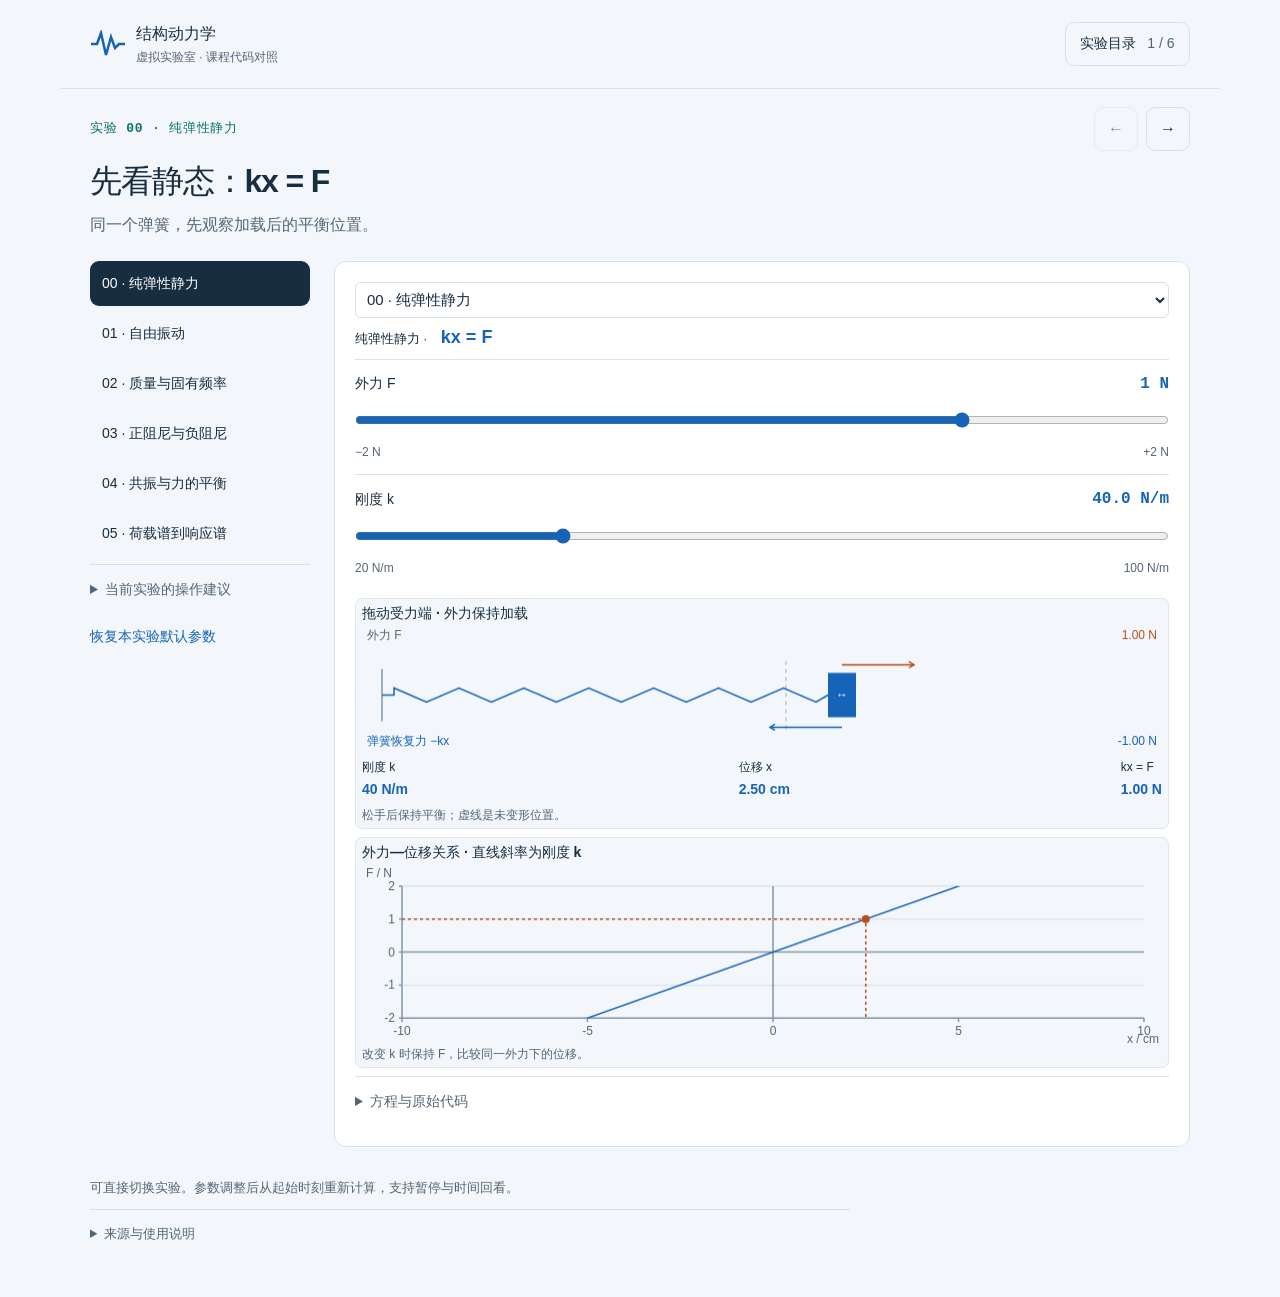
==== docs/index.html @ e1d56120 "Publish structural dynamics virtual laboratory" ====
<!doctype html>
<html lang="zh-CN"><head>
<meta charset="utf-8"><meta name="viewport" content="width=device-width,initial-scale=1,viewport-fit=cover">
<meta name="theme-color" content="#172d40"><meta name="description" content="结构动力学虚拟实验室。调节质量、阻尼与外力频率，同步观察运动、力的平衡、幅值相位和荷载谱到响应谱。手机可用，内含原始代码对照。">
<title>结构动力学 · 虚拟实验室</title>
<link rel="icon" href="data:image/svg+xml,%3Csvg xmlns='http://www.w3.org/2000/svg' viewBox='0 0 40 40'%3E%3Crect width='40' height='40' rx='8' fill='%231664b7'/%3E%3Cpath d='M4 20h7l4-12 7 24 5-12h9' fill='none' stroke='white' stroke-width='3'/%3E%3C/svg%3E">
<style>:root{--paper:#f3f6fa;--ink:#172d40;--muted:#536575;--blue:#1664b7;--teal:#0b746c;--orange:#b84f19;--line:#d8e1eb;--white:#fff;font-family:"Segoe UI","Microsoft YaHei","PingFang SC",sans-serif;color:var(--ink);background:var(--paper);font-size:16px;line-height:1.65;font-synthesis:none}
*{box-sizing:border-box}body{margin:0}button,input,select,textarea{font:inherit}button,a,input,summary,select{touch-action:manipulation}button,summary{cursor:pointer}button{min-height:44px;border:1px solid var(--line);border-radius:9px;padding:.55rem .9rem;background:white;color:var(--ink)}button:hover:not(:disabled){border-color:var(--blue);background:#edf4fb}button:disabled{opacity:.5;cursor:default}button:focus-visible,input:focus-visible,select:focus-visible,summary:focus-visible,a:focus-visible,textarea:focus-visible{outline:3px solid #df8d25;outline-offset:3px}a{color:var(--blue)}[hidden]{display:none!important}.masthead{max-width:1160px;margin:auto;display:flex;justify-content:space-between;align-items:center;padding:22px 30px;border-bottom:1px solid var(--line);gap:12px}.brand{display:flex;gap:10px;align-items:center;color:var(--ink);font-weight:700;text-decoration:none;line-height:1.35}.brand svg{color:var(--blue);flex-shrink:0}.brand small{display:block;font-size:.75rem;font-weight:400;color:var(--muted);margin-top:4px}.plain{background:transparent}.masthead .plain{font-size:.875rem;white-space:nowrap}#count{color:var(--muted);margin-left:7px;font-variant-numeric:tabular-nums}.course-menu{max-width:1100px;margin:12px auto 0;padding:16px;display:grid;grid-template-columns:repeat(4,1fr);gap:8px;background:var(--white);border:1px solid var(--line);border-radius:12px}.course-menu button{text-align:left;font-size:.875rem}.course-menu button[aria-current=true]{background:var(--ink);color:white}.course-menu small{display:block;color:inherit;opacity:.8}main{max-width:1100px;margin:0 auto;padding:18px 0 40px}.chapter-head{display:flex;justify-content:space-between;align-items:center}.eyebrow{font-family:Consolas,"Microsoft YaHei",monospace;font-size:.8125rem;letter-spacing:.06em;color:var(--teal);font-weight:700}.chapter-nav{display:flex;gap:8px}.chapter-nav button{width:44px;padding:0}h1{font-family:"Segoe UI","Microsoft YaHei",sans-serif;font-size:2rem;line-height:1.35;letter-spacing:-.035em;margin:9px 0 9px;font-weight:750}p{margin:.65rem 0}.scene{color:var(--muted);max-width:780px;margin:0 0 22px;font-size:1rem}.layout{display:grid;grid-template-columns:340px minmax(0,1fr);gap:26px;align-items:start}.inquiry{padding:20px;background:var(--white);border:1px solid var(--line);border-radius:12px;position:sticky;top:18px}.steps{display:flex;gap:9px;align-items:center;font-size:.8125rem;margin-bottom:24px;color:var(--muted)}.steps i{height:1px;flex:1;background:var(--line)}.steps .active{font-weight:700;color:var(--blue)}h2{font-size:1.0625rem;line-height:1.6;margin:0 0 14px}h3{font-size:1rem;margin:20px 0 8px}.choices{display:grid;gap:9px}.choices button{text-align:left;display:flex;gap:12px;align-items:baseline;width:100%;padding:11px 13px;font-size:.9375rem}.choice-letter{font-family:Consolas,monospace;color:var(--blue);font-size:.875rem;font-weight:bold}.choices button.selected{background:#eaf3fc;border-color:var(--blue)}.quiet{font-size:.8125rem;color:var(--muted)}.text-button{padding:.4rem 0;background:none;border:0;color:var(--blue);font-size:.875rem;text-align:left}.text-button:hover:not(:disabled){background:none;text-decoration:underline}.primary{background:var(--blue);border-color:var(--blue);color:white;font-weight:600}.primary:hover:not(:disabled){background:#105699;color:white}.wide{width:100%;margin-top:12px}.prediction-record{font-size:.875rem;color:var(--muted);border-left:3px solid var(--line);padding-left:10px;margin:0 0 18px}.hint-row{display:flex;align-items:center;justify-content:space-between;margin-top:15px}.hint{background:#edf6f5;border-left:3px solid var(--teal);padding:10px 12px;font-size:.9375rem}.redo{margin-top:14px}.reflection-label{font-size:.875rem}.inquiry textarea{width:100%;resize:vertical;border:1px solid var(--line);border-radius:7px;padding:10px;margin-top:7px;color:var(--ink);background:var(--paper);font-size:1rem}.explain-copy{border-top:1px solid var(--line);margin-top:20px;padding-top:12px;font-size:.9375rem}.evidence{color:var(--teal);font-weight:600}.lab{background:white;border:1px solid var(--line);border-radius:12px;overflow:hidden;padding:20px}.lab-heading{display:flex;justify-content:space-between;align-items:center;gap:8px}.lab-heading h2{font-size:.875rem;margin:0}.tag{font-size:.75rem;background:#eaf0f6;border-radius:5px;padding:3px 8px;color:var(--muted)}.visual-stage{margin:14px -4px 0;background:linear-gradient(#e9eff680 1px,transparent 1px),linear-gradient(90deg,#e9eff680 1px,transparent 1px);background-size:22px 22px;border-radius:6px}.visual-stage svg{width:100%;display:block;max-height:195px}.visual-caption,.chart-note{font-size:.8125rem;color:var(--muted);margin:6px 0 12px}.visual-caption{min-height:1.4em}.visual-stage text,#chart text{font-family:"Segoe UI","Microsoft YaHei",sans-serif;fill:var(--muted);font-size:19px}.visual-stage .strong{fill:var(--ink);font-weight:600}fieldset{margin:0;padding:0;border:0;min-width:0}.control{padding:11px 0;border-top:1px solid var(--line)}.control label{display:flex;align-items:center;justify-content:space-between;gap:12px;font-size:.875rem}.control output{font-family:Consolas,monospace;font-weight:700;color:var(--blue);font-size:1rem}.range-ends{display:flex;justify-content:space-between;color:var(--muted);font-size:.75rem}.control input[type=range]{width:100%;margin:8px 0 0;height:30px;accent-color:var(--blue)}.segments{display:flex;gap:6px;flex-wrap:wrap;margin-top:8px}.segments button{font-size:.875rem;flex:1;padding:7px 9px}.segments button[aria-pressed=true]{background:#eaf3fc;color:var(--blue);border-color:var(--blue)}.control small{display:block;color:var(--muted);font-size:.8125rem;margin-top:6px}.transport{display:flex;align-items:center;gap:8px;margin:10px 0 10px}.transport button{font-size:.875rem}.speed-label{display:flex;align-items:center;gap:6px;color:var(--muted);font-size:.8125rem;margin-left:auto}.speed-label select{border:1px solid var(--line);background:white;color:var(--ink);border-radius:6px;padding:9px 4px;min-height:44px;font-size:.8125rem}.transport output{font-family:Consolas,monospace;font-size:.8125rem;min-width:62px;text-align:right}.scrub-label{display:flex;justify-content:space-between;font-size:.75rem;color:var(--muted)}.scrub{width:100%;height:30px;accent-color:var(--teal);margin:1px 0 7px}.chart-wrap{border-top:1px solid var(--line);padding-top:10px}#chart{width:100%;display:block;overflow:visible}.legend{display:flex;gap:14px;flex-wrap:wrap;font-size:.8125rem;min-height:25px}.legend span{display:flex;gap:6px;align-items:center}.swatch{height:0;width:20px;border-top:3px solid var(--blue);display:inline-block}.swatch.orange{border-color:var(--orange)}.swatch.gray{border-color:#8293a3;border-top-style:dashed}.readouts{display:flex;gap:15px;justify-content:space-between;padding:10px 0;border-top:1px solid var(--line);font-size:.8125rem}.readouts b{display:block;color:var(--ink);font-family:Consolas,"Microsoft YaHei",sans-serif;font-size:1rem}.readouts span{color:var(--muted)}details{border-top:1px solid var(--line);font-size:.875rem;margin-top:8px}summary{padding:13px 0;color:var(--muted);min-height:44px}details p{margin:8px 0 13px}.formula{background:var(--paper);padding:10px;border-radius:6px;overflow-wrap:anywhere;font-family:Consolas,"Microsoft YaHei",monospace}footer{margin-top:30px;color:var(--muted);font-size:.8125rem}footer details{max-width:760px}footer summary{font-size:.8125rem}.source-list{padding-left:20px;overflow-wrap:anywhere}.sr-only{position:absolute;width:1px;height:1px;padding:0;overflow:hidden;clip:rect(0,0,0,0);white-space:nowrap;border:0}.warning{color:var(--orange);font-size:.8125rem}.mini-chart{width:100%;height:auto}.source-table{width:100%;border-collapse:collapse;font-size:.8125rem}.source-table td{border-bottom:1px solid var(--line);padding:7px;text-align:left}#transfer-feedback{font-size:.875rem;color:var(--teal)}
.mobile-task{display:none}.visual-stage text,#chart text{font-size:23px}
.layout{grid-template-columns:220px minmax(0,1fr);gap:24px}.workbench-sidebar{position:sticky;top:18px;min-width:0}.workbench-sidebar nav{display:grid;gap:5px}.workbench-sidebar nav button{text-align:left;border:0;background:transparent;font-size:.875rem;padding:11px 12px}.workbench-sidebar nav button[aria-current=true]{background:var(--ink);color:white}.workbench-sidebar p{font-size:.875rem;color:var(--muted)}#source-select{display:block;max-width:100%;width:100%;border:1px solid var(--line);border-radius:6px;padding:10px;margin:7px 0;background:white;color:var(--ink)}#source-code{font-family:Consolas,monospace;font-size:.8125rem;line-height:1.6;white-space:pre;overflow:auto;max-height:420px;padding:14px;background:#edf2f7;border-radius:8px;tab-size:4}.code-label{font-size:.8125rem}
@media(max-width:780px){.workbench-sidebar{position:static;width:100%;margin-bottom:-8px}.workbench-sidebar nav{display:none}.workbench-sidebar details{display:inline-block;width:100%;margin-top:0;border-top:0}.workbench-sidebar summary{padding:4px 0;font-size:.8125rem;min-height:32px}.workbench-sidebar #restore{display:none}.lab{min-width:0}}
#deep-lab{border-top:1px solid var(--line);padding-top:12px;margin-top:10px}.deep-tabs{display:flex;gap:5px;flex-wrap:wrap}.deep-tabs button{flex:1;padding:8px;font-size:.8125rem;white-space:normal}.deep-tabs button[aria-selected=true]{background:var(--ink);color:white;border-color:var(--ink)}.system-identity{display:flex;align-items:center;justify-content:space-between;gap:8px;font-size:.8125rem;margin-top:14px;flex-wrap:wrap}.system-identity b{display:block;color:var(--blue);font-size:1rem}.system-identity button{font-size:.8125rem}.state-contract{margin-top:8px}.live-equation{background:#f1f5f9;border-radius:9px;padding:13px;margin:12px 0}.equation-title{text-align:center;font-family:Consolas,"Microsoft YaHei",monospace;font-size:1.15rem;letter-spacing:.02em;font-weight:700}.equation-values{display:grid;grid-template-columns:repeat(4,1fr);gap:7px;margin-top:12px;font-size:.75rem}.equation-values b{display:block;font-family:Consolas,monospace;font-size:.9375rem}.force-sum{font-size:.8125rem;border-top:1px solid var(--line);padding-top:10px;margin-bottom:0}.micro-question{font-size:.875rem;color:var(--teal);line-height:1.7;margin:12px 0}.deep-chart,.spectrum-chart{width:100%;display:block;overflow:visible}.phase-stats{display:flex;gap:12px;justify-content:space-between;font-size:.8125rem;margin:12px 0}.phase-stats b{display:block;color:var(--blue);font-family:Consolas,monospace;font-size:1rem}.spectrum-step{border-bottom:1px solid var(--line);padding:6px 0}.spectrum-step h3{display:flex;align-items:center;gap:9px;margin:9px 0;font-size:.9375rem}.spectrum-step h3 b{font-family:Consolas,monospace;color:var(--blue)}.spectrum-step small{margin-left:auto;font-size:.75rem;color:var(--muted);font-weight:400}.spectral-phase{display:grid;grid-template-columns:repeat(3,1fr);text-align:center;font-size:.75rem;margin-bottom:10px}.spectral-phase em{display:block;font-style:normal;color:var(--teal)}.spectral-equations{font-size:.8125rem;overflow-wrap:anywhere}.transfer-pills{display:flex;flex-wrap:wrap;gap:8px;margin-top:12px}.transfer-pills span{background:#eef4f9;padding:8px;border-radius:6px;flex:1;min-width:130px;font-size:.8125rem}.transfer-pills small{display:block;color:var(--muted)}.extra-controls summary{font-size:.875rem}.extra-controls[open]{padding-bottom:10px}
@media(max-width:500px){.equation-values{grid-template-columns:repeat(2,1fr);row-gap:10px}.system-identity button{width:100%;padding:0;min-height:36px}.phase-stats{gap:7px}.phase-stats span{font-size:.75rem}.phase-stats b{font-size:.875rem}.deep-tabs button{font-size:.8125rem;padding:7px 5px}.equation-title{font-size:1.05rem}.spectrum-step h3{font-size:.875rem}}
@media(max-width:1160px){main{padding:18px 26px 40px}.course-menu{margin-left:26px;margin-right:26px}.layout{grid-template-columns:310px minmax(0,1fr);gap:20px}}
@media(max-width:780px){.mobile-task{display:block;font-size:.875rem;color:var(--muted);padding-top:6px;margin-bottom:0}}
@media(max-width:780px){.masthead{padding:15px 18px}.brand{font-size:.9375rem}.brand svg{width:29px}.brand small{font-size:.6875rem}.masthead .plain{padding:6px 9px;font-size:.8125rem}#count{margin-left:4px}main{padding:14px 18px 28px}.course-menu{margin:10px 18px;grid-template-columns:repeat(2,1fr);padding:10px}.chapter-head{min-height:32px}.chapter-nav button{min-height:38px;width:38px}h1{font-size:1.625rem;line-height:1.45;margin-top:10px}.scene{font-size:.9375rem;margin-bottom:16px}.layout{display:flex;flex-direction:column;gap:16px}.inquiry{position:static;padding:16px;width:100%}.steps{margin-bottom:14px;max-width:330px}.inquiry h2{font-size:1rem;margin-bottom:10px}.choices{gap:7px}.choices button{padding:9px 12px}.inquiry .quiet{margin:9px 0 1px}.lab{width:100%;padding:16px}.lab-heading{margin-bottom:0}.visual-stage{margin-top:9px}.visual-caption{margin-bottom:8px}.transport{gap:6px}.transport button{padding:8px 10px}.speed-label{font-size:0}.speed-label select{font-size:.8125rem}.transport output{min-width:54px}.readouts{gap:9px}.readouts b{font-size:.9375rem}footer{margin-top:24px}}
@media(max-width:380px){main{padding-left:12px;padding-right:12px}.masthead{padding-left:12px;padding-right:12px}.brand small{font-size:.65rem}.brand svg{display:none}.lab{padding:12px}.transport{flex-wrap:wrap}.transport output{margin-left:auto}.readouts{font-size:.75rem}.readouts b{font-size:.875rem}.segments button{font-size:.8125rem}}
@media(prefers-reduced-motion:reduce){*{scroll-behavior:auto!important}}
.lab{overflow:visible;min-width:0}.playback-bar{position:sticky;top:0;z-index:3;background:rgba(255,255,255,.97);padding:3px 0 0;border-bottom:1px solid var(--line)}
#view-navigation{margin-top:14px}.view-select-label,#view-select{display:none}.view-purpose{font-size:.8125rem;color:var(--teal);margin:0}.diagnostic-grid{display:grid;grid-template-columns:repeat(2,minmax(0,1fr));gap:16px}.diagnostic-card{min-width:0;border-top:2px solid #e1e8f0;padding-top:8px;margin-top:4px}.diagnostic-wide{grid-column:1/-1}.diagnostic-card h3{font-size:1rem;margin:5px 0}.diagnostic-purpose{font-size:.875rem;margin:3px 0 10px;color:var(--ink)}.diagnostic-note{font-size:.8125rem;color:var(--muted);margin:7px 0 10px;line-height:1.7}.diagnostic-chart{display:block;width:100%;height:auto;background:#f7f9fc;border-radius:7px}.diagnostic-chart text{font-family:"Segoe UI","Microsoft YaHei",sans-serif;font-size:24px;fill:var(--muted)}.diagnostic-summary{display:grid;grid-template-columns:repeat(4,minmax(0,1fr));gap:9px;background:#edf4fa;padding:13px;border-radius:9px;margin:12px 0 8px;font-size:.8125rem}.diagnostic-summary b{display:block;font-family:Consolas,"Microsoft YaHei",monospace;color:var(--blue);font-size:1.15rem}.diagnostic-link{font-size:.875rem;color:var(--muted);margin:8px 0 16px}.diagnostic-options{display:flex;gap:8px;align-items:center;flex-wrap:wrap;padding:12px 0;font-size:.8125rem}.diagnostic-options button{font-size:.8125rem}.diagnostic-options button[aria-pressed=true]{background:#edf4fa;border-color:var(--blue);color:var(--blue)}
@media(min-width:781px) and (max-width:1160px){.layout{grid-template-columns:200px minmax(0,1fr)}.diagnostic-grid{grid-template-columns:minmax(0,1fr)}}
@media(max-width:780px){#view-navigation .deep-tabs{display:none}.view-select-label{display:block;color:var(--muted);font-size:.8125rem;margin-bottom:4px}#view-select{display:block;width:100%;max-width:100%;min-height:44px;border:1px solid var(--line);border-radius:8px;background:#edf4fa;color:var(--ink);padding:9px;font-size:1rem}.diagnostic-grid{grid-template-columns:minmax(0,1fr);gap:12px}.diagnostic-summary{grid-template-columns:repeat(2,minmax(0,1fr))}.diagnostic-summary b{font-size:1.1rem}.diagnostic-options>span{flex-basis:100%}.diagnostic-chart text{font-size:26px}.playback-bar{padding-top:4px}.diagnostic-purpose{font-size:.875rem}.diagnostic-card h3{font-size:.9375rem}}
@media print{.masthead,.transport,#controls,.scrub-label,.scrub,.chapter-nav,#course-menu{display:none}.layout{display:block}.inquiry{position:static}body{background:white}.lab{break-inside:avoid}details{display:block}}
/* A compact, linked workbench keeps manipulation and evidence together. */
.quick-cases{display:grid;grid-template-columns:repeat(3,minmax(0,1fr));gap:6px;margin:8px 0}.quick-cases button{min-width:0;padding:7px 5px;line-height:1.4;font-size:.875rem}.quick-cases button b,.quick-cases button small{display:block}.quick-cases button small{font-size:.75rem;color:var(--muted);margin-top:3px}.quick-cases button em{font-style:normal;font-weight:400;font-size:.75rem}.quick-cases button[aria-pressed=true]{border-color:var(--blue);background:#e6f1fc;color:var(--blue)}#frequency-strip{display:flex;gap:7px;justify-content:space-between;font-size:.8125rem;line-height:1.45}#frequency-strip b{display:block;font-size:1rem;color:var(--blue);font-variant-numeric:tabular-nums}#frequency-strip:empty,#experiment-tools:empty{display:none}.damping-state,.drag-instruction{margin:5px 0;font-size:.875rem;line-height:1.5;color:var(--teal)}.damping-state span{display:block;color:var(--muted);font-size:.75rem}.damping-state.growing{color:#a34b18}#apparatus [data-drag-cart]{cursor:grab;touch-action:none}#apparatus [data-drag-cart]:active{cursor:grabbing}#apparatus [data-drag-cart]:focus{stroke:#b84f19;stroke-width:4px}#focus-lab{margin-left:auto;white-space:nowrap;min-height:36px;font-size:.875rem}#compact-views{height:350px;display:grid;grid-template-rows:1fr 1.45fr;gap:8px;margin-top:8px}.compact-pair{min-height:0;display:grid;grid-template-columns:repeat(2,minmax(0,1fr));gap:9px}.compact-panel{background:#f3f7fb;border:1px solid #dce6ef;border-radius:7px;min-width:0;min-height:0;padding:5px 6px;display:flex;flex-direction:column;overflow:hidden}.compact-panel h3{font-size:.875rem;line-height:1.4;margin:0 0 2px;flex:none}.compact-panel canvas{display:block;width:100%;height:100%;min-height:0;flex:1}.compact-panel small{font-size:.75rem;color:var(--muted);line-height:1.35;flex:none}.state-numbers>div{display:grid;align-content:center;gap:7px;flex:1;font-size:.875rem}.state-numbers span{display:flex;justify-content:space-between;gap:4px}.state-numbers b{font-variant-numeric:tabular-nums;color:var(--blue);font-size:.9375rem}.loop-label{display:flex;align-items:center;gap:3px;font-size:.8125rem;white-space:nowrap;min-height:40px}.loop-label input{accent-color:var(--blue);width:16px;height:16px}#full-views>summary{font-size:.875rem;color:var(--blue)}.phase-control{margin:0}.phase-control summary{padding:6px 0;min-height:32px}.phase-control+.extra-controls{margin:0}.extra-controls>summary{padding:6px 0;min-height:32px}.playback-bar{position:static}.visual-stage svg{max-height:130px}.visual-caption{margin:3px 0;font-size:.8125rem}.lab-focus{overflow:hidden}.lab-focus .lab{position:fixed;inset:0;z-index:100;background:white;border:0;border-radius:0;width:100%;height:100dvh;max-width:900px;margin:auto;padding:10px max(10px,env(safe-area-inset-left));padding-bottom:max(8px,env(safe-area-inset-bottom));display:flex;flex-direction:column;overflow:auto}.lab-focus .lab-heading,.lab-focus #experiment-tools,.lab-focus #frequency-strip,.lab-focus #controls,.lab-focus .visual-stage,.lab-focus .playback-bar{flex:none}.lab-focus #compact-views{flex:1;min-height:180px;height:auto}.lab-focus #full-views,.lab-focus #advanced,.lab-focus #original-code,.lab-focus .visual-caption,.lab-focus .lab-heading .tag{display:none}.lab-focus .visual-stage{margin-top:4px}.lab-focus .visual-stage svg{height:80px}.lab-focus .control{padding:5px 0}.lab-focus .range-ends{display:none}.lab-focus .control input[type=range]{height:24px;margin:0}.lab-focus .transport{margin:5px 0}.lab-focus .scrub{height:24px;margin:0}.lab-focus #lab-title{font-size:.875rem}.lab-focus .quick-cases{margin:4px 0}.lab-focus .extra-controls summary{font-size:.8125rem}.lab-focus #parameter-controls:has(.phase-control){display:grid;grid-template-columns:1fr 1fr;column-gap:12px}.lab-focus #parameter-controls:has(.phase-control)>.control{grid-column:1/-1}.lab-focus #parameter-controls:has(.phase-control)>details[open]{grid-column:1/-1}
@media(max-width:780px){.masthead{padding:9px 12px}.brand small,.brand svg{display:none}main{padding:10px 10px 24px}h1{font-size:1.15rem;margin:5px 0 8px}.scene{display:none}.chapter-head{min-height:28px}.chapter-nav button{min-height:32px;width:32px}.workbench-sidebar{display:none}.lab{padding:10px}.lab-heading .tag{display:none}#compact-views{height:300px}.visual-stage svg{height:86px}.visual-caption{font-size:.75rem}.control{padding:5px 0}.control input[type=range]{margin:1px 0;height:26px}.range-ends{font-size:.75rem}.transport{gap:5px}.transport button{padding:7px 8px}.transport output{min-width:48px}.quick-cases button b{font-size:.875rem}#frequency-strip{font-size:.75rem}#frequency-strip b{font-size:.9375rem}.diagnostic-purpose{font-size:.875rem}}
@media(max-height:700px){.lab-focus .visual-stage svg{height:56px}.lab-focus #compact-views{min-height:160px}.lab-focus .quick-cases button{padding:4px}.lab-focus .quick-cases button small{display:none}.lab-focus .damping-state span{display:none}.lab-focus .transport{margin:3px 0}.lab-focus .scrub-label{font-size:.75rem}}

.lab-focus .control input[type=range],.lab-focus .scrub{display:block}.lab-focus #parameter-controls>.control label{line-height:1.3}.lab-focus .playback-bar{padding-top:0}

#focus-settings{display:none;min-height:36px;font-size:.875rem;white-space:nowrap}.lab-focus #focus-settings{display:block}.lab-focus #focus-lab{margin-left:3px}.lab-focus #focus-settings{margin-left:auto}.lab-focus.show-settings #controls{position:absolute;inset:52px 10px 10px;background:white;z-index:5;overflow:auto;border:1px solid var(--line);padding:12px;border-radius:8px}.lab-focus.show-settings #parameter-controls{display:block}.lab-focus.show-settings #parameter-controls>details{display:block}.lab-focus.show-settings #parameter-controls>.control label{display:flex}
@media(max-height:700px){.lab-focus:not(.show-settings) #parameter-controls>details{display:none}.lab-focus[data-experiment="3"]:not(.show-settings) #parameter-controls>.control label{display:none}.lab-focus #compact-views{grid-template-rows:1.1fr 1fr}.lab-focus .compact-pair .compact-panel>small{display:none}}

#lab-lesson{display:block;min-height:36px;max-width:100%;flex:1;border:1px solid var(--line);border-radius:6px;background:white;color:var(--ink);font-size:.9375rem;padding:4px 7px}.lab-heading #lab-title,.lab-heading #lab-state,#focus-lab,#focus-settings{display:none!important}.case-select-label{display:flex;align-items:center;gap:12px;font-size:.875rem;margin:5px 0}.case-select-label select{flex:1;min-width:0;height:38px;border:1px solid var(--line);border-radius:6px;background:#edf4fa;color:var(--blue);font-size:.9375rem;padding:3px 8px}.transport #reset,.transport .loop-label,.transport .speed-label{display:none}.transport #play{width:100%;font-size:1rem}.lab-focus:not(.show-settings) #parameter-controls>details{display:block!important}.lab-focus #parameter-controls:has(.phase-control){display:block}.phase-control{display:none!important}.lab-focus #compact-views{min-height:200px}.lab-focus #parameter-controls>.extra-controls>summary{font-size:.8125rem;padding:3px 0;min-height:28px}#full-views>summary{font-size:.8125rem}#frequency-strip{margin-bottom:3px}

/* The classroom cockpit: one transport button and three linked observations. */
[hidden]{display:none!important}#model-canvas{width:100%;height:160px;display:block}.lab-focus #model-canvas{height:125px}.model-select{margin:3px 0}.scan-instruction{font-size:.8125rem;margin:5px 0;color:var(--teal)}
.lab-focus #parameter-controls>.phase-control{display:none!important}
body[data-experiment="3"] .visual-stage,body[data-experiment="3"] .visual-caption,body[data-experiment="5"] .visual-stage,body[data-experiment="5"] .visual-caption{display:none}
body[data-experiment="5"] #compact-views{grid-template-rows:1.55fr .85fr 1.05fr;height:460px}
.lab-focus[data-experiment="5"] #compact-views{height:auto;min-height:270px}
.lab-focus #advanced,.lab-focus #original-code{display:block;flex:none;margin-top:2px}.lab-focus #advanced>summary,.lab-focus #original-code>summary{min-height:26px;padding:3px 0;font-size:.75rem}
.lab-focus #advanced[open],.lab-focus #original-code[open]{flex:0 0 auto}
.lab-focus #parameter-controls>.control label{display:flex!important}
@media(max-height:700px){.lab-focus #model-canvas{height:88px}.lab-focus #compact-views{min-height:180px}.lab-focus[data-experiment="5"] #compact-views{min-height:225px}.lab-focus .compact-panel h3{font-size:.8125rem}.lab-focus .compact-panel small{font-size:.6875rem}.lab-focus .control{padding:3px 0}.lab-focus .case-select-label{margin:3px 0}.lab-focus .case-select-label select{height:34px}.lab-focus #frequency-strip b{font-size:.875rem}.lab-focus .compact-pair .compact-panel>small{display:block}}

.lab-focus:not(.show-settings) #parameter-controls>details.phase-control{display:none!important}
.lab-focus #advanced{margin-bottom:8px}.lab-focus[data-experiment="3"] #compact-views{grid-template-rows:.85fr 1.25fr}
.lab-focus[data-experiment="5"] #compact-views{grid-template-rows:1.25fr 1fr 1.05fr}
@media(max-height:600px){.lab-focus{font-size:14px}.lab-focus .lab{padding-top:6px;padding-bottom:4px}.lab-focus #frequency-strip{font-size:11px}.lab-focus #frequency-strip b{font-size:12px}.lab-focus #lab-lesson{min-height:32px}.lab-focus .case-select-label select{height:30px}.lab-focus .case-select-label{font-size:12px;line-height:1.3}.lab-focus #frequency-strip .damping-state,.lab-focus .drag-instruction{font-size:12px;margin:2px 0}.lab-focus .control label{font-size:12px}.lab-focus .control output{font-size:13px}.lab-focus #parameter-controls>.extra-controls>summary{min-height:24px;font-size:12px}.lab-focus .compact-panel h3{font-size:12px}.lab-focus #compact-views{min-height:170px}.lab-focus[data-experiment="3"] #compact-views{min-height:230px}.lab-focus[data-experiment="5"] #compact-views{min-height:250px}.lab-focus .compact-panel small{font-size:10px}.lab-focus #model-canvas{height:75px}.lab-focus .compact-pair .compact-panel small{line-height:1.2}}

.lab-focus #model-canvas{height:160px}@media(max-height:700px){.lab-focus #model-canvas{height:110px}}@media(max-height:600px){.lab-focus #model-canvas{height:75px}}

.precise-value{width:92px;min-height:30px;border:1px solid #c9d6e2;border-radius:5px;text-align:right;color:var(--blue);font-weight:700;background:white;font-size:14px;padding:2px 5px}
body[data-experiment="3"] #experiment-tools,body[data-experiment="5"] #experiment-tools{display:flex;gap:10px;align-items:center}.range-choice{display:flex;align-items:center;gap:5px;font-size:12px;white-space:nowrap}.range-choice select{height:34px;max-width:90px;border:1px solid var(--line);border-radius:5px;background:white;color:var(--blue);font-size:13px}.case-select-label{min-width:0;flex:1}.case-select-label select{width:100%}
@media(max-width:400px){body[data-experiment="3"] #experiment-tools,body[data-experiment="5"] #experiment-tools{gap:5px}.range-choice{gap:2px}.range-choice select{max-width:70px}.case-select-label{gap:4px;font-size:12px}.case-select-label select{font-size:13px;padding:2px}.precise-value{min-height:26px}}

@media(max-height:600px){.lab-focus .range-choice select{height:30px}.lab-focus .precise-value{min-height:24px;height:24px}.lab-focus .control{padding:2px 0}}

/* Phone text stays subordinate to the instruments; plotted ticks stay 12 CSS px. */
html{-webkit-text-size-adjust:100%;text-size-adjust:100%}
body[data-experiment="8"] .visual-stage,body[data-experiment="8"] .visual-caption,body[data-experiment="8"] .playback-bar{display:none}
body[data-experiment="8"] #compact-views{grid-template-rows:1fr 1fr;height:470px}
.lab-focus[data-experiment="8"] #compact-views{height:auto;min-height:280px}
.static-intro{margin:6px 0;font-size:13px}.static-intro b{display:inline!important;font-size:18px!important;margin-left:10px}
#elastic-apparatus{touch-action:none;cursor:ew-resize}
#elastic-values{display:flex;justify-content:space-between;gap:8px;font-size:12px;padding:6px 0}
#elastic-values b{display:block;color:var(--blue);font-size:14px;font-weight:600}
@media(max-width:780px){
 .lab-focus{line-height:1.45}
 .lab-focus #lab-lesson{font-size:14px}
 .lab-focus .control label{font-size:13px}
 .lab-focus .control output{font-size:14px;font-weight:600}
 .lab-focus .precise-value{font-size:14px;font-weight:600}
 .lab-focus .control{padding:3px 0}
 .lab-focus .case-select-label{font-size:12px;gap:4px;margin:3px 0}
 .lab-focus .case-select-label select{font-size:13px}
 .lab-focus #frequency-strip b{font-size:14px;font-weight:600}
 .lab-focus .compact-panel h3{font-size:13px;font-weight:600;line-height:1.3}
 .lab-focus .compact-panel small{font-size:11px;line-height:1.3}
 .lab-focus .state-numbers>div{font-size:13px}
 .lab-focus .state-numbers b{font-size:14px;font-weight:600}
 .lab-focus .transport #play{font-size:14px;min-height:44px}
 .lab-focus .transport{margin:3px 0}
 .lab-focus .compact-panel{padding:4px 5px}
}
@media(max-width:780px) and (max-height:600px){
 .lab-focus .control label{font-size:12px}
 .lab-focus .control output{font-size:13px}
 .lab-focus #frequency-strip b{font-size:12px}
 .lab-focus .compact-panel h3{font-size:12px}
 .lab-focus .control{padding:2px 0}
}
@media(max-width:780px) and (max-height:700px){
 .lab-focus[data-experiment="3"] #parameter-controls,.lab-focus[data-experiment="5"] #parameter-controls{display:grid;grid-template-columns:minmax(0,1fr) minmax(0,1fr);gap:0 10px}
 .lab-focus[data-experiment="3"] #parameter-controls>.control,.lab-focus[data-experiment="5"] #parameter-controls>.control{grid-column:auto}
 .lab-focus[data-experiment="3"] #parameter-controls>details,.lab-focus[data-experiment="5"] #parameter-controls>details{grid-column:1/-1}
 .lab-focus[data-experiment="3"] .precise-value,.lab-focus[data-experiment="5"] .precise-value{width:67px}
 .lab-focus #parameter-controls>.control label{gap:3px}
 .lab-focus[data-experiment="2"] #experiment-tools{display:flex;gap:8px}
 .lab-focus[data-experiment="2"] #experiment-tools .case-select-label{gap:3px;flex:1}
 .lab-focus[data-experiment="2"] #experiment-tools select{font-size:12px}
 .lab-focus[data-experiment="3"] #compact-views{grid-template-rows:1fr 1.2fr}
 .lab-focus[data-experiment="5"] #compact-views{grid-template-rows:1.2fr 1fr 1fr}
}
@media(max-width:780px) and (max-height:600px){
 .lab-focus #compact-views{gap:6px}
 .lab-focus[data-experiment="2"] #compact-views{grid-template-rows:.85fr 1.15fr}
 .lab-focus[data-experiment="2"] #frequency-strip{display:none}
 .lab-focus[data-experiment="3"] #compact-views{grid-template-rows:.85fr 1.35fr}
 .lab-focus[data-experiment="5"] #parameter-controls>.extra-controls{margin-top:0}
 .lab-focus[data-experiment="5"] #parameter-controls>.extra-controls>summary{padding:0;min-height:20px}
 .lab-focus[data-experiment="5"] .compact-panel{padding-top:2px;padding-bottom:2px}
 .lab-focus[data-experiment="5"] .compact-panel h3{line-height:1.2;margin-bottom:0}
 .lab-focus[data-experiment="5"] #compact-views{grid-template-rows:1.12fr 1fr 1fr}
 .lab-focus .state-numbers>div{gap:2px;font-size:12px}
 .lab-focus .state-numbers b{font-size:13px}
 .lab-focus[data-experiment="8"] #compact-views{grid-template-rows:1.2fr .8fr}
 .lab-focus .compact-pair .compact-panel small{font-size:11px}
}
</style></head><body>
<header class="masthead"><a class="brand" href="#8" aria-label="返回纯弹性静力"><svg width="36" height="28" viewBox="0 0 36 28" aria-hidden="true"><path d="M1 14H7L11 3L16 25L21 7L25 18L29 14H35" fill="none" stroke="currentColor" stroke-width="2.5"/></svg><span>结构动力学<small>虚拟实验室 · 课程代码对照</small></span></a><button id="open-menu" class="plain" aria-expanded="false" aria-controls="course-menu">实验目录 <span id="count">1 / 8</span></button></header>
<nav id="course-menu" class="course-menu" aria-label="实验目录" hidden></nav>
<main id="main"><div class="chapter-head"><span id="chapter-label" class="eyebrow"></span><div class="chapter-nav"><button id="prev" class="plain" aria-label="上一个实验">←</button><button id="next-top" class="plain" aria-label="下一个实验">→</button></div></div>
<h1 id="title"></h1><p id="scene" class="scene"></p>
<div class="layout"><aside class="workbench-sidebar"><nav id="side-menu" aria-label="切换实验"></nav><details><summary>当前实验的操作建议</summary><p id="operation-guide"></p></details><button id="restore" class="text-button">恢复本实验默认参数</button></aside>
<section class="lab" aria-label="交互实验"><div class="lab-heading"><h2 id="lab-title">结构动力学</h2><select id="lab-lesson" aria-label="选择实验"></select><span id="lab-state" class="tag">可调整 · 可暂停</span><button id="focus-settings" class="text-button" hidden>参数</button><button id="focus-lab" class="text-button" aria-pressed="false">聚焦联动</button></div>
<div id="experiment-tools"></div><div id="frequency-strip"></div>
<fieldset id="controls"><legend class="sr-only">实验参数</legend><div id="parameter-controls"></div></fieldset>
<div class="visual-stage"><canvas id="model-canvas" hidden role="img" aria-label="三维结构振动示意"></canvas><svg id="apparatus" viewBox="0 0 640 200" role="img" aria-label="结构运动示意图"></svg></div><p id="visual-caption" class="visual-caption"></p>
<div id="compact-views"></div>
<div class="playback-bar"><div class="transport"><button id="play" class="primary">释放，观察</button><button id="reset" class="plain">重来</button><label class="loop-label"><input id="loop" type="checkbox" checked title="每轮从同一初始状态重新播放">循环</label><label class="speed-label">速度<select id="speed" aria-label="播放速度"><option value="1">正常</option><option value="0.25">慢放 ¼</option></select></label></div>
<label class="scrub-label" for="scrub"><span id="scrub-title">同步时间</span><span><output id="time">0.00 s</output> · <span id="duration-label"></span></span></label><input id="scrub" class="scrub" type="range" min="0" max="8" step="0.01" value="0" aria-label="观察时间"></div>
<details id="full-views"><summary>展开完整图表与分析</summary><div id="view-navigation"></div>
<div class="chart-wrap"><div id="legend" class="legend"></div><svg id="chart" viewBox="0 0 640 240" role="img" aria-label="运动记录图"></svg><p id="chart-note" class="chart-note"></p></div>
<div id="readouts" class="readouts" aria-live="off"></div>
</details>
<details id="original-code"><summary>方程与原始代码</summary><details id="advanced"><summary>动力方程、参数与模型</summary><div id="model"></div></details><p id="code-context" class="quiet"></p><label class="code-label" for="source-select">源文件</label><select id="source-select"></select><button id="download-source" class="text-button">下载当前原代码</button><pre id="source-code" tabindex="0"></pre><p class="quiet">原文件逐字保留。MATLAB 脚本含多个演示段，建议按节运行；原默认值与网页教学模型可能不同。</p></details>
</section></div>
<footer><p>可直接切换实验。参数调整后从起始时刻重新计算，支持暂停与时间回看。</p><details><summary>来源与使用说明</summary><div id="source-info"></div></details></footer></main>
<noscript><p>请在浏览器中启用 JavaScript，才能操作这些实验。</p></noscript>
<script>/* Linear teaching models. SI internally for SDOF; two-mass and beam modes use stated normalized coordinates. */
const Physics = (() => {
  const tau = 2 * Math.PI;
  function free(t, { m=1, k=tau*tau, z=0, x0=1, v0=0 }={}) {
    const w=Math.sqrt(k/m), a=z*w;
    let x,v;
    if(Math.abs(z-1)<1e-8){const b=v0+w*x0,e=Math.exp(-w*t);x=(x0+b*t)*e;v=(b-w*(x0+b*t))*e;}
    else if(z<1){const d=w*Math.sqrt(1-z*z),b=(v0+a*x0)/d,e=Math.exp(-a*t),c=Math.cos(d*t),s=Math.sin(d*t);x=e*(x0*c+b*s);v=e*(-a*(x0*c+b*s)+d*(-x0*s+b*c));}
    else {const s=Math.sqrt(z*z-1),r1=-w*(z-s),r2=-w*(z+s),A=(v0-r2*x0)/(r1-r2),B=x0-A;x=A*Math.exp(r1*t)+B*Math.exp(r2*t);v=r1*A*Math.exp(r1*t)+r2*B*Math.exp(r2*t);}
    return {x,v,a:-2*z*w*v-w*w*x};
  }
  function harmonic(t,{r=1,z=.06,m=1,k=tau*tau,F0=1,rest=true}={}){
    if(z===0&&r===1){if(!rest)throw new RangeError('Undamped resonance has no finite steady state.');const w=Math.sqrt(k/m),A=F0/(2*k),x=A*(Math.sin(w*t)-w*t*Math.cos(w*t)),v=A*w*w*t*Math.sin(w*t),F=F0*Math.sin(w*t);return {x,v,a:(F-k*x)/m,F,D:Infinity,phase:Math.PI/2};}
    const w=Math.sqrt(k/m),om=w*r,den=Math.hypot(1-r*r,2*z*r),D=1/den,phase=Math.atan2(2*z*r,1-r*r),A=F0/k*D;
    let x=A*Math.sin(om*t-phase),v=A*om*Math.cos(om*t-phase);
    if(rest){const h=free(t,{m,k,z,x0:A*Math.sin(phase),v0:-A*om*Math.cos(phase)});x+=h.x;v+=h.v;}
    const F=F0*Math.sin(om*t);return {x,v,a:(F-2*z*Math.sqrt(k*m)*v-k*x)/m,F,D,phase};
  }
  function step(t,{z=.04,w=tau}={}){if(t<0)return {x:0,v:0};const f=free(t,{k:w*w,z});return {x:1-f.x,v:-f.v};}
  function pulse(t,{duration=.5,z=.04}={}){const a=step(t,{z}),b=step(t-duration,{z});return {x:a.x-b.x,v:a.v-b.v,F:t>=0&&t<duration?1:0};}
  function modes(t,{pattern='one',coupling=1}={}){
    const w1=tau*.65,w2=w1*Math.sqrt(1+2*coupling);
    let q1=pattern==='opposite'?0:pattern==='together'?1:.5;
    let q2=pattern==='together'?0:pattern==='opposite'?1:.5;
    q1*=Math.cos(w1*t);q2*=Math.cos(w2*t);
    return {x1:q1+q2,x2:q1-q2,q1,q2,f1:w1/tau,f2:w2/tau};
  }
  const betas=[1.875104068711961,4.694091132974175,7.854757438237612];
  function beamShape(s,n=1,type='simple'){
    if(type==='simple')return Math.sin(n*Math.PI*s);
    const b=betas[n-1],sig=(Math.cosh(b)+Math.cos(b))/(Math.sinh(b)+Math.sin(b));
    const raw=u=>Math.cosh(b*u)-Math.cos(b*u)-sig*(Math.sinh(b*u)-Math.sin(b*u));
    return raw(s)/Math.abs(raw(1));
  }
  function beamFrequency(n=1,type='simple'){return type==='simple'?n*n:(betas[n-1]/betas[0])**2;}
  function filter(t,{natural=1,z=.07,amplitudes=[1,1,1]}={}){
    const ratios=[.5,1,1.8],parts=ratios.map((f,i)=>{const amp=amplitudes[i],r=f/natural,D=1/Math.hypot(1-r*r,2*z*r),phase=Math.atan2(2*z*r,1-r*r);return {f,amp,phase,input:amp*Math.sin(tau*f*t),output:amp*D*Math.sin(tau*f*t-phase),D};});
    return {F:parts.reduce((s,p)=>s+p.input,0),x:parts.reduce((s,p)=>s+p.output,0),parts};
  }
  return {tau,free,harmonic,pulse,modes,beamShape,beamFrequency,filter};
})();
if(typeof module!=='undefined')module.exports=Physics;
</script><script>/* Pure analysis helpers: envelopes, phasors and steady-state transfer functions. */
const DynamicsDiagnostics=(()=>{
 const tau=2*Math.PI;
 function transfer(r,z){return {D:1/Math.hypot(1-r*r,2*z*r),phi:Math.atan2(2*z*r,1-r*r)};}
 function freeEnvelope(t,{m=1,k=tau*tau,z=0,x0=.01,v0=0}={}){if(z>=1)return null;const w=Math.sqrt(k/m),wd=w*Math.sqrt(1-z*z);return Math.hypot(x0,(v0+z*w*x0)/wd)*Math.exp(-z*w*t);}
 function harmonicInfo(p){const m=p.mass,k=p.stiffness,z=p.damping,fn=Math.sqrt(k/m)/tau,wn=tau*fn,omega=tau*p.frequency,r=p.frequency/fn,{D,phi}=transfer(r,z),X=D/k,c=2*z*Math.sqrt(k*m),T=1/p.frequency;return {m,k,z,fn,wn,omega,r,D,phi,X,c,T,delay:phi/omega,forcePeak:T/4,responsePeak:T/4+phi/omega};}
 function components(t,p){const q=harmonicInfo(p),steady=q.X*Math.sin(q.omega*t-q.phi),sv=q.omega*q.X*Math.cos(q.omega*t-q.phi),wd=q.wn*Math.sqrt(1-q.z*q.z),a=q.z*q.wn,A=q.X*Math.sin(q.phi),B=(-q.omega*q.X*Math.cos(q.phi)+a*A)/wd,e=Math.exp(-a*t),transient=e*(A*Math.cos(wd*t)+B*Math.sin(wd*t)),tv=e*((-a*A+wd*B)*Math.cos(wd*t)+(-a*B-wd*A)*Math.sin(wd*t)),envelope=Math.hypot(A,B)*e;
  return {...q,steady,sv,transient,tv,envelope,total:steady+transient,totalVelocity:sv+tv,lower:steady-envelope,upper:steady+envelope};}
 function phasors(p){const q=harmonicInfo(p),real=q.D*(1-q.r*q.r),imag=q.D*2*q.z*q.r;return {...q,spring:[q.D,0],inertia:[-q.r*q.r*q.D,0],damping:[0,imag],sum:[real,imag],resultMagnitude:Math.hypot(real,imag)};}
 return {transfer,freeEnvelope,harmonicInfo,components,phasors};
})();
if(typeof module!=='undefined')module.exports=DynamicsDiagnostics;
</script><script>/* Only the explicit range control changes the comparison scale. */
const InstrumentScale=(()=>{
 const levels=[10,50,600,1200];
 const limit=p=>levels.includes(Number(p.displayRange))?Number(p.displayRange):10;
 const clamp=(x,L)=>Math.max(-L,Math.min(L,x));
 function ratios(z,max=5){const peak=Math.sqrt(Math.max(0,1-2*z*z)),values=Array.from({length:1001},(_,j)=>max*j/1000);for(let j=-240;j<=240;j++){const r=peak+j*z/20;if(r>=0&&r<=max)values.push(r);}values.push(1,peak);return [...new Set(values)].sort((a,b)=>a-b);}
 const selector=p=>`<label class="range-choice">固定量程<select id="display-range" aria-label="固定量程，仅手动改变">${levels.map(v=>`<option value="${v}" ${limit(p)===v?'selected':''}>${v}</option>`).join('')}</select></label>`;
 return {levels,limit,clamp,ratios,selector};
})();
if(typeof module!=='undefined')module.exports=InstrumentScale;
</script><script>/* Source-derived linked views. Fixed time windows, separate physical meanings for each graph. */
const PhaseViews=(()=>{
 const $=s=>document.querySelector(s),Dg=DynamicsDiagnostics,B='#1664b7',O='#b84f19',G='#8293a3',T='#0b746c',V='#7951a8',I='#172d40';
 let context=null,tracked=[],orbits=[],serial=0,settings={orbit:'actual',frequencyMax:3};
 const fixed=(v,n=2)=>Number(v).toFixed(n),clean=(v,n=2)=>Math.abs(v)<1e-9?'0':fixed(v,n);
 const path=(points)=>points.map((p,i)=>(i?'L':'M')+p.map(v=>fixed(v,3)).join(',')).join(' ');
 function chart({id,title,xLabel,yLabel,xMin=0,xMax,yMin,yMax,curves=[],points=[],annotations='',height=280,track=false}){
  const w=640,left=74,right=610,top=38,bottom=height-55,x=v=>left+(v-xMin)/(xMax-xMin)*(right-left),y=v=>bottom-(v-yMin)/(yMax-yMin)*(bottom-top),clip='diag-clip-'+serial++;
  let svg=`<defs><clipPath id="${clip}"><rect x="${left}" y="${top}" width="${right-left}" height="${bottom-top}"/></clipPath></defs>`;
  for(let j=0;j<=4;j++){const v=xMin+(xMax-xMin)*j/4,xx=x(v);svg+=`<line x1="${xx}" x2="${xx}" y1="${top}" y2="${bottom}" stroke="#e2e9f0"/><text x="${xx}" y="${bottom+27}" text-anchor="middle">${clean(v,Math.abs(xMax-xMin)>8?1:2)}</text>`;}
  for(let j=0;j<=2;j++){const v=yMin+(yMax-yMin)*j/2,yy=y(v);svg+=`<line x1="${left}" x2="${right}" y1="${yy}" y2="${yy}" stroke="${j===1?'#c1cfdd':'#e2e9f0'}"/><text x="${left-9}" y="${yy+7}" text-anchor="end">${clean(v,Math.max(Math.abs(yMin),Math.abs(yMax))>=100?0:Math.max(Math.abs(yMin),Math.abs(yMax))>8?1:2)}</text>`;}
  svg+=`<text x="${left}" y="24">${yLabel}</text><text x="${right}" y="${height-5}" text-anchor="end">${xLabel}</text>`;
  svg+=`<g clip-path="url(#${clip})">${curves.map(c=>`<path d="${path(c.values.map(a=>[x(a[0]),y(a[1])]))}" fill="none" stroke="${c.color||B}" stroke-width="${c.width||3}" ${c.dash?'stroke-dasharray="8 6"':''} ${c.opacity?'opacity="'+c.opacity+'"':''}/>`).join('')}${points.map(a=>`<circle cx="${x(a.x)}" cy="${y(a.y)}" r="6" fill="${a.color||B}"/>`).join('')}</g>${annotations?annotations({x,y,top,bottom,left,right}):''}`;
  if(track){svg+=`<line id="${id}-cursor" x1="${left}" x2="${left}" y1="${top}" y2="${bottom}" stroke="${T}" stroke-width="2"/><circle id="${id}-dot" cx="${left}" cy="${y(0)}" r="6" fill="${B}"/>`;tracked.push({id,x,y,clip:[yMin,yMax],value:track});}
  return `<svg id="${id}" class="diagnostic-chart" viewBox="0 0 640 ${height}" role="img" aria-label="${title}">${svg}</svg>`;
 }
 const card=(title,why,body,note='',wide=false)=>`<section class="diagnostic-card ${wide?'diagnostic-wide':''}"><h3>${title}</h3><p class="diagnostic-purpose">${why}</p>${body}${note?`<p class="diagnostic-note">${note}</p>`:''}</section>`;
 function orbit({id,title,why,samples,xval,yval,xlim,ylim,xLabel,yLabel,note,reference=[]}){
  const values=samples.map(s=>[xval(s),yval(s)]),curves=[...reference,{values,color:B}],sv=chart({id,title,xLabel,yLabel,xMin:-xlim,xMax:xlim,yMin:-ylim,yMax:ylim,curves,height:629,annotations:({x,y,left,right,top,bottom})=>`<line x1="${x(0)}" x2="${x(0)}" y1="${top}" y2="${bottom}" stroke="#a6b8ca"/><line x1="${left}" x2="${right}" y1="${y(0)}" y2="${y(0)}" stroke="#a6b8ca"/><circle id="${id}-state" r="7" cx="${x(values[0][0])}" cy="${y(values[0][1])}" fill="${O}" stroke="white" stroke-width="2"/><path id="${id}-direction" fill="none" stroke="${O}" stroke-width="2.5"/>`});
  orbits.push({id,xval,yval,xlim,ylim,values});return card(title,why,sv,note);
 }
 function sampleTimes(duration,count=801){return Array.from({length:count},(_,j)=>j*duration/(count-1));}
 function steadySample(t,p){const q=Dg.harmonicInfo(p),r=Physics.harmonic(t,{r:q.r,z:q.z,m:q.m,k:q.k,rest:false});return {...r,xSI:r.x,vSI:r.v,x:r.x*q.k,k:q.k,fn:q.fn};}
 function resonance(p,sample,end,scale){
  tracked=[];orbits=[];context={idx:3,p,sample,end,scale};const q=Dg.harmonicInfo(p),times=sampleTimes(end,Math.max(801,Math.ceil(end*Math.max(q.fn,p.frequency)*64)+1)),data=times.map(sample),steady=sampleTimes(q.T,721).map(t=>steadySample(t,p)),cp=t=>Dg.components(t,p),isStart=p.response==='start';
  const info=`<div class="diagnostic-summary"><span>频率比 r<b>${fixed(q.r,3)}</b></span><span>动力放大 D<b>${fixed(q.D,3)}</b></span><span>位移振幅 X<b>${fixed(q.X*100)} cm</b></span><span>滞后 φ<b>${fixed(q.phi*180/Math.PI,1)}°</b></span></div><p class="diagnostic-link">静力位移 F₀/k = ${fixed(100/q.k)} cm；稳态振幅 X = D × F₀/k。${isStart?'当前曲线包含启动瞬态；D 和 φ 描述最终稳态。':'所有图对应同一个稳态；播放只移动共同的时间标记。'}</p>`;
  const actual=card('外力与位移时程','比较实际放大：两条线使用同一个纵轴尺度。',chart({id:'force-displacement-time',title:'固定时间窗内外力和位移时程',xLabel:'时间 t / s',yLabel:'F/F₀，kx/F₀',xMax:end,yMin:-scale,yMax:scale,curves:[{values:times.map((t,i)=>[t,data[i].F]),color:O,dash:true},{values:times.map((t,i)=>[t,data[i].x]),color:B}],track:t=>sample(t).x}),`橙色虚线：F/F₀；蓝线：kx/F₀。${isStart?'此处为总响应，不给启动曲线强行标一个恒定相位。':'蓝线的振幅就是 D。'}超界时请用上方“固定量程”选择大量程。`,true);
  const phaseAnnotation=({x,top,bottom})=>q.responsePeak>end?`<text x="342" y="${top+26}" text-anchor="middle">本窗口不含完整峰对；Δt = ${fixed(q.delay,3)} s</text>`:`<line x1="${x(q.forcePeak)}" x2="${x(q.forcePeak)}" y1="${top}" y2="${bottom}" stroke="${O}" stroke-dasharray="4 5"/><line x1="${x(q.responsePeak)}" x2="${x(q.responsePeak)}" y1="${top}" y2="${bottom}" stroke="${B}" stroke-dasharray="4 5"/><path d="M${x(q.forcePeak)} ${top+18}H${x(q.responsePeak)}" stroke="${V}" stroke-width="3"/><text x="${Math.min(460,Math.max(160,(x(q.forcePeak)+x(q.responsePeak))/2))}" y="${top+48}" text-anchor="middle" fill="${V}">Δt = ${fixed(q.delay,3)} s</text>`;
  const alignment=card('同频波形的相位差','只比较先后：各自除以幅值，再标出相应的两个波峰。',chart({id:'phase-time',title:'归一化外力与位移的相位时差',xLabel:'时间 t / s',yLabel:'F/F₀，x/X',xMax:end,yMin:-1.5,yMax:1.5,curves:[{values:times.map(t=>[t,Math.sin(q.omega*t)]),color:O,dash:true},{values:times.map(t=>[t,Math.sin(q.omega*t-q.phi)]),color:B}],annotations:phaseAnnotation,track:t=>Math.sin(q.omega*t-q.phi)}),`φ = 360° × Δt/T = ${fixed(q.phi*180/Math.PI,1)}°，T = ${fixed(q.T,3)} s。此图隐藏了振幅倍率，不能用峰高判断 D。${isStart?'这是最终稳态的相位参照。':''}`,true);
  const normalized=settings.orbit==='shape',shapeLimit=isStart?Math.max(1.25,Math.ceil(Math.max(...data.map(s=>Math.abs(s.x/q.D)))*1.1*4)/4):1.25;
  const forceOrbit=orbit({id:'load-orbit',title:'外力—位移关系图',why:'由原代码的 F—kx 关系图展开：每个点配对同一时刻的外力和位移。',samples:isStart?data:steady,xval:s=>normalized?s.x/q.D:s.x,yval:s=>s.F,xlim:normalized?shapeLimit:scale,ylim:1.25,xLabel:normalized?'位移 x/X':'位移 kx/F₀',yLabel:'外力 F/F₀',note:`橙点与时程游标同步。${normalized?'横轴除以稳态振幅。稳态下两轴等比例，90°对应圆形轨迹。':'当前横轴保留实际倍率，宽度随 D 变化。'}${isStart?'启动轨迹未必闭合；灰虚线是最终稳态环。'+(normalized?'启动横轴按总响应展宽，不能直接比较圆度。':''):'轨迹的展开与倾斜反映外力和位移的相位关系。'}`,reference:isStart?[{values:steady.map(s=>[normalized?s.x/q.D:s.x,s.F]),color:G,dash:true}]:[]});
  const stateX=scale,stateV=scale;
  const stateOrbit=orbit({id:'state-orbit',title:'位移—速度相图',why:'横轴是位移，纵轴是速度；用固定尺度比较同一系统的不同工况。',samples:isStart?data:steady,xval:s=>s.x,yval:s=>s.v/q.wn,xlim:stateX,ylim:stateV,xLabel:'位移 x/x静 = kx/F₀',yLabel:'速度 v/(ωₙx静)',note:'两轴以静力位移和固有角频率为尺度；只随手动量程改变。超出图框时需选择大量程。',reference:isStart?[{values:steady.map(s=>[s.x,s.v/q.wn]),color:G,dash:true}]:[]});
  const shapeControls=`<div class="diagnostic-options"><span>外力—位移图横轴</span><button data-diag-setting="orbit" data-value="shape" aria-pressed="${normalized}">只看相位形状</button><button data-diag-setting="orbit" data-value="actual" aria-pressed="${!normalized}">保留振幅倍率</button></div>`;
  const fullDomain=50,domain=settings.frequencyMax===3?3:fullDomain,ratios=InstrumentScale.ratios(p.damping,domain),dt=ratios.map(r=>[r,Dg.transfer(r,p.damping).D]),pt=ratios.map(r=>[r,Dg.transfer(r,p.damping).phi*180/Math.PI]),marker=q.r<=domain;
  const frequency=`${info}<div class="diagnostic-options"><span>固定频率比横轴</span><button data-diag-setting="frequencyMax" data-value="3" aria-pressed="${domain===3}">0—3，细看共振</button><button data-diag-setting="frequencyMax" data-value="12" aria-pressed="${settings.frequencyMax===12}">0—${fullDomain}，全范围</button></div>${!marker?'<p class="warning">当前频率比超出横轴，请切换到“全范围”查看当前位置。</p>':''}<div class="diagnostic-grid">${card('动力放大曲线 D(r)','一个频率对应一个稳态振幅倍率；圆点是当前外力频率。',chart({id:'daf-curve',title:'动力放大系数随频率比变化',xLabel:'r = 外力频率 / 自身频率',yLabel:'D = X / (F₀/k)',xMax:domain,yMin:0,yMax:scale,curves:[{values:dt,color:B}],points:marker?[{x:q.r,y:q.D,color:O}]:[]}),`D = ${fixed(q.D,3)}，X = ${fixed(q.X*100)} cm。曲线纵轴固定为 0—${scale}。有阻尼时位移峰略低于 r = 1。`,true)}${card('相频曲线 φ(r)','与上图用同一条频率比横轴；这里看位移相对外力滞后多少。',chart({id:'phase-response',title:'位移相位滞后随频率比变化',xLabel:'r = 外力频率 / 自身频率',yLabel:'相位滞后 φ / °',xMax:domain,yMin:0,yMax:180,curves:[{values:pt,color:V}],points:marker?[{x:q.r,y:q.phi*180/Math.PI,color:O}]:[]}),`当前 φ = ${fixed(q.phi*180/Math.PI,1)}°。本图与 D 曲线都是稳态特性，不描述启动过程中单一恒定相位。`,true)}</div>`;
  const componentCurves=[{values:times.map(t=>[t,cp(t).total*q.k]),color:B},{values:times.map(t=>[t,cp(t).steady*q.k]),color:O,dash:true},{values:times.map(t=>[t,cp(t).transient*q.k]),color:V}];
  const transient=card('从静止启动：总响应 = 稳态 + 瞬态','三条记录共用固定的时间轴，先区分最终持续的部分与逐渐消失的部分。',chart({id:'startup-components',title:'受迫启动响应分解',xLabel:'时间 t / s',yLabel:'kx/F₀',xMax:end,yMin:-scale,yMax:scale,curves:componentCurves,track:t=>cp(t).total*q.k}),'蓝线：总响应；橙虚线：最终稳态；紫线：自由瞬态。分解满足初始位移、速度都为零。',true);
  const envelope=card('自由瞬态的衰减包络','包络约束的是瞬态分量；不是把总响应直接包成 ±Ae⁻ᵃᵗ。',chart({id:'transient-envelope',title:'启动自由瞬态与指数衰减包络',xLabel:'时间 t / s',yLabel:'kxₕ/F₀',xMax:end,yMin:-scale,yMax:scale,curves:[{values:times.map(t=>[t,cp(t).transient*q.k]),color:V},{values:times.map(t=>[t,cp(t).envelope*q.k]),color:T,dash:true},{values:times.map(t=>[t,-cp(t).envelope*q.k]),color:T,dash:true}],track:t=>cp(t).transient*q.k}),'绿色虚线：±R e⁻ζωₙᵗ。R 由满足零初始条件所需的自由振动系数计算。',true);
  const boundLimit=scale;
  const totalBounds=card('总响应的边界：围绕稳态上下浮动','将衰减包络加到稳态曲线上，得到总响应所在的上下边界。',chart({id:'total-envelope',title:'总响应与以稳态为中心的上下边界',xLabel:'时间 t / s',yLabel:'kx/F₀',xMax:end,yMin:-boundLimit,yMax:boundLimit,curves:[{values:times.map(t=>[t,cp(t).lower*q.k]),color:T,dash:true},{values:times.map(t=>[t,cp(t).upper*q.k]),color:T,dash:true},{values:times.map(t=>[t,cp(t).steady*q.k]),color:O,dash:true},{values:times.map(t=>[t,cp(t).total*q.k]),color:B}],track:t=>cp(t).total*q.k}),`绿色边界：xₛ(t) ± R e⁻ζωₙᵗ；蓝线是总响应。该图纵轴固定为 ±${boundLimit}；超出图框时请手动展宽；时间范围仍固定为 0—${end} s。`,true);
  return {phase:`${info}<div class="diagnostic-grid">${actual}${alignment}</div>${shapeControls}<div class="diagnostic-grid">${forceOrbit}${stateOrbit}</div>`,frequency,envelope:isStart?`<p class="diagnostic-link">固定显示 0—${end} s；改变频率不会改变这个时间范围。</p><div class="diagnostic-grid">${transient}${envelope}${totalBounds}</div>`:`<p class="diagnostic-link">当前选择“持续推动后”，没有启动瞬态。可直接切换观察阶段，查看从静止启动的分解与包络。</p><button class="primary" data-param="response" data-value="start">切换到从静止启动</button>`};
 }
 function free(i,p,sample,end,scale=1.6){tracked=[];orbits=[];context={idx:i,p,sample,end};const k=Physics.tau**2,m=i===1?p.mass:1,z=i===2?p.damping:0,x0=(p.amplitude??1)*.01,times=sampleTimes(end),data=times.map(sample),valid=z<1,env=t=>Dg.freeEnvelope(t,{k,m,z,x0})*100;
  const freeCurves=[...(i===1||i===2?[{values:times.map((t,j)=>[t,data[j].ref]),color:G,dash:true}]:[]),{values:times.map((t,j)=>[t,data[j].x]),color:B},...(valid?[{values:times.map(t=>[t,env(t)]),color:T,dash:true},{values:times.map(t=>[t,-env(t)]),color:T,dash:true}]:[])];
  const report=card(valid?(z<0?'负阻尼：振动与包络增长':z>0?'自由振动与指数包络':'自由振动与恒定包络'):'临界与过阻尼回位',valid?'将位移时程与它的振幅边界放在一起，固定时间与位移刻度。':'当前不再往返振荡，仍显示完整回位曲线；欠阻尼包络不适用于这里。',chart({id:'free-envelope',title:'自由响应时程与适用的包络',xLabel:'时间 t / s',yLabel:'位移 / cm',xMax:end,yMin:-scale,yMax:scale,curves:freeCurves,track:t=>sample(t).x}),`蓝线：当前位移。${i===1?'灰虚线：原来的 1 kg。':i===2?'灰虚线：无阻尼基准。':''}${valid?'绿色虚线：数学包络。'+(z<0?'ζ 为负时，指数包络随时间增长；负阻尼表示外部能量输入。':z>0?'静止释放时的包络系数为 |x₀|/√(1−ζ²)。接近临界阻尼时包络可能超过图框。':'无阻尼时包络不衰减。'):'当前不画欠阻尼包络。'}`,true);
  return `<div class="diagnostic-grid">${report}${orbit({id:'free-state',title:'位移—速度相图',why:'同一条运动记录换一种坐标看：每个点都包含位移与速度。',samples:data,xval:s=>s.x,yval:s=>s.v,xlim:scale,ylim:z<0?scale*Physics.tau:Math.max(10,...data.map(s=>Math.abs(s.v)*1.12)),xLabel:'位移 x / cm',yLabel:'速度 v / (cm/s)',note:'无阻尼时轨迹闭合；正阻尼时向内收缩；负阻尼时向外扩展。橙色点和方向箭头跟随当前时间。'})}</div>`;
 }
 function pulse(p,sample,end){tracked=[];orbits=[];context={idx:4,p,sample,end};const times=sampleTimes(end),data=times.map(sample),q=sample(p.duration),z=.04,w=Physics.tau,wd=w*Math.sqrt(1-z*z),R=Math.hypot(q.x,(q.v+z*w*q.x)/wd),tail=times.filter(t=>t>=p.duration),env=t=>R*Math.exp(-z*w*(t-p.duration));
  return `<div class="diagnostic-grid">${card('撤力后的自由振动包络','撤力瞬间的位移与速度共同决定剩余振幅。',chart({id:'pulse-envelope',title:'短时荷载撤去后的振动及包络',xLabel:'时间 t / s',yLabel:'kx/F₀，F/F₀',xMax:end,yMin:-2.2,yMax:2.2,curves:[{values:[[0,1],[p.duration,1],[p.duration,0],[end,0]],color:O,dash:true},{values:times.map((t,j)=>[t,data[j].x]),color:B},{values:tail.map(t=>[t,env(t)]),color:T,dash:true},{values:tail.map(t=>[t,-env(t)]),color:T,dash:true}],track:t=>sample(t).x,annotations:({x,top,bottom})=>`<rect x="${x(0)}" y="${top}" width="${x(p.duration)-x(0)}" height="${bottom-top}" fill="${O}" opacity=".06"/><line x1="${x(p.duration)}" x2="${x(p.duration)}" y1="${top}" y2="${bottom}" stroke="${O}" stroke-dasharray="5 5"/><text x="${Math.max(150,x(p.duration))}" y="${top+26}" text-anchor="middle">撤力 ${fixed(p.duration,1)} s</text>`}),`橙虚线：荷载 F/F₀；蓝线：位移 kx/F₀；绿色虚线：撤力后的包络，从 ${fixed(p.duration,1)} s 开始。`,true)}${orbit({id:'pulse-state',title:'加载与撤力的状态轨迹',why:'同一个物体在施力期间和撤力以后，沿不同的轨迹运动。',samples:data,xval:s=>s.x,yval:s=>s.v,xlim:2.2,ylim:15,xLabel:'位移 kx/F₀',yLabel:'速度 kv/F₀ / s⁻¹',note:'横纵轴都是由同一个静力位移尺度归一化的物理量；橙点对应当前时刻。'})}</div>`;
 }
 function update(t,s){for(const c of tracked){const line=$('#'+c.id+'-cursor'),dot=$('#'+c.id+'-dot');if(!line||!dot)continue;const v=c.value(t);line.setAttribute('x1',c.x(t));line.setAttribute('x2',c.x(t));dot.setAttribute('cx',c.x(t));dot.setAttribute('cy',c.y(v));dot.style.visibility=v<c.clip[0]||v>c.clip[1]?'hidden':'visible';}
  if(!context)return;const cur=context.sample(t),next=context.sample(Math.min(context.end,t+.015));for(const o of orbits){const dot=$('#'+o.id+'-state'),direction=$('#'+o.id+'-direction');if(!dot)continue;const xx=v=>74+(v+o.xlim)/(2*o.xlim)*536,yy=v=>574-(v+o.ylim)/(2*o.ylim)*536,x=xx(o.xval(cur)),y=yy(o.yval(cur)),dx=xx(o.xval(next))-x,dy=yy(o.yval(next))-y,l=Math.hypot(dx,dy),inside=Math.abs(o.xval(cur))<=o.xlim&&Math.abs(o.yval(cur))<=o.ylim;dot.setAttribute('cx',x);dot.setAttribute('cy',y);dot.style.visibility=inside?'visible':'hidden';if(l>1e-8&&inside){const ux=dx/l,uy=dy/l,ex=x+ux*19,ey=y+uy*19;direction.setAttribute('d',`M${x},${y}L${ex},${ey}M${ex-ux*7-uy*4},${ey-uy*7+ux*4}L${ex},${ey}L${ex-ux*7+uy*4},${ey-uy*7-ux*4}`);}else direction.setAttribute('d','');}}
 function set(key,value){if(key==='orbit')settings.orbit=value;else if(key==='frequencyMax')settings.frequencyMax=Number(value);}
 function reset(){tracked=[];orbits=[];context=null;}
 return {resonance,free,pulse,update,set,reset};
})();
</script><script>const LESSONS = [
  {
    "id": "release",
    "name": "自由振动",
    "title": "自由振动：位移与弹簧力",
    "scene": "把一个连着弹簧的小物体拉开，再松手。中间的虚线是它原来静止的位置。",
    "task": "先释放一次，再拖动时间，停在物体经过中间的那一刻。留意它移动的快慢。",
    "duration": 6,
    "defaults": {
      "amplitude": 1
    },
    "params": [
      {
        "key": "amplitude",
        "label": "释放位置 x₀",
        "min": -1.5,
        "max": 1.5,
        "step": 0.1,
        "unit": " cm",
        "ends": [
          "左侧 −1.5 cm",
          "右侧 +1.5 cm"
        ]
      }
    ],
    "caption": "拖动蓝色小车设定释放位置；松手后从零速度释放。",
    "note": "横轴是时间，纵轴是相对静止位置的位移。坐标固定为 ±1.6 cm。",
    "model": "<p>物体在水平光滑面上运动，忽略摩擦。位移以平衡位置为零点。采用线性弹簧，m = 1 kg，k = 4π² N/m，初速度为 0。</p><p class=\"formula\">m ẍ + kx = 0<br>x(t) = x₀ cos(ωₙt)<br>ωₙ = √(k/m)，T = 2π√(m/k) = 1 s</p><p>速度箭头与曲线取自同一个解析解。这里只讨论小变形、线性恢复力。</p><p>三维外观与小车共用同一个广义位移 q(t)。桥采用原 bridge_mode_241011.m 的 30×4×1 m 简支梁及 sin(πx/L) 示意，建筑新增六层均匀剪切型一阶振型。外观尺寸不用于反算本实验 m、k。支承保持固定，变形仅在画面上放大。</p>",
    "source": "Dynamics.m：固有频率与自由振动；补入位移与弹簧力的联动观察。"
  },
  {
    "id": "mass",
    "name": "质量与固有频率",
    "title": "质量改变，固有频率怎样变化",
    "scene": "仍用同一根弹簧，拉开同样的距离。灰色虚线保留原来 1 kg 物体的运动。",
    "task": "先看 1 kg，再只把质量改为 4 kg。比较同样 4 秒内，蓝线和灰线各往返几次。",
    "duration": 8,
    "defaults": {
      "mass": 1,
      "amplitude": 1
    },
    "params": [
      {
        "key": "mass",
        "label": "物体质量",
        "min": 0.5,
        "max": 4,
        "step": 0.5,
        "unit": " kg",
        "ends": [
          "0.5 kg",
          "4 kg"
        ]
      }
    ],
    "caption": "灰色轮廓与灰色虚线：原来的 1 kg；蓝色：当前质量。",
    "note": "两条线用相同初始位移与时间轴；弹簧刚度始终不变。",
    "model": "<p>k = 4π² N/m，默认 x₀ = 1 cm（可拖动小车改变），v₀ = 0，阻尼为 0。灰线固定 m = 1 kg。</p><p class=\"formula\">fₙ = (1 / 2π) √(k/m)<br>T = 2π √(m/k)</p><p>“质量”表示物体惯性大小；日常所说“更重”在这里对应更大的质量。此水平模型不把重力作为沿运动方向的驱动力。</p><p>三维外观与小车共用同一个广义位移 q(t)。桥采用原 bridge_mode_241011.m 的 30×4×1 m 简支梁及 sin(πx/L) 示意，建筑新增六层均匀剪切型一阶振型。外观尺寸不用于反算本实验 m、k。支承保持固定，变形仅在画面上放大。</p>",
    "source": "Dynamics.m：m、k 与 omega_n = sqrt(k/m)。"
  },
  {
    "id": "damping",
    "name": "正阻尼与负阻尼",
    "title": "阻尼：衰减、保持与增长",
    "scene": "拖开小车后松手。正阻尼带走机械能，负阻尼向系统输入能量；用位移时程和位移—力关系观察。",
    "task": "可直接选择正阻尼、无阻尼或负阻尼，再拖开小车释放；拖动到中点释放时，初始位移和速度都为零。",
    "duration": 6,
    "defaults": {
      "damping": 0.08,
      "amplitude": 1
    },
    "params": [
      {
        "key": "damping",
        "label": "阻尼比 ζ",
        "min": -0.08,
        "max": 1.5,
        "step": 0.001,
        "unit": "",
        "ends": [
          "−0.08 · 注入能量",
          "1.5 · 强耗能"
        ]
      }
    ],
    "caption": "拖开蓝色小车后松手；灰色为同样初始条件下的无阻尼基准。",
    "note": "同一阻尼设置下，整段记录使用固定量程；负阻尼会展宽纵轴以显示增长包络。",
    "model": "<p>m = 1 kg，k = 4π² N/m。初始位移可拖动设定，松手时 v₀ = 0。滑块控制阻尼比 ζ；c = 2ζ√(km)。</p><p class=\"formula\">m ẍ + c ẋ + kx = 0<br>ζ &lt; 0：负阻尼，能量输入<br>ζ = 0：无阻尼，机械能不变<br>0 &lt; ζ &lt; 1：振荡衰减<br>ζ ≥ 1：临界 / 过阻尼回位</p><p class=\"formula\">E = ½mv² + ½kx²<br>dE/dt = −cv²<br>实际阻尼力 = −cv</p><p>负阻尼时，−cv 与速度同向，表示外部供能的等效模型；并非被动阻尼器自行产生能量。零位移、零速度的理想初始状态仍保持静止。当前不设置饱和非线性；增长按线性方程计算。原 Dynamics.m 首段的 ζ = −0.008 属于同类增长示例。</p><p>三维外观与小车共用同一个广义位移 q(t)。桥采用原 bridge_mode_241011.m 的 30×4×1 m 简支梁及 sin(πx/L) 示意，建筑新增六层均匀剪切型一阶振型。外观尺寸不用于反算本实验 m、k。支承保持固定，变形仅在画面上放大。</p>",
    "source": "Dynamics.m：负阻尼自由振动与指数因子；增加正负阻尼对比、能量符号与手拖释放。"
  },
  {
    "id": "resonance",
    "name": "共振与力的平衡",
    "title": "简谐受迫振动：共振与力的平衡",
    "scene": "用迟滞曲线、动力放大曲线和力项平衡，对照三个典型频率区间。",
    "task": "选择准静力、共振或高频，保持固定量程比较。再调阻尼比；超出图框时，可手动选择 50 或 600 的大量程，之后再作比较。",
    "duration": 24,
    "defaults": {
      "frequency": 0.1,
      "mass": 1,
      "stiffness": 39.47841760435743,
      "damping": 0.06,
      "response": "steady",
      "plotScale": 10,
      "displayRange": 10
    },
    "params": [
      {
        "key": "frequency",
        "label": "外力频率 f",
        "min": 0.01,
        "max": 12,
        "step": 0.01,
        "unit": " Hz",
        "ends": [
          "慢",
          "快"
        ]
      },
      {
        "key": "response",
        "label": "观察哪个阶段",
        "type": "choice",
        "options": [
          [
            "steady",
            "持续推动后"
          ],
          [
            "start",
            "从静止启动"
          ]
        ],
        "compactFold": true
      },
      {
        "key": "mass",
        "label": "质量 m",
        "min": 0.5,
        "max": 4,
        "step": 0.5,
        "unit": " kg",
        "ends": [
          "0.5 kg",
          "4 kg"
        ],
        "advanced": true
      },
      {
        "key": "stiffness",
        "label": "弹簧刚度 k",
        "min": 10,
        "max": 100,
        "step": 1,
        "unit": " N/m",
        "ends": [
          "软 · 10",
          "硬 · 100"
        ],
        "advanced": true
      },
      {
        "key": "damping",
        "label": "阻尼比 ζ",
        "min": 0.001,
        "max": 0.3,
        "step": 0.001,
        "unit": "",
        "ends": [
          "0.001",
          "0.300"
        ]
      }
    ],
    "caption": "橙色箭头表示外力；蓝色物体的运动来自同一条动力方程。",
    "note": "固定时程不随频率改变；完整稳态关系图另外覆盖一个周期。低频与高频为接近直线，虚线标出理想极限。",
    "model": "<p>F(t) = F₀ sin(ωt)，F₀ = 1 N。m、k、ζ 和外力频率 f 可调；ω = 2πf，ωₙ = √(k/m)，c = 2ζ√(km)。保持 ζ 不变而改 m 或 k 时，c 会相应变化，界面显示其数值。</p><p class=\"formula\">mẍ + cẋ + kx = F(t)<br>x = X sin(ωt − φ)<br>ẋ = ωX cos(ωt − φ)<br>ẍ = −ω²X sin(ωt − φ)<br>X = F₀ / √[(k−mω²)² + (cω)²]<br>φ = atan2(cω, k−mω²)</p><p class=\"formula\">mẍ + kx = (k−mω²)x<br>ω = ωₙ → mẍ + kx = 0<br>cẋ = F，X = F₀/(cωₙ) = F₀/(2ζk)</p><p>上式抵消条件只对单频稳态严格成立；从静止启动时另加满足零初值的自由响应。在有阻尼系统中，固定 m、k、ζ 扫频得到的位移振幅峰位于 ω/ωₙ = √(1−2ζ²)，略低于惯性与弹性精确抵消的位置。</p><p>这里画的是方程左侧项。ma 是加速度/惯性项；物体实际所受弹簧力为 −kx，阻尼力为 −cẋ，达朗贝尔惯性力为 −ma，不能混用正负号。</p><p>主屏量程只由“固定量程”选择框改变，不随频率、阻尼、质量或刚度自动变化。迟滞图横轴为 x/x静 = kx/F₀，静力位移 x静=F₀/k；不再除以当前响应峰值。灰线为准静力 F=kx。超出量程的部分在图边标明，数值不截断。ζ=0.001、r=1 时 D=500，应先选 600 再比较阻尼变化。</p>",
    "source": "Dynamics.m：第 128–129 行 F—kx 轨迹，第 158–232 行运动与三项力时程，第 340–374 行动力放大；本页补入相频曲线、x—v 相图与严格包络，并区分启动和稳态。"
  },
  {
    "id": "pulse",
    "name": "短时荷载",
    "title": "矩形脉冲：施加荷载与撤力",
    "scene": "施加一段恒定推力，然后完全撤去。推力大小不变，只改变持续时间。",
    "task": "先试持续 0.5 秒，再试 1 秒。拖动时间到撤力前后，看看运动能否突然消失。",
    "duration": 6,
    "defaults": {
      "duration": 0.5
    },
    "params": [
      {
        "key": "duration",
        "label": "这次推多久",
        "min": 0.1,
        "max": 2,
        "step": 0.1,
        "unit": " s",
        "ends": [
          "短 · 0.1 s",
          "长 · 2 s"
        ]
      }
    ],
    "caption": "橙色箭头只在施力期间出现；之后让物体自己运动。",
    "note": "橙色底带：恒力持续时间。蓝线位移以 F₀/k 为单位，纵轴固定为 ±2.2。",
    "model": "<p>矩形力脉冲是一般外力的最小例子：0 ≤ t &lt; τ 时 F = F₀，其余时间 F = 0。采用 ζ = 0.04，固有周期 1 s，零初始位移与速度。</p><p class=\"formula\">x(t) / (F₀/k) = g(t) − g(t−τ)<br>g(t)：单位阶跃响应，t &lt; 0 时为 0</p><p>网页用两个解析阶跃响应相减，保证撤力处位移与速度连续。原脚本中数值积分与一般时变力的思路在此用短时推力具体化。</p>",
    "source": "Dynamics.m：动力学方程与一般时变外力；矩形脉冲为教学重构。"
  },
  {
    "id": "filter",
    "name": "荷载谱到响应谱",
    "title": "一个荷载频率，对应一个响应",
    "scene": "选定一个频率后保持不变，观察同频响应的幅值与相位，再由老师引导换下一个频率。",
    "task": "先选低频、共振或高频，按开始查看这一频率的运动。调参时保持量程不变。阻尼降到 0.001 时可手动选 600；两个频率之间由教师组织比较。",
    "duration": 4,
    "defaults": {
      "frequency": 0.5,
      "natural": 1,
      "damping": 0.07,
      "force": 1,
      "displayRange": 10
    },
    "params": [
      {
        "key": "frequency",
        "label": "当前单频荷载 f",
        "min": 0.05,
        "max": 3,
        "step": 0.01,
        "unit": " Hz",
        "ends": [
          "0.05 Hz",
          "3 Hz"
        ]
      },
      {
        "key": "damping",
        "label": "阻尼比 ζ",
        "min": 0.001,
        "max": 0.3,
        "step": 0.001,
        "unit": "",
        "ends": [
          "0.001",
          "0.300"
        ]
      },
      {
        "key": "natural",
        "label": "结构固有频率 fₙ",
        "min": 0.4,
        "max": 2,
        "step": 0.1,
        "unit": " Hz",
        "ends": [
          "0.4 Hz",
          "2 Hz"
        ],
        "advanced": true
      },
      {
        "key": "force",
        "label": "荷载幅值 F₀",
        "min": 0.2,
        "max": 2,
        "step": 0.1,
        "unit": " N",
        "ends": [
          "0.2 N",
          "2 N"
        ],
        "advanced": true
      }
    ],
    "caption": "",
    "note": "始终是当前单频的稳态响应。开始仅播放时间，外力频率保持不变。",
    "model": "<p>每次只研究一个选定频率的简谐稳态响应。开始按钮只推进时间，绝不改变荷载频率；老师可以引导学生另选一个频率比较。m=1 kg，k=(2πfₙ)²。</p><p class=\"formula\">r=f/fₙ<br>D=1/√[(1−r²)²+(2ζr)²]<br>φ=atan2(2ζr,1−r²)<br>X=(F₀/k)D</p><p>两条谱线是 F₀ 与 kX，单位同为 N，始终共用手动固定量程，因此高度比为 D。时程也用同一个固定量程（F、kx，单位 N），时间窗固定 4 s；调参不会重新缩放。物理位移 X 单独以 cm 显示。D 曲线横轴固定为频率比 0—3。</p><p>阻尼可从 0.001 调到 0.3，并可直接输入数值。小阻尼峰较尖；曲线在解析峰附近加密采样。ζ=0.001 时 r=1 的 D=500。低阻尼达到稳态需要很长启动过程，本实验显示已经建立的稳态。</p><p>这里是幅值谱；功率谱密度必须用 Sₓ=|H|²Sꜰ。多条谱线可各自变换再保留相位叠加；原代码按原样保留。</p>",
    "source": "Dynamics.m：频率响应与频域转换；课件第22—27页。"
  },
  {
    "id": "modes",
    "name": "双自由度与模态",
    "title": "双自由度：模态与叠加",
    "scene": "两个相同物体用弹簧连接，两端也各接一根弹簧。初始摆放方式不同，可能唤起不同的运动组合。",
    "task": "比较“同向拉开”和“反向拉开”。最后试“只拉左边”，看看能否用前两种摆法解释它。",
    "duration": 10,
    "defaults": {
      "pattern": "together"
    },
    "params": [
      {
        "key": "pattern",
        "label": "怎样拉开两个物体",
        "type": "choice",
        "options": [
          [
            "together",
            "同向拉开"
          ],
          [
            "opposite",
            "反向拉开"
          ],
          [
            "one",
            "只拉左边"
          ]
        ]
      }
    ],
    "caption": "蓝色：左边物体；橙色：右边物体。所有弹簧刚度相同。",
    "note": "两条曲线用同一位移尺度。无阻尼，两个物体质量相同。",
    "model": "<p>本实验是从多自由度与模态叠加思想重构的二自由度模型。m₁ = m₂ = 1 kg，三根弹簧刚度均为 k₀ = (2π × 0.65)² N/m。</p><p class=\"formula\">M = diag(1,1)<br>K = k₀ [[2,−1],[−1,2]]<br>φ₁ = [1,1]，φ₂ = [1,−1]<br>f₁ = 0.65 Hz，f₂ = √3 f₁</p><p>同向初位移 [1,1]，反向 [1,−1]，只拉左边 [1,0] = 0.5φ₁ + 0.5φ₂，初速度均为零。画面位移放大用于观察。</p>",
    "source": "Dynamics_MDOF.m：多自由度与模态叠加；二质量模型为入门重构。"
  },
  {
    "id": "beam",
    "name": "梁振型与测点",
    "title": "梁的振型与测点记录",
    "scene": "把离散的两个物体换成一根梁。选择一种基本摆法，再移动测点，寻找“几乎看不到运动”的位置。",
    "task": "先选第 2 种摆法，把测点放在 50%。再移到 25%。梁的运动改变了吗，还是测点改变了？",
    "duration": 10,
    "defaults": {
      "mode": 1,
      "sensor": 0.5,
      "support": "simple"
    },
    "params": [
      {
        "key": "mode",
        "label": "选择一种基本摆法",
        "type": "choice",
        "options": [
          [
            1,
            "第 1 种"
          ],
          [
            2,
            "第 2 种"
          ],
          [
            3,
            "第 3 种"
          ]
        ]
      },
      {
        "key": "sensor",
        "label": "测点离左端的位置",
        "min": 0,
        "max": 1,
        "step": 0.01,
        "unit": "%",
        "scale": 100,
        "ends": [
          "左端 · 0%",
          "右端 · 100%"
        ]
      },
      {
        "key": "support",
        "label": "梁怎样被支住",
        "type": "choice",
        "options": [
          [
            "simple",
            "两端简支"
          ],
          [
            "cantilever",
            "一端固定"
          ]
        ]
      }
    ],
    "caption": "绿色圆点是测点；浅灰线是梁未变形的位置。变形已放大。",
    "note": "横轴按当前模态周期计时，始终显示 2 次往返；这是慢放，不能凭屏幕快慢比较固有频率。",
    "model": "<p>均匀 Euler–Bernoulli 梁的小幅横向弯曲，不包含索、桥塔、真实桥梁三维耦合。本页一次仅激活一个模态。</p><p class=\"formula\">简支：φₙ(s) = sin(nπs)，fₙ/f₁ = n²<br>悬臂：βL = 1.8751, 4.6941, 7.8548<br>fₙ/f₁ = (βₙ/β₁)²</p><p>悬臂振型用 cosh、cos、sinh、sin 的标准组合并按端点幅值归一化。简支频率比是 1:4:9；悬臂约为 1:6.27:17.55。两种边界各自以第 1 阶为基准，不能据此推断两种梁的绝对频率相同。</p><p>原 HTML 中按 1、2、3 Hz 播放的频率仅用于演示，网页改用正确的频率比，并统一按模态周期慢放避免高阶闪烁和采样混叠。</p>",
    "source": "Dynamics_MDOF.m、bridge_mode*.m、cantilever_beam.html、bridge_vibration.html：振型、模态、测点。"
  }
];
LESSONS.push({name:"纯弹性静力",title:"先看静态：kx = F",scene:"同一个弹簧，先观察加载后的平衡位置。",task:"拖动受力端或改变外力，观察F–x直线；保持外力再改变刚度。",duration:1,defaults:{force:1,stiffness:40},params:[{key:"force",label:"外力 F",min:-2,max:2,step:.01,unit:" N",ends:["−2 N","+2 N"]},{key:"stiffness",label:"刚度 k",min:20,max:100,step:1,unit:" N/m",ends:["20 N/m","100 N/m"]}],caption:"纯弹性静力平衡",note:"固定坐标观察外力与位移",model:"<p class=\"formula\">kx = F；x = F/k</p><p>x以米代入，k单位N/m。弹簧对受力端的实际恢复力为−kx，和外力F方向相反。这里逐个显示加载后的静力平衡，不模拟加载过程；松手后外力仍保持。</p>",source:"基于Dynamics.m线性弹簧项kx新增的静力导入实验；是网页新增教学示例，原代码逐字保留。"});
</script><script>const ORIGINAL_SOURCES = {"bridge_mode.m":"% 清空环境\r\nclear; clc; close all;\r\n\r\n%% 1. 桥梁的几何参数定义\r\nL = 1000;                % 梁长 (单位: m)\r\nb = 50;                  % 梁宽 (单位: m)\r\nh = 2;                   % 梁高 (单位: m)\r\nsegment_length = 10;      % 每段长度 (单位: m)\r\nn_segments = L / segment_length;   % 分段数量\r\nx = linspace(0, L, n_segments + 1); % 节点位置\r\n\r\n% 两个四分点和跨中点位置\r\nquarter_point1 = L / 4;\r\nquarter_point2 = 3 * L / 4;\r\nmid_point = L / 2;\r\n\r\n% 找到最近的节点索引\r\n[~, quarter1_idx] = min(abs(x - quarter_point1));\r\n[~, quarter2_idx] = min(abs(x - quarter_point2));\r\n[~, mid_idx] = min(abs(x - mid_point));\r\n\r\n%% 2. 振动模式选择\r\nmode_types = {'Vertical Bending', 'Lateral Bending', 'Torsion'};\r\norders = 1:2; % 1阶和2阶\r\n\r\n% 示例选择（用户可根据需要修改）\r\nselected_mode_type = 'Vertical Bending';   % 振动类型: 'Vertical Bending', 'Lateral Bending', 'Torsion'\r\nselected_order = 1;               % 振动阶数: 1或2\r\n\r\n% 振动频率\r\nbase_frequencies = containers.Map({'Vertical Bending', 'Lateral Bending', 'Torsion'}, [0.3, 0.25, 0.2]);\r\n\r\n%% 定义振动形态\r\n% 根据振动类型生成对应的位移形态\r\n[mode_shape, omega] = generate_mode_shape(base_frequencies, selected_mode_type, selected_order, x, L);\r\n\r\n%% 3. 时间参数定义\r\nT_end = 10;          % 模拟时间 (秒)\r\ndt = 0.02;           % 时间步长 (秒)\r\nt = 0:dt:T_end;      % 时间向量\r\nnum_steps = length(t);\r\n\r\n% 设置缩放因子（用于动画放大）\r\nscale_factor = 10;   \r\n\r\n% 预分配存储\r\ndisplacements = zeros(n_segments + 1, num_steps);\r\n\r\n%% 4. 计算每个时间步的位移\r\nfor i = 1:num_steps\r\n    displacements(:,i) = mode_shape * sin(omega * t(i)) * scale_factor;\r\nend\r\n\r\n%% 5. 绘制三维桥梁的振动动画\r\nplot_vibration_animation(x, displacements, selected_mode_type, scale_factor, b, h, n_segments);\r\n\r\n%% 定义函数部分\r\n\r\nfunction [mode_shape, omega] = generate_mode_shape(frequencies, mode_type, order, x, L)\r\n    % 根据选择的模式生成模态形状\r\n    base_freq = frequencies(mode_type);\r\n    omega = 2 * pi * base_freq * order; % 角频率\r\n    mode_shape = sin(order * pi * x / L); % 振型\r\nend\r\n\r\nfunction plot_vibration_animation(x, displacements, mode_type, scale_factor, b, h, n_segments)\r\n    % 绘制桥梁的振动动画\r\n    figure;\r\n    axis equal;\r\n    hold on;\r\n    xlabel('横向位置 (m)');\r\n    ylabel('竖向位移 (m)');\r\n    zlabel('侧向位移 (m)');\r\n    title(sprintf('桥梁振动动画 - %s', mode_type));\r\n    view(45, 30);\r\n\r\n    % 设置每段桥梁的几何形状\r\n    block_length = x(2) - x(1);\r\n    \r\n    % 动画循环\r\n    for i = 1:size(displacements, 2)\r\n        clf; % 清除上一帧\r\n        for seg = 1:n_segments\r\n            % 竖向或侧向位移\r\n            if strcmp(mode_type, 'Vertical Bending')\r\n                z_disp = displacements(seg, i);  % 竖向\r\n                plot3([x(seg) x(seg+1)], [0 0], [z_disp z_disp], 'b-', 'LineWidth', 2); \r\n            elseif strcmp(mode_type, 'Lateral Bending')\r\n                y_disp = displacements(seg, i);  % 侧向\r\n                plot3([x(seg) x(seg+1)], [y_disp y_disp], [0 0], 'r-', 'LineWidth', 2);\r\n            end\r\n        end\r\n        drawnow;\r\n    end\r\nend\r\n\r\n","bridge_mode_241011.m":"%% 桥梁振型表述\r\n% This script visualizes the vibration modes of a simply supported bridge main beam in 3D.\r\n% The vibration is analyzed at three quarter-span points, helping understand the behavior\r\n% of each mode in a real inspection scenario. Let's visualize and analyze one mode shape.\r\n\r\n%% Define Basic Parameters\r\nclc; clear;\r\nL = 30; % Length of the bridge main beam (meters)\r\nnPoints = 100; % Number of points along the length for visualization\r\nx = linspace(0, L, nPoints); % Discretized points along the bridge length\r\n\r\n% Mode shape parameters\r\namplitude = 0.5; % Maximum amplitude of displacement (meters)\r\nmodeNumber = 1; % Default mode number\r\nmodeType = 'Vertical Bending'; % Default mode type\r\n\r\n% Ask user for mode type and mode number\r\nprompt = 'Select mode type (1: Vertical Bending, 2: Lateral Bending, 3: Torsion): ';\r\nmodeSelection = input(prompt);\r\nswitch modeSelection\r\n    case 1\r\n        modeType = 'Vertical Bending';\r\n    case 2\r\n        modeType = 'Lateral Bending';\r\n    case 3\r\n        modeType = 'Torsion';\r\n    otherwise\r\n        disp('Invalid selection, defaulting to Vertical Bending.');\r\nend\r\n\r\nmodeNumber = input('Enter mode number (e.g., 1, 2, 3): ');\r\n\r\n%% Visualization of Mode Shape in 3D\r\nfigure;\r\nswitch modeType\r\n    case 'Vertical Bending'\r\n        displacement = amplitude * sin(modeNumber * pi * x / L);\r\n        plot3(x, zeros(size(x)), displacement, 'b', 'LineWidth', 2);\r\n        zlabel('Vertical displacement (m)');\r\n    case 'Lateral Bending'\r\n        displacement = amplitude * sin(modeNumber * pi * x / L);\r\n        plot3(x, zeros(size(x)), displacement, 'g', 'LineWidth', 2);\r\n        zlabel('Lateral displacement (m)');\r\n    case 'Torsion'\r\n        displacement = amplitude * sin(modeNumber * pi * x / L);\r\n        plot3(x, displacement, zeros(size(x)), 'm', 'LineWidth', 2);\r\n        zlabel('Torsional displacement (m)');\r\nend\r\ngrid on;\r\nxlabel('Length along bridge (m)');\r\nylabel('Transverse direction (m)');\r\ntitle([modeType, ' Mode Shape of Bridge Main Beam']);\r\nview(45, 20); % Adjust viewing angle for better visualization\r\naxis equal; % Keep axis scales equal for better representation\r\nylim([-amplitude, amplitude]); % Keep y-axis limits constant\r\nxlim([0, L]); % Keep x-axis limits constant\r\nzlim([-amplitude, amplitude]); % Keep z-axis limits constant\r\n\r\n%% Adding Quarter-Span Points\r\nhold on;\r\nquarterSpans = [L/4, L/2, 3*L/4];\r\nquarterDisplacements = amplitude * sin(modeNumber * pi * quarterSpans / L);\r\nif strcmp(modeType, 'Vertical Bending')\r\n    plot3(quarterSpans, zeros(size(quarterSpans)), quarterDisplacements, 'ro', 'MarkerSize', 8, 'MarkerFaceColor', 'r');\r\nelseif strcmp(modeType, 'Lateral Bending')\r\n    plot3(quarterSpans, zeros(size(quarterSpans)), quarterDisplacements, 'ro', 'MarkerSize', 8, 'MarkerFaceColor', 'r');\r\nelseif strcmp(modeType, 'Torsion')\r\n    plot3(quarterSpans, quarterDisplacements, zeros(size(quarterSpans)), 'ro', 'MarkerSize', 8, 'MarkerFaceColor', 'r');\r\nend\r\n\r\n%% Realistic Bridge Inspection Scenario\r\n% In real-world bridge inspections, monitoring displacement at key points is crucial.\r\n% Here, we consider three points at quarter spans (L/4, L/2, 3L/4), which are marked in red.\r\n% These points are commonly used to understand the dynamic behavior of the bridge.\r\n\r\n% Analysis Text:\r\n% - If the displacement at these quarter-span points matches the predicted values\r\n%   from the mode shape, it indicates healthy dynamic performance.\r\n% - Significant deviations might indicate damage, such as cracks or changes in stiffness.\r\n\r\n%% Animation of Bridge Main Beam Vibration\r\n% Animate the vibration mode shape of the bridge main beam.\r\nfigure;\r\nwidth = 4; % Width of the bridge (meters)\r\nheight = 1; % Height of the bridge (meters)\r\n\r\nfor t = 0:0.05:2*pi\r\n    % Calculate displacement at time t\r\n    displacement = amplitude * sin(modeNumber * pi * x / L) * cos(t);\r\n    % Plot 3D representation of the main beam with width and height\r\n    switch modeType\r\n        case 'Vertical Bending'\r\n            plot3(x, zeros(size(x)), displacement, 'b', 'LineWidth', 2);\r\n            fill3([x, fliplr(x)], [width/2 * ones(1, nPoints), -width/2 * ones(1, nPoints)], [displacement, fliplr(displacement)], 'b', 'FaceAlpha', 0.3);\r\n            zlabel('Vertical displacement (m)');\r\n        case 'Lateral Bending'\r\n            plot3(x, zeros(size(x)), displacement, 'g', 'LineWidth', 2);\r\n            fill3([x, fliplr(x)], [width/2 * ones(1, nPoints), -width/2 * ones(1, nPoints)], [displacement, fliplr(displacement)], 'g', 'FaceAlpha', 0.3);\r\n            zlabel('Lateral displacement (m)');\r\n        case 'Torsion'\r\n            plot3(x, displacement, zeros(size(x)), 'm', 'LineWidth', 2);\r\n            fill3([x, fliplr(x)], [displacement + width/2, fliplr(displacement - width/2)], [height/2 * ones(1, nPoints), -height/2 * ones(1, nPoints)], 'm', 'FaceAlpha', 0.3);\r\n            zlabel('Torsional displacement (m)');\r\n    end\r\n    hold off;\r\n    grid on;\r\n    xlabel('Length along bridge (m)');\r\n    ylabel('Transverse direction (m)');\r\n    title(['Animated Vibration of Bridge Main Beam - ', modeType]);\r\n    view(45, 20);\r\n    axis equal; % Keep axis scales equal for better representation\r\n    ylim([-amplitude, amplitude]); % Keep y-axis limits constant\r\n    xlim([0, L]); % Keep x-axis limits constant\r\n    zlim([-amplitude, amplitude]); % Keep z-axis limits constant\r\n    pause(0.05);\r\nend\r\n\r\n%% Summary\r\n% The visualized mode shapes help in understanding the dynamic properties of the bridge.\r\n% Real-time measurements from bridge inspections can be compared with these plots\r\n% to assess structural health and detect potential issues early.\r\n% The animations provide a clearer understanding of how the bridge deforms under different modes,\r\n% which is crucial for identifying abnormal behaviors during inspections.\r\n","Dynamics.m":"%% 固有频率和阻尼比的计算与说明\r\n\r\n% 定义系统参数\r\nm = 100;      % 质量 (kg)\r\nk = 100;   % 刚度 (N/m)\r\n\r\n% 计算系统的固有频率 (Natural Frequency)\r\nomega_n = sqrt(k/m);  % 固有频率 (rad/s)\r\nf_n = omega_n / (2 * pi);  % 固有频率 (Hz)\r\n\r\n% 定义阻尼比 (Damping Ratio)\r\nzeta = -0.008;  % 阻尼比\r\n\r\n% 计算阻尼振动频率 (Damped Natural Frequency)\r\nomega_d = omega_n * sqrt(1 - zeta^2);  % 阻尼振动频率 (rad/s)\r\n\r\n% 时间参数\r\ntspan = 1/f_n*674;\r\nt = linspace(0, tspan, tspan*100); \r\n\r\n% 初始条件\r\nx0 = 1;  % 初始位移 (m)\r\nv0 = 0;  % 初始速度 (m/s)\r\n\r\n% 计算自由振动响应\r\nx_t = exp(-zeta * omega_n * t) .* (x0 * cos(omega_d * t) + (v0 + zeta * omega_n * x0) / omega_d * sin(omega_d * t));\r\n\r\n% 绘制响应曲线\r\nfigure;\r\nhold on;\r\ngrid on;\r\nxlabel('周期（T）');\r\nylabel('位移响应 (m)');\r\ntitle(sprintf('阻尼比 \\\\zeta = %.3f 下的自由振动响应', zeta));\r\n\r\n% 绘制响应曲线\r\nplot(t*f_n, x_t, 'b-', 'LineWidth', 1.5, 'DisplayName', sprintf('\\\\zeta = %.2f', zeta));\r\n\r\n% 定义系统参数\r\nm = 1;     % 质量 (kg)\r\nk = 1;   % 刚度 (N/m)\r\n\r\n% 计算系统固有频率和阻尼比\r\nomega_n = sqrt(k/m);  % 固有频率 (rad/s)\r\n%zeta = c / (2 * sqrt(k * m));  % 阻尼比\r\nzeta = 0.01;\r\nc = zeta*(2 * sqrt(k * m));\r\n\r\n% 外荷载频率为固有频率的 1/10\r\nomega_load = omega_n *1;\r\n\r\n% 定义时间参数\r\nt_total = 3*1/omega_load*2*pi;  % 动画总时长 (秒)\r\nt = linspace(0, t_total, 300);  % 时间向量\r\n\r\n% 定义外部荷载 (正弦波)\r\nF0 = 1;  % 外力幅值\r\nF = F0 * sin(omega_load * t);  % 外力\r\n\r\n% 计算结构的稳态响应\r\nr = omega_load / omega_n;  % 频率比\r\nDAF = 1 / sqrt((1 - r^2)^2 + (2 * zeta * r)^2);  % 动力放大系数\r\nphi = atan2(2 * zeta * r, 1 - r^2);  % 相位差\r\nx = DAF * (F0 / k) * sin(omega_load * t - phi);  % 结构稳态响应\r\n\r\n%% 创建图形窗口，使用 subplot 布局\r\n\r\nfigure;\r\n\r\n% 左侧的子图（外荷载随时间变化的正弦波）\r\nsubplot(2, 1, 1);  % 左侧子图\r\nhold on;\r\nylabel('外荷载 (N)');\r\nxlabel('时间 (s)');\r\ntitle('外荷载随时间变化');\r\n%set(gca, 'YAxisLocation', 'right');  % 让纵轴在右侧，和中间图对齐\r\ngrid on;\r\n% 左侧 comet 初始化\r\nh1 = plot(t(1), F(1), 'r.', 'MarkerSize', 30);  % 当前点的轨迹\r\ncomet_tail1 = plot(t, F, 'Color', [0.7 0.7 0.7]);  % 灰色历史轨迹\r\n% 下侧的子图（结构响应 * k 随时间变化）\r\nsubplot(2, 1, 2);  % 下侧子图，占用第8、12个位置\r\nhold on;\r\nxlabel('结构响应 * k');\r\nylabel('时间 (s)');\r\ntitle('结构响应随时间变化');\r\n%set(gca, 'YAxisLocation', 'right');  % 让纵轴在右侧，和中间图对齐\r\ngrid on;\r\n% 下侧 comet 初始化\r\nh3 = plot(t(1),x(1) * k,  'b.', 'MarkerSize', 30);  % 当前点的轨迹\r\ncomet_tail3 = plot(t,x * k,  'Color', [0.7 0.7 0.7]);  % 灰色历史轨迹\r\n\r\n%% 同步动画\r\n\r\nfor i = 1:length(t)\r\n    % 更新左侧子图的外荷载\r\n    set(h1, 'XData', t(i), 'YData', F(i));\r\n    % 更新下侧子图的结构响应\r\n    set(h3, 'XData', t(i), 'YData', x(i) * k);\r\n    % 暂停控制动画速度\r\n    pause(0.001);\r\nend\r\n\r\n\r\n%% 创建图形窗口，使用 subplot 布局\r\n\r\nfigure;\r\n\r\n% 左侧的子图（外荷载随时间变化的正弦波）\r\nsubplot(2, 2, 1);  % 左侧子图，占用第1、5、9个位置\r\nhold on;\r\n%ylabel('外荷载 (N)');\r\nxlabel('时间 (s)');\r\ntitle('外荷载随时间变化');\r\nset(gca, 'YAxisLocation', 'right');  % 让纵轴在右侧，和中间图对齐\r\ngrid on;\r\n% 左侧 comet 初始化\r\nh1 = plot(t(1), F(1), 'r.', 'MarkerSize', 30);  % 当前点的轨迹\r\ncomet_tail1 = plot(t, F, 'Color', [0.7 0.7 0.7]);  % 灰色历史轨迹\r\n\r\n% 中间主图 (外荷载 vs 结构响应的 comet 动画)\r\nsubplot(2, 2, 2);  % 中间主图，使用多个位置让其宽度适中\r\nhold on;\r\nxlabel('结构响应 (*k)');\r\nylabel('外荷载 (N)');\r\ntitle('外荷载与结构响应');\r\nplot([-1, 1], [-1, 1] * F0, 'k--', 'LineWidth', 1.5);  % 绘制 y=x 的虚线\r\ncomet_tail2 = plot(x * k, F, 'Color', [0.7 0.7 0.7]);  % 灰色历史轨迹\r\nh2 = plot(x(1) * k, F(1), 'b.', 'MarkerSize', 30);  % 当前点的轨迹\r\ngrid on;\r\n\r\n% 下侧的子图（结构响应 * k 随时间变化）\r\nsubplot(2, 2, 4);  % 下侧子图，占用第8、12个位置\r\nhold on;\r\n%xlabel('结构响应 * k');\r\nylabel('时间 (s)');\r\n%title('结构响应随时间变化');\r\nset(gca, 'XAxisLocation', 'top');  % 让横轴在上方，和中间图对齐\r\ngrid on;\r\n% 下侧 comet 初始化\r\nh3 = plot(x(1) * k, t(1), 'b.', 'MarkerSize', 30);  % 当前点的轨迹\r\ncomet_tail3 = plot(x * k, t, 'Color', [0.7 0.7 0.7]);  % 灰色历史轨迹\r\n\r\n%% 同步动画\r\n\r\nfor i = 1:length(t)\r\n    % 更新左侧子图的外荷载\r\n    set(h1, 'XData', t(i), 'YData', F(i));\r\n    \r\n    % 更新中间主图的外荷载与结构响应\r\n    set(h2, 'XData', x(i) * k, 'YData', F(i));\r\n    \r\n    % 更新下侧子图的结构响应\r\n    set(h3, 'XData', x(i) * k, 'YData', t(i));\r\n    \r\n    % 暂停控制动画速度\r\n    pause(0.001);\r\nend\r\n\r\n% 计算位移的导数\r\nv = omega_load * DAF * (F0 / k) * cos(omega_load * t - phi);  % 速度 (一阶导数)\r\na = -omega_load^2 * DAF * (F0 / k) * sin(omega_load * t - phi);  % 加速度 (二阶导数)\r\n\r\n% 计算力\r\nF_inertia = m * a;       % 惯性力\r\nF_damping = c * v;       % 阻尼力\r\nF_spring = k * x;        % 弹性力\r\n\r\n%% 创建图形窗口，使用 subplot 布局\r\n\r\nfigure;\r\n\r\n% 左上：外荷载随时间变化\r\nsubplot(4, 1, 1);\r\nhold on;\r\nylabel('外荷载 (N)');\r\nxlabel('时间 (s)');\r\ntitle('外荷载随时间变化');\r\ngrid on;\r\nh_load = plot(t(1), F(1), 'r.', 'MarkerSize', 30);  % 当前点的轨迹\r\ncomet_load = plot(t, F, 'Color', [0.7 0.7 0.7]);   % 灰色历史轨迹\r\n\r\n% 左中：惯性力随时间变化\r\nsubplot(4, 1, 2);\r\nhold on;\r\nylabel('惯性力 (N)');\r\nxlabel('时间 (s)');\r\ntitle('惯性力随时间变化');\r\ngrid on;\r\nh_inertia = plot(t(1), F_inertia(1), 'b.', 'MarkerSize', 30);  % 当前点的轨迹\r\ncomet_inertia = plot(t, F_inertia, 'Color', [0.7 0.7 0.7]);   % 灰色历史轨迹\r\n\r\n% 左下：阻尼力随时间变化\r\nsubplot(4, 1, 3);\r\nhold on;\r\nylabel('阻尼力 (N)');\r\nxlabel('时间 (s)');\r\ntitle('阻尼力随时间变化');\r\ngrid on;\r\nh_damping = plot(t(1), F_damping(1), 'g.', 'MarkerSize', 30);  % 当前点的轨迹\r\ncomet_damping = plot(t, F_damping, 'Color', [0.7 0.7 0.7]);   % 灰色历史轨迹\r\n\r\n% 右下：弹性力随时间变化\r\nsubplot(4, 1, 4);\r\nhold on;\r\nylabel('弹性力 (N)');\r\nxlabel('时间 (s)');\r\ntitle('弹性力随时间变化');\r\ngrid on;\r\nh_spring = plot(t(1), F_spring(1), 'm.', 'MarkerSize', 30);  % 当前点的轨迹\r\ncomet_spring = plot(t, F_spring, 'Color', [0.7 0.7 0.7]);   % 灰色历史轨迹\r\n\r\n%% 同步动画\r\n\r\nfor i = 1:length(t)\r\n    % 更新外荷载轨迹\r\n    set(h_load, 'XData', t(i), 'YData', F(i));\r\n    \r\n    % 更新惯性力轨迹\r\n    set(h_inertia, 'XData', t(i), 'YData', F_inertia(i));\r\n    \r\n    % 更新阻尼力轨迹\r\n    set(h_damping, 'XData', t(i), 'YData', F_damping(i));\r\n    \r\n    % 更新弹性力轨迹\r\n    set(h_spring, 'XData', t(i), 'YData', F_spring(i));\r\n    \r\n    % 暂停控制动画速度\r\n    pause(0.001);\r\nend\r\n\r\n%调整阻尼比，调整至0.001、0.01、0.05，观察结构响应的最大值有什么变化。\r\n\r\n% MATLAB Script to analyze frequency spectrum of steady-state input and output signals for different excitation frequencies\r\n\r\n% Define system parameters\r\nm = 1;          % Mass (kg)\r\nk = 100;        % Stiffness (N/m)\r\nc = 1;          % Damping coefficient (Ns/m)\r\n\r\n% Natural frequency of the system\r\nomega_n = sqrt(k/m);     % Natural frequency (rad/s)\r\n%zeta = c / (2*sqrt(m*k)); % Damping ratio\r\nzeta = 0.004;\r\n\r\nc = zeta*(2*sqrt(m*k)); % 根据阻尼比定义c\r\n\r\n% Time parameters\r\nt_total = 100;              % Total time for simulation to reduce spectral leakage (seconds)\r\nt = linspace(0, t_total, 100000); % Time vector with more points for higher resolution\r\ndt = t(2) - t(1);           % Time step\r\n\r\n% Define a range of excitation frequencies (including more frequencies)\r\nexcitation_frequencies = [0.1,0.2, 0.5, 0.8,0.9, 1,1.1, 1.2, 1.5, 2] * omega_n; % Excitation frequencies (rad/s)\r\n\r\n% Initialize arrays to store FFT results\r\nfreq = []; % Frequency vector\r\nF_ffts = []; % FFTs of input signals\r\nX_ffts = []; % FFTs of output signals\r\nDAFs = [];   % Dynamic Amplification Factors\r\n\r\n% Loop over different excitation frequencies\r\nfor i = 1:length(excitation_frequencies)\r\n    omega_excitation = excitation_frequencies(i); % Current excitation frequency\r\n    \r\n    % External force as a sinusoidal function with the current frequency\r\n    F0 = 1; % Amplitude of the force\r\n    F = F0 * sin(omega_excitation * t); % Sinusoidal external force\r\n\r\n    % Theoretical steady-state response\r\n    A = F0 / m;  % Force amplitude per unit mass\r\n    denominator = sqrt((omega_n^2 - omega_excitation^2)^2 + (2*zeta*omega_n*omega_excitation)^2);\r\n    amplitude_response = A / denominator; % Steady-state amplitude\r\n    phase_shift = atan2(2*zeta*omega_n*omega_excitation, omega_n^2 - omega_excitation^2); % Phase shift\r\n\r\n    % Steady-state displacement response\r\n    displacement = amplitude_response * sin(omega_excitation * t - phase_shift); % Output signal\r\n\r\n    % Select steady-state portion of the signals for frequency analysis\r\n    steady_start_idx = round(length(t) * 0.5); % Start index for steady-state analysis\r\n    F_steady = F(steady_start_idx:end); % Steady-state portion of input force\r\n    X_steady = displacement(steady_start_idx:end); % Steady-state portion of displacement\r\n\r\n    % Compute FFT for steady-state input and output\r\n    N = length(F_steady); % Length of steady-state signal\r\n    F_fft = abs(fft(F_steady) / N); % Normalized FFT for input\r\n    X_fft = abs(fft(X_steady) / N); % Normalized FFT for output\r\n\r\n    % Normalize input FFT to make its peak value equal to 1\r\n    F_fft = F_fft / max(F_fft);\r\n    \r\n    % Store results for plotting\r\n    F_ffts(:, i) = F_fft;\r\n    X_ffts(:, i) = X_fft;\r\n    \r\n    if isempty(freq)\r\n        freq = (0:N-1) * (2 * pi / (N * dt)); % Frequency vector in rad/s\r\n    end\r\n\r\n    % Compute DAF based on peak values\r\n    input_peak = max(F_fft);\r\n    output_peak = max(X_fft);\r\n    DAF_peak_ratio = output_peak / input_peak;\r\n    DAFs(i) = DAF_peak_ratio;\r\n\r\n    % Display DAF result\r\n    %fprintf('DAF for \\\\omega = %.2f\\\\omega_n: %.2f\\n', omega_excitation/omega_n, DAF_peak_ratio);\r\nend\r\n\r\n% Plot frequency spectrum for all input signals on one figure\r\nfigure;\r\nhold on;\r\ngrid on;\r\nxlabel('Frequency (rad/s)');\r\nylabel('Amplitude');\r\ntitle('Frequency Spectrum of Steady-State Input Signals (Normalized to Peak = 1)');\r\ncolors = {'r', 'g', 'b', 'c', 'm', 'y', 'k', [0.5, 0.5, 0.5], [0.5, 0, 0.5], [0.8, 0.4, 0]};\r\n\r\nfor i = 1:length(excitation_frequencies)\r\n    plot(freq, F_ffts(:, i), '--', 'Color', colors{i}, 'LineWidth', 1.5, 'DisplayName', sprintf('Input \\\\omega = %.2f\\\\omega_n', excitation_frequencies(i)/omega_n));\r\nend\r\nxlim([0, 30]); % Limit x-axis to 0-30 rad/s for clearer view\r\nlegend('Location', 'Best');\r\n\r\n% Plot frequency spectrum for all output signals on one figure\r\nfigure;\r\nhold on;\r\ngrid on;\r\nxlabel('Frequency (rad/s)');\r\nylabel('Amplitude');\r\ntitle('Frequency Spectrum of Steady-State Output Signals');\r\nfor i = 1:length(excitation_frequencies)\r\n    plot(freq, X_ffts(:, i), '-', 'Color', colors{i}, 'LineWidth', 1.5, 'DisplayName', sprintf('Output \\\\omega = %.2f\\\\omega_n', excitation_frequencies(i)/omega_n));\r\nend\r\nxlim([0, 30]); % Limit x-axis to 0-30 rad/s for clearer view\r\nlegend('Location', 'Best');\r\n\r\n\r\n\r\n%% 绘制动力放大系数的曲线\r\n\r\n% 设定参数\r\nzeta = 0.001;  % 阻尼比\r\nomega_n = 1;  % 固有频率，假设为 1 rad/s\r\n\r\n% 定义频率比范围，设置为激励频率相对于固有频率的比值\r\nomega_ratio = logspace(-2, 1, 1000);  % 使用 logspace 定义频率比范围, 从 0.01 到 10\r\n\r\n% 计算动力放大系数 (DAF)\r\nDAF = 1 ./ sqrt((1 - omega_ratio.^2).^2 + (2 * zeta * omega_ratio).^2);\r\n\r\n% 双对数坐标下的 DAF 曲线\r\nfigure;\r\n\r\n% 绘制背景区域\r\nhold on;\r\nfill([0.01 1/5 1/5 0.01], [0.01 0.01 100 100], [1, 0.8, 0.8], 'EdgeColor', 'none');  % 静力响应区 (红色背景)\r\nfill([0.8 1.2 1.2 0.8], [0.01 0.01 100 100], [0.8, 1, 0.8], 'EdgeColor', 'none');  % 共振区 (绿色背景)\r\nfill([3 10 10 3], [0.01 0.01 100 100], [0.8, 0.8, 1], 'EdgeColor', 'none');  % 响应弱化区 (蓝色背景)\r\n\r\n% 绘制动力放大系数曲线\r\nloglog(omega_ratio, DAF, 'b-', 'LineWidth', 1.5);  % 确保使用 loglog 进行双对数绘图\r\nxlabel('频率比 r = \\omega/\\omega_n (对数坐标)');\r\nylabel('动力放大系数 (DAF)');\r\ntitle(sprintf('阻尼比 \\\\zeta = %.3f 的动力放大系数曲线 (双对数坐标)', zeta));\r\ngrid on;\r\nxlim([0.01 10]);\r\nylim([0.01 100]);\r\n\r\n% 标注区域\r\ntext(0.02, 75, '静力响应区', 'Color', 'r', 'FontSize', 12);\r\ntext(0.8, 75, '共振区', 'Color', 'k', 'FontSize', 12);\r\ntext(4, 75, '弱化区', 'Color', 'b', 'FontSize', 12);\r\nset(gca, 'XScale', 'log', 'YScale', 'log');  % Set X and Y axes to log scale\r\nhold off;\r\n\r\n% MATLAB Script to plot input spectrum, DAF curve, and response spectrum\r\n\r\n% System parameters\r\nm = 1;          % Mass (kg)\r\nk = (2*pi*3)^2 * m; % Stiffness based on natural frequency of 3 Hz (omega_n = 2*pi*f_n)\r\nzeta = 0.001;    % Damping ratio\r\n\r\n% Natural frequency of the system (rad/s)\r\nomega_n = sqrt(k/m);  % Omega_n corresponds to 3 Hz (i.e., 2*pi*3)\r\n\r\n% Frequency range for analysis (0 to 10 Hz)\r\nf_min = 0.1;\r\nf_max = 10;\r\nf = linspace(f_min, f_max, 1000);  % Frequency vector in Hz\r\nomega = 2 * pi * f;                % Convert frequency to rad/s\r\n\r\n% Time vector for generating signals\r\nt_total = 10;                       % Total time in seconds\r\ndt = 1/1000;                        % Time step (1000 Hz sampling rate)\r\nt = 0:dt:t_total-dt;                % Time vector\r\n\r\n% 1. Input signal: Sum of sinusoids at 1 Hz and 5 Hz\r\nF_input_time =2*( sin(2*pi*1*t)+sin(2*pi*3*t) + sin(2*pi*5*t));  % Input signal in time domain\r\n\r\n% Perform FFT to get the frequency spectrum\r\nN = length(F_input_time);                    % Length of the signal\r\nF_input_fft = abs(fft(F_input_time)/N);       % Normalized FFT\r\nF_input_fft = F_input_fft(1:N/2+1);           % Take only the positive frequencies\r\nfrequencies = (0:N/2) * (1/t_total);          % Frequency vector in Hz\r\n\r\n% 2. DAF (Dynamic Amplification Factor) curve calculation\r\nDAF = 1 ./ sqrt((1 - (omega/omega_n).^2).^2 + (2*zeta*omega/omega_n).^2);\r\n\r\n% 3. Response spectrum: Multiply input spectrum by DAF\r\n% Interpolate DAF values to match the frequencies obtained from FFT\r\nDAF_interp = interp1(f, DAF, frequencies, 'linear', 'extrap');\r\nresponse_spectrum = F_input_fft .* DAF_interp;  % Multiply input spectrum by DAF\r\n\r\n% Plot 1: Input spectrum\r\nfigure;\r\nsubplot(3,1,1);\r\nstem(frequencies, F_input_fft);\r\ntitle('Input Spectrum (1 Hz and 5 Hz)');\r\nxlabel('Frequency (Hz)');\r\nylabel('Amplitude');\r\nxlim([0, 10]);\r\ngrid on;\r\n\r\n% Plot 2: DAF curve\r\nsubplot(3,1,2);\r\nsemilogy(f, DAF);\r\ntitle('Dynamic Amplification Factor (DAF)');\r\nxlabel('Frequency (Hz)');\r\nylabel('DAF');\r\nxlim([0, 10]);\r\ngrid on;\r\n\r\n% Plot 3: Response spectrum\r\nsubplot(3,1,3);\r\nstem(frequencies, response_spectrum);\r\ntitle('Response Spectrum (Input Spectrum * DAF)');\r\nxlabel('Frequency (Hz)');\r\nylabel('Amplitude');\r\nxlim([0, 10]);\r\ngrid on;\r\n\r\n% MATLAB Script to plot wind spectrum input, DAF curve, and response spectrum\r\n\r\n% System parameters\r\nm = 1;          % Mass (kg)\r\nk = (2*pi*3.1)^2 * m; % Stiffness based on natural frequency of 3 Hz (omega_n = 2*pi*f_n)\r\nzeta = 0.02;    % Damping ratio\r\n\r\n% Natural frequency of the system (rad/s)\r\nomega_n = sqrt(k/m);  % Omega_n corresponds to 3 Hz (i.e., 2*pi*3)\r\n\r\n% Frequency range for analysis (0 to 10 Hz)\r\nf_min = 0.1;\r\nf_max = 10;\r\nf = linspace(f_min, f_max, 1000);  % Frequency vector in Hz\r\nomega = 2 * pi * f;                % Convert frequency to rad/s\r\n\r\n% Wind parameters\r\nU = 30;            % Mean wind speed (m/s)\r\nI_u = 0.2;         % Turbulence intensity\r\nu_star = I_u * U;  % Friction velocity\r\nL_u = 340;         % Length scale (m)\r\n\r\n% 1. Wind spectrum (Kaimal spectrum)\r\nSu = (4 * L_u * u_star^2) ./ (U * (1 + 6 * f * L_u / U).^(5/3));\r\n\r\n% 2. DAF (Dynamic Amplification Factor) curve calculation\r\nDAF = 1 ./ sqrt((1 - (omega/omega_n).^2).^2 + (2*zeta*omega/omega_n).^2);\r\n\r\n% 3. Response spectrum: Multiply wind spectrum by DAF\r\nresponse_spectrum = Su .* DAF;\r\n\r\n% Plot 1: Wind spectrum (input spectrum)\r\nfigure;\r\nsubplot(3,1,1);\r\nplot(f, Su, 'LineWidth', 1.5);\r\ntitle('Wind Spectrum (Kaimal, U=30 m/s, I_u=0.2)');\r\nxlabel('Frequency (Hz)');\r\nylabel('Power Spectral Density (m^2/s)');\r\nxlim([0.1, 10]);\r\ngrid on;\r\n\r\n% Plot 2: DAF curve\r\nsubplot(3,1,2);\r\nsemilogy(f, DAF, 'LineWidth', 1.5);\r\ntitle('Dynamic Amplification Factor (DAF)');\r\nxlabel('Frequency (Hz)');\r\nylabel('DAF');\r\nxlim([0, 10]);\r\ngrid on;\r\n\r\n% Plot 3: Response spectrum\r\nsubplot(3,1,3);\r\nplot(f, response_spectrum, 'LineWidth', 1.5);\r\ntitle('Response Spectrum (Wind Spectrum * DAF)');\r\nxlabel('Frequency (Hz)');\r\nylabel('Amplitude');\r\nxlim([0.1, 10]);\r\ngrid on;\r\n\r\nclear\r\nclc\r\n% MATLAB Symbolic Solver for Dynamic Equation\r\n\r\n% Define symbolic variables测试\r\nsyms y(x)\r\n\r\n% Define the differential equation\r\neqn = diff(y, x, 2) + y == 0;\r\n\r\n% Solve the differential equation\r\ny_solution = dsolve(eqn);\r\ndisp('测试d2y/dx2+y=0的解:');\r\n% Display the general solution\r\ndisp('The general solution for y(x) is:');\r\npretty(y_solution)\r\n\r\n\r\n% Define symbolic variables\r\nsyms x(t) m c k F0 omega\r\ndisp('动力学方程:');\r\n% Define the equation of motion\r\neqn = m*diff(x, t, 2) + c*diff(x, t) + k*x == F0*sin(omega*t);\r\n\r\n% Solve the differential equation\r\nx_solution = dsolve(eqn);\r\n\r\n% Display the general solution\r\ndisp('The general solution for x(t) is:');\r\npretty(x_solution)\r\n\r\n% % MATLAB Symbolic Solver for Dynamic Equation with Initial Conditions and Plotting\r\n% \r\n% % Define symbolic variables\r\n% syms x(t)\r\n% \r\n% % Given parameters\r\n% m = 1;            % Mass (kg)\r\n% k = 1;            % Stiffness (N/m)\r\n% c = 1;            % Damping coefficient\r\n% F0 = 1;           % Force amplitude\r\n% omega = 0.9;      % Force frequency\r\n\r\n% % Define the equation of motion as a second-order ODE\r\n% eqn = m*diff(x, t, 2) + c*diff(x, t) + k*x == F0*sin(omega*t);\r\n% \r\n% % Define initial conditions\r\n% x0 = 0;  % Initial displacement\r\n% v0 = 0;  % Initial velocity (dx/dt at t=0)\r\n% \r\n% % Solve the differential equation with initial conditions\r\n% x_solution = dsolve(eqn, x(0) == 0, diff(x, t) == 0);\r\n% \r\n% % Display the specific solution with initial conditions\r\n% disp('The solution for x(t) with initial conditions is:');\r\n% x_solution = simplify(x_solution); % Simplify the solution\r\n% pretty(x_solution)\r\n% \r\n% % Convert symbolic solution to a MATLAB function for plotting\r\n% x_func = matlabFunction(x_solution);\r\n% \r\n% % Define the time range for the plot\r\n% t_values = linspace(0, 100, 1000);\r\n% \r\n% % Evaluate the response over the time range\r\n% x_values = x_func(t_values);\r\n% \r\n% % Plot the response\r\n% figure;\r\n% plot(t_values, x_values, 'LineWidth', 1.5);\r\n% xlabel('Time (t)');\r\n% ylabel('Displacement (x(t))');\r\n% title('Dynamic Response of the System with m=1, k=1, c=1, F_0=1, \\omega=0.9');\r\n% grid on;\r\n\r\n\r\n%% 固有频率和阻尼比的计算与说明\r\n\r\n% 定义系统参数\r\nm = 2300;      % 质量 (kg)\r\nk = 180000;   % 刚度 (N/m)\r\n\r\n% 计算系统的固有频率 (Natural Frequency)\r\nomega_n = sqrt(k/m);  % 固有频率 (rad/s)\r\nf_n = omega_n / (2 * pi);  % 固有频率 (Hz)\r\n\r\n% 定义阻尼比 (Damping Ratio)\r\nzeta = 0.04;  % 阻尼比为5%\r\n\r\n% 计算阻尼振动频率 (Damped Natural Frequency)\r\nomega_d = omega_n * sqrt(1 - zeta^2);  % 阻尼振动频率 (rad/s)\r\n\r\n% 时间参数\r\ntspan = 10;\r\nt = linspace(0, tspan, tspan*100);  % 时间范围从0到10秒, 1000个时间点\r\n\r\n% 初始条件\r\nx0 = 1;  % 初始位移 (m)\r\nv0 = 0;  % 初始速度 (m/s)\r\n\r\n% 计算自由振动响应\r\nx_t = exp(-zeta * omega_n * t) .* (x0 * cos(omega_d * t) + (v0 + zeta * omega_n * x0) / omega_d * sin(omega_d * t));\r\n\r\n% 绘制响应曲线\r\nfigure;\r\nhold on;\r\ngrid on;\r\nxlabel('时间 (s)');\r\nylabel('位移响应 (m)');\r\ntitle(sprintf('阻尼比 \\\\zeta = %.3f 下的自由振动响应', zeta));\r\n\r\n% 绘制响应曲线\r\nplot(t, x_t, 'b-', 'LineWidth', 1.5, 'DisplayName', sprintf('\\\\zeta = %.2f', zeta));\r\nlegend('show', 'Location', 'northeast');\r\n\r\n%% 固有频率和阻尼比的计算与说明\r\n\r\n\r\n% 计算系统的固有频率 (Natural Frequency)\r\nomega_n = sqrt(k/m);  % 固有频率 (rad/s)\r\nf_n = omega_n / (2 * pi);  % 固有频率 (Hz)\r\n\r\n\r\n% 计算阻尼振动频率 (Damped Natural Frequency)\r\nomega_d = omega_n * sqrt(1 - zeta^2);  % 阻尼振动频率 (rad/s)\r\n\r\n% 生成阻尼比的说明文本\r\nif zeta > 0.001 && zeta \u003c= 0.01\r\n    damping_description = '钢结构的一般阻尼比取值范围为 0.001 - 0.01。';\r\nelseif zeta > 0.01 && zeta \u003c= 0.05\r\n    damping_description = '混凝土结构的一般阻尼比取值范围为 0.01 - 0.05。';\r\nelseif zeta \u003c 0\r\n    damping_description = '这是负阻尼，一般用于桥梁抗风领域的颤振和发散振动模式。';\r\nelse\r\n    damping_description = '阻尼比越大，结构振动衰减越快。';\r\nend\r\n\r\n% 显示 LaTeX 公式内容\r\nlatex_formula_omega_n = sprintf('$$\\\\omega_n = \\\\sqrt{\\\\frac{k}{m}} = \\\\sqrt{\\\\frac{%.0f}{%.0f}} = %.2f\\\\,\\\\mathrm{rad/s}$$', k, m, omega_n);\r\nlatex_formula_zeta = sprintf('$$\\\\zeta = %.3f$$', zeta);\r\nlatex_formula_omega_d = sprintf('$$\\\\omega_d = \\\\omega_n \\\\sqrt{1 - \\\\zeta^2} = %.2f \\\\times \\\\sqrt{1 - %.2f^2} = %.2f\\\\,\\\\mathrm{rad/s}$$', omega_n, zeta, omega_d);\r\n\r\n% 创建一个空白的图形窗口来显示这些公式\r\nfigure;\r\naxis off;  % 隐藏坐标轴\r\nhold on;\r\n\r\n% 在图形中显示文字描述\r\nannotation('textbox', [0.1, 0.85, 0.8, 0.1], 'String', damping_description, 'Interpreter', 'none', 'FontSize', 12, 'EdgeColor', 'none', 'FontWeight', 'bold');\r\n\r\n% 将 LaTeX 公式显示在图形上\r\nannotation('textbox', [0.1, 0.7, 0.8, 0.2], 'String', latex_formula_omega_n, 'Interpreter', 'latex', 'FontSize', 14, 'EdgeColor', 'none');\r\nannotation('textbox', [0.1, 0.55, 0.8, 0.2], 'String', latex_formula_zeta, 'Interpreter', 'latex', 'FontSize', 14, 'EdgeColor', 'none');\r\nannotation('textbox', [0.1, 0.4, 0.8, 0.2], 'String', latex_formula_omega_d, 'Interpreter', 'latex', 'FontSize', 14, 'EdgeColor', 'none');\r\n\r\n% 修改标题：尝试不使用LaTeX解析器来解决错误\r\ntitle('固有频率和阻尼比的计算公式', 'FontSize', 16, 'FontWeight', 'normal');\r\n\r\nfunction dydt = sdof_system(t, y, m, c, k, F0, omega)\r\n    % Differential equations for SDOF system under dynamic load\r\n    % y(1) = displacement, y(2) = velocity\r\n    dydt = zeros(2, 1);\r\n    dydt(1) = y(2);\r\n    dydt(2) = (F0 * sin(omega * t) - c * y(2) - k * y(1)) / m;\r\nend\r\n","Dynamics_MDOF.m":"% 悬臂梁（建筑物）的自由衰减振动过程模拟，考虑前五阶振型，并添加选择振型功能\r\n\r\n% 参数设置\r\nL = 100;            % 楼的高度 (m)\r\nwidth = 2;          % 楼的宽度 (m)\r\namplitude = 2;      % 初始位移幅度 (m)\r\nzeta = 0.051;       % 阻尼比\r\nomega_n = 2 * pi / 10;  % 自然频率 (rad/s)，假设周期为10秒\r\nT = 30;             % 模拟时间 (s)\r\nfps = 30;           % 帧率 (frames per second)\r\nnum_frames = T * fps; % 总帧数\r\n\r\n% 定义时间向量\r\nt = linspace(0, T, num_frames);  % 时间向量\r\n\r\n% 用户选择振型 (1-5)\r\nmode_choice = 4;\r\n\r\n% 定义振型特征值（前五阶）\r\nbeta = [1.87510407, 4.69409113, 7.85475744, 10.99560784, 14.13716549];  % 前五阶悬臂梁特征值 (无量纲)\r\n\r\n% 根据选择的振型设置振型函数\r\nif mode_choice >= 1 && mode_choice \u003c= 5\r\n    beta_n = beta(mode_choice);\r\nelse\r\n    disp('无效选择，默认使用第一振型');\r\n    beta_n = beta(1);\r\nend\r\n\r\n% 定义自由衰减运动位移公式：x(t) = A * exp(-zeta*omega_n*t) * cos(omega_d * t)\r\nomega_d = omega_n * sqrt(1 - zeta^2);  % 阻尼后的频率 (rad/s)\r\nx_t = @(t) amplitude * exp(-zeta * omega_n * t) .* cos(omega_d * t);  % 计算顶端位移\r\n\r\n% 定义选择的振型函数\r\nphi_n = @(y) cosh(beta_n * y / L) - cos(beta_n * y / L) - ...\r\n    ((cosh(beta_n) + cos(beta_n)) / (sinh(beta_n) + sin(beta_n))) * (sinh(beta_n * y / L) - sin(beta_n * y / L));\r\n\r\n% 高度分布\r\ny = linspace(0, L, 50);  % 从底部到顶部的高度划分成50段\r\n\r\n% 选择顶端和中间位置的高度\r\ny_top = L;              % 顶端高度\r\ny_mid = L * 0.5;        % 中间高度\r\n\r\n% 初始化存储顶端和中间位置的位移值\r\ntop_displacement_history = zeros(1, num_frames);\r\nmid_displacement_history = zeros(1, num_frames);\r\n\r\n% 动画绘制\r\nfigure;\r\nfor frame = 1:num_frames\r\n    % 当前时间\r\n    t_now = t(frame);\r\n    \r\n    % 计算当前时间的顶端位移\r\n    top_displacement = x_t(t_now);\r\n    \r\n    % 计算不同高度处的位移，使用选择的振型进行缩放\r\n    displacements = top_displacement * phi_n(y);\r\n    \r\n    % 计算顶端和中间位置的位移\r\n    top_disp = top_displacement * phi_n(y_top);\r\n    mid_disp = top_displacement * phi_n(y_mid);\r\n    \r\n    % 存储位移历史\r\n    top_displacement_history(frame) = top_disp;\r\n    mid_displacement_history(frame) = mid_disp;\r\n    \r\n    % 建筑物左侧和右侧的坐标（根据当前位移情况）\r\n    x_left = -width / 2 + displacements;  % 左侧的位移\r\n    x_right = width / 2 + displacements;  % 右侧的位移\r\n    \r\n    % 清除之前的图像\r\n    clf;\r\n    \r\n    % 子图 1：动态展示建筑物的振动状态\r\n    subplot(2, 2, [1 3]);\r\n    fill([x_left, fliplr(x_right)], [y, fliplr(y)], 'b');\r\n    hold on;\r\n    % 标出顶端和中间位置\r\n    plot(top_disp, y_top, 'ro', 'MarkerSize', 8, 'LineWidth', 2);  % 标出顶端\r\n    plot(mid_disp, y_mid, 'go', 'MarkerSize', 8, 'LineWidth', 2);  % 标出中间位置\r\n    hold off;\r\n    axis([-10 10 0 L + 10]);  % 设置X轴为[-10, 10]，Y轴为[0, L]\r\n    xlabel('位移 (m)');\r\n    ylabel('高度 (m)');\r\n    title(sprintf('自由衰减振动，第 %d 阶振型 (t = %.2f 秒)', mode_choice, t_now));\r\n    grid on;\r\n    \r\n    % 子图 2：顶端位移随时间变化\r\n    subplot(2, 2, 2);\r\n    plot(t(1:frame), top_displacement_history(1:frame), 'r', 'LineWidth', 1.5);\r\n    xlabel('时间 (s)');\r\n    ylabel('顶端位移 (m)');\r\n    title('顶端位移随时间变化');\r\n    grid on;\r\n    xlim([0, T]);\r\n    ylim([-amplitude - 2, amplitude + 2]);\r\n    \r\n    % 子图 3：中间位置位移随时间变化\r\n    subplot(2, 2, 4);\r\n    plot(t(1:frame), mid_displacement_history(1:frame), 'g', 'LineWidth', 1.5);\r\n    xlabel('时间 (s)');\r\n    ylabel('中间位移 (m)');\r\n    title('中间位移随时间变化');\r\n    grid on;\r\n    xlim([0, T]);\r\n    ylim([-amplitude - 2, amplitude + 2]);\r\n    \r\n    % 暂停以创建动画效果\r\n    pause(1/fps);\r\nend\r\n\r\n\r\n\r\n% 悬臂梁的前三阶振型动态响应动画（分别绘制，颠倒 x 和 y 轴）\r\n\r\n% 参数定义\r\nL = 10;           % 梁的长度 (m)\r\nx = linspace(0, L, 1000);  % 沿梁的长度分布 (m)\r\nT = 10;           % 动画持续时间 (秒)\r\nfps = 30;         % 帧率 (frames per second)\r\nnum_frames = T * fps; % 总帧数\r\n\r\n% 悬臂梁的前三阶特征值 (beta_n) 和固有频率 (无量纲)\r\nbeta = [1.87510407, 4.69409113, 7.85475744];  % 悬臂梁前三阶特征值\r\nfrequencies = [3.52, 22.03, 61.70];  % 对应的前三阶固有频率 (Hz) 估计值，参考悬臂梁理论\r\n\r\n% 定义振型函数\r\nvibration_mode = @(beta_n, x, L) (cosh(beta_n * x / L) - cos(beta_n * x / L)) - ...\r\n    ((cosh(beta_n) + cos(beta_n)) / (sinh(beta_n) + sin(beta_n))) * (sinh(beta_n * x / L) - sin(beta_n * x / L));\r\n\r\n% 计算前三阶振型\r\nmode1 = vibration_mode(beta(1), x, L);\r\nmode2 = vibration_mode(beta(2), x, L);\r\nmode3 = vibration_mode(beta(3), x, L);\r\n\r\n% 设置振幅和振动频率\r\namplitude = [0.1, 0.05, 0.02];  % 振动的幅度\r\nomega = 2 * pi * frequencies;  % 转换为角频率 (rad/s)\r\n\r\n% 创建第一阶振型动画\r\nfigure;\r\nfor frame = 1:num_frames\r\n    t = (frame - 1) / fps;  % 当前时间\r\n    \r\n    % 计算第一阶振型的动态响应（正弦函数模拟振动）\r\n    y1 = amplitude(1) * mode1 * sin(omega(1) * t);  % 第一阶振型\r\n    \r\n    % 绘制第一阶振型 (将 y1 放在 x 轴，x 放在 y 轴)\r\n    plot(y1, x, 'LineWidth', 2);\r\n    axis([-0.2 0.2 0 L]);  % 设置X轴和Y轴范围\r\n    xlabel('位移 (m)');\r\n    ylabel('梁的长度 (m)');\r\n    title(sprintf('悬臂梁第一阶振型 (t = %.2f 秒)', t));\r\n    grid on;\r\n    \r\n    % 暂停以创建动画效果\r\n    pause(1/fps);\r\nend\r\n\r\n% 创建第二阶振型动画\r\nfigure;\r\nfor frame = 1:num_frames\r\n    t = (frame - 1) / fps;  % 当前时间\r\n    \r\n    % 计算第二阶振型的动态响应\r\n    y2 = amplitude(2) * mode2 * sin(omega(2) * t);  % 第二阶振型\r\n    \r\n    % 绘制第二阶振型 (将 y2 放在 x 轴，x 放在 y 轴)\r\n    plot(y2, x, 'LineWidth', 2);\r\n    axis([-0.2 0.2 0 L]);  % 设置X轴和Y轴范围\r\n    xlabel('位移 (m)');\r\n    ylabel('梁的长度 (m)');\r\n    title(sprintf('悬臂梁第二阶振型 (t = %.2f 秒)', t));\r\n    grid on;\r\n    \r\n    % 暂停以创建动画效果\r\n    pause(1/fps);\r\nend\r\n\r\n% 创建第三阶振型动画\r\nfigure;\r\nfor frame = 1:num_frames\r\n    t = (frame - 1) / fps;  % 当前时间\r\n    \r\n    % 计算第三阶振型的动态响应\r\n    y3 = amplitude(3) * mode3 * sin(omega(3) * t);  % 第三阶振型\r\n    \r\n    % 绘制第三阶振型 (将 y3 放在 x 轴，x 放在 y 轴)\r\n    plot(y3, x, 'LineWidth', 2);\r\n    axis([-0.2 0.2 0 L]);  % 设置X轴和Y轴范围\r\n    xlabel('位移 (m)');\r\n    ylabel('梁的长度 (m)');\r\n    title(sprintf('悬臂梁第三阶振型 (t = %.2f 秒)', t));\r\n    grid on;\r\n    \r\n    % 暂停以创建动画效果\r\n    pause(1/fps);\r\nend\r\n\r\n\r\n% 悬臂梁的动态响应动画，添加时变塔顶和中部位置的位移展示\r\n\r\n% 参数定义\r\nL = 10;               % 梁的长度 (m)\r\nx = linspace(0, L, 1000);  % 沿梁的长度分布 (m)\r\nT = 10;               % 动画持续时间 (秒)\r\nfps = 30;             % 帧率 (frames per second)\r\nnum_frames = T * fps; % 总帧数\r\n\r\n% 悬臂梁的前三阶特征值 (beta_n) 和固有频率 (无量纲)\r\nbeta = [1.87510407, 4.69409113, 7.85475744];  % 悬臂梁前三阶特征值\r\nfrequencies = [3.52, 22.03, 61.70];  % 对应的前三阶固有频率 (Hz) 估计值，参考悬臂梁理论\r\n\r\n% 定义振型函数\r\nvibration_mode = @(beta_n, x, L) (cosh(beta_n * x / L) - cos(beta_n * x / L)) - ...\r\n    ((cosh(beta_n) + cos(beta_n)) / (sinh(beta_n) + sin(beta_n))) * (sinh(beta_n * x / L) - sin(beta_n * x / L));\r\n\r\n% 计算前三阶振型\r\nmode1 = vibration_mode(beta(1), x, L);  % 第一阶振型\r\nmode2 = vibration_mode(beta(2), x, L);  % 第二阶振型\r\nmode3 = vibration_mode(beta(3), x, L);  % 第三阶振型\r\n\r\n% 设置振幅和振动频率\r\namplitude = [0.1, 0.05, 0.02];  % 振动的幅度\r\nomega = 2 * pi * frequencies;   % 转换为角频率 (rad/s)\r\n\r\n% 选择塔顶和中部的位置\r\ny_top = L;         % 顶端高度\r\ny_mid = L * 0.5;   % 中部高度\r\n\r\n% 初始化存储顶端和中部位置的位移\r\ntop_displacement_history = zeros(1, num_frames);\r\nmid_displacement_history = zeros(1, num_frames);\r\ntime_history = linspace(0, T, num_frames);  % 时间向量\r\n\r\n% 创建动画\r\nfigure;\r\nfor frame = 1:num_frames\r\n    t = (frame - 1) / fps;  % 当前时间\r\n    \r\n    % 计算不同阶振型的动态响应（正弦函数模拟振动）\r\n    y1 = amplitude(1) * mode1 * sin(omega(1) * t);  % 第一阶振型\r\n    y2 = amplitude(2) * mode2 * sin(omega(2) * t);  % 第二阶振型\r\n    y3 = amplitude(3) * mode3 * sin(omega(3) * t);  % 第三阶振型\r\n    \r\n    % 绘制前三阶振型的叠加结果\r\n    y_total = y1 + y2 + y3;\r\n    \r\n    % 计算塔顶和中部位置的位移\r\n    top_displacement = interp1(x, y_total, y_top);  % 插值计算顶端位移\r\n    mid_displacement = interp1(x, y_total, y_mid);  % 插值计算中部位移\r\n    \r\n    % 存储位移历史\r\n    top_displacement_history(frame) = top_displacement;\r\n    mid_displacement_history(frame) = mid_displacement;\r\n    \r\n    % 清除之前的图像\r\n    clf;\r\n    \r\n    % 子图 1：动态展示梁的振动状态\r\n    subplot(2, 2, [1,3]);\r\n    plot(y_total, x, 'LineWidth', 2);\r\n    hold on;\r\n    % 在主图中用圆圈标记塔顶和中部的位置\r\n    plot(top_displacement, y_top, 'ro', 'MarkerSize', 8, 'LineWidth', 2);  % 红色圈标记塔顶位置\r\n    plot(mid_displacement, y_mid, 'bo', 'MarkerSize', 8, 'LineWidth', 2);  % 蓝色圈标记中部位置\r\n    axis([-0.4 0.4 0 L ]);  % 限定位移和梁长的显示范围\r\n    ylabel('梁的长度 (m)');\r\n    xlabel('位移 (m)');\r\n    title(sprintf('悬臂梁振动动画 (t = %.2f 秒)', t));\r\n    grid on;\r\n    \r\n    % 子图 2：展示塔顶和中部位置的位移随时间变化\r\n    subplot(2, 2, 2);\r\n    hold on;\r\n    plot(time_history(1:frame), top_displacement_history(1:frame), 'r', 'LineWidth', 1.5);  % 顶端位移曲线\r\n    \r\n    xlabel('时间 (s)');\r\n    ylabel('位移 (m)');\r\n    title('塔顶位置的位移随时间变化');\r\n    grid on;\r\n    xlim([0 T]);\r\n    ylim([-0.4 0.4]);  % 根据振幅设定范围\r\n    \r\n    subplot(2, 2, 4);\r\n    hold on;\r\n    plot(time_history(1:frame), mid_displacement_history(1:frame), 'b', 'LineWidth', 1.5);  % 中部位移曲线\r\n    xlabel('时间 (s)');\r\n    ylabel('位移 (m)');\r\n    title('中部位置的位移随时间变化');\r\n    grid on;\r\n    xlim([0 T]);\r\n    ylim([-0.2 0.2]);  % 根据振幅设定范围\r\n\r\n    % 控制动画速度，使其更加流畅\r\n    pause(1/fps);\r\nend\r\n\r\n% 计算塔顶和中部位置的频谱\r\nFs = fps;  % 采样频率\r\nn = length(top_displacement_history);\r\n\r\n% 频率向量\r\nf = (0:n-1)*(Fs/n);\r\n\r\n% 计算顶端和中部位置的频谱\r\ntop_fft = abs(fft(top_displacement_history));\r\nmid_fft = abs(fft(mid_displacement_history));\r\n\r\n% 绘制频谱图\r\nfigure;\r\nsubplot(2,1,1);\r\nplot(f(1:n/2), top_fft(1:n/2), 'r');\r\ntitle('塔顶位置的频谱');\r\nxlabel('频率 (Hz)');\r\nylabel('幅值');\r\ngrid on;\r\n\r\nsubplot(2,1,2);\r\nplot(f(1:n/2), mid_fft(1:n/2), 'b');\r\ntitle('中部位置的频谱');\r\nxlabel('频率 (Hz)');\r\nylabel('幅值');\r\ngrid on;\r\n","cantilever_beam.html":"\u003c!DOCTYPE html>\r\n\u003chtml lang=\"zh-CN\">\r\n\u003chead>\r\n    \u003cmeta charset=\"UTF-8\">\r\n    \u003cmeta name=\"viewport\" content=\"width=device-width, initial-scale=1.0\">\r\n    \u003ctitle>多自由度悬臂梁振动分析\u003c/title>\r\n    \u003cstyle>\r\n        * {\r\n            margin: 0;\r\n            padding: 0;\r\n            box-sizing: border-box;\r\n        }\r\n\r\n        body {\r\n            font-family: 'Microsoft YaHei', 'Arial', sans-serif;\r\n            background: linear-gradient(135deg, #667eea 0%, #764ba2 100%);\r\n            padding: 20px;\r\n            min-height: 100vh;\r\n        }\r\n\r\n        .container {\r\n            max-width: 1800px;\r\n            margin: 0 auto;\r\n            background: white;\r\n            border-radius: 20px;\r\n            padding: 30px;\r\n            box-shadow: 0 20px 60px rgba(0,0,0,0.3);\r\n        }\r\n\r\n        h1 {\r\n            text-align: center;\r\n            color: #333;\r\n            margin-bottom: 10px;\r\n            font-size: 32px;\r\n        }\r\n\r\n        .subtitle {\r\n            text-align: center;\r\n            color: #666;\r\n            margin-bottom: 30px;\r\n            font-size: 16px;\r\n        }\r\n\r\n        .main-content {\r\n            display: grid;\r\n            grid-template-columns: 1fr 350px;\r\n            gap: 30px;\r\n            margin-bottom: 30px;\r\n        }\r\n\r\n        .canvas-container {\r\n            background: #f8f9fa;\r\n            border-radius: 15px;\r\n            padding: 20px;\r\n            box-shadow: 0 4px 15px rgba(0,0,0,0.1);\r\n        }\r\n\r\n        canvas {\r\n            display: block;\r\n            width: 100%;\r\n            background: white;\r\n            border-radius: 10px;\r\n        }\r\n\r\n        #beamCanvas {\r\n            height: 500px;\r\n        }\r\n\r\n        .charts-section {\r\n            display: grid;\r\n            grid-template-columns: 1fr 1fr;\r\n            gap: 20px;\r\n            margin-top: 20px;\r\n        }\r\n\r\n        .chart-container {\r\n            background: #f8f9fa;\r\n            border-radius: 15px;\r\n            padding: 20px;\r\n            box-shadow: 0 4px 15px rgba(0,0,0,0.1);\r\n        }\r\n\r\n        .chart-container h3 {\r\n            color: #667eea;\r\n            margin-bottom: 15px;\r\n            font-size: 18px;\r\n            text-align: center;\r\n        }\r\n\r\n        #timeHistoryCanvas, #fftCanvas {\r\n            height: 300px;\r\n        }\r\n\r\n        .controls {\r\n            background: #f8f9fa;\r\n            border-radius: 15px;\r\n            padding: 25px;\r\n            box-shadow: 0 4px 15px rgba(0,0,0,0.1);\r\n            max-height: 820px;\r\n            overflow-y: auto;\r\n        }\r\n\r\n        .control-group {\r\n            margin-bottom: 25px;\r\n            padding-bottom: 20px;\r\n            border-bottom: 2px solid #e0e0e0;\r\n        }\r\n\r\n        .control-group:last-child {\r\n            border-bottom: none;\r\n        }\r\n\r\n        .control-group h3 {\r\n            color: #667eea;\r\n            margin-bottom: 15px;\r\n            font-size: 18px;\r\n        }\r\n\r\n        .slider-control {\r\n            margin-bottom: 15px;\r\n        }\r\n\r\n        .slider-control label {\r\n            display: block;\r\n            color: #555;\r\n            margin-bottom: 8px;\r\n            font-size: 14px;\r\n            font-weight: 500;\r\n        }\r\n\r\n        .slider-value {\r\n            float: right;\r\n            color: #667eea;\r\n            font-weight: bold;\r\n        }\r\n\r\n        input[type=\"range\"] {\r\n            width: 100%;\r\n            height: 6px;\r\n            border-radius: 5px;\r\n            background: #ddd;\r\n            outline: none;\r\n            -webkit-appearance: none;\r\n        }\r\n\r\n        input[type=\"range\"]::-webkit-slider-thumb {\r\n            -webkit-appearance: none;\r\n            appearance: none;\r\n            width: 18px;\r\n            height: 18px;\r\n            border-radius: 50%;\r\n            background: #667eea;\r\n            cursor: pointer;\r\n            box-shadow: 0 2px 5px rgba(0,0,0,0.2);\r\n        }\r\n\r\n        input[type=\"range\"]::-moz-range-thumb {\r\n            width: 18px;\r\n            height: 18px;\r\n            border-radius: 50%;\r\n            background: #667eea;\r\n            cursor: pointer;\r\n            box-shadow: 0 2px 5px rgba(0,0,0,0.2);\r\n        }\r\n\r\n        .checkbox-control {\r\n            margin-bottom: 12px;\r\n        }\r\n\r\n        .checkbox-control label {\r\n            display: flex;\r\n            align-items: center;\r\n            color: #555;\r\n            cursor: pointer;\r\n            font-size: 14px;\r\n        }\r\n\r\n        .checkbox-control input[type=\"checkbox\"] {\r\n            margin-right: 10px;\r\n            width: 18px;\r\n            height: 18px;\r\n            cursor: pointer;\r\n        }\r\n\r\n        button {\r\n            width: 100%;\r\n            padding: 12px;\r\n            background: linear-gradient(135deg, #667eea 0%, #764ba2 100%);\r\n            color: white;\r\n            border: none;\r\n            border-radius: 8px;\r\n            font-size: 16px;\r\n            font-weight: bold;\r\n            cursor: pointer;\r\n            transition: transform 0.2s, box-shadow 0.2s;\r\n            margin-bottom: 10px;\r\n        }\r\n\r\n        button:hover {\r\n            transform: translateY(-2px);\r\n            box-shadow: 0 5px 15px rgba(102, 126, 234, 0.4);\r\n        }\r\n\r\n        button:active {\r\n            transform: translateY(0);\r\n        }\r\n\r\n        .info-panel {\r\n            background: #e8f4f8;\r\n            border-left: 4px solid #667eea;\r\n            padding: 15px;\r\n            border-radius: 8px;\r\n            margin-top: 15px;\r\n        }\r\n\r\n        .info-panel h4 {\r\n            color: #333;\r\n            margin-bottom: 8px;\r\n            font-size: 14px;\r\n        }\r\n\r\n        .info-panel p {\r\n            color: #666;\r\n            font-size: 12px;\r\n            line-height: 1.6;\r\n        }\r\n\r\n        .mode-buttons {\r\n            display: grid;\r\n            grid-template-columns: 1fr 1fr;\r\n            gap: 8px;\r\n            margin-bottom: 15px;\r\n        }\r\n\r\n        .mode-buttons button {\r\n            padding: 8px;\r\n            font-size: 14px;\r\n        }\r\n\r\n        .frequency-display {\r\n            background: white;\r\n            padding: 10px;\r\n            border-radius: 6px;\r\n            margin-top: 10px;\r\n            font-size: 12px;\r\n            color: #555;\r\n            line-height: 1.5;\r\n        }\r\n\r\n        .point-selector {\r\n            display: grid;\r\n            grid-template-columns: repeat(3, 1fr);\r\n            gap: 8px;\r\n            margin-top: 10px;\r\n        }\r\n\r\n        .point-selector button {\r\n            padding: 8px;\r\n            font-size: 13px;\r\n        }\r\n    \u003c/style>\r\n\u003c/head>\r\n\u003cbody>\r\n    \u003cdiv class=\"container\">\r\n        \u003ch1>多自由度悬臂梁振动分析系统\u003c/h1>\r\n        \u003cp class=\"subtitle\">Multi-DOF Cantilever Beam Vibration Analysis with FFT\u003c/p>\r\n\r\n        \u003cdiv class=\"main-content\">\r\n            \u003cdiv class=\"canvas-container\">\r\n                \u003ccanvas id=\"beamCanvas\">\u003c/canvas>\r\n            \u003c/div>\r\n\r\n            \u003cdiv class=\"controls\">\r\n                \u003cdiv class=\"control-group\">\r\n                    \u003ch3>🎯 振型选择\u003c/h3>\r\n                    \u003cdiv class=\"mode-buttons\">\r\n                        \u003cbutton onclick=\"setMode(1)\">第1阶\u003c/button>\r\n                        \u003cbutton onclick=\"setMode(2)\">第2阶\u003c/button>\r\n                        \u003cbutton onclick=\"setMode(3)\">第3阶\u003c/button>\r\n                        \u003cbutton onclick=\"setMode(4)\">第4阶\u003c/button>\r\n                    \u003c/div>\r\n                    \u003cdiv class=\"frequency-display\" id=\"freqDisplay\">\r\n                        当前频率: 0.00 Hz\r\n                    \u003c/div>\r\n                \u003c/div>\r\n\r\n                \u003cdiv class=\"control-group\">\r\n                    \u003ch3>⚙️ 振动参数\u003c/h3>\r\n                    \u003cdiv class=\"slider-control\">\r\n                        \u003clabel>\r\n                            振幅倍数\r\n                            \u003cspan class=\"slider-value\" id=\"ampValue\">2.0\u003c/span>\r\n                        \u003c/label>\r\n                        \u003cinput type=\"range\" id=\"amplitude\" min=\"0.5\" max=\"5\" step=\"0.1\" value=\"2\">\r\n                    \u003c/div>\r\n\r\n                    \u003cdiv class=\"slider-control\">\r\n                        \u003clabel>\r\n                            动画速度\r\n                            \u003cspan class=\"slider-value\" id=\"speedValue\">1.0x\u003c/span>\r\n                        \u003c/label>\r\n                        \u003cinput type=\"range\" id=\"speed\" min=\"0.1\" max=\"3\" step=\"0.1\" value=\"1\">\r\n                    \u003c/div>\r\n\r\n                    \u003cdiv class=\"slider-control\">\r\n                        \u003clabel>\r\n                            阻尼比 (ξ)\r\n                            \u003cspan class=\"slider-value\" id=\"dampValue\">0.05\u003c/span>\r\n                        \u003c/label>\r\n                        \u003cinput type=\"range\" id=\"damping\" min=\"0\" max=\"1\" step=\"0.01\" value=\"0.05\">\r\n                    \u003c/div>\r\n                \u003c/div>\r\n\r\n                \u003cdiv class=\"control-group\">\r\n                    \u003ch3>🔧 模态组合\u003c/h3>\r\n                    \u003cdiv class=\"checkbox-control\">\r\n                        \u003clabel>\r\n                            \u003cinput type=\"checkbox\" id=\"mode1\" checked>\r\n                            第1阶振型 (1.00 Hz)\r\n                        \u003c/label>\r\n                    \u003c/div>\r\n                    \u003cdiv class=\"checkbox-control\">\r\n                        \u003clabel>\r\n                            \u003cinput type=\"checkbox\" id=\"mode2\">\r\n                            第2阶振型 (2.00 Hz)\r\n                        \u003c/label>\r\n                    \u003c/div>\r\n                    \u003cdiv class=\"checkbox-control\">\r\n                        \u003clabel>\r\n                            \u003cinput type=\"checkbox\" id=\"mode3\">\r\n                            第3阶振型 (3.00 Hz)\r\n                        \u003c/label>\r\n                    \u003c/div>\r\n                    \u003cdiv class=\"checkbox-control\">\r\n                        \u003clabel>\r\n                            \u003cinput type=\"checkbox\" id=\"mode4\">\r\n                            第4阶振型 (4.00 Hz)\r\n                        \u003c/label>\r\n                    \u003c/div>\r\n                \u003c/div>\r\n\r\n                \u003cdiv class=\"control-group\">\r\n                    \u003ch3>🎲 随机振动\u003c/h3>\r\n                    \u003cdiv class=\"slider-control\">\r\n                        \u003clabel>\r\n                            激励强度\r\n                            \u003cspan class=\"slider-value\" id=\"randomValue\">0.0\u003c/span>\r\n                        \u003c/label>\r\n                        \u003cinput type=\"range\" id=\"randomIntensity\" min=\"0\" max=\"5\" step=\"0.1\" value=\"0\">\r\n                    \u003c/div>\r\n                    \u003cbutton onclick=\"toggleRandom()\">启动/停止随机激励\u003c/button>\r\n                \u003c/div>\r\n\r\n                \u003cdiv class=\"control-group\">\r\n                    \u003ch3>📊 监测点选择\u003c/h3>\r\n                    \u003cdiv class=\"point-selector\">\r\n                        \u003cbutton onclick=\"selectPoint(0.25)\">L/4\u003c/button>\r\n                        \u003cbutton onclick=\"selectPoint(0.5)\">L/2\u003c/button>\r\n                        \u003cbutton onclick=\"selectPoint(0.75)\">3L/4\u003c/button>\r\n                        \u003cbutton onclick=\"selectPoint(1.0)\" style=\"grid-column: span 3;\">自由端 (L)\u003c/button>\r\n                    \u003c/div>\r\n                \u003c/div>\r\n\r\n                \u003cdiv class=\"control-group\">\r\n                    \u003cbutton onclick=\"toggleAnimation()\">⏯️ 暂停/播放\u003c/button>\r\n                    \u003cbutton onclick=\"resetAnimation()\">🔄 重置\u003c/button>\r\n                    \u003cbutton onclick=\"exportData()\">💾 导出数据 (CSV)\u003c/button>\r\n                \u003c/div>\r\n\r\n                \u003cdiv class=\"info-panel\">\r\n                    \u003ch4>💡 使用说明\u003c/h4>\r\n                    \u003cp>\r\n                        • 振型：悬臂梁的自然振动模式\u003cbr>\r\n                        • 阻尼比：能量耗散系数(0-1)\u003cbr>\r\n                        • 模态组合：叠加多个振型\u003cbr>\r\n                        • 随机振动：模拟环境激励\u003cbr>\r\n                        • FFT：频域分析，识别主频\r\n                    \u003c/p>\r\n                \u003c/div>\r\n            \u003c/div>\r\n        \u003c/div>\r\n\r\n        \u003cdiv class=\"charts-section\">\r\n            \u003cdiv class=\"chart-container\">\r\n                \u003ch3>📈 位移时程曲线\u003c/h3>\r\n                \u003ccanvas id=\"timeHistoryCanvas\">\u003c/canvas>\r\n            \u003c/div>\r\n            \u003cdiv class=\"chart-container\">\r\n                \u003ch3>🔬 傅里叶变换 (FFT)\u003c/h3>\r\n                \u003ccanvas id=\"fftCanvas\">\u003c/canvas>\r\n            \u003c/div>\r\n        \u003c/div>\r\n    \u003c/div>\r\n\r\n    \u003cscript>\r\n        // Canvas setup\r\n        const beamCanvas = document.getElementById('beamCanvas');\r\n        const beamCtx = beamCanvas.getContext('2d');\r\n        const timeCanvas = document.getElementById('timeHistoryCanvas');\r\n        const timeCtx = timeCanvas.getContext('2d');\r\n        const fftCanvas = document.getElementById('fftCanvas');\r\n        const fftCtx = fftCanvas.getContext('2d');\r\n\r\n        // Set canvas sizes\r\n        function resizeCanvas() {\r\n            [beamCanvas, timeCanvas, fftCanvas].forEach(canvas => {\r\n                const rect = canvas.getBoundingClientRect();\r\n                canvas.width = rect.width;\r\n                canvas.height = rect.height;\r\n            });\r\n        }\r\n        resizeCanvas();\r\n        window.addEventListener('resize', resizeCanvas);\r\n\r\n        // Physics parameters\r\n        const beamLength = 1.0;\r\n        const numNodes = 50;\r\n        let currentMode = 1;\r\n        let amplitude = 2.0;\r\n        let animationSpeed = 1.0;\r\n        let dampingRatio = 0.05;\r\n        let time = 0;\r\n        let isAnimating = true;\r\n        let randomIntensity = 0;\r\n        let isRandomActive = false;\r\n        let monitorPoint = 1.0; // Default to free end\r\n\r\n        // Simplified frequencies: 1, 2, 3, 4 Hz\r\n        const actualFrequencies = [1.0, 2.0, 3.0, 4.0];\r\n\r\n        // Time history data storage\r\n        const maxHistoryLength = 1000;\r\n        let timeHistory = [];\r\n        let displacementHistory = [];\r\n\r\n        // Mode shapes for cantilever beam\r\n        function modeShape(x, mode) {\r\n            const beta = [1.875, 4.694, 7.855, 10.996][mode - 1];\r\n            const L = beamLength;\r\n            const xi = x / L;\r\n\r\n            const sinhBeta = Math.sinh(beta);\r\n            const sinBeta = Math.sin(beta);\r\n            const coshBeta = Math.cosh(beta);\r\n            const cosBeta = Math.cos(beta);\r\n\r\n            const sigma = (sinhBeta - sinBeta) / (coshBeta + cosBeta);\r\n\r\n            const phi = (Math.cosh(beta * xi) - Math.cos(beta * xi)) -\r\n                       sigma * (Math.sinh(beta * xi) - Math.sin(beta * xi));\r\n\r\n            return phi;\r\n        }\r\n\r\n        // Damping envelope\r\n        function dampingEnvelope(t, omega, zeta) {\r\n            return Math.exp(-zeta * omega * t);\r\n        }\r\n\r\n        // Random excitation\r\n        let randomPhases = new Array(4).fill(0).map(() => Math.random() * Math.PI * 2);\r\n        let randomAmplitudes = new Array(4).fill(0).map(() => 0.1 + Math.random() * 0.2);\r\n        let noiseComponents = new Array(4).fill(0);\r\n\r\n        function updateRandomExcitation() {\r\n            for (let i = 0; i \u003c 4; i++) {\r\n                // Smooth random walk\r\n                noiseComponents[i] += (Math.random() - 0.5) * 0.1;\r\n                noiseComponents[i] *= 0.95; // Decay\r\n            }\r\n        }\r\n\r\n        function getRandomExcitation(mode, t) {\r\n            if (!isRandomActive) return 0;\r\n            const freq = actualFrequencies[mode - 1];\r\n            return randomIntensity * (\r\n                randomAmplitudes[mode - 1] * Math.sin(freq * 2 * Math.PI * t + randomPhases[mode - 1]) +\r\n                noiseComponents[mode - 1] * 0.5\r\n            );\r\n        }\r\n\r\n        // Calculate beam displacement\r\n        function getDisplacement(x, t) {\r\n            let displacement = 0;\r\n\r\n            for (let mode = 1; mode \u003c= 4; mode++) {\r\n                const checkbox = document.getElementById(`mode${mode}`);\r\n                if (!checkbox.checked) continue;\r\n\r\n                const omega = actualFrequencies[mode - 1] * 2 * Math.PI;\r\n                const zeta = dampingRatio;\r\n                const envelope = dampingEnvelope(t, omega, zeta);\r\n                const phi = modeShape(x, mode);\r\n                const randomComponent = getRandomExcitation(mode, t);\r\n\r\n                displacement += phi * envelope *\r\n                               Math.sin(omega * t) * amplitude * 0.05 +\r\n                               phi * randomComponent * 0.05;\r\n            }\r\n\r\n            return displacement;\r\n        }\r\n\r\n        // Draw beam\r\n        function drawBeam() {\r\n            beamCtx.clearRect(0, 0, beamCanvas.width, beamCanvas.height);\r\n\r\n            const margin = 50;\r\n            const scale = (beamCanvas.width - 2 * margin);\r\n            const centerY = beamCanvas.height / 2;\r\n            const amplitudeScale = beamCanvas.height * 0.3;\r\n\r\n            // Draw fixed end\r\n            beamCtx.fillStyle = '#333';\r\n            beamCtx.fillRect(margin - 20, centerY - 60, 20, 120);\r\n\r\n            // Draw hatching\r\n            beamCtx.strokeStyle = '#666';\r\n            beamCtx.lineWidth = 2;\r\n            for (let i = 0; i \u003c 6; i++) {\r\n                beamCtx.beginPath();\r\n                beamCtx.moveTo(margin - 20, centerY - 60 + i * 20);\r\n                beamCtx.lineTo(margin - 30, centerY - 50 + i * 20);\r\n                beamCtx.stroke();\r\n            }\r\n\r\n            // Draw original beam (dashed)\r\n            beamCtx.strokeStyle = '#ccc';\r\n            beamCtx.lineWidth = 2;\r\n            beamCtx.setLineDash([5, 5]);\r\n            beamCtx.beginPath();\r\n            beamCtx.moveTo(margin, centerY);\r\n            beamCtx.lineTo(margin + scale, centerY);\r\n            beamCtx.stroke();\r\n            beamCtx.setLineDash([]);\r\n\r\n            // Draw deformed beam\r\n            beamCtx.strokeStyle = '#667eea';\r\n            beamCtx.lineWidth = 3;\r\n            beamCtx.shadowColor = 'rgba(102, 126, 234, 0.5)';\r\n            beamCtx.shadowBlur = 10;\r\n\r\n            beamCtx.beginPath();\r\n            for (let i = 0; i \u003c= numNodes; i++) {\r\n                const x = (i / numNodes) * beamLength;\r\n                const displacement = getDisplacement(x, time);\r\n                const screenX = margin + x * scale;\r\n                const screenY = centerY - displacement * amplitudeScale;\r\n\r\n                if (i === 0) {\r\n                    beamCtx.moveTo(screenX, screenY);\r\n                } else {\r\n                    beamCtx.lineTo(screenX, screenY);\r\n                }\r\n            }\r\n            beamCtx.stroke();\r\n            beamCtx.shadowBlur = 0;\r\n\r\n            // Draw nodes\r\n            beamCtx.fillStyle = '#764ba2';\r\n            for (let i = 0; i \u003c= numNodes; i += 5) {\r\n                const x = (i / numNodes) * beamLength;\r\n                const displacement = getDisplacement(x, time);\r\n                const screenX = margin + x * scale;\r\n                const screenY = centerY - displacement * amplitudeScale;\r\n\r\n                beamCtx.beginPath();\r\n                beamCtx.arc(screenX, screenY, 4, 0, Math.PI * 2);\r\n                beamCtx.fill();\r\n            }\r\n\r\n            // Draw monitor point marker\r\n            const monitorDisplacement = getDisplacement(monitorPoint, time);\r\n            const monitorScreenX = margin + monitorPoint * scale;\r\n            const monitorScreenY = centerY - monitorDisplacement * amplitudeScale;\r\n\r\n            beamCtx.fillStyle = '#ff6b6b';\r\n            beamCtx.beginPath();\r\n            beamCtx.arc(monitorScreenX, monitorScreenY, 8, 0, Math.PI * 2);\r\n            beamCtx.fill();\r\n\r\n            // Draw displacement arrow\r\n            if (Math.abs(monitorDisplacement) > 0.001) {\r\n                beamCtx.strokeStyle = '#ff6b6b';\r\n                beamCtx.lineWidth = 2;\r\n                beamCtx.setLineDash([3, 3]);\r\n                beamCtx.beginPath();\r\n                beamCtx.moveTo(monitorScreenX, centerY);\r\n                beamCtx.lineTo(monitorScreenX, monitorScreenY);\r\n                beamCtx.stroke();\r\n                beamCtx.setLineDash([]);\r\n\r\n                beamCtx.fillStyle = '#333';\r\n                beamCtx.font = 'bold 12px Arial';\r\n                beamCtx.fillText(`δ = ${(monitorDisplacement * 1000).toFixed(1)} mm`,\r\n                           monitorScreenX + 15, (centerY + monitorScreenY) / 2);\r\n            }\r\n\r\n            // Draw labels\r\n            beamCtx.fillStyle = '#333';\r\n            beamCtx.font = '14px Arial';\r\n            beamCtx.fillText('固定端', margin - 15, centerY + 80);\r\n            beamCtx.fillText('自由端', margin + scale - 20, centerY + 80);\r\n\r\n            // Draw current mode info\r\n            beamCtx.font = 'bold 16px Arial';\r\n            beamCtx.fillStyle = '#667eea';\r\n            const activeModes = [];\r\n            for (let i = 1; i \u003c= 4; i++) {\r\n                if (document.getElementById(`mode${i}`).checked) {\r\n                    activeModes.push(i);\r\n                }\r\n            }\r\n            const modeText = activeModes.length > 0 ?\r\n                           `激活振型: ${activeModes.join(', ')}` : '无激活振型';\r\n            beamCtx.fillText(modeText, margin, 30);\r\n\r\n            // Draw monitor point location\r\n            beamCtx.font = '12px Arial';\r\n            beamCtx.fillStyle = '#ff6b6b';\r\n            beamCtx.fillText(`监测点: ${(monitorPoint * beamLength * 100).toFixed(0)} cm`, margin + scale - 120, 30);\r\n\r\n            // Draw time\r\n            beamCtx.fillStyle = '#666';\r\n            beamCtx.fillText(`t = ${time.toFixed(2)} s`, margin + scale - 120, 50);\r\n        }\r\n\r\n        // Draw time history\r\n        function drawTimeHistory() {\r\n            timeCtx.clearRect(0, 0, timeCanvas.width, timeCanvas.height);\r\n\r\n            const margin = 50;\r\n            const plotWidth = timeCanvas.width - 2 * margin;\r\n            const plotHeight = timeCanvas.height - 2 * margin;\r\n            const centerY = timeCanvas.height / 2;\r\n\r\n            // Draw axes\r\n            timeCtx.strokeStyle = '#333';\r\n            timeCtx.lineWidth = 2;\r\n            timeCtx.beginPath();\r\n            timeCtx.moveTo(margin, margin);\r\n            timeCtx.lineTo(margin, timeCanvas.height - margin);\r\n            timeCtx.lineTo(timeCanvas.width - margin, timeCanvas.height - margin);\r\n            timeCtx.stroke();\r\n\r\n            // Draw grid\r\n            timeCtx.strokeStyle = '#e0e0e0';\r\n            timeCtx.lineWidth = 1;\r\n            for (let i = 0; i \u003c= 5; i++) {\r\n                const y = margin + (plotHeight * i / 5);\r\n                timeCtx.beginPath();\r\n                timeCtx.moveTo(margin, y);\r\n                timeCtx.lineTo(timeCanvas.width - margin, y);\r\n                timeCtx.stroke();\r\n            }\r\n\r\n            // Draw zero line\r\n            timeCtx.strokeStyle = '#999';\r\n            timeCtx.lineWidth = 1;\r\n            timeCtx.setLineDash([5, 5]);\r\n            timeCtx.beginPath();\r\n            timeCtx.moveTo(margin, centerY);\r\n            timeCtx.lineTo(timeCanvas.width - margin, centerY);\r\n            timeCtx.stroke();\r\n            timeCtx.setLineDash([]);\r\n\r\n            if (displacementHistory.length > 1) {\r\n                // Find max displacement for scaling\r\n                const maxDisp = Math.max(...displacementHistory.map(Math.abs), 0.01);\r\n\r\n                // Draw displacement curve\r\n                timeCtx.strokeStyle = '#667eea';\r\n                timeCtx.lineWidth = 2;\r\n                timeCtx.beginPath();\r\n\r\n                for (let i = 0; i \u003c displacementHistory.length; i++) {\r\n                    const x = margin + (i / maxHistoryLength) * plotWidth;\r\n                    const y = centerY - (displacementHistory[i] / maxDisp) * (plotHeight / 2) * 0.8;\r\n\r\n                    if (i === 0) {\r\n                        timeCtx.moveTo(x, y);\r\n                    } else {\r\n                        timeCtx.lineTo(x, y);\r\n                    }\r\n                }\r\n                timeCtx.stroke();\r\n            }\r\n\r\n            // Draw labels\r\n            timeCtx.fillStyle = '#333';\r\n            timeCtx.font = '14px Arial';\r\n            timeCtx.fillText('位移 (mm)', 10, 30);\r\n            timeCtx.fillText('时间 (s)', timeCanvas.width - 80, timeCanvas.height - 10);\r\n\r\n            // Y-axis labels\r\n            if (displacementHistory.length > 0) {\r\n                const maxDisp = Math.max(...displacementHistory.map(Math.abs), 0.01);\r\n                timeCtx.font = '11px Arial';\r\n                timeCtx.fillText((maxDisp * 1000).toFixed(1), 5, margin);\r\n                timeCtx.fillText('0', 5, centerY);\r\n                timeCtx.fillText((-maxDisp * 1000).toFixed(1), 5, timeCanvas.height - margin);\r\n            }\r\n        }\r\n\r\n        // FFT implementation (simplified DFT)\r\n        function computeFFT(data) {\r\n            const N = data.length;\r\n            const frequencies = [];\r\n            const magnitudes = [];\r\n\r\n            // Compute DFT for first N/2 frequencies\r\n            for (let k = 0; k \u003c N / 2; k++) {\r\n                let real = 0;\r\n                let imag = 0;\r\n\r\n                for (let n = 0; n \u003c N; n++) {\r\n                    const angle = -2 * Math.PI * k * n / N;\r\n                    real += data[n] * Math.cos(angle);\r\n                    imag += data[n] * Math.sin(angle);\r\n                }\r\n\r\n                const magnitude = Math.sqrt(real * real + imag * imag) / N;\r\n                magnitudes.push(magnitude);\r\n\r\n                // Frequency resolution\r\n                const dt = 0.016 * animationSpeed; // Time step\r\n                const samplingRate = 1 / dt;\r\n                frequencies.push(k * samplingRate / N);\r\n            }\r\n\r\n            return { frequencies, magnitudes };\r\n        }\r\n\r\n        // Draw FFT\r\n        function drawFFT() {\r\n            fftCtx.clearRect(0, 0, fftCanvas.width, fftCanvas.height);\r\n\r\n            const margin = 50;\r\n            const plotWidth = fftCanvas.width - 2 * margin;\r\n            const plotHeight = fftCanvas.height - 2 * margin;\r\n\r\n            // Draw axes\r\n            fftCtx.strokeStyle = '#333';\r\n            fftCtx.lineWidth = 2;\r\n            fftCtx.beginPath();\r\n            fftCtx.moveTo(margin, margin);\r\n            fftCtx.lineTo(margin, fftCanvas.height - margin);\r\n            fftCtx.lineTo(fftCanvas.width - margin, fftCanvas.height - margin);\r\n            fftCtx.stroke();\r\n\r\n            // Draw grid\r\n            fftCtx.strokeStyle = '#e0e0e0';\r\n            fftCtx.lineWidth = 1;\r\n            for (let i = 0; i \u003c= 5; i++) {\r\n                const y = margin + (plotHeight * i / 5);\r\n                fftCtx.beginPath();\r\n                fftCtx.moveTo(margin, y);\r\n                fftCtx.lineTo(fftCanvas.width - margin, y);\r\n                fftCtx.stroke();\r\n            }\r\n\r\n            if (displacementHistory.length >= 64) {\r\n                const { frequencies, magnitudes } = computeFFT(displacementHistory.slice(-512));\r\n                const maxFreq = 10; // Display up to 10 Hz\r\n                const maxMag = Math.max(...magnitudes, 0.001);\r\n\r\n                // Draw spectrum\r\n                fftCtx.fillStyle = '#764ba2';\r\n                for (let i = 0; i \u003c frequencies.length && frequencies[i] \u003c= maxFreq; i++) {\r\n                    const x = margin + (frequencies[i] / maxFreq) * plotWidth;\r\n                    const height = (magnitudes[i] / maxMag) * plotHeight * 0.9;\r\n                    const y = fftCanvas.height - margin - height;\r\n                    const barWidth = plotWidth / frequencies.length;\r\n\r\n                    fftCtx.fillRect(x, y, barWidth * 0.8, height);\r\n                }\r\n\r\n                // Mark modal frequencies\r\n                fftCtx.strokeStyle = '#ff6b6b';\r\n                fftCtx.lineWidth = 2;\r\n                fftCtx.setLineDash([5, 5]);\r\n                for (let i = 0; i \u003c 4; i++) {\r\n                    if (document.getElementById(`mode${i+1}`).checked) {\r\n                        const freq = actualFrequencies[i];\r\n                        if (freq \u003c= maxFreq) {\r\n                            const x = margin + (freq / maxFreq) * plotWidth;\r\n                            fftCtx.beginPath();\r\n                            fftCtx.moveTo(x, margin);\r\n                            fftCtx.lineTo(x, fftCanvas.height - margin);\r\n                            fftCtx.stroke();\r\n\r\n                            fftCtx.fillStyle = '#ff6b6b';\r\n                            fftCtx.font = 'bold 11px Arial';\r\n                            fftCtx.fillText(`${freq}Hz`, x + 3, margin + 15);\r\n                        }\r\n                    }\r\n                }\r\n                fftCtx.setLineDash([]);\r\n            }\r\n\r\n            // Draw labels\r\n            fftCtx.fillStyle = '#333';\r\n            fftCtx.font = '14px Arial';\r\n            fftCtx.fillText('幅值', 10, 30);\r\n            fftCtx.fillText('频率 (Hz)', fftCanvas.width - 80, fftCanvas.height - 10);\r\n\r\n            // X-axis labels\r\n            fftCtx.font = '11px Arial';\r\n            for (let i = 0; i \u003c= 5; i++) {\r\n                const freq = i * 2; // 0, 2, 4, 6, 8, 10 Hz\r\n                const x = margin + (freq / 10) * plotWidth;\r\n                fftCtx.fillText(freq.toString(), x - 5, fftCanvas.height - margin + 20);\r\n            }\r\n        }\r\n\r\n        // Animation loop\r\n        function animate() {\r\n            if (isAnimating) {\r\n                time += 0.016 * animationSpeed;\r\n                updateRandomExcitation();\r\n\r\n                // Record displacement\r\n                const displacement = getDisplacement(monitorPoint, time);\r\n                timeHistory.push(time);\r\n                displacementHistory.push(displacement);\r\n\r\n                // Limit history length\r\n                if (timeHistory.length > maxHistoryLength) {\r\n                    timeHistory.shift();\r\n                    displacementHistory.shift();\r\n                }\r\n\r\n                drawBeam();\r\n                drawTimeHistory();\r\n                drawFFT();\r\n            }\r\n            requestAnimationFrame(animate);\r\n        }\r\n\r\n        // Control functions\r\n        function setMode(mode) {\r\n            currentMode = mode;\r\n            for (let i = 1; i \u003c= 4; i++) {\r\n                document.getElementById(`mode${i}`).checked = false;\r\n            }\r\n            document.getElementById(`mode${mode}`).checked = true;\r\n            updateFrequencyDisplay();\r\n        }\r\n\r\n        function selectPoint(position) {\r\n            monitorPoint = position;\r\n            // Reset history when changing point\r\n            timeHistory = [];\r\n            displacementHistory = [];\r\n        }\r\n\r\n        function toggleAnimation() {\r\n            isAnimating = !isAnimating;\r\n        }\r\n\r\n        function resetAnimation() {\r\n            time = 0;\r\n            timeHistory = [];\r\n            displacementHistory = [];\r\n            randomPhases = new Array(4).fill(0).map(() => Math.random() * Math.PI * 2);\r\n            noiseComponents = new Array(4).fill(0);\r\n        }\r\n\r\n        function toggleRandom() {\r\n            isRandomActive = !isRandomActive;\r\n            if (isRandomActive) {\r\n                randomPhases = new Array(4).fill(0).map(() => Math.random() * Math.PI * 2);\r\n                noiseComponents = new Array(4).fill(0);\r\n            }\r\n        }\r\n\r\n        function updateFrequencyDisplay() {\r\n            const activeModes = [];\r\n            for (let i = 1; i \u003c= 4; i++) {\r\n                if (document.getElementById(`mode${i}`).checked) {\r\n                    activeModes.push(`第${i}阶: ${actualFrequencies[i-1].toFixed(2)} Hz`);\r\n                }\r\n            }\r\n            const freqText = activeModes.length > 0 ?\r\n                           activeModes.join('\u003cbr>') : '无激活振型';\r\n            document.getElementById('freqDisplay').innerHTML = `${freqText}`;\r\n        }\r\n\r\n        function exportData() {\r\n            if (timeHistory.length === 0) {\r\n                alert('没有数据可导出！请先运行模拟。');\r\n                return;\r\n            }\r\n\r\n            let csv = '时间(s),位移(mm)\\n';\r\n            for (let i = 0; i \u003c timeHistory.length; i++) {\r\n                csv += `${timeHistory[i].toFixed(4)},${(displacementHistory[i] * 1000).toFixed(6)}\\n`;\r\n            }\r\n\r\n            const blob = new Blob([csv], { type: 'text/csv' });\r\n            const url = window.URL.createObjectURL(blob);\r\n            const a = document.createElement('a');\r\n            a.href = url;\r\n            a.download = `beam_vibration_${new Date().getTime()}.csv`;\r\n            a.click();\r\n            window.URL.revokeObjectURL(url);\r\n        }\r\n\r\n        // Event listeners\r\n        document.getElementById('amplitude').addEventListener('input', (e) => {\r\n            amplitude = parseFloat(e.target.value);\r\n            document.getElementById('ampValue').textContent = amplitude.toFixed(1);\r\n        });\r\n\r\n        document.getElementById('speed').addEventListener('input', (e) => {\r\n            animationSpeed = parseFloat(e.target.value);\r\n            document.getElementById('speedValue').textContent = animationSpeed.toFixed(1) + 'x';\r\n        });\r\n\r\n        document.getElementById('damping').addEventListener('input', (e) => {\r\n            dampingRatio = parseFloat(e.target.value);\r\n            document.getElementById('dampValue').textContent = dampingRatio.toFixed(2);\r\n        });\r\n\r\n        document.getElementById('randomIntensity').addEventListener('input', (e) => {\r\n            randomIntensity = parseFloat(e.target.value);\r\n            document.getElementById('randomValue').textContent = randomIntensity.toFixed(1);\r\n        });\r\n\r\n        for (let i = 1; i \u003c= 4; i++) {\r\n            document.getElementById(`mode${i}`).addEventListener('change', updateFrequencyDisplay);\r\n        }\r\n\r\n        // Start animation\r\n        updateFrequencyDisplay();\r\n        animate();\r\n    \u003c/script>\r\n\u003c/body>\r\n\u003c/html>","bridge_vibration.html":"\u003c!DOCTYPE html>\r\n\u003chtml lang=\"zh-CN\">\r\n\u003chead>\r\n    \u003cmeta charset=\"UTF-8\">\r\n    \u003cmeta name=\"viewport\" content=\"width=device-width, initial-scale=1.0\">\r\n    \u003ctitle>大跨度桥梁振动分析系统\u003c/title>\r\n    \u003cstyle>\r\n        * {\r\n            margin: 0;\r\n            padding: 0;\r\n            box-sizing: border-box;\r\n        }\r\n\r\n        body {\r\n            font-family: 'Microsoft YaHei', 'Arial', sans-serif;\r\n            background: linear-gradient(135deg, #1e3c72 0%, #2a5298 100%);\r\n            padding: 20px;\r\n            min-height: 100vh;\r\n        }\r\n\r\n        .container {\r\n            max-width: 1800px;\r\n            margin: 0 auto;\r\n            background: white;\r\n            border-radius: 20px;\r\n            padding: 30px;\r\n            box-shadow: 0 20px 60px rgba(0,0,0,0.3);\r\n        }\r\n\r\n        h1 {\r\n            text-align: center;\r\n            color: #1e3c72;\r\n            margin-bottom: 10px;\r\n            font-size: 32px;\r\n        }\r\n\r\n        .subtitle {\r\n            text-align: center;\r\n            color: #666;\r\n            margin-bottom: 30px;\r\n            font-size: 16px;\r\n        }\r\n\r\n        .main-content {\r\n            display: grid;\r\n            grid-template-columns: 1fr 350px;\r\n            gap: 30px;\r\n            margin-bottom: 30px;\r\n        }\r\n\r\n        .canvas-container {\r\n            background: #f8f9fa;\r\n            border-radius: 15px;\r\n            padding: 20px;\r\n            box-shadow: 0 4px 15px rgba(0,0,0,0.1);\r\n        }\r\n\r\n        canvas {\r\n            display: block;\r\n            width: 100%;\r\n            background: white;\r\n            border-radius: 10px;\r\n        }\r\n\r\n        #bridgeCanvas {\r\n            height: 500px;\r\n        }\r\n\r\n        .charts-section {\r\n            display: grid;\r\n            grid-template-columns: 1fr 1fr;\r\n            gap: 20px;\r\n            margin-top: 20px;\r\n        }\r\n\r\n        .chart-container {\r\n            background: #f8f9fa;\r\n            border-radius: 15px;\r\n            padding: 20px;\r\n            box-shadow: 0 4px 15px rgba(0,0,0,0.1);\r\n        }\r\n\r\n        .chart-container h3 {\r\n            color: #1e3c72;\r\n            margin-bottom: 15px;\r\n            font-size: 18px;\r\n            text-align: center;\r\n        }\r\n\r\n        #timeHistoryCanvas, #fftCanvas {\r\n            height: 300px;\r\n        }\r\n\r\n        .controls {\r\n            background: #f8f9fa;\r\n            border-radius: 15px;\r\n            padding: 25px;\r\n            box-shadow: 0 4px 15px rgba(0,0,0,0.1);\r\n            max-height: 820px;\r\n            overflow-y: auto;\r\n        }\r\n\r\n        .control-group {\r\n            margin-bottom: 25px;\r\n            padding-bottom: 20px;\r\n            border-bottom: 2px solid #e0e0e0;\r\n        }\r\n\r\n        .control-group:last-child {\r\n            border-bottom: none;\r\n        }\r\n\r\n        .control-group h3 {\r\n            color: #1e3c72;\r\n            margin-bottom: 15px;\r\n            font-size: 18px;\r\n        }\r\n\r\n        .slider-control {\r\n            margin-bottom: 15px;\r\n        }\r\n\r\n        .slider-control label {\r\n            display: block;\r\n            color: #555;\r\n            margin-bottom: 8px;\r\n            font-size: 14px;\r\n            font-weight: 500;\r\n        }\r\n\r\n        .slider-value {\r\n            float: right;\r\n            color: #1e3c72;\r\n            font-weight: bold;\r\n        }\r\n\r\n        input[type=\"range\"] {\r\n            width: 100%;\r\n            height: 6px;\r\n            border-radius: 5px;\r\n            background: #ddd;\r\n            outline: none;\r\n            -webkit-appearance: none;\r\n        }\r\n\r\n        input[type=\"range\"]::-webkit-slider-thumb {\r\n            -webkit-appearance: none;\r\n            appearance: none;\r\n            width: 18px;\r\n            height: 18px;\r\n            border-radius: 50%;\r\n            background: #1e3c72;\r\n            cursor: pointer;\r\n            box-shadow: 0 2px 5px rgba(0,0,0,0.2);\r\n        }\r\n\r\n        input[type=\"range\"]::-moz-range-thumb {\r\n            width: 18px;\r\n            height: 18px;\r\n            border-radius: 50%;\r\n            background: #1e3c72;\r\n            cursor: pointer;\r\n            box-shadow: 0 2px 5px rgba(0,0,0,0.2);\r\n        }\r\n\r\n        .checkbox-control {\r\n            margin-bottom: 12px;\r\n        }\r\n\r\n        .checkbox-control label {\r\n            display: flex;\r\n            align-items: center;\r\n            color: #555;\r\n            cursor: pointer;\r\n            font-size: 14px;\r\n        }\r\n\r\n        .checkbox-control input[type=\"checkbox\"] {\r\n            margin-right: 10px;\r\n            width: 18px;\r\n            height: 18px;\r\n            cursor: pointer;\r\n        }\r\n\r\n        button {\r\n            width: 100%;\r\n            padding: 12px;\r\n            background: linear-gradient(135deg, #1e3c72 0%, #2a5298 100%);\r\n            color: white;\r\n            border: none;\r\n            border-radius: 8px;\r\n            font-size: 16px;\r\n            font-weight: bold;\r\n            cursor: pointer;\r\n            transition: transform 0.2s, box-shadow 0.2s;\r\n            margin-bottom: 10px;\r\n        }\r\n\r\n        button:hover {\r\n            transform: translateY(-2px);\r\n            box-shadow: 0 5px 15px rgba(30, 60, 114, 0.4);\r\n        }\r\n\r\n        button:active {\r\n            transform: translateY(0);\r\n        }\r\n\r\n        .info-panel {\r\n            background: #e3f2fd;\r\n            border-left: 4px solid #1e3c72;\r\n            padding: 15px;\r\n            border-radius: 8px;\r\n            margin-top: 15px;\r\n        }\r\n\r\n        .info-panel h4 {\r\n            color: #333;\r\n            margin-bottom: 8px;\r\n            font-size: 14px;\r\n        }\r\n\r\n        .info-panel p {\r\n            color: #666;\r\n            font-size: 12px;\r\n            line-height: 1.6;\r\n        }\r\n\r\n        .mode-buttons {\r\n            display: grid;\r\n            grid-template-columns: 1fr 1fr;\r\n            gap: 8px;\r\n            margin-bottom: 15px;\r\n        }\r\n\r\n        .mode-buttons button {\r\n            padding: 8px;\r\n            font-size: 14px;\r\n        }\r\n\r\n        .frequency-display {\r\n            background: white;\r\n            padding: 10px;\r\n            border-radius: 6px;\r\n            margin-top: 10px;\r\n            font-size: 12px;\r\n            color: #555;\r\n            line-height: 1.5;\r\n        }\r\n\r\n        .point-selector {\r\n            display: grid;\r\n            grid-template-columns: repeat(3, 1fr);\r\n            gap: 8px;\r\n            margin-top: 10px;\r\n        }\r\n\r\n        .point-selector button {\r\n            padding: 8px;\r\n            font-size: 13px;\r\n        }\r\n\r\n        .bridge-info {\r\n            background: linear-gradient(135deg, #1e3c72 0%, #2a5298 100%);\r\n            color: white;\r\n            padding: 15px;\r\n            border-radius: 10px;\r\n            margin-bottom: 20px;\r\n            text-align: center;\r\n        }\r\n\r\n        .bridge-info h2 {\r\n            font-size: 20px;\r\n            margin-bottom: 8px;\r\n        }\r\n\r\n        .bridge-info p {\r\n            font-size: 13px;\r\n            opacity: 0.9;\r\n        }\r\n    \u003c/style>\r\n\u003c/head>\r\n\u003cbody>\r\n    \u003cdiv class=\"container\">\r\n        \u003ch1>🌉 大跨度桥梁振动分析系统\u003c/h1>\r\n        \u003cp class=\"subtitle\">Long-Span Bridge Vibration Analysis - Simply Supported Beam Model\u003c/p>\r\n\r\n        \u003cdiv class=\"bridge-info\">\r\n            \u003ch2>简支梁桥梁模型\u003c/h2>\r\n            \u003cp>跨度: 100m | 结构类型: 双支座简支梁 | 分析方法: 模态叠加法\u003c/p>\r\n        \u003c/div>\r\n\r\n        \u003cdiv class=\"main-content\">\r\n            \u003cdiv class=\"canvas-container\">\r\n                \u003ccanvas id=\"bridgeCanvas\">\u003c/canvas>\r\n            \u003c/div>\r\n\r\n            \u003cdiv class=\"controls\">\r\n                \u003cdiv class=\"control-group\">\r\n                    \u003ch3>🎯 振型选择\u003c/h3>\r\n                    \u003cdiv class=\"mode-buttons\">\r\n                        \u003cbutton onclick=\"setMode(1)\">第1阶\u003c/button>\r\n                        \u003cbutton onclick=\"setMode(2)\">第2阶\u003c/button>\r\n                        \u003cbutton onclick=\"setMode(3)\">第3阶\u003c/button>\r\n                        \u003cbutton onclick=\"setMode(4)\">第4阶\u003c/button>\r\n                    \u003c/div>\r\n                    \u003cdiv class=\"frequency-display\" id=\"freqDisplay\">\r\n                        当前频率: 0.00 Hz\r\n                    \u003c/div>\r\n                \u003c/div>\r\n\r\n                \u003cdiv class=\"control-group\">\r\n                    \u003ch3>⚙️ 振动参数\u003c/h3>\r\n                    \u003cdiv class=\"slider-control\">\r\n                        \u003clabel>\r\n                            振幅倍数\r\n                            \u003cspan class=\"slider-value\" id=\"ampValue\">2.0\u003c/span>\r\n                        \u003c/label>\r\n                        \u003cinput type=\"range\" id=\"amplitude\" min=\"0.5\" max=\"5\" step=\"0.1\" value=\"2\">\r\n                    \u003c/div>\r\n\r\n                    \u003cdiv class=\"slider-control\">\r\n                        \u003clabel>\r\n                            动画速度\r\n                            \u003cspan class=\"slider-value\" id=\"speedValue\">1.0x\u003c/span>\r\n                        \u003c/label>\r\n                        \u003cinput type=\"range\" id=\"speed\" min=\"0.1\" max=\"3\" step=\"0.1\" value=\"1\">\r\n                    \u003c/div>\r\n\r\n                    \u003cdiv class=\"slider-control\">\r\n                        \u003clabel>\r\n                            阻尼比 (ξ)\r\n                            \u003cspan class=\"slider-value\" id=\"dampValue\">0.03\u003c/span>\r\n                        \u003c/label>\r\n                        \u003cinput type=\"range\" id=\"damping\" min=\"0\" max=\"0.5\" step=\"0.005\" value=\"0.03\">\r\n                    \u003c/div>\r\n                \u003c/div>\r\n\r\n                \u003cdiv class=\"control-group\">\r\n                    \u003ch3>🔧 模态组合\u003c/h3>\r\n                    \u003cdiv class=\"checkbox-control\">\r\n                        \u003clabel>\r\n                            \u003cinput type=\"checkbox\" id=\"mode1\" checked>\r\n                            第1阶振型 - 竖弯 (1.00 Hz)\r\n                        \u003c/label>\r\n                    \u003c/div>\r\n                    \u003cdiv class=\"checkbox-control\">\r\n                        \u003clabel>\r\n                            \u003cinput type=\"checkbox\" id=\"mode2\">\r\n                            第2阶振型 - 竖弯 (2.00 Hz)\r\n                        \u003c/label>\r\n                    \u003c/div>\r\n                    \u003cdiv class=\"checkbox-control\">\r\n                        \u003clabel>\r\n                            \u003cinput type=\"checkbox\" id=\"mode3\">\r\n                            第3阶振型 - 竖弯 (3.00 Hz)\r\n                        \u003c/label>\r\n                    \u003c/div>\r\n                    \u003cdiv class=\"checkbox-control\">\r\n                        \u003clabel>\r\n                            \u003cinput type=\"checkbox\" id=\"mode4\">\r\n                            第4阶振型 - 竖弯 (4.00 Hz)\r\n                        \u003c/label>\r\n                    \u003c/div>\r\n                \u003c/div>\r\n\r\n                \u003cdiv class=\"control-group\">\r\n                    \u003ch3>🌊 环境激励\u003c/h3>\r\n                    \u003cdiv class=\"slider-control\">\r\n                        \u003clabel>\r\n                            激励强度 (风/车辆)\r\n                            \u003cspan class=\"slider-value\" id=\"randomValue\">0.0\u003c/span>\r\n                        \u003c/label>\r\n                        \u003cinput type=\"range\" id=\"randomIntensity\" min=\"0\" max=\"5\" step=\"0.1\" value=\"0\">\r\n                    \u003c/div>\r\n                    \u003cbutton onclick=\"toggleRandom()\">启动/停止环境激励\u003c/button>\r\n                \u003c/div>\r\n\r\n                \u003cdiv class=\"control-group\">\r\n                    \u003ch3>📊 监测点选择\u003c/h3>\r\n                    \u003cdiv class=\"point-selector\">\r\n                        \u003cbutton onclick=\"selectPoint(0.25)\">1/4跨\u003c/button>\r\n                        \u003cbutton onclick=\"selectPoint(0.5)\">跨中\u003c/button>\r\n                        \u003cbutton onclick=\"selectPoint(0.75)\">3/4跨\u003c/button>\r\n                    \u003c/div>\r\n                \u003c/div>\r\n\r\n                \u003cdiv class=\"control-group\">\r\n                    \u003cbutton onclick=\"toggleAnimation()\">⏯️ 暂停/播放\u003c/button>\r\n                    \u003cbutton onclick=\"resetAnimation()\">🔄 重置\u003c/button>\r\n                    \u003cbutton onclick=\"exportData()\">💾 导出数据 (CSV)\u003c/button>\r\n                \u003c/div>\r\n\r\n                \u003cdiv class=\"info-panel\">\r\n                    \u003ch4>💡 使用说明\u003c/h4>\r\n                    \u003cp>\r\n                        • 简支梁：两端铰支，可自由转动\u003cbr>\r\n                        • 振型：竖向弯曲振动模式\u003cbr>\r\n                        • 阻尼比：典型值0.02-0.05\u003cbr>\r\n                        • 环境激励：模拟风、车辆等\u003cbr>\r\n                        • FFT：识别桥梁自振频率\r\n                    \u003c/p>\r\n                \u003c/div>\r\n            \u003c/div>\r\n        \u003c/div>\r\n\r\n        \u003cdiv class=\"charts-section\">\r\n            \u003cdiv class=\"chart-container\">\r\n                \u003ch3>📈 竖向位移时程曲线\u003c/h3>\r\n                \u003ccanvas id=\"timeHistoryCanvas\">\u003c/canvas>\r\n            \u003c/div>\r\n            \u003cdiv class=\"chart-container\">\r\n                \u003ch3>🔬 频域分析 (FFT)\u003c/h3>\r\n                \u003ccanvas id=\"fftCanvas\">\u003c/canvas>\r\n            \u003c/div>\r\n        \u003c/div>\r\n    \u003c/div>\r\n\r\n    \u003cscript>\r\n        // Canvas setup\r\n        const bridgeCanvas = document.getElementById('bridgeCanvas');\r\n        const bridgeCtx = bridgeCanvas.getContext('2d');\r\n        const timeCanvas = document.getElementById('timeHistoryCanvas');\r\n        const timeCtx = timeCanvas.getContext('2d');\r\n        const fftCanvas = document.getElementById('fftCanvas');\r\n        const fftCtx = fftCanvas.getContext('2d');\r\n\r\n        // Set canvas sizes\r\n        function resizeCanvas() {\r\n            [bridgeCanvas, timeCanvas, fftCanvas].forEach(canvas => {\r\n                const rect = canvas.getBoundingClientRect();\r\n                canvas.width = rect.width;\r\n                canvas.height = rect.height;\r\n            });\r\n        }\r\n        resizeCanvas();\r\n        window.addEventListener('resize', resizeCanvas);\r\n\r\n        // Bridge parameters\r\n        const bridgeLength = 100.0; // 100 meters\r\n        const numNodes = 60;\r\n        let currentMode = 1;\r\n        let amplitude = 2.0;\r\n        let animationSpeed = 1.0;\r\n        let dampingRatio = 0.03;\r\n        let time = 0;\r\n        let isAnimating = true;\r\n        let randomIntensity = 0;\r\n        let isRandomActive = false;\r\n        let monitorPoint = 0.5; // Default to mid-span\r\n\r\n        // Modal frequencies (simplified): 1, 2, 3, 4 Hz\r\n        const modalFrequencies = [1.0, 2.0, 3.0, 4.0];\r\n\r\n        // Time history data storage\r\n        const maxHistoryLength = 1000;\r\n        let timeHistory = [];\r\n        let displacementHistory = [];\r\n\r\n        // Simply supported beam mode shapes: φ(x) = sin(nπx/L)\r\n        function modeShape(x, mode) {\r\n            return Math.sin(mode * Math.PI * x / bridgeLength);\r\n        }\r\n\r\n        // Damping envelope\r\n        function dampingEnvelope(t, omega, zeta) {\r\n            return Math.exp(-zeta * omega * t);\r\n        }\r\n\r\n        // Random excitation\r\n        let randomPhases = new Array(4).fill(0).map(() => Math.random() * Math.PI * 2);\r\n        let randomAmplitudes = new Array(4).fill(0).map(() => 0.1 + Math.random() * 0.2);\r\n        let noiseComponents = new Array(4).fill(0);\r\n\r\n        function updateRandomExcitation() {\r\n            for (let i = 0; i \u003c 4; i++) {\r\n                // Smooth random walk for wind/traffic simulation\r\n                noiseComponents[i] += (Math.random() - 0.5) * 0.15;\r\n                noiseComponents[i] *= 0.93; // Decay\r\n            }\r\n        }\r\n\r\n        function getRandomExcitation(mode, t) {\r\n            if (!isRandomActive) return 0;\r\n            const freq = modalFrequencies[mode - 1];\r\n            return randomIntensity * (\r\n                randomAmplitudes[mode - 1] * Math.sin(freq * 2 * Math.PI * t + randomPhases[mode - 1]) +\r\n                noiseComponents[mode - 1] * 0.6\r\n            );\r\n        }\r\n\r\n        // Calculate bridge displacement\r\n        function getDisplacement(x, t) {\r\n            let displacement = 0;\r\n\r\n            for (let mode = 1; mode \u003c= 4; mode++) {\r\n                const checkbox = document.getElementById(`mode${mode}`);\r\n                if (!checkbox.checked) continue;\r\n\r\n                const omega = modalFrequencies[mode - 1] * 2 * Math.PI;\r\n                const zeta = dampingRatio;\r\n                const envelope = dampingEnvelope(t, omega, zeta);\r\n                const phi = modeShape(x, mode);\r\n                const randomComponent = getRandomExcitation(mode, t);\r\n\r\n                displacement += phi * envelope *\r\n                               Math.sin(omega * t) * amplitude * 0.3 +\r\n                               phi * randomComponent * 0.3;\r\n            }\r\n\r\n            return displacement;\r\n        }\r\n\r\n        // Draw bridge\r\n        function drawBridge() {\r\n            bridgeCtx.clearRect(0, 0, bridgeCanvas.width, bridgeCanvas.height);\r\n\r\n            const margin = 60;\r\n            const scale = (bridgeCanvas.width - 2 * margin);\r\n            const centerY = bridgeCanvas.height / 2;\r\n            const amplitudeScale = bridgeCanvas.height * 0.25;\r\n\r\n            // Draw supports (pins at both ends)\r\n            const supportHeight = 40;\r\n            const supportWidth = 30;\r\n\r\n            // Left support (pin)\r\n            bridgeCtx.fillStyle = '#333';\r\n            bridgeCtx.beginPath();\r\n            bridgeCtx.moveTo(margin, centerY);\r\n            bridgeCtx.lineTo(margin - supportWidth/2, centerY + supportHeight);\r\n            bridgeCtx.lineTo(margin + supportWidth/2, centerY + supportHeight);\r\n            bridgeCtx.closePath();\r\n            bridgeCtx.fill();\r\n\r\n            // Draw small circle for pin joint\r\n            bridgeCtx.fillStyle = '#666';\r\n            bridgeCtx.beginPath();\r\n            bridgeCtx.arc(margin, centerY, 8, 0, Math.PI * 2);\r\n            bridgeCtx.fill();\r\n\r\n            // Right support (pin)\r\n            bridgeCtx.fillStyle = '#333';\r\n            bridgeCtx.beginPath();\r\n            bridgeCtx.moveTo(margin + scale, centerY);\r\n            bridgeCtx.lineTo(margin + scale - supportWidth/2, centerY + supportHeight);\r\n            bridgeCtx.lineTo(margin + scale + supportWidth/2, centerY + supportHeight);\r\n            bridgeCtx.closePath();\r\n            bridgeCtx.fill();\r\n\r\n            bridgeCtx.fillStyle = '#666';\r\n            bridgeCtx.beginPath();\r\n            bridgeCtx.arc(margin + scale, centerY, 8, 0, Math.PI * 2);\r\n            bridgeCtx.fill();\r\n\r\n            // Draw ground\r\n            bridgeCtx.strokeStyle = '#666';\r\n            bridgeCtx.lineWidth = 3;\r\n            for (let i = -1; i \u003c= 1; i++) {\r\n                const x1 = margin + i * supportWidth;\r\n                const x2 = margin + scale + i * supportWidth;\r\n                for (let j = 0; j \u003c 5; j++) {\r\n                    bridgeCtx.beginPath();\r\n                    bridgeCtx.moveTo(x1 - supportWidth/2 + j * 8, centerY + supportHeight);\r\n                    bridgeCtx.lineTo(x1 - supportWidth/2 + j * 8 - 6, centerY + supportHeight + 8);\r\n                    bridgeCtx.stroke();\r\n\r\n                    bridgeCtx.beginPath();\r\n                    bridgeCtx.moveTo(x2 - supportWidth/2 + j * 8, centerY + supportHeight);\r\n                    bridgeCtx.lineTo(x2 - supportWidth/2 + j * 8 - 6, centerY + supportHeight + 8);\r\n                    bridgeCtx.stroke();\r\n                }\r\n            }\r\n\r\n            // Draw original bridge deck (dashed)\r\n            bridgeCtx.strokeStyle = '#ccc';\r\n            bridgeCtx.lineWidth = 2;\r\n            bridgeCtx.setLineDash([8, 8]);\r\n            bridgeCtx.beginPath();\r\n            bridgeCtx.moveTo(margin, centerY);\r\n            bridgeCtx.lineTo(margin + scale, centerY);\r\n            bridgeCtx.stroke();\r\n            bridgeCtx.setLineDash([]);\r\n\r\n            // Draw deformed bridge deck\r\n            bridgeCtx.strokeStyle = '#1e3c72';\r\n            bridgeCtx.lineWidth = 4;\r\n            bridgeCtx.shadowColor = 'rgba(30, 60, 114, 0.5)';\r\n            bridgeCtx.shadowBlur = 10;\r\n\r\n            bridgeCtx.beginPath();\r\n            for (let i = 0; i \u003c= numNodes; i++) {\r\n                const x = (i / numNodes) * bridgeLength;\r\n                const displacement = getDisplacement(x, time);\r\n                const screenX = margin + (x / bridgeLength) * scale;\r\n                const screenY = centerY + displacement * amplitudeScale; // Positive down for bridge\r\n\r\n                if (i === 0) {\r\n                    bridgeCtx.moveTo(screenX, screenY);\r\n                } else {\r\n                    bridgeCtx.lineTo(screenX, screenY);\r\n                }\r\n            }\r\n            bridgeCtx.stroke();\r\n            bridgeCtx.shadowBlur = 0;\r\n\r\n            // Draw deck thickness\r\n            bridgeCtx.strokeStyle = '#2a5298';\r\n            bridgeCtx.lineWidth = 3;\r\n            bridgeCtx.beginPath();\r\n            for (let i = 0; i \u003c= numNodes; i++) {\r\n                const x = (i / numNodes) * bridgeLength;\r\n                const displacement = getDisplacement(x, time);\r\n                const screenX = margin + (x / bridgeLength) * scale;\r\n                const screenY = centerY + displacement * amplitudeScale + 6;\r\n\r\n                if (i === 0) {\r\n                    bridgeCtx.moveTo(screenX, screenY);\r\n                } else {\r\n                    bridgeCtx.lineTo(screenX, screenY);\r\n                }\r\n            }\r\n            bridgeCtx.stroke();\r\n\r\n            // Draw monitoring points along bridge\r\n            bridgeCtx.fillStyle = '#2a5298';\r\n            for (let i = 0; i \u003c= numNodes; i += 10) {\r\n                const x = (i / numNodes) * bridgeLength;\r\n                const displacement = getDisplacement(x, time);\r\n                const screenX = margin + (x / bridgeLength) * scale;\r\n                const screenY = centerY + displacement * amplitudeScale;\r\n\r\n                bridgeCtx.beginPath();\r\n                bridgeCtx.arc(screenX, screenY, 3, 0, Math.PI * 2);\r\n                bridgeCtx.fill();\r\n            }\r\n\r\n            // Draw monitor point marker\r\n            const monitorX = monitorPoint * bridgeLength;\r\n            const monitorDisplacement = getDisplacement(monitorX, time);\r\n            const monitorScreenX = margin + monitorPoint * scale;\r\n            const monitorScreenY = centerY + monitorDisplacement * amplitudeScale;\r\n\r\n            bridgeCtx.fillStyle = '#ff6b6b';\r\n            bridgeCtx.beginPath();\r\n            bridgeCtx.arc(monitorScreenX, monitorScreenY, 10, 0, Math.PI * 2);\r\n            bridgeCtx.fill();\r\n\r\n            // Draw displacement arrow and value\r\n            if (Math.abs(monitorDisplacement) > 0.001) {\r\n                bridgeCtx.strokeStyle = '#ff6b6b';\r\n                bridgeCtx.lineWidth = 2;\r\n                bridgeCtx.setLineDash([5, 5]);\r\n                bridgeCtx.beginPath();\r\n                bridgeCtx.moveTo(monitorScreenX, centerY);\r\n                bridgeCtx.lineTo(monitorScreenX, monitorScreenY);\r\n                bridgeCtx.stroke();\r\n                bridgeCtx.setLineDash([]);\r\n\r\n                bridgeCtx.fillStyle = '#333';\r\n                bridgeCtx.font = 'bold 13px Arial';\r\n                const dispText = `δ = ${(monitorDisplacement * 1000).toFixed(2)} mm`;\r\n                bridgeCtx.fillText(dispText, monitorScreenX + 15, (centerY + monitorScreenY) / 2);\r\n            }\r\n\r\n            // Draw labels\r\n            bridgeCtx.fillStyle = '#333';\r\n            bridgeCtx.font = '14px Arial';\r\n            bridgeCtx.fillText('左支座', margin - 20, centerY + supportHeight + 30);\r\n            bridgeCtx.fillText('右支座', margin + scale - 20, centerY + supportHeight + 30);\r\n\r\n            // Draw span markers\r\n            bridgeCtx.font = '12px Arial';\r\n            bridgeCtx.fillStyle = '#666';\r\n            bridgeCtx.fillText('0m', margin - 10, centerY - 50);\r\n            bridgeCtx.fillText('25m', margin + scale * 0.25 - 15, centerY - 50);\r\n            bridgeCtx.fillText('50m (跨中)', margin + scale * 0.5 - 30, centerY - 50);\r\n            bridgeCtx.fillText('75m', margin + scale * 0.75 - 15, centerY - 50);\r\n            bridgeCtx.fillText('100m', margin + scale - 20, centerY - 50);\r\n\r\n            // Draw current mode info\r\n            bridgeCtx.font = 'bold 16px Arial';\r\n            bridgeCtx.fillStyle = '#1e3c72';\r\n            const activeModes = [];\r\n            for (let i = 1; i \u003c= 4; i++) {\r\n                if (document.getElementById(`mode${i}`).checked) {\r\n                    activeModes.push(i);\r\n                }\r\n            }\r\n            const modeText = activeModes.length > 0 ?\r\n                           `激活振型: ${activeModes.join(', ')}` : '无激活振型';\r\n            bridgeCtx.fillText(modeText, margin, 30);\r\n\r\n            // Draw monitor point location\r\n            bridgeCtx.font = '12px Arial';\r\n            bridgeCtx.fillStyle = '#ff6b6b';\r\n            bridgeCtx.fillText(`监测点: ${(monitorPoint * bridgeLength).toFixed(1)}m`, bridgeCanvas.width - 150, 30);\r\n\r\n            // Draw time\r\n            bridgeCtx.fillStyle = '#666';\r\n            bridgeCtx.fillText(`时间: ${time.toFixed(2)} s`, bridgeCanvas.width - 150, 50);\r\n        }\r\n\r\n        // Draw time history\r\n        function drawTimeHistory() {\r\n            timeCtx.clearRect(0, 0, timeCanvas.width, timeCanvas.height);\r\n\r\n            const margin = 50;\r\n            const plotWidth = timeCanvas.width - 2 * margin;\r\n            const plotHeight = timeCanvas.height - 2 * margin;\r\n            const centerY = timeCanvas.height / 2;\r\n\r\n            // Draw axes\r\n            timeCtx.strokeStyle = '#333';\r\n            timeCtx.lineWidth = 2;\r\n            timeCtx.beginPath();\r\n            timeCtx.moveTo(margin, margin);\r\n            timeCtx.lineTo(margin, timeCanvas.height - margin);\r\n            timeCtx.lineTo(timeCanvas.width - margin, timeCanvas.height - margin);\r\n            timeCtx.stroke();\r\n\r\n            // Draw grid\r\n            timeCtx.strokeStyle = '#e0e0e0';\r\n            timeCtx.lineWidth = 1;\r\n            for (let i = 0; i \u003c= 5; i++) {\r\n                const y = margin + (plotHeight * i / 5);\r\n                timeCtx.beginPath();\r\n                timeCtx.moveTo(margin, y);\r\n                timeCtx.lineTo(timeCanvas.width - margin, y);\r\n                timeCtx.stroke();\r\n            }\r\n\r\n            // Draw zero line\r\n            timeCtx.strokeStyle = '#999';\r\n            timeCtx.lineWidth = 1;\r\n            timeCtx.setLineDash([5, 5]);\r\n            timeCtx.beginPath();\r\n            timeCtx.moveTo(margin, centerY);\r\n            timeCtx.lineTo(timeCanvas.width - margin, centerY);\r\n            timeCtx.stroke();\r\n            timeCtx.setLineDash([]);\r\n\r\n            if (displacementHistory.length > 1) {\r\n                const maxDisp = Math.max(...displacementHistory.map(Math.abs), 0.01);\r\n\r\n                // Draw displacement curve\r\n                timeCtx.strokeStyle = '#1e3c72';\r\n                timeCtx.lineWidth = 2.5;\r\n                timeCtx.beginPath();\r\n\r\n                for (let i = 0; i \u003c displacementHistory.length; i++) {\r\n                    const x = margin + (i / maxHistoryLength) * plotWidth;\r\n                    const y = centerY - (displacementHistory[i] / maxDisp) * (plotHeight / 2) * 0.8;\r\n\r\n                    if (i === 0) {\r\n                        timeCtx.moveTo(x, y);\r\n                    } else {\r\n                        timeCtx.lineTo(x, y);\r\n                    }\r\n                }\r\n                timeCtx.stroke();\r\n            }\r\n\r\n            // Draw labels\r\n            timeCtx.fillStyle = '#333';\r\n            timeCtx.font = '14px Arial';\r\n            timeCtx.fillText('位移 (mm)', 10, 30);\r\n            timeCtx.fillText('时间 (s)', timeCanvas.width - 80, timeCanvas.height - 10);\r\n\r\n            // Y-axis labels\r\n            if (displacementHistory.length > 0) {\r\n                const maxDisp = Math.max(...displacementHistory.map(Math.abs), 0.01);\r\n                timeCtx.font = '11px Arial';\r\n                timeCtx.fillText((maxDisp * 1000).toFixed(1), 5, margin);\r\n                timeCtx.fillText('0', 5, centerY);\r\n                timeCtx.fillText((-maxDisp * 1000).toFixed(1), 5, timeCanvas.height - margin);\r\n            }\r\n        }\r\n\r\n        // FFT implementation\r\n        function computeFFT(data) {\r\n            const N = data.length;\r\n            const frequencies = [];\r\n            const magnitudes = [];\r\n\r\n            for (let k = 0; k \u003c N / 2; k++) {\r\n                let real = 0;\r\n                let imag = 0;\r\n\r\n                for (let n = 0; n \u003c N; n++) {\r\n                    const angle = -2 * Math.PI * k * n / N;\r\n                    real += data[n] * Math.cos(angle);\r\n                    imag += data[n] * Math.sin(angle);\r\n                }\r\n\r\n                const magnitude = Math.sqrt(real * real + imag * imag) / N;\r\n                magnitudes.push(magnitude);\r\n\r\n                const dt = 0.016 * animationSpeed;\r\n                const samplingRate = 1 / dt;\r\n                frequencies.push(k * samplingRate / N);\r\n            }\r\n\r\n            return { frequencies, magnitudes };\r\n        }\r\n\r\n        // Draw FFT\r\n        function drawFFT() {\r\n            fftCtx.clearRect(0, 0, fftCanvas.width, fftCanvas.height);\r\n\r\n            const margin = 50;\r\n            const plotWidth = fftCanvas.width - 2 * margin;\r\n            const plotHeight = fftCanvas.height - 2 * margin;\r\n\r\n            // Draw axes\r\n            fftCtx.strokeStyle = '#333';\r\n            fftCtx.lineWidth = 2;\r\n            fftCtx.beginPath();\r\n            fftCtx.moveTo(margin, margin);\r\n            fftCtx.lineTo(margin, fftCanvas.height - margin);\r\n            fftCtx.lineTo(fftCanvas.width - margin, fftCanvas.height - margin);\r\n            fftCtx.stroke();\r\n\r\n            // Draw grid\r\n            fftCtx.strokeStyle = '#e0e0e0';\r\n            fftCtx.lineWidth = 1;\r\n            for (let i = 0; i \u003c= 5; i++) {\r\n                const y = margin + (plotHeight * i / 5);\r\n                fftCtx.beginPath();\r\n                fftCtx.moveTo(margin, y);\r\n                fftCtx.lineTo(fftCanvas.width - margin, y);\r\n                fftCtx.stroke();\r\n            }\r\n\r\n            if (displacementHistory.length >= 64) {\r\n                const { frequencies, magnitudes } = computeFFT(displacementHistory.slice(-512));\r\n                const maxFreq = 10;\r\n                const maxMag = Math.max(...magnitudes, 0.001);\r\n\r\n                // Draw spectrum\r\n                fftCtx.fillStyle = '#2a5298';\r\n                for (let i = 0; i \u003c frequencies.length && frequencies[i] \u003c= maxFreq; i++) {\r\n                    const x = margin + (frequencies[i] / maxFreq) * plotWidth;\r\n                    const height = (magnitudes[i] / maxMag) * plotHeight * 0.9;\r\n                    const y = fftCanvas.height - margin - height;\r\n                    const barWidth = plotWidth / frequencies.length;\r\n\r\n                    fftCtx.fillRect(x, y, barWidth * 0.8, height);\r\n                }\r\n\r\n                // Mark modal frequencies\r\n                fftCtx.strokeStyle = '#ff6b6b';\r\n                fftCtx.lineWidth = 2;\r\n                fftCtx.setLineDash([5, 5]);\r\n                for (let i = 0; i \u003c 4; i++) {\r\n                    if (document.getElementById(`mode${i+1}`).checked) {\r\n                        const freq = modalFrequencies[i];\r\n                        if (freq \u003c= maxFreq) {\r\n                            const x = margin + (freq / maxFreq) * plotWidth;\r\n                            fftCtx.beginPath();\r\n                            fftCtx.moveTo(x, margin);\r\n                            fftCtx.lineTo(x, fftCanvas.height - margin);\r\n                            fftCtx.stroke();\r\n\r\n                            fftCtx.fillStyle = '#ff6b6b';\r\n                            fftCtx.font = 'bold 11px Arial';\r\n                            fftCtx.fillText(`f${i+1}=${freq}Hz`, x + 3, margin + 15 + i * 15);\r\n                        }\r\n                    }\r\n                }\r\n                fftCtx.setLineDash([]);\r\n            }\r\n\r\n            // Draw labels\r\n            fftCtx.fillStyle = '#333';\r\n            fftCtx.font = '14px Arial';\r\n            fftCtx.fillText('幅值', 10, 30);\r\n            fftCtx.fillText('频率 (Hz)', fftCanvas.width - 80, fftCanvas.height - 10);\r\n\r\n            // X-axis labels\r\n            fftCtx.font = '11px Arial';\r\n            for (let i = 0; i \u003c= 5; i++) {\r\n                const freq = i * 2;\r\n                const x = margin + (freq / 10) * plotWidth;\r\n                fftCtx.fillText(freq.toString(), x - 5, fftCanvas.height - margin + 20);\r\n            }\r\n        }\r\n\r\n        // Animation loop\r\n        function animate() {\r\n            if (isAnimating) {\r\n                time += 0.016 * animationSpeed;\r\n                updateRandomExcitation();\r\n\r\n                const displacement = getDisplacement(monitorPoint * bridgeLength, time);\r\n                timeHistory.push(time);\r\n                displacementHistory.push(displacement);\r\n\r\n                if (timeHistory.length > maxHistoryLength) {\r\n                    timeHistory.shift();\r\n                    displacementHistory.shift();\r\n                }\r\n\r\n                drawBridge();\r\n                drawTimeHistory();\r\n                drawFFT();\r\n            }\r\n            requestAnimationFrame(animate);\r\n        }\r\n\r\n        // Control functions\r\n        function setMode(mode) {\r\n            currentMode = mode;\r\n            for (let i = 1; i \u003c= 4; i++) {\r\n                document.getElementById(`mode${i}`).checked = false;\r\n            }\r\n            document.getElementById(`mode${mode}`).checked = true;\r\n            updateFrequencyDisplay();\r\n        }\r\n\r\n        function selectPoint(position) {\r\n            monitorPoint = position;\r\n            timeHistory = [];\r\n            displacementHistory = [];\r\n        }\r\n\r\n        function toggleAnimation() {\r\n            isAnimating = !isAnimating;\r\n        }\r\n\r\n        function resetAnimation() {\r\n            time = 0;\r\n            timeHistory = [];\r\n            displacementHistory = [];\r\n            randomPhases = new Array(4).fill(0).map(() => Math.random() * Math.PI * 2);\r\n            noiseComponents = new Array(4).fill(0);\r\n        }\r\n\r\n        function toggleRandom() {\r\n            isRandomActive = !isRandomActive;\r\n            if (isRandomActive) {\r\n                randomPhases = new Array(4).fill(0).map(() => Math.random() * Math.PI * 2);\r\n                noiseComponents = new Array(4).fill(0);\r\n            }\r\n        }\r\n\r\n        function updateFrequencyDisplay() {\r\n            const activeModes = [];\r\n            for (let i = 1; i \u003c= 4; i++) {\r\n                if (document.getElementById(`mode${i}`).checked) {\r\n                    activeModes.push(`第${i}阶: ${modalFrequencies[i-1].toFixed(2)} Hz`);\r\n                }\r\n            }\r\n            const freqText = activeModes.length > 0 ?\r\n                           activeModes.join('\u003cbr>') : '无激活振型';\r\n            document.getElementById('freqDisplay').innerHTML = `${freqText}`;\r\n        }\r\n\r\n        function exportData() {\r\n            if (timeHistory.length === 0) {\r\n                alert('没有数据可导出！请先运行模拟。');\r\n                return;\r\n            }\r\n\r\n            let csv = '时间(s),位移(mm)\\n';\r\n            for (let i = 0; i \u003c timeHistory.length; i++) {\r\n                csv += `${timeHistory[i].toFixed(4)},${(displacementHistory[i] * 1000).toFixed(6)}\\n`;\r\n            }\r\n\r\n            const blob = new Blob([csv], { type: 'text/csv;charset=utf-8;' });\r\n            const url = window.URL.createObjectURL(blob);\r\n            const a = document.createElement('a');\r\n            a.href = url;\r\n            a.download = `bridge_vibration_${new Date().getTime()}.csv`;\r\n            a.click();\r\n            window.URL.revokeObjectURL(url);\r\n        }\r\n\r\n        // Event listeners\r\n        document.getElementById('amplitude').addEventListener('input', (e) => {\r\n            amplitude = parseFloat(e.target.value);\r\n            document.getElementById('ampValue').textContent = amplitude.toFixed(1);\r\n        });\r\n\r\n        document.getElementById('speed').addEventListener('input', (e) => {\r\n            animationSpeed = parseFloat(e.target.value);\r\n            document.getElementById('speedValue').textContent = animationSpeed.toFixed(1) + 'x';\r\n        });\r\n\r\n        document.getElementById('damping').addEventListener('input', (e) => {\r\n            dampingRatio = parseFloat(e.target.value);\r\n            document.getElementById('dampValue').textContent = dampingRatio.toFixed(3);\r\n        });\r\n\r\n        document.getElementById('randomIntensity').addEventListener('input', (e) => {\r\n            randomIntensity = parseFloat(e.target.value);\r\n            document.getElementById('randomValue').textContent = randomIntensity.toFixed(1);\r\n        });\r\n\r\n        for (let i = 1; i \u003c= 4; i++) {\r\n            document.getElementById(`mode${i}`).addEventListener('change', updateFrequencyDisplay);\r\n        }\r\n\r\n        // Start animation\r\n        updateFrequencyDisplay();\r\n        animate();\r\n    \u003c/script>\r\n\u003c/body>\r\n\u003c/html>"};</script><script>/* Coordinated force, motion and spectral views. All values come from the same samples as the main animation. */
const LabExtension=(()=>{
 const $=s=>document.querySelector(s),B='#1664b7',O='#b84f19',V='#7951a8',T='#0b746c',I='#172d40';
 const num=(v,n=2)=>Number(v).toFixed(n),signed=v=>(v>=0?'+':'')+num(v);
 let host,idx=-1,p={},sample,end=8,scale=10,views={3:'phase',5:'time'},lastState=null,maxTrace=0,plotSerial=0,record=[];
 function ensure(){if(!host){host=document.createElement('div');host.id='deep-lab';$('.chart-wrap').insertAdjacentElement('beforebegin',host);document.addEventListener('click',e=>{const b=e.target.closest('[data-view]');if(b){views[idx]=b.dataset.view;applyView();if(lastState)draw(lastState);}const option=e.target.closest('[data-diag-setting]');if(option){const prior=lastState;PhaseViews.set(option.dataset.diagSetting,option.dataset.value);setup(idx,p,sample,end,scale);if(prior)draw(prior);}});document.addEventListener('change',e=>{if(e.target.id==='view-select'){views[idx]=e.target.value;applyView();if(lastState)draw(lastState);}});}return host;}
 function linePlot(rows){
  let svg='';const h=126,points=record.length,x=t=>92+t/end*516,serial=plotSerial++;
  rows.forEach((row,j)=>{const top=j*h,y0=top+75,lim=row.limit||scale;
    svg+=`<text x="12" y="${top+25}" font-size="23" fill="${I}">${row.label}</text><text x="610" y="${top+25}" font-size="21" text-anchor="end" fill="#536575">±${num(lim,lim<1?2:1)} ${row.unit}</text><line x1="92" x2="608" y1="${y0}" y2="${y0}" stroke="#c9d5e1"/>`;
    for(let k=0;k<=4;k++)svg+=`<line x1="${92+k*129}" x2="${92+k*129}" y1="${top+35}" y2="${top+113}" stroke="#e8edf3"/>`;
    svg+=`<defs><clipPath id="deep-clip-${serial}-${j}"><rect x="92" y="${top+34}" width="516" height="80"/></clipPath></defs>`;
    row.curves.forEach(c=>{let d='';for(let n=0;n<points;n++){const t=n*end/(points-1),v=c.value(record[n]);d+=`${n?'L':'M'}${x(t)},${y0-v/lim*36} `;}svg+=`<path d="${d}" fill="none" stroke="${c.color}" stroke-width="3" clip-path="url(#deep-clip-${serial}-${j})" ${c.dash?'stroke-dasharray="7 6"':''}/>`;});
    svg+=`<line class="deep-cursor" x1="92" x2="92" y1="${top+34}" y2="${top+113}" stroke="${T}" stroke-width="2"/>`;
  });
  for(let k=0;k<=4;k++)svg+=`<text x="${92+k*129}" y="${rows.length*h+15}" text-anchor="middle" font-size="21" fill="#536575">${num(k*end/4,1)}</text>`;
  return `<svg viewBox="0 0 640 ${rows.length*h+28}" class="deep-chart" role="img" aria-label="共用时间轴的同步时程">${svg}</svg>`;
 }
 function setup(i,params,fn,duration,max){ensure();idx=i;p=params;sample=fn;end=duration;scale=max;lastState=null;PhaseViews.reset();
  $('#view-navigation').innerHTML='';
  if(i>5){host.hidden=true;$('.chart-wrap').hidden=false;return;}
  host.hidden=false;
  if(i<3||i===4){host.innerHTML=i===4?PhaseViews.pulse(p,sample,end):PhaseViews.free(i,p,sample,end,scale);$('.chart-wrap').hidden=true;$('#view-navigation').innerHTML='<p class="view-purpose">同步查看：位移时程与包络 · 位移—速度轨迹</p>';return;}
  const count=Math.max(801,Math.ceil(end*Math.max(p.frequency||0,sample(0).fn||1)*64)+1);record=Array.from({length:count},(_,n)=>sample(n*end/(count-1)));maxTrace=Math.max(...record.map(r=>i===3?Math.max(Math.abs(r.x),Math.abs(r.ma),Math.abs(r.cv),Math.abs(r.kx),Math.abs(r.F)):Math.abs(r.x)));
  const tabs=i===3?[['phase','相位与两种轨迹'],['frequency','D 与相位频响'],['envelope','启动分解与包络'],['forces','力的平衡'],['motion','位移·速度·加速度']]:[['time','输入与响应时程'],['spectrum','谱的转换']];
  $('#view-navigation').innerHTML=`<label class="view-select-label" for="view-select">观察内容</label><select id="view-select">${tabs.map(([v,label])=>`<option value="${v}" ${views[i]===v?'selected':''}>${label}</option>`).join('')}</select><div class="deep-tabs" role="tablist" aria-label="观察角度">${tabs.map(([v,label])=>`<button role="tab" data-view="${v}" aria-selected="${views[i]===v}">${label}</button>`).join('')}</div>`;
  host.innerHTML='<div class="deep-context"></div><div class="deep-panel"></div>';
  if(i===3){renderForces();const extra=PhaseViews.resonance(p,sample,end,scale);host.querySelector('[data-panel="phase"]').innerHTML=extra.phase;host.querySelector('.deep-panel').insertAdjacentHTML('beforeend',`<div data-panel="frequency">${extra.frequency}</div><div data-panel="envelope">${extra.envelope}</div>`);host.querySelector('.deep-panel').append(host.querySelector('#range-warning'),host.querySelector('[data-param="displayRange"]'));}else renderSpectrum();applyView();
 }
 function renderForces(){
  const r=sample(0),probe=record,peak=key=>Math.max(.01,...probe.map(v=>Math.abs(v[key])))*1.1;
  const forceRows=[{label:'紫：惯性项 ma　蓝：弹性项 kx',unit:'N',curves:[{color:V,value:r=>r.ma},{color:B,value:r=>r.kx}]},{label:'绿：阻尼项 cẋ　橙虚线：外力 F',unit:'N',curves:[{color:T,value:r=>r.cv},{color:O,value:r=>r.F,dash:true}]}];
  const wn=Math.sqrt(p.stiffness/p.mass);
  const motionRows=[{label:'位移 x/x静',unit:'无量纲',limit:scale,curves:[{color:B,value:r=>r.xSI*p.stiffness}]},{label:'速度 v/(ωₙx静)',unit:'无量纲',limit:scale,curves:[{color:T,value:r=>r.vSI*p.stiffness/wn}]},{label:'加速度 a/(ωₙ²x静)',unit:'无量纲',limit:scale,curves:[{color:V,value:r=>r.aSI*p.mass}]}];
  $('.deep-context').innerHTML=`<div class="system-identity"><span>结构固有频率 fₙ <b>${num(r.fn)} Hz</b></span><span>频率比 f/fₙ <b>${num(r.ratio)} 倍</b></span><button id="tune-frequency" class="text-button">对准结构固有频率</button></div><p class="quiet state-contract">${p.response==='steady'?'当前为稳态：已经持续推动了一段时间。':'当前从静止启动：开始时位移和速度均为零。'}实际阻尼系数 c = ${num(r.c)} N·s/m。</p>`;
  $('.deep-panel').innerHTML=`<div data-panel="forces"><div class="live-equation" aria-label="实时动力平衡"><div class="equation-title">mẍ + cẋ + kx = F(t)</div><div class="equation-values"><span style="color:${V}">惯性项 ma<b id="force-ma"></b></span><span style="color:${T}">阻尼项 cẋ<b id="force-cv"></b></span><span style="color:${B}">弹性项 kx<b id="force-kx"></b></span><span style="color:${O}">外力 F<b id="force-f"></b></span></div><p id="force-sum" class="force-sum"></p><details><summary>查看数值平衡</summary><p id="force-check" class="quiet"></p></details></div><p class="micro-question">暂停或拖动共同时间游标，同时比较惯性项与弹性项之和，以及阻尼项与外力。</p>${linePlot(forceRows)}<p class="quiet">两行共用时间轴与力刻度；力项图显示完整记录，竖线是当前时刻。这里画方程左侧项，实际弹簧力和阻尼力分别是 −kx、−cẋ。</p></div><div data-panel="motion"><p class="quiet">各行都用手动固定量程；静力位移 x静=F₀/k，固有角频率 ωₙ=√(k/m)。</p>${linePlot(motionRows)}<div id="motion-values" class="readouts"></div><p class="quiet">三行共用时间轴与固定无量纲刻度；下方数值另列实际位移、速度和加速度。调频率或阻尼不会重设坐标。</p></div><div data-panel="phase"><div class="phase-stats"><span>外力频率<b>${num(p.frequency)} Hz</b></span><span>稳态响应频率<b>${num(p.frequency)} Hz</b></span><span>位移滞后<b>${num(r.phase*180/Math.PI,1)}°</b></span></div><p class="micro-question">先数波峰，再比较峰高和出现时刻。相同频率，也能有不同响应。</p><p class="quiet">${p.response==='start'?'启动阶段含固有振动成分，当前总响应未必是单频；上面列的是最终稳态特性。':'相位滞后对应 '+num(r.phase/(2*Math.PI*p.frequency),3)+' s；调整频率后，相位与幅值都会改变。'}</p></div><p id="range-warning" class="warning" hidden></p><button data-param="displayRange" data-value="${scale<50?50:scale<600?600:10}" class="text-button">${scale<50?'手动展宽至 ±50':scale<600?'手动展宽至 ±600':'恢复固定量程 ±10'}</button>`;
 }
 function renderSpectrum(){
  const r=sample(0),k=Physics.tau**2,weights=r.parts;
  const spectrum=(key,max,unit,color)=>{let s=`<line x1="58" x2="618" y1="142" y2="142" stroke="#c0cddb"/><text x="12" y="38" font-size="21" fill="#536575">${max}</text><text x="24" y="148" font-size="21" fill="#536575">0</text>`;if(key==='H'){let curve='';for(let n=0;n<=800;n++){const freq=n/800*2.2,ratio=freq/p.natural,H=1/(k*Math.hypot(1-ratio*ratio,2*p.damping*ratio));curve+=`${n?'L':'M'}${58+freq/2.2*560},${142-H/max*105} `;}s+=`<path d="${curve}" fill="none" stroke="${T}" stroke-width="2" opacity=".65"/>`;}weights.forEach((part,j)=>{const x=58+part.f/2.2*560,value=key==='input'?part.amp:key==='H'?part.D/k:part.amp*part.D/k*100,h=value/max*105;s+=`<line x1="${x}" x2="${x}" y1="142" y2="${142-h}" stroke="${color}" stroke-width="7"/><circle cx="${x}" cy="${142-h}" r="5" fill="${color}"/><text x="${x}" y="${132-h}" text-anchor="middle" font-size="22" fill="${I}">${num(value,key==='H'?3:2)}</text><text x="${x}" y="178" text-anchor="middle" font-size="22" fill="#536575">${part.f} Hz</text>`;});return `<svg class="spectrum-chart" viewBox="0 0 640 190" role="img" aria-label="${unit}离散谱">${s}</svg>`;};
  $('.deep-context').innerHTML=`<p class="quiet">每一列对应同一个频率。输入相位均为 0°；改变结构参数后，频率仍在原处。</p>`;
  $('.deep-panel').innerHTML=`<div data-panel="spectrum"><div class="spectrum-step"><h3><b>1</b> 荷载幅值谱 <small>N</small></h3>${spectrum('input',2,'荷载幅值 N',O)}</div><div class="spectrum-step"><h3><b>2</b> 逐频率转换 <small>柔度 |H| · m/N</small></h3>${spectrum('H',.65,'柔度 m/N',T)}<div class="spectral-phase">${weights.map(pt=>`<span>${pt.f} Hz<em>滞后 ${num(pt.phase*180/Math.PI,1)}°</em></span>`).join('')}</div></div><div class="spectrum-step"><h3><b>3</b> 响应位移幅值谱 <small>cm</small></h3>${spectrum('output',130,'响应位移幅值 cm',B)}</div><div class="spectral-equations">${weights.map(pt=>`<p><b>${pt.f} Hz</b>：${num(pt.amp)} N × ${num(pt.D/k,4)} m/N = <strong>${num(pt.amp*pt.D/k*100)} cm</strong>${pt.amp===0?'（未输入这一频率）':''}</p>`).join('')}</div><p class="quiet">绿色曲线是连续频率响应，三个圆点是输入频率处的柔度。三张图单位不同，分别使用固定刻度；不能直接比较柱高。它们是已知正弦分量的幅值谱，不是随机荷载的功率谱密度。</p><details><summary>如果手里的是功率谱呢？</summary><p class="formula">Sₓ(f) = |H(f)|² Sꜰ(f)</p><p>力的功率谱单位为 N²/Hz，位移功率谱为 m²/Hz。这里要乘柔度的平方；仅有功率谱，不能唯一确定一段时程的相位。</p></details></div><div data-panel="time"><div class="transfer-pills">${weights.filter(pt=>pt.amp>0).map(pt=>`<span>${pt.f} Hz：${num(pt.amp)} N → <b>${num(pt.amp*pt.D/k*100)} cm</b><small>滞后 ${num(pt.phase*180/Math.PI,1)}°</small></span>`).join('')||'<p>所有输入幅值为 0，响应也为 0。</p>'}</div><p class="micro-question">下方时程由各频率的响应按各自幅值和相位叠加得到。</p></div><p id="range-warning" class="warning" hidden></p><button data-param="displayRange" data-value="${scale<60?60:12}" class="text-button">${scale<60?'展宽时程纵轴至 ±60 N':'恢复时程纵轴至 ±12 N'}</button>`;
 }
 function applyView(){if(idx!==3&&idx!==5)return;const view=views[idx];document.querySelectorAll('#view-navigation [data-view]').forEach(b=>b.setAttribute('aria-selected',String(b.dataset.view===view)));$('#view-select').value=view;host.querySelectorAll('[data-panel]').forEach(el=>el.hidden=el.dataset.panel!==view);$('.chart-wrap').hidden=!(idx===5&&view==='time');}
 function draw(s){lastState=s;const {idx:i,t,phase,r,params}=s;PhaseViews.update(t,s);if(i!==3&&i!==5)return;host.hidden=false;applyView();
  if(i===3){$('#force-ma').textContent=signed(r.ma)+' N';$('#force-cv').textContent=signed(r.cv)+' N';$('#force-kx').textContent=signed(r.kx)+' N';$('#force-f').textContent=signed(r.F)+' N';$('#force-sum').innerHTML=`惯性项 + 弹性项 = <b>${signed(r.ma+r.kx)} N</b>`;$('#force-check').textContent=`三项之和 = ${signed(r.ma+r.cv+r.kx)} N；与外力之差 ${Math.abs(r.ma+r.cv+r.kx-r.F).toExponential(1)} N`;$('#motion-values').innerHTML=`<span>x<b>${num(r.xSI,3)} m</b></span><span>ẋ<b>${num(r.vSI,3)} m/s</b></span><span>ẍ<b>${num(r.aSI,3)} m/s²</b></span>`;
    host.querySelectorAll('.deep-cursor').forEach(el=>{el.setAttribute('x1',92+t/end*516);el.setAttribute('x2',92+t/end*516);});
  }
  const warning=$('#range-warning');if(warning){warning.hidden=maxTrace<=scale;warning.textContent=`完整记录的${i===3?'位移倍率或方程项的最大绝对值':'kx 峰值'}约 ${num(maxTrace)}${i===3?'（位移为倍数，力项为 N）':' N'}，超过当前 ±${scale} 刻度；曲线在图框处裁切，可点下方展宽。原始数值未截断。`;}
 }
 return {setup,draw};
})();
</script><script>/* A shared, compact instrument panel. Canvas coordinates use CSS pixels on every phone. */
const Workbench=(()=>{
 const $=s=>document.querySelector(s),B='#1664b7',O='#b84f19',G='#92a0ae',T='#0b746c',V='#7951a8';
 let state=null,lastT=0,observer;const fmt=(v,n=2)=>Number(v).toFixed(n);
 const panel=(id,title,note='')=>`<section class="compact-panel"><h3>${title}</h3><canvas id="${id}" aria-label="${title}" role="img"></canvas>${note?`<small>${note}</small>`:''}</section>`;
 function setup(i,p,sample,end,limit){
  const host=$('#compact-views');state={i,p,sample,end,limit,range:InstrumentScale.limit(p)};lastT=0;
  $('#focus-lab').hidden=i>4;host.hidden=i>4;
  const cases=i===2?[[-.04,'负阻尼：增长'],[0,'无阻尼：保持'],[.08,'正阻尼：衰减']]:[[.1,'准静力 · r = 0.1'],[1,'共振 · r = 1'],[5,'高频 · r = 5']],current=i===2?p.damping:i===3?p.frequency/(Math.sqrt(p.stiffness/p.mass)/Physics.tau):0,selected=cases.some(([v])=>Math.abs(v-current)<1e-7);
  $('#experiment-tools').innerHTML=i===2||i===3?`<label class="case-select-label">${i===2?'阻尼':'典型工况'}<select id="${i===2?'damping-case':'typical-case'}">${cases.map(([v,name])=>`<option value="${v}" ${Math.abs(v-current)<1e-7?'selected':''}>${name}</option>`).join('')}<option value="manual" ${!selected?'selected':''}>当前手动设置</option></select></label>`:'';
  if(i===3){$('#experiment-tools').insertAdjacentHTML('beforeend',InstrumentScale.selector(p));const q=DynamicsDiagnostics.harmonicInfo(p);state.q=q;$('#frequency-strip').innerHTML=`<span>外力频率 f<b>${fmt(p.frequency,3)} Hz</b></span><span>结构固有频率 fₙ<b>${fmt(q.fn,3)} Hz</b></span><span>频率比 f/fₙ<b>${fmt(q.r,2)}</b></span>`;}
  else $('#frequency-strip').innerHTML=i===2?`<p class="damping-state ${p.damping<0?'growing':''}">ζ = ${fmt(p.damping,3)} · ${p.damping<0?'负阻尼：能量流入，轨迹向外扩展':p.damping===0?'无阻尼：机械能保持':p.damping<1?'正阻尼：能量流出，轨迹向内收缩':'强阻尼：不再往返振荡'}<span>拖开小车，松手释放</span></p>`:i<2?'<p class="drag-instruction">用手指或鼠标拖开蓝色小车，松手后观察。</p>':'';
  if(i>4){host.innerHTML='';return;}
  const count=Math.max(801,Math.min(24001,Math.ceil(end*Math.max(p.frequency||1,i===3?state.q.fn:1)*48)+1));
  state.data=Array.from({length:count},(_,j)=>{const t=end*j/(count-1);return {t,...sample(t)};});
  state.timePeak=i===3?Math.max(1.2,...state.data.map(a=>Math.abs(a.x)))*1.1:limit;state.forcePeak=i===3?state.range:1;
  if(i===3){const q=state.q;state.ring=Array.from({length:361},(_,j)=>{const theta=j/360*Physics.tau;return {x:q.D*Math.sin(theta-q.phi),y:Math.sin(theta)};});
   host.innerHTML=panel('compact-time','动力放大系数 D（倍）',`${q.D>state.range?'↑ 超量程，手动选大量程 · ':''}D=${fmt(q.D,2)} · φ=${fmt(q.phi*180/Math.PI,1)}°`)+`<div class="compact-pair">${panel('compact-orbit','外力—位移 · 迟滞曲线',p.response==='start'?'蓝：稳态；灰：启动；点：当前':'灰线：静力关系；x静=F₀/k')}${panel('compact-force','力的平衡','ma + cv + kx = F（N）')}</div>`;
  }else{host.innerHTML=panel('compact-time',i===4?'荷载、位移与撤力包络':'位移时程与包络',i===4?'橙：荷载　蓝：位移　绿：包络':'蓝：位移　绿：包络　灰：基准')+`<div class="compact-pair">${panel('compact-orbit',i===2?'位移与弹簧力、阻尼力':'位移与弹簧力',i===2?'蓝：−kx；绿：−cv。外力已撤去':'蓝：弹簧力 −kx；外力已撤去')}<section class="compact-panel state-numbers"><h3>同一时刻的状态</h3><div id="compact-values"></div><small>${i===2?'实际阻尼力 = −cv':i===4?'撤力后仍保留位移和速度':'松手时初速度为零'}</small></section></div>`;}
  if(!observer){observer=new ResizeObserver(()=>{if(state)draw(lastT);});observer.observe(host);}draw(0);
 }
 function surface(id){const el=$('#'+id);if(!el)return null;const r=el.getBoundingClientRect();if(r.width<1||r.height<1)return null;const dpr=Math.min(3,window.devicePixelRatio||1),w=r.width,h=r.height;if(el.width!==Math.round(w*dpr)||el.height!==Math.round(h*dpr)){el.width=Math.round(w*dpr);el.height=Math.round(h*dpr);}const c=el.getContext('2d');c.textBaseline='alphabetic';c.setTransform(dpr,0,0,dpr,0,0);c.clearRect(0,0,w,h);c.font='12px "Segoe UI","Microsoft YaHei",sans-serif';c.lineJoin='round';return {c,w,h,el,dpr};}
 function line(c,points,color,dash=[]){c.beginPath();points.forEach(([x,y],j)=>j?c.lineTo(x,y):c.moveTo(x,y));c.strokeStyle=color;c.lineWidth=1.8;c.setLineDash(dash);c.stroke();c.setLineDash([]);}
 function dot(c,x,y,color=O){c.fillStyle=color;c.beginPath();c.arc(x,y,4,0,Physics.tau);c.fill();}
 function arrow(c,x,y,dx,dy){line(c,[[x-5*dx+3*dy,y-5*dy-3*dx],[x,y],[x-5*dx-3*dy,y-5*dy+3*dx]],'#8296a8');}
 function gainAxes(surface,p,q,L){
  const {c,w,h,el}=surface,l=38,right=w-14,short=h<75,top=short?9:23,bottom=h-24,domain=5,x=r=>l+r/domain*(right-l),y=d=>bottom-d/L*(bottom-top);
  el.dataset.scale=String(L);el.setAttribute('aria-label',`动力放大系数：横轴频率比0至5，纵轴D为0至${L}倍，当前${fmt(q.D,2)}倍`);
  c.fillStyle='#536575';c.textAlign='left';if(!short)c.fillText('D / 倍',l,12);c.textAlign='right';c.fillText('频率比 r = f/fₙ',right,12);
  for(const v of [0,L/2,L]){const py=y(v);line(c,[[l,py],[right,py]],'#dce5ed');line(c,[[l-4,py],[l,py]],'#8296a8');c.textAlign='right';if(!short||v!==L/2)c.fillText(String(v),l-7,py+4);}
  line(c,[[l,top-4],[l,bottom],[right+5,bottom]],'#8296a8');arrow(c,l,top-4,0,-1);arrow(c,right+5,bottom,1,0);
  for(let r=0;r<=domain;r++){line(c,[[x(r),bottom],[x(r),bottom+4]],'#8296a8');c.textAlign='center';c.fillText(String(r),x(r),bottom+18);}
  c.save();c.beginPath();c.rect(l,top,right-l,bottom-top);c.clip();
  for(const z of [.02,.2])line(c,InstrumentScale.ratios(z,domain).map(r=>[x(r),y(DynamicsDiagnostics.transfer(r,z).D)]),'#c3cfd9',[3,3]);
  line(c,InstrumentScale.ratios(p.damping,domain).map(r=>[x(r),y(DynamicsDiagnostics.transfer(r,p.damping).D)]),B);
  line(c,[[x(1),top],[x(1),bottom]],'#93a9bd',[3,3]);c.restore();
  dot(c,x(Math.min(q.r,domain)),y(Math.min(q.D,L)),O);
  const peak=DynamicsDiagnostics.transfer(Math.sqrt(1-2*p.damping*p.damping),p.damping).D;
  c.fillStyle=O;c.textAlign='left';if(peak>L)c.fillText('↑ 峰 '+fmt(peak,1),x(1)+6,top+12);
  if(q.r>domain){c.textAlign='right';c.fillText('→ r='+fmt(q.r,1),right,bottom-7);}
 }
 function orbitAxes(surface,s,L){
  const {c,w,h,el}=surface,l=19,right=w-19,top=24,bottom=h-24,cx=(l+right)/2,cy=(top+bottom)/2,fx=(right-l)/2,fy=(bottom-top)/2;
  const x=v=>cx+v/L*fx,y=v=>cy-v/1.25*fy;
  el.dataset.scale=String(L);el.setAttribute('aria-label',`外力位移曲线：横轴x除以静位移，范围负${L}至正${L}；纵轴F除以外力幅值，刻度负1、0、正1，均无量纲`);
  line(c,[[l-4,cy],[right+5,cy]],'#8296a8');arrow(c,right+5,cy,1,0);
  line(c,[[cx,bottom],[cx,top-5]],'#8296a8');arrow(c,cx,top-5,0,-1);
  c.save();c.beginPath();c.rect(l,top,right-l,bottom-top);c.clip();
  line(c,[[x(-1),y(-1)],[x(1),y(1)]],G,[3,3]);line(c,state.ring.map(a=>[x(a.x),y(a.y)]),B);c.restore();
  dot(c,x(InstrumentScale.clamp(s.x,L)),y(s.F));
  c.fillStyle='#536575';
  for(const v of [-L,0,L]){line(c,[[x(v),cy-3],[x(v),cy+3]],'#8296a8');c.textAlign=v<0?'left':v>0?'right':'right';c.fillText(v<0?'−'+L:v>0?'+'+L:'0',x(v)+(v===0?-5:0),cy+16);}
  for(const v of [-1,1]){line(c,[[cx-3,y(v)],[cx+3,y(v)]],'#8296a8');c.textAlign='right';c.fillText(v<0?'−1':'+1',cx-6,y(v)+4);}
  c.textAlign='left';c.fillText('F/F₀',3,12);c.textAlign='right';c.fillText('x/x静',w-3,h-3);
 }
 function forceAxes(surface,s,L){
  const {c,w,h,el}=surface,l=8,right=w-8,cx=(l+right)/2,half=(right-l)/2,top=15,bottom=h-19,row=(bottom-top)/4,x=v=>cx+InstrumentScale.clamp(v,L)/L*half;
  el.dataset.scale=String(L);el.setAttribute('aria-label',`四项力共用牛顿标尺，负${L}至正${L}，中线为零，正值向右，负值向左`);
  line(c,[[cx,top-3],[cx,h-23]],'#b5c4d0',[2,3]);
  [['惯性 ma',s.ma,V],['阻尼 cv',s.cv,T],['弹性 kx',s.kx,B],['外力 F',s.F,O]].forEach(([label,v,color],j)=>{
   const py=top+j*row;c.fillStyle=color;c.textAlign='left';c.fillText(label,2,py-5);c.textAlign='right';c.fillText((Math.abs(v)>L?'›':'')+fmt(v,1),w-2,py-5);
   line(c,[[l,py],[right,py]],'#dce5ed');line(c,[[cx,py],[x(v),py]],color);dot(c,x(v),py,color);
  });
  const axis=h-23;line(c,[[l,axis],[right,axis]],'#8296a8');c.fillStyle='#536575';
  for(const v of [-L,0,L]){line(c,[[x(v),axis-3],[x(v),axis+3]],'#8296a8');c.textAlign=v<0?'left':v>0?'right':'center';c.fillText(v<0?'−'+L:v>0?'+'+L:'0',x(v),axis+16);}
 }
 function freeForces(surface,s,p,i,limit,data){
  const {c,w,h,el}=surface,k=Physics.tau**2,m=i===1?p.mass:1,z=i===2?p.damping:0,damping=2*z*Math.sqrt(k*m),L=Math.max(1,Math.ceil(k*limit/100)),l=25,right=w-15,top=24,bottom=h-24,cx=(l+right)/2,cy=(top+bottom)/2,x=v=>cx+v/limit*(right-l)/2,y=v=>cy-v/L*(bottom-top)/2;
  el.setAttribute('aria-label',`位移与作用力：横轴位移厘米，纵轴力牛顿；蓝线弹簧恢复力负kx${i===2?'，绿线阻尼力负cv':''}`);
  line(c,[[l,cy],[right+4,cy]],'#8296a8');arrow(c,right+4,cy,1,0);line(c,[[cx,bottom],[cx,top-4]],'#8296a8');arrow(c,cx,top-4,0,-1);
  c.save();c.beginPath();c.rect(l,top,right-l,bottom-top);c.clip();line(c,[[x(-limit),y(k*limit/100)],[x(limit),y(-k*limit/100)]],B);
  if(i===2)line(c,data.map(a=>[x(a.x),y(-damping*a.v/100)]),T);
  dot(c,x(s.x),y(-k*s.x/100),B);if(i===2)dot(c,x(s.x),y(-damping*s.v/100),T);c.restore();
  c.fillStyle='#536575';for(const v of [-limit,0,limit]){line(c,[[x(v),cy-3],[x(v),cy+3]],'#8296a8');c.textAlign=v<0?'left':'right';c.fillText(v===0?'0':fmt(v,1),x(v)+(v===0?-4:0),cy+16);}
  for(const v of [-L,L]){line(c,[[cx-3,y(v)],[cx+3,y(v)]],'#8296a8');c.textAlign='right';c.fillText(String(v),cx-5,y(v)+4);}
  c.textAlign='left';c.fillText('力 / N',1,12);c.textAlign='right';c.fillText('x / cm',w-2,h-3);
 }
 function draw(t){lastT=t;if(!state||state.i>4)return;const {i,p,sample,end,limit,data,q}=state,s=sample(t),time=surface('compact-time');
  if(time&&i===3)gainAxes(time,p,q,state.range);
  if(time&&i!==3){const {c,w,h}=time,l=37,r=w-9,top=10,bottom=h-19,peak=state.timePeak,x=t=>l+t/end*(r-l),y=v=>bottom-(v+peak)/(2*peak)*(bottom-top);
   const cacheKey=w+'x'+h+'@'+time.dpr;if(!state.timeCache||state.timeCache.key!==cacheKey){
   c.fillStyle='#536575';c.textAlign='right';c.fillText(fmt(peak,peak>=10?0:1),l-4,top+4);c.fillText('0',l-4,y(0)+4);c.textAlign='left';c.fillText('0',l,bottom+15);c.textAlign='right';c.fillText(end+' s',r,bottom+15);line(c,[[l,y(0)],[r,y(0)]],'#d0dae4');
   c.save();c.beginPath();c.rect(l,top,r-l,bottom-top);c.clip();
   if(i===1||i===2)line(c,data.map(a=>[x(a.t),y(a.ref)]),G,[4,3]);
   if(i===3||i===4)line(c,data.map(a=>[x(a.t),y(a.F)]),O,[4,3]);
   if(i<3&&p.damping!==1&&(i!==2||p.damping<1)){for(const sign of [-1,1])line(c,data.map(a=>[x(a.t),y(sign*DynamicsDiagnostics.freeEnvelope(a.t,{m:i===1?p.mass:1,z:i===2?p.damping:0,x0:(p.amplitude??1)*.01})*100)]),T,[4,3]);}
   if(i===4){const start=sample(p.duration),z=.04,wn=Physics.tau,R=Math.hypot(start.x,(start.v+z*wn*start.x)/(wn*Math.sqrt(1-z*z)));for(const sign of [-1,1])line(c,data.filter(a=>a.t>=p.duration).map(a=>[x(a.t),y(sign*R*Math.exp(-z*wn*(a.t-p.duration)))]),T,[4,3]);}
   line(c,data.map(a=>[x(a.t),y(a.x)]),B);c.restore();const bg=document.createElement('canvas');bg.width=time.el.width;bg.height=time.el.height;bg.getContext('2d').drawImage(time.el,0,0);state.timeCache={key:cacheKey,bg};}else c.drawImage(state.timeCache.bg,0,0,w,h);c.save();c.beginPath();c.rect(l,top,r-l,bottom-top);c.clip();line(c,[[x(t),top],[x(t),bottom]],T);dot(c,x(t),y(s.x),B);c.restore();}
  const orbit=surface('compact-orbit');if(orbit&&i===3)orbitAxes(orbit,s,state.range);
  else if(orbit&&i<3)freeForces(orbit,s,p,i,limit,data);
  else if(orbit){const {c,w,h}=orbit,size=Math.min(w-18,h-14),cx=w/2,cy=h/2,factor=size/2,xl=limit,vl=Math.max(1,...data.map(a=>Math.abs(a.v)))*1.12;
   const pts=data.map(a=>[cx+a.x/xl*factor,cy-a.v/vl*factor]),xx=cx+s.x/xl*factor,yy=cy-s.v/vl*factor;
   line(c,[[cx-factor,cy],[cx+factor,cy]],'#d4dee7');line(c,[[cx,cy-factor],[cx,cy+factor]],'#d4dee7');c.save();c.beginPath();c.rect(cx-factor,cy-factor,2*factor,2*factor);c.clip();line(c,pts,B);c.restore();dot(c,xx,yy);c.fillStyle='#536575';c.textAlign='left';c.fillText('v',4,12);c.textAlign='right';c.fillText('x',w-3,h-2);}
  if(i===3){const force=surface('compact-force');if(force)forceAxes(force,s,state.range);}
  else{const vals=$('#compact-values'),m=i===1?p.mass:1,x=i===4?s.x/Physics.tau**2:s.x/100,v=i===4?s.v/Physics.tau**2:s.v/100,z=i===2?p.damping:0,energy=.5*m*v*v+.5*Physics.tau**2*x*x;vals.innerHTML=`<span>x <b>${fmt(s.x)} ${i===4?'倍':'cm'}</b></span><span>v <b>${fmt(s.v)} ${i===4?'倍/s':'cm/s'}</b></span><span>${i===2?'−cv':'E'} <b>${i===2?fmt(-2*z*Math.sqrt(m*Physics.tau**2)*v,3)+' N':fmt(energy*1000,2)+' mJ'}</b></span>`;}
 }
 return {setup,draw,clear(){state=null;}};
})();
</script><script>const STRUCTURAL_ASSETS = {"schema_version":1,"units":"m","coordinate_system":{"x":"桥纵向 / 建筑摇摆方向","y":"水平横向","z":"竖直向上","to_three_js":"(x,y,z) -> (x,z,-y)"},"geometry_contract":{"mesh_kind":"hexahedron","face_vertex_indices":[[0,3,2,1],[4,5,6,7],[0,1,5,4],[1,2,6,5],[2,3,7,6],[3,0,4,7]],"deformation_equation":"deformedVertex_i = vertices_i + displacement_axis * phi_i * q_metres * display_scale","display_scale":"Host-owned presentation value. Do not overwrite physical vertices or q(t).","stationary_rule":"All phi values are 0 for a mesh with static=true.","time_response":"Not stored or calculated in this asset."},"materials":{"ground":{"color":"#edf1ed","role_zh":"地面"},"support":{"color":"#8c9ba5","role_zh":"静止支承"},"bearing":{"color":"#435864","role_zh":"支座"},"deck":{"color":"#547e99","role_zh":"桥梁梁体"},"edge":{"color":"#cedce4","role_zh":"桥面边缘"},"floor":{"color":"#4387a0","role_zh":"楼层质量示意"},"column":{"color":"#aab8bf","role_zh":"层间刚度示意"}},"models":[{"model_id":"simply-supported-bridge","label_zh":"简支梁桥","short_label_zh":"桥梁","dimensions":{"span_between_support_centres_m":30,"deck_width_m":4,"girder_depth_m":1,"girder_bottom_elevation_m":4,"girder_top_elevation_m":5,"longitudinal_segments":40},"source":{"type":"source_geometry_with_teaching_display_additions","path":"source_archive/extracted_matlab/bridge_mode_241011.m","parameter_lines":{"L":8,"width":84,"height":85},"formula":"displacement = amplitude * sin(modeNumber * pi * x / L)","selected_mode_number":1,"notes_zh":"跨度、宽度、高度及正弦一阶形状来自课程源码。实体梁厚、端部支承、支座、边缘条和离地高度为便于辨识添加的教学外形。"},"assumptions_zh":["采用一阶竖向弯曲的规定形状，不导入有限元计算结果。","只显示横截面竖向平移，忽略小转角引起的轴向纤维位移。","支承中心位于 x=0 与 x=30 m；端部竖向位移为零。","4 m 宽度是原始梁示意宽度，不据此声明车道布置。"],"deformation":{"displacement_axis":[0,0,1],"shape_formula":"phi(x)=sin(pi*x/30)","q_definition_zh":"q(t) 为跨中竖向位移，单位 m，正值向上。","normalization":"phi(15 m)=1","reference_position_m":[15,0,5],"reference_node_id":"bridge-station-20","fixed_node_ids":["bridge-station-00","bridge-station-40"]},"camera_hint":{"target_m":[15,0,3],"azimuth_deg":35,"elevation_deg":23,"fit_extent_m":[36,9,8]},"nodes":[{"node_id":"bridge-station-00","position_m":[0,0,4.5],"phi":0},{"node_id":"bridge-station-01","position_m":[0.75,0,4.5],"phi":0.0784590957},{"node_id":"bridge-station-02","position_m":[1.5,0,4.5],"phi":0.156434465},{"node_id":"bridge-station-03","position_m":[2.25,0,4.5],"phi":0.2334453639},{"node_id":"bridge-station-04","position_m":[3.0,0,4.5],"phi":0.3090169944},{"node_id":"bridge-station-05","position_m":[3.75,0,4.5],"phi":0.3826834324},{"node_id":"bridge-station-06","position_m":[4.5,0,4.5],"phi":0.4539904997},{"node_id":"bridge-station-07","position_m":[5.25,0,4.5],"phi":0.5224985647},{"node_id":"bridge-station-08","position_m":[6.0,0,4.5],"phi":0.5877852523},{"node_id":"bridge-station-09","position_m":[6.75,0,4.5],"phi":0.6494480483},{"node_id":"bridge-station-10","position_m":[7.5,0,4.5],"phi":0.7071067812},{"node_id":"bridge-station-11","position_m":[8.25,0,4.5],"phi":0.7604059656},{"node_id":"bridge-station-12","position_m":[9.0,0,4.5],"phi":0.8090169944},{"node_id":"bridge-station-13","position_m":[9.75,0,4.5],"phi":0.8526401644},{"node_id":"bridge-station-14","position_m":[10.5,0,4.5],"phi":0.8910065242},{"node_id":"bridge-station-15","position_m":[11.25,0,4.5],"phi":0.9238795325},{"node_id":"bridge-station-16","position_m":[12.0,0,4.5],"phi":0.9510565163},{"node_id":"bridge-station-17","position_m":[12.75,0,4.5],"phi":0.9723699204},{"node_id":"bridge-station-18","position_m":[13.5,0,4.5],"phi":0.9876883406},{"node_id":"bridge-station-19","position_m":[14.25,0,4.5],"phi":0.9969173337},{"node_id":"bridge-station-20","position_m":[15.0,0,4.5],"phi":1.0},{"node_id":"bridge-station-21","position_m":[15.75,0,4.5],"phi":0.9969173337},{"node_id":"bridge-station-22","position_m":[16.5,0,4.5],"phi":0.9876883406},{"node_id":"bridge-station-23","position_m":[17.25,0,4.5],"phi":0.9723699204},{"node_id":"bridge-station-24","position_m":[18.0,0,4.5],"phi":0.9510565163},{"node_id":"bridge-station-25","position_m":[18.75,0,4.5],"phi":0.9238795325},{"node_id":"bridge-station-26","position_m":[19.5,0,4.5],"phi":0.8910065242},{"node_id":"bridge-station-27","position_m":[20.25,0,4.5],"phi":0.8526401644},{"node_id":"bridge-station-28","position_m":[21.0,0,4.5],"phi":0.8090169944},{"node_id":"bridge-station-29","position_m":[21.75,0,4.5],"phi":0.7604059656},{"node_id":"bridge-station-30","position_m":[22.5,0,4.5],"phi":0.7071067812},{"node_id":"bridge-station-31","position_m":[23.25,0,4.5],"phi":0.6494480483},{"node_id":"bridge-station-32","position_m":[24.0,0,4.5],"phi":0.5877852523},{"node_id":"bridge-station-33","position_m":[24.75,0,4.5],"phi":0.5224985647},{"node_id":"bridge-station-34","position_m":[25.5,0,4.5],"phi":0.4539904997},{"node_id":"bridge-station-35","position_m":[26.25,0,4.5],"phi":0.3826834324},{"node_id":"bridge-station-36","position_m":[27.0,0,4.5],"phi":0.3090169944},{"node_id":"bridge-station-37","position_m":[27.75,0,4.5],"phi":0.2334453639},{"node_id":"bridge-station-38","position_m":[28.5,0,4.5],"phi":0.156434465},{"node_id":"bridge-station-39","position_m":[29.25,0,4.5],"phi":0.0784590957},{"node_id":"bridge-station-40","position_m":[30.0,0,4.5],"phi":0}],"meshes":[{"component_id":"bridge-ground","label_zh":"地面（静止）","kind":"hexahedron","material":"ground","center_m":[15,0,-0.15],"size_m":[36,9,0.3],"vertices":[[-3.0,-4.5,-0.3],[33.0,-4.5,-0.3],[33.0,4.5,-0.3],[-3.0,4.5,-0.3],[-3.0,-4.5,0],[33.0,-4.5,0],[33.0,4.5,0],[-3.0,4.5,0]],"phi":[0,0,0,0,0,0,0,0],"static":true},{"component_id":"bridge-left-abutment","label_zh":"端部支承（静止）","kind":"hexahedron","material":"support","center_m":[0,0,1.9],"size_m":[1.8,5,3.8],"vertices":[[-0.9,-2.5,0],[0.9,-2.5,0],[0.9,2.5,0],[-0.9,2.5,0],[-0.9,-2.5,3.8],[0.9,-2.5,3.8],[0.9,2.5,3.8],[-0.9,2.5,3.8]],"phi":[0,0,0,0,0,0,0,0],"static":true},{"component_id":"bridge-left-bearing-near","label_zh":"支座（静止）","kind":"hexahedron","material":"bearing","center_m":[0,-1.3,3.9],"size_m":[0.6,0.6,0.2],"vertices":[[-0.3,-1.6,3.8],[0.3,-1.6,3.8],[0.3,-1.0,3.8],[-0.3,-1.0,3.8],[-0.3,-1.6,4.0],[0.3,-1.6,4.0],[0.3,-1.0,4.0],[-0.3,-1.0,4.0]],"phi":[0,0,0,0,0,0,0,0],"static":true},{"component_id":"bridge-left-bearing-far","label_zh":"支座（静止）","kind":"hexahedron","material":"bearing","center_m":[0,1.3,3.9],"size_m":[0.6,0.6,0.2],"vertices":[[-0.3,1.0,3.8],[0.3,1.0,3.8],[0.3,1.6,3.8],[-0.3,1.6,3.8],[-0.3,1.0,4.0],[0.3,1.0,4.0],[0.3,1.6,4.0],[-0.3,1.6,4.0]],"phi":[0,0,0,0,0,0,0,0],"static":true},{"component_id":"bridge-right-abutment","label_zh":"端部支承（静止）","kind":"hexahedron","material":"support","center_m":[30,0,1.9],"size_m":[1.8,5,3.8],"vertices":[[29.1,-2.5,0],[30.9,-2.5,0],[30.9,2.5,0],[29.1,2.5,0],[29.1,-2.5,3.8],[30.9,-2.5,3.8],[30.9,2.5,3.8],[29.1,2.5,3.8]],"phi":[0,0,0,0,0,0,0,0],"static":true},{"component_id":"bridge-right-bearing-near","label_zh":"支座（静止）","kind":"hexahedron","material":"bearing","center_m":[30,-1.3,3.9],"size_m":[0.6,0.6,0.2],"vertices":[[29.7,-1.6,3.8],[30.3,-1.6,3.8],[30.3,-1.0,3.8],[29.7,-1.0,3.8],[29.7,-1.6,4.0],[30.3,-1.6,4.0],[30.3,-1.0,4.0],[29.7,-1.0,4.0]],"phi":[0,0,0,0,0,0,0,0],"static":true},{"component_id":"bridge-right-bearing-far","label_zh":"支座（静止）","kind":"hexahedron","material":"bearing","center_m":[30,1.3,3.9],"size_m":[0.6,0.6,0.2],"vertices":[[29.7,1.0,3.8],[30.3,1.0,3.8],[30.3,1.6,3.8],[29.7,1.6,3.8],[29.7,1.0,4.0],[30.3,1.0,4.0],[30.3,1.6,4.0],[29.7,1.6,4.0]],"phi":[0,0,0,0,0,0,0,0],"static":true},{"component_id":"bridge-deck-00","label_zh":"主梁第 1 段","kind":"hexahedron","material":"deck","center_m":[0.375,0,4.5],"size_m":[0.75,4,1],"vertices":[[0,-2.0,4.0],[0.75,-2.0,4.0],[0.75,2.0,4.0],[0,2.0,4.0],[0,-2.0,5.0],[0.75,-2.0,5.0],[0.75,2.0,5.0],[0,2.0,5.0]],"phi":[0,0.0784590957,0.0784590957,0,0,0.0784590957,0.0784590957,0],"static":false,"station_range_m":[0.0,0.75],"role":"modal_beam_segment"},{"component_id":"bridge-edge-near-00","label_zh":"桥面边缘示意","kind":"hexahedron","material":"edge","center_m":[0.375,-1.9,5.055],"size_m":[0.75,0.16,0.11],"vertices":[[0,-1.98,5.0],[0.75,-1.98,5.0],[0.75,-1.82,5.0],[0,-1.82,5.0],[0,-1.98,5.11],[0.75,-1.98,5.11],[0.75,-1.82,5.11],[0,-1.82,5.11]],"phi":[0,0.0784590957,0.0784590957,0,0,0.0784590957,0.0784590957,0],"static":false,"station_range_m":[0.0,0.75],"role":"edge_strip"},{"component_id":"bridge-edge-far-00","label_zh":"桥面边缘示意","kind":"hexahedron","material":"edge","center_m":[0.375,1.9,5.055],"size_m":[0.75,0.16,0.11],"vertices":[[0,1.82,5.0],[0.75,1.82,5.0],[0.75,1.98,5.0],[0,1.98,5.0],[0,1.82,5.11],[0.75,1.82,5.11],[0.75,1.98,5.11],[0,1.98,5.11]],"phi":[0,0.0784590957,0.0784590957,0,0,0.0784590957,0.0784590957,0],"static":false,"station_range_m":[0.0,0.75],"role":"edge_strip"},{"component_id":"bridge-deck-01","label_zh":"主梁第 2 段","kind":"hexahedron","material":"deck","center_m":[1.125,0,4.5],"size_m":[0.75,4,1],"vertices":[[0.75,-2.0,4.0],[1.5,-2.0,4.0],[1.5,2.0,4.0],[0.75,2.0,4.0],[0.75,-2.0,5.0],[1.5,-2.0,5.0],[1.5,2.0,5.0],[0.75,2.0,5.0]],"phi":[0.0784590957,0.156434465,0.156434465,0.0784590957,0.0784590957,0.156434465,0.156434465,0.0784590957],"static":false,"station_range_m":[0.75,1.5],"role":"modal_beam_segment"},{"component_id":"bridge-edge-near-01","label_zh":"桥面边缘示意","kind":"hexahedron","material":"edge","center_m":[1.125,-1.9,5.055],"size_m":[0.75,0.16,0.11],"vertices":[[0.75,-1.98,5.0],[1.5,-1.98,5.0],[1.5,-1.82,5.0],[0.75,-1.82,5.0],[0.75,-1.98,5.11],[1.5,-1.98,5.11],[1.5,-1.82,5.11],[0.75,-1.82,5.11]],"phi":[0.0784590957,0.156434465,0.156434465,0.0784590957,0.0784590957,0.156434465,0.156434465,0.0784590957],"static":false,"station_range_m":[0.75,1.5],"role":"edge_strip"},{"component_id":"bridge-edge-far-01","label_zh":"桥面边缘示意","kind":"hexahedron","material":"edge","center_m":[1.125,1.9,5.055],"size_m":[0.75,0.16,0.11],"vertices":[[0.75,1.82,5.0],[1.5,1.82,5.0],[1.5,1.98,5.0],[0.75,1.98,5.0],[0.75,1.82,5.11],[1.5,1.82,5.11],[1.5,1.98,5.11],[0.75,1.98,5.11]],"phi":[0.0784590957,0.156434465,0.156434465,0.0784590957,0.0784590957,0.156434465,0.156434465,0.0784590957],"static":false,"station_range_m":[0.75,1.5],"role":"edge_strip"},{"component_id":"bridge-deck-02","label_zh":"主梁第 3 段","kind":"hexahedron","material":"deck","center_m":[1.875,0,4.5],"size_m":[0.75,4,1],"vertices":[[1.5,-2.0,4.0],[2.25,-2.0,4.0],[2.25,2.0,4.0],[1.5,2.0,4.0],[1.5,-2.0,5.0],[2.25,-2.0,5.0],[2.25,2.0,5.0],[1.5,2.0,5.0]],"phi":[0.156434465,0.2334453639,0.2334453639,0.156434465,0.156434465,0.2334453639,0.2334453639,0.156434465],"static":false,"station_range_m":[1.5,2.25],"role":"modal_beam_segment"},{"component_id":"bridge-edge-near-02","label_zh":"桥面边缘示意","kind":"hexahedron","material":"edge","center_m":[1.875,-1.9,5.055],"size_m":[0.75,0.16,0.11],"vertices":[[1.5,-1.98,5.0],[2.25,-1.98,5.0],[2.25,-1.82,5.0],[1.5,-1.82,5.0],[1.5,-1.98,5.11],[2.25,-1.98,5.11],[2.25,-1.82,5.11],[1.5,-1.82,5.11]],"phi":[0.156434465,0.2334453639,0.2334453639,0.156434465,0.156434465,0.2334453639,0.2334453639,0.156434465],"static":false,"station_range_m":[1.5,2.25],"role":"edge_strip"},{"component_id":"bridge-edge-far-02","label_zh":"桥面边缘示意","kind":"hexahedron","material":"edge","center_m":[1.875,1.9,5.055],"size_m":[0.75,0.16,0.11],"vertices":[[1.5,1.82,5.0],[2.25,1.82,5.0],[2.25,1.98,5.0],[1.5,1.98,5.0],[1.5,1.82,5.11],[2.25,1.82,5.11],[2.25,1.98,5.11],[1.5,1.98,5.11]],"phi":[0.156434465,0.2334453639,0.2334453639,0.156434465,0.156434465,0.2334453639,0.2334453639,0.156434465],"static":false,"station_range_m":[1.5,2.25],"role":"edge_strip"},{"component_id":"bridge-deck-03","label_zh":"主梁第 4 段","kind":"hexahedron","material":"deck","center_m":[2.625,0,4.5],"size_m":[0.75,4,1],"vertices":[[2.25,-2.0,4.0],[3.0,-2.0,4.0],[3.0,2.0,4.0],[2.25,2.0,4.0],[2.25,-2.0,5.0],[3.0,-2.0,5.0],[3.0,2.0,5.0],[2.25,2.0,5.0]],"phi":[0.2334453639,0.3090169944,0.3090169944,0.2334453639,0.2334453639,0.3090169944,0.3090169944,0.2334453639],"static":false,"station_range_m":[2.25,3.0],"role":"modal_beam_segment"},{"component_id":"bridge-edge-near-03","label_zh":"桥面边缘示意","kind":"hexahedron","material":"edge","center_m":[2.625,-1.9,5.055],"size_m":[0.75,0.16,0.11],"vertices":[[2.25,-1.98,5.0],[3.0,-1.98,5.0],[3.0,-1.82,5.0],[2.25,-1.82,5.0],[2.25,-1.98,5.11],[3.0,-1.98,5.11],[3.0,-1.82,5.11],[2.25,-1.82,5.11]],"phi":[0.2334453639,0.3090169944,0.3090169944,0.2334453639,0.2334453639,0.3090169944,0.3090169944,0.2334453639],"static":false,"station_range_m":[2.25,3.0],"role":"edge_strip"},{"component_id":"bridge-edge-far-03","label_zh":"桥面边缘示意","kind":"hexahedron","material":"edge","center_m":[2.625,1.9,5.055],"size_m":[0.75,0.16,0.11],"vertices":[[2.25,1.82,5.0],[3.0,1.82,5.0],[3.0,1.98,5.0],[2.25,1.98,5.0],[2.25,1.82,5.11],[3.0,1.82,5.11],[3.0,1.98,5.11],[2.25,1.98,5.11]],"phi":[0.2334453639,0.3090169944,0.3090169944,0.2334453639,0.2334453639,0.3090169944,0.3090169944,0.2334453639],"static":false,"station_range_m":[2.25,3.0],"role":"edge_strip"},{"component_id":"bridge-deck-04","label_zh":"主梁第 5 段","kind":"hexahedron","material":"deck","center_m":[3.375,0,4.5],"size_m":[0.75,4,1],"vertices":[[3.0,-2.0,4.0],[3.75,-2.0,4.0],[3.75,2.0,4.0],[3.0,2.0,4.0],[3.0,-2.0,5.0],[3.75,-2.0,5.0],[3.75,2.0,5.0],[3.0,2.0,5.0]],"phi":[0.3090169944,0.3826834324,0.3826834324,0.3090169944,0.3090169944,0.3826834324,0.3826834324,0.3090169944],"static":false,"station_range_m":[3.0,3.75],"role":"modal_beam_segment"},{"component_id":"bridge-edge-near-04","label_zh":"桥面边缘示意","kind":"hexahedron","material":"edge","center_m":[3.375,-1.9,5.055],"size_m":[0.75,0.16,0.11],"vertices":[[3.0,-1.98,5.0],[3.75,-1.98,5.0],[3.75,-1.82,5.0],[3.0,-1.82,5.0],[3.0,-1.98,5.11],[3.75,-1.98,5.11],[3.75,-1.82,5.11],[3.0,-1.82,5.11]],"phi":[0.3090169944,0.3826834324,0.3826834324,0.3090169944,0.3090169944,0.3826834324,0.3826834324,0.3090169944],"static":false,"station_range_m":[3.0,3.75],"role":"edge_strip"},{"component_id":"bridge-edge-far-04","label_zh":"桥面边缘示意","kind":"hexahedron","material":"edge","center_m":[3.375,1.9,5.055],"size_m":[0.75,0.16,0.11],"vertices":[[3.0,1.82,5.0],[3.75,1.82,5.0],[3.75,1.98,5.0],[3.0,1.98,5.0],[3.0,1.82,5.11],[3.75,1.82,5.11],[3.75,1.98,5.11],[3.0,1.98,5.11]],"phi":[0.3090169944,0.3826834324,0.3826834324,0.3090169944,0.3090169944,0.3826834324,0.3826834324,0.3090169944],"static":false,"station_range_m":[3.0,3.75],"role":"edge_strip"},{"component_id":"bridge-deck-05","label_zh":"主梁第 6 段","kind":"hexahedron","material":"deck","center_m":[4.125,0,4.5],"size_m":[0.75,4,1],"vertices":[[3.75,-2.0,4.0],[4.5,-2.0,4.0],[4.5,2.0,4.0],[3.75,2.0,4.0],[3.75,-2.0,5.0],[4.5,-2.0,5.0],[4.5,2.0,5.0],[3.75,2.0,5.0]],"phi":[0.3826834324,0.4539904997,0.4539904997,0.3826834324,0.3826834324,0.4539904997,0.4539904997,0.3826834324],"static":false,"station_range_m":[3.75,4.5],"role":"modal_beam_segment"},{"component_id":"bridge-edge-near-05","label_zh":"桥面边缘示意","kind":"hexahedron","material":"edge","center_m":[4.125,-1.9,5.055],"size_m":[0.75,0.16,0.11],"vertices":[[3.75,-1.98,5.0],[4.5,-1.98,5.0],[4.5,-1.82,5.0],[3.75,-1.82,5.0],[3.75,-1.98,5.11],[4.5,-1.98,5.11],[4.5,-1.82,5.11],[3.75,-1.82,5.11]],"phi":[0.3826834324,0.4539904997,0.4539904997,0.3826834324,0.3826834324,0.4539904997,0.4539904997,0.3826834324],"static":false,"station_range_m":[3.75,4.5],"role":"edge_strip"},{"component_id":"bridge-edge-far-05","label_zh":"桥面边缘示意","kind":"hexahedron","material":"edge","center_m":[4.125,1.9,5.055],"size_m":[0.75,0.16,0.11],"vertices":[[3.75,1.82,5.0],[4.5,1.82,5.0],[4.5,1.98,5.0],[3.75,1.98,5.0],[3.75,1.82,5.11],[4.5,1.82,5.11],[4.5,1.98,5.11],[3.75,1.98,5.11]],"phi":[0.3826834324,0.4539904997,0.4539904997,0.3826834324,0.3826834324,0.4539904997,0.4539904997,0.3826834324],"static":false,"station_range_m":[3.75,4.5],"role":"edge_strip"},{"component_id":"bridge-deck-06","label_zh":"主梁第 7 段","kind":"hexahedron","material":"deck","center_m":[4.875,0,4.5],"size_m":[0.75,4,1],"vertices":[[4.5,-2.0,4.0],[5.25,-2.0,4.0],[5.25,2.0,4.0],[4.5,2.0,4.0],[4.5,-2.0,5.0],[5.25,-2.0,5.0],[5.25,2.0,5.0],[4.5,2.0,5.0]],"phi":[0.4539904997,0.5224985647,0.5224985647,0.4539904997,0.4539904997,0.5224985647,0.5224985647,0.4539904997],"static":false,"station_range_m":[4.5,5.25],"role":"modal_beam_segment"},{"component_id":"bridge-edge-near-06","label_zh":"桥面边缘示意","kind":"hexahedron","material":"edge","center_m":[4.875,-1.9,5.055],"size_m":[0.75,0.16,0.11],"vertices":[[4.5,-1.98,5.0],[5.25,-1.98,5.0],[5.25,-1.82,5.0],[4.5,-1.82,5.0],[4.5,-1.98,5.11],[5.25,-1.98,5.11],[5.25,-1.82,5.11],[4.5,-1.82,5.11]],"phi":[0.4539904997,0.5224985647,0.5224985647,0.4539904997,0.4539904997,0.5224985647,0.5224985647,0.4539904997],"static":false,"station_range_m":[4.5,5.25],"role":"edge_strip"},{"component_id":"bridge-edge-far-06","label_zh":"桥面边缘示意","kind":"hexahedron","material":"edge","center_m":[4.875,1.9,5.055],"size_m":[0.75,0.16,0.11],"vertices":[[4.5,1.82,5.0],[5.25,1.82,5.0],[5.25,1.98,5.0],[4.5,1.98,5.0],[4.5,1.82,5.11],[5.25,1.82,5.11],[5.25,1.98,5.11],[4.5,1.98,5.11]],"phi":[0.4539904997,0.5224985647,0.5224985647,0.4539904997,0.4539904997,0.5224985647,0.5224985647,0.4539904997],"static":false,"station_range_m":[4.5,5.25],"role":"edge_strip"},{"component_id":"bridge-deck-07","label_zh":"主梁第 8 段","kind":"hexahedron","material":"deck","center_m":[5.625,0,4.5],"size_m":[0.75,4,1],"vertices":[[5.25,-2.0,4.0],[6.0,-2.0,4.0],[6.0,2.0,4.0],[5.25,2.0,4.0],[5.25,-2.0,5.0],[6.0,-2.0,5.0],[6.0,2.0,5.0],[5.25,2.0,5.0]],"phi":[0.5224985647,0.5877852523,0.5877852523,0.5224985647,0.5224985647,0.5877852523,0.5877852523,0.5224985647],"static":false,"station_range_m":[5.25,6.0],"role":"modal_beam_segment"},{"component_id":"bridge-edge-near-07","label_zh":"桥面边缘示意","kind":"hexahedron","material":"edge","center_m":[5.625,-1.9,5.055],"size_m":[0.75,0.16,0.11],"vertices":[[5.25,-1.98,5.0],[6.0,-1.98,5.0],[6.0,-1.82,5.0],[5.25,-1.82,5.0],[5.25,-1.98,5.11],[6.0,-1.98,5.11],[6.0,-1.82,5.11],[5.25,-1.82,5.11]],"phi":[0.5224985647,0.5877852523,0.5877852523,0.5224985647,0.5224985647,0.5877852523,0.5877852523,0.5224985647],"static":false,"station_range_m":[5.25,6.0],"role":"edge_strip"},{"component_id":"bridge-edge-far-07","label_zh":"桥面边缘示意","kind":"hexahedron","material":"edge","center_m":[5.625,1.9,5.055],"size_m":[0.75,0.16,0.11],"vertices":[[5.25,1.82,5.0],[6.0,1.82,5.0],[6.0,1.98,5.0],[5.25,1.98,5.0],[5.25,1.82,5.11],[6.0,1.82,5.11],[6.0,1.98,5.11],[5.25,1.98,5.11]],"phi":[0.5224985647,0.5877852523,0.5877852523,0.5224985647,0.5224985647,0.5877852523,0.5877852523,0.5224985647],"static":false,"station_range_m":[5.25,6.0],"role":"edge_strip"},{"component_id":"bridge-deck-08","label_zh":"主梁第 9 段","kind":"hexahedron","material":"deck","center_m":[6.375,0,4.5],"size_m":[0.75,4,1],"vertices":[[6.0,-2.0,4.0],[6.75,-2.0,4.0],[6.75,2.0,4.0],[6.0,2.0,4.0],[6.0,-2.0,5.0],[6.75,-2.0,5.0],[6.75,2.0,5.0],[6.0,2.0,5.0]],"phi":[0.5877852523,0.6494480483,0.6494480483,0.5877852523,0.5877852523,0.6494480483,0.6494480483,0.5877852523],"static":false,"station_range_m":[6.0,6.75],"role":"modal_beam_segment"},{"component_id":"bridge-edge-near-08","label_zh":"桥面边缘示意","kind":"hexahedron","material":"edge","center_m":[6.375,-1.9,5.055],"size_m":[0.75,0.16,0.11],"vertices":[[6.0,-1.98,5.0],[6.75,-1.98,5.0],[6.75,-1.82,5.0],[6.0,-1.82,5.0],[6.0,-1.98,5.11],[6.75,-1.98,5.11],[6.75,-1.82,5.11],[6.0,-1.82,5.11]],"phi":[0.5877852523,0.6494480483,0.6494480483,0.5877852523,0.5877852523,0.6494480483,0.6494480483,0.5877852523],"static":false,"station_range_m":[6.0,6.75],"role":"edge_strip"},{"component_id":"bridge-edge-far-08","label_zh":"桥面边缘示意","kind":"hexahedron","material":"edge","center_m":[6.375,1.9,5.055],"size_m":[0.75,0.16,0.11],"vertices":[[6.0,1.82,5.0],[6.75,1.82,5.0],[6.75,1.98,5.0],[6.0,1.98,5.0],[6.0,1.82,5.11],[6.75,1.82,5.11],[6.75,1.98,5.11],[6.0,1.98,5.11]],"phi":[0.5877852523,0.6494480483,0.6494480483,0.5877852523,0.5877852523,0.6494480483,0.6494480483,0.5877852523],"static":false,"station_range_m":[6.0,6.75],"role":"edge_strip"},{"component_id":"bridge-deck-09","label_zh":"主梁第 10 段","kind":"hexahedron","material":"deck","center_m":[7.125,0,4.5],"size_m":[0.75,4,1],"vertices":[[6.75,-2.0,4.0],[7.5,-2.0,4.0],[7.5,2.0,4.0],[6.75,2.0,4.0],[6.75,-2.0,5.0],[7.5,-2.0,5.0],[7.5,2.0,5.0],[6.75,2.0,5.0]],"phi":[0.6494480483,0.7071067812,0.7071067812,0.6494480483,0.6494480483,0.7071067812,0.7071067812,0.6494480483],"static":false,"station_range_m":[6.75,7.5],"role":"modal_beam_segment"},{"component_id":"bridge-edge-near-09","label_zh":"桥面边缘示意","kind":"hexahedron","material":"edge","center_m":[7.125,-1.9,5.055],"size_m":[0.75,0.16,0.11],"vertices":[[6.75,-1.98,5.0],[7.5,-1.98,5.0],[7.5,-1.82,5.0],[6.75,-1.82,5.0],[6.75,-1.98,5.11],[7.5,-1.98,5.11],[7.5,-1.82,5.11],[6.75,-1.82,5.11]],"phi":[0.6494480483,0.7071067812,0.7071067812,0.6494480483,0.6494480483,0.7071067812,0.7071067812,0.6494480483],"static":false,"station_range_m":[6.75,7.5],"role":"edge_strip"},{"component_id":"bridge-edge-far-09","label_zh":"桥面边缘示意","kind":"hexahedron","material":"edge","center_m":[7.125,1.9,5.055],"size_m":[0.75,0.16,0.11],"vertices":[[6.75,1.82,5.0],[7.5,1.82,5.0],[7.5,1.98,5.0],[6.75,1.98,5.0],[6.75,1.82,5.11],[7.5,1.82,5.11],[7.5,1.98,5.11],[6.75,1.98,5.11]],"phi":[0.6494480483,0.7071067812,0.7071067812,0.6494480483,0.6494480483,0.7071067812,0.7071067812,0.6494480483],"static":false,"station_range_m":[6.75,7.5],"role":"edge_strip"},{"component_id":"bridge-deck-10","label_zh":"主梁第 11 段","kind":"hexahedron","material":"deck","center_m":[7.875,0,4.5],"size_m":[0.75,4,1],"vertices":[[7.5,-2.0,4.0],[8.25,-2.0,4.0],[8.25,2.0,4.0],[7.5,2.0,4.0],[7.5,-2.0,5.0],[8.25,-2.0,5.0],[8.25,2.0,5.0],[7.5,2.0,5.0]],"phi":[0.7071067812,0.7604059656,0.7604059656,0.7071067812,0.7071067812,0.7604059656,0.7604059656,0.7071067812],"static":false,"station_range_m":[7.5,8.25],"role":"modal_beam_segment"},{"component_id":"bridge-edge-near-10","label_zh":"桥面边缘示意","kind":"hexahedron","material":"edge","center_m":[7.875,-1.9,5.055],"size_m":[0.75,0.16,0.11],"vertices":[[7.5,-1.98,5.0],[8.25,-1.98,5.0],[8.25,-1.82,5.0],[7.5,-1.82,5.0],[7.5,-1.98,5.11],[8.25,-1.98,5.11],[8.25,-1.82,5.11],[7.5,-1.82,5.11]],"phi":[0.7071067812,0.7604059656,0.7604059656,0.7071067812,0.7071067812,0.7604059656,0.7604059656,0.7071067812],"static":false,"station_range_m":[7.5,8.25],"role":"edge_strip"},{"component_id":"bridge-edge-far-10","label_zh":"桥面边缘示意","kind":"hexahedron","material":"edge","center_m":[7.875,1.9,5.055],"size_m":[0.75,0.16,0.11],"vertices":[[7.5,1.82,5.0],[8.25,1.82,5.0],[8.25,1.98,5.0],[7.5,1.98,5.0],[7.5,1.82,5.11],[8.25,1.82,5.11],[8.25,1.98,5.11],[7.5,1.98,5.11]],"phi":[0.7071067812,0.7604059656,0.7604059656,0.7071067812,0.7071067812,0.7604059656,0.7604059656,0.7071067812],"static":false,"station_range_m":[7.5,8.25],"role":"edge_strip"},{"component_id":"bridge-deck-11","label_zh":"主梁第 12 段","kind":"hexahedron","material":"deck","center_m":[8.625,0,4.5],"size_m":[0.75,4,1],"vertices":[[8.25,-2.0,4.0],[9.0,-2.0,4.0],[9.0,2.0,4.0],[8.25,2.0,4.0],[8.25,-2.0,5.0],[9.0,-2.0,5.0],[9.0,2.0,5.0],[8.25,2.0,5.0]],"phi":[0.7604059656,0.8090169944,0.8090169944,0.7604059656,0.7604059656,0.8090169944,0.8090169944,0.7604059656],"static":false,"station_range_m":[8.25,9.0],"role":"modal_beam_segment"},{"component_id":"bridge-edge-near-11","label_zh":"桥面边缘示意","kind":"hexahedron","material":"edge","center_m":[8.625,-1.9,5.055],"size_m":[0.75,0.16,0.11],"vertices":[[8.25,-1.98,5.0],[9.0,-1.98,5.0],[9.0,-1.82,5.0],[8.25,-1.82,5.0],[8.25,-1.98,5.11],[9.0,-1.98,5.11],[9.0,-1.82,5.11],[8.25,-1.82,5.11]],"phi":[0.7604059656,0.8090169944,0.8090169944,0.7604059656,0.7604059656,0.8090169944,0.8090169944,0.7604059656],"static":false,"station_range_m":[8.25,9.0],"role":"edge_strip"},{"component_id":"bridge-edge-far-11","label_zh":"桥面边缘示意","kind":"hexahedron","material":"edge","center_m":[8.625,1.9,5.055],"size_m":[0.75,0.16,0.11],"vertices":[[8.25,1.82,5.0],[9.0,1.82,5.0],[9.0,1.98,5.0],[8.25,1.98,5.0],[8.25,1.82,5.11],[9.0,1.82,5.11],[9.0,1.98,5.11],[8.25,1.98,5.11]],"phi":[0.7604059656,0.8090169944,0.8090169944,0.7604059656,0.7604059656,0.8090169944,0.8090169944,0.7604059656],"static":false,"station_range_m":[8.25,9.0],"role":"edge_strip"},{"component_id":"bridge-deck-12","label_zh":"主梁第 13 段","kind":"hexahedron","material":"deck","center_m":[9.375,0,4.5],"size_m":[0.75,4,1],"vertices":[[9.0,-2.0,4.0],[9.75,-2.0,4.0],[9.75,2.0,4.0],[9.0,2.0,4.0],[9.0,-2.0,5.0],[9.75,-2.0,5.0],[9.75,2.0,5.0],[9.0,2.0,5.0]],"phi":[0.8090169944,0.8526401644,0.8526401644,0.8090169944,0.8090169944,0.8526401644,0.8526401644,0.8090169944],"static":false,"station_range_m":[9.0,9.75],"role":"modal_beam_segment"},{"component_id":"bridge-edge-near-12","label_zh":"桥面边缘示意","kind":"hexahedron","material":"edge","center_m":[9.375,-1.9,5.055],"size_m":[0.75,0.16,0.11],"vertices":[[9.0,-1.98,5.0],[9.75,-1.98,5.0],[9.75,-1.82,5.0],[9.0,-1.82,5.0],[9.0,-1.98,5.11],[9.75,-1.98,5.11],[9.75,-1.82,5.11],[9.0,-1.82,5.11]],"phi":[0.8090169944,0.8526401644,0.8526401644,0.8090169944,0.8090169944,0.8526401644,0.8526401644,0.8090169944],"static":false,"station_range_m":[9.0,9.75],"role":"edge_strip"},{"component_id":"bridge-edge-far-12","label_zh":"桥面边缘示意","kind":"hexahedron","material":"edge","center_m":[9.375,1.9,5.055],"size_m":[0.75,0.16,0.11],"vertices":[[9.0,1.82,5.0],[9.75,1.82,5.0],[9.75,1.98,5.0],[9.0,1.98,5.0],[9.0,1.82,5.11],[9.75,1.82,5.11],[9.75,1.98,5.11],[9.0,1.98,5.11]],"phi":[0.8090169944,0.8526401644,0.8526401644,0.8090169944,0.8090169944,0.8526401644,0.8526401644,0.8090169944],"static":false,"station_range_m":[9.0,9.75],"role":"edge_strip"},{"component_id":"bridge-deck-13","label_zh":"主梁第 14 段","kind":"hexahedron","material":"deck","center_m":[10.125,0,4.5],"size_m":[0.75,4,1],"vertices":[[9.75,-2.0,4.0],[10.5,-2.0,4.0],[10.5,2.0,4.0],[9.75,2.0,4.0],[9.75,-2.0,5.0],[10.5,-2.0,5.0],[10.5,2.0,5.0],[9.75,2.0,5.0]],"phi":[0.8526401644,0.8910065242,0.8910065242,0.8526401644,0.8526401644,0.8910065242,0.8910065242,0.8526401644],"static":false,"station_range_m":[9.75,10.5],"role":"modal_beam_segment"},{"component_id":"bridge-edge-near-13","label_zh":"桥面边缘示意","kind":"hexahedron","material":"edge","center_m":[10.125,-1.9,5.055],"size_m":[0.75,0.16,0.11],"vertices":[[9.75,-1.98,5.0],[10.5,-1.98,5.0],[10.5,-1.82,5.0],[9.75,-1.82,5.0],[9.75,-1.98,5.11],[10.5,-1.98,5.11],[10.5,-1.82,5.11],[9.75,-1.82,5.11]],"phi":[0.8526401644,0.8910065242,0.8910065242,0.8526401644,0.8526401644,0.8910065242,0.8910065242,0.8526401644],"static":false,"station_range_m":[9.75,10.5],"role":"edge_strip"},{"component_id":"bridge-edge-far-13","label_zh":"桥面边缘示意","kind":"hexahedron","material":"edge","center_m":[10.125,1.9,5.055],"size_m":[0.75,0.16,0.11],"vertices":[[9.75,1.82,5.0],[10.5,1.82,5.0],[10.5,1.98,5.0],[9.75,1.98,5.0],[9.75,1.82,5.11],[10.5,1.82,5.11],[10.5,1.98,5.11],[9.75,1.98,5.11]],"phi":[0.8526401644,0.8910065242,0.8910065242,0.8526401644,0.8526401644,0.8910065242,0.8910065242,0.8526401644],"static":false,"station_range_m":[9.75,10.5],"role":"edge_strip"},{"component_id":"bridge-deck-14","label_zh":"主梁第 15 段","kind":"hexahedron","material":"deck","center_m":[10.875,0,4.5],"size_m":[0.75,4,1],"vertices":[[10.5,-2.0,4.0],[11.25,-2.0,4.0],[11.25,2.0,4.0],[10.5,2.0,4.0],[10.5,-2.0,5.0],[11.25,-2.0,5.0],[11.25,2.0,5.0],[10.5,2.0,5.0]],"phi":[0.8910065242,0.9238795325,0.9238795325,0.8910065242,0.8910065242,0.9238795325,0.9238795325,0.8910065242],"static":false,"station_range_m":[10.5,11.25],"role":"modal_beam_segment"},{"component_id":"bridge-edge-near-14","label_zh":"桥面边缘示意","kind":"hexahedron","material":"edge","center_m":[10.875,-1.9,5.055],"size_m":[0.75,0.16,0.11],"vertices":[[10.5,-1.98,5.0],[11.25,-1.98,5.0],[11.25,-1.82,5.0],[10.5,-1.82,5.0],[10.5,-1.98,5.11],[11.25,-1.98,5.11],[11.25,-1.82,5.11],[10.5,-1.82,5.11]],"phi":[0.8910065242,0.9238795325,0.9238795325,0.8910065242,0.8910065242,0.9238795325,0.9238795325,0.8910065242],"static":false,"station_range_m":[10.5,11.25],"role":"edge_strip"},{"component_id":"bridge-edge-far-14","label_zh":"桥面边缘示意","kind":"hexahedron","material":"edge","center_m":[10.875,1.9,5.055],"size_m":[0.75,0.16,0.11],"vertices":[[10.5,1.82,5.0],[11.25,1.82,5.0],[11.25,1.98,5.0],[10.5,1.98,5.0],[10.5,1.82,5.11],[11.25,1.82,5.11],[11.25,1.98,5.11],[10.5,1.98,5.11]],"phi":[0.8910065242,0.9238795325,0.9238795325,0.8910065242,0.8910065242,0.9238795325,0.9238795325,0.8910065242],"static":false,"station_range_m":[10.5,11.25],"role":"edge_strip"},{"component_id":"bridge-deck-15","label_zh":"主梁第 16 段","kind":"hexahedron","material":"deck","center_m":[11.625,0,4.5],"size_m":[0.75,4,1],"vertices":[[11.25,-2.0,4.0],[12.0,-2.0,4.0],[12.0,2.0,4.0],[11.25,2.0,4.0],[11.25,-2.0,5.0],[12.0,-2.0,5.0],[12.0,2.0,5.0],[11.25,2.0,5.0]],"phi":[0.9238795325,0.9510565163,0.9510565163,0.9238795325,0.9238795325,0.9510565163,0.9510565163,0.9238795325],"static":false,"station_range_m":[11.25,12.0],"role":"modal_beam_segment"},{"component_id":"bridge-edge-near-15","label_zh":"桥面边缘示意","kind":"hexahedron","material":"edge","center_m":[11.625,-1.9,5.055],"size_m":[0.75,0.16,0.11],"vertices":[[11.25,-1.98,5.0],[12.0,-1.98,5.0],[12.0,-1.82,5.0],[11.25,-1.82,5.0],[11.25,-1.98,5.11],[12.0,-1.98,5.11],[12.0,-1.82,5.11],[11.25,-1.82,5.11]],"phi":[0.9238795325,0.9510565163,0.9510565163,0.9238795325,0.9238795325,0.9510565163,0.9510565163,0.9238795325],"static":false,"station_range_m":[11.25,12.0],"role":"edge_strip"},{"component_id":"bridge-edge-far-15","label_zh":"桥面边缘示意","kind":"hexahedron","material":"edge","center_m":[11.625,1.9,5.055],"size_m":[0.75,0.16,0.11],"vertices":[[11.25,1.82,5.0],[12.0,1.82,5.0],[12.0,1.98,5.0],[11.25,1.98,5.0],[11.25,1.82,5.11],[12.0,1.82,5.11],[12.0,1.98,5.11],[11.25,1.98,5.11]],"phi":[0.9238795325,0.9510565163,0.9510565163,0.9238795325,0.9238795325,0.9510565163,0.9510565163,0.9238795325],"static":false,"station_range_m":[11.25,12.0],"role":"edge_strip"},{"component_id":"bridge-deck-16","label_zh":"主梁第 17 段","kind":"hexahedron","material":"deck","center_m":[12.375,0,4.5],"size_m":[0.75,4,1],"vertices":[[12.0,-2.0,4.0],[12.75,-2.0,4.0],[12.75,2.0,4.0],[12.0,2.0,4.0],[12.0,-2.0,5.0],[12.75,-2.0,5.0],[12.75,2.0,5.0],[12.0,2.0,5.0]],"phi":[0.9510565163,0.9723699204,0.9723699204,0.9510565163,0.9510565163,0.9723699204,0.9723699204,0.9510565163],"static":false,"station_range_m":[12.0,12.75],"role":"modal_beam_segment"},{"component_id":"bridge-edge-near-16","label_zh":"桥面边缘示意","kind":"hexahedron","material":"edge","center_m":[12.375,-1.9,5.055],"size_m":[0.75,0.16,0.11],"vertices":[[12.0,-1.98,5.0],[12.75,-1.98,5.0],[12.75,-1.82,5.0],[12.0,-1.82,5.0],[12.0,-1.98,5.11],[12.75,-1.98,5.11],[12.75,-1.82,5.11],[12.0,-1.82,5.11]],"phi":[0.9510565163,0.9723699204,0.9723699204,0.9510565163,0.9510565163,0.9723699204,0.9723699204,0.9510565163],"static":false,"station_range_m":[12.0,12.75],"role":"edge_strip"},{"component_id":"bridge-edge-far-16","label_zh":"桥面边缘示意","kind":"hexahedron","material":"edge","center_m":[12.375,1.9,5.055],"size_m":[0.75,0.16,0.11],"vertices":[[12.0,1.82,5.0],[12.75,1.82,5.0],[12.75,1.98,5.0],[12.0,1.98,5.0],[12.0,1.82,5.11],[12.75,1.82,5.11],[12.75,1.98,5.11],[12.0,1.98,5.11]],"phi":[0.9510565163,0.9723699204,0.9723699204,0.9510565163,0.9510565163,0.9723699204,0.9723699204,0.9510565163],"static":false,"station_range_m":[12.0,12.75],"role":"edge_strip"},{"component_id":"bridge-deck-17","label_zh":"主梁第 18 段","kind":"hexahedron","material":"deck","center_m":[13.125,0,4.5],"size_m":[0.75,4,1],"vertices":[[12.75,-2.0,4.0],[13.5,-2.0,4.0],[13.5,2.0,4.0],[12.75,2.0,4.0],[12.75,-2.0,5.0],[13.5,-2.0,5.0],[13.5,2.0,5.0],[12.75,2.0,5.0]],"phi":[0.9723699204,0.9876883406,0.9876883406,0.9723699204,0.9723699204,0.9876883406,0.9876883406,0.9723699204],"static":false,"station_range_m":[12.75,13.5],"role":"modal_beam_segment"},{"component_id":"bridge-edge-near-17","label_zh":"桥面边缘示意","kind":"hexahedron","material":"edge","center_m":[13.125,-1.9,5.055],"size_m":[0.75,0.16,0.11],"vertices":[[12.75,-1.98,5.0],[13.5,-1.98,5.0],[13.5,-1.82,5.0],[12.75,-1.82,5.0],[12.75,-1.98,5.11],[13.5,-1.98,5.11],[13.5,-1.82,5.11],[12.75,-1.82,5.11]],"phi":[0.9723699204,0.9876883406,0.9876883406,0.9723699204,0.9723699204,0.9876883406,0.9876883406,0.9723699204],"static":false,"station_range_m":[12.75,13.5],"role":"edge_strip"},{"component_id":"bridge-edge-far-17","label_zh":"桥面边缘示意","kind":"hexahedron","material":"edge","center_m":[13.125,1.9,5.055],"size_m":[0.75,0.16,0.11],"vertices":[[12.75,1.82,5.0],[13.5,1.82,5.0],[13.5,1.98,5.0],[12.75,1.98,5.0],[12.75,1.82,5.11],[13.5,1.82,5.11],[13.5,1.98,5.11],[12.75,1.98,5.11]],"phi":[0.9723699204,0.9876883406,0.9876883406,0.9723699204,0.9723699204,0.9876883406,0.9876883406,0.9723699204],"static":false,"station_range_m":[12.75,13.5],"role":"edge_strip"},{"component_id":"bridge-deck-18","label_zh":"主梁第 19 段","kind":"hexahedron","material":"deck","center_m":[13.875,0,4.5],"size_m":[0.75,4,1],"vertices":[[13.5,-2.0,4.0],[14.25,-2.0,4.0],[14.25,2.0,4.0],[13.5,2.0,4.0],[13.5,-2.0,5.0],[14.25,-2.0,5.0],[14.25,2.0,5.0],[13.5,2.0,5.0]],"phi":[0.9876883406,0.9969173337,0.9969173337,0.9876883406,0.9876883406,0.9969173337,0.9969173337,0.9876883406],"static":false,"station_range_m":[13.5,14.25],"role":"modal_beam_segment"},{"component_id":"bridge-edge-near-18","label_zh":"桥面边缘示意","kind":"hexahedron","material":"edge","center_m":[13.875,-1.9,5.055],"size_m":[0.75,0.16,0.11],"vertices":[[13.5,-1.98,5.0],[14.25,-1.98,5.0],[14.25,-1.82,5.0],[13.5,-1.82,5.0],[13.5,-1.98,5.11],[14.25,-1.98,5.11],[14.25,-1.82,5.11],[13.5,-1.82,5.11]],"phi":[0.9876883406,0.9969173337,0.9969173337,0.9876883406,0.9876883406,0.9969173337,0.9969173337,0.9876883406],"static":false,"station_range_m":[13.5,14.25],"role":"edge_strip"},{"component_id":"bridge-edge-far-18","label_zh":"桥面边缘示意","kind":"hexahedron","material":"edge","center_m":[13.875,1.9,5.055],"size_m":[0.75,0.16,0.11],"vertices":[[13.5,1.82,5.0],[14.25,1.82,5.0],[14.25,1.98,5.0],[13.5,1.98,5.0],[13.5,1.82,5.11],[14.25,1.82,5.11],[14.25,1.98,5.11],[13.5,1.98,5.11]],"phi":[0.9876883406,0.9969173337,0.9969173337,0.9876883406,0.9876883406,0.9969173337,0.9969173337,0.9876883406],"static":false,"station_range_m":[13.5,14.25],"role":"edge_strip"},{"component_id":"bridge-deck-19","label_zh":"主梁第 20 段","kind":"hexahedron","material":"deck","center_m":[14.625,0,4.5],"size_m":[0.75,4,1],"vertices":[[14.25,-2.0,4.0],[15.0,-2.0,4.0],[15.0,2.0,4.0],[14.25,2.0,4.0],[14.25,-2.0,5.0],[15.0,-2.0,5.0],[15.0,2.0,5.0],[14.25,2.0,5.0]],"phi":[0.9969173337,1.0,1.0,0.9969173337,0.9969173337,1.0,1.0,0.9969173337],"static":false,"station_range_m":[14.25,15.0],"role":"modal_beam_segment"},{"component_id":"bridge-edge-near-19","label_zh":"桥面边缘示意","kind":"hexahedron","material":"edge","center_m":[14.625,-1.9,5.055],"size_m":[0.75,0.16,0.11],"vertices":[[14.25,-1.98,5.0],[15.0,-1.98,5.0],[15.0,-1.82,5.0],[14.25,-1.82,5.0],[14.25,-1.98,5.11],[15.0,-1.98,5.11],[15.0,-1.82,5.11],[14.25,-1.82,5.11]],"phi":[0.9969173337,1.0,1.0,0.9969173337,0.9969173337,1.0,1.0,0.9969173337],"static":false,"station_range_m":[14.25,15.0],"role":"edge_strip"},{"component_id":"bridge-edge-far-19","label_zh":"桥面边缘示意","kind":"hexahedron","material":"edge","center_m":[14.625,1.9,5.055],"size_m":[0.75,0.16,0.11],"vertices":[[14.25,1.82,5.0],[15.0,1.82,5.0],[15.0,1.98,5.0],[14.25,1.98,5.0],[14.25,1.82,5.11],[15.0,1.82,5.11],[15.0,1.98,5.11],[14.25,1.98,5.11]],"phi":[0.9969173337,1.0,1.0,0.9969173337,0.9969173337,1.0,1.0,0.9969173337],"static":false,"station_range_m":[14.25,15.0],"role":"edge_strip"},{"component_id":"bridge-deck-20","label_zh":"主梁第 21 段","kind":"hexahedron","material":"deck","center_m":[15.375,0,4.5],"size_m":[0.75,4,1],"vertices":[[15.0,-2.0,4.0],[15.75,-2.0,4.0],[15.75,2.0,4.0],[15.0,2.0,4.0],[15.0,-2.0,5.0],[15.75,-2.0,5.0],[15.75,2.0,5.0],[15.0,2.0,5.0]],"phi":[1.0,0.9969173337,0.9969173337,1.0,1.0,0.9969173337,0.9969173337,1.0],"static":false,"station_range_m":[15.0,15.75],"role":"modal_beam_segment"},{"component_id":"bridge-edge-near-20","label_zh":"桥面边缘示意","kind":"hexahedron","material":"edge","center_m":[15.375,-1.9,5.055],"size_m":[0.75,0.16,0.11],"vertices":[[15.0,-1.98,5.0],[15.75,-1.98,5.0],[15.75,-1.82,5.0],[15.0,-1.82,5.0],[15.0,-1.98,5.11],[15.75,-1.98,5.11],[15.75,-1.82,5.11],[15.0,-1.82,5.11]],"phi":[1.0,0.9969173337,0.9969173337,1.0,1.0,0.9969173337,0.9969173337,1.0],"static":false,"station_range_m":[15.0,15.75],"role":"edge_strip"},{"component_id":"bridge-edge-far-20","label_zh":"桥面边缘示意","kind":"hexahedron","material":"edge","center_m":[15.375,1.9,5.055],"size_m":[0.75,0.16,0.11],"vertices":[[15.0,1.82,5.0],[15.75,1.82,5.0],[15.75,1.98,5.0],[15.0,1.98,5.0],[15.0,1.82,5.11],[15.75,1.82,5.11],[15.75,1.98,5.11],[15.0,1.98,5.11]],"phi":[1.0,0.9969173337,0.9969173337,1.0,1.0,0.9969173337,0.9969173337,1.0],"static":false,"station_range_m":[15.0,15.75],"role":"edge_strip"},{"component_id":"bridge-deck-21","label_zh":"主梁第 22 段","kind":"hexahedron","material":"deck","center_m":[16.125,0,4.5],"size_m":[0.75,4,1],"vertices":[[15.75,-2.0,4.0],[16.5,-2.0,4.0],[16.5,2.0,4.0],[15.75,2.0,4.0],[15.75,-2.0,5.0],[16.5,-2.0,5.0],[16.5,2.0,5.0],[15.75,2.0,5.0]],"phi":[0.9969173337,0.9876883406,0.9876883406,0.9969173337,0.9969173337,0.9876883406,0.9876883406,0.9969173337],"static":false,"station_range_m":[15.75,16.5],"role":"modal_beam_segment"},{"component_id":"bridge-edge-near-21","label_zh":"桥面边缘示意","kind":"hexahedron","material":"edge","center_m":[16.125,-1.9,5.055],"size_m":[0.75,0.16,0.11],"vertices":[[15.75,-1.98,5.0],[16.5,-1.98,5.0],[16.5,-1.82,5.0],[15.75,-1.82,5.0],[15.75,-1.98,5.11],[16.5,-1.98,5.11],[16.5,-1.82,5.11],[15.75,-1.82,5.11]],"phi":[0.9969173337,0.9876883406,0.9876883406,0.9969173337,0.9969173337,0.9876883406,0.9876883406,0.9969173337],"static":false,"station_range_m":[15.75,16.5],"role":"edge_strip"},{"component_id":"bridge-edge-far-21","label_zh":"桥面边缘示意","kind":"hexahedron","material":"edge","center_m":[16.125,1.9,5.055],"size_m":[0.75,0.16,0.11],"vertices":[[15.75,1.82,5.0],[16.5,1.82,5.0],[16.5,1.98,5.0],[15.75,1.98,5.0],[15.75,1.82,5.11],[16.5,1.82,5.11],[16.5,1.98,5.11],[15.75,1.98,5.11]],"phi":[0.9969173337,0.9876883406,0.9876883406,0.9969173337,0.9969173337,0.9876883406,0.9876883406,0.9969173337],"static":false,"station_range_m":[15.75,16.5],"role":"edge_strip"},{"component_id":"bridge-deck-22","label_zh":"主梁第 23 段","kind":"hexahedron","material":"deck","center_m":[16.875,0,4.5],"size_m":[0.75,4,1],"vertices":[[16.5,-2.0,4.0],[17.25,-2.0,4.0],[17.25,2.0,4.0],[16.5,2.0,4.0],[16.5,-2.0,5.0],[17.25,-2.0,5.0],[17.25,2.0,5.0],[16.5,2.0,5.0]],"phi":[0.9876883406,0.9723699204,0.9723699204,0.9876883406,0.9876883406,0.9723699204,0.9723699204,0.9876883406],"static":false,"station_range_m":[16.5,17.25],"role":"modal_beam_segment"},{"component_id":"bridge-edge-near-22","label_zh":"桥面边缘示意","kind":"hexahedron","material":"edge","center_m":[16.875,-1.9,5.055],"size_m":[0.75,0.16,0.11],"vertices":[[16.5,-1.98,5.0],[17.25,-1.98,5.0],[17.25,-1.82,5.0],[16.5,-1.82,5.0],[16.5,-1.98,5.11],[17.25,-1.98,5.11],[17.25,-1.82,5.11],[16.5,-1.82,5.11]],"phi":[0.9876883406,0.9723699204,0.9723699204,0.9876883406,0.9876883406,0.9723699204,0.9723699204,0.9876883406],"static":false,"station_range_m":[16.5,17.25],"role":"edge_strip"},{"component_id":"bridge-edge-far-22","label_zh":"桥面边缘示意","kind":"hexahedron","material":"edge","center_m":[16.875,1.9,5.055],"size_m":[0.75,0.16,0.11],"vertices":[[16.5,1.82,5.0],[17.25,1.82,5.0],[17.25,1.98,5.0],[16.5,1.98,5.0],[16.5,1.82,5.11],[17.25,1.82,5.11],[17.25,1.98,5.11],[16.5,1.98,5.11]],"phi":[0.9876883406,0.9723699204,0.9723699204,0.9876883406,0.9876883406,0.9723699204,0.9723699204,0.9876883406],"static":false,"station_range_m":[16.5,17.25],"role":"edge_strip"},{"component_id":"bridge-deck-23","label_zh":"主梁第 24 段","kind":"hexahedron","material":"deck","center_m":[17.625,0,4.5],"size_m":[0.75,4,1],"vertices":[[17.25,-2.0,4.0],[18.0,-2.0,4.0],[18.0,2.0,4.0],[17.25,2.0,4.0],[17.25,-2.0,5.0],[18.0,-2.0,5.0],[18.0,2.0,5.0],[17.25,2.0,5.0]],"phi":[0.9723699204,0.9510565163,0.9510565163,0.9723699204,0.9723699204,0.9510565163,0.9510565163,0.9723699204],"static":false,"station_range_m":[17.25,18.0],"role":"modal_beam_segment"},{"component_id":"bridge-edge-near-23","label_zh":"桥面边缘示意","kind":"hexahedron","material":"edge","center_m":[17.625,-1.9,5.055],"size_m":[0.75,0.16,0.11],"vertices":[[17.25,-1.98,5.0],[18.0,-1.98,5.0],[18.0,-1.82,5.0],[17.25,-1.82,5.0],[17.25,-1.98,5.11],[18.0,-1.98,5.11],[18.0,-1.82,5.11],[17.25,-1.82,5.11]],"phi":[0.9723699204,0.9510565163,0.9510565163,0.9723699204,0.9723699204,0.9510565163,0.9510565163,0.9723699204],"static":false,"station_range_m":[17.25,18.0],"role":"edge_strip"},{"component_id":"bridge-edge-far-23","label_zh":"桥面边缘示意","kind":"hexahedron","material":"edge","center_m":[17.625,1.9,5.055],"size_m":[0.75,0.16,0.11],"vertices":[[17.25,1.82,5.0],[18.0,1.82,5.0],[18.0,1.98,5.0],[17.25,1.98,5.0],[17.25,1.82,5.11],[18.0,1.82,5.11],[18.0,1.98,5.11],[17.25,1.98,5.11]],"phi":[0.9723699204,0.9510565163,0.9510565163,0.9723699204,0.9723699204,0.9510565163,0.9510565163,0.9723699204],"static":false,"station_range_m":[17.25,18.0],"role":"edge_strip"},{"component_id":"bridge-deck-24","label_zh":"主梁第 25 段","kind":"hexahedron","material":"deck","center_m":[18.375,0,4.5],"size_m":[0.75,4,1],"vertices":[[18.0,-2.0,4.0],[18.75,-2.0,4.0],[18.75,2.0,4.0],[18.0,2.0,4.0],[18.0,-2.0,5.0],[18.75,-2.0,5.0],[18.75,2.0,5.0],[18.0,2.0,5.0]],"phi":[0.9510565163,0.9238795325,0.9238795325,0.9510565163,0.9510565163,0.9238795325,0.9238795325,0.9510565163],"static":false,"station_range_m":[18.0,18.75],"role":"modal_beam_segment"},{"component_id":"bridge-edge-near-24","label_zh":"桥面边缘示意","kind":"hexahedron","material":"edge","center_m":[18.375,-1.9,5.055],"size_m":[0.75,0.16,0.11],"vertices":[[18.0,-1.98,5.0],[18.75,-1.98,5.0],[18.75,-1.82,5.0],[18.0,-1.82,5.0],[18.0,-1.98,5.11],[18.75,-1.98,5.11],[18.75,-1.82,5.11],[18.0,-1.82,5.11]],"phi":[0.9510565163,0.9238795325,0.9238795325,0.9510565163,0.9510565163,0.9238795325,0.9238795325,0.9510565163],"static":false,"station_range_m":[18.0,18.75],"role":"edge_strip"},{"component_id":"bridge-edge-far-24","label_zh":"桥面边缘示意","kind":"hexahedron","material":"edge","center_m":[18.375,1.9,5.055],"size_m":[0.75,0.16,0.11],"vertices":[[18.0,1.82,5.0],[18.75,1.82,5.0],[18.75,1.98,5.0],[18.0,1.98,5.0],[18.0,1.82,5.11],[18.75,1.82,5.11],[18.75,1.98,5.11],[18.0,1.98,5.11]],"phi":[0.9510565163,0.9238795325,0.9238795325,0.9510565163,0.9510565163,0.9238795325,0.9238795325,0.9510565163],"static":false,"station_range_m":[18.0,18.75],"role":"edge_strip"},{"component_id":"bridge-deck-25","label_zh":"主梁第 26 段","kind":"hexahedron","material":"deck","center_m":[19.125,0,4.5],"size_m":[0.75,4,1],"vertices":[[18.75,-2.0,4.0],[19.5,-2.0,4.0],[19.5,2.0,4.0],[18.75,2.0,4.0],[18.75,-2.0,5.0],[19.5,-2.0,5.0],[19.5,2.0,5.0],[18.75,2.0,5.0]],"phi":[0.9238795325,0.8910065242,0.8910065242,0.9238795325,0.9238795325,0.8910065242,0.8910065242,0.9238795325],"static":false,"station_range_m":[18.75,19.5],"role":"modal_beam_segment"},{"component_id":"bridge-edge-near-25","label_zh":"桥面边缘示意","kind":"hexahedron","material":"edge","center_m":[19.125,-1.9,5.055],"size_m":[0.75,0.16,0.11],"vertices":[[18.75,-1.98,5.0],[19.5,-1.98,5.0],[19.5,-1.82,5.0],[18.75,-1.82,5.0],[18.75,-1.98,5.11],[19.5,-1.98,5.11],[19.5,-1.82,5.11],[18.75,-1.82,5.11]],"phi":[0.9238795325,0.8910065242,0.8910065242,0.9238795325,0.9238795325,0.8910065242,0.8910065242,0.9238795325],"static":false,"station_range_m":[18.75,19.5],"role":"edge_strip"},{"component_id":"bridge-edge-far-25","label_zh":"桥面边缘示意","kind":"hexahedron","material":"edge","center_m":[19.125,1.9,5.055],"size_m":[0.75,0.16,0.11],"vertices":[[18.75,1.82,5.0],[19.5,1.82,5.0],[19.5,1.98,5.0],[18.75,1.98,5.0],[18.75,1.82,5.11],[19.5,1.82,5.11],[19.5,1.98,5.11],[18.75,1.98,5.11]],"phi":[0.9238795325,0.8910065242,0.8910065242,0.9238795325,0.9238795325,0.8910065242,0.8910065242,0.9238795325],"static":false,"station_range_m":[18.75,19.5],"role":"edge_strip"},{"component_id":"bridge-deck-26","label_zh":"主梁第 27 段","kind":"hexahedron","material":"deck","center_m":[19.875,0,4.5],"size_m":[0.75,4,1],"vertices":[[19.5,-2.0,4.0],[20.25,-2.0,4.0],[20.25,2.0,4.0],[19.5,2.0,4.0],[19.5,-2.0,5.0],[20.25,-2.0,5.0],[20.25,2.0,5.0],[19.5,2.0,5.0]],"phi":[0.8910065242,0.8526401644,0.8526401644,0.8910065242,0.8910065242,0.8526401644,0.8526401644,0.8910065242],"static":false,"station_range_m":[19.5,20.25],"role":"modal_beam_segment"},{"component_id":"bridge-edge-near-26","label_zh":"桥面边缘示意","kind":"hexahedron","material":"edge","center_m":[19.875,-1.9,5.055],"size_m":[0.75,0.16,0.11],"vertices":[[19.5,-1.98,5.0],[20.25,-1.98,5.0],[20.25,-1.82,5.0],[19.5,-1.82,5.0],[19.5,-1.98,5.11],[20.25,-1.98,5.11],[20.25,-1.82,5.11],[19.5,-1.82,5.11]],"phi":[0.8910065242,0.8526401644,0.8526401644,0.8910065242,0.8910065242,0.8526401644,0.8526401644,0.8910065242],"static":false,"station_range_m":[19.5,20.25],"role":"edge_strip"},{"component_id":"bridge-edge-far-26","label_zh":"桥面边缘示意","kind":"hexahedron","material":"edge","center_m":[19.875,1.9,5.055],"size_m":[0.75,0.16,0.11],"vertices":[[19.5,1.82,5.0],[20.25,1.82,5.0],[20.25,1.98,5.0],[19.5,1.98,5.0],[19.5,1.82,5.11],[20.25,1.82,5.11],[20.25,1.98,5.11],[19.5,1.98,5.11]],"phi":[0.8910065242,0.8526401644,0.8526401644,0.8910065242,0.8910065242,0.8526401644,0.8526401644,0.8910065242],"static":false,"station_range_m":[19.5,20.25],"role":"edge_strip"},{"component_id":"bridge-deck-27","label_zh":"主梁第 28 段","kind":"hexahedron","material":"deck","center_m":[20.625,0,4.5],"size_m":[0.75,4,1],"vertices":[[20.25,-2.0,4.0],[21.0,-2.0,4.0],[21.0,2.0,4.0],[20.25,2.0,4.0],[20.25,-2.0,5.0],[21.0,-2.0,5.0],[21.0,2.0,5.0],[20.25,2.0,5.0]],"phi":[0.8526401644,0.8090169944,0.8090169944,0.8526401644,0.8526401644,0.8090169944,0.8090169944,0.8526401644],"static":false,"station_range_m":[20.25,21.0],"role":"modal_beam_segment"},{"component_id":"bridge-edge-near-27","label_zh":"桥面边缘示意","kind":"hexahedron","material":"edge","center_m":[20.625,-1.9,5.055],"size_m":[0.75,0.16,0.11],"vertices":[[20.25,-1.98,5.0],[21.0,-1.98,5.0],[21.0,-1.82,5.0],[20.25,-1.82,5.0],[20.25,-1.98,5.11],[21.0,-1.98,5.11],[21.0,-1.82,5.11],[20.25,-1.82,5.11]],"phi":[0.8526401644,0.8090169944,0.8090169944,0.8526401644,0.8526401644,0.8090169944,0.8090169944,0.8526401644],"static":false,"station_range_m":[20.25,21.0],"role":"edge_strip"},{"component_id":"bridge-edge-far-27","label_zh":"桥面边缘示意","kind":"hexahedron","material":"edge","center_m":[20.625,1.9,5.055],"size_m":[0.75,0.16,0.11],"vertices":[[20.25,1.82,5.0],[21.0,1.82,5.0],[21.0,1.98,5.0],[20.25,1.98,5.0],[20.25,1.82,5.11],[21.0,1.82,5.11],[21.0,1.98,5.11],[20.25,1.98,5.11]],"phi":[0.8526401644,0.8090169944,0.8090169944,0.8526401644,0.8526401644,0.8090169944,0.8090169944,0.8526401644],"static":false,"station_range_m":[20.25,21.0],"role":"edge_strip"},{"component_id":"bridge-deck-28","label_zh":"主梁第 29 段","kind":"hexahedron","material":"deck","center_m":[21.375,0,4.5],"size_m":[0.75,4,1],"vertices":[[21.0,-2.0,4.0],[21.75,-2.0,4.0],[21.75,2.0,4.0],[21.0,2.0,4.0],[21.0,-2.0,5.0],[21.75,-2.0,5.0],[21.75,2.0,5.0],[21.0,2.0,5.0]],"phi":[0.8090169944,0.7604059656,0.7604059656,0.8090169944,0.8090169944,0.7604059656,0.7604059656,0.8090169944],"static":false,"station_range_m":[21.0,21.75],"role":"modal_beam_segment"},{"component_id":"bridge-edge-near-28","label_zh":"桥面边缘示意","kind":"hexahedron","material":"edge","center_m":[21.375,-1.9,5.055],"size_m":[0.75,0.16,0.11],"vertices":[[21.0,-1.98,5.0],[21.75,-1.98,5.0],[21.75,-1.82,5.0],[21.0,-1.82,5.0],[21.0,-1.98,5.11],[21.75,-1.98,5.11],[21.75,-1.82,5.11],[21.0,-1.82,5.11]],"phi":[0.8090169944,0.7604059656,0.7604059656,0.8090169944,0.8090169944,0.7604059656,0.7604059656,0.8090169944],"static":false,"station_range_m":[21.0,21.75],"role":"edge_strip"},{"component_id":"bridge-edge-far-28","label_zh":"桥面边缘示意","kind":"hexahedron","material":"edge","center_m":[21.375,1.9,5.055],"size_m":[0.75,0.16,0.11],"vertices":[[21.0,1.82,5.0],[21.75,1.82,5.0],[21.75,1.98,5.0],[21.0,1.98,5.0],[21.0,1.82,5.11],[21.75,1.82,5.11],[21.75,1.98,5.11],[21.0,1.98,5.11]],"phi":[0.8090169944,0.7604059656,0.7604059656,0.8090169944,0.8090169944,0.7604059656,0.7604059656,0.8090169944],"static":false,"station_range_m":[21.0,21.75],"role":"edge_strip"},{"component_id":"bridge-deck-29","label_zh":"主梁第 30 段","kind":"hexahedron","material":"deck","center_m":[22.125,0,4.5],"size_m":[0.75,4,1],"vertices":[[21.75,-2.0,4.0],[22.5,-2.0,4.0],[22.5,2.0,4.0],[21.75,2.0,4.0],[21.75,-2.0,5.0],[22.5,-2.0,5.0],[22.5,2.0,5.0],[21.75,2.0,5.0]],"phi":[0.7604059656,0.7071067812,0.7071067812,0.7604059656,0.7604059656,0.7071067812,0.7071067812,0.7604059656],"static":false,"station_range_m":[21.75,22.5],"role":"modal_beam_segment"},{"component_id":"bridge-edge-near-29","label_zh":"桥面边缘示意","kind":"hexahedron","material":"edge","center_m":[22.125,-1.9,5.055],"size_m":[0.75,0.16,0.11],"vertices":[[21.75,-1.98,5.0],[22.5,-1.98,5.0],[22.5,-1.82,5.0],[21.75,-1.82,5.0],[21.75,-1.98,5.11],[22.5,-1.98,5.11],[22.5,-1.82,5.11],[21.75,-1.82,5.11]],"phi":[0.7604059656,0.7071067812,0.7071067812,0.7604059656,0.7604059656,0.7071067812,0.7071067812,0.7604059656],"static":false,"station_range_m":[21.75,22.5],"role":"edge_strip"},{"component_id":"bridge-edge-far-29","label_zh":"桥面边缘示意","kind":"hexahedron","material":"edge","center_m":[22.125,1.9,5.055],"size_m":[0.75,0.16,0.11],"vertices":[[21.75,1.82,5.0],[22.5,1.82,5.0],[22.5,1.98,5.0],[21.75,1.98,5.0],[21.75,1.82,5.11],[22.5,1.82,5.11],[22.5,1.98,5.11],[21.75,1.98,5.11]],"phi":[0.7604059656,0.7071067812,0.7071067812,0.7604059656,0.7604059656,0.7071067812,0.7071067812,0.7604059656],"static":false,"station_range_m":[21.75,22.5],"role":"edge_strip"},{"component_id":"bridge-deck-30","label_zh":"主梁第 31 段","kind":"hexahedron","material":"deck","center_m":[22.875,0,4.5],"size_m":[0.75,4,1],"vertices":[[22.5,-2.0,4.0],[23.25,-2.0,4.0],[23.25,2.0,4.0],[22.5,2.0,4.0],[22.5,-2.0,5.0],[23.25,-2.0,5.0],[23.25,2.0,5.0],[22.5,2.0,5.0]],"phi":[0.7071067812,0.6494480483,0.6494480483,0.7071067812,0.7071067812,0.6494480483,0.6494480483,0.7071067812],"static":false,"station_range_m":[22.5,23.25],"role":"modal_beam_segment"},{"component_id":"bridge-edge-near-30","label_zh":"桥面边缘示意","kind":"hexahedron","material":"edge","center_m":[22.875,-1.9,5.055],"size_m":[0.75,0.16,0.11],"vertices":[[22.5,-1.98,5.0],[23.25,-1.98,5.0],[23.25,-1.82,5.0],[22.5,-1.82,5.0],[22.5,-1.98,5.11],[23.25,-1.98,5.11],[23.25,-1.82,5.11],[22.5,-1.82,5.11]],"phi":[0.7071067812,0.6494480483,0.6494480483,0.7071067812,0.7071067812,0.6494480483,0.6494480483,0.7071067812],"static":false,"station_range_m":[22.5,23.25],"role":"edge_strip"},{"component_id":"bridge-edge-far-30","label_zh":"桥面边缘示意","kind":"hexahedron","material":"edge","center_m":[22.875,1.9,5.055],"size_m":[0.75,0.16,0.11],"vertices":[[22.5,1.82,5.0],[23.25,1.82,5.0],[23.25,1.98,5.0],[22.5,1.98,5.0],[22.5,1.82,5.11],[23.25,1.82,5.11],[23.25,1.98,5.11],[22.5,1.98,5.11]],"phi":[0.7071067812,0.6494480483,0.6494480483,0.7071067812,0.7071067812,0.6494480483,0.6494480483,0.7071067812],"static":false,"station_range_m":[22.5,23.25],"role":"edge_strip"},{"component_id":"bridge-deck-31","label_zh":"主梁第 32 段","kind":"hexahedron","material":"deck","center_m":[23.625,0,4.5],"size_m":[0.75,4,1],"vertices":[[23.25,-2.0,4.0],[24.0,-2.0,4.0],[24.0,2.0,4.0],[23.25,2.0,4.0],[23.25,-2.0,5.0],[24.0,-2.0,5.0],[24.0,2.0,5.0],[23.25,2.0,5.0]],"phi":[0.6494480483,0.5877852523,0.5877852523,0.6494480483,0.6494480483,0.5877852523,0.5877852523,0.6494480483],"static":false,"station_range_m":[23.25,24.0],"role":"modal_beam_segment"},{"component_id":"bridge-edge-near-31","label_zh":"桥面边缘示意","kind":"hexahedron","material":"edge","center_m":[23.625,-1.9,5.055],"size_m":[0.75,0.16,0.11],"vertices":[[23.25,-1.98,5.0],[24.0,-1.98,5.0],[24.0,-1.82,5.0],[23.25,-1.82,5.0],[23.25,-1.98,5.11],[24.0,-1.98,5.11],[24.0,-1.82,5.11],[23.25,-1.82,5.11]],"phi":[0.6494480483,0.5877852523,0.5877852523,0.6494480483,0.6494480483,0.5877852523,0.5877852523,0.6494480483],"static":false,"station_range_m":[23.25,24.0],"role":"edge_strip"},{"component_id":"bridge-edge-far-31","label_zh":"桥面边缘示意","kind":"hexahedron","material":"edge","center_m":[23.625,1.9,5.055],"size_m":[0.75,0.16,0.11],"vertices":[[23.25,1.82,5.0],[24.0,1.82,5.0],[24.0,1.98,5.0],[23.25,1.98,5.0],[23.25,1.82,5.11],[24.0,1.82,5.11],[24.0,1.98,5.11],[23.25,1.98,5.11]],"phi":[0.6494480483,0.5877852523,0.5877852523,0.6494480483,0.6494480483,0.5877852523,0.5877852523,0.6494480483],"static":false,"station_range_m":[23.25,24.0],"role":"edge_strip"},{"component_id":"bridge-deck-32","label_zh":"主梁第 33 段","kind":"hexahedron","material":"deck","center_m":[24.375,0,4.5],"size_m":[0.75,4,1],"vertices":[[24.0,-2.0,4.0],[24.75,-2.0,4.0],[24.75,2.0,4.0],[24.0,2.0,4.0],[24.0,-2.0,5.0],[24.75,-2.0,5.0],[24.75,2.0,5.0],[24.0,2.0,5.0]],"phi":[0.5877852523,0.5224985647,0.5224985647,0.5877852523,0.5877852523,0.5224985647,0.5224985647,0.5877852523],"static":false,"station_range_m":[24.0,24.75],"role":"modal_beam_segment"},{"component_id":"bridge-edge-near-32","label_zh":"桥面边缘示意","kind":"hexahedron","material":"edge","center_m":[24.375,-1.9,5.055],"size_m":[0.75,0.16,0.11],"vertices":[[24.0,-1.98,5.0],[24.75,-1.98,5.0],[24.75,-1.82,5.0],[24.0,-1.82,5.0],[24.0,-1.98,5.11],[24.75,-1.98,5.11],[24.75,-1.82,5.11],[24.0,-1.82,5.11]],"phi":[0.5877852523,0.5224985647,0.5224985647,0.5877852523,0.5877852523,0.5224985647,0.5224985647,0.5877852523],"static":false,"station_range_m":[24.0,24.75],"role":"edge_strip"},{"component_id":"bridge-edge-far-32","label_zh":"桥面边缘示意","kind":"hexahedron","material":"edge","center_m":[24.375,1.9,5.055],"size_m":[0.75,0.16,0.11],"vertices":[[24.0,1.82,5.0],[24.75,1.82,5.0],[24.75,1.98,5.0],[24.0,1.98,5.0],[24.0,1.82,5.11],[24.75,1.82,5.11],[24.75,1.98,5.11],[24.0,1.98,5.11]],"phi":[0.5877852523,0.5224985647,0.5224985647,0.5877852523,0.5877852523,0.5224985647,0.5224985647,0.5877852523],"static":false,"station_range_m":[24.0,24.75],"role":"edge_strip"},{"component_id":"bridge-deck-33","label_zh":"主梁第 34 段","kind":"hexahedron","material":"deck","center_m":[25.125,0,4.5],"size_m":[0.75,4,1],"vertices":[[24.75,-2.0,4.0],[25.5,-2.0,4.0],[25.5,2.0,4.0],[24.75,2.0,4.0],[24.75,-2.0,5.0],[25.5,-2.0,5.0],[25.5,2.0,5.0],[24.75,2.0,5.0]],"phi":[0.5224985647,0.4539904997,0.4539904997,0.5224985647,0.5224985647,0.4539904997,0.4539904997,0.5224985647],"static":false,"station_range_m":[24.75,25.5],"role":"modal_beam_segment"},{"component_id":"bridge-edge-near-33","label_zh":"桥面边缘示意","kind":"hexahedron","material":"edge","center_m":[25.125,-1.9,5.055],"size_m":[0.75,0.16,0.11],"vertices":[[24.75,-1.98,5.0],[25.5,-1.98,5.0],[25.5,-1.82,5.0],[24.75,-1.82,5.0],[24.75,-1.98,5.11],[25.5,-1.98,5.11],[25.5,-1.82,5.11],[24.75,-1.82,5.11]],"phi":[0.5224985647,0.4539904997,0.4539904997,0.5224985647,0.5224985647,0.4539904997,0.4539904997,0.5224985647],"static":false,"station_range_m":[24.75,25.5],"role":"edge_strip"},{"component_id":"bridge-edge-far-33","label_zh":"桥面边缘示意","kind":"hexahedron","material":"edge","center_m":[25.125,1.9,5.055],"size_m":[0.75,0.16,0.11],"vertices":[[24.75,1.82,5.0],[25.5,1.82,5.0],[25.5,1.98,5.0],[24.75,1.98,5.0],[24.75,1.82,5.11],[25.5,1.82,5.11],[25.5,1.98,5.11],[24.75,1.98,5.11]],"phi":[0.5224985647,0.4539904997,0.4539904997,0.5224985647,0.5224985647,0.4539904997,0.4539904997,0.5224985647],"static":false,"station_range_m":[24.75,25.5],"role":"edge_strip"},{"component_id":"bridge-deck-34","label_zh":"主梁第 35 段","kind":"hexahedron","material":"deck","center_m":[25.875,0,4.5],"size_m":[0.75,4,1],"vertices":[[25.5,-2.0,4.0],[26.25,-2.0,4.0],[26.25,2.0,4.0],[25.5,2.0,4.0],[25.5,-2.0,5.0],[26.25,-2.0,5.0],[26.25,2.0,5.0],[25.5,2.0,5.0]],"phi":[0.4539904997,0.3826834324,0.3826834324,0.4539904997,0.4539904997,0.3826834324,0.3826834324,0.4539904997],"static":false,"station_range_m":[25.5,26.25],"role":"modal_beam_segment"},{"component_id":"bridge-edge-near-34","label_zh":"桥面边缘示意","kind":"hexahedron","material":"edge","center_m":[25.875,-1.9,5.055],"size_m":[0.75,0.16,0.11],"vertices":[[25.5,-1.98,5.0],[26.25,-1.98,5.0],[26.25,-1.82,5.0],[25.5,-1.82,5.0],[25.5,-1.98,5.11],[26.25,-1.98,5.11],[26.25,-1.82,5.11],[25.5,-1.82,5.11]],"phi":[0.4539904997,0.3826834324,0.3826834324,0.4539904997,0.4539904997,0.3826834324,0.3826834324,0.4539904997],"static":false,"station_range_m":[25.5,26.25],"role":"edge_strip"},{"component_id":"bridge-edge-far-34","label_zh":"桥面边缘示意","kind":"hexahedron","material":"edge","center_m":[25.875,1.9,5.055],"size_m":[0.75,0.16,0.11],"vertices":[[25.5,1.82,5.0],[26.25,1.82,5.0],[26.25,1.98,5.0],[25.5,1.98,5.0],[25.5,1.82,5.11],[26.25,1.82,5.11],[26.25,1.98,5.11],[25.5,1.98,5.11]],"phi":[0.4539904997,0.3826834324,0.3826834324,0.4539904997,0.4539904997,0.3826834324,0.3826834324,0.4539904997],"static":false,"station_range_m":[25.5,26.25],"role":"edge_strip"},{"component_id":"bridge-deck-35","label_zh":"主梁第 36 段","kind":"hexahedron","material":"deck","center_m":[26.625,0,4.5],"size_m":[0.75,4,1],"vertices":[[26.25,-2.0,4.0],[27.0,-2.0,4.0],[27.0,2.0,4.0],[26.25,2.0,4.0],[26.25,-2.0,5.0],[27.0,-2.0,5.0],[27.0,2.0,5.0],[26.25,2.0,5.0]],"phi":[0.3826834324,0.3090169944,0.3090169944,0.3826834324,0.3826834324,0.3090169944,0.3090169944,0.3826834324],"static":false,"station_range_m":[26.25,27.0],"role":"modal_beam_segment"},{"component_id":"bridge-edge-near-35","label_zh":"桥面边缘示意","kind":"hexahedron","material":"edge","center_m":[26.625,-1.9,5.055],"size_m":[0.75,0.16,0.11],"vertices":[[26.25,-1.98,5.0],[27.0,-1.98,5.0],[27.0,-1.82,5.0],[26.25,-1.82,5.0],[26.25,-1.98,5.11],[27.0,-1.98,5.11],[27.0,-1.82,5.11],[26.25,-1.82,5.11]],"phi":[0.3826834324,0.3090169944,0.3090169944,0.3826834324,0.3826834324,0.3090169944,0.3090169944,0.3826834324],"static":false,"station_range_m":[26.25,27.0],"role":"edge_strip"},{"component_id":"bridge-edge-far-35","label_zh":"桥面边缘示意","kind":"hexahedron","material":"edge","center_m":[26.625,1.9,5.055],"size_m":[0.75,0.16,0.11],"vertices":[[26.25,1.82,5.0],[27.0,1.82,5.0],[27.0,1.98,5.0],[26.25,1.98,5.0],[26.25,1.82,5.11],[27.0,1.82,5.11],[27.0,1.98,5.11],[26.25,1.98,5.11]],"phi":[0.3826834324,0.3090169944,0.3090169944,0.3826834324,0.3826834324,0.3090169944,0.3090169944,0.3826834324],"static":false,"station_range_m":[26.25,27.0],"role":"edge_strip"},{"component_id":"bridge-deck-36","label_zh":"主梁第 37 段","kind":"hexahedron","material":"deck","center_m":[27.375,0,4.5],"size_m":[0.75,4,1],"vertices":[[27.0,-2.0,4.0],[27.75,-2.0,4.0],[27.75,2.0,4.0],[27.0,2.0,4.0],[27.0,-2.0,5.0],[27.75,-2.0,5.0],[27.75,2.0,5.0],[27.0,2.0,5.0]],"phi":[0.3090169944,0.2334453639,0.2334453639,0.3090169944,0.3090169944,0.2334453639,0.2334453639,0.3090169944],"static":false,"station_range_m":[27.0,27.75],"role":"modal_beam_segment"},{"component_id":"bridge-edge-near-36","label_zh":"桥面边缘示意","kind":"hexahedron","material":"edge","center_m":[27.375,-1.9,5.055],"size_m":[0.75,0.16,0.11],"vertices":[[27.0,-1.98,5.0],[27.75,-1.98,5.0],[27.75,-1.82,5.0],[27.0,-1.82,5.0],[27.0,-1.98,5.11],[27.75,-1.98,5.11],[27.75,-1.82,5.11],[27.0,-1.82,5.11]],"phi":[0.3090169944,0.2334453639,0.2334453639,0.3090169944,0.3090169944,0.2334453639,0.2334453639,0.3090169944],"static":false,"station_range_m":[27.0,27.75],"role":"edge_strip"},{"component_id":"bridge-edge-far-36","label_zh":"桥面边缘示意","kind":"hexahedron","material":"edge","center_m":[27.375,1.9,5.055],"size_m":[0.75,0.16,0.11],"vertices":[[27.0,1.82,5.0],[27.75,1.82,5.0],[27.75,1.98,5.0],[27.0,1.98,5.0],[27.0,1.82,5.11],[27.75,1.82,5.11],[27.75,1.98,5.11],[27.0,1.98,5.11]],"phi":[0.3090169944,0.2334453639,0.2334453639,0.3090169944,0.3090169944,0.2334453639,0.2334453639,0.3090169944],"static":false,"station_range_m":[27.0,27.75],"role":"edge_strip"},{"component_id":"bridge-deck-37","label_zh":"主梁第 38 段","kind":"hexahedron","material":"deck","center_m":[28.125,0,4.5],"size_m":[0.75,4,1],"vertices":[[27.75,-2.0,4.0],[28.5,-2.0,4.0],[28.5,2.0,4.0],[27.75,2.0,4.0],[27.75,-2.0,5.0],[28.5,-2.0,5.0],[28.5,2.0,5.0],[27.75,2.0,5.0]],"phi":[0.2334453639,0.156434465,0.156434465,0.2334453639,0.2334453639,0.156434465,0.156434465,0.2334453639],"static":false,"station_range_m":[27.75,28.5],"role":"modal_beam_segment"},{"component_id":"bridge-edge-near-37","label_zh":"桥面边缘示意","kind":"hexahedron","material":"edge","center_m":[28.125,-1.9,5.055],"size_m":[0.75,0.16,0.11],"vertices":[[27.75,-1.98,5.0],[28.5,-1.98,5.0],[28.5,-1.82,5.0],[27.75,-1.82,5.0],[27.75,-1.98,5.11],[28.5,-1.98,5.11],[28.5,-1.82,5.11],[27.75,-1.82,5.11]],"phi":[0.2334453639,0.156434465,0.156434465,0.2334453639,0.2334453639,0.156434465,0.156434465,0.2334453639],"static":false,"station_range_m":[27.75,28.5],"role":"edge_strip"},{"component_id":"bridge-edge-far-37","label_zh":"桥面边缘示意","kind":"hexahedron","material":"edge","center_m":[28.125,1.9,5.055],"size_m":[0.75,0.16,0.11],"vertices":[[27.75,1.82,5.0],[28.5,1.82,5.0],[28.5,1.98,5.0],[27.75,1.98,5.0],[27.75,1.82,5.11],[28.5,1.82,5.11],[28.5,1.98,5.11],[27.75,1.98,5.11]],"phi":[0.2334453639,0.156434465,0.156434465,0.2334453639,0.2334453639,0.156434465,0.156434465,0.2334453639],"static":false,"station_range_m":[27.75,28.5],"role":"edge_strip"},{"component_id":"bridge-deck-38","label_zh":"主梁第 39 段","kind":"hexahedron","material":"deck","center_m":[28.875,0,4.5],"size_m":[0.75,4,1],"vertices":[[28.5,-2.0,4.0],[29.25,-2.0,4.0],[29.25,2.0,4.0],[28.5,2.0,4.0],[28.5,-2.0,5.0],[29.25,-2.0,5.0],[29.25,2.0,5.0],[28.5,2.0,5.0]],"phi":[0.156434465,0.0784590957,0.0784590957,0.156434465,0.156434465,0.0784590957,0.0784590957,0.156434465],"static":false,"station_range_m":[28.5,29.25],"role":"modal_beam_segment"},{"component_id":"bridge-edge-near-38","label_zh":"桥面边缘示意","kind":"hexahedron","material":"edge","center_m":[28.875,-1.9,5.055],"size_m":[0.75,0.16,0.11],"vertices":[[28.5,-1.98,5.0],[29.25,-1.98,5.0],[29.25,-1.82,5.0],[28.5,-1.82,5.0],[28.5,-1.98,5.11],[29.25,-1.98,5.11],[29.25,-1.82,5.11],[28.5,-1.82,5.11]],"phi":[0.156434465,0.0784590957,0.0784590957,0.156434465,0.156434465,0.0784590957,0.0784590957,0.156434465],"static":false,"station_range_m":[28.5,29.25],"role":"edge_strip"},{"component_id":"bridge-edge-far-38","label_zh":"桥面边缘示意","kind":"hexahedron","material":"edge","center_m":[28.875,1.9,5.055],"size_m":[0.75,0.16,0.11],"vertices":[[28.5,1.82,5.0],[29.25,1.82,5.0],[29.25,1.98,5.0],[28.5,1.98,5.0],[28.5,1.82,5.11],[29.25,1.82,5.11],[29.25,1.98,5.11],[28.5,1.98,5.11]],"phi":[0.156434465,0.0784590957,0.0784590957,0.156434465,0.156434465,0.0784590957,0.0784590957,0.156434465],"static":false,"station_range_m":[28.5,29.25],"role":"edge_strip"},{"component_id":"bridge-deck-39","label_zh":"主梁第 40 段","kind":"hexahedron","material":"deck","center_m":[29.625,0,4.5],"size_m":[0.75,4,1],"vertices":[[29.25,-2.0,4.0],[30.0,-2.0,4.0],[30.0,2.0,4.0],[29.25,2.0,4.0],[29.25,-2.0,5.0],[30.0,-2.0,5.0],[30.0,2.0,5.0],[29.25,2.0,5.0]],"phi":[0.0784590957,0,0,0.0784590957,0.0784590957,0,0,0.0784590957],"static":false,"station_range_m":[29.25,30.0],"role":"modal_beam_segment"},{"component_id":"bridge-edge-near-39","label_zh":"桥面边缘示意","kind":"hexahedron","material":"edge","center_m":[29.625,-1.9,5.055],"size_m":[0.75,0.16,0.11],"vertices":[[29.25,-1.98,5.0],[30.0,-1.98,5.0],[30.0,-1.82,5.0],[29.25,-1.82,5.0],[29.25,-1.98,5.11],[30.0,-1.98,5.11],[30.0,-1.82,5.11],[29.25,-1.82,5.11]],"phi":[0.0784590957,0,0,0.0784590957,0.0784590957,0,0,0.0784590957],"static":false,"station_range_m":[29.25,30.0],"role":"edge_strip"},{"component_id":"bridge-edge-far-39","label_zh":"桥面边缘示意","kind":"hexahedron","material":"edge","center_m":[29.625,1.9,5.055],"size_m":[0.75,0.16,0.11],"vertices":[[29.25,1.82,5.0],[30.0,1.82,5.0],[30.0,1.98,5.0],[29.25,1.98,5.0],[29.25,1.82,5.11],[30.0,1.82,5.11],[30.0,1.98,5.11],[29.25,1.98,5.11]],"phi":[0.0784590957,0,0,0.0784590957,0.0784590957,0,0,0.0784590957],"static":false,"station_range_m":[29.25,30.0],"role":"edge_strip"}]},{"model_id":"six-storey-shear-building","label_zh":"六层建筑","short_label_zh":"建筑","dimensions":{"floor_count":6,"plan_width_m":8,"plan_depth_m":8,"storey_height_m":3.5,"total_height_above_base_m":21.0,"floor_slab_thickness_m":0.18,"column_width_m":0.35},"source":{"type":"teaching_assumption","path":null,"notes_zh":"原创六层剪切楼教学示意，8×8 m 平面、3.5 m 层高均为教学假设；不代表课程源码中的特定建筑或真实工程。"},"assumptions_zh":["各层质量相等、各层侧向刚度相等、基础固定的六自由度剪切楼的一阶振型形状。","楼板保持水平且同层作刚性平移，楼层之间按高度线性插值。","柱截面及楼板厚度仅用于可辨识外形，未由这些尺寸求刚度或质量。","这里只提供一阶形状，时间变化由主页面的等效单自由度 q(t) 驱动。"],"deformation":{"displacement_axis":[1,0,0],"shape_formula":"phi_j=sin(j*pi/(2*N+1))/sin(N*pi/(2*N+1)), N=6","q_definition_zh":"q(t) 为屋顶水平位移，单位 m，正值沿 x 方向。","normalization":"phi_0=0, phi_6=1","reference_position_m":[0,0,21],"reference_node_id":"building-level-06","fixed_node_ids":["building-level-00"]},"camera_hint":{"target_m":[0,0,10],"azimuth_deg":35,"elevation_deg":18,"fit_extent_m":[15,15,24]},"nodes":[{"node_id":"building-level-00","position_m":[0,0,0],"phi":0},{"node_id":"building-level-01","position_m":[0,0,3.5],"phi":0.2410733605},{"node_id":"building-level-02","position_m":[0,0,7.0],"phi":0.4681364136},{"node_id":"building-level-03","position_m":[0,0,10.5],"phi":0.6679930799},{"node_id":"building-level-04","position_m":[0,0,14.0],"phi":0.8290284165},{"node_id":"building-level-05","position_m":[0,0,17.5],"phi":0.9418836349},{"node_id":"building-level-06","position_m":[0,0,21.0],"phi":1.0}],"meshes":[{"component_id":"building-ground","label_zh":"地面（静止）","kind":"hexahedron","material":"ground","center_m":[0,0,-0.45],"size_m":[14,14,0.1],"vertices":[[-7.0,-7.0,-0.5],[7.0,-7.0,-0.5],[7.0,7.0,-0.5],[-7.0,7.0,-0.5],[-7.0,-7.0,-0.4],[7.0,-7.0,-0.4],[7.0,7.0,-0.4],[-7.0,7.0,-0.4]],"phi":[0,0,0,0,0,0,0,0],"static":true},{"component_id":"building-foundation","label_zh":"基础（静止）","kind":"hexahedron","material":"support","center_m":[0,0,-0.2],"size_m":[9,9,0.4],"vertices":[[-4.5,-4.5,-0.4],[4.5,-4.5,-0.4],[4.5,4.5,-0.4],[-4.5,4.5,-0.4],[-4.5,-4.5,0],[4.5,-4.5,0],[4.5,4.5,0],[-4.5,4.5,0]],"phi":[0,0,0,0,0,0,0,0],"static":true},{"component_id":"building-floor-01","label_zh":"第 1 层楼板","kind":"hexahedron","material":"floor","center_m":[0,0,3.41],"size_m":[8,8,0.18],"vertices":[[-4.0,-4.0,3.32],[4.0,-4.0,3.32],[4.0,4.0,3.32],[-4.0,4.0,3.32],[-4.0,-4.0,3.5],[4.0,-4.0,3.5],[4.0,4.0,3.5],[-4.0,4.0,3.5]],"phi":[0.2410733605,0.2410733605,0.2410733605,0.2410733605,0.2410733605,0.2410733605,0.2410733605,0.2410733605],"static":false,"floor_index":1,"role":"rigid_floor"},{"component_id":"building-column-01-0","label_zh":"第 1 层柱 1","kind":"hexahedron","material":"column","center_m":[-3.5,-3.5,1.75],"size_m":[0.35,0.35,3.5],"vertices":[[-3.675,-3.675,0],[-3.325,-3.675,0],[-3.325,-3.325,0],[-3.675,-3.325,0],[-3.675,-3.675,3.5],[-3.325,-3.675,3.5],[-3.325,-3.325,3.5],[-3.675,-3.325,3.5]],"phi":[0,0,0,0,0.2410733605,0.2410733605,0.2410733605,0.2410733605],"static":false,"floor_index":1,"role":"story_shear_connector","endpoint_positions_m":[[-3.5,-3.5,0.0],[-3.5,-3.5,3.5]],"endpoint_phi":[0,0.2410733605]},{"component_id":"building-column-01-1","label_zh":"第 1 层柱 2","kind":"hexahedron","material":"column","center_m":[3.5,-3.5,1.75],"size_m":[0.35,0.35,3.5],"vertices":[[3.325,-3.675,0],[3.675,-3.675,0],[3.675,-3.325,0],[3.325,-3.325,0],[3.325,-3.675,3.5],[3.675,-3.675,3.5],[3.675,-3.325,3.5],[3.325,-3.325,3.5]],"phi":[0,0,0,0,0.2410733605,0.2410733605,0.2410733605,0.2410733605],"static":false,"floor_index":1,"role":"story_shear_connector","endpoint_positions_m":[[3.5,-3.5,0.0],[3.5,-3.5,3.5]],"endpoint_phi":[0,0.2410733605]},{"component_id":"building-column-01-2","label_zh":"第 1 层柱 3","kind":"hexahedron","material":"column","center_m":[3.5,3.5,1.75],"size_m":[0.35,0.35,3.5],"vertices":[[3.325,3.325,0],[3.675,3.325,0],[3.675,3.675,0],[3.325,3.675,0],[3.325,3.325,3.5],[3.675,3.325,3.5],[3.675,3.675,3.5],[3.325,3.675,3.5]],"phi":[0,0,0,0,0.2410733605,0.2410733605,0.2410733605,0.2410733605],"static":false,"floor_index":1,"role":"story_shear_connector","endpoint_positions_m":[[3.5,3.5,0.0],[3.5,3.5,3.5]],"endpoint_phi":[0,0.2410733605]},{"component_id":"building-column-01-3","label_zh":"第 1 层柱 4","kind":"hexahedron","material":"column","center_m":[-3.5,3.5,1.75],"size_m":[0.35,0.35,3.5],"vertices":[[-3.675,3.325,0],[-3.325,3.325,0],[-3.325,3.675,0],[-3.675,3.675,0],[-3.675,3.325,3.5],[-3.325,3.325,3.5],[-3.325,3.675,3.5],[-3.675,3.675,3.5]],"phi":[0,0,0,0,0.2410733605,0.2410733605,0.2410733605,0.2410733605],"static":false,"floor_index":1,"role":"story_shear_connector","endpoint_positions_m":[[-3.5,3.5,0.0],[-3.5,3.5,3.5]],"endpoint_phi":[0,0.2410733605]},{"component_id":"building-floor-02","label_zh":"第 2 层楼板","kind":"hexahedron","material":"floor","center_m":[0,0,6.91],"size_m":[8,8,0.18],"vertices":[[-4.0,-4.0,6.82],[4.0,-4.0,6.82],[4.0,4.0,6.82],[-4.0,4.0,6.82],[-4.0,-4.0,7.0],[4.0,-4.0,7.0],[4.0,4.0,7.0],[-4.0,4.0,7.0]],"phi":[0.4681364136,0.4681364136,0.4681364136,0.4681364136,0.4681364136,0.4681364136,0.4681364136,0.4681364136],"static":false,"floor_index":2,"role":"rigid_floor"},{"component_id":"building-column-02-0","label_zh":"第 2 层柱 1","kind":"hexahedron","material":"column","center_m":[-3.5,-3.5,5.25],"size_m":[0.35,0.35,3.5],"vertices":[[-3.675,-3.675,3.5],[-3.325,-3.675,3.5],[-3.325,-3.325,3.5],[-3.675,-3.325,3.5],[-3.675,-3.675,7.0],[-3.325,-3.675,7.0],[-3.325,-3.325,7.0],[-3.675,-3.325,7.0]],"phi":[0.2410733605,0.2410733605,0.2410733605,0.2410733605,0.4681364136,0.4681364136,0.4681364136,0.4681364136],"static":false,"floor_index":2,"role":"story_shear_connector","endpoint_positions_m":[[-3.5,-3.5,3.5],[-3.5,-3.5,7.0]],"endpoint_phi":[0.2410733605,0.4681364136]},{"component_id":"building-column-02-1","label_zh":"第 2 层柱 2","kind":"hexahedron","material":"column","center_m":[3.5,-3.5,5.25],"size_m":[0.35,0.35,3.5],"vertices":[[3.325,-3.675,3.5],[3.675,-3.675,3.5],[3.675,-3.325,3.5],[3.325,-3.325,3.5],[3.325,-3.675,7.0],[3.675,-3.675,7.0],[3.675,-3.325,7.0],[3.325,-3.325,7.0]],"phi":[0.2410733605,0.2410733605,0.2410733605,0.2410733605,0.4681364136,0.4681364136,0.4681364136,0.4681364136],"static":false,"floor_index":2,"role":"story_shear_connector","endpoint_positions_m":[[3.5,-3.5,3.5],[3.5,-3.5,7.0]],"endpoint_phi":[0.2410733605,0.4681364136]},{"component_id":"building-column-02-2","label_zh":"第 2 层柱 3","kind":"hexahedron","material":"column","center_m":[3.5,3.5,5.25],"size_m":[0.35,0.35,3.5],"vertices":[[3.325,3.325,3.5],[3.675,3.325,3.5],[3.675,3.675,3.5],[3.325,3.675,3.5],[3.325,3.325,7.0],[3.675,3.325,7.0],[3.675,3.675,7.0],[3.325,3.675,7.0]],"phi":[0.2410733605,0.2410733605,0.2410733605,0.2410733605,0.4681364136,0.4681364136,0.4681364136,0.4681364136],"static":false,"floor_index":2,"role":"story_shear_connector","endpoint_positions_m":[[3.5,3.5,3.5],[3.5,3.5,7.0]],"endpoint_phi":[0.2410733605,0.4681364136]},{"component_id":"building-column-02-3","label_zh":"第 2 层柱 4","kind":"hexahedron","material":"column","center_m":[-3.5,3.5,5.25],"size_m":[0.35,0.35,3.5],"vertices":[[-3.675,3.325,3.5],[-3.325,3.325,3.5],[-3.325,3.675,3.5],[-3.675,3.675,3.5],[-3.675,3.325,7.0],[-3.325,3.325,7.0],[-3.325,3.675,7.0],[-3.675,3.675,7.0]],"phi":[0.2410733605,0.2410733605,0.2410733605,0.2410733605,0.4681364136,0.4681364136,0.4681364136,0.4681364136],"static":false,"floor_index":2,"role":"story_shear_connector","endpoint_positions_m":[[-3.5,3.5,3.5],[-3.5,3.5,7.0]],"endpoint_phi":[0.2410733605,0.4681364136]},{"component_id":"building-floor-03","label_zh":"第 3 层楼板","kind":"hexahedron","material":"floor","center_m":[0,0,10.41],"size_m":[8,8,0.18],"vertices":[[-4.0,-4.0,10.32],[4.0,-4.0,10.32],[4.0,4.0,10.32],[-4.0,4.0,10.32],[-4.0,-4.0,10.5],[4.0,-4.0,10.5],[4.0,4.0,10.5],[-4.0,4.0,10.5]],"phi":[0.6679930799,0.6679930799,0.6679930799,0.6679930799,0.6679930799,0.6679930799,0.6679930799,0.6679930799],"static":false,"floor_index":3,"role":"rigid_floor"},{"component_id":"building-column-03-0","label_zh":"第 3 层柱 1","kind":"hexahedron","material":"column","center_m":[-3.5,-3.5,8.75],"size_m":[0.35,0.35,3.5],"vertices":[[-3.675,-3.675,7.0],[-3.325,-3.675,7.0],[-3.325,-3.325,7.0],[-3.675,-3.325,7.0],[-3.675,-3.675,10.5],[-3.325,-3.675,10.5],[-3.325,-3.325,10.5],[-3.675,-3.325,10.5]],"phi":[0.4681364136,0.4681364136,0.4681364136,0.4681364136,0.6679930799,0.6679930799,0.6679930799,0.6679930799],"static":false,"floor_index":3,"role":"story_shear_connector","endpoint_positions_m":[[-3.5,-3.5,7.0],[-3.5,-3.5,10.5]],"endpoint_phi":[0.4681364136,0.6679930799]},{"component_id":"building-column-03-1","label_zh":"第 3 层柱 2","kind":"hexahedron","material":"column","center_m":[3.5,-3.5,8.75],"size_m":[0.35,0.35,3.5],"vertices":[[3.325,-3.675,7.0],[3.675,-3.675,7.0],[3.675,-3.325,7.0],[3.325,-3.325,7.0],[3.325,-3.675,10.5],[3.675,-3.675,10.5],[3.675,-3.325,10.5],[3.325,-3.325,10.5]],"phi":[0.4681364136,0.4681364136,0.4681364136,0.4681364136,0.6679930799,0.6679930799,0.6679930799,0.6679930799],"static":false,"floor_index":3,"role":"story_shear_connector","endpoint_positions_m":[[3.5,-3.5,7.0],[3.5,-3.5,10.5]],"endpoint_phi":[0.4681364136,0.6679930799]},{"component_id":"building-column-03-2","label_zh":"第 3 层柱 3","kind":"hexahedron","material":"column","center_m":[3.5,3.5,8.75],"size_m":[0.35,0.35,3.5],"vertices":[[3.325,3.325,7.0],[3.675,3.325,7.0],[3.675,3.675,7.0],[3.325,3.675,7.0],[3.325,3.325,10.5],[3.675,3.325,10.5],[3.675,3.675,10.5],[3.325,3.675,10.5]],"phi":[0.4681364136,0.4681364136,0.4681364136,0.4681364136,0.6679930799,0.6679930799,0.6679930799,0.6679930799],"static":false,"floor_index":3,"role":"story_shear_connector","endpoint_positions_m":[[3.5,3.5,7.0],[3.5,3.5,10.5]],"endpoint_phi":[0.4681364136,0.6679930799]},{"component_id":"building-column-03-3","label_zh":"第 3 层柱 4","kind":"hexahedron","material":"column","center_m":[-3.5,3.5,8.75],"size_m":[0.35,0.35,3.5],"vertices":[[-3.675,3.325,7.0],[-3.325,3.325,7.0],[-3.325,3.675,7.0],[-3.675,3.675,7.0],[-3.675,3.325,10.5],[-3.325,3.325,10.5],[-3.325,3.675,10.5],[-3.675,3.675,10.5]],"phi":[0.4681364136,0.4681364136,0.4681364136,0.4681364136,0.6679930799,0.6679930799,0.6679930799,0.6679930799],"static":false,"floor_index":3,"role":"story_shear_connector","endpoint_positions_m":[[-3.5,3.5,7.0],[-3.5,3.5,10.5]],"endpoint_phi":[0.4681364136,0.6679930799]},{"component_id":"building-floor-04","label_zh":"第 4 层楼板","kind":"hexahedron","material":"floor","center_m":[0,0,13.91],"size_m":[8,8,0.18],"vertices":[[-4.0,-4.0,13.82],[4.0,-4.0,13.82],[4.0,4.0,13.82],[-4.0,4.0,13.82],[-4.0,-4.0,14.0],[4.0,-4.0,14.0],[4.0,4.0,14.0],[-4.0,4.0,14.0]],"phi":[0.8290284165,0.8290284165,0.8290284165,0.8290284165,0.8290284165,0.8290284165,0.8290284165,0.8290284165],"static":false,"floor_index":4,"role":"rigid_floor"},{"component_id":"building-column-04-0","label_zh":"第 4 层柱 1","kind":"hexahedron","material":"column","center_m":[-3.5,-3.5,12.25],"size_m":[0.35,0.35,3.5],"vertices":[[-3.675,-3.675,10.5],[-3.325,-3.675,10.5],[-3.325,-3.325,10.5],[-3.675,-3.325,10.5],[-3.675,-3.675,14.0],[-3.325,-3.675,14.0],[-3.325,-3.325,14.0],[-3.675,-3.325,14.0]],"phi":[0.6679930799,0.6679930799,0.6679930799,0.6679930799,0.8290284165,0.8290284165,0.8290284165,0.8290284165],"static":false,"floor_index":4,"role":"story_shear_connector","endpoint_positions_m":[[-3.5,-3.5,10.5],[-3.5,-3.5,14.0]],"endpoint_phi":[0.6679930799,0.8290284165]},{"component_id":"building-column-04-1","label_zh":"第 4 层柱 2","kind":"hexahedron","material":"column","center_m":[3.5,-3.5,12.25],"size_m":[0.35,0.35,3.5],"vertices":[[3.325,-3.675,10.5],[3.675,-3.675,10.5],[3.675,-3.325,10.5],[3.325,-3.325,10.5],[3.325,-3.675,14.0],[3.675,-3.675,14.0],[3.675,-3.325,14.0],[3.325,-3.325,14.0]],"phi":[0.6679930799,0.6679930799,0.6679930799,0.6679930799,0.8290284165,0.8290284165,0.8290284165,0.8290284165],"static":false,"floor_index":4,"role":"story_shear_connector","endpoint_positions_m":[[3.5,-3.5,10.5],[3.5,-3.5,14.0]],"endpoint_phi":[0.6679930799,0.8290284165]},{"component_id":"building-column-04-2","label_zh":"第 4 层柱 3","kind":"hexahedron","material":"column","center_m":[3.5,3.5,12.25],"size_m":[0.35,0.35,3.5],"vertices":[[3.325,3.325,10.5],[3.675,3.325,10.5],[3.675,3.675,10.5],[3.325,3.675,10.5],[3.325,3.325,14.0],[3.675,3.325,14.0],[3.675,3.675,14.0],[3.325,3.675,14.0]],"phi":[0.6679930799,0.6679930799,0.6679930799,0.6679930799,0.8290284165,0.8290284165,0.8290284165,0.8290284165],"static":false,"floor_index":4,"role":"story_shear_connector","endpoint_positions_m":[[3.5,3.5,10.5],[3.5,3.5,14.0]],"endpoint_phi":[0.6679930799,0.8290284165]},{"component_id":"building-column-04-3","label_zh":"第 4 层柱 4","kind":"hexahedron","material":"column","center_m":[-3.5,3.5,12.25],"size_m":[0.35,0.35,3.5],"vertices":[[-3.675,3.325,10.5],[-3.325,3.325,10.5],[-3.325,3.675,10.5],[-3.675,3.675,10.5],[-3.675,3.325,14.0],[-3.325,3.325,14.0],[-3.325,3.675,14.0],[-3.675,3.675,14.0]],"phi":[0.6679930799,0.6679930799,0.6679930799,0.6679930799,0.8290284165,0.8290284165,0.8290284165,0.8290284165],"static":false,"floor_index":4,"role":"story_shear_connector","endpoint_positions_m":[[-3.5,3.5,10.5],[-3.5,3.5,14.0]],"endpoint_phi":[0.6679930799,0.8290284165]},{"component_id":"building-floor-05","label_zh":"第 5 层楼板","kind":"hexahedron","material":"floor","center_m":[0,0,17.41],"size_m":[8,8,0.18],"vertices":[[-4.0,-4.0,17.32],[4.0,-4.0,17.32],[4.0,4.0,17.32],[-4.0,4.0,17.32],[-4.0,-4.0,17.5],[4.0,-4.0,17.5],[4.0,4.0,17.5],[-4.0,4.0,17.5]],"phi":[0.9418836349,0.9418836349,0.9418836349,0.9418836349,0.9418836349,0.9418836349,0.9418836349,0.9418836349],"static":false,"floor_index":5,"role":"rigid_floor"},{"component_id":"building-column-05-0","label_zh":"第 5 层柱 1","kind":"hexahedron","material":"column","center_m":[-3.5,-3.5,15.75],"size_m":[0.35,0.35,3.5],"vertices":[[-3.675,-3.675,14.0],[-3.325,-3.675,14.0],[-3.325,-3.325,14.0],[-3.675,-3.325,14.0],[-3.675,-3.675,17.5],[-3.325,-3.675,17.5],[-3.325,-3.325,17.5],[-3.675,-3.325,17.5]],"phi":[0.8290284165,0.8290284165,0.8290284165,0.8290284165,0.9418836349,0.9418836349,0.9418836349,0.9418836349],"static":false,"floor_index":5,"role":"story_shear_connector","endpoint_positions_m":[[-3.5,-3.5,14.0],[-3.5,-3.5,17.5]],"endpoint_phi":[0.8290284165,0.9418836349]},{"component_id":"building-column-05-1","label_zh":"第 5 层柱 2","kind":"hexahedron","material":"column","center_m":[3.5,-3.5,15.75],"size_m":[0.35,0.35,3.5],"vertices":[[3.325,-3.675,14.0],[3.675,-3.675,14.0],[3.675,-3.325,14.0],[3.325,-3.325,14.0],[3.325,-3.675,17.5],[3.675,-3.675,17.5],[3.675,-3.325,17.5],[3.325,-3.325,17.5]],"phi":[0.8290284165,0.8290284165,0.8290284165,0.8290284165,0.9418836349,0.9418836349,0.9418836349,0.9418836349],"static":false,"floor_index":5,"role":"story_shear_connector","endpoint_positions_m":[[3.5,-3.5,14.0],[3.5,-3.5,17.5]],"endpoint_phi":[0.8290284165,0.9418836349]},{"component_id":"building-column-05-2","label_zh":"第 5 层柱 3","kind":"hexahedron","material":"column","center_m":[3.5,3.5,15.75],"size_m":[0.35,0.35,3.5],"vertices":[[3.325,3.325,14.0],[3.675,3.325,14.0],[3.675,3.675,14.0],[3.325,3.675,14.0],[3.325,3.325,17.5],[3.675,3.325,17.5],[3.675,3.675,17.5],[3.325,3.675,17.5]],"phi":[0.8290284165,0.8290284165,0.8290284165,0.8290284165,0.9418836349,0.9418836349,0.9418836349,0.9418836349],"static":false,"floor_index":5,"role":"story_shear_connector","endpoint_positions_m":[[3.5,3.5,14.0],[3.5,3.5,17.5]],"endpoint_phi":[0.8290284165,0.9418836349]},{"component_id":"building-column-05-3","label_zh":"第 5 层柱 4","kind":"hexahedron","material":"column","center_m":[-3.5,3.5,15.75],"size_m":[0.35,0.35,3.5],"vertices":[[-3.675,3.325,14.0],[-3.325,3.325,14.0],[-3.325,3.675,14.0],[-3.675,3.675,14.0],[-3.675,3.325,17.5],[-3.325,3.325,17.5],[-3.325,3.675,17.5],[-3.675,3.675,17.5]],"phi":[0.8290284165,0.8290284165,0.8290284165,0.8290284165,0.9418836349,0.9418836349,0.9418836349,0.9418836349],"static":false,"floor_index":5,"role":"story_shear_connector","endpoint_positions_m":[[-3.5,3.5,14.0],[-3.5,3.5,17.5]],"endpoint_phi":[0.8290284165,0.9418836349]},{"component_id":"building-floor-06","label_zh":"第 6 层楼板","kind":"hexahedron","material":"floor","center_m":[0,0,20.91],"size_m":[8,8,0.18],"vertices":[[-4.0,-4.0,20.82],[4.0,-4.0,20.82],[4.0,4.0,20.82],[-4.0,4.0,20.82],[-4.0,-4.0,21.0],[4.0,-4.0,21.0],[4.0,4.0,21.0],[-4.0,4.0,21.0]],"phi":[1.0,1.0,1.0,1.0,1.0,1.0,1.0,1.0],"static":false,"floor_index":6,"role":"rigid_floor"},{"component_id":"building-column-06-0","label_zh":"第 6 层柱 1","kind":"hexahedron","material":"column","center_m":[-3.5,-3.5,19.25],"size_m":[0.35,0.35,3.5],"vertices":[[-3.675,-3.675,17.5],[-3.325,-3.675,17.5],[-3.325,-3.325,17.5],[-3.675,-3.325,17.5],[-3.675,-3.675,21.0],[-3.325,-3.675,21.0],[-3.325,-3.325,21.0],[-3.675,-3.325,21.0]],"phi":[0.9418836349,0.9418836349,0.9418836349,0.9418836349,1.0,1.0,1.0,1.0],"static":false,"floor_index":6,"role":"story_shear_connector","endpoint_positions_m":[[-3.5,-3.5,17.5],[-3.5,-3.5,21.0]],"endpoint_phi":[0.9418836349,1.0]},{"component_id":"building-column-06-1","label_zh":"第 6 层柱 2","kind":"hexahedron","material":"column","center_m":[3.5,-3.5,19.25],"size_m":[0.35,0.35,3.5],"vertices":[[3.325,-3.675,17.5],[3.675,-3.675,17.5],[3.675,-3.325,17.5],[3.325,-3.325,17.5],[3.325,-3.675,21.0],[3.675,-3.675,21.0],[3.675,-3.325,21.0],[3.325,-3.325,21.0]],"phi":[0.9418836349,0.9418836349,0.9418836349,0.9418836349,1.0,1.0,1.0,1.0],"static":false,"floor_index":6,"role":"story_shear_connector","endpoint_positions_m":[[3.5,-3.5,17.5],[3.5,-3.5,21.0]],"endpoint_phi":[0.9418836349,1.0]},{"component_id":"building-column-06-2","label_zh":"第 6 层柱 3","kind":"hexahedron","material":"column","center_m":[3.5,3.5,19.25],"size_m":[0.35,0.35,3.5],"vertices":[[3.325,3.325,17.5],[3.675,3.325,17.5],[3.675,3.675,17.5],[3.325,3.675,17.5],[3.325,3.325,21.0],[3.675,3.325,21.0],[3.675,3.675,21.0],[3.325,3.675,21.0]],"phi":[0.9418836349,0.9418836349,0.9418836349,0.9418836349,1.0,1.0,1.0,1.0],"static":false,"floor_index":6,"role":"story_shear_connector","endpoint_positions_m":[[3.5,3.5,17.5],[3.5,3.5,21.0]],"endpoint_phi":[0.9418836349,1.0]},{"component_id":"building-column-06-3","label_zh":"第 6 层柱 4","kind":"hexahedron","material":"column","center_m":[-3.5,3.5,19.25],"size_m":[0.35,0.35,3.5],"vertices":[[-3.675,3.325,17.5],[-3.325,3.325,17.5],[-3.325,3.675,17.5],[-3.675,3.675,17.5],[-3.675,3.325,21.0],[-3.325,3.325,21.0],[-3.325,3.675,21.0],[-3.675,3.675,21.0]],"phi":[0.9418836349,0.9418836349,0.9418836349,0.9418836349,1.0,1.0,1.0,1.0],"static":false,"floor_index":6,"role":"story_shear_connector","endpoint_positions_m":[[-3.5,3.5,17.5],[-3.5,3.5,21.0]],"endpoint_phi":[0.9418836349,1.0]}]}],"display_note_zh":"预设一阶形状 · 变形放大显示；时间历程使用当前等效质量、刚度和阻尼。"};</script><script>/* Canonical 3D solids, projected in an orthographic engineering view. */
const StructuralView=(()=>{
 let selected='cart',last=0,limit=1.6,observer;
 const $=s=>document.querySelector(s);
 function setup(i,p,axisLimit){limit=axisLimit;const el=$('#model-canvas');if(i>2){el.hidden=true;$('#apparatus').removeAttribute('hidden');return;}$('#experiment-tools').insertAdjacentHTML('beforeend','<label class="case-select-label model-select">外观<select id="structure-model"><option value="cart">小车与弹簧</option><option value="bridge">简支梁桥 · 三维</option><option value="building">六层建筑 · 三维</option></select></label>');if(!observer){observer=new ResizeObserver(()=>draw(last));observer.observe(el);}$('#structure-model').value=selected;$('#structure-model').onchange=e=>{selected=e.target.value;draw(last);};draw(last);}
 function draw(q){last=q;const el=$('#model-canvas');if(!$('#structure-model'))return;el.hidden=selected==='cart';const hint=document.querySelector('.drag-instruction,.damping-state span');if(hint)hint.textContent=selected==='cart'?'拖开小车，松手释放':'按开始观看；切回小车可拖拽';$('#apparatus').toggleAttribute('hidden',selected!=='cart');if(el.hidden)return;const model=STRUCTURAL_ASSETS.models.find(m=>m.model_id.includes(selected)),rect=el.getBoundingClientRect();if(!rect.width||!rect.height)return;const d=Math.min(3,devicePixelRatio||1),w=rect.width,h=rect.height;el.width=w*d;el.height=h*d;const c=el.getContext('2d');c.scale(d,d);c.lineJoin='round';const bridge=selected==='bridge',magnitude=(bridge?2:3)/limit,axis=bridge?[0,0,1]:[1,0,0],raw=v=>[v[0]*.9-v[1]*.6,-v[2]+v[0]*.12+v[1]*.28],all=model.meshes.flatMap(m=>m.vertices.map(raw)),xmin=Math.min(...all.map(a=>a[0])),xmax=Math.max(...all.map(a=>a[0])),ymin=Math.min(...all.map(a=>a[1]))-3,ymax=Math.max(...all.map(a=>a[1]))+3,scale=Math.min((w-28)/(xmax-xmin),(h-23)/(ymax-ymin)),project=v=>{const r=raw(v);return [w/2+(r[0]-(xmin+xmax)/2)*scale,(h-16)/2+(r[1]-(ymin+ymax)/2)*scale];},faces=[];
 for(const m of model.meshes){const vs=m.vertices.map((v,j)=>v.map((x,k)=>x+axis[k]*m.phi[j]*q*magnitude));for(const face of STRUCTURAL_ASSETS.geometry_contract.face_vertex_indices){const vertices=face.map(j=>vs[j]);faces.push({pts:vertices.map(project),depth:vertices.reduce((a,v)=>a+v[0]*.3+v[1]-.15*v[2],0)/4,color:STRUCTURAL_ASSETS.materials[m.material].color});}}
 for(const m of model.meshes.filter((m,j)=>m.material==='floor'||(m.material==='deck'&&j%10===0))){c.beginPath();[4,5,6,7,4].forEach((n,j)=>{const [x,y]=project(m.vertices[n]);j?c.lineTo(x,y):c.moveTo(x,y);});c.strokeStyle='#879bad';c.lineWidth=1;c.setLineDash([3,3]);c.stroke();c.setLineDash([]);}faces.sort((a,b)=>b.depth-a.depth);for(const face of faces){c.beginPath();face.pts.forEach(([x,y],i)=>i?c.lineTo(x,y):c.moveTo(x,y));c.closePath();c.fillStyle=face.color;c.fill();c.strokeStyle='#42647a66';c.lineWidth=.65;c.stroke();}c.fillStyle='#536575';c.font='12px "Microsoft YaHei",sans-serif';c.fillText('同一 q(t) 驱动 · 变形放大 ×'+Math.round(magnitude*100)+' · 虚线原位',6,h-4);}
 return {setup,draw};
})();
</script><script>/* A selected single-frequency steady experiment; playback never changes f. */
const SpectrumLab=(()=>{
 const B='#1664b7',O='#b84f19',T='#0b746c',V='#8655a3';let p,observer,last=0;
 const $=s=>document.querySelector(s),f=(x,n=2)=>Number(x).toFixed(n);
 function info(a=p,r=a.frequency/a.natural){const z=a.damping,D=1/Math.hypot(1-r*r,2*z*r),phi=Math.atan2(2*z*r,1-r*r),rp=Math.sqrt(1-2*z*z),peak=1/(2*z*Math.sqrt(1-z*z)),lo=Math.sqrt(1-2*z*z-2*z*Math.sqrt(1-z*z)),hi=Math.sqrt(1-2*z*z+2*z*Math.sqrt(1-z*z)),k=(Physics.tau*a.natural)**2;return {r,D,phi,rp,peak,lo,hi,k,Ax:a.force/k*D};}
 function setup(params){p=params;const r=p.frequency/p.natural,cases=[[.5,'低频'],[1,'共振'],[2,'高频']],selected=cases.some(([a])=>Math.abs(a-r)<1e-8);$('#frequency-strip').innerHTML='';$('#experiment-tools').innerHTML=`<label class="case-select-label">频率<select id="single-case">${cases.map(([a,label])=>`<option value="${a}" ${Math.abs(a-r)<1e-8?'selected':''}>${label} · ${a} fₙ</option>`).join('')}<option value="manual" ${!selected?'selected':''}>手动设置</option></select></label>`+InstrumentScale.selector(p);$('#compact-views').hidden=false;$('#compact-views').innerHTML='<section class="compact-panel spectrum-main"><h3>动力放大 D · 当前频率对应的倍率</h3><canvas id="sweep-gain" role="img" aria-label="固定坐标动力放大曲线"></canvas><small id="sweep-stats"></small></section><section class="compact-panel"><h3>幅值谱 · 荷载 → 刚度×位移</h3><canvas id="sweep-lines" role="img" aria-label="固定坐标同频输入响应谱"></canvas><small id="sweep-pair"></small></section><section class="compact-panel"><h3>同频响应 · 直接比较放大</h3><canvas id="sweep-wave" role="img" aria-label="固定幅值坐标的荷载和位移时程"></canvas><small id="wave-scale-note"></small></section>';if(!observer){observer=new ResizeObserver(()=>draw(last));observer.observe($('#compact-views'));}draw(0);}
 function surface(id){const e=$('#'+id),r=e.getBoundingClientRect(),d=Math.min(3,devicePixelRatio||1);if(!r.width||!r.height)return null;e.width=Math.round(r.width*d);e.height=Math.round(r.height*d);e.dataset.scale=String(InstrumentScale.limit(p));const c=e.getContext('2d');c.scale(d,d);c.font='12px "Microsoft YaHei",sans-serif';c.lineJoin='round';return {c,w:r.width,h:r.height};}
 function line(c,pts,color,dash=[],width=1.7){c.beginPath();pts.forEach(([x,y],i)=>i?c.lineTo(x,y):c.moveTo(x,y));c.strokeStyle=color;c.setLineDash(dash);c.lineWidth=width;c.stroke();c.setLineDash([]);}
 function dot(c,x,y,color){c.fillStyle=color;c.beginPath();c.arc(x,y,3.5,0,7);c.fill();}
 function draw(t){last=t;if(!p||!$('#sweep-gain'))return;const q=info(),L=InstrumentScale.limit(p),overflow=p.force*q.D>L;
 $('#sweep-stats').textContent=`ζ=${f(p.damping,3)} · 峰 ${f(q.peak,1)} · 带宽 ${f((q.hi-q.lo)*p.natural,4)} Hz`;
 $('#sweep-pair').textContent=`D=${f(q.D,2)} · X=${f(q.Ax*100)} cm · 滞后 ${f(q.phi*180/Math.PI,1)}°`;
 $('#wave-scale-note').textContent=overflow?`↑ 响应 ${f(p.force*q.D,1)} 超出 ±${L}；手动选大量程`:`橙 F / 蓝 kx（N）· 固定 ±${L}，0—4 s`;
 $('#wave-scale-note').style.color=overflow?O:'';
 let s=surface('sweep-gain');if(s){const {c,w,h}=s,l=32,right=w-10,b=h-22,top=22,x=r=>l+r/3*(right-l),y=d=>b-d/L*(b-top);c.fillStyle='#536575';c.fillText('D',3,13);c.fillText(String(L),2,top+4);c.fillText('0',17,b+3);line(c,[[l,b],[right,b]],'#c4d2df');c.save();c.beginPath();c.rect(l,top,right-l,b-top);c.clip();c.fillStyle='#e4eceb';c.fillRect(x(q.lo),top,x(q.hi)-x(q.lo),b-top);for(const [z,color] of [[.02,V],[.07,O],[.2,T]])line(c,InstrumentScale.ratios(z,3).map(r=>[x(r),y(info({...p,damping:z},r).D)]),color,[3,3],1);
 const points=InstrumentScale.ratios(p.damping,3).concat(q.lo,q.hi).sort((a,b)=>a-b);line(c,points.map(r=>[x(r),y(info(p,r).D)]),B,[],2.4);line(c,[[x(q.lo),y(q.peak/Math.SQRT2)],[x(q.hi),y(q.peak/Math.SQRT2)]],T,[],3);c.restore();dot(c,x(q.r),y(Math.min(q.D,L)),B);if(q.peak>L){c.fillStyle=B;c.fillText('↑ 峰 '+f(q.peak,1),x(q.rp)+7,top+12);}for(let j=0;j<=3;j++){c.fillStyle='#536575';c.textAlign='center';c.fillText(String(j),x(j),b+15);}c.textAlign='right';c.fillText('r = f/fₙ',right,12);c.textAlign='left';[[.02,V],[.07,O],[.2,T]].forEach(([z,color],j)=>{c.fillStyle=color;c.fillText('ζ '+f(z),38+j*62,12);});}
 s=surface('sweep-lines');if(s){const {c,w,h}=s,half=w/2,bottom=h-16,top=22,room=Math.max(10,bottom-top);for(const [j,color,label,amplitude] of [[0,O,'F₀ = '+f(p.force)+' N',p.force],[1,B,'kX = '+f(p.force*q.D)+' N',p.force*q.D]]){const l=j*half+25,right=(j+1)*half-8,x=l+q.r/3*(right-l),height=room*Math.min(amplitude,L)/L;c.fillStyle=color;c.textAlign='left';c.fillText(label,l-6,12);line(c,[[l,bottom],[right,bottom]],'#bacad7');line(c,[[x,bottom],[x,bottom-height]],color,[],4);dot(c,x,bottom-height,color);if(amplitude>L)c.fillText('↑',x+5,top+12);c.fillStyle='#536575';c.fillText('0',l-7,bottom+13);c.fillText(String(L),j*half+1,top+5);c.textAlign='right';c.fillText('3 fₙ',right,bottom+13);c.textAlign='left';}c.fillStyle='#536575';c.textAlign='center';c.fillText('→',half,Math.max(30,h/2));}
 s=surface('sweep-wave');if(s){const {c,w,h}=s,l=32,right=w-9,top=9,bottom=h-18,cy=(top+bottom)/2,xx=time=>l+time/4*(right-l),yy=v=>cy-v/L*(bottom-top)/2;line(c,[[l,cy],[right,cy]],'#c5d3df');c.save();c.beginPath();c.rect(l,top,right-l,bottom-top);c.clip();for(const [color,gain,phase] of [[O,p.force,0],[B,p.force*q.D,q.phi]])line(c,Array.from({length:801},(_,j)=>[xx(j/200),yy(gain*Math.sin(Physics.tau*p.frequency*j/200-phase))]),color);c.restore();c.fillStyle='#536575';c.fillText(String(L),0,top+4);c.fillText('−'+L,0,bottom);c.fillText('0',l,h-2);c.textAlign='right';c.fillText('4 s',right,h-2);line(c,[[xx(t%4),top],[xx(t%4),bottom]],T,[3,3]);dot(c,xx(t%4),yy(InstrumentScale.clamp(p.force*q.D*Math.sin(Physics.tau*p.frequency*(t%4)-q.phi),L)),B);}
 }
 return {setup,draw,info};
})();
</script><script>/* Elastic equilibrium: external force is held after drag release; no time integration. */
const StaticLab=(()=>{
 const B='#1664b7',O='#b84f19',G='#8296a8',$=s=>document.querySelector(s);
 let p=null,onForce=null,drag=null,observer=null;
 const state=({force,stiffness})=>({F:force,k:stiffness,x:force/stiffness,kx:force});
 const fmt=v=>(Math.abs(v)<.00005?0:v).toFixed(2);
 function surface(id){const el=$('#'+id),r=el.getBoundingClientRect(),d=Math.min(devicePixelRatio||1,3),c=el.getContext('2d');el.width=Math.round(r.width*d);el.height=Math.round(r.height*d);c.setTransform(d,0,0,d,0,0);c.font='12px "Segoe UI","Microsoft YaHei",sans-serif';c.lineWidth=1.5;return {el,c,w:r.width,h:r.height};}
 function line(c,points,color=G,dash=[]){c.beginPath();points.forEach(([x,y],i)=>i?c.lineTo(x,y):c.moveTo(x,y));c.strokeStyle=color;c.setLineDash(dash);c.stroke();c.setLineDash([]);}
 function arrow(c,x,y,end,color){if(Math.abs(end-x)<.1)return;line(c,[[x,y],[end,y]],color);const s=Math.sign(end-x);line(c,[[end-5*s,y-3],[end,y],[end-5*s,y+3]],color);}
 function geometry(w){return {origin:w*.53,scale:w*.28/10};}
 function draw(){if(!p||!$('#elastic-apparatus'))return;const q=state(p),a=surface('elastic-apparatus'),{c,w,h,el}=a,{origin,scale}=geometry(w),cx=origin+q.x*100*scale,cy=h*.55;
  c.fillStyle='#536575';c.textAlign='left';c.fillText('外力 F',5,14);c.textAlign='right';c.fillStyle=O;c.fillText(fmt(q.F)+' N',w-5,14);
  line(c,[[20,cy-26],[20,cy+26]],G);line(c,[[origin,cy-34],[origin,cy+35]],'#b9c8d5',[4,4]);
  const points=[[20,cy],[32,cy]],end=cx-14;for(let j=0;j<14;j++)points.push([32+(end-44)*j/13,cy+(j%2?7:-7)]);points.push([end,cy]);line(c,points,B);
  c.fillStyle=B;c.fillRect(cx-14,cy-22,28,44);c.fillStyle='white';c.textAlign='center';c.fillText('↔',cx,cy+4);
  arrow(c,cx,cy-30,cx+q.F/2*w*.18,O);arrow(c,cx,cy+32,cx-q.kx/2*w*.18,B);
  c.textAlign='left';c.fillStyle=B;c.fillText('弹簧恢复力 −kx',5,h-7);c.textAlign='right';c.fillText(fmt(-q.kx)+' N',w-5,h-7);
  el.setAttribute('aria-valuenow',fmt(q.x*100));el.setAttribute('aria-valuetext',`位移${fmt(q.x*100)}厘米，外力${fmt(q.F)}牛顿`);
  $('#elastic-values').innerHTML=`<span>刚度 k<b>${p.stiffness} N/m</b></span><span>位移 x<b>${fmt(q.x*100)} cm</b></span><span>kx = F<b>${fmt(q.kx)} N</b></span>`;
  const a2=surface('elastic-curve'),ctx=a2.c,W=a2.w,H=a2.h,l=40,r=W-18,top=22,bottom=H-28,x=v=>l+(v+10)/20*(r-l),y=v=>bottom-(v+2)/4*(bottom-top);
  ctx.fillStyle='#536575';ctx.textAlign='left';ctx.fillText('F / N',4,13);ctx.textAlign='right';ctx.fillText('x / cm',W-3,H-3);
  for(const v of [-2,-1,0,1,2]){line(ctx,[[l,y(v)],[r,y(v)]],v===0?G:'#dce5ed');ctx.textAlign='right';ctx.fillText(String(v),l-7,y(v)+4);line(ctx,[[l-3,y(v)],[l,y(v)]],G);}
  line(ctx,[[l,top],[l,bottom],[r,bottom]],G);line(ctx,[[x(0),top],[x(0),bottom]],G);
  for(const v of [-10,-5,0,5,10]){line(ctx,[[x(v),bottom],[x(v),bottom+4]],G);ctx.textAlign='center';ctx.fillText(String(v),x(v),bottom+17);}
  ctx.save();ctx.beginPath();ctx.rect(l,top,r-l,bottom-top);ctx.clip();line(ctx,[[x(-10),y(-.1*p.stiffness)],[x(10),y(.1*p.stiffness)]],B);ctx.restore();
  line(ctx,[[l,y(q.F)],[x(q.x*100),y(q.F)],[x(q.x*100),bottom]],O,[3,3]);ctx.fillStyle=O;ctx.beginPath();ctx.arc(x(q.x*100),y(q.F),4,0,Math.PI*2);ctx.fill();
 }
 function setFromPointer(e){const el=$('#elastic-apparatus'),rect=el.getBoundingClientRect(),g=geometry(rect.width),cm=(e.clientX-rect.left-drag.offset-g.origin)/g.scale;onForce(Math.max(-2,Math.min(2,Math.round(cm/100*p.stiffness*100)/100)));}
 function setup(params,changeForce){p=params;onForce=changeForce;const host=$('#compact-views');host.hidden=false;$('#experiment-tools').innerHTML='';$('#frequency-strip').innerHTML='<p class="static-intro">纯弹性静力 · <b>kx = F</b></p>';
  if(!$('#elastic-apparatus'))host.innerHTML='<section class="compact-panel elastic-model"><h3>拖动受力端 · 外力保持加载</h3><canvas id="elastic-apparatus" role="slider" tabindex="0" aria-label="拖动弹簧受力端，方向键调整外力" aria-valuemin="-10" aria-valuemax="10"></canvas><div id="elastic-values"></div><small>松手后保持平衡；虚线是未变形位置。</small></section><section class="compact-panel"><h3>外力—位移关系 · 直线斜率为刚度 k</h3><canvas id="elastic-curve" role="img" aria-label="外力位移直线，横轴负10至10厘米，纵轴负2至2牛顿"></canvas><small>改变 k 时保持 F，比较同一外力下的位移。</small></section>';
  if(!observer){observer=new ResizeObserver(draw);observer.observe(host);
   host.addEventListener('pointerdown',e=>{if(!p||e.target.id!=='elastic-apparatus'||e.button!==0)return;e.preventDefault();const rect=e.target.getBoundingClientRect(),g=geometry(rect.width),q=state(p);drag={id:e.pointerId,offset:e.clientX-rect.left-g.origin-q.x*100*g.scale};host.setPointerCapture(e.pointerId);});
   host.addEventListener('pointermove',e=>{if(p&&drag&&e.pointerId===drag.id)setFromPointer(e);});
   const end=e=>{if(drag&&e.pointerId===drag.id){drag=null;if(host.hasPointerCapture(e.pointerId))host.releasePointerCapture(e.pointerId);}};
   host.addEventListener('pointerup',end);host.addEventListener('pointercancel',end);
   host.addEventListener('keydown',e=>{if(p&&e.target.id==='elastic-apparatus'&&['ArrowLeft','ArrowRight'].includes(e.key)){e.preventDefault();onForce(Math.max(-2,Math.min(2,Math.round((p.force+(e.key==='ArrowRight'?.05:-.05))*100)/100)));}});
  }draw();
 }
 return {state,setup,draw,clear(){p=null;drag=null;}};
})();
if(typeof module!=='undefined')module.exports=StaticLab;
</script><script>(()=>{
'use strict';
const $=s=>document.querySelector(s),P=Physics,B='#1664b7',O='#b84f19',G='#8293a3',T='#0b746c';
let idx=0,params={},phase=1,t=0,playing=false,last=0,cache=[],series=[],axis={};
const saved={};
const ACTIVE=[8,0,1,2,3,5];
const lessonNumber=i=>String(ACTIVE.indexOf(i)).padStart(2,'0');

let drag=null,dragDirty=false,detailReady=false,detailDirty=true;
const freeLimit=()=>idx===2&&params.damping<0?Math.max(1.6,Math.ceil(1.5/Math.sqrt(1-params.damping**2)*Math.exp(-params.damping*P.tau*6)*1.08)):1.6;
const cartScale=()=>idx===3?160/(axis.visualMax||axis.max):idx===4?60:Math.min(75,160/axis.max);
function focusLab(on){document.body.classList.remove("show-settings");$("#focus-settings").textContent="参数";document.body.classList.toggle("lab-focus",on);$("#focus-lab").textContent=on?"退出聚焦":"聚焦联动";$("#focus-lab").setAttribute("aria-pressed",String(on));requestAnimationFrame(()=>Workbench.draw(t));}
function focusForPhone(){if(ACTIVE.includes(idx)&&matchMedia("(max-width:780px)").matches)focusLab(true);}
function syncFrequency(){if(idx!==3)return;const input=$("#param-frequency"),fn=Math.sqrt(params.stiffness/params.mass)/P.tau;input.min=Math.min(.01,fn*.1);input.max=Math.max(5*fn,params.frequency);input.step="any";input.value=params.frequency;$("#value-frequency").textContent=f(params.frequency,3)+" Hz";const ends=input.nextElementSibling;ends.firstElementChild.textContent=f(Number(input.min),3)+" Hz";ends.lastElementChild.textContent=f(Number(input.max),3)+" Hz";}
const lesson=()=>LESSONS[idx];
const esc=s=>String(s).replace(/[&<>"']/g,c=>({'&':'&amp;','<':'&lt;','>':'&gt;','"':'&quot;',"'":'&#39;'}[c]));
const f=(v,n=2)=>Number(v).toFixed(n).replace(/\.00$/,'');
const controlMarkup=p=>p.type==='choice'?`<div class="control"><label>${p.label}</label><div class="segments">${p.options.map(([v,label])=>`<button data-param="${p.key}" data-value="${v}" aria-pressed="${String(params[p.key])===String(v)}">${label}</button>`).join('')}</div></div>`:`<div class="control"><label for="param-${p.key}">${p.label}${p.key==='damping'?`<input class="precise-value" id="value-damping" data-number="damping" type="number" min="${p.min}" max="${p.max}" step="0.001" value="${Number(params.damping).toFixed(3)}" aria-label="精确输入阻尼比">`:`<output id="value-${p.key}">${formatParam(p)}</output>`}</label><input id="param-${p.key}" data-range="${p.key}" type="range" min="${p.min}" max="${p.max}" step="${p.step}" value="${params[p.key]}" aria-label="${p.label}"><div class="range-ends"><span>${p.ends[0]}</span><span>${p.ends[1]}</span></div></div>`;
function selectLesson(i,scroll=true){
  playing=false;drag=null;dragDirty=false;focusLab(false);if(Object.keys(params).length)saved[idx]={params:{...params}};
  idx=ACTIVE.includes(i)?i:8;params={...lesson().defaults,...saved[idx]?.params};phase=1;t=0;
  $('#title').textContent=lesson().title;$('#scene').textContent=lesson().scene;$('#chapter-label').textContent=`实验 ${lessonNumber(idx)} · ${lesson().name}`;
  document.body.dataset.experiment=idx;$('#focus-settings').hidden=idx!==3;$('#full-views').open=false;$('#full-views').hidden=idx===5||idx===8;
  $('#count').textContent=`${ACTIVE.indexOf(idx)+1} / ${ACTIVE.length}`;$('#prev').disabled=idx===ACTIVE[0];$('#next-top').disabled=idx===ACTIVE.at(-1);
  $('#operation-guide').textContent=lesson().task;
  $('#visual-caption').textContent=lesson().caption;$('#chart-note').textContent=lesson().note;$('#model').innerHTML=lesson().model+`<p class="quiet">来源：${esc(lesson().source)}</p>`;$('#advanced').open=false;
  $('#scrub').max=lesson().duration;$('#duration-label').textContent=idx===7?'0—2 个周期':`0—${lesson().duration} s`;
  $('#parameter-controls').innerHTML=lesson().params.filter(p=>!p.advanced&&!p.compactFold).map(controlMarkup).join('')+(lesson().params.some(p=>p.compactFold)?'<details class="extra-controls phase-control"><summary>阶段：稳态 / 启动</summary>'+lesson().params.filter(p=>p.compactFold).map(controlMarkup).join('')+'</details>':'')+(lesson().params.some(p=>p.advanced)?`<details class="extra-controls"><summary>${idx===3?'结构参数：m · k · ζ':'结构频率与荷载幅值'}</summary>${lesson().params.filter(p=>p.advanced).map(controlMarkup).join('')}</details>`:'');
  renderMenu();prepare();renderPhase();drawFrame();renderSource();
  focusForPhone();if(scroll)window.scrollTo({top:0,behavior:'instant'});
  try{history.replaceState(null,'','#'+idx);}catch{}
}
function formatParam(p){return f(params[p.key]*(p.scale||1),p.scale?0:p.step<.01?3:p.step<.1?2:1)+(p.unit||'');}
function renderMenu(){$('#lab-lesson').innerHTML=ACTIVE.map(i=>'<option value="'+i+'" '+(i===idx?'selected':'')+'>'+lessonNumber(i)+' · '+LESSONS[i].name+'</option>').join('');const links=ACTIVE.map(i=>{const l=LESSONS[i];return `<button data-lesson="${i}" aria-current="${i===idx}">${lessonNumber(i)} · ${l.name}</button>`;}).join('');$('#course-menu').innerHTML=links;$('#side-menu').innerHTML=links;}
function renderPhase(){
 $('#lab-state').textContent=playing?'正在运行':'可调整 · 可暂停';
 $('#play').textContent=playing?'暂停':'开始';
}
function renderSource(){const names=idx<6||idx===8?['Dynamics.m']:idx===6?['Dynamics_MDOF.m']:['Dynamics_MDOF.m','bridge_mode.m','bridge_mode_241011.m','cantilever_beam.html','bridge_vibration.html'];$('#source-select').innerHTML=names.map(n=>`<option>${n}</option>`).join('');$('#source-code').textContent=ORIGINAL_SOURCES[names[0]];$('#code-context').textContent=lesson().source;$('#original-code').open=false;}
function getSample(time){
 switch(idx){
 case 0:{const r=P.free(time,{x0:params.amplitude*.01});return {...r,x:r.x*100,v:r.v*100,a:r.a*100,values:[r.x*100]};}
 case 1:{const r=P.free(time,{m:params.mass,x0:(params.amplitude??1)*.01}),ref=P.free(time,{x0:(params.amplitude??1)*.01});return {...r,x:r.x*100,v:r.v*100,a:r.a*100,ref:ref.x*100,values:[r.x*100,ref.x*100]};}
 case 2:{const r=P.free(time,{z:params.damping,x0:(params.amplitude??1)*.01}),ref=P.free(time,{x0:(params.amplitude??1)*.01});return {...r,x:r.x*100,v:r.v*100,a:r.a*100,ref:ref.x*100,values:[r.x*100,ref.x*100]};}
 case 3:{const k=params.stiffness,m=params.mass,fn=Math.sqrt(k/m)/P.tau,c=2*params.damping*Math.sqrt(k*m),ratio=params.frequency/fn,r=P.harmonic(time,{r:ratio,k,m,z:params.damping,rest:params.response==='start'});return {...r,xSI:r.x,vSI:r.v,aSI:r.a,k,m,c,fn,ratio,ma:m*r.a,cv:c*r.v,kx:k*r.x,x:r.x*k,v:r.v*k,values:[r.x*k,r.F]};}
 case 4:{const r=P.pulse(time,{duration:params.duration});return {...r,values:[r.x]};}
 case 5:{const q=SpectrumLab.info(params),r=P.harmonic(time,{r:q.r,z:params.damping,k:q.k,F0:params.force,rest:false});return {...r,xSI:r.x,x:r.x*q.k,values:[r.x*q.k,r.F]};}
 case 6:{const r=P.modes(time,{pattern:params.pattern});return {...r,x:r.x1,values:[r.x1,r.x2]};}
 case 7:{const shape=P.beamShape(params.sensor,Number(params.mode),params.support),x=shape*Math.cos(P.tau*time/5);return {x,shape,values:[x]};}
 }
}
function prepare(){
 if(idx===8){axis={min:-10,max:10,end:1};detailDirty=false;detailReady=false;Workbench.clear();StructuralView.setup(idx,params,10);StaticLab.setup(params,value=>changeParam('force',value));return;}
 StaticLab.clear();
 if(idx===3)lesson().duration=params.response==='steady'?8:24;
 $('#scrub').max=lesson().duration;$('#duration-label').textContent=idx===7?'0—2 个周期':`0—${lesson().duration} s`;
 const limits=[1.6,1.6,freeLimit(),InstrumentScale.limit(params),2.2,InstrumentScale.limit(params),1.2,1.1];axis={min:-limits[idx],max:limits[idx],end:lesson().duration};
 if(idx===3)axis.visualMax=axis.max;
 series=[{name:idx===7?'测点位移':idx===6?'左边物体':idx===5?'混合后的响应':'当前位移',color:B}];
 if(idx===1||idx===2)series.push({name:idx===1?'原来的 1 kg':'无阻尼基准',color:G,dash:'9 7'});
 if(idx===3)series.push({name:'外力 ÷ 刚度',color:O,dash:'7 6'});
 if(idx===3){series[0].name='位移 kx/F₀';series[1].name='外力 F/F₀';}
 if(idx===5){series[0].name='响应 kx（N）';series.push({name:'荷载 F（N）',color:O,dash:'7 6'});}
 if(idx===6)series.push({name:'右边物体',color:O});
 $('#legend').innerHTML=series.map(s=>`<span><i class="swatch ${s.color===G?'gray':s.color===O?'orange':''}"></i>${s.name}</span>`).join('');
 cache=Array.from({length:801},(_,i)=>({t:i*axis.end/800,...getSample(i*axis.end/800)}));
 const x=v=>64+v/axis.end*552,y=v=>112-v/axis.max*78;
 let grid='';for(let j=-1;j<=1;j++)grid+=`<line x1="64" y1="${y(j*axis.max)}" x2="616" y2="${y(j*axis.max)}" stroke="${j===0?'#b9c9d8':'#e2e9f0'}"/><text x="52" y="${y(j*axis.max)+8}" text-anchor="end">${f(j*axis.max,1)}</text>`;
 for(let j=0;j<=4;j++){const xx=x(j*axis.end/4);grid+=`<line x1="${xx}" y1="34" x2="${xx}" y2="190" stroke="#e7edf3"/><text x="${xx}" y="223" text-anchor="middle">${idx===7?f(j/2,1):f(j*axis.end/4,1)}</text>`;}
 let extra=idx===4?`<rect x="64" y="34" width="${params.duration/axis.end*552}" height="156" fill="${O}" opacity=".10"/>`:'';
 const paths=series.map((s,j)=>{const d=cache.map((a,i)=>`${i?'L':'M'}${f(x(a.t))},${f(y(a.values[j]))}`).join(' ');return `<path d="${d}" fill="none" stroke="${s.color}" stroke-width="3.2" ${s.dash?`stroke-dasharray="${s.dash}"`:''} ${s.color===G?'':'clip-path="url(#history-clip)"'}/>`;}).join('');
 $('#chart').innerHTML=`<defs><clipPath id="plot-area"><rect x="64" y="30" width="552" height="165"/></clipPath><clipPath id="history-clip"><rect id="history-rect" x="64" y="30" width="0" height="165"/></clipPath></defs>${grid}<text x="64" y="22">${idx<=2?'cm':idx===7?'相对位移':'相对位移'}</text><text x="616" y="22" text-anchor="end">${idx===7?'时间 / 当前周期':'时间 s'}</text><g clip-path="url(#plot-area)">${extra}${paths}</g><line id="time-cursor" x1="64" x2="64" y1="30" y2="192" stroke="${T}" stroke-width="2"/><circle id="time-dot" cx="64" cy="112" r="5" fill="${B}"/>`;
 const chartLabels=$('#chart').querySelectorAll('text');chartLabels[chartLabels.length-2].textContent=idx===5?'N':idx===3?'无量纲':idx<=2?'cm':'相对位移';
 detailDirty=true;detailReady=false;if($("#full-views").open){LabExtension.setup(idx,params,getSample,axis.end,axis.max);detailReady=true;detailDirty=false;}
 if(idx===5){SpectrumLab.setup(params);const input=$("#param-frequency");input.max=3*params.natural;input.value=params.frequency;input.nextElementSibling.lastElementChild.textContent=f(3*params.natural,2)+" Hz";$("#scrub-title").textContent="同步时间 · 频率保持不变";}else{Workbench.setup(idx,params,getSample,axis.end,axis.max);$("#scrub-title").textContent="同步时间";}StructuralView.setup(idx,params,axis.max);syncFrequency();
}
function spring(x1,x2,y,color=G){const length=x2-x1;let points=`${x1},${y} ${x1+length*.12},${y}`;for(let j=0;j<12;j++)points+=` ${x1+length*(.15+.7*j/11)},${y+(j%2?9:-9)}`;points+=` ${x2-length*.12},${y} ${x2},${y}`;return `<polyline points="${points}" fill="none" stroke="${color}" stroke-width="3" stroke-linejoin="round"/>`;}
function arrow(x,y,v,color,label=''){if(Math.abs(v)<.02)return '';const end=x+Math.sign(v)*Math.min(90,Math.max(12,Math.abs(v))),sign=Math.sign(v);return `<path d="M${x} ${y}H${end}m${-sign*8} -5l${sign*8} 5l${-sign*8} 5" fill="none" stroke="${color}" stroke-width="3"/>${label?`<text x="${x}" y="${y-11}" fill="${color}">${label}</text>`:''}`;}
function apparatus(r){
 if(idx===5)return '';
 if(idx===6){const a=200+r.x1*47,b=437+r.x2*47;return `<path d="M35 60V150M605 60V150" stroke="${G}" stroke-width="6"/><path d="M200 62V154M437 62V154" stroke="#c0ceda" stroke-dasharray="5 6"/>${spring(35,a-27,107)}${spring(a+27,b-27,107)}${spring(b+27,605,107)}<rect x="${a-27}" y="78" width="54" height="58" rx="8" fill="${B}"/><rect x="${b-27}" y="78" width="54" height="58" rx="8" fill="${O}"/><text x="${a}" y="177" text-anchor="middle">左边</text><text x="${b}" y="177" text-anchor="middle">右边</text>`;}
 if(idx===7){const wave=Math.cos(P.tau*t/5),mode=Number(params.mode),shape=s=>P.beamShape(s,mode,params.support);let d='';for(let i=0;i<=120;i++)d+=`${i?'L':'M'}${55+i/120*530},${105-shape(i/120)*wave*52} `;const sensorX=55+params.sensor*530,sensorY=105-r.x*52;return `<line x1="55" x2="585" y1="105" y2="105" stroke="#b6c5d3" stroke-dasharray="8 7"/>${params.support==='simple'?'<path d="M55 109l-15 23h30ZM585 109l-15 23h30Z" fill="#a9bac9"/>':'<path d="M48 43V161" stroke="#8293a3" stroke-width="10"/>'}<path d="${d}" stroke="${B}" stroke-width="6" fill="none"/><line x1="${sensorX}" x2="${sensorX}" y1="39" y2="170" stroke="${T}" stroke-width="1.5" stroke-dasharray="4 6"/><circle cx="${sensorX}" cy="${sensorY}" r="8" fill="${T}" stroke="white" stroke-width="3"/><text x="320" y="194" text-anchor="middle">测点位置 ${f(params.sensor*100,0)}%</text>`;}
 const scale=cartScale(),cx=334+r.x*scale,box=idx===1?45+Math.sqrt(params.mass)*14:58;
 let svg=`<path d="M42 62V150" stroke="${G}" stroke-width="7"/><path d="M40 151H600" stroke="#a3b5c6" stroke-width="2"/><line x1="334" x2="334" y1="48" y2="164" stroke="#abbcc9" stroke-dasharray="5 6"/>`;
 if(r.ref!==undefined){svg+=`<rect x="${334+r.ref*scale-29}" y="77" width="58" height="64" rx="8" stroke="${G}" stroke-dasharray="5 5" fill="#f4f7fa" opacity=".85"/>`;}
 svg+=spring(42,cx-box/2,106)+`<g ${idx<3?'data-drag-cart="true" tabindex="0" role="slider" aria-label="拖动小车设定初始位移；方向键移动，空格释放" aria-valuemin="-1.5" aria-valuemax="1.5" aria-valuenow="'+(params.amplitude??1)+'"':''}><rect x="${cx-box/2}" y="77" width="${box}" height="64" rx="8" fill="${B}"/><circle cx="${cx-17}" cy="146" r="5" fill="${G}"/><circle cx="${cx+17}" cy="146" r="5" fill="${G}"/>${idx<3?`<rect x="${cx-80}" y="20" width="160" height="160" fill="transparent"/>`:""}</g>`;
 if(idx<=2)svg+=arrow(cx,53,r.v*10,T,'速度');
 if(idx===3||idx===4)svg+=arrow(cx,54,r.F*67,O,'外力');
 svg+=`<text x="334" y="191" text-anchor="middle">原来静止的位置</text>`;
 return svg;
}
function drawFrame(){
 if(idx===8){StaticLab.draw();return;}
 const r=getSample(t);$('#apparatus').innerHTML=apparatus(r);const xx=64+t/axis.end*552,yy=112-r.values[0]/axis.max*78;
 $('#time-cursor').setAttribute('x1',xx);$('#time-cursor').setAttribute('x2',xx);$('#time-dot').setAttribute('cx',xx);$('#time-dot').setAttribute('cy',yy);$('#time-dot').style.visibility=Math.abs(r.values[0])>axis.max?'hidden':'visible';$('#history-rect').setAttribute('width',552);
 $('#scrub').value=t;$('#time').textContent=idx===7?f(t/5)+' Tₙ':f(t)+' s';
 let a,b,c;
 if(idx===0){a=['当前位置',f(r.x)+' cm'];b=['当前速度',f(r.v)+' cm/s'];c=['完整往返','1 s'];}
 if(idx===1){a=['当前质量',f(params.mass,1)+' kg'];b=['当前周期',f(Math.sqrt(params.mass))+' s'];c=['原来周期','1 s'];}
 if(idx===2){a=['当前位移',f(r.x)+' cm'];b=['阻尼比',f(params.damping,3)];c=['观察时长',f(t)+' s'];}
 if(idx===3){a=['当前位移',f(r.xSI*100)+' cm'];b=['稳态振幅',f(r.D/r.k*100)+' cm'];c=['位移滞后外力',f(r.phase*180/Math.PI,1)+'°'];}
 if(idx===4){a=['当前位移',f(r.x)+' 倍'];b=['外力状态',t<params.duration?'仍在推动':'已经撤去'];c=['推力持续',f(params.duration,1)+' s'];}
 if(idx===5){const q=SpectrumLab.info(params);a=['当前荷载频率',f(params.frequency,3)+' Hz'];b=['D',f(q.D)];c=['相位滞后',f(q.phi*180/Math.PI,1)+'°'];}
 if(idx===6){a=['左边位移',f(r.x1)];b=['右边位移',f(r.x2)];c=['当前摆法',params.pattern==='one'?'只拉左边':params.pattern==='together'?'同向':'反向'];}
 if(idx===7){a=['测点位移',f(r.x)];b=['此处振幅',f(Math.abs(r.shape))];c=['本阶 / 第1阶频率',f(P.beamFrequency(Number(params.mode),params.support))+' 倍'];}
 $('#readouts').innerHTML=[a,b,c].map(([label,value])=>`<span>${label}<b>${phase===0?'—':value}</b></span>`).join('');
 if(detailReady&&$("#full-views").open)LabExtension.draw({idx,params,t,phase,r,axis});if(idx===5)SpectrumLab.draw(t);else Workbench.draw(t);if(idx<3)StructuralView.draw(r.x);
}
function changeParam(key,value){params[key]=typeof lesson().defaults[key]==='number'?Number(value):value;playing=false;t=0;if(idx===5&&key==='natural')params.frequency=Math.min(params.frequency,3*params.natural);if(idx===5&&key.startsWith('amp')){params.load='custom';document.querySelectorAll('[data-param="load"]').forEach(b=>b.setAttribute('aria-pressed',String(b.dataset.value==='custom')));}const p=lesson().params.find(p=>p.key===key);if(p?.type==='choice')document.querySelectorAll(`[data-param="${key}"]`).forEach(b=>b.setAttribute('aria-pressed',String(b.dataset.value===String(value))));else if(p){if(key==='damping')$('#value-damping').value=Number(params.damping).toFixed(3);else $('#value-'+key).textContent=formatParam(p);$('#param-'+key).value=params[key];}prepare();drawFrame();renderPhase();}
function frame(now){if(dragDirty){dragDirty=false;prepare();drawFrame();}if(playing){if(last){const dt=Math.min((now-last)/1000,.1)*Number($('#speed').value);t=Math.min(axis.end,t+dt);}drawFrame();if(t>=axis.end){if($("#loop").checked){t=0;last=0;}else{playing=false;renderPhase();}}}last=now;requestAnimationFrame(frame);}
document.addEventListener('click',e=>{
 const preset=e.target.closest('[data-ratio]');if(preset&&idx===3){params.response='steady';document.querySelectorAll('[data-param="response"]').forEach(b=>b.setAttribute('aria-pressed',String(b.dataset.value==='steady')));changeParam('frequency',Number(preset.dataset.ratio)*Math.sqrt(params.stiffness/params.mass)/P.tau);playing=true;last=0;renderPhase();focusForPhone();return;}
 if(e.target.closest('#tune-frequency')&&idx===3){const freq=Math.sqrt(params.stiffness/params.mass)/P.tau;changeParam('frequency',freq);$('#param-frequency').value=freq;return;}
 const l=e.target.closest('[data-lesson]');if(l){$('#course-menu').hidden=true;$('#open-menu').setAttribute('aria-expanded','false');selectLesson(Number(l.dataset.lesson));return;}
 const v=e.target.closest('[data-param]');if(v&&phase>0){changeParam(v.dataset.param,v.dataset.value);return;}
});
$('#parameter-controls').addEventListener('toggle',e=>{if(e.target.open){playing=false;renderPhase();}},true);
$('#parameter-controls').addEventListener('input',e=>{if(e.target.dataset.range)changeParam(e.target.dataset.range,e.target.value);});
$('#open-menu').onclick=()=>{const closed=$('#course-menu').hidden;$('#course-menu').hidden=!closed;$('#open-menu').setAttribute('aria-expanded',String(closed));};
$('#prev').onclick=()=>selectLesson(ACTIVE[ACTIVE.indexOf(idx)-1]);$('#next-top').onclick=()=>selectLesson(ACTIVE[ACTIVE.indexOf(idx)+1]);
$('#full-views').addEventListener('toggle',()=>{if($('#full-views').open&&detailDirty){LabExtension.setup(idx,params,getSample,axis.end,axis.max);detailReady=true;detailDirty=false;drawFrame();}});
$('#lab-lesson').onchange=e=>{selectLesson(Number(e.target.value),false);focusForPhone();};
document.addEventListener('change',e=>{if(e.target.id==='display-range')changeParam('displayRange',Number(e.target.value));if(e.target.id==='single-case'&&e.target.value!=='manual')changeParam('frequency',Number(e.target.value)*params.natural);if(e.target.dataset.number){if(e.target.value!==''&&e.target.validity.valid)changeParam(e.target.dataset.number,Number(e.target.value));else e.target.value=Number(params.damping).toFixed(3);}if(e.target.id==='typical-case'&&e.target.value!=='manual'){params.response='steady';changeParam('frequency',Number(e.target.value)*Math.sqrt(params.stiffness/params.mass)/P.tau);}if(e.target.id==='damping-case'&&e.target.value!=='manual')changeParam('damping',Number(e.target.value));});
$('#focus-settings').onclick=()=>{playing=false;const on=document.body.classList.toggle('show-settings');$('#focus-settings').textContent=on?'收起参数':'参数';if(on)document.querySelectorAll('#parameter-controls>details').forEach(d=>d.open=true);else document.querySelectorAll('#parameter-controls>details').forEach(d=>d.open=false);renderPhase();};
$('#focus-lab').onclick=()=>focusLab(!document.body.classList.contains('lab-focus'));
$('#play').onclick=()=>{focusForPhone();if(t>=axis.end){t=0;if(idx===5)SpectrumLab.setup(params);}playing=!playing;last=0;renderPhase();drawFrame();};
$('#reset').onclick=()=>{playing=false;t=0;drawFrame();renderPhase();};
$('#scrub').oninput=e=>{playing=false;t=Number(e.target.value);drawFrame();renderPhase();};
$('#advanced').addEventListener('toggle',()=>{if($('#advanced').open){playing=false;renderPhase();}});$('#original-code').addEventListener('toggle',()=>{if($('#original-code').open){playing=false;renderPhase();}});
$('#source-info').innerHTML='<p>改编自你提供的《课程全部代码与数据.zip》。适合非专业学习者；当前六个实验用于课堂讲授过程中的即时操作，从纯弹性静力开始，围绕质量、刚度、阻尼、共振与单频谱转换展开。</p><p>图中的运动由线性教学模型计算，不是实测桥梁记录。每次改参数会从相同初始条件重新运行；谱转换只播放选定频率的稳态运动，频率保持不变。</p><p>核心来源：Dynamics.m、Dynamics_MDOF.m、bridge_mode.m、bridge_mode_241011.m、cantilever_beam.html、bridge_vibration.html。bridge_demo.m 为静力截面演示，未纳入。</p><p>自由振动包含正负阻尼对比，梁振型频率已定标，启动与稳态分开显示；多频响应保留相位，避免把功率谱直接乘振幅倍率。详细提取清单、原代码与教学说明随交付压缩包提供。</p>';
$('#restore').onclick=()=>{params={};delete saved[idx];selectLesson(idx,false);};
$('#source-select').onchange=e=>{$('#source-code').textContent=ORIGINAL_SOURCES[e.target.value];};
$('#download-source').onclick=()=>{const name=$('#source-select').value,url=URL.createObjectURL(new Blob([ORIGINAL_SOURCES[name]],{type:'text/plain;charset=utf-8'})),a=document.createElement('a');a.href=url;a.download=name;a.click();setTimeout(()=>URL.revokeObjectURL(url),1000);};
const cart=$("#apparatus");
function pointerPosition(e){const pt=new DOMPoint(e.clientX,e.clientY).matrixTransform(cart.getScreenCTM().inverse());return pt.x;}
function dragMove(e){if(!drag||e.pointerId!==drag.id)return;params.amplitude=Math.max(-1.5,Math.min(1.5,Math.round((pointerPosition(e)-drag.offset-334)/drag.scale*100)/100));t=0;dragDirty=true;if(idx===0){$("#param-amplitude").value=params.amplitude;$("#value-amplitude").textContent=f(params.amplitude)+" cm";}}
cart.addEventListener('pointerdown',e=>{if(idx>2||!e.target.closest('[data-drag-cart]')||e.button!==0)return;e.preventDefault();const r=getSample(t),scale=cartScale();playing=false;t=0;drag={id:e.pointerId,scale,offset:pointerPosition(e)-(334+Math.max(-1.5,Math.min(1.5,r.x))*scale)};cart.setPointerCapture(e.pointerId);dragMove(e);renderPhase();});
cart.addEventListener('pointermove',dragMove);
function endDrag(e,cancel=false){if(!drag||e.pointerId!==drag.id)return;if(!cancel)dragMove(e);drag=null;dragDirty=false;if(cart.hasPointerCapture(e.pointerId))cart.releasePointerCapture(e.pointerId);prepare();t=0;playing=!cancel;last=0;renderPhase();drawFrame();if(!cancel)focusForPhone();}
cart.addEventListener('pointerup',e=>endDrag(e));cart.addEventListener('pointercancel',e=>endDrag(e,true));
cart.addEventListener('keydown',e=>{if(idx>2||!e.target.closest('[data-drag-cart]'))return;if(['ArrowLeft','ArrowRight',' ','Enter'].includes(e.key)){e.preventDefault();if(e.key==='ArrowLeft'||e.key==='ArrowRight'){changeParam('amplitude',Math.max(-1.5,Math.min(1.5,(params.amplitude??1)+(e.key==='ArrowRight'?.1:-.1))));cart.querySelector('[data-drag-cart]').focus();}else{playing=true;t=0;last=0;focusForPhone();renderPhase();}}});
document.addEventListener('keydown',e=>{if(e.key==='Escape')focusLab(false);});
document.addEventListener('visibilitychange',()=>{if(document.hidden){playing=false;renderPhase();}});
window.addEventListener('hashchange',()=>{const n=Number(location.hash.slice(1));if(ACTIVE.includes(n)&&n!==idx)selectLesson(n);});
const n=location.hash?Number(location.hash.slice(1)):8;selectLesson(ACTIVE.includes(n)?n:8,false);requestAnimationFrame(frame);focusForPhone();
})();
</script></body></html>
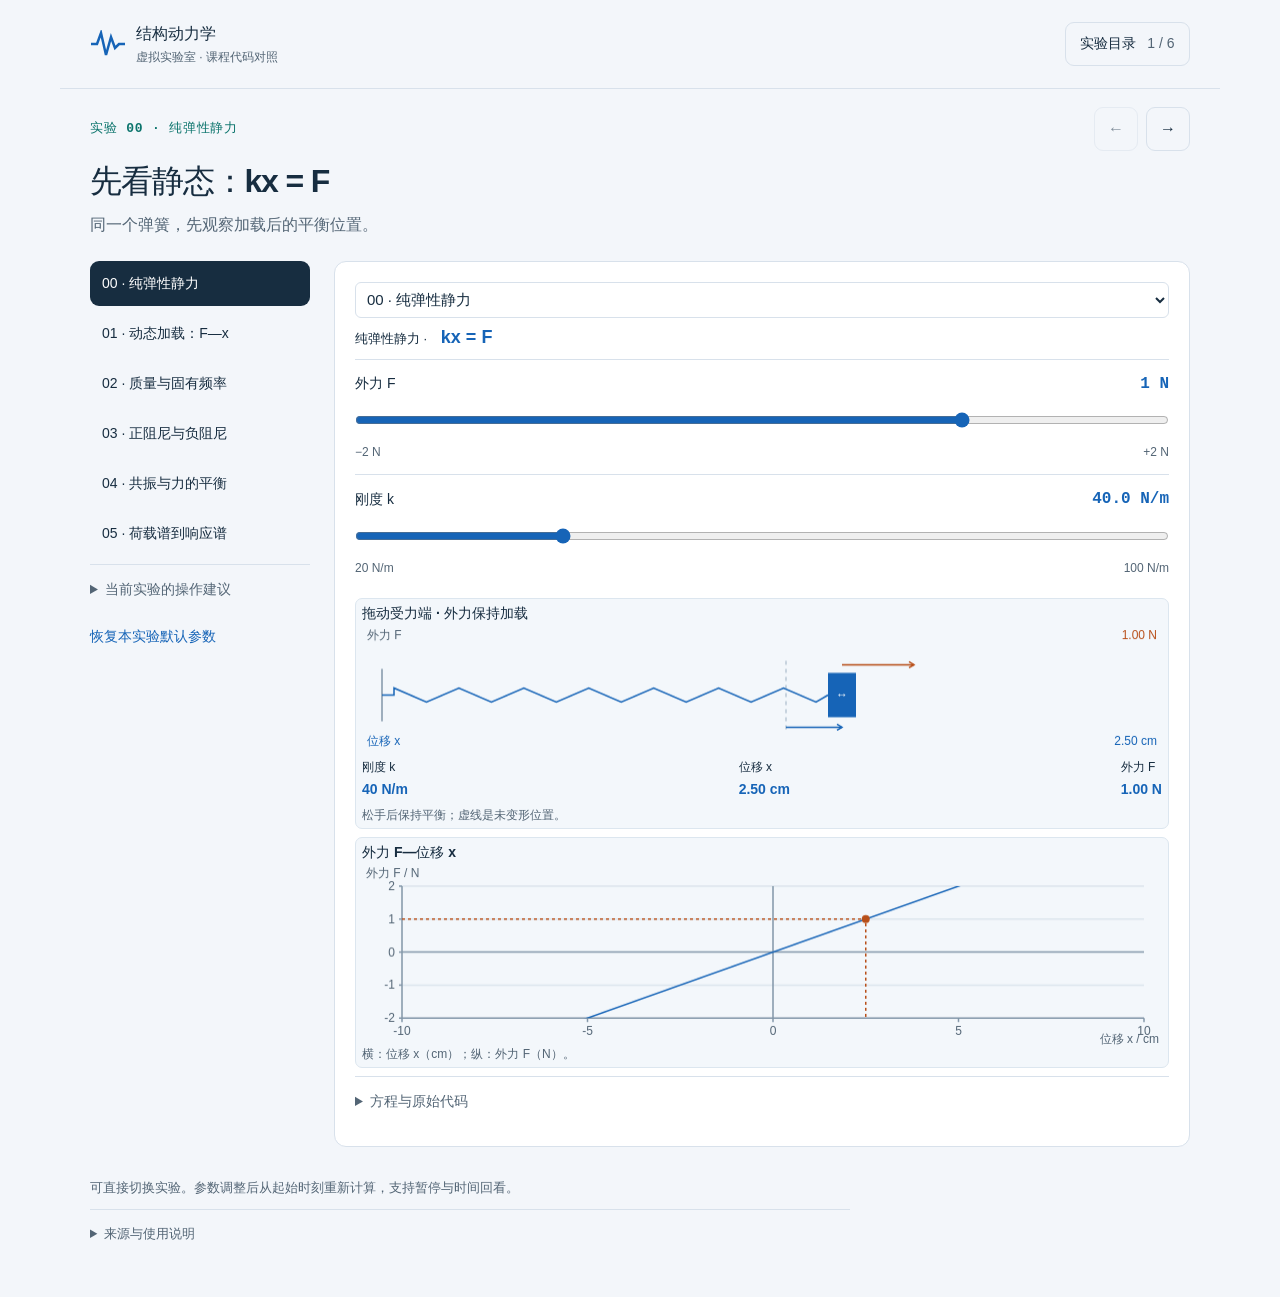
==== commit 8802f159: "Show true displacement-force response and complete mobile spectrum plots" ====
--- a/docs/index.html
+++ b/docs/index.html
@@ -66,6 +66,23 @@
 #elastic-apparatus{touch-action:none;cursor:ew-resize}
 #elastic-values{display:flex;justify-content:space-between;gap:8px;font-size:12px;padding:6px 0}
 #elastic-values b{display:block;color:var(--blue);font-size:14px;font-weight:600}
+body[data-experiment="0"] .visual-stage,body[data-experiment="0"] .visual-caption{display:none}
+body[data-experiment="0"] #compact-views{grid-template-rows:.65fr 1.35fr;height:480px}
+.lab-focus[data-experiment="0"] #compact-views{height:auto;min-height:260px}
+body[data-experiment="0"] #experiment-tools{display:flex;gap:8px;align-items:center}
+.driven-info{font-size:12px;margin:4px 0;line-height:1.3}
+#driven-cart{flex:none;height:55px}
+#driven-values{display:flex;gap:5px;justify-content:space-between;font-size:12px;line-height:1.35;padding:2px 0}
+#driven-values b{color:var(--blue);font-weight:600}
+@media(max-width:780px) and (max-height:700px){
+ .lab-focus[data-experiment="0"] #parameter-controls{display:grid;grid-template-columns:minmax(0,1fr) minmax(0,1fr);gap:0 10px}
+ .lab-focus[data-experiment="0"] #parameter-controls>.control{grid-column:auto}
+ .lab-focus[data-experiment="0"] #parameter-controls>details{grid-column:1/-1}
+ .lab-focus[data-experiment="0"] .precise-value{width:67px}
+ .lab-focus[data-experiment="0"] #compact-views{grid-template-rows:.8fr 1.2fr}
+ .lab-focus[data-experiment="0"] #driven-cart{height:40px}
+ .lab-focus[data-experiment="0"] #driven-values{font-size:11px}
+}
 @media(max-width:780px){
  .lab-focus{line-height:1.45}
  .lab-focus #lab-lesson{font-size:14px}
@@ -117,6 +134,25 @@
  .lab-focus .state-numbers b{font-size:13px}
  .lab-focus[data-experiment="8"] #compact-views{grid-template-rows:1.2fr .8fr}
  .lab-focus .compact-pair .compact-panel small{font-size:11px}
+}
+
+/* Keep the controls, plotted axes and playback in view on short phones. */
+@media(max-width:780px) and (max-height:700px){
+ .lab-focus:is([data-experiment="0"],[data-experiment="5"]) .playback-bar{display:grid;grid-template-columns:64px minmax(0,1fr);grid-template-rows:22px 24px;gap:0 9px;padding:3px 0 0;margin-top:3px}
+ .lab-focus:is([data-experiment="0"],[data-experiment="5"]) .transport{grid-column:1;grid-row:1/3;margin:0;display:flex;align-items:center}
+ .lab-focus:is([data-experiment="0"],[data-experiment="5"]) .transport #play{padding:5px;min-height:44px}
+ .lab-focus:is([data-experiment="0"],[data-experiment="5"]) .scrub-label{grid-column:2;grid-row:1;font-size:11px;align-items:center;line-height:1.2;gap:2px}
+ .lab-focus:is([data-experiment="0"],[data-experiment="5"]) .scrub{grid-column:2;grid-row:2;width:100%}
+ .lab-focus[data-experiment="0"] #compact-views{grid-template-rows:.7fr 1.3fr}
+ .lab-focus[data-experiment="5"] #compact-views{grid-template-rows:1fr 1fr 1fr}
+}
+@media(max-width:780px) and (max-height:600px){
+ .lab-focus[data-experiment="0"] #driven-cart{display:none}
+ .lab-focus[data-experiment="0"] #compact-views{grid-template-rows:.8fr 1.2fr;min-height:280px}
+ .lab-focus[data-experiment="0"] #driven-values{font-size:11px;gap:2px}
+ .lab-focus[data-experiment="5"] #compact-views{gap:4px;min-height:320px}
+ .lab-focus[data-experiment="5"] .compact-panel h3{display:none}
+ .lab-focus[data-experiment="5"] .compact-panel small{font-size:11px;line-height:1.3}
 }
 </style></head><body>
 <header class="masthead"><a class="brand" href="#8" aria-label="返回纯弹性静力"><svg width="36" height="28" viewBox="0 0 36 28" aria-hidden="true"><path d="M1 14H7L11 3L16 25L21 7L25 18L29 14H35" fill="none" stroke="currentColor" stroke-width="2.5"/></svg><span>结构动力学<small>虚拟实验室 · 课程代码对照</small></span></a><button id="open-menu" class="plain" aria-expanded="false" aria-controls="course-menu">实验目录 <span id="count">1 / 8</span></button></header>
@@ -195,7 +231,7 @@
 if(typeof module!=='undefined')module.exports=DynamicsDiagnostics;
 </script><script>/* Only the explicit range control changes the comparison scale. */
 const InstrumentScale=(()=>{
- const levels=[10,50,600,1200];
+ const levels=[10,50,600,1200,2000,20000];
  const limit=p=>levels.includes(Number(p.displayRange))?Number(p.displayRange):10;
  const clamp=(x,L)=>Math.max(-L,Math.min(L,x));
  function ratios(z,max=5){const peak=Math.sqrt(Math.max(0,1-2*z*z)),values=Array.from({length:1001},(_,j)=>max*j/1000);for(let j=-240;j<=240;j++){const r=peak+j*z/20;if(r>=0&&r<=max)values.push(r);}values.push(1,peak);return [...new Set(values)].sort((a,b)=>a-b);}
@@ -473,7 +509,7 @@
     "name": "荷载谱到响应谱",
     "title": "一个荷载频率，对应一个响应",
     "scene": "选定一个频率后保持不变，观察同频响应的幅值与相位，再由老师引导换下一个频率。",
-    "task": "先选低频、共振或高频，按开始查看这一频率的运动。调参时保持量程不变。阻尼降到 0.001 时可手动选 600；两个频率之间由教师组织比较。",
+    "task": "先选低频、共振或高频，按开始查看这一频率的运动。调参时保持量程不变。阻尼降到 0.001 时可手动扩大位移量程；两个频率之间由教师组织比较。",
     "duration": 4,
     "defaults": {
       "frequency": 0.5,
@@ -536,7 +572,7 @@
     ],
     "caption": "",
     "note": "始终是当前单频的稳态响应。开始仅播放时间，外力频率保持不变。",
-    "model": "<p>每次只研究一个选定频率的简谐稳态响应。开始按钮只推进时间，绝不改变荷载频率；老师可以引导学生另选一个频率比较。m=1 kg，k=(2πfₙ)²。</p><p class=\"formula\">r=f/fₙ<br>D=1/√[(1−r²)²+(2ζr)²]<br>φ=atan2(2ζr,1−r²)<br>X=(F₀/k)D</p><p>两条谱线是 F₀ 与 kX，单位同为 N，始终共用手动固定量程，因此高度比为 D。时程也用同一个固定量程（F、kx，单位 N），时间窗固定 4 s；调参不会重新缩放。物理位移 X 单独以 cm 显示。D 曲线横轴固定为频率比 0—3。</p><p>阻尼可从 0.001 调到 0.3，并可直接输入数值。小阻尼峰较尖；曲线在解析峰附近加密采样。ζ=0.001 时 r=1 的 D=500。低阻尼达到稳态需要很长启动过程，本实验显示已经建立的稳态。</p><p>这里是幅值谱；功率谱密度必须用 Sₓ=|H|²Sꜰ。多条谱线可各自变换再保留相位叠加；原代码按原样保留。</p>",
+    "model": "<p>每次只研究一个选定频率的简谐稳态响应。开始按钮只推进时间，绝不改变荷载频率；老师可以引导学生另选一个频率比较。m=1 kg，k=(2πfₙ)²。</p><p class=\"formula\">r=f/fₙ<br>D=1/√[(1−r²)²+(2ζr)²]<br>φ=atan2(2ζr,1−r²)<br>X=(F₀/k)D</p><p>两条谱线分别是外力幅值 F₀（N）与位移幅值 X（cm），位移未乘刚度。外力轴固定 0—2 N，位移轴由量程框手动选择；两轴单位不同，不能用图上高度比直接读 D。动态放大系数 D=X/(F₀/k)，以图中的独立曲线表示。时程左轴为外力 F（N），右轴为位移 x（cm），时间窗固定 4 s；调参不自动缩放。D 曲线横轴为频率比 0—3，配对幅值谱横轴为频率 Hz。位移的大量程档（1200、2000、20000 cm）对应的 D 轴固定为 0—600，使两种不同单位的图都能完整观察。各轴只随手动量程档改变，不随频率、力或阻尼自动缩放。</p><p>阻尼可从 0.001 调到 0.3，并可直接输入数值。小阻尼峰较尖；曲线在解析峰附近加密采样。ζ=0.001 时 r=1 的 D=500。低阻尼达到稳态需要很长启动过程，本实验显示已经建立的稳态。</p><p>这里是幅值谱；功率谱密度必须用 Sₓ=|H|²Sꜰ。多条谱线可各自变换再保留相位叠加；原代码按原样保留。</p>",
     "source": "Dynamics.m：频率响应与频域转换；课件第22—27页。"
   },
   {
@@ -643,6 +679,11 @@
   }
 ];
 LESSONS.push({name:"纯弹性静力",title:"先看静态：kx = F",scene:"同一个弹簧，先观察加载后的平衡位置。",task:"拖动受力端或改变外力，观察F–x直线；保持外力再改变刚度。",duration:1,defaults:{force:1,stiffness:40},params:[{key:"force",label:"外力 F",min:-2,max:2,step:.01,unit:" N",ends:["−2 N","+2 N"]},{key:"stiffness",label:"刚度 k",min:20,max:100,step:1,unit:" N/m",ends:["20 N/m","100 N/m"]}],caption:"纯弹性静力平衡",note:"固定坐标观察外力与位移",model:"<p class=\"formula\">kx = F；x = F/k</p><p>x以米代入，k单位N/m。弹簧对受力端的实际恢复力为−kx，和外力F方向相反。这里逐个显示加载后的静力平衡，不模拟加载过程；松手后外力仍保持。</p>",source:"基于Dynamics.m线性弹簧项kx新增的静力导入实验；是网页新增教学示例，原代码逐字保留。"});
+
+LESSONS[0]={id:'driven',name:'动态加载：F—x',title:'周期外力下：外力F与位移x',scene:'保持周期外力，观察同一位移处的外力如何变化。',task:'比较低频、固有频率和高频下的外力—位移轨迹；暂停或拖动时间，对照同一时刻的x与F。',duration:4,
+defaults:{mass:1,stiffness:40,damping:.2,force:1,frequency:Math.sqrt(40)/(2*Math.PI),displayRange:10},
+params:[{key:'frequency',label:'外力频率 f',min:.05,max:8,step:.001,unit:' Hz',ends:['0.05 Hz','8 Hz']},{key:'damping',label:'阻尼比 ζ',min:.001,max:.3,step:.001,unit:'',ends:['0.001','0.300']},{key:'force',label:'外力幅值 F₀',min:0,max:2,step:.05,unit:' N',ends:['0 N','2 N'],advanced:true},{key:'mass',label:'质量 m',min:.5,max:4,step:.5,unit:' kg',ends:['0.5 kg','4 kg'],advanced:true},{key:'stiffness',label:'刚度 k',min:20,max:100,step:1,unit:' N/m',ends:['20 N/m','100 N/m'],advanced:true}],
+caption:'持续施加周期外力，展示稳态动态响应。',note:'横轴是真实位移x（cm），纵轴是外力F（N），轴量程固定。',model:'<p class="formula">mẍ+cẋ+kx=F₀sin(ωt)<br>x=Xsin(ωt−φ)<br>X=F₀/√[(k−mω²)²+(cω)²]<br>φ=atan2(cω,k−mω²)</p><p>这里的F是持续施加的外力。横轴x直接以厘米显示，未乘刚度，也未除以当前峰值。静力参考线F=kx使用同一x轴；以厘米代入图时F=kx/100。</p><p>有阻尼的周期稳态中，力与位移的相位差形成椭圆。ω=ωₙ时相差90°；是否看起来像圆还取决于两轴的单位和刻度。只有惯性而没有阻尼的非共振稳态满足F=(k−mω²)x，仍为直线。自由振动释放后外力F=0，可在质量和阻尼实验中观察自由响应。</p>',source:'Dynamics.m第57—64行的周期外力稳态、第124—129行的力位移轨迹。原图横轴kx；本页改为真实x（cm），纵轴外力F（N）。'};
 </script><script>const ORIGINAL_SOURCES = {"bridge_mode.m":"% 清空环境\r\nclear; clc; close all;\r\n\r\n%% 1. 桥梁的几何参数定义\r\nL = 1000;                % 梁长 (单位: m)\r\nb = 50;                  % 梁宽 (单位: m)\r\nh = 2;                   % 梁高 (单位: m)\r\nsegment_length = 10;      % 每段长度 (单位: m)\r\nn_segments = L / segment_length;   % 分段数量\r\nx = linspace(0, L, n_segments + 1); % 节点位置\r\n\r\n% 两个四分点和跨中点位置\r\nquarter_point1 = L / 4;\r\nquarter_point2 = 3 * L / 4;\r\nmid_point = L / 2;\r\n\r\n% 找到最近的节点索引\r\n[~, quarter1_idx] = min(abs(x - quarter_point1));\r\n[~, quarter2_idx] = min(abs(x - quarter_point2));\r\n[~, mid_idx] = min(abs(x - mid_point));\r\n\r\n%% 2. 振动模式选择\r\nmode_types = {'Vertical Bending', 'Lateral Bending', 'Torsion'};\r\norders = 1:2; % 1阶和2阶\r\n\r\n% 示例选择（用户可根据需要修改）\r\nselected_mode_type = 'Vertical Bending';   % 振动类型: 'Vertical Bending', 'Lateral Bending', 'Torsion'\r\nselected_order = 1;               % 振动阶数: 1或2\r\n\r\n% 振动频率\r\nbase_frequencies = containers.Map({'Vertical Bending', 'Lateral Bending', 'Torsion'}, [0.3, 0.25, 0.2]);\r\n\r\n%% 定义振动形态\r\n% 根据振动类型生成对应的位移形态\r\n[mode_shape, omega] = generate_mode_shape(base_frequencies, selected_mode_type, selected_order, x, L);\r\n\r\n%% 3. 时间参数定义\r\nT_end = 10;          % 模拟时间 (秒)\r\ndt = 0.02;           % 时间步长 (秒)\r\nt = 0:dt:T_end;      % 时间向量\r\nnum_steps = length(t);\r\n\r\n% 设置缩放因子（用于动画放大）\r\nscale_factor = 10;   \r\n\r\n% 预分配存储\r\ndisplacements = zeros(n_segments + 1, num_steps);\r\n\r\n%% 4. 计算每个时间步的位移\r\nfor i = 1:num_steps\r\n    displacements(:,i) = mode_shape * sin(omega * t(i)) * scale_factor;\r\nend\r\n\r\n%% 5. 绘制三维桥梁的振动动画\r\nplot_vibration_animation(x, displacements, selected_mode_type, scale_factor, b, h, n_segments);\r\n\r\n%% 定义函数部分\r\n\r\nfunction [mode_shape, omega] = generate_mode_shape(frequencies, mode_type, order, x, L)\r\n    % 根据选择的模式生成模态形状\r\n    base_freq = frequencies(mode_type);\r\n    omega = 2 * pi * base_freq * order; % 角频率\r\n    mode_shape = sin(order * pi * x / L); % 振型\r\nend\r\n\r\nfunction plot_vibration_animation(x, displacements, mode_type, scale_factor, b, h, n_segments)\r\n    % 绘制桥梁的振动动画\r\n    figure;\r\n    axis equal;\r\n    hold on;\r\n    xlabel('横向位置 (m)');\r\n    ylabel('竖向位移 (m)');\r\n    zlabel('侧向位移 (m)');\r\n    title(sprintf('桥梁振动动画 - %s', mode_type));\r\n    view(45, 30);\r\n\r\n    % 设置每段桥梁的几何形状\r\n    block_length = x(2) - x(1);\r\n    \r\n    % 动画循环\r\n    for i = 1:size(displacements, 2)\r\n        clf; % 清除上一帧\r\n        for seg = 1:n_segments\r\n            % 竖向或侧向位移\r\n            if strcmp(mode_type, 'Vertical Bending')\r\n                z_disp = displacements(seg, i);  % 竖向\r\n                plot3([x(seg) x(seg+1)], [0 0], [z_disp z_disp], 'b-', 'LineWidth', 2); \r\n            elseif strcmp(mode_type, 'Lateral Bending')\r\n                y_disp = displacements(seg, i);  % 侧向\r\n                plot3([x(seg) x(seg+1)], [y_disp y_disp], [0 0], 'r-', 'LineWidth', 2);\r\n            end\r\n        end\r\n        drawnow;\r\n    end\r\nend\r\n\r\n","bridge_mode_241011.m":"%% 桥梁振型表述\r\n% This script visualizes the vibration modes of a simply supported bridge main beam in 3D.\r\n% The vibration is analyzed at three quarter-span points, helping understand the behavior\r\n% of each mode in a real inspection scenario. Let's visualize and analyze one mode shape.\r\n\r\n%% Define Basic Parameters\r\nclc; clear;\r\nL = 30; % Length of the bridge main beam (meters)\r\nnPoints = 100; % Number of points along the length for visualization\r\nx = linspace(0, L, nPoints); % Discretized points along the bridge length\r\n\r\n% Mode shape parameters\r\namplitude = 0.5; % Maximum amplitude of displacement (meters)\r\nmodeNumber = 1; % Default mode number\r\nmodeType = 'Vertical Bending'; % Default mode type\r\n\r\n% Ask user for mode type and mode number\r\nprompt = 'Select mode type (1: Vertical Bending, 2: Lateral Bending, 3: Torsion): ';\r\nmodeSelection = input(prompt);\r\nswitch modeSelection\r\n    case 1\r\n        modeType = 'Vertical Bending';\r\n    case 2\r\n        modeType = 'Lateral Bending';\r\n    case 3\r\n        modeType = 'Torsion';\r\n    otherwise\r\n        disp('Invalid selection, defaulting to Vertical Bending.');\r\nend\r\n\r\nmodeNumber = input('Enter mode number (e.g., 1, 2, 3): ');\r\n\r\n%% Visualization of Mode Shape in 3D\r\nfigure;\r\nswitch modeType\r\n    case 'Vertical Bending'\r\n        displacement = amplitude * sin(modeNumber * pi * x / L);\r\n        plot3(x, zeros(size(x)), displacement, 'b', 'LineWidth', 2);\r\n        zlabel('Vertical displacement (m)');\r\n    case 'Lateral Bending'\r\n        displacement = amplitude * sin(modeNumber * pi * x / L);\r\n        plot3(x, zeros(size(x)), displacement, 'g', 'LineWidth', 2);\r\n        zlabel('Lateral displacement (m)');\r\n    case 'Torsion'\r\n        displacement = amplitude * sin(modeNumber * pi * x / L);\r\n        plot3(x, displacement, zeros(size(x)), 'm', 'LineWidth', 2);\r\n        zlabel('Torsional displacement (m)');\r\nend\r\ngrid on;\r\nxlabel('Length along bridge (m)');\r\nylabel('Transverse direction (m)');\r\ntitle([modeType, ' Mode Shape of Bridge Main Beam']);\r\nview(45, 20); % Adjust viewing angle for better visualization\r\naxis equal; % Keep axis scales equal for better representation\r\nylim([-amplitude, amplitude]); % Keep y-axis limits constant\r\nxlim([0, L]); % Keep x-axis limits constant\r\nzlim([-amplitude, amplitude]); % Keep z-axis limits constant\r\n\r\n%% Adding Quarter-Span Points\r\nhold on;\r\nquarterSpans = [L/4, L/2, 3*L/4];\r\nquarterDisplacements = amplitude * sin(modeNumber * pi * quarterSpans / L);\r\nif strcmp(modeType, 'Vertical Bending')\r\n    plot3(quarterSpans, zeros(size(quarterSpans)), quarterDisplacements, 'ro', 'MarkerSize', 8, 'MarkerFaceColor', 'r');\r\nelseif strcmp(modeType, 'Lateral Bending')\r\n    plot3(quarterSpans, zeros(size(quarterSpans)), quarterDisplacements, 'ro', 'MarkerSize', 8, 'MarkerFaceColor', 'r');\r\nelseif strcmp(modeType, 'Torsion')\r\n    plot3(quarterSpans, quarterDisplacements, zeros(size(quarterSpans)), 'ro', 'MarkerSize', 8, 'MarkerFaceColor', 'r');\r\nend\r\n\r\n%% Realistic Bridge Inspection Scenario\r\n% In real-world bridge inspections, monitoring displacement at key points is crucial.\r\n% Here, we consider three points at quarter spans (L/4, L/2, 3L/4), which are marked in red.\r\n% These points are commonly used to understand the dynamic behavior of the bridge.\r\n\r\n% Analysis Text:\r\n% - If the displacement at these quarter-span points matches the predicted values\r\n%   from the mode shape, it indicates healthy dynamic performance.\r\n% - Significant deviations might indicate damage, such as cracks or changes in stiffness.\r\n\r\n%% Animation of Bridge Main Beam Vibration\r\n% Animate the vibration mode shape of the bridge main beam.\r\nfigure;\r\nwidth = 4; % Width of the bridge (meters)\r\nheight = 1; % Height of the bridge (meters)\r\n\r\nfor t = 0:0.05:2*pi\r\n    % Calculate displacement at time t\r\n    displacement = amplitude * sin(modeNumber * pi * x / L) * cos(t);\r\n    % Plot 3D representation of the main beam with width and height\r\n    switch modeType\r\n        case 'Vertical Bending'\r\n            plot3(x, zeros(size(x)), displacement, 'b', 'LineWidth', 2);\r\n            fill3([x, fliplr(x)], [width/2 * ones(1, nPoints), -width/2 * ones(1, nPoints)], [displacement, fliplr(displacement)], 'b', 'FaceAlpha', 0.3);\r\n            zlabel('Vertical displacement (m)');\r\n        case 'Lateral Bending'\r\n            plot3(x, zeros(size(x)), displacement, 'g', 'LineWidth', 2);\r\n            fill3([x, fliplr(x)], [width/2 * ones(1, nPoints), -width/2 * ones(1, nPoints)], [displacement, fliplr(displacement)], 'g', 'FaceAlpha', 0.3);\r\n            zlabel('Lateral displacement (m)');\r\n        case 'Torsion'\r\n            plot3(x, displacement, zeros(size(x)), 'm', 'LineWidth', 2);\r\n            fill3([x, fliplr(x)], [displacement + width/2, fliplr(displacement - width/2)], [height/2 * ones(1, nPoints), -height/2 * ones(1, nPoints)], 'm', 'FaceAlpha', 0.3);\r\n            zlabel('Torsional displacement (m)');\r\n    end\r\n    hold off;\r\n    grid on;\r\n    xlabel('Length along bridge (m)');\r\n    ylabel('Transverse direction (m)');\r\n    title(['Animated Vibration of Bridge Main Beam - ', modeType]);\r\n    view(45, 20);\r\n    axis equal; % Keep axis scales equal for better representation\r\n    ylim([-amplitude, amplitude]); % Keep y-axis limits constant\r\n    xlim([0, L]); % Keep x-axis limits constant\r\n    zlim([-amplitude, amplitude]); % Keep z-axis limits constant\r\n    pause(0.05);\r\nend\r\n\r\n%% Summary\r\n% The visualized mode shapes help in understanding the dynamic properties of the bridge.\r\n% Real-time measurements from bridge inspections can be compared with these plots\r\n% to assess structural health and detect potential issues early.\r\n% The animations provide a clearer understanding of how the bridge deforms under different modes,\r\n% which is crucial for identifying abnormal behaviors during inspections.\r\n","Dynamics.m":"%% 固有频率和阻尼比的计算与说明\r\n\r\n% 定义系统参数\r\nm = 100;      % 质量 (kg)\r\nk = 100;   % 刚度 (N/m)\r\n\r\n% 计算系统的固有频率 (Natural Frequency)\r\nomega_n = sqrt(k/m);  % 固有频率 (rad/s)\r\nf_n = omega_n / (2 * pi);  % 固有频率 (Hz)\r\n\r\n% 定义阻尼比 (Damping Ratio)\r\nzeta = -0.008;  % 阻尼比\r\n\r\n% 计算阻尼振动频率 (Damped Natural Frequency)\r\nomega_d = omega_n * sqrt(1 - zeta^2);  % 阻尼振动频率 (rad/s)\r\n\r\n% 时间参数\r\ntspan = 1/f_n*674;\r\nt = linspace(0, tspan, tspan*100); \r\n\r\n% 初始条件\r\nx0 = 1;  % 初始位移 (m)\r\nv0 = 0;  % 初始速度 (m/s)\r\n\r\n% 计算自由振动响应\r\nx_t = exp(-zeta * omega_n * t) .* (x0 * cos(omega_d * t) + (v0 + zeta * omega_n * x0) / omega_d * sin(omega_d * t));\r\n\r\n% 绘制响应曲线\r\nfigure;\r\nhold on;\r\ngrid on;\r\nxlabel('周期（T）');\r\nylabel('位移响应 (m)');\r\ntitle(sprintf('阻尼比 \\\\zeta = %.3f 下的自由振动响应', zeta));\r\n\r\n% 绘制响应曲线\r\nplot(t*f_n, x_t, 'b-', 'LineWidth', 1.5, 'DisplayName', sprintf('\\\\zeta = %.2f', zeta));\r\n\r\n% 定义系统参数\r\nm = 1;     % 质量 (kg)\r\nk = 1;   % 刚度 (N/m)\r\n\r\n% 计算系统固有频率和阻尼比\r\nomega_n = sqrt(k/m);  % 固有频率 (rad/s)\r\n%zeta = c / (2 * sqrt(k * m));  % 阻尼比\r\nzeta = 0.01;\r\nc = zeta*(2 * sqrt(k * m));\r\n\r\n% 外荷载频率为固有频率的 1/10\r\nomega_load = omega_n *1;\r\n\r\n% 定义时间参数\r\nt_total = 3*1/omega_load*2*pi;  % 动画总时长 (秒)\r\nt = linspace(0, t_total, 300);  % 时间向量\r\n\r\n% 定义外部荷载 (正弦波)\r\nF0 = 1;  % 外力幅值\r\nF = F0 * sin(omega_load * t);  % 外力\r\n\r\n% 计算结构的稳态响应\r\nr = omega_load / omega_n;  % 频率比\r\nDAF = 1 / sqrt((1 - r^2)^2 + (2 * zeta * r)^2);  % 动力放大系数\r\nphi = atan2(2 * zeta * r, 1 - r^2);  % 相位差\r\nx = DAF * (F0 / k) * sin(omega_load * t - phi);  % 结构稳态响应\r\n\r\n%% 创建图形窗口，使用 subplot 布局\r\n\r\nfigure;\r\n\r\n% 左侧的子图（外荷载随时间变化的正弦波）\r\nsubplot(2, 1, 1);  % 左侧子图\r\nhold on;\r\nylabel('外荷载 (N)');\r\nxlabel('时间 (s)');\r\ntitle('外荷载随时间变化');\r\n%set(gca, 'YAxisLocation', 'right');  % 让纵轴在右侧，和中间图对齐\r\ngrid on;\r\n% 左侧 comet 初始化\r\nh1 = plot(t(1), F(1), 'r.', 'MarkerSize', 30);  % 当前点的轨迹\r\ncomet_tail1 = plot(t, F, 'Color', [0.7 0.7 0.7]);  % 灰色历史轨迹\r\n% 下侧的子图（结构响应 * k 随时间变化）\r\nsubplot(2, 1, 2);  % 下侧子图，占用第8、12个位置\r\nhold on;\r\nxlabel('结构响应 * k');\r\nylabel('时间 (s)');\r\ntitle('结构响应随时间变化');\r\n%set(gca, 'YAxisLocation', 'right');  % 让纵轴在右侧，和中间图对齐\r\ngrid on;\r\n% 下侧 comet 初始化\r\nh3 = plot(t(1),x(1) * k,  'b.', 'MarkerSize', 30);  % 当前点的轨迹\r\ncomet_tail3 = plot(t,x * k,  'Color', [0.7 0.7 0.7]);  % 灰色历史轨迹\r\n\r\n%% 同步动画\r\n\r\nfor i = 1:length(t)\r\n    % 更新左侧子图的外荷载\r\n    set(h1, 'XData', t(i), 'YData', F(i));\r\n    % 更新下侧子图的结构响应\r\n    set(h3, 'XData', t(i), 'YData', x(i) * k);\r\n    % 暂停控制动画速度\r\n    pause(0.001);\r\nend\r\n\r\n\r\n%% 创建图形窗口，使用 subplot 布局\r\n\r\nfigure;\r\n\r\n% 左侧的子图（外荷载随时间变化的正弦波）\r\nsubplot(2, 2, 1);  % 左侧子图，占用第1、5、9个位置\r\nhold on;\r\n%ylabel('外荷载 (N)');\r\nxlabel('时间 (s)');\r\ntitle('外荷载随时间变化');\r\nset(gca, 'YAxisLocation', 'right');  % 让纵轴在右侧，和中间图对齐\r\ngrid on;\r\n% 左侧 comet 初始化\r\nh1 = plot(t(1), F(1), 'r.', 'MarkerSize', 30);  % 当前点的轨迹\r\ncomet_tail1 = plot(t, F, 'Color', [0.7 0.7 0.7]);  % 灰色历史轨迹\r\n\r\n% 中间主图 (外荷载 vs 结构响应的 comet 动画)\r\nsubplot(2, 2, 2);  % 中间主图，使用多个位置让其宽度适中\r\nhold on;\r\nxlabel('结构响应 (*k)');\r\nylabel('外荷载 (N)');\r\ntitle('外荷载与结构响应');\r\nplot([-1, 1], [-1, 1] * F0, 'k--', 'LineWidth', 1.5);  % 绘制 y=x 的虚线\r\ncomet_tail2 = plot(x * k, F, 'Color', [0.7 0.7 0.7]);  % 灰色历史轨迹\r\nh2 = plot(x(1) * k, F(1), 'b.', 'MarkerSize', 30);  % 当前点的轨迹\r\ngrid on;\r\n\r\n% 下侧的子图（结构响应 * k 随时间变化）\r\nsubplot(2, 2, 4);  % 下侧子图，占用第8、12个位置\r\nhold on;\r\n%xlabel('结构响应 * k');\r\nylabel('时间 (s)');\r\n%title('结构响应随时间变化');\r\nset(gca, 'XAxisLocation', 'top');  % 让横轴在上方，和中间图对齐\r\ngrid on;\r\n% 下侧 comet 初始化\r\nh3 = plot(x(1) * k, t(1), 'b.', 'MarkerSize', 30);  % 当前点的轨迹\r\ncomet_tail3 = plot(x * k, t, 'Color', [0.7 0.7 0.7]);  % 灰色历史轨迹\r\n\r\n%% 同步动画\r\n\r\nfor i = 1:length(t)\r\n    % 更新左侧子图的外荷载\r\n    set(h1, 'XData', t(i), 'YData', F(i));\r\n    \r\n    % 更新中间主图的外荷载与结构响应\r\n    set(h2, 'XData', x(i) * k, 'YData', F(i));\r\n    \r\n    % 更新下侧子图的结构响应\r\n    set(h3, 'XData', x(i) * k, 'YData', t(i));\r\n    \r\n    % 暂停控制动画速度\r\n    pause(0.001);\r\nend\r\n\r\n% 计算位移的导数\r\nv = omega_load * DAF * (F0 / k) * cos(omega_load * t - phi);  % 速度 (一阶导数)\r\na = -omega_load^2 * DAF * (F0 / k) * sin(omega_load * t - phi);  % 加速度 (二阶导数)\r\n\r\n% 计算力\r\nF_inertia = m * a;       % 惯性力\r\nF_damping = c * v;       % 阻尼力\r\nF_spring = k * x;        % 弹性力\r\n\r\n%% 创建图形窗口，使用 subplot 布局\r\n\r\nfigure;\r\n\r\n% 左上：外荷载随时间变化\r\nsubplot(4, 1, 1);\r\nhold on;\r\nylabel('外荷载 (N)');\r\nxlabel('时间 (s)');\r\ntitle('外荷载随时间变化');\r\ngrid on;\r\nh_load = plot(t(1), F(1), 'r.', 'MarkerSize', 30);  % 当前点的轨迹\r\ncomet_load = plot(t, F, 'Color', [0.7 0.7 0.7]);   % 灰色历史轨迹\r\n\r\n% 左中：惯性力随时间变化\r\nsubplot(4, 1, 2);\r\nhold on;\r\nylabel('惯性力 (N)');\r\nxlabel('时间 (s)');\r\ntitle('惯性力随时间变化');\r\ngrid on;\r\nh_inertia = plot(t(1), F_inertia(1), 'b.', 'MarkerSize', 30);  % 当前点的轨迹\r\ncomet_inertia = plot(t, F_inertia, 'Color', [0.7 0.7 0.7]);   % 灰色历史轨迹\r\n\r\n% 左下：阻尼力随时间变化\r\nsubplot(4, 1, 3);\r\nhold on;\r\nylabel('阻尼力 (N)');\r\nxlabel('时间 (s)');\r\ntitle('阻尼力随时间变化');\r\ngrid on;\r\nh_damping = plot(t(1), F_damping(1), 'g.', 'MarkerSize', 30);  % 当前点的轨迹\r\ncomet_damping = plot(t, F_damping, 'Color', [0.7 0.7 0.7]);   % 灰色历史轨迹\r\n\r\n% 右下：弹性力随时间变化\r\nsubplot(4, 1, 4);\r\nhold on;\r\nylabel('弹性力 (N)');\r\nxlabel('时间 (s)');\r\ntitle('弹性力随时间变化');\r\ngrid on;\r\nh_spring = plot(t(1), F_spring(1), 'm.', 'MarkerSize', 30);  % 当前点的轨迹\r\ncomet_spring = plot(t, F_spring, 'Color', [0.7 0.7 0.7]);   % 灰色历史轨迹\r\n\r\n%% 同步动画\r\n\r\nfor i = 1:length(t)\r\n    % 更新外荷载轨迹\r\n    set(h_load, 'XData', t(i), 'YData', F(i));\r\n    \r\n    % 更新惯性力轨迹\r\n    set(h_inertia, 'XData', t(i), 'YData', F_inertia(i));\r\n    \r\n    % 更新阻尼力轨迹\r\n    set(h_damping, 'XData', t(i), 'YData', F_damping(i));\r\n    \r\n    % 更新弹性力轨迹\r\n    set(h_spring, 'XData', t(i), 'YData', F_spring(i));\r\n    \r\n    % 暂停控制动画速度\r\n    pause(0.001);\r\nend\r\n\r\n%调整阻尼比，调整至0.001、0.01、0.05，观察结构响应的最大值有什么变化。\r\n\r\n% MATLAB Script to analyze frequency spectrum of steady-state input and output signals for different excitation frequencies\r\n\r\n% Define system parameters\r\nm = 1;          % Mass (kg)\r\nk = 100;        % Stiffness (N/m)\r\nc = 1;          % Damping coefficient (Ns/m)\r\n\r\n% Natural frequency of the system\r\nomega_n = sqrt(k/m);     % Natural frequency (rad/s)\r\n%zeta = c / (2*sqrt(m*k)); % Damping ratio\r\nzeta = 0.004;\r\n\r\nc = zeta*(2*sqrt(m*k)); % 根据阻尼比定义c\r\n\r\n% Time parameters\r\nt_total = 100;              % Total time for simulation to reduce spectral leakage (seconds)\r\nt = linspace(0, t_total, 100000); % Time vector with more points for higher resolution\r\ndt = t(2) - t(1);           % Time step\r\n\r\n% Define a range of excitation frequencies (including more frequencies)\r\nexcitation_frequencies = [0.1,0.2, 0.5, 0.8,0.9, 1,1.1, 1.2, 1.5, 2] * omega_n; % Excitation frequencies (rad/s)\r\n\r\n% Initialize arrays to store FFT results\r\nfreq = []; % Frequency vector\r\nF_ffts = []; % FFTs of input signals\r\nX_ffts = []; % FFTs of output signals\r\nDAFs = [];   % Dynamic Amplification Factors\r\n\r\n% Loop over different excitation frequencies\r\nfor i = 1:length(excitation_frequencies)\r\n    omega_excitation = excitation_frequencies(i); % Current excitation frequency\r\n    \r\n    % External force as a sinusoidal function with the current frequency\r\n    F0 = 1; % Amplitude of the force\r\n    F = F0 * sin(omega_excitation * t); % Sinusoidal external force\r\n\r\n    % Theoretical steady-state response\r\n    A = F0 / m;  % Force amplitude per unit mass\r\n    denominator = sqrt((omega_n^2 - omega_excitation^2)^2 + (2*zeta*omega_n*omega_excitation)^2);\r\n    amplitude_response = A / denominator; % Steady-state amplitude\r\n    phase_shift = atan2(2*zeta*omega_n*omega_excitation, omega_n^2 - omega_excitation^2); % Phase shift\r\n\r\n    % Steady-state displacement response\r\n    displacement = amplitude_response * sin(omega_excitation * t - phase_shift); % Output signal\r\n\r\n    % Select steady-state portion of the signals for frequency analysis\r\n    steady_start_idx = round(length(t) * 0.5); % Start index for steady-state analysis\r\n    F_steady = F(steady_start_idx:end); % Steady-state portion of input force\r\n    X_steady = displacement(steady_start_idx:end); % Steady-state portion of displacement\r\n\r\n    % Compute FFT for steady-state input and output\r\n    N = length(F_steady); % Length of steady-state signal\r\n    F_fft = abs(fft(F_steady) / N); % Normalized FFT for input\r\n    X_fft = abs(fft(X_steady) / N); % Normalized FFT for output\r\n\r\n    % Normalize input FFT to make its peak value equal to 1\r\n    F_fft = F_fft / max(F_fft);\r\n    \r\n    % Store results for plotting\r\n    F_ffts(:, i) = F_fft;\r\n    X_ffts(:, i) = X_fft;\r\n    \r\n    if isempty(freq)\r\n        freq = (0:N-1) * (2 * pi / (N * dt)); % Frequency vector in rad/s\r\n    end\r\n\r\n    % Compute DAF based on peak values\r\n    input_peak = max(F_fft);\r\n    output_peak = max(X_fft);\r\n    DAF_peak_ratio = output_peak / input_peak;\r\n    DAFs(i) = DAF_peak_ratio;\r\n\r\n    % Display DAF result\r\n    %fprintf('DAF for \\\\omega = %.2f\\\\omega_n: %.2f\\n', omega_excitation/omega_n, DAF_peak_ratio);\r\nend\r\n\r\n% Plot frequency spectrum for all input signals on one figure\r\nfigure;\r\nhold on;\r\ngrid on;\r\nxlabel('Frequency (rad/s)');\r\nylabel('Amplitude');\r\ntitle('Frequency Spectrum of Steady-State Input Signals (Normalized to Peak = 1)');\r\ncolors = {'r', 'g', 'b', 'c', 'm', 'y', 'k', [0.5, 0.5, 0.5], [0.5, 0, 0.5], [0.8, 0.4, 0]};\r\n\r\nfor i = 1:length(excitation_frequencies)\r\n    plot(freq, F_ffts(:, i), '--', 'Color', colors{i}, 'LineWidth', 1.5, 'DisplayName', sprintf('Input \\\\omega = %.2f\\\\omega_n', excitation_frequencies(i)/omega_n));\r\nend\r\nxlim([0, 30]); % Limit x-axis to 0-30 rad/s for clearer view\r\nlegend('Location', 'Best');\r\n\r\n% Plot frequency spectrum for all output signals on one figure\r\nfigure;\r\nhold on;\r\ngrid on;\r\nxlabel('Frequency (rad/s)');\r\nylabel('Amplitude');\r\ntitle('Frequency Spectrum of Steady-State Output Signals');\r\nfor i = 1:length(excitation_frequencies)\r\n    plot(freq, X_ffts(:, i), '-', 'Color', colors{i}, 'LineWidth', 1.5, 'DisplayName', sprintf('Output \\\\omega = %.2f\\\\omega_n', excitation_frequencies(i)/omega_n));\r\nend\r\nxlim([0, 30]); % Limit x-axis to 0-30 rad/s for clearer view\r\nlegend('Location', 'Best');\r\n\r\n\r\n\r\n%% 绘制动力放大系数的曲线\r\n\r\n% 设定参数\r\nzeta = 0.001;  % 阻尼比\r\nomega_n = 1;  % 固有频率，假设为 1 rad/s\r\n\r\n% 定义频率比范围，设置为激励频率相对于固有频率的比值\r\nomega_ratio = logspace(-2, 1, 1000);  % 使用 logspace 定义频率比范围, 从 0.01 到 10\r\n\r\n% 计算动力放大系数 (DAF)\r\nDAF = 1 ./ sqrt((1 - omega_ratio.^2).^2 + (2 * zeta * omega_ratio).^2);\r\n\r\n% 双对数坐标下的 DAF 曲线\r\nfigure;\r\n\r\n% 绘制背景区域\r\nhold on;\r\nfill([0.01 1/5 1/5 0.01], [0.01 0.01 100 100], [1, 0.8, 0.8], 'EdgeColor', 'none');  % 静力响应区 (红色背景)\r\nfill([0.8 1.2 1.2 0.8], [0.01 0.01 100 100], [0.8, 1, 0.8], 'EdgeColor', 'none');  % 共振区 (绿色背景)\r\nfill([3 10 10 3], [0.01 0.01 100 100], [0.8, 0.8, 1], 'EdgeColor', 'none');  % 响应弱化区 (蓝色背景)\r\n\r\n% 绘制动力放大系数曲线\r\nloglog(omega_ratio, DAF, 'b-', 'LineWidth', 1.5);  % 确保使用 loglog 进行双对数绘图\r\nxlabel('频率比 r = \\omega/\\omega_n (对数坐标)');\r\nylabel('动力放大系数 (DAF)');\r\ntitle(sprintf('阻尼比 \\\\zeta = %.3f 的动力放大系数曲线 (双对数坐标)', zeta));\r\ngrid on;\r\nxlim([0.01 10]);\r\nylim([0.01 100]);\r\n\r\n% 标注区域\r\ntext(0.02, 75, '静力响应区', 'Color', 'r', 'FontSize', 12);\r\ntext(0.8, 75, '共振区', 'Color', 'k', 'FontSize', 12);\r\ntext(4, 75, '弱化区', 'Color', 'b', 'FontSize', 12);\r\nset(gca, 'XScale', 'log', 'YScale', 'log');  % Set X and Y axes to log scale\r\nhold off;\r\n\r\n% MATLAB Script to plot input spectrum, DAF curve, and response spectrum\r\n\r\n% System parameters\r\nm = 1;          % Mass (kg)\r\nk = (2*pi*3)^2 * m; % Stiffness based on natural frequency of 3 Hz (omega_n = 2*pi*f_n)\r\nzeta = 0.001;    % Damping ratio\r\n\r\n% Natural frequency of the system (rad/s)\r\nomega_n = sqrt(k/m);  % Omega_n corresponds to 3 Hz (i.e., 2*pi*3)\r\n\r\n% Frequency range for analysis (0 to 10 Hz)\r\nf_min = 0.1;\r\nf_max = 10;\r\nf = linspace(f_min, f_max, 1000);  % Frequency vector in Hz\r\nomega = 2 * pi * f;                % Convert frequency to rad/s\r\n\r\n% Time vector for generating signals\r\nt_total = 10;                       % Total time in seconds\r\ndt = 1/1000;                        % Time step (1000 Hz sampling rate)\r\nt = 0:dt:t_total-dt;                % Time vector\r\n\r\n% 1. Input signal: Sum of sinusoids at 1 Hz and 5 Hz\r\nF_input_time =2*( sin(2*pi*1*t)+sin(2*pi*3*t) + sin(2*pi*5*t));  % Input signal in time domain\r\n\r\n% Perform FFT to get the frequency spectrum\r\nN = length(F_input_time);                    % Length of the signal\r\nF_input_fft = abs(fft(F_input_time)/N);       % Normalized FFT\r\nF_input_fft = F_input_fft(1:N/2+1);           % Take only the positive frequencies\r\nfrequencies = (0:N/2) * (1/t_total);          % Frequency vector in Hz\r\n\r\n% 2. DAF (Dynamic Amplification Factor) curve calculation\r\nDAF = 1 ./ sqrt((1 - (omega/omega_n).^2).^2 + (2*zeta*omega/omega_n).^2);\r\n\r\n% 3. Response spectrum: Multiply input spectrum by DAF\r\n% Interpolate DAF values to match the frequencies obtained from FFT\r\nDAF_interp = interp1(f, DAF, frequencies, 'linear', 'extrap');\r\nresponse_spectrum = F_input_fft .* DAF_interp;  % Multiply input spectrum by DAF\r\n\r\n% Plot 1: Input spectrum\r\nfigure;\r\nsubplot(3,1,1);\r\nstem(frequencies, F_input_fft);\r\ntitle('Input Spectrum (1 Hz and 5 Hz)');\r\nxlabel('Frequency (Hz)');\r\nylabel('Amplitude');\r\nxlim([0, 10]);\r\ngrid on;\r\n\r\n% Plot 2: DAF curve\r\nsubplot(3,1,2);\r\nsemilogy(f, DAF);\r\ntitle('Dynamic Amplification Factor (DAF)');\r\nxlabel('Frequency (Hz)');\r\nylabel('DAF');\r\nxlim([0, 10]);\r\ngrid on;\r\n\r\n% Plot 3: Response spectrum\r\nsubplot(3,1,3);\r\nstem(frequencies, response_spectrum);\r\ntitle('Response Spectrum (Input Spectrum * DAF)');\r\nxlabel('Frequency (Hz)');\r\nylabel('Amplitude');\r\nxlim([0, 10]);\r\ngrid on;\r\n\r\n% MATLAB Script to plot wind spectrum input, DAF curve, and response spectrum\r\n\r\n% System parameters\r\nm = 1;          % Mass (kg)\r\nk = (2*pi*3.1)^2 * m; % Stiffness based on natural frequency of 3 Hz (omega_n = 2*pi*f_n)\r\nzeta = 0.02;    % Damping ratio\r\n\r\n% Natural frequency of the system (rad/s)\r\nomega_n = sqrt(k/m);  % Omega_n corresponds to 3 Hz (i.e., 2*pi*3)\r\n\r\n% Frequency range for analysis (0 to 10 Hz)\r\nf_min = 0.1;\r\nf_max = 10;\r\nf = linspace(f_min, f_max, 1000);  % Frequency vector in Hz\r\nomega = 2 * pi * f;                % Convert frequency to rad/s\r\n\r\n% Wind parameters\r\nU = 30;            % Mean wind speed (m/s)\r\nI_u = 0.2;         % Turbulence intensity\r\nu_star = I_u * U;  % Friction velocity\r\nL_u = 340;         % Length scale (m)\r\n\r\n% 1. Wind spectrum (Kaimal spectrum)\r\nSu = (4 * L_u * u_star^2) ./ (U * (1 + 6 * f * L_u / U).^(5/3));\r\n\r\n% 2. DAF (Dynamic Amplification Factor) curve calculation\r\nDAF = 1 ./ sqrt((1 - (omega/omega_n).^2).^2 + (2*zeta*omega/omega_n).^2);\r\n\r\n% 3. Response spectrum: Multiply wind spectrum by DAF\r\nresponse_spectrum = Su .* DAF;\r\n\r\n% Plot 1: Wind spectrum (input spectrum)\r\nfigure;\r\nsubplot(3,1,1);\r\nplot(f, Su, 'LineWidth', 1.5);\r\ntitle('Wind Spectrum (Kaimal, U=30 m/s, I_u=0.2)');\r\nxlabel('Frequency (Hz)');\r\nylabel('Power Spectral Density (m^2/s)');\r\nxlim([0.1, 10]);\r\ngrid on;\r\n\r\n% Plot 2: DAF curve\r\nsubplot(3,1,2);\r\nsemilogy(f, DAF, 'LineWidth', 1.5);\r\ntitle('Dynamic Amplification Factor (DAF)');\r\nxlabel('Frequency (Hz)');\r\nylabel('DAF');\r\nxlim([0, 10]);\r\ngrid on;\r\n\r\n% Plot 3: Response spectrum\r\nsubplot(3,1,3);\r\nplot(f, response_spectrum, 'LineWidth', 1.5);\r\ntitle('Response Spectrum (Wind Spectrum * DAF)');\r\nxlabel('Frequency (Hz)');\r\nylabel('Amplitude');\r\nxlim([0.1, 10]);\r\ngrid on;\r\n\r\nclear\r\nclc\r\n% MATLAB Symbolic Solver for Dynamic Equation\r\n\r\n% Define symbolic variables测试\r\nsyms y(x)\r\n\r\n% Define the differential equation\r\neqn = diff(y, x, 2) + y == 0;\r\n\r\n% Solve the differential equation\r\ny_solution = dsolve(eqn);\r\ndisp('测试d2y/dx2+y=0的解:');\r\n% Display the general solution\r\ndisp('The general solution for y(x) is:');\r\npretty(y_solution)\r\n\r\n\r\n% Define symbolic variables\r\nsyms x(t) m c k F0 omega\r\ndisp('动力学方程:');\r\n% Define the equation of motion\r\neqn = m*diff(x, t, 2) + c*diff(x, t) + k*x == F0*sin(omega*t);\r\n\r\n% Solve the differential equation\r\nx_solution = dsolve(eqn);\r\n\r\n% Display the general solution\r\ndisp('The general solution for x(t) is:');\r\npretty(x_solution)\r\n\r\n% % MATLAB Symbolic Solver for Dynamic Equation with Initial Conditions and Plotting\r\n% \r\n% % Define symbolic variables\r\n% syms x(t)\r\n% \r\n% % Given parameters\r\n% m = 1;            % Mass (kg)\r\n% k = 1;            % Stiffness (N/m)\r\n% c = 1;            % Damping coefficient\r\n% F0 = 1;           % Force amplitude\r\n% omega = 0.9;      % Force frequency\r\n\r\n% % Define the equation of motion as a second-order ODE\r\n% eqn = m*diff(x, t, 2) + c*diff(x, t) + k*x == F0*sin(omega*t);\r\n% \r\n% % Define initial conditions\r\n% x0 = 0;  % Initial displacement\r\n% v0 = 0;  % Initial velocity (dx/dt at t=0)\r\n% \r\n% % Solve the differential equation with initial conditions\r\n% x_solution = dsolve(eqn, x(0) == 0, diff(x, t) == 0);\r\n% \r\n% % Display the specific solution with initial conditions\r\n% disp('The solution for x(t) with initial conditions is:');\r\n% x_solution = simplify(x_solution); % Simplify the solution\r\n% pretty(x_solution)\r\n% \r\n% % Convert symbolic solution to a MATLAB function for plotting\r\n% x_func = matlabFunction(x_solution);\r\n% \r\n% % Define the time range for the plot\r\n% t_values = linspace(0, 100, 1000);\r\n% \r\n% % Evaluate the response over the time range\r\n% x_values = x_func(t_values);\r\n% \r\n% % Plot the response\r\n% figure;\r\n% plot(t_values, x_values, 'LineWidth', 1.5);\r\n% xlabel('Time (t)');\r\n% ylabel('Displacement (x(t))');\r\n% title('Dynamic Response of the System with m=1, k=1, c=1, F_0=1, \\omega=0.9');\r\n% grid on;\r\n\r\n\r\n%% 固有频率和阻尼比的计算与说明\r\n\r\n% 定义系统参数\r\nm = 2300;      % 质量 (kg)\r\nk = 180000;   % 刚度 (N/m)\r\n\r\n% 计算系统的固有频率 (Natural Frequency)\r\nomega_n = sqrt(k/m);  % 固有频率 (rad/s)\r\nf_n = omega_n / (2 * pi);  % 固有频率 (Hz)\r\n\r\n% 定义阻尼比 (Damping Ratio)\r\nzeta = 0.04;  % 阻尼比为5%\r\n\r\n% 计算阻尼振动频率 (Damped Natural Frequency)\r\nomega_d = omega_n * sqrt(1 - zeta^2);  % 阻尼振动频率 (rad/s)\r\n\r\n% 时间参数\r\ntspan = 10;\r\nt = linspace(0, tspan, tspan*100);  % 时间范围从0到10秒, 1000个时间点\r\n\r\n% 初始条件\r\nx0 = 1;  % 初始位移 (m)\r\nv0 = 0;  % 初始速度 (m/s)\r\n\r\n% 计算自由振动响应\r\nx_t = exp(-zeta * omega_n * t) .* (x0 * cos(omega_d * t) + (v0 + zeta * omega_n * x0) / omega_d * sin(omega_d * t));\r\n\r\n% 绘制响应曲线\r\nfigure;\r\nhold on;\r\ngrid on;\r\nxlabel('时间 (s)');\r\nylabel('位移响应 (m)');\r\ntitle(sprintf('阻尼比 \\\\zeta = %.3f 下的自由振动响应', zeta));\r\n\r\n% 绘制响应曲线\r\nplot(t, x_t, 'b-', 'LineWidth', 1.5, 'DisplayName', sprintf('\\\\zeta = %.2f', zeta));\r\nlegend('show', 'Location', 'northeast');\r\n\r\n%% 固有频率和阻尼比的计算与说明\r\n\r\n\r\n% 计算系统的固有频率 (Natural Frequency)\r\nomega_n = sqrt(k/m);  % 固有频率 (rad/s)\r\nf_n = omega_n / (2 * pi);  % 固有频率 (Hz)\r\n\r\n\r\n% 计算阻尼振动频率 (Damped Natural Frequency)\r\nomega_d = omega_n * sqrt(1 - zeta^2);  % 阻尼振动频率 (rad/s)\r\n\r\n% 生成阻尼比的说明文本\r\nif zeta > 0.001 && zeta \u003c= 0.01\r\n    damping_description = '钢结构的一般阻尼比取值范围为 0.001 - 0.01。';\r\nelseif zeta > 0.01 && zeta \u003c= 0.05\r\n    damping_description = '混凝土结构的一般阻尼比取值范围为 0.01 - 0.05。';\r\nelseif zeta \u003c 0\r\n    damping_description = '这是负阻尼，一般用于桥梁抗风领域的颤振和发散振动模式。';\r\nelse\r\n    damping_description = '阻尼比越大，结构振动衰减越快。';\r\nend\r\n\r\n% 显示 LaTeX 公式内容\r\nlatex_formula_omega_n = sprintf('$$\\\\omega_n = \\\\sqrt{\\\\frac{k}{m}} = \\\\sqrt{\\\\frac{%.0f}{%.0f}} = %.2f\\\\,\\\\mathrm{rad/s}$$', k, m, omega_n);\r\nlatex_formula_zeta = sprintf('$$\\\\zeta = %.3f$$', zeta);\r\nlatex_formula_omega_d = sprintf('$$\\\\omega_d = \\\\omega_n \\\\sqrt{1 - \\\\zeta^2} = %.2f \\\\times \\\\sqrt{1 - %.2f^2} = %.2f\\\\,\\\\mathrm{rad/s}$$', omega_n, zeta, omega_d);\r\n\r\n% 创建一个空白的图形窗口来显示这些公式\r\nfigure;\r\naxis off;  % 隐藏坐标轴\r\nhold on;\r\n\r\n% 在图形中显示文字描述\r\nannotation('textbox', [0.1, 0.85, 0.8, 0.1], 'String', damping_description, 'Interpreter', 'none', 'FontSize', 12, 'EdgeColor', 'none', 'FontWeight', 'bold');\r\n\r\n% 将 LaTeX 公式显示在图形上\r\nannotation('textbox', [0.1, 0.7, 0.8, 0.2], 'String', latex_formula_omega_n, 'Interpreter', 'latex', 'FontSize', 14, 'EdgeColor', 'none');\r\nannotation('textbox', [0.1, 0.55, 0.8, 0.2], 'String', latex_formula_zeta, 'Interpreter', 'latex', 'FontSize', 14, 'EdgeColor', 'none');\r\nannotation('textbox', [0.1, 0.4, 0.8, 0.2], 'String', latex_formula_omega_d, 'Interpreter', 'latex', 'FontSize', 14, 'EdgeColor', 'none');\r\n\r\n% 修改标题：尝试不使用LaTeX解析器来解决错误\r\ntitle('固有频率和阻尼比的计算公式', 'FontSize', 16, 'FontWeight', 'normal');\r\n\r\nfunction dydt = sdof_system(t, y, m, c, k, F0, omega)\r\n    % Differential equations for SDOF system under dynamic load\r\n    % y(1) = displacement, y(2) = velocity\r\n    dydt = zeros(2, 1);\r\n    dydt(1) = y(2);\r\n    dydt(2) = (F0 * sin(omega * t) - c * y(2) - k * y(1)) / m;\r\nend\r\n","Dynamics_MDOF.m":"% 悬臂梁（建筑物）的自由衰减振动过程模拟，考虑前五阶振型，并添加选择振型功能\r\n\r\n% 参数设置\r\nL = 100;            % 楼的高度 (m)\r\nwidth = 2;          % 楼的宽度 (m)\r\namplitude = 2;      % 初始位移幅度 (m)\r\nzeta = 0.051;       % 阻尼比\r\nomega_n = 2 * pi / 10;  % 自然频率 (rad/s)，假设周期为10秒\r\nT = 30;             % 模拟时间 (s)\r\nfps = 30;           % 帧率 (frames per second)\r\nnum_frames = T * fps; % 总帧数\r\n\r\n% 定义时间向量\r\nt = linspace(0, T, num_frames);  % 时间向量\r\n\r\n% 用户选择振型 (1-5)\r\nmode_choice = 4;\r\n\r\n% 定义振型特征值（前五阶）\r\nbeta = [1.87510407, 4.69409113, 7.85475744, 10.99560784, 14.13716549];  % 前五阶悬臂梁特征值 (无量纲)\r\n\r\n% 根据选择的振型设置振型函数\r\nif mode_choice >= 1 && mode_choice \u003c= 5\r\n    beta_n = beta(mode_choice);\r\nelse\r\n    disp('无效选择，默认使用第一振型');\r\n    beta_n = beta(1);\r\nend\r\n\r\n% 定义自由衰减运动位移公式：x(t) = A * exp(-zeta*omega_n*t) * cos(omega_d * t)\r\nomega_d = omega_n * sqrt(1 - zeta^2);  % 阻尼后的频率 (rad/s)\r\nx_t = @(t) amplitude * exp(-zeta * omega_n * t) .* cos(omega_d * t);  % 计算顶端位移\r\n\r\n% 定义选择的振型函数\r\nphi_n = @(y) cosh(beta_n * y / L) - cos(beta_n * y / L) - ...\r\n    ((cosh(beta_n) + cos(beta_n)) / (sinh(beta_n) + sin(beta_n))) * (sinh(beta_n * y / L) - sin(beta_n * y / L));\r\n\r\n% 高度分布\r\ny = linspace(0, L, 50);  % 从底部到顶部的高度划分成50段\r\n\r\n% 选择顶端和中间位置的高度\r\ny_top = L;              % 顶端高度\r\ny_mid = L * 0.5;        % 中间高度\r\n\r\n% 初始化存储顶端和中间位置的位移值\r\ntop_displacement_history = zeros(1, num_frames);\r\nmid_displacement_history = zeros(1, num_frames);\r\n\r\n% 动画绘制\r\nfigure;\r\nfor frame = 1:num_frames\r\n    % 当前时间\r\n    t_now = t(frame);\r\n    \r\n    % 计算当前时间的顶端位移\r\n    top_displacement = x_t(t_now);\r\n    \r\n    % 计算不同高度处的位移，使用选择的振型进行缩放\r\n    displacements = top_displacement * phi_n(y);\r\n    \r\n    % 计算顶端和中间位置的位移\r\n    top_disp = top_displacement * phi_n(y_top);\r\n    mid_disp = top_displacement * phi_n(y_mid);\r\n    \r\n    % 存储位移历史\r\n    top_displacement_history(frame) = top_disp;\r\n    mid_displacement_history(frame) = mid_disp;\r\n    \r\n    % 建筑物左侧和右侧的坐标（根据当前位移情况）\r\n    x_left = -width / 2 + displacements;  % 左侧的位移\r\n    x_right = width / 2 + displacements;  % 右侧的位移\r\n    \r\n    % 清除之前的图像\r\n    clf;\r\n    \r\n    % 子图 1：动态展示建筑物的振动状态\r\n    subplot(2, 2, [1 3]);\r\n    fill([x_left, fliplr(x_right)], [y, fliplr(y)], 'b');\r\n    hold on;\r\n    % 标出顶端和中间位置\r\n    plot(top_disp, y_top, 'ro', 'MarkerSize', 8, 'LineWidth', 2);  % 标出顶端\r\n    plot(mid_disp, y_mid, 'go', 'MarkerSize', 8, 'LineWidth', 2);  % 标出中间位置\r\n    hold off;\r\n    axis([-10 10 0 L + 10]);  % 设置X轴为[-10, 10]，Y轴为[0, L]\r\n    xlabel('位移 (m)');\r\n    ylabel('高度 (m)');\r\n    title(sprintf('自由衰减振动，第 %d 阶振型 (t = %.2f 秒)', mode_choice, t_now));\r\n    grid on;\r\n    \r\n    % 子图 2：顶端位移随时间变化\r\n    subplot(2, 2, 2);\r\n    plot(t(1:frame), top_displacement_history(1:frame), 'r', 'LineWidth', 1.5);\r\n    xlabel('时间 (s)');\r\n    ylabel('顶端位移 (m)');\r\n    title('顶端位移随时间变化');\r\n    grid on;\r\n    xlim([0, T]);\r\n    ylim([-amplitude - 2, amplitude + 2]);\r\n    \r\n    % 子图 3：中间位置位移随时间变化\r\n    subplot(2, 2, 4);\r\n    plot(t(1:frame), mid_displacement_history(1:frame), 'g', 'LineWidth', 1.5);\r\n    xlabel('时间 (s)');\r\n    ylabel('中间位移 (m)');\r\n    title('中间位移随时间变化');\r\n    grid on;\r\n    xlim([0, T]);\r\n    ylim([-amplitude - 2, amplitude + 2]);\r\n    \r\n    % 暂停以创建动画效果\r\n    pause(1/fps);\r\nend\r\n\r\n\r\n\r\n% 悬臂梁的前三阶振型动态响应动画（分别绘制，颠倒 x 和 y 轴）\r\n\r\n% 参数定义\r\nL = 10;           % 梁的长度 (m)\r\nx = linspace(0, L, 1000);  % 沿梁的长度分布 (m)\r\nT = 10;           % 动画持续时间 (秒)\r\nfps = 30;         % 帧率 (frames per second)\r\nnum_frames = T * fps; % 总帧数\r\n\r\n% 悬臂梁的前三阶特征值 (beta_n) 和固有频率 (无量纲)\r\nbeta = [1.87510407, 4.69409113, 7.85475744];  % 悬臂梁前三阶特征值\r\nfrequencies = [3.52, 22.03, 61.70];  % 对应的前三阶固有频率 (Hz) 估计值，参考悬臂梁理论\r\n\r\n% 定义振型函数\r\nvibration_mode = @(beta_n, x, L) (cosh(beta_n * x / L) - cos(beta_n * x / L)) - ...\r\n    ((cosh(beta_n) + cos(beta_n)) / (sinh(beta_n) + sin(beta_n))) * (sinh(beta_n * x / L) - sin(beta_n * x / L));\r\n\r\n% 计算前三阶振型\r\nmode1 = vibration_mode(beta(1), x, L);\r\nmode2 = vibration_mode(beta(2), x, L);\r\nmode3 = vibration_mode(beta(3), x, L);\r\n\r\n% 设置振幅和振动频率\r\namplitude = [0.1, 0.05, 0.02];  % 振动的幅度\r\nomega = 2 * pi * frequencies;  % 转换为角频率 (rad/s)\r\n\r\n% 创建第一阶振型动画\r\nfigure;\r\nfor frame = 1:num_frames\r\n    t = (frame - 1) / fps;  % 当前时间\r\n    \r\n    % 计算第一阶振型的动态响应（正弦函数模拟振动）\r\n    y1 = amplitude(1) * mode1 * sin(omega(1) * t);  % 第一阶振型\r\n    \r\n    % 绘制第一阶振型 (将 y1 放在 x 轴，x 放在 y 轴)\r\n    plot(y1, x, 'LineWidth', 2);\r\n    axis([-0.2 0.2 0 L]);  % 设置X轴和Y轴范围\r\n    xlabel('位移 (m)');\r\n    ylabel('梁的长度 (m)');\r\n    title(sprintf('悬臂梁第一阶振型 (t = %.2f 秒)', t));\r\n    grid on;\r\n    \r\n    % 暂停以创建动画效果\r\n    pause(1/fps);\r\nend\r\n\r\n% 创建第二阶振型动画\r\nfigure;\r\nfor frame = 1:num_frames\r\n    t = (frame - 1) / fps;  % 当前时间\r\n    \r\n    % 计算第二阶振型的动态响应\r\n    y2 = amplitude(2) * mode2 * sin(omega(2) * t);  % 第二阶振型\r\n    \r\n    % 绘制第二阶振型 (将 y2 放在 x 轴，x 放在 y 轴)\r\n    plot(y2, x, 'LineWidth', 2);\r\n    axis([-0.2 0.2 0 L]);  % 设置X轴和Y轴范围\r\n    xlabel('位移 (m)');\r\n    ylabel('梁的长度 (m)');\r\n    title(sprintf('悬臂梁第二阶振型 (t = %.2f 秒)', t));\r\n    grid on;\r\n    \r\n    % 暂停以创建动画效果\r\n    pause(1/fps);\r\nend\r\n\r\n% 创建第三阶振型动画\r\nfigure;\r\nfor frame = 1:num_frames\r\n    t = (frame - 1) / fps;  % 当前时间\r\n    \r\n    % 计算第三阶振型的动态响应\r\n    y3 = amplitude(3) * mode3 * sin(omega(3) * t);  % 第三阶振型\r\n    \r\n    % 绘制第三阶振型 (将 y3 放在 x 轴，x 放在 y 轴)\r\n    plot(y3, x, 'LineWidth', 2);\r\n    axis([-0.2 0.2 0 L]);  % 设置X轴和Y轴范围\r\n    xlabel('位移 (m)');\r\n    ylabel('梁的长度 (m)');\r\n    title(sprintf('悬臂梁第三阶振型 (t = %.2f 秒)', t));\r\n    grid on;\r\n    \r\n    % 暂停以创建动画效果\r\n    pause(1/fps);\r\nend\r\n\r\n\r\n% 悬臂梁的动态响应动画，添加时变塔顶和中部位置的位移展示\r\n\r\n% 参数定义\r\nL = 10;               % 梁的长度 (m)\r\nx = linspace(0, L, 1000);  % 沿梁的长度分布 (m)\r\nT = 10;               % 动画持续时间 (秒)\r\nfps = 30;             % 帧率 (frames per second)\r\nnum_frames = T * fps; % 总帧数\r\n\r\n% 悬臂梁的前三阶特征值 (beta_n) 和固有频率 (无量纲)\r\nbeta = [1.87510407, 4.69409113, 7.85475744];  % 悬臂梁前三阶特征值\r\nfrequencies = [3.52, 22.03, 61.70];  % 对应的前三阶固有频率 (Hz) 估计值，参考悬臂梁理论\r\n\r\n% 定义振型函数\r\nvibration_mode = @(beta_n, x, L) (cosh(beta_n * x / L) - cos(beta_n * x / L)) - ...\r\n    ((cosh(beta_n) + cos(beta_n)) / (sinh(beta_n) + sin(beta_n))) * (sinh(beta_n * x / L) - sin(beta_n * x / L));\r\n\r\n% 计算前三阶振型\r\nmode1 = vibration_mode(beta(1), x, L);  % 第一阶振型\r\nmode2 = vibration_mode(beta(2), x, L);  % 第二阶振型\r\nmode3 = vibration_mode(beta(3), x, L);  % 第三阶振型\r\n\r\n% 设置振幅和振动频率\r\namplitude = [0.1, 0.05, 0.02];  % 振动的幅度\r\nomega = 2 * pi * frequencies;   % 转换为角频率 (rad/s)\r\n\r\n% 选择塔顶和中部的位置\r\ny_top = L;         % 顶端高度\r\ny_mid = L * 0.5;   % 中部高度\r\n\r\n% 初始化存储顶端和中部位置的位移\r\ntop_displacement_history = zeros(1, num_frames);\r\nmid_displacement_history = zeros(1, num_frames);\r\ntime_history = linspace(0, T, num_frames);  % 时间向量\r\n\r\n% 创建动画\r\nfigure;\r\nfor frame = 1:num_frames\r\n    t = (frame - 1) / fps;  % 当前时间\r\n    \r\n    % 计算不同阶振型的动态响应（正弦函数模拟振动）\r\n    y1 = amplitude(1) * mode1 * sin(omega(1) * t);  % 第一阶振型\r\n    y2 = amplitude(2) * mode2 * sin(omega(2) * t);  % 第二阶振型\r\n    y3 = amplitude(3) * mode3 * sin(omega(3) * t);  % 第三阶振型\r\n    \r\n    % 绘制前三阶振型的叠加结果\r\n    y_total = y1 + y2 + y3;\r\n    \r\n    % 计算塔顶和中部位置的位移\r\n    top_displacement = interp1(x, y_total, y_top);  % 插值计算顶端位移\r\n    mid_displacement = interp1(x, y_total, y_mid);  % 插值计算中部位移\r\n    \r\n    % 存储位移历史\r\n    top_displacement_history(frame) = top_displacement;\r\n    mid_displacement_history(frame) = mid_displacement;\r\n    \r\n    % 清除之前的图像\r\n    clf;\r\n    \r\n    % 子图 1：动态展示梁的振动状态\r\n    subplot(2, 2, [1,3]);\r\n    plot(y_total, x, 'LineWidth', 2);\r\n    hold on;\r\n    % 在主图中用圆圈标记塔顶和中部的位置\r\n    plot(top_displacement, y_top, 'ro', 'MarkerSize', 8, 'LineWidth', 2);  % 红色圈标记塔顶位置\r\n    plot(mid_displacement, y_mid, 'bo', 'MarkerSize', 8, 'LineWidth', 2);  % 蓝色圈标记中部位置\r\n    axis([-0.4 0.4 0 L ]);  % 限定位移和梁长的显示范围\r\n    ylabel('梁的长度 (m)');\r\n    xlabel('位移 (m)');\r\n    title(sprintf('悬臂梁振动动画 (t = %.2f 秒)', t));\r\n    grid on;\r\n    \r\n    % 子图 2：展示塔顶和中部位置的位移随时间变化\r\n    subplot(2, 2, 2);\r\n    hold on;\r\n    plot(time_history(1:frame), top_displacement_history(1:frame), 'r', 'LineWidth', 1.5);  % 顶端位移曲线\r\n    \r\n    xlabel('时间 (s)');\r\n    ylabel('位移 (m)');\r\n    title('塔顶位置的位移随时间变化');\r\n    grid on;\r\n    xlim([0 T]);\r\n    ylim([-0.4 0.4]);  % 根据振幅设定范围\r\n    \r\n    subplot(2, 2, 4);\r\n    hold on;\r\n    plot(time_history(1:frame), mid_displacement_history(1:frame), 'b', 'LineWidth', 1.5);  % 中部位移曲线\r\n    xlabel('时间 (s)');\r\n    ylabel('位移 (m)');\r\n    title('中部位置的位移随时间变化');\r\n    grid on;\r\n    xlim([0 T]);\r\n    ylim([-0.2 0.2]);  % 根据振幅设定范围\r\n\r\n    % 控制动画速度，使其更加流畅\r\n    pause(1/fps);\r\nend\r\n\r\n% 计算塔顶和中部位置的频谱\r\nFs = fps;  % 采样频率\r\nn = length(top_displacement_history);\r\n\r\n% 频率向量\r\nf = (0:n-1)*(Fs/n);\r\n\r\n% 计算顶端和中部位置的频谱\r\ntop_fft = abs(fft(top_displacement_history));\r\nmid_fft = abs(fft(mid_displacement_history));\r\n\r\n% 绘制频谱图\r\nfigure;\r\nsubplot(2,1,1);\r\nplot(f(1:n/2), top_fft(1:n/2), 'r');\r\ntitle('塔顶位置的频谱');\r\nxlabel('频率 (Hz)');\r\nylabel('幅值');\r\ngrid on;\r\n\r\nsubplot(2,1,2);\r\nplot(f(1:n/2), mid_fft(1:n/2), 'b');\r\ntitle('中部位置的频谱');\r\nxlabel('频率 (Hz)');\r\nylabel('幅值');\r\ngrid on;\r\n","cantilever_beam.html":"\u003c!DOCTYPE html>\r\n\u003chtml lang=\"zh-CN\">\r\n\u003chead>\r\n    \u003cmeta charset=\"UTF-8\">\r\n    \u003cmeta name=\"viewport\" content=\"width=device-width, initial-scale=1.0\">\r\n    \u003ctitle>多自由度悬臂梁振动分析\u003c/title>\r\n    \u003cstyle>\r\n        * {\r\n            margin: 0;\r\n            padding: 0;\r\n            box-sizing: border-box;\r\n        }\r\n\r\n        body {\r\n            font-family: 'Microsoft YaHei', 'Arial', sans-serif;\r\n            background: linear-gradient(135deg, #667eea 0%, #764ba2 100%);\r\n            padding: 20px;\r\n            min-height: 100vh;\r\n        }\r\n\r\n        .container {\r\n            max-width: 1800px;\r\n            margin: 0 auto;\r\n            background: white;\r\n            border-radius: 20px;\r\n            padding: 30px;\r\n            box-shadow: 0 20px 60px rgba(0,0,0,0.3);\r\n        }\r\n\r\n        h1 {\r\n            text-align: center;\r\n            color: #333;\r\n            margin-bottom: 10px;\r\n            font-size: 32px;\r\n        }\r\n\r\n        .subtitle {\r\n            text-align: center;\r\n            color: #666;\r\n            margin-bottom: 30px;\r\n            font-size: 16px;\r\n        }\r\n\r\n        .main-content {\r\n            display: grid;\r\n            grid-template-columns: 1fr 350px;\r\n            gap: 30px;\r\n            margin-bottom: 30px;\r\n        }\r\n\r\n        .canvas-container {\r\n            background: #f8f9fa;\r\n            border-radius: 15px;\r\n            padding: 20px;\r\n            box-shadow: 0 4px 15px rgba(0,0,0,0.1);\r\n        }\r\n\r\n        canvas {\r\n            display: block;\r\n            width: 100%;\r\n            background: white;\r\n            border-radius: 10px;\r\n        }\r\n\r\n        #beamCanvas {\r\n            height: 500px;\r\n        }\r\n\r\n        .charts-section {\r\n            display: grid;\r\n            grid-template-columns: 1fr 1fr;\r\n            gap: 20px;\r\n            margin-top: 20px;\r\n        }\r\n\r\n        .chart-container {\r\n            background: #f8f9fa;\r\n            border-radius: 15px;\r\n            padding: 20px;\r\n            box-shadow: 0 4px 15px rgba(0,0,0,0.1);\r\n        }\r\n\r\n        .chart-container h3 {\r\n            color: #667eea;\r\n            margin-bottom: 15px;\r\n            font-size: 18px;\r\n            text-align: center;\r\n        }\r\n\r\n        #timeHistoryCanvas, #fftCanvas {\r\n            height: 300px;\r\n        }\r\n\r\n        .controls {\r\n            background: #f8f9fa;\r\n            border-radius: 15px;\r\n            padding: 25px;\r\n            box-shadow: 0 4px 15px rgba(0,0,0,0.1);\r\n            max-height: 820px;\r\n            overflow-y: auto;\r\n        }\r\n\r\n        .control-group {\r\n            margin-bottom: 25px;\r\n            padding-bottom: 20px;\r\n            border-bottom: 2px solid #e0e0e0;\r\n        }\r\n\r\n        .control-group:last-child {\r\n            border-bottom: none;\r\n        }\r\n\r\n        .control-group h3 {\r\n            color: #667eea;\r\n            margin-bottom: 15px;\r\n            font-size: 18px;\r\n        }\r\n\r\n        .slider-control {\r\n            margin-bottom: 15px;\r\n        }\r\n\r\n        .slider-control label {\r\n            display: block;\r\n            color: #555;\r\n            margin-bottom: 8px;\r\n            font-size: 14px;\r\n            font-weight: 500;\r\n        }\r\n\r\n        .slider-value {\r\n            float: right;\r\n            color: #667eea;\r\n            font-weight: bold;\r\n        }\r\n\r\n        input[type=\"range\"] {\r\n            width: 100%;\r\n            height: 6px;\r\n            border-radius: 5px;\r\n            background: #ddd;\r\n            outline: none;\r\n            -webkit-appearance: none;\r\n        }\r\n\r\n        input[type=\"range\"]::-webkit-slider-thumb {\r\n            -webkit-appearance: none;\r\n            appearance: none;\r\n            width: 18px;\r\n            height: 18px;\r\n            border-radius: 50%;\r\n            background: #667eea;\r\n            cursor: pointer;\r\n            box-shadow: 0 2px 5px rgba(0,0,0,0.2);\r\n        }\r\n\r\n        input[type=\"range\"]::-moz-range-thumb {\r\n            width: 18px;\r\n            height: 18px;\r\n            border-radius: 50%;\r\n            background: #667eea;\r\n            cursor: pointer;\r\n            box-shadow: 0 2px 5px rgba(0,0,0,0.2);\r\n        }\r\n\r\n        .checkbox-control {\r\n            margin-bottom: 12px;\r\n        }\r\n\r\n        .checkbox-control label {\r\n            display: flex;\r\n            align-items: center;\r\n            color: #555;\r\n            cursor: pointer;\r\n            font-size: 14px;\r\n        }\r\n\r\n        .checkbox-control input[type=\"checkbox\"] {\r\n            margin-right: 10px;\r\n            width: 18px;\r\n            height: 18px;\r\n            cursor: pointer;\r\n        }\r\n\r\n        button {\r\n            width: 100%;\r\n            padding: 12px;\r\n            background: linear-gradient(135deg, #667eea 0%, #764ba2 100%);\r\n            color: white;\r\n            border: none;\r\n            border-radius: 8px;\r\n            font-size: 16px;\r\n            font-weight: bold;\r\n            cursor: pointer;\r\n            transition: transform 0.2s, box-shadow 0.2s;\r\n            margin-bottom: 10px;\r\n        }\r\n\r\n        button:hover {\r\n            transform: translateY(-2px);\r\n            box-shadow: 0 5px 15px rgba(102, 126, 234, 0.4);\r\n        }\r\n\r\n        button:active {\r\n            transform: translateY(0);\r\n        }\r\n\r\n        .info-panel {\r\n            background: #e8f4f8;\r\n            border-left: 4px solid #667eea;\r\n            padding: 15px;\r\n            border-radius: 8px;\r\n            margin-top: 15px;\r\n        }\r\n\r\n        .info-panel h4 {\r\n            color: #333;\r\n            margin-bottom: 8px;\r\n            font-size: 14px;\r\n        }\r\n\r\n        .info-panel p {\r\n            color: #666;\r\n            font-size: 12px;\r\n            line-height: 1.6;\r\n        }\r\n\r\n        .mode-buttons {\r\n            display: grid;\r\n            grid-template-columns: 1fr 1fr;\r\n            gap: 8px;\r\n            margin-bottom: 15px;\r\n        }\r\n\r\n        .mode-buttons button {\r\n            padding: 8px;\r\n            font-size: 14px;\r\n        }\r\n\r\n        .frequency-display {\r\n            background: white;\r\n            padding: 10px;\r\n            border-radius: 6px;\r\n            margin-top: 10px;\r\n            font-size: 12px;\r\n            color: #555;\r\n            line-height: 1.5;\r\n        }\r\n\r\n        .point-selector {\r\n            display: grid;\r\n            grid-template-columns: repeat(3, 1fr);\r\n            gap: 8px;\r\n            margin-top: 10px;\r\n        }\r\n\r\n        .point-selector button {\r\n            padding: 8px;\r\n            font-size: 13px;\r\n        }\r\n    \u003c/style>\r\n\u003c/head>\r\n\u003cbody>\r\n    \u003cdiv class=\"container\">\r\n        \u003ch1>多自由度悬臂梁振动分析系统\u003c/h1>\r\n        \u003cp class=\"subtitle\">Multi-DOF Cantilever Beam Vibration Analysis with FFT\u003c/p>\r\n\r\n        \u003cdiv class=\"main-content\">\r\n            \u003cdiv class=\"canvas-container\">\r\n                \u003ccanvas id=\"beamCanvas\">\u003c/canvas>\r\n            \u003c/div>\r\n\r\n            \u003cdiv class=\"controls\">\r\n                \u003cdiv class=\"control-group\">\r\n                    \u003ch3>🎯 振型选择\u003c/h3>\r\n                    \u003cdiv class=\"mode-buttons\">\r\n                        \u003cbutton onclick=\"setMode(1)\">第1阶\u003c/button>\r\n                        \u003cbutton onclick=\"setMode(2)\">第2阶\u003c/button>\r\n                        \u003cbutton onclick=\"setMode(3)\">第3阶\u003c/button>\r\n                        \u003cbutton onclick=\"setMode(4)\">第4阶\u003c/button>\r\n                    \u003c/div>\r\n                    \u003cdiv class=\"frequency-display\" id=\"freqDisplay\">\r\n                        当前频率: 0.00 Hz\r\n                    \u003c/div>\r\n                \u003c/div>\r\n\r\n                \u003cdiv class=\"control-group\">\r\n                    \u003ch3>⚙️ 振动参数\u003c/h3>\r\n                    \u003cdiv class=\"slider-control\">\r\n                        \u003clabel>\r\n                            振幅倍数\r\n                            \u003cspan class=\"slider-value\" id=\"ampValue\">2.0\u003c/span>\r\n                        \u003c/label>\r\n                        \u003cinput type=\"range\" id=\"amplitude\" min=\"0.5\" max=\"5\" step=\"0.1\" value=\"2\">\r\n                    \u003c/div>\r\n\r\n                    \u003cdiv class=\"slider-control\">\r\n                        \u003clabel>\r\n                            动画速度\r\n                            \u003cspan class=\"slider-value\" id=\"speedValue\">1.0x\u003c/span>\r\n                        \u003c/label>\r\n                        \u003cinput type=\"range\" id=\"speed\" min=\"0.1\" max=\"3\" step=\"0.1\" value=\"1\">\r\n                    \u003c/div>\r\n\r\n                    \u003cdiv class=\"slider-control\">\r\n                        \u003clabel>\r\n                            阻尼比 (ξ)\r\n                            \u003cspan class=\"slider-value\" id=\"dampValue\">0.05\u003c/span>\r\n                        \u003c/label>\r\n                        \u003cinput type=\"range\" id=\"damping\" min=\"0\" max=\"1\" step=\"0.01\" value=\"0.05\">\r\n                    \u003c/div>\r\n                \u003c/div>\r\n\r\n                \u003cdiv class=\"control-group\">\r\n                    \u003ch3>🔧 模态组合\u003c/h3>\r\n                    \u003cdiv class=\"checkbox-control\">\r\n                        \u003clabel>\r\n                            \u003cinput type=\"checkbox\" id=\"mode1\" checked>\r\n                            第1阶振型 (1.00 Hz)\r\n                        \u003c/label>\r\n                    \u003c/div>\r\n                    \u003cdiv class=\"checkbox-control\">\r\n                        \u003clabel>\r\n                            \u003cinput type=\"checkbox\" id=\"mode2\">\r\n                            第2阶振型 (2.00 Hz)\r\n                        \u003c/label>\r\n                    \u003c/div>\r\n                    \u003cdiv class=\"checkbox-control\">\r\n                        \u003clabel>\r\n                            \u003cinput type=\"checkbox\" id=\"mode3\">\r\n                            第3阶振型 (3.00 Hz)\r\n                        \u003c/label>\r\n                    \u003c/div>\r\n                    \u003cdiv class=\"checkbox-control\">\r\n                        \u003clabel>\r\n                            \u003cinput type=\"checkbox\" id=\"mode4\">\r\n                            第4阶振型 (4.00 Hz)\r\n                        \u003c/label>\r\n                    \u003c/div>\r\n                \u003c/div>\r\n\r\n                \u003cdiv class=\"control-group\">\r\n                    \u003ch3>🎲 随机振动\u003c/h3>\r\n                    \u003cdiv class=\"slider-control\">\r\n                        \u003clabel>\r\n                            激励强度\r\n                            \u003cspan class=\"slider-value\" id=\"randomValue\">0.0\u003c/span>\r\n                        \u003c/label>\r\n                        \u003cinput type=\"range\" id=\"randomIntensity\" min=\"0\" max=\"5\" step=\"0.1\" value=\"0\">\r\n                    \u003c/div>\r\n                    \u003cbutton onclick=\"toggleRandom()\">启动/停止随机激励\u003c/button>\r\n                \u003c/div>\r\n\r\n                \u003cdiv class=\"control-group\">\r\n                    \u003ch3>📊 监测点选择\u003c/h3>\r\n                    \u003cdiv class=\"point-selector\">\r\n                        \u003cbutton onclick=\"selectPoint(0.25)\">L/4\u003c/button>\r\n                        \u003cbutton onclick=\"selectPoint(0.5)\">L/2\u003c/button>\r\n                        \u003cbutton onclick=\"selectPoint(0.75)\">3L/4\u003c/button>\r\n                        \u003cbutton onclick=\"selectPoint(1.0)\" style=\"grid-column: span 3;\">自由端 (L)\u003c/button>\r\n                    \u003c/div>\r\n                \u003c/div>\r\n\r\n                \u003cdiv class=\"control-group\">\r\n                    \u003cbutton onclick=\"toggleAnimation()\">⏯️ 暂停/播放\u003c/button>\r\n                    \u003cbutton onclick=\"resetAnimation()\">🔄 重置\u003c/button>\r\n                    \u003cbutton onclick=\"exportData()\">💾 导出数据 (CSV)\u003c/button>\r\n                \u003c/div>\r\n\r\n                \u003cdiv class=\"info-panel\">\r\n                    \u003ch4>💡 使用说明\u003c/h4>\r\n                    \u003cp>\r\n                        • 振型：悬臂梁的自然振动模式\u003cbr>\r\n                        • 阻尼比：能量耗散系数(0-1)\u003cbr>\r\n                        • 模态组合：叠加多个振型\u003cbr>\r\n                        • 随机振动：模拟环境激励\u003cbr>\r\n                        • FFT：频域分析，识别主频\r\n                    \u003c/p>\r\n                \u003c/div>\r\n            \u003c/div>\r\n        \u003c/div>\r\n\r\n        \u003cdiv class=\"charts-section\">\r\n            \u003cdiv class=\"chart-container\">\r\n                \u003ch3>📈 位移时程曲线\u003c/h3>\r\n                \u003ccanvas id=\"timeHistoryCanvas\">\u003c/canvas>\r\n            \u003c/div>\r\n            \u003cdiv class=\"chart-container\">\r\n                \u003ch3>🔬 傅里叶变换 (FFT)\u003c/h3>\r\n                \u003ccanvas id=\"fftCanvas\">\u003c/canvas>\r\n            \u003c/div>\r\n        \u003c/div>\r\n    \u003c/div>\r\n\r\n    \u003cscript>\r\n        // Canvas setup\r\n        const beamCanvas = document.getElementById('beamCanvas');\r\n        const beamCtx = beamCanvas.getContext('2d');\r\n        const timeCanvas = document.getElementById('timeHistoryCanvas');\r\n        const timeCtx = timeCanvas.getContext('2d');\r\n        const fftCanvas = document.getElementById('fftCanvas');\r\n        const fftCtx = fftCanvas.getContext('2d');\r\n\r\n        // Set canvas sizes\r\n        function resizeCanvas() {\r\n            [beamCanvas, timeCanvas, fftCanvas].forEach(canvas => {\r\n                const rect = canvas.getBoundingClientRect();\r\n                canvas.width = rect.width;\r\n                canvas.height = rect.height;\r\n            });\r\n        }\r\n        resizeCanvas();\r\n        window.addEventListener('resize', resizeCanvas);\r\n\r\n        // Physics parameters\r\n        const beamLength = 1.0;\r\n        const numNodes = 50;\r\n        let currentMode = 1;\r\n        let amplitude = 2.0;\r\n        let animationSpeed = 1.0;\r\n        let dampingRatio = 0.05;\r\n        let time = 0;\r\n        let isAnimating = true;\r\n        let randomIntensity = 0;\r\n        let isRandomActive = false;\r\n        let monitorPoint = 1.0; // Default to free end\r\n\r\n        // Simplified frequencies: 1, 2, 3, 4 Hz\r\n        const actualFrequencies = [1.0, 2.0, 3.0, 4.0];\r\n\r\n        // Time history data storage\r\n        const maxHistoryLength = 1000;\r\n        let timeHistory = [];\r\n        let displacementHistory = [];\r\n\r\n        // Mode shapes for cantilever beam\r\n        function modeShape(x, mode) {\r\n            const beta = [1.875, 4.694, 7.855, 10.996][mode - 1];\r\n            const L = beamLength;\r\n            const xi = x / L;\r\n\r\n            const sinhBeta = Math.sinh(beta);\r\n            const sinBeta = Math.sin(beta);\r\n            const coshBeta = Math.cosh(beta);\r\n            const cosBeta = Math.cos(beta);\r\n\r\n            const sigma = (sinhBeta - sinBeta) / (coshBeta + cosBeta);\r\n\r\n            const phi = (Math.cosh(beta * xi) - Math.cos(beta * xi)) -\r\n                       sigma * (Math.sinh(beta * xi) - Math.sin(beta * xi));\r\n\r\n            return phi;\r\n        }\r\n\r\n        // Damping envelope\r\n        function dampingEnvelope(t, omega, zeta) {\r\n            return Math.exp(-zeta * omega * t);\r\n        }\r\n\r\n        // Random excitation\r\n        let randomPhases = new Array(4).fill(0).map(() => Math.random() * Math.PI * 2);\r\n        let randomAmplitudes = new Array(4).fill(0).map(() => 0.1 + Math.random() * 0.2);\r\n        let noiseComponents = new Array(4).fill(0);\r\n\r\n        function updateRandomExcitation() {\r\n            for (let i = 0; i \u003c 4; i++) {\r\n                // Smooth random walk\r\n                noiseComponents[i] += (Math.random() - 0.5) * 0.1;\r\n                noiseComponents[i] *= 0.95; // Decay\r\n            }\r\n        }\r\n\r\n        function getRandomExcitation(mode, t) {\r\n            if (!isRandomActive) return 0;\r\n            const freq = actualFrequencies[mode - 1];\r\n            return randomIntensity * (\r\n                randomAmplitudes[mode - 1] * Math.sin(freq * 2 * Math.PI * t + randomPhases[mode - 1]) +\r\n                noiseComponents[mode - 1] * 0.5\r\n            );\r\n        }\r\n\r\n        // Calculate beam displacement\r\n        function getDisplacement(x, t) {\r\n            let displacement = 0;\r\n\r\n            for (let mode = 1; mode \u003c= 4; mode++) {\r\n                const checkbox = document.getElementById(`mode${mode}`);\r\n                if (!checkbox.checked) continue;\r\n\r\n                const omega = actualFrequencies[mode - 1] * 2 * Math.PI;\r\n                const zeta = dampingRatio;\r\n                const envelope = dampingEnvelope(t, omega, zeta);\r\n                const phi = modeShape(x, mode);\r\n                const randomComponent = getRandomExcitation(mode, t);\r\n\r\n                displacement += phi * envelope *\r\n                               Math.sin(omega * t) * amplitude * 0.05 +\r\n                               phi * randomComponent * 0.05;\r\n            }\r\n\r\n            return displacement;\r\n        }\r\n\r\n        // Draw beam\r\n        function drawBeam() {\r\n            beamCtx.clearRect(0, 0, beamCanvas.width, beamCanvas.height);\r\n\r\n            const margin = 50;\r\n            const scale = (beamCanvas.width - 2 * margin);\r\n            const centerY = beamCanvas.height / 2;\r\n            const amplitudeScale = beamCanvas.height * 0.3;\r\n\r\n            // Draw fixed end\r\n            beamCtx.fillStyle = '#333';\r\n            beamCtx.fillRect(margin - 20, centerY - 60, 20, 120);\r\n\r\n            // Draw hatching\r\n            beamCtx.strokeStyle = '#666';\r\n            beamCtx.lineWidth = 2;\r\n            for (let i = 0; i \u003c 6; i++) {\r\n                beamCtx.beginPath();\r\n                beamCtx.moveTo(margin - 20, centerY - 60 + i * 20);\r\n                beamCtx.lineTo(margin - 30, centerY - 50 + i * 20);\r\n                beamCtx.stroke();\r\n            }\r\n\r\n            // Draw original beam (dashed)\r\n            beamCtx.strokeStyle = '#ccc';\r\n            beamCtx.lineWidth = 2;\r\n            beamCtx.setLineDash([5, 5]);\r\n            beamCtx.beginPath();\r\n            beamCtx.moveTo(margin, centerY);\r\n            beamCtx.lineTo(margin + scale, centerY);\r\n            beamCtx.stroke();\r\n            beamCtx.setLineDash([]);\r\n\r\n            // Draw deformed beam\r\n            beamCtx.strokeStyle = '#667eea';\r\n            beamCtx.lineWidth = 3;\r\n            beamCtx.shadowColor = 'rgba(102, 126, 234, 0.5)';\r\n            beamCtx.shadowBlur = 10;\r\n\r\n            beamCtx.beginPath();\r\n            for (let i = 0; i \u003c= numNodes; i++) {\r\n                const x = (i / numNodes) * beamLength;\r\n                const displacement = getDisplacement(x, time);\r\n                const screenX = margin + x * scale;\r\n                const screenY = centerY - displacement * amplitudeScale;\r\n\r\n                if (i === 0) {\r\n                    beamCtx.moveTo(screenX, screenY);\r\n                } else {\r\n                    beamCtx.lineTo(screenX, screenY);\r\n                }\r\n            }\r\n            beamCtx.stroke();\r\n            beamCtx.shadowBlur = 0;\r\n\r\n            // Draw nodes\r\n            beamCtx.fillStyle = '#764ba2';\r\n            for (let i = 0; i \u003c= numNodes; i += 5) {\r\n                const x = (i / numNodes) * beamLength;\r\n                const displacement = getDisplacement(x, time);\r\n                const screenX = margin + x * scale;\r\n                const screenY = centerY - displacement * amplitudeScale;\r\n\r\n                beamCtx.beginPath();\r\n                beamCtx.arc(screenX, screenY, 4, 0, Math.PI * 2);\r\n                beamCtx.fill();\r\n            }\r\n\r\n            // Draw monitor point marker\r\n            const monitorDisplacement = getDisplacement(monitorPoint, time);\r\n            const monitorScreenX = margin + monitorPoint * scale;\r\n            const monitorScreenY = centerY - monitorDisplacement * amplitudeScale;\r\n\r\n            beamCtx.fillStyle = '#ff6b6b';\r\n            beamCtx.beginPath();\r\n            beamCtx.arc(monitorScreenX, monitorScreenY, 8, 0, Math.PI * 2);\r\n            beamCtx.fill();\r\n\r\n            // Draw displacement arrow\r\n            if (Math.abs(monitorDisplacement) > 0.001) {\r\n                beamCtx.strokeStyle = '#ff6b6b';\r\n                beamCtx.lineWidth = 2;\r\n                beamCtx.setLineDash([3, 3]);\r\n                beamCtx.beginPath();\r\n                beamCtx.moveTo(monitorScreenX, centerY);\r\n                beamCtx.lineTo(monitorScreenX, monitorScreenY);\r\n                beamCtx.stroke();\r\n                beamCtx.setLineDash([]);\r\n\r\n                beamCtx.fillStyle = '#333';\r\n                beamCtx.font = 'bold 12px Arial';\r\n                beamCtx.fillText(`δ = ${(monitorDisplacement * 1000).toFixed(1)} mm`,\r\n                           monitorScreenX + 15, (centerY + monitorScreenY) / 2);\r\n            }\r\n\r\n            // Draw labels\r\n            beamCtx.fillStyle = '#333';\r\n            beamCtx.font = '14px Arial';\r\n            beamCtx.fillText('固定端', margin - 15, centerY + 80);\r\n            beamCtx.fillText('自由端', margin + scale - 20, centerY + 80);\r\n\r\n            // Draw current mode info\r\n            beamCtx.font = 'bold 16px Arial';\r\n            beamCtx.fillStyle = '#667eea';\r\n            const activeModes = [];\r\n            for (let i = 1; i \u003c= 4; i++) {\r\n                if (document.getElementById(`mode${i}`).checked) {\r\n                    activeModes.push(i);\r\n                }\r\n            }\r\n            const modeText = activeModes.length > 0 ?\r\n                           `激活振型: ${activeModes.join(', ')}` : '无激活振型';\r\n            beamCtx.fillText(modeText, margin, 30);\r\n\r\n            // Draw monitor point location\r\n            beamCtx.font = '12px Arial';\r\n            beamCtx.fillStyle = '#ff6b6b';\r\n            beamCtx.fillText(`监测点: ${(monitorPoint * beamLength * 100).toFixed(0)} cm`, margin + scale - 120, 30);\r\n\r\n            // Draw time\r\n            beamCtx.fillStyle = '#666';\r\n            beamCtx.fillText(`t = ${time.toFixed(2)} s`, margin + scale - 120, 50);\r\n        }\r\n\r\n        // Draw time history\r\n        function drawTimeHistory() {\r\n            timeCtx.clearRect(0, 0, timeCanvas.width, timeCanvas.height);\r\n\r\n            const margin = 50;\r\n            const plotWidth = timeCanvas.width - 2 * margin;\r\n            const plotHeight = timeCanvas.height - 2 * margin;\r\n            const centerY = timeCanvas.height / 2;\r\n\r\n            // Draw axes\r\n            timeCtx.strokeStyle = '#333';\r\n            timeCtx.lineWidth = 2;\r\n            timeCtx.beginPath();\r\n            timeCtx.moveTo(margin, margin);\r\n            timeCtx.lineTo(margin, timeCanvas.height - margin);\r\n            timeCtx.lineTo(timeCanvas.width - margin, timeCanvas.height - margin);\r\n            timeCtx.stroke();\r\n\r\n            // Draw grid\r\n            timeCtx.strokeStyle = '#e0e0e0';\r\n            timeCtx.lineWidth = 1;\r\n            for (let i = 0; i \u003c= 5; i++) {\r\n                const y = margin + (plotHeight * i / 5);\r\n                timeCtx.beginPath();\r\n                timeCtx.moveTo(margin, y);\r\n                timeCtx.lineTo(timeCanvas.width - margin, y);\r\n                timeCtx.stroke();\r\n            }\r\n\r\n            // Draw zero line\r\n            timeCtx.strokeStyle = '#999';\r\n            timeCtx.lineWidth = 1;\r\n            timeCtx.setLineDash([5, 5]);\r\n            timeCtx.beginPath();\r\n            timeCtx.moveTo(margin, centerY);\r\n            timeCtx.lineTo(timeCanvas.width - margin, centerY);\r\n            timeCtx.stroke();\r\n            timeCtx.setLineDash([]);\r\n\r\n            if (displacementHistory.length > 1) {\r\n                // Find max displacement for scaling\r\n                const maxDisp = Math.max(...displacementHistory.map(Math.abs), 0.01);\r\n\r\n                // Draw displacement curve\r\n                timeCtx.strokeStyle = '#667eea';\r\n                timeCtx.lineWidth = 2;\r\n                timeCtx.beginPath();\r\n\r\n                for (let i = 0; i \u003c displacementHistory.length; i++) {\r\n                    const x = margin + (i / maxHistoryLength) * plotWidth;\r\n                    const y = centerY - (displacementHistory[i] / maxDisp) * (plotHeight / 2) * 0.8;\r\n\r\n                    if (i === 0) {\r\n                        timeCtx.moveTo(x, y);\r\n                    } else {\r\n                        timeCtx.lineTo(x, y);\r\n                    }\r\n                }\r\n                timeCtx.stroke();\r\n            }\r\n\r\n            // Draw labels\r\n            timeCtx.fillStyle = '#333';\r\n            timeCtx.font = '14px Arial';\r\n            timeCtx.fillText('位移 (mm)', 10, 30);\r\n            timeCtx.fillText('时间 (s)', timeCanvas.width - 80, timeCanvas.height - 10);\r\n\r\n            // Y-axis labels\r\n            if (displacementHistory.length > 0) {\r\n                const maxDisp = Math.max(...displacementHistory.map(Math.abs), 0.01);\r\n                timeCtx.font = '11px Arial';\r\n                timeCtx.fillText((maxDisp * 1000).toFixed(1), 5, margin);\r\n                timeCtx.fillText('0', 5, centerY);\r\n                timeCtx.fillText((-maxDisp * 1000).toFixed(1), 5, timeCanvas.height - margin);\r\n            }\r\n        }\r\n\r\n        // FFT implementation (simplified DFT)\r\n        function computeFFT(data) {\r\n            const N = data.length;\r\n            const frequencies = [];\r\n            const magnitudes = [];\r\n\r\n            // Compute DFT for first N/2 frequencies\r\n            for (let k = 0; k \u003c N / 2; k++) {\r\n                let real = 0;\r\n                let imag = 0;\r\n\r\n                for (let n = 0; n \u003c N; n++) {\r\n                    const angle = -2 * Math.PI * k * n / N;\r\n                    real += data[n] * Math.cos(angle);\r\n                    imag += data[n] * Math.sin(angle);\r\n                }\r\n\r\n                const magnitude = Math.sqrt(real * real + imag * imag) / N;\r\n                magnitudes.push(magnitude);\r\n\r\n                // Frequency resolution\r\n                const dt = 0.016 * animationSpeed; // Time step\r\n                const samplingRate = 1 / dt;\r\n                frequencies.push(k * samplingRate / N);\r\n            }\r\n\r\n            return { frequencies, magnitudes };\r\n        }\r\n\r\n        // Draw FFT\r\n        function drawFFT() {\r\n            fftCtx.clearRect(0, 0, fftCanvas.width, fftCanvas.height);\r\n\r\n            const margin = 50;\r\n            const plotWidth = fftCanvas.width - 2 * margin;\r\n            const plotHeight = fftCanvas.height - 2 * margin;\r\n\r\n            // Draw axes\r\n            fftCtx.strokeStyle = '#333';\r\n            fftCtx.lineWidth = 2;\r\n            fftCtx.beginPath();\r\n            fftCtx.moveTo(margin, margin);\r\n            fftCtx.lineTo(margin, fftCanvas.height - margin);\r\n            fftCtx.lineTo(fftCanvas.width - margin, fftCanvas.height - margin);\r\n            fftCtx.stroke();\r\n\r\n            // Draw grid\r\n            fftCtx.strokeStyle = '#e0e0e0';\r\n            fftCtx.lineWidth = 1;\r\n            for (let i = 0; i \u003c= 5; i++) {\r\n                const y = margin + (plotHeight * i / 5);\r\n                fftCtx.beginPath();\r\n                fftCtx.moveTo(margin, y);\r\n                fftCtx.lineTo(fftCanvas.width - margin, y);\r\n                fftCtx.stroke();\r\n            }\r\n\r\n            if (displacementHistory.length >= 64) {\r\n                const { frequencies, magnitudes } = computeFFT(displacementHistory.slice(-512));\r\n                const maxFreq = 10; // Display up to 10 Hz\r\n                const maxMag = Math.max(...magnitudes, 0.001);\r\n\r\n                // Draw spectrum\r\n                fftCtx.fillStyle = '#764ba2';\r\n                for (let i = 0; i \u003c frequencies.length && frequencies[i] \u003c= maxFreq; i++) {\r\n                    const x = margin + (frequencies[i] / maxFreq) * plotWidth;\r\n                    const height = (magnitudes[i] / maxMag) * plotHeight * 0.9;\r\n                    const y = fftCanvas.height - margin - height;\r\n                    const barWidth = plotWidth / frequencies.length;\r\n\r\n                    fftCtx.fillRect(x, y, barWidth * 0.8, height);\r\n                }\r\n\r\n                // Mark modal frequencies\r\n                fftCtx.strokeStyle = '#ff6b6b';\r\n                fftCtx.lineWidth = 2;\r\n                fftCtx.setLineDash([5, 5]);\r\n                for (let i = 0; i \u003c 4; i++) {\r\n                    if (document.getElementById(`mode${i+1}`).checked) {\r\n                        const freq = actualFrequencies[i];\r\n                        if (freq \u003c= maxFreq) {\r\n                            const x = margin + (freq / maxFreq) * plotWidth;\r\n                            fftCtx.beginPath();\r\n                            fftCtx.moveTo(x, margin);\r\n                            fftCtx.lineTo(x, fftCanvas.height - margin);\r\n                            fftCtx.stroke();\r\n\r\n                            fftCtx.fillStyle = '#ff6b6b';\r\n                            fftCtx.font = 'bold 11px Arial';\r\n                            fftCtx.fillText(`${freq}Hz`, x + 3, margin + 15);\r\n                        }\r\n                    }\r\n                }\r\n                fftCtx.setLineDash([]);\r\n            }\r\n\r\n            // Draw labels\r\n            fftCtx.fillStyle = '#333';\r\n            fftCtx.font = '14px Arial';\r\n            fftCtx.fillText('幅值', 10, 30);\r\n            fftCtx.fillText('频率 (Hz)', fftCanvas.width - 80, fftCanvas.height - 10);\r\n\r\n            // X-axis labels\r\n            fftCtx.font = '11px Arial';\r\n            for (let i = 0; i \u003c= 5; i++) {\r\n                const freq = i * 2; // 0, 2, 4, 6, 8, 10 Hz\r\n                const x = margin + (freq / 10) * plotWidth;\r\n                fftCtx.fillText(freq.toString(), x - 5, fftCanvas.height - margin + 20);\r\n            }\r\n        }\r\n\r\n        // Animation loop\r\n        function animate() {\r\n            if (isAnimating) {\r\n                time += 0.016 * animationSpeed;\r\n                updateRandomExcitation();\r\n\r\n                // Record displacement\r\n                const displacement = getDisplacement(monitorPoint, time);\r\n                timeHistory.push(time);\r\n                displacementHistory.push(displacement);\r\n\r\n                // Limit history length\r\n                if (timeHistory.length > maxHistoryLength) {\r\n                    timeHistory.shift();\r\n                    displacementHistory.shift();\r\n                }\r\n\r\n                drawBeam();\r\n                drawTimeHistory();\r\n                drawFFT();\r\n            }\r\n            requestAnimationFrame(animate);\r\n        }\r\n\r\n        // Control functions\r\n        function setMode(mode) {\r\n            currentMode = mode;\r\n            for (let i = 1; i \u003c= 4; i++) {\r\n                document.getElementById(`mode${i}`).checked = false;\r\n            }\r\n            document.getElementById(`mode${mode}`).checked = true;\r\n            updateFrequencyDisplay();\r\n        }\r\n\r\n        function selectPoint(position) {\r\n            monitorPoint = position;\r\n            // Reset history when changing point\r\n            timeHistory = [];\r\n            displacementHistory = [];\r\n        }\r\n\r\n        function toggleAnimation() {\r\n            isAnimating = !isAnimating;\r\n        }\r\n\r\n        function resetAnimation() {\r\n            time = 0;\r\n            timeHistory = [];\r\n            displacementHistory = [];\r\n            randomPhases = new Array(4).fill(0).map(() => Math.random() * Math.PI * 2);\r\n            noiseComponents = new Array(4).fill(0);\r\n        }\r\n\r\n        function toggleRandom() {\r\n            isRandomActive = !isRandomActive;\r\n            if (isRandomActive) {\r\n                randomPhases = new Array(4).fill(0).map(() => Math.random() * Math.PI * 2);\r\n                noiseComponents = new Array(4).fill(0);\r\n            }\r\n        }\r\n\r\n        function updateFrequencyDisplay() {\r\n            const activeModes = [];\r\n            for (let i = 1; i \u003c= 4; i++) {\r\n                if (document.getElementById(`mode${i}`).checked) {\r\n                    activeModes.push(`第${i}阶: ${actualFrequencies[i-1].toFixed(2)} Hz`);\r\n                }\r\n            }\r\n            const freqText = activeModes.length > 0 ?\r\n                           activeModes.join('\u003cbr>') : '无激活振型';\r\n            document.getElementById('freqDisplay').innerHTML = `${freqText}`;\r\n        }\r\n\r\n        function exportData() {\r\n            if (timeHistory.length === 0) {\r\n                alert('没有数据可导出！请先运行模拟。');\r\n                return;\r\n            }\r\n\r\n            let csv = '时间(s),位移(mm)\\n';\r\n            for (let i = 0; i \u003c timeHistory.length; i++) {\r\n                csv += `${timeHistory[i].toFixed(4)},${(displacementHistory[i] * 1000).toFixed(6)}\\n`;\r\n            }\r\n\r\n            const blob = new Blob([csv], { type: 'text/csv' });\r\n            const url = window.URL.createObjectURL(blob);\r\n            const a = document.createElement('a');\r\n            a.href = url;\r\n            a.download = `beam_vibration_${new Date().getTime()}.csv`;\r\n            a.click();\r\n            window.URL.revokeObjectURL(url);\r\n        }\r\n\r\n        // Event listeners\r\n        document.getElementById('amplitude').addEventListener('input', (e) => {\r\n            amplitude = parseFloat(e.target.value);\r\n            document.getElementById('ampValue').textContent = amplitude.toFixed(1);\r\n        });\r\n\r\n        document.getElementById('speed').addEventListener('input', (e) => {\r\n            animationSpeed = parseFloat(e.target.value);\r\n            document.getElementById('speedValue').textContent = animationSpeed.toFixed(1) + 'x';\r\n        });\r\n\r\n        document.getElementById('damping').addEventListener('input', (e) => {\r\n            dampingRatio = parseFloat(e.target.value);\r\n            document.getElementById('dampValue').textContent = dampingRatio.toFixed(2);\r\n        });\r\n\r\n        document.getElementById('randomIntensity').addEventListener('input', (e) => {\r\n            randomIntensity = parseFloat(e.target.value);\r\n            document.getElementById('randomValue').textContent = randomIntensity.toFixed(1);\r\n        });\r\n\r\n        for (let i = 1; i \u003c= 4; i++) {\r\n            document.getElementById(`mode${i}`).addEventListener('change', updateFrequencyDisplay);\r\n        }\r\n\r\n        // Start animation\r\n        updateFrequencyDisplay();\r\n        animate();\r\n    \u003c/script>\r\n\u003c/body>\r\n\u003c/html>","bridge_vibration.html":"\u003c!DOCTYPE html>\r\n\u003chtml lang=\"zh-CN\">\r\n\u003chead>\r\n    \u003cmeta charset=\"UTF-8\">\r\n    \u003cmeta name=\"viewport\" content=\"width=device-width, initial-scale=1.0\">\r\n    \u003ctitle>大跨度桥梁振动分析系统\u003c/title>\r\n    \u003cstyle>\r\n        * {\r\n            margin: 0;\r\n            padding: 0;\r\n            box-sizing: border-box;\r\n        }\r\n\r\n        body {\r\n            font-family: 'Microsoft YaHei', 'Arial', sans-serif;\r\n            background: linear-gradient(135deg, #1e3c72 0%, #2a5298 100%);\r\n            padding: 20px;\r\n            min-height: 100vh;\r\n        }\r\n\r\n        .container {\r\n            max-width: 1800px;\r\n            margin: 0 auto;\r\n            background: white;\r\n            border-radius: 20px;\r\n            padding: 30px;\r\n            box-shadow: 0 20px 60px rgba(0,0,0,0.3);\r\n        }\r\n\r\n        h1 {\r\n            text-align: center;\r\n            color: #1e3c72;\r\n            margin-bottom: 10px;\r\n            font-size: 32px;\r\n        }\r\n\r\n        .subtitle {\r\n            text-align: center;\r\n            color: #666;\r\n            margin-bottom: 30px;\r\n            font-size: 16px;\r\n        }\r\n\r\n        .main-content {\r\n            display: grid;\r\n            grid-template-columns: 1fr 350px;\r\n            gap: 30px;\r\n            margin-bottom: 30px;\r\n        }\r\n\r\n        .canvas-container {\r\n            background: #f8f9fa;\r\n            border-radius: 15px;\r\n            padding: 20px;\r\n            box-shadow: 0 4px 15px rgba(0,0,0,0.1);\r\n        }\r\n\r\n        canvas {\r\n            display: block;\r\n            width: 100%;\r\n            background: white;\r\n            border-radius: 10px;\r\n        }\r\n\r\n        #bridgeCanvas {\r\n            height: 500px;\r\n        }\r\n\r\n        .charts-section {\r\n            display: grid;\r\n            grid-template-columns: 1fr 1fr;\r\n            gap: 20px;\r\n            margin-top: 20px;\r\n        }\r\n\r\n        .chart-container {\r\n            background: #f8f9fa;\r\n            border-radius: 15px;\r\n            padding: 20px;\r\n            box-shadow: 0 4px 15px rgba(0,0,0,0.1);\r\n        }\r\n\r\n        .chart-container h3 {\r\n            color: #1e3c72;\r\n            margin-bottom: 15px;\r\n            font-size: 18px;\r\n            text-align: center;\r\n        }\r\n\r\n        #timeHistoryCanvas, #fftCanvas {\r\n            height: 300px;\r\n        }\r\n\r\n        .controls {\r\n            background: #f8f9fa;\r\n            border-radius: 15px;\r\n            padding: 25px;\r\n            box-shadow: 0 4px 15px rgba(0,0,0,0.1);\r\n            max-height: 820px;\r\n            overflow-y: auto;\r\n        }\r\n\r\n        .control-group {\r\n            margin-bottom: 25px;\r\n            padding-bottom: 20px;\r\n            border-bottom: 2px solid #e0e0e0;\r\n        }\r\n\r\n        .control-group:last-child {\r\n            border-bottom: none;\r\n        }\r\n\r\n        .control-group h3 {\r\n            color: #1e3c72;\r\n            margin-bottom: 15px;\r\n            font-size: 18px;\r\n        }\r\n\r\n        .slider-control {\r\n            margin-bottom: 15px;\r\n        }\r\n\r\n        .slider-control label {\r\n            display: block;\r\n            color: #555;\r\n            margin-bottom: 8px;\r\n            font-size: 14px;\r\n            font-weight: 500;\r\n        }\r\n\r\n        .slider-value {\r\n            float: right;\r\n            color: #1e3c72;\r\n            font-weight: bold;\r\n        }\r\n\r\n        input[type=\"range\"] {\r\n            width: 100%;\r\n            height: 6px;\r\n            border-radius: 5px;\r\n            background: #ddd;\r\n            outline: none;\r\n            -webkit-appearance: none;\r\n        }\r\n\r\n        input[type=\"range\"]::-webkit-slider-thumb {\r\n            -webkit-appearance: none;\r\n            appearance: none;\r\n            width: 18px;\r\n            height: 18px;\r\n            border-radius: 50%;\r\n            background: #1e3c72;\r\n            cursor: pointer;\r\n            box-shadow: 0 2px 5px rgba(0,0,0,0.2);\r\n        }\r\n\r\n        input[type=\"range\"]::-moz-range-thumb {\r\n            width: 18px;\r\n            height: 18px;\r\n            border-radius: 50%;\r\n            background: #1e3c72;\r\n            cursor: pointer;\r\n            box-shadow: 0 2px 5px rgba(0,0,0,0.2);\r\n        }\r\n\r\n        .checkbox-control {\r\n            margin-bottom: 12px;\r\n        }\r\n\r\n        .checkbox-control label {\r\n            display: flex;\r\n            align-items: center;\r\n            color: #555;\r\n            cursor: pointer;\r\n            font-size: 14px;\r\n        }\r\n\r\n        .checkbox-control input[type=\"checkbox\"] {\r\n            margin-right: 10px;\r\n            width: 18px;\r\n            height: 18px;\r\n            cursor: pointer;\r\n        }\r\n\r\n        button {\r\n            width: 100%;\r\n            padding: 12px;\r\n            background: linear-gradient(135deg, #1e3c72 0%, #2a5298 100%);\r\n            color: white;\r\n            border: none;\r\n            border-radius: 8px;\r\n            font-size: 16px;\r\n            font-weight: bold;\r\n            cursor: pointer;\r\n            transition: transform 0.2s, box-shadow 0.2s;\r\n            margin-bottom: 10px;\r\n        }\r\n\r\n        button:hover {\r\n            transform: translateY(-2px);\r\n            box-shadow: 0 5px 15px rgba(30, 60, 114, 0.4);\r\n        }\r\n\r\n        button:active {\r\n            transform: translateY(0);\r\n        }\r\n\r\n        .info-panel {\r\n            background: #e3f2fd;\r\n            border-left: 4px solid #1e3c72;\r\n            padding: 15px;\r\n            border-radius: 8px;\r\n            margin-top: 15px;\r\n        }\r\n\r\n        .info-panel h4 {\r\n            color: #333;\r\n            margin-bottom: 8px;\r\n            font-size: 14px;\r\n        }\r\n\r\n        .info-panel p {\r\n            color: #666;\r\n            font-size: 12px;\r\n            line-height: 1.6;\r\n        }\r\n\r\n        .mode-buttons {\r\n            display: grid;\r\n            grid-template-columns: 1fr 1fr;\r\n            gap: 8px;\r\n            margin-bottom: 15px;\r\n        }\r\n\r\n        .mode-buttons button {\r\n            padding: 8px;\r\n            font-size: 14px;\r\n        }\r\n\r\n        .frequency-display {\r\n            background: white;\r\n            padding: 10px;\r\n            border-radius: 6px;\r\n            margin-top: 10px;\r\n            font-size: 12px;\r\n            color: #555;\r\n            line-height: 1.5;\r\n        }\r\n\r\n        .point-selector {\r\n            display: grid;\r\n            grid-template-columns: repeat(3, 1fr);\r\n            gap: 8px;\r\n            margin-top: 10px;\r\n        }\r\n\r\n        .point-selector button {\r\n            padding: 8px;\r\n            font-size: 13px;\r\n        }\r\n\r\n        .bridge-info {\r\n            background: linear-gradient(135deg, #1e3c72 0%, #2a5298 100%);\r\n            color: white;\r\n            padding: 15px;\r\n            border-radius: 10px;\r\n            margin-bottom: 20px;\r\n            text-align: center;\r\n        }\r\n\r\n        .bridge-info h2 {\r\n            font-size: 20px;\r\n            margin-bottom: 8px;\r\n        }\r\n\r\n        .bridge-info p {\r\n            font-size: 13px;\r\n            opacity: 0.9;\r\n        }\r\n    \u003c/style>\r\n\u003c/head>\r\n\u003cbody>\r\n    \u003cdiv class=\"container\">\r\n        \u003ch1>🌉 大跨度桥梁振动分析系统\u003c/h1>\r\n        \u003cp class=\"subtitle\">Long-Span Bridge Vibration Analysis - Simply Supported Beam Model\u003c/p>\r\n\r\n        \u003cdiv class=\"bridge-info\">\r\n            \u003ch2>简支梁桥梁模型\u003c/h2>\r\n            \u003cp>跨度: 100m | 结构类型: 双支座简支梁 | 分析方法: 模态叠加法\u003c/p>\r\n        \u003c/div>\r\n\r\n        \u003cdiv class=\"main-content\">\r\n            \u003cdiv class=\"canvas-container\">\r\n                \u003ccanvas id=\"bridgeCanvas\">\u003c/canvas>\r\n            \u003c/div>\r\n\r\n            \u003cdiv class=\"controls\">\r\n                \u003cdiv class=\"control-group\">\r\n                    \u003ch3>🎯 振型选择\u003c/h3>\r\n                    \u003cdiv class=\"mode-buttons\">\r\n                        \u003cbutton onclick=\"setMode(1)\">第1阶\u003c/button>\r\n                        \u003cbutton onclick=\"setMode(2)\">第2阶\u003c/button>\r\n                        \u003cbutton onclick=\"setMode(3)\">第3阶\u003c/button>\r\n                        \u003cbutton onclick=\"setMode(4)\">第4阶\u003c/button>\r\n                    \u003c/div>\r\n                    \u003cdiv class=\"frequency-display\" id=\"freqDisplay\">\r\n                        当前频率: 0.00 Hz\r\n                    \u003c/div>\r\n                \u003c/div>\r\n\r\n                \u003cdiv class=\"control-group\">\r\n                    \u003ch3>⚙️ 振动参数\u003c/h3>\r\n                    \u003cdiv class=\"slider-control\">\r\n                        \u003clabel>\r\n                            振幅倍数\r\n                            \u003cspan class=\"slider-value\" id=\"ampValue\">2.0\u003c/span>\r\n                        \u003c/label>\r\n                        \u003cinput type=\"range\" id=\"amplitude\" min=\"0.5\" max=\"5\" step=\"0.1\" value=\"2\">\r\n                    \u003c/div>\r\n\r\n                    \u003cdiv class=\"slider-control\">\r\n                        \u003clabel>\r\n                            动画速度\r\n                            \u003cspan class=\"slider-value\" id=\"speedValue\">1.0x\u003c/span>\r\n                        \u003c/label>\r\n                        \u003cinput type=\"range\" id=\"speed\" min=\"0.1\" max=\"3\" step=\"0.1\" value=\"1\">\r\n                    \u003c/div>\r\n\r\n                    \u003cdiv class=\"slider-control\">\r\n                        \u003clabel>\r\n                            阻尼比 (ξ)\r\n                            \u003cspan class=\"slider-value\" id=\"dampValue\">0.03\u003c/span>\r\n                        \u003c/label>\r\n                        \u003cinput type=\"range\" id=\"damping\" min=\"0\" max=\"0.5\" step=\"0.005\" value=\"0.03\">\r\n                    \u003c/div>\r\n                \u003c/div>\r\n\r\n                \u003cdiv class=\"control-group\">\r\n                    \u003ch3>🔧 模态组合\u003c/h3>\r\n                    \u003cdiv class=\"checkbox-control\">\r\n                        \u003clabel>\r\n                            \u003cinput type=\"checkbox\" id=\"mode1\" checked>\r\n                            第1阶振型 - 竖弯 (1.00 Hz)\r\n                        \u003c/label>\r\n                    \u003c/div>\r\n                    \u003cdiv class=\"checkbox-control\">\r\n                        \u003clabel>\r\n                            \u003cinput type=\"checkbox\" id=\"mode2\">\r\n                            第2阶振型 - 竖弯 (2.00 Hz)\r\n                        \u003c/label>\r\n                    \u003c/div>\r\n                    \u003cdiv class=\"checkbox-control\">\r\n                        \u003clabel>\r\n                            \u003cinput type=\"checkbox\" id=\"mode3\">\r\n                            第3阶振型 - 竖弯 (3.00 Hz)\r\n                        \u003c/label>\r\n                    \u003c/div>\r\n                    \u003cdiv class=\"checkbox-control\">\r\n                        \u003clabel>\r\n                            \u003cinput type=\"checkbox\" id=\"mode4\">\r\n                            第4阶振型 - 竖弯 (4.00 Hz)\r\n                        \u003c/label>\r\n                    \u003c/div>\r\n                \u003c/div>\r\n\r\n                \u003cdiv class=\"control-group\">\r\n                    \u003ch3>🌊 环境激励\u003c/h3>\r\n                    \u003cdiv class=\"slider-control\">\r\n                        \u003clabel>\r\n                            激励强度 (风/车辆)\r\n                            \u003cspan class=\"slider-value\" id=\"randomValue\">0.0\u003c/span>\r\n                        \u003c/label>\r\n                        \u003cinput type=\"range\" id=\"randomIntensity\" min=\"0\" max=\"5\" step=\"0.1\" value=\"0\">\r\n                    \u003c/div>\r\n                    \u003cbutton onclick=\"toggleRandom()\">启动/停止环境激励\u003c/button>\r\n                \u003c/div>\r\n\r\n                \u003cdiv class=\"control-group\">\r\n                    \u003ch3>📊 监测点选择\u003c/h3>\r\n                    \u003cdiv class=\"point-selector\">\r\n                        \u003cbutton onclick=\"selectPoint(0.25)\">1/4跨\u003c/button>\r\n                        \u003cbutton onclick=\"selectPoint(0.5)\">跨中\u003c/button>\r\n                        \u003cbutton onclick=\"selectPoint(0.75)\">3/4跨\u003c/button>\r\n                    \u003c/div>\r\n                \u003c/div>\r\n\r\n                \u003cdiv class=\"control-group\">\r\n                    \u003cbutton onclick=\"toggleAnimation()\">⏯️ 暂停/播放\u003c/button>\r\n                    \u003cbutton onclick=\"resetAnimation()\">🔄 重置\u003c/button>\r\n                    \u003cbutton onclick=\"exportData()\">💾 导出数据 (CSV)\u003c/button>\r\n                \u003c/div>\r\n\r\n                \u003cdiv class=\"info-panel\">\r\n                    \u003ch4>💡 使用说明\u003c/h4>\r\n                    \u003cp>\r\n                        • 简支梁：两端铰支，可自由转动\u003cbr>\r\n                        • 振型：竖向弯曲振动模式\u003cbr>\r\n                        • 阻尼比：典型值0.02-0.05\u003cbr>\r\n                        • 环境激励：模拟风、车辆等\u003cbr>\r\n                        • FFT：识别桥梁自振频率\r\n                    \u003c/p>\r\n                \u003c/div>\r\n            \u003c/div>\r\n        \u003c/div>\r\n\r\n        \u003cdiv class=\"charts-section\">\r\n            \u003cdiv class=\"chart-container\">\r\n                \u003ch3>📈 竖向位移时程曲线\u003c/h3>\r\n                \u003ccanvas id=\"timeHistoryCanvas\">\u003c/canvas>\r\n            \u003c/div>\r\n            \u003cdiv class=\"chart-container\">\r\n                \u003ch3>🔬 频域分析 (FFT)\u003c/h3>\r\n                \u003ccanvas id=\"fftCanvas\">\u003c/canvas>\r\n            \u003c/div>\r\n        \u003c/div>\r\n    \u003c/div>\r\n\r\n    \u003cscript>\r\n        // Canvas setup\r\n        const bridgeCanvas = document.getElementById('bridgeCanvas');\r\n        const bridgeCtx = bridgeCanvas.getContext('2d');\r\n        const timeCanvas = document.getElementById('timeHistoryCanvas');\r\n        const timeCtx = timeCanvas.getContext('2d');\r\n        const fftCanvas = document.getElementById('fftCanvas');\r\n        const fftCtx = fftCanvas.getContext('2d');\r\n\r\n        // Set canvas sizes\r\n        function resizeCanvas() {\r\n            [bridgeCanvas, timeCanvas, fftCanvas].forEach(canvas => {\r\n                const rect = canvas.getBoundingClientRect();\r\n                canvas.width = rect.width;\r\n                canvas.height = rect.height;\r\n            });\r\n        }\r\n        resizeCanvas();\r\n        window.addEventListener('resize', resizeCanvas);\r\n\r\n        // Bridge parameters\r\n        const bridgeLength = 100.0; // 100 meters\r\n        const numNodes = 60;\r\n        let currentMode = 1;\r\n        let amplitude = 2.0;\r\n        let animationSpeed = 1.0;\r\n        let dampingRatio = 0.03;\r\n        let time = 0;\r\n        let isAnimating = true;\r\n        let randomIntensity = 0;\r\n        let isRandomActive = false;\r\n        let monitorPoint = 0.5; // Default to mid-span\r\n\r\n        // Modal frequencies (simplified): 1, 2, 3, 4 Hz\r\n        const modalFrequencies = [1.0, 2.0, 3.0, 4.0];\r\n\r\n        // Time history data storage\r\n        const maxHistoryLength = 1000;\r\n        let timeHistory = [];\r\n        let displacementHistory = [];\r\n\r\n        // Simply supported beam mode shapes: φ(x) = sin(nπx/L)\r\n        function modeShape(x, mode) {\r\n            return Math.sin(mode * Math.PI * x / bridgeLength);\r\n        }\r\n\r\n        // Damping envelope\r\n        function dampingEnvelope(t, omega, zeta) {\r\n            return Math.exp(-zeta * omega * t);\r\n        }\r\n\r\n        // Random excitation\r\n        let randomPhases = new Array(4).fill(0).map(() => Math.random() * Math.PI * 2);\r\n        let randomAmplitudes = new Array(4).fill(0).map(() => 0.1 + Math.random() * 0.2);\r\n        let noiseComponents = new Array(4).fill(0);\r\n\r\n        function updateRandomExcitation() {\r\n            for (let i = 0; i \u003c 4; i++) {\r\n                // Smooth random walk for wind/traffic simulation\r\n                noiseComponents[i] += (Math.random() - 0.5) * 0.15;\r\n                noiseComponents[i] *= 0.93; // Decay\r\n            }\r\n        }\r\n\r\n        function getRandomExcitation(mode, t) {\r\n            if (!isRandomActive) return 0;\r\n            const freq = modalFrequencies[mode - 1];\r\n            return randomIntensity * (\r\n                randomAmplitudes[mode - 1] * Math.sin(freq * 2 * Math.PI * t + randomPhases[mode - 1]) +\r\n                noiseComponents[mode - 1] * 0.6\r\n            );\r\n        }\r\n\r\n        // Calculate bridge displacement\r\n        function getDisplacement(x, t) {\r\n            let displacement = 0;\r\n\r\n            for (let mode = 1; mode \u003c= 4; mode++) {\r\n                const checkbox = document.getElementById(`mode${mode}`);\r\n                if (!checkbox.checked) continue;\r\n\r\n                const omega = modalFrequencies[mode - 1] * 2 * Math.PI;\r\n                const zeta = dampingRatio;\r\n                const envelope = dampingEnvelope(t, omega, zeta);\r\n                const phi = modeShape(x, mode);\r\n                const randomComponent = getRandomExcitation(mode, t);\r\n\r\n                displacement += phi * envelope *\r\n                               Math.sin(omega * t) * amplitude * 0.3 +\r\n                               phi * randomComponent * 0.3;\r\n            }\r\n\r\n            return displacement;\r\n        }\r\n\r\n        // Draw bridge\r\n        function drawBridge() {\r\n            bridgeCtx.clearRect(0, 0, bridgeCanvas.width, bridgeCanvas.height);\r\n\r\n            const margin = 60;\r\n            const scale = (bridgeCanvas.width - 2 * margin);\r\n            const centerY = bridgeCanvas.height / 2;\r\n            const amplitudeScale = bridgeCanvas.height * 0.25;\r\n\r\n            // Draw supports (pins at both ends)\r\n            const supportHeight = 40;\r\n            const supportWidth = 30;\r\n\r\n            // Left support (pin)\r\n            bridgeCtx.fillStyle = '#333';\r\n            bridgeCtx.beginPath();\r\n            bridgeCtx.moveTo(margin, centerY);\r\n            bridgeCtx.lineTo(margin - supportWidth/2, centerY + supportHeight);\r\n            bridgeCtx.lineTo(margin + supportWidth/2, centerY + supportHeight);\r\n            bridgeCtx.closePath();\r\n            bridgeCtx.fill();\r\n\r\n            // Draw small circle for pin joint\r\n            bridgeCtx.fillStyle = '#666';\r\n            bridgeCtx.beginPath();\r\n            bridgeCtx.arc(margin, centerY, 8, 0, Math.PI * 2);\r\n            bridgeCtx.fill();\r\n\r\n            // Right support (pin)\r\n            bridgeCtx.fillStyle = '#333';\r\n            bridgeCtx.beginPath();\r\n            bridgeCtx.moveTo(margin + scale, centerY);\r\n            bridgeCtx.lineTo(margin + scale - supportWidth/2, centerY + supportHeight);\r\n            bridgeCtx.lineTo(margin + scale + supportWidth/2, centerY + supportHeight);\r\n            bridgeCtx.closePath();\r\n            bridgeCtx.fill();\r\n\r\n            bridgeCtx.fillStyle = '#666';\r\n            bridgeCtx.beginPath();\r\n            bridgeCtx.arc(margin + scale, centerY, 8, 0, Math.PI * 2);\r\n            bridgeCtx.fill();\r\n\r\n            // Draw ground\r\n            bridgeCtx.strokeStyle = '#666';\r\n            bridgeCtx.lineWidth = 3;\r\n            for (let i = -1; i \u003c= 1; i++) {\r\n                const x1 = margin + i * supportWidth;\r\n                const x2 = margin + scale + i * supportWidth;\r\n                for (let j = 0; j \u003c 5; j++) {\r\n                    bridgeCtx.beginPath();\r\n                    bridgeCtx.moveTo(x1 - supportWidth/2 + j * 8, centerY + supportHeight);\r\n                    bridgeCtx.lineTo(x1 - supportWidth/2 + j * 8 - 6, centerY + supportHeight + 8);\r\n                    bridgeCtx.stroke();\r\n\r\n                    bridgeCtx.beginPath();\r\n                    bridgeCtx.moveTo(x2 - supportWidth/2 + j * 8, centerY + supportHeight);\r\n                    bridgeCtx.lineTo(x2 - supportWidth/2 + j * 8 - 6, centerY + supportHeight + 8);\r\n                    bridgeCtx.stroke();\r\n                }\r\n            }\r\n\r\n            // Draw original bridge deck (dashed)\r\n            bridgeCtx.strokeStyle = '#ccc';\r\n            bridgeCtx.lineWidth = 2;\r\n            bridgeCtx.setLineDash([8, 8]);\r\n            bridgeCtx.beginPath();\r\n            bridgeCtx.moveTo(margin, centerY);\r\n            bridgeCtx.lineTo(margin + scale, centerY);\r\n            bridgeCtx.stroke();\r\n            bridgeCtx.setLineDash([]);\r\n\r\n            // Draw deformed bridge deck\r\n            bridgeCtx.strokeStyle = '#1e3c72';\r\n            bridgeCtx.lineWidth = 4;\r\n            bridgeCtx.shadowColor = 'rgba(30, 60, 114, 0.5)';\r\n            bridgeCtx.shadowBlur = 10;\r\n\r\n            bridgeCtx.beginPath();\r\n            for (let i = 0; i \u003c= numNodes; i++) {\r\n                const x = (i / numNodes) * bridgeLength;\r\n                const displacement = getDisplacement(x, time);\r\n                const screenX = margin + (x / bridgeLength) * scale;\r\n                const screenY = centerY + displacement * amplitudeScale; // Positive down for bridge\r\n\r\n                if (i === 0) {\r\n                    bridgeCtx.moveTo(screenX, screenY);\r\n                } else {\r\n                    bridgeCtx.lineTo(screenX, screenY);\r\n                }\r\n            }\r\n            bridgeCtx.stroke();\r\n            bridgeCtx.shadowBlur = 0;\r\n\r\n            // Draw deck thickness\r\n            bridgeCtx.strokeStyle = '#2a5298';\r\n            bridgeCtx.lineWidth = 3;\r\n            bridgeCtx.beginPath();\r\n            for (let i = 0; i \u003c= numNodes; i++) {\r\n                const x = (i / numNodes) * bridgeLength;\r\n                const displacement = getDisplacement(x, time);\r\n                const screenX = margin + (x / bridgeLength) * scale;\r\n                const screenY = centerY + displacement * amplitudeScale + 6;\r\n\r\n                if (i === 0) {\r\n                    bridgeCtx.moveTo(screenX, screenY);\r\n                } else {\r\n                    bridgeCtx.lineTo(screenX, screenY);\r\n                }\r\n            }\r\n            bridgeCtx.stroke();\r\n\r\n            // Draw monitoring points along bridge\r\n            bridgeCtx.fillStyle = '#2a5298';\r\n            for (let i = 0; i \u003c= numNodes; i += 10) {\r\n                const x = (i / numNodes) * bridgeLength;\r\n                const displacement = getDisplacement(x, time);\r\n                const screenX = margin + (x / bridgeLength) * scale;\r\n                const screenY = centerY + displacement * amplitudeScale;\r\n\r\n                bridgeCtx.beginPath();\r\n                bridgeCtx.arc(screenX, screenY, 3, 0, Math.PI * 2);\r\n                bridgeCtx.fill();\r\n            }\r\n\r\n            // Draw monitor point marker\r\n            const monitorX = monitorPoint * bridgeLength;\r\n            const monitorDisplacement = getDisplacement(monitorX, time);\r\n            const monitorScreenX = margin + monitorPoint * scale;\r\n            const monitorScreenY = centerY + monitorDisplacement * amplitudeScale;\r\n\r\n            bridgeCtx.fillStyle = '#ff6b6b';\r\n            bridgeCtx.beginPath();\r\n            bridgeCtx.arc(monitorScreenX, monitorScreenY, 10, 0, Math.PI * 2);\r\n            bridgeCtx.fill();\r\n\r\n            // Draw displacement arrow and value\r\n            if (Math.abs(monitorDisplacement) > 0.001) {\r\n                bridgeCtx.strokeStyle = '#ff6b6b';\r\n                bridgeCtx.lineWidth = 2;\r\n                bridgeCtx.setLineDash([5, 5]);\r\n                bridgeCtx.beginPath();\r\n                bridgeCtx.moveTo(monitorScreenX, centerY);\r\n                bridgeCtx.lineTo(monitorScreenX, monitorScreenY);\r\n                bridgeCtx.stroke();\r\n                bridgeCtx.setLineDash([]);\r\n\r\n                bridgeCtx.fillStyle = '#333';\r\n                bridgeCtx.font = 'bold 13px Arial';\r\n                const dispText = `δ = ${(monitorDisplacement * 1000).toFixed(2)} mm`;\r\n                bridgeCtx.fillText(dispText, monitorScreenX + 15, (centerY + monitorScreenY) / 2);\r\n            }\r\n\r\n            // Draw labels\r\n            bridgeCtx.fillStyle = '#333';\r\n            bridgeCtx.font = '14px Arial';\r\n            bridgeCtx.fillText('左支座', margin - 20, centerY + supportHeight + 30);\r\n            bridgeCtx.fillText('右支座', margin + scale - 20, centerY + supportHeight + 30);\r\n\r\n            // Draw span markers\r\n            bridgeCtx.font = '12px Arial';\r\n            bridgeCtx.fillStyle = '#666';\r\n            bridgeCtx.fillText('0m', margin - 10, centerY - 50);\r\n            bridgeCtx.fillText('25m', margin + scale * 0.25 - 15, centerY - 50);\r\n            bridgeCtx.fillText('50m (跨中)', margin + scale * 0.5 - 30, centerY - 50);\r\n            bridgeCtx.fillText('75m', margin + scale * 0.75 - 15, centerY - 50);\r\n            bridgeCtx.fillText('100m', margin + scale - 20, centerY - 50);\r\n\r\n            // Draw current mode info\r\n            bridgeCtx.font = 'bold 16px Arial';\r\n            bridgeCtx.fillStyle = '#1e3c72';\r\n            const activeModes = [];\r\n            for (let i = 1; i \u003c= 4; i++) {\r\n                if (document.getElementById(`mode${i}`).checked) {\r\n                    activeModes.push(i);\r\n                }\r\n            }\r\n            const modeText = activeModes.length > 0 ?\r\n                           `激活振型: ${activeModes.join(', ')}` : '无激活振型';\r\n            bridgeCtx.fillText(modeText, margin, 30);\r\n\r\n            // Draw monitor point location\r\n            bridgeCtx.font = '12px Arial';\r\n            bridgeCtx.fillStyle = '#ff6b6b';\r\n            bridgeCtx.fillText(`监测点: ${(monitorPoint * bridgeLength).toFixed(1)}m`, bridgeCanvas.width - 150, 30);\r\n\r\n            // Draw time\r\n            bridgeCtx.fillStyle = '#666';\r\n            bridgeCtx.fillText(`时间: ${time.toFixed(2)} s`, bridgeCanvas.width - 150, 50);\r\n        }\r\n\r\n        // Draw time history\r\n        function drawTimeHistory() {\r\n            timeCtx.clearRect(0, 0, timeCanvas.width, timeCanvas.height);\r\n\r\n            const margin = 50;\r\n            const plotWidth = timeCanvas.width - 2 * margin;\r\n            const plotHeight = timeCanvas.height - 2 * margin;\r\n            const centerY = timeCanvas.height / 2;\r\n\r\n            // Draw axes\r\n            timeCtx.strokeStyle = '#333';\r\n            timeCtx.lineWidth = 2;\r\n            timeCtx.beginPath();\r\n            timeCtx.moveTo(margin, margin);\r\n            timeCtx.lineTo(margin, timeCanvas.height - margin);\r\n            timeCtx.lineTo(timeCanvas.width - margin, timeCanvas.height - margin);\r\n            timeCtx.stroke();\r\n\r\n            // Draw grid\r\n            timeCtx.strokeStyle = '#e0e0e0';\r\n            timeCtx.lineWidth = 1;\r\n            for (let i = 0; i \u003c= 5; i++) {\r\n                const y = margin + (plotHeight * i / 5);\r\n                timeCtx.beginPath();\r\n                timeCtx.moveTo(margin, y);\r\n                timeCtx.lineTo(timeCanvas.width - margin, y);\r\n                timeCtx.stroke();\r\n            }\r\n\r\n            // Draw zero line\r\n            timeCtx.strokeStyle = '#999';\r\n            timeCtx.lineWidth = 1;\r\n            timeCtx.setLineDash([5, 5]);\r\n            timeCtx.beginPath();\r\n            timeCtx.moveTo(margin, centerY);\r\n            timeCtx.lineTo(timeCanvas.width - margin, centerY);\r\n            timeCtx.stroke();\r\n            timeCtx.setLineDash([]);\r\n\r\n            if (displacementHistory.length > 1) {\r\n                const maxDisp = Math.max(...displacementHistory.map(Math.abs), 0.01);\r\n\r\n                // Draw displacement curve\r\n                timeCtx.strokeStyle = '#1e3c72';\r\n                timeCtx.lineWidth = 2.5;\r\n                timeCtx.beginPath();\r\n\r\n                for (let i = 0; i \u003c displacementHistory.length; i++) {\r\n                    const x = margin + (i / maxHistoryLength) * plotWidth;\r\n                    const y = centerY - (displacementHistory[i] / maxDisp) * (plotHeight / 2) * 0.8;\r\n\r\n                    if (i === 0) {\r\n                        timeCtx.moveTo(x, y);\r\n                    } else {\r\n                        timeCtx.lineTo(x, y);\r\n                    }\r\n                }\r\n                timeCtx.stroke();\r\n            }\r\n\r\n            // Draw labels\r\n            timeCtx.fillStyle = '#333';\r\n            timeCtx.font = '14px Arial';\r\n            timeCtx.fillText('位移 (mm)', 10, 30);\r\n            timeCtx.fillText('时间 (s)', timeCanvas.width - 80, timeCanvas.height - 10);\r\n\r\n            // Y-axis labels\r\n            if (displacementHistory.length > 0) {\r\n                const maxDisp = Math.max(...displacementHistory.map(Math.abs), 0.01);\r\n                timeCtx.font = '11px Arial';\r\n                timeCtx.fillText((maxDisp * 1000).toFixed(1), 5, margin);\r\n                timeCtx.fillText('0', 5, centerY);\r\n                timeCtx.fillText((-maxDisp * 1000).toFixed(1), 5, timeCanvas.height - margin);\r\n            }\r\n        }\r\n\r\n        // FFT implementation\r\n        function computeFFT(data) {\r\n            const N = data.length;\r\n            const frequencies = [];\r\n            const magnitudes = [];\r\n\r\n            for (let k = 0; k \u003c N / 2; k++) {\r\n                let real = 0;\r\n                let imag = 0;\r\n\r\n                for (let n = 0; n \u003c N; n++) {\r\n                    const angle = -2 * Math.PI * k * n / N;\r\n                    real += data[n] * Math.cos(angle);\r\n                    imag += data[n] * Math.sin(angle);\r\n                }\r\n\r\n                const magnitude = Math.sqrt(real * real + imag * imag) / N;\r\n                magnitudes.push(magnitude);\r\n\r\n                const dt = 0.016 * animationSpeed;\r\n                const samplingRate = 1 / dt;\r\n                frequencies.push(k * samplingRate / N);\r\n            }\r\n\r\n            return { frequencies, magnitudes };\r\n        }\r\n\r\n        // Draw FFT\r\n        function drawFFT() {\r\n            fftCtx.clearRect(0, 0, fftCanvas.width, fftCanvas.height);\r\n\r\n            const margin = 50;\r\n            const plotWidth = fftCanvas.width - 2 * margin;\r\n            const plotHeight = fftCanvas.height - 2 * margin;\r\n\r\n            // Draw axes\r\n            fftCtx.strokeStyle = '#333';\r\n            fftCtx.lineWidth = 2;\r\n            fftCtx.beginPath();\r\n            fftCtx.moveTo(margin, margin);\r\n            fftCtx.lineTo(margin, fftCanvas.height - margin);\r\n            fftCtx.lineTo(fftCanvas.width - margin, fftCanvas.height - margin);\r\n            fftCtx.stroke();\r\n\r\n            // Draw grid\r\n            fftCtx.strokeStyle = '#e0e0e0';\r\n            fftCtx.lineWidth = 1;\r\n            for (let i = 0; i \u003c= 5; i++) {\r\n                const y = margin + (plotHeight * i / 5);\r\n                fftCtx.beginPath();\r\n                fftCtx.moveTo(margin, y);\r\n                fftCtx.lineTo(fftCanvas.width - margin, y);\r\n                fftCtx.stroke();\r\n            }\r\n\r\n            if (displacementHistory.length >= 64) {\r\n                const { frequencies, magnitudes } = computeFFT(displacementHistory.slice(-512));\r\n                const maxFreq = 10;\r\n                const maxMag = Math.max(...magnitudes, 0.001);\r\n\r\n                // Draw spectrum\r\n                fftCtx.fillStyle = '#2a5298';\r\n                for (let i = 0; i \u003c frequencies.length && frequencies[i] \u003c= maxFreq; i++) {\r\n                    const x = margin + (frequencies[i] / maxFreq) * plotWidth;\r\n                    const height = (magnitudes[i] / maxMag) * plotHeight * 0.9;\r\n                    const y = fftCanvas.height - margin - height;\r\n                    const barWidth = plotWidth / frequencies.length;\r\n\r\n                    fftCtx.fillRect(x, y, barWidth * 0.8, height);\r\n                }\r\n\r\n                // Mark modal frequencies\r\n                fftCtx.strokeStyle = '#ff6b6b';\r\n                fftCtx.lineWidth = 2;\r\n                fftCtx.setLineDash([5, 5]);\r\n                for (let i = 0; i \u003c 4; i++) {\r\n                    if (document.getElementById(`mode${i+1}`).checked) {\r\n                        const freq = modalFrequencies[i];\r\n                        if (freq \u003c= maxFreq) {\r\n                            const x = margin + (freq / maxFreq) * plotWidth;\r\n                            fftCtx.beginPath();\r\n                            fftCtx.moveTo(x, margin);\r\n                            fftCtx.lineTo(x, fftCanvas.height - margin);\r\n                            fftCtx.stroke();\r\n\r\n                            fftCtx.fillStyle = '#ff6b6b';\r\n                            fftCtx.font = 'bold 11px Arial';\r\n                            fftCtx.fillText(`f${i+1}=${freq}Hz`, x + 3, margin + 15 + i * 15);\r\n                        }\r\n                    }\r\n                }\r\n                fftCtx.setLineDash([]);\r\n            }\r\n\r\n            // Draw labels\r\n            fftCtx.fillStyle = '#333';\r\n            fftCtx.font = '14px Arial';\r\n            fftCtx.fillText('幅值', 10, 30);\r\n            fftCtx.fillText('频率 (Hz)', fftCanvas.width - 80, fftCanvas.height - 10);\r\n\r\n            // X-axis labels\r\n            fftCtx.font = '11px Arial';\r\n            for (let i = 0; i \u003c= 5; i++) {\r\n                const freq = i * 2;\r\n                const x = margin + (freq / 10) * plotWidth;\r\n                fftCtx.fillText(freq.toString(), x - 5, fftCanvas.height - margin + 20);\r\n            }\r\n        }\r\n\r\n        // Animation loop\r\n        function animate() {\r\n            if (isAnimating) {\r\n                time += 0.016 * animationSpeed;\r\n                updateRandomExcitation();\r\n\r\n                const displacement = getDisplacement(monitorPoint * bridgeLength, time);\r\n                timeHistory.push(time);\r\n                displacementHistory.push(displacement);\r\n\r\n                if (timeHistory.length > maxHistoryLength) {\r\n                    timeHistory.shift();\r\n                    displacementHistory.shift();\r\n                }\r\n\r\n                drawBridge();\r\n                drawTimeHistory();\r\n                drawFFT();\r\n            }\r\n            requestAnimationFrame(animate);\r\n        }\r\n\r\n        // Control functions\r\n        function setMode(mode) {\r\n            currentMode = mode;\r\n            for (let i = 1; i \u003c= 4; i++) {\r\n                document.getElementById(`mode${i}`).checked = false;\r\n            }\r\n            document.getElementById(`mode${mode}`).checked = true;\r\n            updateFrequencyDisplay();\r\n        }\r\n\r\n        function selectPoint(position) {\r\n            monitorPoint = position;\r\n            timeHistory = [];\r\n            displacementHistory = [];\r\n        }\r\n\r\n        function toggleAnimation() {\r\n            isAnimating = !isAnimating;\r\n        }\r\n\r\n        function resetAnimation() {\r\n            time = 0;\r\n            timeHistory = [];\r\n            displacementHistory = [];\r\n            randomPhases = new Array(4).fill(0).map(() => Math.random() * Math.PI * 2);\r\n            noiseComponents = new Array(4).fill(0);\r\n        }\r\n\r\n        function toggleRandom() {\r\n            isRandomActive = !isRandomActive;\r\n            if (isRandomActive) {\r\n                randomPhases = new Array(4).fill(0).map(() => Math.random() * Math.PI * 2);\r\n                noiseComponents = new Array(4).fill(0);\r\n            }\r\n        }\r\n\r\n        function updateFrequencyDisplay() {\r\n            const activeModes = [];\r\n            for (let i = 1; i \u003c= 4; i++) {\r\n                if (document.getElementById(`mode${i}`).checked) {\r\n                    activeModes.push(`第${i}阶: ${modalFrequencies[i-1].toFixed(2)} Hz`);\r\n                }\r\n            }\r\n            const freqText = activeModes.length > 0 ?\r\n                           activeModes.join('\u003cbr>') : '无激活振型';\r\n            document.getElementById('freqDisplay').innerHTML = `${freqText}`;\r\n        }\r\n\r\n        function exportData() {\r\n            if (timeHistory.length === 0) {\r\n                alert('没有数据可导出！请先运行模拟。');\r\n                return;\r\n            }\r\n\r\n            let csv = '时间(s),位移(mm)\\n';\r\n            for (let i = 0; i \u003c timeHistory.length; i++) {\r\n                csv += `${timeHistory[i].toFixed(4)},${(displacementHistory[i] * 1000).toFixed(6)}\\n`;\r\n            }\r\n\r\n            const blob = new Blob([csv], { type: 'text/csv;charset=utf-8;' });\r\n            const url = window.URL.createObjectURL(blob);\r\n            const a = document.createElement('a');\r\n            a.href = url;\r\n            a.download = `bridge_vibration_${new Date().getTime()}.csv`;\r\n            a.click();\r\n            window.URL.revokeObjectURL(url);\r\n        }\r\n\r\n        // Event listeners\r\n        document.getElementById('amplitude').addEventListener('input', (e) => {\r\n            amplitude = parseFloat(e.target.value);\r\n            document.getElementById('ampValue').textContent = amplitude.toFixed(1);\r\n        });\r\n\r\n        document.getElementById('speed').addEventListener('input', (e) => {\r\n            animationSpeed = parseFloat(e.target.value);\r\n            document.getElementById('speedValue').textContent = animationSpeed.toFixed(1) + 'x';\r\n        });\r\n\r\n        document.getElementById('damping').addEventListener('input', (e) => {\r\n            dampingRatio = parseFloat(e.target.value);\r\n            document.getElementById('dampValue').textContent = dampingRatio.toFixed(3);\r\n        });\r\n\r\n        document.getElementById('randomIntensity').addEventListener('input', (e) => {\r\n            randomIntensity = parseFloat(e.target.value);\r\n            document.getElementById('randomValue').textContent = randomIntensity.toFixed(1);\r\n        });\r\n\r\n        for (let i = 1; i \u003c= 4; i++) {\r\n            document.getElementById(`mode${i}`).addEventListener('change', updateFrequencyDisplay);\r\n        }\r\n\r\n        // Start animation\r\n        updateFrequencyDisplay();\r\n        animate();\r\n    \u003c/script>\r\n\u003c/body>\r\n\u003c/html>"};</script><script>/* Coordinated force, motion and spectral views. All values come from the same samples as the main animation. */
 const LabExtension=(()=>{
  const $=s=>document.querySelector(s),B='#1664b7',O='#b84f19',V='#7951a8',T='#0b746c',I='#172d40';
@@ -803,27 +844,113 @@
  for(const m of model.meshes.filter((m,j)=>m.material==='floor'||(m.material==='deck'&&j%10===0))){c.beginPath();[4,5,6,7,4].forEach((n,j)=>{const [x,y]=project(m.vertices[n]);j?c.lineTo(x,y):c.moveTo(x,y);});c.strokeStyle='#879bad';c.lineWidth=1;c.setLineDash([3,3]);c.stroke();c.setLineDash([]);}faces.sort((a,b)=>b.depth-a.depth);for(const face of faces){c.beginPath();face.pts.forEach(([x,y],i)=>i?c.lineTo(x,y):c.moveTo(x,y));c.closePath();c.fillStyle=face.color;c.fill();c.strokeStyle='#42647a66';c.lineWidth=.65;c.stroke();}c.fillStyle='#536575';c.font='12px "Microsoft YaHei",sans-serif';c.fillText('同一 q(t) 驱动 · 变形放大 ×'+Math.round(magnitude*100)+' · 虚线原位',6,h-4);}
  return {setup,draw};
 })();
-</script><script>/* A selected single-frequency steady experiment; playback never changes f. */
-const SpectrumLab=(()=>{
- const B='#1664b7',O='#b84f19',T='#0b746c',V='#8655a3';let p,observer,last=0;
- const $=s=>document.querySelector(s),f=(x,n=2)=>Number(x).toFixed(n);
- function info(a=p,r=a.frequency/a.natural){const z=a.damping,D=1/Math.hypot(1-r*r,2*z*r),phi=Math.atan2(2*z*r,1-r*r),rp=Math.sqrt(1-2*z*z),peak=1/(2*z*Math.sqrt(1-z*z)),lo=Math.sqrt(1-2*z*z-2*z*Math.sqrt(1-z*z)),hi=Math.sqrt(1-2*z*z+2*z*Math.sqrt(1-z*z)),k=(Physics.tau*a.natural)**2;return {r,D,phi,rp,peak,lo,hi,k,Ax:a.force/k*D};}
- function setup(params){p=params;const r=p.frequency/p.natural,cases=[[.5,'低频'],[1,'共振'],[2,'高频']],selected=cases.some(([a])=>Math.abs(a-r)<1e-8);$('#frequency-strip').innerHTML='';$('#experiment-tools').innerHTML=`<label class="case-select-label">频率<select id="single-case">${cases.map(([a,label])=>`<option value="${a}" ${Math.abs(a-r)<1e-8?'selected':''}>${label} · ${a} fₙ</option>`).join('')}<option value="manual" ${!selected?'selected':''}>手动设置</option></select></label>`+InstrumentScale.selector(p);$('#compact-views').hidden=false;$('#compact-views').innerHTML='<section class="compact-panel spectrum-main"><h3>动力放大 D · 当前频率对应的倍率</h3><canvas id="sweep-gain" role="img" aria-label="固定坐标动力放大曲线"></canvas><small id="sweep-stats"></small></section><section class="compact-panel"><h3>幅值谱 · 荷载 → 刚度×位移</h3><canvas id="sweep-lines" role="img" aria-label="固定坐标同频输入响应谱"></canvas><small id="sweep-pair"></small></section><section class="compact-panel"><h3>同频响应 · 直接比较放大</h3><canvas id="sweep-wave" role="img" aria-label="固定幅值坐标的荷载和位移时程"></canvas><small id="wave-scale-note"></small></section>';if(!observer){observer=new ResizeObserver(()=>draw(last));observer.observe($('#compact-views'));}draw(0);}
- function surface(id){const e=$('#'+id),r=e.getBoundingClientRect(),d=Math.min(3,devicePixelRatio||1);if(!r.width||!r.height)return null;e.width=Math.round(r.width*d);e.height=Math.round(r.height*d);e.dataset.scale=String(InstrumentScale.limit(p));const c=e.getContext('2d');c.scale(d,d);c.font='12px "Microsoft YaHei",sans-serif';c.lineJoin='round';return {c,w:r.width,h:r.height};}
- function line(c,pts,color,dash=[],width=1.7){c.beginPath();pts.forEach(([x,y],i)=>i?c.lineTo(x,y):c.moveTo(x,y));c.strokeStyle=color;c.setLineDash(dash);c.lineWidth=width;c.stroke();c.setLineDash([]);}
- function dot(c,x,y,color){c.fillStyle=color;c.beginPath();c.arc(x,y,3.5,0,7);c.fill();}
- function draw(t){last=t;if(!p||!$('#sweep-gain'))return;const q=info(),L=InstrumentScale.limit(p),overflow=p.force*q.D>L;
- $('#sweep-stats').textContent=`ζ=${f(p.damping,3)} · 峰 ${f(q.peak,1)} · 带宽 ${f((q.hi-q.lo)*p.natural,4)} Hz`;
- $('#sweep-pair').textContent=`D=${f(q.D,2)} · X=${f(q.Ax*100)} cm · 滞后 ${f(q.phi*180/Math.PI,1)}°`;
- $('#wave-scale-note').textContent=overflow?`↑ 响应 ${f(p.force*q.D,1)} 超出 ±${L}；手动选大量程`:`橙 F / 蓝 kx（N）· 固定 ±${L}，0—4 s`;
- $('#wave-scale-note').style.color=overflow?O:'';
- let s=surface('sweep-gain');if(s){const {c,w,h}=s,l=32,right=w-10,b=h-22,top=22,x=r=>l+r/3*(right-l),y=d=>b-d/L*(b-top);c.fillStyle='#536575';c.fillText('D',3,13);c.fillText(String(L),2,top+4);c.fillText('0',17,b+3);line(c,[[l,b],[right,b]],'#c4d2df');c.save();c.beginPath();c.rect(l,top,right-l,b-top);c.clip();c.fillStyle='#e4eceb';c.fillRect(x(q.lo),top,x(q.hi)-x(q.lo),b-top);for(const [z,color] of [[.02,V],[.07,O],[.2,T]])line(c,InstrumentScale.ratios(z,3).map(r=>[x(r),y(info({...p,damping:z},r).D)]),color,[3,3],1);
- const points=InstrumentScale.ratios(p.damping,3).concat(q.lo,q.hi).sort((a,b)=>a-b);line(c,points.map(r=>[x(r),y(info(p,r).D)]),B,[],2.4);line(c,[[x(q.lo),y(q.peak/Math.SQRT2)],[x(q.hi),y(q.peak/Math.SQRT2)]],T,[],3);c.restore();dot(c,x(q.r),y(Math.min(q.D,L)),B);if(q.peak>L){c.fillStyle=B;c.fillText('↑ 峰 '+f(q.peak,1),x(q.rp)+7,top+12);}for(let j=0;j<=3;j++){c.fillStyle='#536575';c.textAlign='center';c.fillText(String(j),x(j),b+15);}c.textAlign='right';c.fillText('r = f/fₙ',right,12);c.textAlign='left';[[.02,V],[.07,O],[.2,T]].forEach(([z,color],j)=>{c.fillStyle=color;c.fillText('ζ '+f(z),38+j*62,12);});}
- s=surface('sweep-lines');if(s){const {c,w,h}=s,half=w/2,bottom=h-16,top=22,room=Math.max(10,bottom-top);for(const [j,color,label,amplitude] of [[0,O,'F₀ = '+f(p.force)+' N',p.force],[1,B,'kX = '+f(p.force*q.D)+' N',p.force*q.D]]){const l=j*half+25,right=(j+1)*half-8,x=l+q.r/3*(right-l),height=room*Math.min(amplitude,L)/L;c.fillStyle=color;c.textAlign='left';c.fillText(label,l-6,12);line(c,[[l,bottom],[right,bottom]],'#bacad7');line(c,[[x,bottom],[x,bottom-height]],color,[],4);dot(c,x,bottom-height,color);if(amplitude>L)c.fillText('↑',x+5,top+12);c.fillStyle='#536575';c.fillText('0',l-7,bottom+13);c.fillText(String(L),j*half+1,top+5);c.textAlign='right';c.fillText('3 fₙ',right,bottom+13);c.textAlign='left';}c.fillStyle='#536575';c.textAlign='center';c.fillText('→',half,Math.max(30,h/2));}
- s=surface('sweep-wave');if(s){const {c,w,h}=s,l=32,right=w-9,top=9,bottom=h-18,cy=(top+bottom)/2,xx=time=>l+time/4*(right-l),yy=v=>cy-v/L*(bottom-top)/2;line(c,[[l,cy],[right,cy]],'#c5d3df');c.save();c.beginPath();c.rect(l,top,right-l,bottom-top);c.clip();for(const [color,gain,phase] of [[O,p.force,0],[B,p.force*q.D,q.phi]])line(c,Array.from({length:801},(_,j)=>[xx(j/200),yy(gain*Math.sin(Physics.tau*p.frequency*j/200-phase))]),color);c.restore();c.fillStyle='#536575';c.fillText(String(L),0,top+4);c.fillText('−'+L,0,bottom);c.fillText('0',l,h-2);c.textAlign='right';c.fillText('4 s',right,h-2);line(c,[[xx(t%4),top],[xx(t%4),bottom]],T,[3,3]);dot(c,xx(t%4),yy(InstrumentScale.clamp(p.force*q.D*Math.sin(Physics.tau*p.frequency*(t%4)-q.phi),L)),B);}
- }
- return {setup,draw,info};
-})();
+</script><script>/* Selected single-frequency steady response. Playback never changes frequency.
+   Ax is in metres; displayed displacement is X = 100 Ax in centimetres. */
+const SpectrumLab=(()=>{
+ const B='#1664b7',O='#b84f19',T='#0b746c',V='#8655a3',INK='#536575',GRID='#c4d2df',INPUT=2;
+ let p,observer,last=0;
+ const $=s=>document.querySelector(s),f=(x,n=2)=>Number(x).toFixed(n);
+ const tick=x=>Number.isInteger(x)?String(x):String(Number(x.toFixed(2)));
+ function info(a=p,r=a.frequency/a.natural){const z=a.damping,D=1/Math.hypot(1-r*r,2*z*r),phi=Math.atan2(2*z*r,1-r*r),rp=Math.sqrt(1-2*z*z),peak=1/(2*z*Math.sqrt(1-z*z)),lo=Math.sqrt(1-2*z*z-2*z*Math.sqrt(1-z*z)),hi=Math.sqrt(1-2*z*z+2*z*Math.sqrt(1-z*z)),k=(Physics.tau*a.natural)**2;return {r,D,phi,rp,peak,lo,hi,k,Ax:a.force/k*D};}
+ function setup(params){
+  p=params;const r=p.frequency/p.natural,cases=[[.5,'低频'],[1,'共振'],[2,'高频']],selected=cases.some(([a])=>Math.abs(a-r)<1e-8);
+  $('#frequency-strip').innerHTML='';
+  const options=cases.map(([a,label])=>'<option value="'+a+'" '+(Math.abs(a-r)<1e-8?'selected':'')+'>'+label+' · '+a+' fₙ</option>').join('');
+  $('#experiment-tools').innerHTML='<label class="case-select-label">频率<select id="single-case">'+options+'<option value="manual" '+(!selected?'selected':'')+'>手动设置</option></select></label>'+InstrumentScale.selector(p);
+  $('#compact-views').hidden=false;
+  $('#compact-views').innerHTML='<section class="compact-panel spectrum-main"><h3>动力放大 D · 峰高与峰宽</h3><canvas id="sweep-gain" role="img" aria-label="固定坐标动力放大曲线与阻尼比参考曲线"></canvas><small id="sweep-stats"></small></section><section class="compact-panel"><h3>幅值谱 · 外力 → 位移</h3><canvas id="sweep-lines" role="img" aria-label="同一频率的外力幅值牛顿与位移幅值厘米"></canvas><small id="sweep-pair"></small></section><section class="compact-panel"><h3>同频时程 · 幅值与相位</h3><canvas id="sweep-wave" role="img" aria-label="双纵轴固定坐标时程，左轴外力牛顿，右轴位移厘米"></canvas><small id="wave-scale-note"></small></section>';
+  if(!observer){observer=new ResizeObserver(()=>draw(last));observer.observe($('#compact-views'));}draw(0);
+ }
+ function surface(id){
+  const e=$('#'+id),r=e.getBoundingClientRect(),d=Math.min(3,devicePixelRatio||1);
+  if(!r.width||!r.height)return null;
+  e.width=Math.round(r.width*d);e.height=Math.round(r.height*d);e.dataset.scale=String(InstrumentScale.limit(p));
+  const c=e.getContext('2d');c.scale(d,d);c.font='12px "Microsoft YaHei",sans-serif';c.lineJoin='round';
+  // A small canvas must not create negative plot areas or silently lose its axes.
+  if(r.height<60||r.width<200){e.dataset.insufficientSpace='true';c.fillStyle=INK;c.fillText('图表空间不足，请展开查看',5,Math.min(16,r.height-2));return null;}
+  delete e.dataset.insufficientSpace;return {c,w:r.width,h:r.height};
+ }
+ function line(c,pts,color,dash=[],width=1.7){c.beginPath();pts.forEach(([x,y],i)=>i?c.lineTo(x,y):c.moveTo(x,y));c.strokeStyle=color;c.setLineDash(dash);c.lineWidth=width;c.stroke();c.setLineDash([]);}
+ function text(c,value,x,y,color=INK,align='left'){c.fillStyle=color;c.textAlign=align;c.fillText(String(value),x,y);}
+ function dot(c,x,y,color){c.fillStyle=color;c.beginPath();c.arc(x,y,3.5,0,7);c.fill();}
+ function clip(c,l,top,right,bottom){c.save();c.beginPath();c.rect(l,top,right-l,bottom-top);c.clip();}
+ function verticalTicks(c,values,y,l,right,side='left'){
+  for(const value of values){const py=y(value),edge=side==='left'?l:right;
+   line(c,[[edge,py],[edge+(side==='left'?-4:4),py]],INK,[],1);
+   text(c,tick(value),edge+(side==='left'?-6:6),py+4,INK,side==='left'?'right':'left');
+  }
+ }
+ function horizontalTicks(c,values,x,bottom){for(const value of values){const px=x(value);line(c,[[px,bottom],[px,bottom+4]],INK,[],1);text(c,tick(value),px,bottom+16,INK,'center');}}
+ function gain(s,q,L){
+  const {c,w,h}=s,l=L>=10000?47:39,right=w-12,top=22,bottom=h-24,x=r=>l+r/3*(right-l),y=d=>bottom-d/L*(bottom-top);
+  text(c,'D',2,12);text(c,'f / fₙ',right,12,INK,'right');
+  // The analytical frequency samples retain the narrow peak at ζ = .001.
+  clip(c,l,top,right,bottom);
+  c.fillStyle='#e4eceb';c.fillRect(x(q.lo),top,x(q.hi)-x(q.lo),bottom-top);
+  if(bottom-top>=44)line(c,[[l,y(L/2)],[right,y(L/2)]],GRID,[2,3],.7);
+  for(const [z,color] of [[.02,V],[.07,O],[.2,T]])line(c,InstrumentScale.ratios(z,3).map(r=>[x(r),y(info({...p,damping:z},r).D)]),color,[3,3],1);
+  const ratios=InstrumentScale.ratios(p.damping,3).concat(q.lo,q.hi).filter(r=>r>=0&&r<=3).sort((a,b)=>a-b);
+  line(c,ratios.map(r=>[x(r),y(info(p,r).D)]),B,[],2.4);
+  line(c,[[x(q.lo),y(q.peak/Math.SQRT2)],[x(q.hi),y(q.peak/Math.SQRT2)]],T,[],3);c.restore();
+  line(c,[[l,top],[l,bottom],[right,bottom]],INK,[],1);
+  verticalTicks(c,bottom-top>=44?[0,L/2,L]:[0,L],y,l,right);horizontalTicks(c,[0,1,2,3],x,bottom);
+  const currentX=x(Math.max(0,Math.min(3,q.r)));dot(c,currentX,y(Math.min(q.D,L)),B);
+  if(q.peak>L)text(c,'↑ '+f(q.peak,1),Math.min(right-4,x(q.rp)+7),top+13,B,x(q.rp)+65>right?'right':'left');
+  if(q.r>3)text(c,'→',right-12,bottom-7,B);
+  const legendWidth=Math.min(174,right-l-50),step=legendWidth/3;
+  [[.02,V],[.07,O],[.2,T]].forEach(([z,color],j)=>text(c,'ζ '+tick(z),l+j*step,12,color));
+ }
+ function spectra(s,q,L){
+  const {c,w,h}=s,half=w/2,fullLabels=h>=85,top=20,bottom=h-(fullLabels?32:22),fmax=3*p.natural;
+  for(const [j,color,label,amplitude,limit] of [[0,O,'F₀ (N)',p.force,INPUT],[1,B,'X (cm)',100*q.Ax,L]]){
+   const l=j*half+(j&&L>=10000?45:37),right=(j+1)*half-10;
+   const x=frequency=>l+frequency/fmax*(right-l),y=value=>bottom-value/limit*(bottom-top);
+   text(c,label,l-5,12,color);
+   if(!fullLabels)text(c,'f (Hz)',right,12,INK,'right');
+   line(c,[[l,top],[l,bottom],[right,bottom]],INK,[],1);
+   verticalTicks(c,bottom-top>=44?[0,limit/2,limit]:[0,limit],y,l,right);
+   const frequencies=right-l>=94?[0,p.natural,2*p.natural,fmax]:[0,fmax];horizontalTicks(c,frequencies,x,bottom);
+   if(fullLabels)text(c,'f (Hz)',(l+right)/2,h-1,INK,'center');
+   const px=x(Math.max(0,Math.min(fmax,p.frequency))),py=y(Math.min(amplitude,limit));
+   line(c,[[px,bottom],[px,py]],color,[],3);dot(c,px,py,color);
+   if(amplitude>limit)text(c,'↑',Math.min(right-9,px+5),top+12,color);
+   if(p.frequency>fmax)text(c,'→',right-12,bottom-7,color);
+  }
+ }
+ function waves(s,q,L,t){
+  const {c,w,h}=s,l=34,right=w-(L>=10000?49:43),top=20,bottom=h-24,cy=(top+bottom)/2;
+  const x=time=>l+time/4*(right-l),yf=value=>cy-value/INPUT*(bottom-top)/2,yx=value=>cy-value/L*(bottom-top)/2,X=100*q.Ax;
+  text(c,'F (N)',2,12,O);text(c,'x (cm)',w-2,12,B,'right');text(c,'t (s)',(l+right)/2,12,INK,'center');
+  line(c,[[l,top],[l,bottom],[right,bottom],[right,top]],INK,[],1);
+  line(c,[[l,cy],[right,cy]],GRID,[2,3],1);
+  verticalTicks(c,[-INPUT,0,INPUT],yf,l,right);
+  verticalTicks(c,[-L,0,L],yx,l,right,'right');horizontalTicks(c,[0,1,2,3,4],x,bottom);
+  clip(c,l,top,right,bottom);
+  for(const [color,amplitude,phase,y] of [[O,p.force,0,yf],[B,X,q.phi,yx]])line(c,Array.from({length:801},(_,j)=>[x(j/200),y(amplitude*Math.sin(Physics.tau*p.frequency*j/200-phase))]),color);
+  c.restore();
+  const time=((t%4)+4)%4;line(c,[[x(time),top],[x(time),bottom]],T,[3,3],1);
+  dot(c,x(time),yf(InstrumentScale.clamp(p.force*Math.sin(Physics.tau*p.frequency*time),INPUT)),O);
+  dot(c,x(time),yx(InstrumentScale.clamp(X*Math.sin(Physics.tau*p.frequency*time-q.phi),L)),B);
+  if(X>L){text(c,'↑',right-13,top+12,B);text(c,'↓',right-13,bottom-3,B);}
+ }
+ function draw(t){
+  last=t;if(!p||!$('#sweep-gain'))return;
+  const q=info(),L=InstrumentScale.limit(p),X=100*q.Ax,overflow=X>L;
+  $('#sweep-stats').textContent='峰 '+f(q.peak,1)+' · 半功率带宽 '+f((q.hi-q.lo)*p.natural,4)+' Hz';
+  $('#sweep-pair').textContent='f '+f(p.frequency)+' Hz · F₀ '+f(p.force,1)+' N → X '+f(X)+' cm'+(overflow?' ↑ 超量程':'');
+  $('#wave-scale-note').textContent='位移滞后 '+f(q.phi*180/Math.PI,1)+'°'+(overflow?' · ↑ X='+f(X)+' cm 超量程':'');
+  $('#wave-scale-note').style.color=overflow?O:'';
+  $('#sweep-lines').setAttribute('aria-label','幅值谱，频率 '+f(p.frequency)+' 赫兹，外力幅值 '+p.force+' 牛顿，位移幅值 '+f(X)+' 厘米；外力固定零到2牛顿，位移固定零到'+L+'厘米'+(overflow?'，位移超量程':''));
+  // Large displacement ranges need not flatten the dimensionless resonance peak.
+  // This mapping depends only on the manually selected range, never on parameters.
+  const gainLimit=Math.min(L,600);
+  let s=surface('sweep-gain');if(s){$('#sweep-gain').dataset.scale=String(gainLimit);gain(s,q,gainLimit);}
+  s=surface('sweep-lines');if(s)spectra(s,q,L);
+  s=surface('sweep-wave');if(s)waves(s,q,L,t);
+ }
+ return {setup,draw,info};
+})();
+
 </script><script>/* Elastic equilibrium: external force is held after drag release; no time integration. */
 const StaticLab=(()=>{
  const B='#1664b7',O='#b84f19',G='#8296a8',$=s=>document.querySelector(s);
@@ -839,12 +966,12 @@
   line(c,[[20,cy-26],[20,cy+26]],G);line(c,[[origin,cy-34],[origin,cy+35]],'#b9c8d5',[4,4]);
   const points=[[20,cy],[32,cy]],end=cx-14;for(let j=0;j<14;j++)points.push([32+(end-44)*j/13,cy+(j%2?7:-7)]);points.push([end,cy]);line(c,points,B);
   c.fillStyle=B;c.fillRect(cx-14,cy-22,28,44);c.fillStyle='white';c.textAlign='center';c.fillText('↔',cx,cy+4);
-  arrow(c,cx,cy-30,cx+q.F/2*w*.18,O);arrow(c,cx,cy+32,cx-q.kx/2*w*.18,B);
-  c.textAlign='left';c.fillStyle=B;c.fillText('弹簧恢复力 −kx',5,h-7);c.textAlign='right';c.fillText(fmt(-q.kx)+' N',w-5,h-7);
+  arrow(c,cx,cy-30,cx+q.F/2*w*.18,O);arrow(c,origin,cy+32,cx,B);
+  c.textAlign='left';c.fillStyle=B;c.fillText('位移 x',5,h-7);c.textAlign='right';c.fillText(fmt(q.x*100)+' cm',w-5,h-7);
   el.setAttribute('aria-valuenow',fmt(q.x*100));el.setAttribute('aria-valuetext',`位移${fmt(q.x*100)}厘米，外力${fmt(q.F)}牛顿`);
-  $('#elastic-values').innerHTML=`<span>刚度 k<b>${p.stiffness} N/m</b></span><span>位移 x<b>${fmt(q.x*100)} cm</b></span><span>kx = F<b>${fmt(q.kx)} N</b></span>`;
+  $('#elastic-values').innerHTML=`<span>刚度 k<b>${p.stiffness} N/m</b></span><span>位移 x<b>${fmt(q.x*100)} cm</b></span><span>外力 F<b>${fmt(q.F)} N</b></span>`;
   const a2=surface('elastic-curve'),ctx=a2.c,W=a2.w,H=a2.h,l=40,r=W-18,top=22,bottom=H-28,x=v=>l+(v+10)/20*(r-l),y=v=>bottom-(v+2)/4*(bottom-top);
-  ctx.fillStyle='#536575';ctx.textAlign='left';ctx.fillText('F / N',4,13);ctx.textAlign='right';ctx.fillText('x / cm',W-3,H-3);
+  ctx.fillStyle='#536575';ctx.textAlign='left';ctx.fillText('外力 F / N',4,13);ctx.textAlign='right';ctx.fillText('位移 x / cm',W-3,H-3);
   for(const v of [-2,-1,0,1,2]){line(ctx,[[l,y(v)],[r,y(v)]],v===0?G:'#dce5ed');ctx.textAlign='right';ctx.fillText(String(v),l-7,y(v)+4);line(ctx,[[l-3,y(v)],[l,y(v)]],G);}
   line(ctx,[[l,top],[l,bottom],[r,bottom]],G);line(ctx,[[x(0),top],[x(0),bottom]],G);
   for(const v of [-10,-5,0,5,10]){line(ctx,[[x(v),bottom],[x(v),bottom+4]],G);ctx.textAlign='center';ctx.fillText(String(v),x(v),bottom+17);}
@@ -853,7 +980,7 @@
  }
  function setFromPointer(e){const el=$('#elastic-apparatus'),rect=el.getBoundingClientRect(),g=geometry(rect.width),cm=(e.clientX-rect.left-drag.offset-g.origin)/g.scale;onForce(Math.max(-2,Math.min(2,Math.round(cm/100*p.stiffness*100)/100)));}
  function setup(params,changeForce){p=params;onForce=changeForce;const host=$('#compact-views');host.hidden=false;$('#experiment-tools').innerHTML='';$('#frequency-strip').innerHTML='<p class="static-intro">纯弹性静力 · <b>kx = F</b></p>';
-  if(!$('#elastic-apparatus'))host.innerHTML='<section class="compact-panel elastic-model"><h3>拖动受力端 · 外力保持加载</h3><canvas id="elastic-apparatus" role="slider" tabindex="0" aria-label="拖动弹簧受力端，方向键调整外力" aria-valuemin="-10" aria-valuemax="10"></canvas><div id="elastic-values"></div><small>松手后保持平衡；虚线是未变形位置。</small></section><section class="compact-panel"><h3>外力—位移关系 · 直线斜率为刚度 k</h3><canvas id="elastic-curve" role="img" aria-label="外力位移直线，横轴负10至10厘米，纵轴负2至2牛顿"></canvas><small>改变 k 时保持 F，比较同一外力下的位移。</small></section>';
+  if(!$('#elastic-apparatus'))host.innerHTML='<section class="compact-panel elastic-model"><h3>拖动受力端 · 外力保持加载</h3><canvas id="elastic-apparatus" role="slider" tabindex="0" aria-label="拖动弹簧受力端，方向键调整外力" aria-valuemin="-10" aria-valuemax="10"></canvas><div id="elastic-values"></div><small>松手后保持平衡；虚线是未变形位置。</small></section><section class="compact-panel"><h3>外力 F—位移 x</h3><canvas id="elastic-curve" role="img" aria-label="外力位移直线，横轴负10至10厘米，纵轴负2至2牛顿"></canvas><small>横：位移 x（cm）；纵：外力 F（N）。</small></section>';
   if(!observer){observer=new ResizeObserver(draw);observer.observe(host);
    host.addEventListener('pointerdown',e=>{if(!p||e.target.id!=='elastic-apparatus'||e.button!==0)return;e.preventDefault();const rect=e.target.getBoundingClientRect(),g=geometry(rect.width),q=state(p);drag={id:e.pointerId,offset:e.clientX-rect.left-g.origin-q.x*100*g.scale};host.setPointerCapture(e.pointerId);});
    host.addEventListener('pointermove',e=>{if(p&&drag&&e.pointerId===drag.id)setFromPointer(e);});
@@ -865,6 +992,47 @@
  return {state,setup,draw,clear(){p=null;drag=null;}};
 })();
 if(typeof module!=='undefined')module.exports=StaticLab;
+</script><script>/* Harmonic external force and physical displacement, never kx on the x axis. */
+const DrivenLab=(()=>{
+ const B='#1664b7',O='#b84f19',G='#8296a8',$=s=>document.querySelector(s);let p=null,last=0,observer;
+ const fmt=(v,n=2)=>(Math.abs(v)<.5*10**-n?0:v).toFixed(n);
+ function info(a){const m=a.mass,k=a.stiffness,z=a.damping,wn=Math.sqrt(k/m),fn=wn/Physics.tau,w=Physics.tau*a.frequency,r=w/wn,c=2*z*Math.sqrt(k*m),D=1/Math.hypot(1-r*r,2*z*r),phase=Math.atan2(c*w,k-m*w*w),X=a.force===0?0:a.force/k*D;return {m,k,z,c,wn,fn,w,r,D,phase,X,Xcm:X*100};}
+ function sample(t,a){const q=info(a),s=a.force===0?{x:0,v:0,a:0,F:0,D:q.D,phase:q.phase}:Physics.harmonic(t,{m:q.m,k:q.k,z:q.z,r:q.r,F0:a.force,rest:false});return {...s,xSI:s.x,vSI:s.v,aSI:s.a,x:100*s.x,v:100*s.v,a:100*s.a,ma:q.m*s.a,cv:q.c*s.v,kx:q.k*s.x,values:[100*s.x,s.F]};}
+ function surface(id){const el=$('#'+id);if(!el)return null;const {width:w,height:h}=el.getBoundingClientRect();if(w<1||h<1)return null;const d=Math.min(3,window.devicePixelRatio||1);el.width=Math.round(w*d);el.height=Math.round(h*d);const c=el.getContext('2d');c.setTransform(d,0,0,d,0,0);c.font='12px "Segoe UI","Microsoft YaHei",sans-serif';c.lineJoin='round';return {el,c,w,h};}
+ function line(c,pts,color=G,dash=[]){c.beginPath();pts.forEach(([x,y],j)=>j?c.lineTo(x,y):c.moveTo(x,y));c.strokeStyle=color;c.lineWidth=1.6;c.setLineDash(dash);c.stroke();c.setLineDash([]);}
+ function dot(c,x,y,color=O){c.fillStyle=color;c.beginPath();c.arc(x,y,3.5,0,Physics.tau);c.fill();}
+ function axes(s,L){const {c,w,h}=s,l=38,right=w-16,top=19,bottom=h-25,x=v=>l+(v+L)/(2*L)*(right-l),y=v=>bottom-(v+2)/4*(bottom-top);
+  c.fillStyle='#536575';c.textAlign='left';c.fillText('外力 F / N',2,12);c.textAlign='right';c.fillText('位移 x / cm',w-2,h-2);
+  for(const v of [-2,0,2]){line(c,[[l,y(v)],[right,y(v)]],v===0?G:'#dce5ed');line(c,[[l-3,y(v)],[l,y(v)]],G);c.textAlign='right';c.fillText(String(v),l-6,y(v)+4);}
+  line(c,[[l,top],[l,bottom],[right,bottom]],G);line(c,[[x(0),top],[x(0),bottom]],G);
+  for(const v of [-L,0,L]){line(c,[[x(v),bottom],[x(v),bottom+4]],G);c.textAlign=v<0?'left':v>0?'right':'center';c.fillText(v<0?'−'+L:String(v),x(v),bottom+16);}
+  return {l,right,top,bottom,x,y};
+ }
+ function setup(a){p=a;last=0;const host=$('#compact-views');host.hidden=false;const q=info(p),cases=[[.1,'低频 · 0.1 fₙ'],[1,'共振 · f = fₙ'],[3,'高频 · 3 fₙ']],chosen=cases.some(([r])=>Math.abs(q.r-r)<1e-8);
+  $('#experiment-tools').innerHTML=`<label class="case-select-label">工况<select id="driven-case">${cases.map(([r,label])=>`<option value="${r}" ${Math.abs(q.r-r)<1e-8?'selected':''}>${label}</option>`).join('')}<option value="manual" ${chosen?'':'selected'}>手动频率</option></select></label><label class="range-choice">x量程<select id="display-range" aria-label="位移轴固定量程，单位厘米">${InstrumentScale.levels.map(L=>`<option value="${L}" ${InstrumentScale.limit(p)===L?'selected':''}>±${L} cm</option>`).join('')}</select></label>`;
+  $('#frequency-strip').innerHTML=`<p class="driven-info">fₙ = ${fmt(q.fn,3)} Hz　·　滞后 φ = ${fmt(q.phase*180/Math.PI,1)}°</p>`;
+  host.innerHTML='<section class="compact-panel"><h3>外力 F 与位移 x · 同一段时间</h3><canvas id="driven-wave" role="img" aria-label="外力牛顿与位移厘米的同步时程，左右轴单位不同"></canvas><small>橙：外力 F（左轴）；蓝：位移 x（右轴）</small></section><section class="compact-panel driven-main"><h3>外力 F—位移 x</h3><canvas id="driven-cart" role="img" aria-label="周期外力驱动的弹簧小车"></canvas><canvas id="driven-orbit" role="img" aria-label="横轴真实位移厘米，纵轴外力牛顿的周期轨迹"></canvas><div id="driven-values"></div><small id="driven-note"></small></section>';
+  if(!observer){observer=new ResizeObserver(()=>draw(last));observer.observe(host);}draw(0);
+ }
+ function draw(t){last=t;if(!p||!$('#driven-orbit'))return;const q=info(p),s=sample(t,p),L=InstrumentScale.limit(p),over=q.Xcm>L;
+  const a=surface('driven-orbit');if(a){const {c,el}=a,{l,right,top,bottom,x,y}=axes(a,L);el.dataset.scale=L;el.dataset.xUnit='cm';el.dataset.yUnit='N';el.dataset.xAmplitude=q.Xcm;el.setAttribute('aria-label',`位移x负${L}至正${L}厘米，外力F负2至正2牛顿；真实振幅${fmt(q.Xcm)}厘米`);
+   c.save();c.beginPath();c.rect(l,top,right-l,bottom-top);c.clip();line(c,[[x(-L),y(-p.stiffness*L/100)],[x(L),y(p.stiffness*L/100)]],'#b6c3cd',[4,3]);
+   line(c,Array.from({length:361},(_,j)=>{const phase=j/360*Physics.tau;return [x(q.Xcm*Math.sin(phase-q.phase)),y(p.force*Math.sin(phase))];}),B);c.restore();dot(c,x(InstrumentScale.clamp(s.x,L)),y(s.F));
+   if(over){c.fillStyle=O;c.textAlign='right';c.fillText('→ 超出x量程',right,top+12);}
+  }
+  const wave=surface('driven-wave');if(wave){const {c,w,h,el}=wave,l=33,right=w-(L>=10000?52:44),top=19,bottom=h-24,cy=(top+bottom)/2,x=time=>l+time/4*(right-l),fy=F=>cy-F/2*(bottom-top)/2,xy=cm=>cy-cm/L*(bottom-top)/2;el.dataset.scale=L;
+   c.fillStyle=O;c.textAlign='left';c.fillText('F / N',1,11);c.fillStyle=B;c.textAlign='right';c.fillText('x / cm',w-1,11);
+   for(const v of [-1,0,1]){const py=cy-v*(bottom-top)/2;line(c,[[l,py],[right,py]],v===0?G:'#dce5ed');c.fillStyle=O;c.textAlign='right';c.fillText(String(v*2),l-5,py+4);c.fillStyle=B;c.textAlign='left';c.fillText(String(v*L),right+5,py+4);}
+   line(c,[[l,top],[l,bottom],[right,bottom],[right,top]],G);c.fillStyle='#536575';for(let n=0;n<=4;n++){line(c,[[x(n),bottom],[x(n),bottom+3]],G);c.textAlign='center';c.fillText(n===4?'4 s':String(n),x(n),bottom+15);}
+   c.save();c.beginPath();c.rect(l,top,right-l,bottom-top);c.clip();for(const [color,fn] of [[O,v=>fy(v.F)],[B,v=>xy(v.x)]])line(c,Array.from({length:601},(_,j)=>[x(j/150),fn(sample(j/150,p))]),color);line(c,[[x(t),top],[x(t),bottom]],'#0b746c',[3,3]);c.restore();
+  }
+  const cart=surface('driven-cart');if(cart){const {c,w,h}=cart,origin=w*.52,cx=origin+InstrumentScale.clamp(s.x,L)/L*w*.27,cy=h*.55,end=cx-13;line(c,[[14,cy-16],[14,cy+16]],G);line(c,[[origin,4],[origin,h-3]],'#b6c3cd',[3,3]);let pts=[[14,cy],[22,cy]];for(let j=0;j<14;j++)pts.push([22+(end-30)*j/13,cy+(j%2?5:-5)]);pts.push([end,cy]);line(c,pts,B);c.fillStyle=B;c.fillRect(cx-13,cy-12,26,25);const tip=cx+s.F/2*w*.15;line(c,[[cx,cy-17],[tip,cy-17]],O);if(Math.abs(s.F)>.02){const sign=Math.sign(s.F);line(c,[[tip-sign*5,cy-20],[tip,cy-17],[tip-sign*5,cy-14]],O);}c.fillStyle=O;c.textAlign='left';c.fillText('F',Math.min(w-12,Math.max(3,tip+4)),11);}
+  $('#driven-values').innerHTML=`<span>x <b>${fmt(s.x)} cm</b></span><span>F <b>${fmt(s.F)} N</b></span><span>振幅 X <b>${fmt(q.Xcm)} cm</b></span>`;
+  $('#driven-note').textContent=over?`↑ X=${fmt(q.Xcm)} cm，手动选大量程`:'灰线：静力 F=kx；蓝线：周期加载稳态';
+ }
+ return {info,sample,setup,draw,clear(){p=null;}};
+})();
+if(typeof module!=='undefined')module.exports=DrivenLab;
 </script><script>(()=>{
 'use strict';
 const $=s=>document.querySelector(s),P=Physics,B='#1664b7',O='#b84f19',G='#8293a3',T='#0b746c';
@@ -887,12 +1055,12 @@
   playing=false;drag=null;dragDirty=false;focusLab(false);if(Object.keys(params).length)saved[idx]={params:{...params}};
   idx=ACTIVE.includes(i)?i:8;params={...lesson().defaults,...saved[idx]?.params};phase=1;t=0;
   $('#title').textContent=lesson().title;$('#scene').textContent=lesson().scene;$('#chapter-label').textContent=`实验 ${lessonNumber(idx)} · ${lesson().name}`;
-  document.body.dataset.experiment=idx;$('#focus-settings').hidden=idx!==3;$('#full-views').open=false;$('#full-views').hidden=idx===5||idx===8;
+  document.body.dataset.experiment=idx;$('#focus-settings').hidden=idx!==3;$('#full-views').open=false;$('#full-views').hidden=idx===0||idx===5||idx===8;
   $('#count').textContent=`${ACTIVE.indexOf(idx)+1} / ${ACTIVE.length}`;$('#prev').disabled=idx===ACTIVE[0];$('#next-top').disabled=idx===ACTIVE.at(-1);
   $('#operation-guide').textContent=lesson().task;
   $('#visual-caption').textContent=lesson().caption;$('#chart-note').textContent=lesson().note;$('#model').innerHTML=lesson().model+`<p class="quiet">来源：${esc(lesson().source)}</p>`;$('#advanced').open=false;
   $('#scrub').max=lesson().duration;$('#duration-label').textContent=idx===7?'0—2 个周期':`0—${lesson().duration} s`;
-  $('#parameter-controls').innerHTML=lesson().params.filter(p=>!p.advanced&&!p.compactFold).map(controlMarkup).join('')+(lesson().params.some(p=>p.compactFold)?'<details class="extra-controls phase-control"><summary>阶段：稳态 / 启动</summary>'+lesson().params.filter(p=>p.compactFold).map(controlMarkup).join('')+'</details>':'')+(lesson().params.some(p=>p.advanced)?`<details class="extra-controls"><summary>${idx===3?'结构参数：m · k · ζ':'结构频率与荷载幅值'}</summary>${lesson().params.filter(p=>p.advanced).map(controlMarkup).join('')}</details>`:'');
+  $('#parameter-controls').innerHTML=lesson().params.filter(p=>!p.advanced&&!p.compactFold).map(controlMarkup).join('')+(lesson().params.some(p=>p.compactFold)?'<details class="extra-controls phase-control"><summary>阶段：稳态 / 启动</summary>'+lesson().params.filter(p=>p.compactFold).map(controlMarkup).join('')+'</details>':'')+(lesson().params.some(p=>p.advanced)?`<details class="extra-controls"><summary>${idx===0?'质量、刚度与外力幅值':idx===3?'结构参数：m · k · ζ':'结构频率与荷载幅值'}</summary>${lesson().params.filter(p=>p.advanced).map(controlMarkup).join('')}</details>`:'');
   renderMenu();prepare();renderPhase();drawFrame();renderSource();
   focusForPhone();if(scroll)window.scrollTo({top:0,behavior:'instant'});
   try{history.replaceState(null,'','#'+idx);}catch{}
@@ -906,19 +1074,22 @@
 function renderSource(){const names=idx<6||idx===8?['Dynamics.m']:idx===6?['Dynamics_MDOF.m']:['Dynamics_MDOF.m','bridge_mode.m','bridge_mode_241011.m','cantilever_beam.html','bridge_vibration.html'];$('#source-select').innerHTML=names.map(n=>`<option>${n}</option>`).join('');$('#source-code').textContent=ORIGINAL_SOURCES[names[0]];$('#code-context').textContent=lesson().source;$('#original-code').open=false;}
 function getSample(time){
  switch(idx){
- case 0:{const r=P.free(time,{x0:params.amplitude*.01});return {...r,x:r.x*100,v:r.v*100,a:r.a*100,values:[r.x*100]};}
+ case 0:return DrivenLab.sample(time,params);
  case 1:{const r=P.free(time,{m:params.mass,x0:(params.amplitude??1)*.01}),ref=P.free(time,{x0:(params.amplitude??1)*.01});return {...r,x:r.x*100,v:r.v*100,a:r.a*100,ref:ref.x*100,values:[r.x*100,ref.x*100]};}
  case 2:{const r=P.free(time,{z:params.damping,x0:(params.amplitude??1)*.01}),ref=P.free(time,{x0:(params.amplitude??1)*.01});return {...r,x:r.x*100,v:r.v*100,a:r.a*100,ref:ref.x*100,values:[r.x*100,ref.x*100]};}
  case 3:{const k=params.stiffness,m=params.mass,fn=Math.sqrt(k/m)/P.tau,c=2*params.damping*Math.sqrt(k*m),ratio=params.frequency/fn,r=P.harmonic(time,{r:ratio,k,m,z:params.damping,rest:params.response==='start'});return {...r,xSI:r.x,vSI:r.v,aSI:r.a,k,m,c,fn,ratio,ma:m*r.a,cv:c*r.v,kx:k*r.x,x:r.x*k,v:r.v*k,values:[r.x*k,r.F]};}
  case 4:{const r=P.pulse(time,{duration:params.duration});return {...r,values:[r.x]};}
- case 5:{const q=SpectrumLab.info(params),r=P.harmonic(time,{r:q.r,z:params.damping,k:q.k,F0:params.force,rest:false});return {...r,xSI:r.x,x:r.x*q.k,values:[r.x*q.k,r.F]};}
+ case 5:{const q=SpectrumLab.info(params),r=P.harmonic(time,{r:q.r,z:params.damping,k:q.k,F0:params.force,rest:false});return {...r,xSI:r.x,x:r.x*100,values:[r.x*100,r.F]};}
  case 6:{const r=P.modes(time,{pattern:params.pattern});return {...r,x:r.x1,values:[r.x1,r.x2]};}
  case 7:{const shape=P.beamShape(params.sensor,Number(params.mode),params.support),x=shape*Math.cos(P.tau*time/5);return {x,shape,values:[x]};}
  }
 }
 function prepare(){
+ if(idx!==0)DrivenLab.clear();
  if(idx===8){axis={min:-10,max:10,end:1};detailDirty=false;detailReady=false;Workbench.clear();StructuralView.setup(idx,params,10);StaticLab.setup(params,value=>changeParam('force',value));return;}
  StaticLab.clear();
+ if(idx===0){axis={min:-InstrumentScale.limit(params),max:InstrumentScale.limit(params),end:4};detailDirty=false;detailReady=false;Workbench.clear();StructuralView.setup(8,params,axis.max);DrivenLab.setup(params);$('#param-frequency').step='any';$('#param-frequency').value=params.frequency;$('#scrub').max=4;$('#duration-label').textContent='0—4 s';$('#scrub-title').textContent='同步时间';return;}
+ if(idx===5){axis={min:-InstrumentScale.limit(params),max:InstrumentScale.limit(params),end:4};detailDirty=false;detailReady=false;Workbench.clear();StructuralView.setup(8,params,axis.max);SpectrumLab.setup(params);const input=$('#param-frequency');input.max=3*params.natural;input.value=params.frequency;input.nextElementSibling.lastElementChild.textContent=f(3*params.natural,2)+' Hz';$('#scrub').max=4;$('#duration-label').textContent='0—4 s';$('#scrub-title').textContent='同步时间';return;}
  if(idx===3)lesson().duration=params.response==='steady'?8:24;
  $('#scrub').max=lesson().duration;$('#duration-label').textContent=idx===7?'0—2 个周期':`0—${lesson().duration} s`;
  const limits=[1.6,1.6,freeLimit(),InstrumentScale.limit(params),2.2,InstrumentScale.limit(params),1.2,1.1];axis={min:-limits[idx],max:limits[idx],end:lesson().duration};
@@ -927,7 +1098,6 @@
  if(idx===1||idx===2)series.push({name:idx===1?'原来的 1 kg':'无阻尼基准',color:G,dash:'9 7'});
  if(idx===3)series.push({name:'外力 ÷ 刚度',color:O,dash:'7 6'});
  if(idx===3){series[0].name='位移 kx/F₀';series[1].name='外力 F/F₀';}
- if(idx===5){series[0].name='响应 kx（N）';series.push({name:'荷载 F（N）',color:O,dash:'7 6'});}
  if(idx===6)series.push({name:'右边物体',color:O});
  $('#legend').innerHTML=series.map(s=>`<span><i class="swatch ${s.color===G?'gray':s.color===O?'orange':''}"></i>${s.name}</span>`).join('');
  cache=Array.from({length:801},(_,i)=>({t:i*axis.end/800,...getSample(i*axis.end/800)}));
@@ -939,7 +1109,7 @@
  $('#chart').innerHTML=`<defs><clipPath id="plot-area"><rect x="64" y="30" width="552" height="165"/></clipPath><clipPath id="history-clip"><rect id="history-rect" x="64" y="30" width="0" height="165"/></clipPath></defs>${grid}<text x="64" y="22">${idx<=2?'cm':idx===7?'相对位移':'相对位移'}</text><text x="616" y="22" text-anchor="end">${idx===7?'时间 / 当前周期':'时间 s'}</text><g clip-path="url(#plot-area)">${extra}${paths}</g><line id="time-cursor" x1="64" x2="64" y1="30" y2="192" stroke="${T}" stroke-width="2"/><circle id="time-dot" cx="64" cy="112" r="5" fill="${B}"/>`;
  const chartLabels=$('#chart').querySelectorAll('text');chartLabels[chartLabels.length-2].textContent=idx===5?'N':idx===3?'无量纲':idx<=2?'cm':'相对位移';
  detailDirty=true;detailReady=false;if($("#full-views").open){LabExtension.setup(idx,params,getSample,axis.end,axis.max);detailReady=true;detailDirty=false;}
- if(idx===5){SpectrumLab.setup(params);const input=$("#param-frequency");input.max=3*params.natural;input.value=params.frequency;input.nextElementSibling.lastElementChild.textContent=f(3*params.natural,2)+" Hz";$("#scrub-title").textContent="同步时间 · 频率保持不变";}else{Workbench.setup(idx,params,getSample,axis.end,axis.max);$("#scrub-title").textContent="同步时间";}StructuralView.setup(idx,params,axis.max);syncFrequency();
+ Workbench.setup(idx,params,getSample,axis.end,axis.max);$("#scrub-title").textContent="同步时间";StructuralView.setup(idx,params,axis.max);syncFrequency();
 }
 function spring(x1,x2,y,color=G){const length=x2-x1;let points=`${x1},${y} ${x1+length*.12},${y}`;for(let j=0;j<12;j++)points+=` ${x1+length*(.15+.7*j/11)},${y+(j%2?9:-9)}`;points+=` ${x2-length*.12},${y} ${x2},${y}`;return `<polyline points="${points}" fill="none" stroke="${color}" stroke-width="3" stroke-linejoin="round"/>`;}
 function arrow(x,y,v,color,label=''){if(Math.abs(v)<.02)return '';const end=x+Math.sign(v)*Math.min(90,Math.max(12,Math.abs(v))),sign=Math.sign(v);return `<path d="M${x} ${y}H${end}m${-sign*8} -5l${sign*8} 5l${-sign*8} 5" fill="none" stroke="${color}" stroke-width="3"/>${label?`<text x="${x}" y="${y-11}" fill="${color}">${label}</text>`:''}`;}
@@ -956,7 +1126,9 @@
  svg+=`<text x="334" y="191" text-anchor="middle">原来静止的位置</text>`;
  return svg;
 }
-function drawFrame(){
+function drawFrame(){
+ if(idx===0){DrivenLab.draw(t);$('#scrub').value=t;$('#time').textContent=f(t)+' s';return;}
+ if(idx===5){SpectrumLab.draw(t);$('#scrub').value=t;$('#time').textContent=f(t)+' s';return;}
  if(idx===8){StaticLab.draw();return;}
  const r=getSample(t);$('#apparatus').innerHTML=apparatus(r);const xx=64+t/axis.end*552,yy=112-r.values[0]/axis.max*78;
  $('#time-cursor').setAttribute('x1',xx);$('#time-cursor').setAttribute('x2',xx);$('#time-dot').setAttribute('cx',xx);$('#time-dot').setAttribute('cy',yy);$('#time-dot').style.visibility=Math.abs(r.values[0])>axis.max?'hidden':'visible';$('#history-rect').setAttribute('width',552);
@@ -987,7 +1159,7 @@
 $('#prev').onclick=()=>selectLesson(ACTIVE[ACTIVE.indexOf(idx)-1]);$('#next-top').onclick=()=>selectLesson(ACTIVE[ACTIVE.indexOf(idx)+1]);
 $('#full-views').addEventListener('toggle',()=>{if($('#full-views').open&&detailDirty){LabExtension.setup(idx,params,getSample,axis.end,axis.max);detailReady=true;detailDirty=false;drawFrame();}});
 $('#lab-lesson').onchange=e=>{selectLesson(Number(e.target.value),false);focusForPhone();};
-document.addEventListener('change',e=>{if(e.target.id==='display-range')changeParam('displayRange',Number(e.target.value));if(e.target.id==='single-case'&&e.target.value!=='manual')changeParam('frequency',Number(e.target.value)*params.natural);if(e.target.dataset.number){if(e.target.value!==''&&e.target.validity.valid)changeParam(e.target.dataset.number,Number(e.target.value));else e.target.value=Number(params.damping).toFixed(3);}if(e.target.id==='typical-case'&&e.target.value!=='manual'){params.response='steady';changeParam('frequency',Number(e.target.value)*Math.sqrt(params.stiffness/params.mass)/P.tau);}if(e.target.id==='damping-case'&&e.target.value!=='manual')changeParam('damping',Number(e.target.value));});
+document.addEventListener('change',e=>{if(e.target.id==='driven-case'&&e.target.value!=='manual')changeParam('frequency',Number(e.target.value)*Math.sqrt(params.stiffness/params.mass)/P.tau);if(e.target.id==='display-range')changeParam('displayRange',Number(e.target.value));if(e.target.id==='single-case'&&e.target.value!=='manual')changeParam('frequency',Number(e.target.value)*params.natural);if(e.target.dataset.number){if(e.target.value!==''&&e.target.validity.valid)changeParam(e.target.dataset.number,Number(e.target.value));else e.target.value=Number(params.damping).toFixed(3);}if(e.target.id==='typical-case'&&e.target.value!=='manual'){params.response='steady';changeParam('frequency',Number(e.target.value)*Math.sqrt(params.stiffness/params.mass)/P.tau);}if(e.target.id==='damping-case'&&e.target.value!=='manual')changeParam('damping',Number(e.target.value));});
 $('#focus-settings').onclick=()=>{playing=false;const on=document.body.classList.toggle('show-settings');$('#focus-settings').textContent=on?'收起参数':'参数';if(on)document.querySelectorAll('#parameter-controls>details').forEach(d=>d.open=true);else document.querySelectorAll('#parameter-controls>details').forEach(d=>d.open=false);renderPhase();};
 $('#focus-lab').onclick=()=>focusLab(!document.body.classList.contains('lab-focus'));
 $('#play').onclick=()=>{focusForPhone();if(t>=axis.end){t=0;if(idx===5)SpectrumLab.setup(params);}playing=!playing;last=0;renderPhase();drawFrame();};
@@ -1001,11 +1173,11 @@
 const cart=$("#apparatus");
 function pointerPosition(e){const pt=new DOMPoint(e.clientX,e.clientY).matrixTransform(cart.getScreenCTM().inverse());return pt.x;}
 function dragMove(e){if(!drag||e.pointerId!==drag.id)return;params.amplitude=Math.max(-1.5,Math.min(1.5,Math.round((pointerPosition(e)-drag.offset-334)/drag.scale*100)/100));t=0;dragDirty=true;if(idx===0){$("#param-amplitude").value=params.amplitude;$("#value-amplitude").textContent=f(params.amplitude)+" cm";}}
-cart.addEventListener('pointerdown',e=>{if(idx>2||!e.target.closest('[data-drag-cart]')||e.button!==0)return;e.preventDefault();const r=getSample(t),scale=cartScale();playing=false;t=0;drag={id:e.pointerId,scale,offset:pointerPosition(e)-(334+Math.max(-1.5,Math.min(1.5,r.x))*scale)};cart.setPointerCapture(e.pointerId);dragMove(e);renderPhase();});
+cart.addEventListener('pointerdown',e=>{if(idx===0||idx>2||!e.target.closest('[data-drag-cart]')||e.button!==0)return;e.preventDefault();const r=getSample(t),scale=cartScale();playing=false;t=0;drag={id:e.pointerId,scale,offset:pointerPosition(e)-(334+Math.max(-1.5,Math.min(1.5,r.x))*scale)};cart.setPointerCapture(e.pointerId);dragMove(e);renderPhase();});
 cart.addEventListener('pointermove',dragMove);
 function endDrag(e,cancel=false){if(!drag||e.pointerId!==drag.id)return;if(!cancel)dragMove(e);drag=null;dragDirty=false;if(cart.hasPointerCapture(e.pointerId))cart.releasePointerCapture(e.pointerId);prepare();t=0;playing=!cancel;last=0;renderPhase();drawFrame();if(!cancel)focusForPhone();}
 cart.addEventListener('pointerup',e=>endDrag(e));cart.addEventListener('pointercancel',e=>endDrag(e,true));
-cart.addEventListener('keydown',e=>{if(idx>2||!e.target.closest('[data-drag-cart]'))return;if(['ArrowLeft','ArrowRight',' ','Enter'].includes(e.key)){e.preventDefault();if(e.key==='ArrowLeft'||e.key==='ArrowRight'){changeParam('amplitude',Math.max(-1.5,Math.min(1.5,(params.amplitude??1)+(e.key==='ArrowRight'?.1:-.1))));cart.querySelector('[data-drag-cart]').focus();}else{playing=true;t=0;last=0;focusForPhone();renderPhase();}}});
+cart.addEventListener('keydown',e=>{if(idx===0||idx>2||!e.target.closest('[data-drag-cart]'))return;if(['ArrowLeft','ArrowRight',' ','Enter'].includes(e.key)){e.preventDefault();if(e.key==='ArrowLeft'||e.key==='ArrowRight'){changeParam('amplitude',Math.max(-1.5,Math.min(1.5,(params.amplitude??1)+(e.key==='ArrowRight'?.1:-.1))));cart.querySelector('[data-drag-cart]').focus();}else{playing=true;t=0;last=0;focusForPhone();renderPhase();}}});
 document.addEventListener('keydown',e=>{if(e.key==='Escape')focusLab(false);});
 document.addEventListener('visibilitychange',()=>{if(document.hidden){playing=false;renderPhase();}});
 window.addEventListener('hashchange',()=>{const n=Number(location.hash.slice(1));if(ACTIVE.includes(n)&&n!==idx)selectLesson(n);});
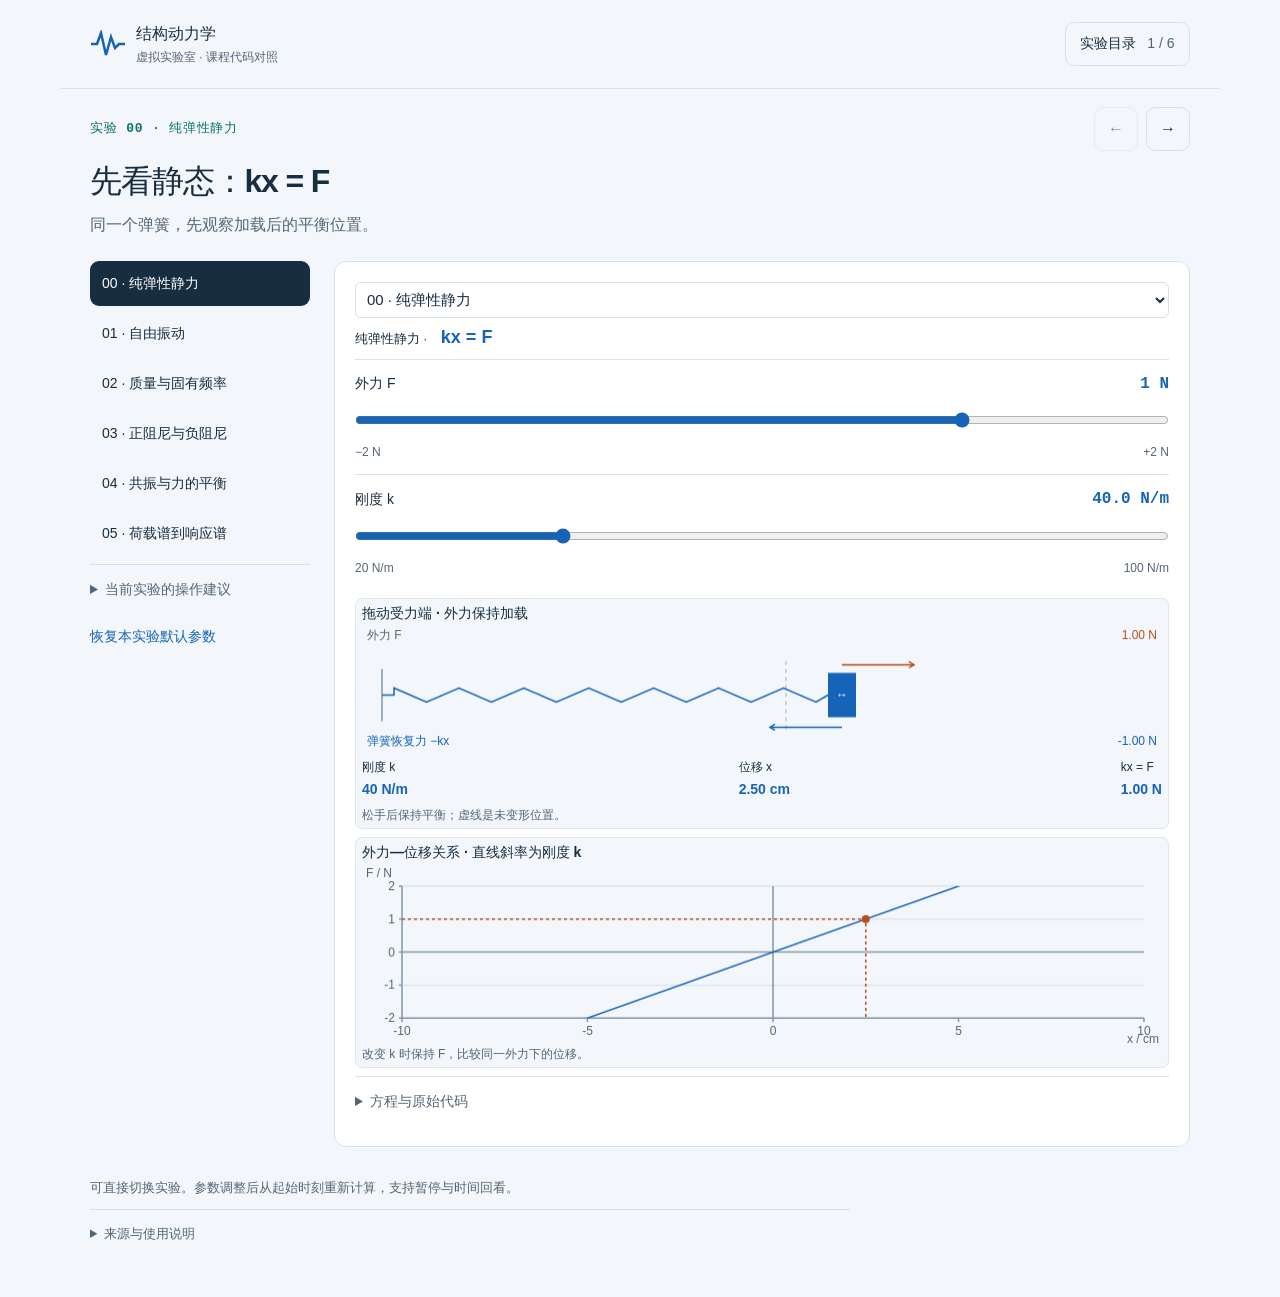
==== commit ee5d03ec: "Revert "Show true displacement-force response and complete mobile spectrum plots" This reverts commi" ====
--- a/docs/index.html
+++ b/docs/index.html
@@ -66,23 +66,6 @@
 #elastic-apparatus{touch-action:none;cursor:ew-resize}
 #elastic-values{display:flex;justify-content:space-between;gap:8px;font-size:12px;padding:6px 0}
 #elastic-values b{display:block;color:var(--blue);font-size:14px;font-weight:600}
-body[data-experiment="0"] .visual-stage,body[data-experiment="0"] .visual-caption{display:none}
-body[data-experiment="0"] #compact-views{grid-template-rows:.65fr 1.35fr;height:480px}
-.lab-focus[data-experiment="0"] #compact-views{height:auto;min-height:260px}
-body[data-experiment="0"] #experiment-tools{display:flex;gap:8px;align-items:center}
-.driven-info{font-size:12px;margin:4px 0;line-height:1.3}
-#driven-cart{flex:none;height:55px}
-#driven-values{display:flex;gap:5px;justify-content:space-between;font-size:12px;line-height:1.35;padding:2px 0}
-#driven-values b{color:var(--blue);font-weight:600}
-@media(max-width:780px) and (max-height:700px){
- .lab-focus[data-experiment="0"] #parameter-controls{display:grid;grid-template-columns:minmax(0,1fr) minmax(0,1fr);gap:0 10px}
- .lab-focus[data-experiment="0"] #parameter-controls>.control{grid-column:auto}
- .lab-focus[data-experiment="0"] #parameter-controls>details{grid-column:1/-1}
- .lab-focus[data-experiment="0"] .precise-value{width:67px}
- .lab-focus[data-experiment="0"] #compact-views{grid-template-rows:.8fr 1.2fr}
- .lab-focus[data-experiment="0"] #driven-cart{height:40px}
- .lab-focus[data-experiment="0"] #driven-values{font-size:11px}
-}
 @media(max-width:780px){
  .lab-focus{line-height:1.45}
  .lab-focus #lab-lesson{font-size:14px}
@@ -134,25 +117,6 @@
  .lab-focus .state-numbers b{font-size:13px}
  .lab-focus[data-experiment="8"] #compact-views{grid-template-rows:1.2fr .8fr}
  .lab-focus .compact-pair .compact-panel small{font-size:11px}
-}
-
-/* Keep the controls, plotted axes and playback in view on short phones. */
-@media(max-width:780px) and (max-height:700px){
- .lab-focus:is([data-experiment="0"],[data-experiment="5"]) .playback-bar{display:grid;grid-template-columns:64px minmax(0,1fr);grid-template-rows:22px 24px;gap:0 9px;padding:3px 0 0;margin-top:3px}
- .lab-focus:is([data-experiment="0"],[data-experiment="5"]) .transport{grid-column:1;grid-row:1/3;margin:0;display:flex;align-items:center}
- .lab-focus:is([data-experiment="0"],[data-experiment="5"]) .transport #play{padding:5px;min-height:44px}
- .lab-focus:is([data-experiment="0"],[data-experiment="5"]) .scrub-label{grid-column:2;grid-row:1;font-size:11px;align-items:center;line-height:1.2;gap:2px}
- .lab-focus:is([data-experiment="0"],[data-experiment="5"]) .scrub{grid-column:2;grid-row:2;width:100%}
- .lab-focus[data-experiment="0"] #compact-views{grid-template-rows:.7fr 1.3fr}
- .lab-focus[data-experiment="5"] #compact-views{grid-template-rows:1fr 1fr 1fr}
-}
-@media(max-width:780px) and (max-height:600px){
- .lab-focus[data-experiment="0"] #driven-cart{display:none}
- .lab-focus[data-experiment="0"] #compact-views{grid-template-rows:.8fr 1.2fr;min-height:280px}
- .lab-focus[data-experiment="0"] #driven-values{font-size:11px;gap:2px}
- .lab-focus[data-experiment="5"] #compact-views{gap:4px;min-height:320px}
- .lab-focus[data-experiment="5"] .compact-panel h3{display:none}
- .lab-focus[data-experiment="5"] .compact-panel small{font-size:11px;line-height:1.3}
 }
 </style></head><body>
 <header class="masthead"><a class="brand" href="#8" aria-label="返回纯弹性静力"><svg width="36" height="28" viewBox="0 0 36 28" aria-hidden="true"><path d="M1 14H7L11 3L16 25L21 7L25 18L29 14H35" fill="none" stroke="currentColor" stroke-width="2.5"/></svg><span>结构动力学<small>虚拟实验室 · 课程代码对照</small></span></a><button id="open-menu" class="plain" aria-expanded="false" aria-controls="course-menu">实验目录 <span id="count">1 / 8</span></button></header>
@@ -231,7 +195,7 @@
 if(typeof module!=='undefined')module.exports=DynamicsDiagnostics;
 </script><script>/* Only the explicit range control changes the comparison scale. */
 const InstrumentScale=(()=>{
- const levels=[10,50,600,1200,2000,20000];
+ const levels=[10,50,600,1200];
  const limit=p=>levels.includes(Number(p.displayRange))?Number(p.displayRange):10;
  const clamp=(x,L)=>Math.max(-L,Math.min(L,x));
  function ratios(z,max=5){const peak=Math.sqrt(Math.max(0,1-2*z*z)),values=Array.from({length:1001},(_,j)=>max*j/1000);for(let j=-240;j<=240;j++){const r=peak+j*z/20;if(r>=0&&r<=max)values.push(r);}values.push(1,peak);return [...new Set(values)].sort((a,b)=>a-b);}
@@ -509,7 +473,7 @@
     "name": "荷载谱到响应谱",
     "title": "一个荷载频率，对应一个响应",
     "scene": "选定一个频率后保持不变，观察同频响应的幅值与相位，再由老师引导换下一个频率。",
-    "task": "先选低频、共振或高频，按开始查看这一频率的运动。调参时保持量程不变。阻尼降到 0.001 时可手动扩大位移量程；两个频率之间由教师组织比较。",
+    "task": "先选低频、共振或高频，按开始查看这一频率的运动。调参时保持量程不变。阻尼降到 0.001 时可手动选 600；两个频率之间由教师组织比较。",
     "duration": 4,
     "defaults": {
       "frequency": 0.5,
@@ -572,7 +536,7 @@
     ],
     "caption": "",
     "note": "始终是当前单频的稳态响应。开始仅播放时间，外力频率保持不变。",
-    "model": "<p>每次只研究一个选定频率的简谐稳态响应。开始按钮只推进时间，绝不改变荷载频率；老师可以引导学生另选一个频率比较。m=1 kg，k=(2πfₙ)²。</p><p class=\"formula\">r=f/fₙ<br>D=1/√[(1−r²)²+(2ζr)²]<br>φ=atan2(2ζr,1−r²)<br>X=(F₀/k)D</p><p>两条谱线分别是外力幅值 F₀（N）与位移幅值 X（cm），位移未乘刚度。外力轴固定 0—2 N，位移轴由量程框手动选择；两轴单位不同，不能用图上高度比直接读 D。动态放大系数 D=X/(F₀/k)，以图中的独立曲线表示。时程左轴为外力 F（N），右轴为位移 x（cm），时间窗固定 4 s；调参不自动缩放。D 曲线横轴为频率比 0—3，配对幅值谱横轴为频率 Hz。位移的大量程档（1200、2000、20000 cm）对应的 D 轴固定为 0—600，使两种不同单位的图都能完整观察。各轴只随手动量程档改变，不随频率、力或阻尼自动缩放。</p><p>阻尼可从 0.001 调到 0.3，并可直接输入数值。小阻尼峰较尖；曲线在解析峰附近加密采样。ζ=0.001 时 r=1 的 D=500。低阻尼达到稳态需要很长启动过程，本实验显示已经建立的稳态。</p><p>这里是幅值谱；功率谱密度必须用 Sₓ=|H|²Sꜰ。多条谱线可各自变换再保留相位叠加；原代码按原样保留。</p>",
+    "model": "<p>每次只研究一个选定频率的简谐稳态响应。开始按钮只推进时间，绝不改变荷载频率；老师可以引导学生另选一个频率比较。m=1 kg，k=(2πfₙ)²。</p><p class=\"formula\">r=f/fₙ<br>D=1/√[(1−r²)²+(2ζr)²]<br>φ=atan2(2ζr,1−r²)<br>X=(F₀/k)D</p><p>两条谱线是 F₀ 与 kX，单位同为 N，始终共用手动固定量程，因此高度比为 D。时程也用同一个固定量程（F、kx，单位 N），时间窗固定 4 s；调参不会重新缩放。物理位移 X 单独以 cm 显示。D 曲线横轴固定为频率比 0—3。</p><p>阻尼可从 0.001 调到 0.3，并可直接输入数值。小阻尼峰较尖；曲线在解析峰附近加密采样。ζ=0.001 时 r=1 的 D=500。低阻尼达到稳态需要很长启动过程，本实验显示已经建立的稳态。</p><p>这里是幅值谱；功率谱密度必须用 Sₓ=|H|²Sꜰ。多条谱线可各自变换再保留相位叠加；原代码按原样保留。</p>",
     "source": "Dynamics.m：频率响应与频域转换；课件第22—27页。"
   },
   {
@@ -679,11 +643,6 @@
   }
 ];
 LESSONS.push({name:"纯弹性静力",title:"先看静态：kx = F",scene:"同一个弹簧，先观察加载后的平衡位置。",task:"拖动受力端或改变外力，观察F–x直线；保持外力再改变刚度。",duration:1,defaults:{force:1,stiffness:40},params:[{key:"force",label:"外力 F",min:-2,max:2,step:.01,unit:" N",ends:["−2 N","+2 N"]},{key:"stiffness",label:"刚度 k",min:20,max:100,step:1,unit:" N/m",ends:["20 N/m","100 N/m"]}],caption:"纯弹性静力平衡",note:"固定坐标观察外力与位移",model:"<p class=\"formula\">kx = F；x = F/k</p><p>x以米代入，k单位N/m。弹簧对受力端的实际恢复力为−kx，和外力F方向相反。这里逐个显示加载后的静力平衡，不模拟加载过程；松手后外力仍保持。</p>",source:"基于Dynamics.m线性弹簧项kx新增的静力导入实验；是网页新增教学示例，原代码逐字保留。"});
-
-LESSONS[0]={id:'driven',name:'动态加载：F—x',title:'周期外力下：外力F与位移x',scene:'保持周期外力，观察同一位移处的外力如何变化。',task:'比较低频、固有频率和高频下的外力—位移轨迹；暂停或拖动时间，对照同一时刻的x与F。',duration:4,
-defaults:{mass:1,stiffness:40,damping:.2,force:1,frequency:Math.sqrt(40)/(2*Math.PI),displayRange:10},
-params:[{key:'frequency',label:'外力频率 f',min:.05,max:8,step:.001,unit:' Hz',ends:['0.05 Hz','8 Hz']},{key:'damping',label:'阻尼比 ζ',min:.001,max:.3,step:.001,unit:'',ends:['0.001','0.300']},{key:'force',label:'外力幅值 F₀',min:0,max:2,step:.05,unit:' N',ends:['0 N','2 N'],advanced:true},{key:'mass',label:'质量 m',min:.5,max:4,step:.5,unit:' kg',ends:['0.5 kg','4 kg'],advanced:true},{key:'stiffness',label:'刚度 k',min:20,max:100,step:1,unit:' N/m',ends:['20 N/m','100 N/m'],advanced:true}],
-caption:'持续施加周期外力，展示稳态动态响应。',note:'横轴是真实位移x（cm），纵轴是外力F（N），轴量程固定。',model:'<p class="formula">mẍ+cẋ+kx=F₀sin(ωt)<br>x=Xsin(ωt−φ)<br>X=F₀/√[(k−mω²)²+(cω)²]<br>φ=atan2(cω,k−mω²)</p><p>这里的F是持续施加的外力。横轴x直接以厘米显示，未乘刚度，也未除以当前峰值。静力参考线F=kx使用同一x轴；以厘米代入图时F=kx/100。</p><p>有阻尼的周期稳态中，力与位移的相位差形成椭圆。ω=ωₙ时相差90°；是否看起来像圆还取决于两轴的单位和刻度。只有惯性而没有阻尼的非共振稳态满足F=(k−mω²)x，仍为直线。自由振动释放后外力F=0，可在质量和阻尼实验中观察自由响应。</p>',source:'Dynamics.m第57—64行的周期外力稳态、第124—129行的力位移轨迹。原图横轴kx；本页改为真实x（cm），纵轴外力F（N）。'};
 </script><script>const ORIGINAL_SOURCES = {"bridge_mode.m":"% 清空环境\r\nclear; clc; close all;\r\n\r\n%% 1. 桥梁的几何参数定义\r\nL = 1000;                % 梁长 (单位: m)\r\nb = 50;                  % 梁宽 (单位: m)\r\nh = 2;                   % 梁高 (单位: m)\r\nsegment_length = 10;      % 每段长度 (单位: m)\r\nn_segments = L / segment_length;   % 分段数量\r\nx = linspace(0, L, n_segments + 1); % 节点位置\r\n\r\n% 两个四分点和跨中点位置\r\nquarter_point1 = L / 4;\r\nquarter_point2 = 3 * L / 4;\r\nmid_point = L / 2;\r\n\r\n% 找到最近的节点索引\r\n[~, quarter1_idx] = min(abs(x - quarter_point1));\r\n[~, quarter2_idx] = min(abs(x - quarter_point2));\r\n[~, mid_idx] = min(abs(x - mid_point));\r\n\r\n%% 2. 振动模式选择\r\nmode_types = {'Vertical Bending', 'Lateral Bending', 'Torsion'};\r\norders = 1:2; % 1阶和2阶\r\n\r\n% 示例选择（用户可根据需要修改）\r\nselected_mode_type = 'Vertical Bending';   % 振动类型: 'Vertical Bending', 'Lateral Bending', 'Torsion'\r\nselected_order = 1;               % 振动阶数: 1或2\r\n\r\n% 振动频率\r\nbase_frequencies = containers.Map({'Vertical Bending', 'Lateral Bending', 'Torsion'}, [0.3, 0.25, 0.2]);\r\n\r\n%% 定义振动形态\r\n% 根据振动类型生成对应的位移形态\r\n[mode_shape, omega] = generate_mode_shape(base_frequencies, selected_mode_type, selected_order, x, L);\r\n\r\n%% 3. 时间参数定义\r\nT_end = 10;          % 模拟时间 (秒)\r\ndt = 0.02;           % 时间步长 (秒)\r\nt = 0:dt:T_end;      % 时间向量\r\nnum_steps = length(t);\r\n\r\n% 设置缩放因子（用于动画放大）\r\nscale_factor = 10;   \r\n\r\n% 预分配存储\r\ndisplacements = zeros(n_segments + 1, num_steps);\r\n\r\n%% 4. 计算每个时间步的位移\r\nfor i = 1:num_steps\r\n    displacements(:,i) = mode_shape * sin(omega * t(i)) * scale_factor;\r\nend\r\n\r\n%% 5. 绘制三维桥梁的振动动画\r\nplot_vibration_animation(x, displacements, selected_mode_type, scale_factor, b, h, n_segments);\r\n\r\n%% 定义函数部分\r\n\r\nfunction [mode_shape, omega] = generate_mode_shape(frequencies, mode_type, order, x, L)\r\n    % 根据选择的模式生成模态形状\r\n    base_freq = frequencies(mode_type);\r\n    omega = 2 * pi * base_freq * order; % 角频率\r\n    mode_shape = sin(order * pi * x / L); % 振型\r\nend\r\n\r\nfunction plot_vibration_animation(x, displacements, mode_type, scale_factor, b, h, n_segments)\r\n    % 绘制桥梁的振动动画\r\n    figure;\r\n    axis equal;\r\n    hold on;\r\n    xlabel('横向位置 (m)');\r\n    ylabel('竖向位移 (m)');\r\n    zlabel('侧向位移 (m)');\r\n    title(sprintf('桥梁振动动画 - %s', mode_type));\r\n    view(45, 30);\r\n\r\n    % 设置每段桥梁的几何形状\r\n    block_length = x(2) - x(1);\r\n    \r\n    % 动画循环\r\n    for i = 1:size(displacements, 2)\r\n        clf; % 清除上一帧\r\n        for seg = 1:n_segments\r\n            % 竖向或侧向位移\r\n            if strcmp(mode_type, 'Vertical Bending')\r\n                z_disp = displacements(seg, i);  % 竖向\r\n                plot3([x(seg) x(seg+1)], [0 0], [z_disp z_disp], 'b-', 'LineWidth', 2); \r\n            elseif strcmp(mode_type, 'Lateral Bending')\r\n                y_disp = displacements(seg, i);  % 侧向\r\n                plot3([x(seg) x(seg+1)], [y_disp y_disp], [0 0], 'r-', 'LineWidth', 2);\r\n            end\r\n        end\r\n        drawnow;\r\n    end\r\nend\r\n\r\n","bridge_mode_241011.m":"%% 桥梁振型表述\r\n% This script visualizes the vibration modes of a simply supported bridge main beam in 3D.\r\n% The vibration is analyzed at three quarter-span points, helping understand the behavior\r\n% of each mode in a real inspection scenario. Let's visualize and analyze one mode shape.\r\n\r\n%% Define Basic Parameters\r\nclc; clear;\r\nL = 30; % Length of the bridge main beam (meters)\r\nnPoints = 100; % Number of points along the length for visualization\r\nx = linspace(0, L, nPoints); % Discretized points along the bridge length\r\n\r\n% Mode shape parameters\r\namplitude = 0.5; % Maximum amplitude of displacement (meters)\r\nmodeNumber = 1; % Default mode number\r\nmodeType = 'Vertical Bending'; % Default mode type\r\n\r\n% Ask user for mode type and mode number\r\nprompt = 'Select mode type (1: Vertical Bending, 2: Lateral Bending, 3: Torsion): ';\r\nmodeSelection = input(prompt);\r\nswitch modeSelection\r\n    case 1\r\n        modeType = 'Vertical Bending';\r\n    case 2\r\n        modeType = 'Lateral Bending';\r\n    case 3\r\n        modeType = 'Torsion';\r\n    otherwise\r\n        disp('Invalid selection, defaulting to Vertical Bending.');\r\nend\r\n\r\nmodeNumber = input('Enter mode number (e.g., 1, 2, 3): ');\r\n\r\n%% Visualization of Mode Shape in 3D\r\nfigure;\r\nswitch modeType\r\n    case 'Vertical Bending'\r\n        displacement = amplitude * sin(modeNumber * pi * x / L);\r\n        plot3(x, zeros(size(x)), displacement, 'b', 'LineWidth', 2);\r\n        zlabel('Vertical displacement (m)');\r\n    case 'Lateral Bending'\r\n        displacement = amplitude * sin(modeNumber * pi * x / L);\r\n        plot3(x, zeros(size(x)), displacement, 'g', 'LineWidth', 2);\r\n        zlabel('Lateral displacement (m)');\r\n    case 'Torsion'\r\n        displacement = amplitude * sin(modeNumber * pi * x / L);\r\n        plot3(x, displacement, zeros(size(x)), 'm', 'LineWidth', 2);\r\n        zlabel('Torsional displacement (m)');\r\nend\r\ngrid on;\r\nxlabel('Length along bridge (m)');\r\nylabel('Transverse direction (m)');\r\ntitle([modeType, ' Mode Shape of Bridge Main Beam']);\r\nview(45, 20); % Adjust viewing angle for better visualization\r\naxis equal; % Keep axis scales equal for better representation\r\nylim([-amplitude, amplitude]); % Keep y-axis limits constant\r\nxlim([0, L]); % Keep x-axis limits constant\r\nzlim([-amplitude, amplitude]); % Keep z-axis limits constant\r\n\r\n%% Adding Quarter-Span Points\r\nhold on;\r\nquarterSpans = [L/4, L/2, 3*L/4];\r\nquarterDisplacements = amplitude * sin(modeNumber * pi * quarterSpans / L);\r\nif strcmp(modeType, 'Vertical Bending')\r\n    plot3(quarterSpans, zeros(size(quarterSpans)), quarterDisplacements, 'ro', 'MarkerSize', 8, 'MarkerFaceColor', 'r');\r\nelseif strcmp(modeType, 'Lateral Bending')\r\n    plot3(quarterSpans, zeros(size(quarterSpans)), quarterDisplacements, 'ro', 'MarkerSize', 8, 'MarkerFaceColor', 'r');\r\nelseif strcmp(modeType, 'Torsion')\r\n    plot3(quarterSpans, quarterDisplacements, zeros(size(quarterSpans)), 'ro', 'MarkerSize', 8, 'MarkerFaceColor', 'r');\r\nend\r\n\r\n%% Realistic Bridge Inspection Scenario\r\n% In real-world bridge inspections, monitoring displacement at key points is crucial.\r\n% Here, we consider three points at quarter spans (L/4, L/2, 3L/4), which are marked in red.\r\n% These points are commonly used to understand the dynamic behavior of the bridge.\r\n\r\n% Analysis Text:\r\n% - If the displacement at these quarter-span points matches the predicted values\r\n%   from the mode shape, it indicates healthy dynamic performance.\r\n% - Significant deviations might indicate damage, such as cracks or changes in stiffness.\r\n\r\n%% Animation of Bridge Main Beam Vibration\r\n% Animate the vibration mode shape of the bridge main beam.\r\nfigure;\r\nwidth = 4; % Width of the bridge (meters)\r\nheight = 1; % Height of the bridge (meters)\r\n\r\nfor t = 0:0.05:2*pi\r\n    % Calculate displacement at time t\r\n    displacement = amplitude * sin(modeNumber * pi * x / L) * cos(t);\r\n    % Plot 3D representation of the main beam with width and height\r\n    switch modeType\r\n        case 'Vertical Bending'\r\n            plot3(x, zeros(size(x)), displacement, 'b', 'LineWidth', 2);\r\n            fill3([x, fliplr(x)], [width/2 * ones(1, nPoints), -width/2 * ones(1, nPoints)], [displacement, fliplr(displacement)], 'b', 'FaceAlpha', 0.3);\r\n            zlabel('Vertical displacement (m)');\r\n        case 'Lateral Bending'\r\n            plot3(x, zeros(size(x)), displacement, 'g', 'LineWidth', 2);\r\n            fill3([x, fliplr(x)], [width/2 * ones(1, nPoints), -width/2 * ones(1, nPoints)], [displacement, fliplr(displacement)], 'g', 'FaceAlpha', 0.3);\r\n            zlabel('Lateral displacement (m)');\r\n        case 'Torsion'\r\n            plot3(x, displacement, zeros(size(x)), 'm', 'LineWidth', 2);\r\n            fill3([x, fliplr(x)], [displacement + width/2, fliplr(displacement - width/2)], [height/2 * ones(1, nPoints), -height/2 * ones(1, nPoints)], 'm', 'FaceAlpha', 0.3);\r\n            zlabel('Torsional displacement (m)');\r\n    end\r\n    hold off;\r\n    grid on;\r\n    xlabel('Length along bridge (m)');\r\n    ylabel('Transverse direction (m)');\r\n    title(['Animated Vibration of Bridge Main Beam - ', modeType]);\r\n    view(45, 20);\r\n    axis equal; % Keep axis scales equal for better representation\r\n    ylim([-amplitude, amplitude]); % Keep y-axis limits constant\r\n    xlim([0, L]); % Keep x-axis limits constant\r\n    zlim([-amplitude, amplitude]); % Keep z-axis limits constant\r\n    pause(0.05);\r\nend\r\n\r\n%% Summary\r\n% The visualized mode shapes help in understanding the dynamic properties of the bridge.\r\n% Real-time measurements from bridge inspections can be compared with these plots\r\n% to assess structural health and detect potential issues early.\r\n% The animations provide a clearer understanding of how the bridge deforms under different modes,\r\n% which is crucial for identifying abnormal behaviors during inspections.\r\n","Dynamics.m":"%% 固有频率和阻尼比的计算与说明\r\n\r\n% 定义系统参数\r\nm = 100;      % 质量 (kg)\r\nk = 100;   % 刚度 (N/m)\r\n\r\n% 计算系统的固有频率 (Natural Frequency)\r\nomega_n = sqrt(k/m);  % 固有频率 (rad/s)\r\nf_n = omega_n / (2 * pi);  % 固有频率 (Hz)\r\n\r\n% 定义阻尼比 (Damping Ratio)\r\nzeta = -0.008;  % 阻尼比\r\n\r\n% 计算阻尼振动频率 (Damped Natural Frequency)\r\nomega_d = omega_n * sqrt(1 - zeta^2);  % 阻尼振动频率 (rad/s)\r\n\r\n% 时间参数\r\ntspan = 1/f_n*674;\r\nt = linspace(0, tspan, tspan*100); \r\n\r\n% 初始条件\r\nx0 = 1;  % 初始位移 (m)\r\nv0 = 0;  % 初始速度 (m/s)\r\n\r\n% 计算自由振动响应\r\nx_t = exp(-zeta * omega_n * t) .* (x0 * cos(omega_d * t) + (v0 + zeta * omega_n * x0) / omega_d * sin(omega_d * t));\r\n\r\n% 绘制响应曲线\r\nfigure;\r\nhold on;\r\ngrid on;\r\nxlabel('周期（T）');\r\nylabel('位移响应 (m)');\r\ntitle(sprintf('阻尼比 \\\\zeta = %.3f 下的自由振动响应', zeta));\r\n\r\n% 绘制响应曲线\r\nplot(t*f_n, x_t, 'b-', 'LineWidth', 1.5, 'DisplayName', sprintf('\\\\zeta = %.2f', zeta));\r\n\r\n% 定义系统参数\r\nm = 1;     % 质量 (kg)\r\nk = 1;   % 刚度 (N/m)\r\n\r\n% 计算系统固有频率和阻尼比\r\nomega_n = sqrt(k/m);  % 固有频率 (rad/s)\r\n%zeta = c / (2 * sqrt(k * m));  % 阻尼比\r\nzeta = 0.01;\r\nc = zeta*(2 * sqrt(k * m));\r\n\r\n% 外荷载频率为固有频率的 1/10\r\nomega_load = omega_n *1;\r\n\r\n% 定义时间参数\r\nt_total = 3*1/omega_load*2*pi;  % 动画总时长 (秒)\r\nt = linspace(0, t_total, 300);  % 时间向量\r\n\r\n% 定义外部荷载 (正弦波)\r\nF0 = 1;  % 外力幅值\r\nF = F0 * sin(omega_load * t);  % 外力\r\n\r\n% 计算结构的稳态响应\r\nr = omega_load / omega_n;  % 频率比\r\nDAF = 1 / sqrt((1 - r^2)^2 + (2 * zeta * r)^2);  % 动力放大系数\r\nphi = atan2(2 * zeta * r, 1 - r^2);  % 相位差\r\nx = DAF * (F0 / k) * sin(omega_load * t - phi);  % 结构稳态响应\r\n\r\n%% 创建图形窗口，使用 subplot 布局\r\n\r\nfigure;\r\n\r\n% 左侧的子图（外荷载随时间变化的正弦波）\r\nsubplot(2, 1, 1);  % 左侧子图\r\nhold on;\r\nylabel('外荷载 (N)');\r\nxlabel('时间 (s)');\r\ntitle('外荷载随时间变化');\r\n%set(gca, 'YAxisLocation', 'right');  % 让纵轴在右侧，和中间图对齐\r\ngrid on;\r\n% 左侧 comet 初始化\r\nh1 = plot(t(1), F(1), 'r.', 'MarkerSize', 30);  % 当前点的轨迹\r\ncomet_tail1 = plot(t, F, 'Color', [0.7 0.7 0.7]);  % 灰色历史轨迹\r\n% 下侧的子图（结构响应 * k 随时间变化）\r\nsubplot(2, 1, 2);  % 下侧子图，占用第8、12个位置\r\nhold on;\r\nxlabel('结构响应 * k');\r\nylabel('时间 (s)');\r\ntitle('结构响应随时间变化');\r\n%set(gca, 'YAxisLocation', 'right');  % 让纵轴在右侧，和中间图对齐\r\ngrid on;\r\n% 下侧 comet 初始化\r\nh3 = plot(t(1),x(1) * k,  'b.', 'MarkerSize', 30);  % 当前点的轨迹\r\ncomet_tail3 = plot(t,x * k,  'Color', [0.7 0.7 0.7]);  % 灰色历史轨迹\r\n\r\n%% 同步动画\r\n\r\nfor i = 1:length(t)\r\n    % 更新左侧子图的外荷载\r\n    set(h1, 'XData', t(i), 'YData', F(i));\r\n    % 更新下侧子图的结构响应\r\n    set(h3, 'XData', t(i), 'YData', x(i) * k);\r\n    % 暂停控制动画速度\r\n    pause(0.001);\r\nend\r\n\r\n\r\n%% 创建图形窗口，使用 subplot 布局\r\n\r\nfigure;\r\n\r\n% 左侧的子图（外荷载随时间变化的正弦波）\r\nsubplot(2, 2, 1);  % 左侧子图，占用第1、5、9个位置\r\nhold on;\r\n%ylabel('外荷载 (N)');\r\nxlabel('时间 (s)');\r\ntitle('外荷载随时间变化');\r\nset(gca, 'YAxisLocation', 'right');  % 让纵轴在右侧，和中间图对齐\r\ngrid on;\r\n% 左侧 comet 初始化\r\nh1 = plot(t(1), F(1), 'r.', 'MarkerSize', 30);  % 当前点的轨迹\r\ncomet_tail1 = plot(t, F, 'Color', [0.7 0.7 0.7]);  % 灰色历史轨迹\r\n\r\n% 中间主图 (外荷载 vs 结构响应的 comet 动画)\r\nsubplot(2, 2, 2);  % 中间主图，使用多个位置让其宽度适中\r\nhold on;\r\nxlabel('结构响应 (*k)');\r\nylabel('外荷载 (N)');\r\ntitle('外荷载与结构响应');\r\nplot([-1, 1], [-1, 1] * F0, 'k--', 'LineWidth', 1.5);  % 绘制 y=x 的虚线\r\ncomet_tail2 = plot(x * k, F, 'Color', [0.7 0.7 0.7]);  % 灰色历史轨迹\r\nh2 = plot(x(1) * k, F(1), 'b.', 'MarkerSize', 30);  % 当前点的轨迹\r\ngrid on;\r\n\r\n% 下侧的子图（结构响应 * k 随时间变化）\r\nsubplot(2, 2, 4);  % 下侧子图，占用第8、12个位置\r\nhold on;\r\n%xlabel('结构响应 * k');\r\nylabel('时间 (s)');\r\n%title('结构响应随时间变化');\r\nset(gca, 'XAxisLocation', 'top');  % 让横轴在上方，和中间图对齐\r\ngrid on;\r\n% 下侧 comet 初始化\r\nh3 = plot(x(1) * k, t(1), 'b.', 'MarkerSize', 30);  % 当前点的轨迹\r\ncomet_tail3 = plot(x * k, t, 'Color', [0.7 0.7 0.7]);  % 灰色历史轨迹\r\n\r\n%% 同步动画\r\n\r\nfor i = 1:length(t)\r\n    % 更新左侧子图的外荷载\r\n    set(h1, 'XData', t(i), 'YData', F(i));\r\n    \r\n    % 更新中间主图的外荷载与结构响应\r\n    set(h2, 'XData', x(i) * k, 'YData', F(i));\r\n    \r\n    % 更新下侧子图的结构响应\r\n    set(h3, 'XData', x(i) * k, 'YData', t(i));\r\n    \r\n    % 暂停控制动画速度\r\n    pause(0.001);\r\nend\r\n\r\n% 计算位移的导数\r\nv = omega_load * DAF * (F0 / k) * cos(omega_load * t - phi);  % 速度 (一阶导数)\r\na = -omega_load^2 * DAF * (F0 / k) * sin(omega_load * t - phi);  % 加速度 (二阶导数)\r\n\r\n% 计算力\r\nF_inertia = m * a;       % 惯性力\r\nF_damping = c * v;       % 阻尼力\r\nF_spring = k * x;        % 弹性力\r\n\r\n%% 创建图形窗口，使用 subplot 布局\r\n\r\nfigure;\r\n\r\n% 左上：外荷载随时间变化\r\nsubplot(4, 1, 1);\r\nhold on;\r\nylabel('外荷载 (N)');\r\nxlabel('时间 (s)');\r\ntitle('外荷载随时间变化');\r\ngrid on;\r\nh_load = plot(t(1), F(1), 'r.', 'MarkerSize', 30);  % 当前点的轨迹\r\ncomet_load = plot(t, F, 'Color', [0.7 0.7 0.7]);   % 灰色历史轨迹\r\n\r\n% 左中：惯性力随时间变化\r\nsubplot(4, 1, 2);\r\nhold on;\r\nylabel('惯性力 (N)');\r\nxlabel('时间 (s)');\r\ntitle('惯性力随时间变化');\r\ngrid on;\r\nh_inertia = plot(t(1), F_inertia(1), 'b.', 'MarkerSize', 30);  % 当前点的轨迹\r\ncomet_inertia = plot(t, F_inertia, 'Color', [0.7 0.7 0.7]);   % 灰色历史轨迹\r\n\r\n% 左下：阻尼力随时间变化\r\nsubplot(4, 1, 3);\r\nhold on;\r\nylabel('阻尼力 (N)');\r\nxlabel('时间 (s)');\r\ntitle('阻尼力随时间变化');\r\ngrid on;\r\nh_damping = plot(t(1), F_damping(1), 'g.', 'MarkerSize', 30);  % 当前点的轨迹\r\ncomet_damping = plot(t, F_damping, 'Color', [0.7 0.7 0.7]);   % 灰色历史轨迹\r\n\r\n% 右下：弹性力随时间变化\r\nsubplot(4, 1, 4);\r\nhold on;\r\nylabel('弹性力 (N)');\r\nxlabel('时间 (s)');\r\ntitle('弹性力随时间变化');\r\ngrid on;\r\nh_spring = plot(t(1), F_spring(1), 'm.', 'MarkerSize', 30);  % 当前点的轨迹\r\ncomet_spring = plot(t, F_spring, 'Color', [0.7 0.7 0.7]);   % 灰色历史轨迹\r\n\r\n%% 同步动画\r\n\r\nfor i = 1:length(t)\r\n    % 更新外荷载轨迹\r\n    set(h_load, 'XData', t(i), 'YData', F(i));\r\n    \r\n    % 更新惯性力轨迹\r\n    set(h_inertia, 'XData', t(i), 'YData', F_inertia(i));\r\n    \r\n    % 更新阻尼力轨迹\r\n    set(h_damping, 'XData', t(i), 'YData', F_damping(i));\r\n    \r\n    % 更新弹性力轨迹\r\n    set(h_spring, 'XData', t(i), 'YData', F_spring(i));\r\n    \r\n    % 暂停控制动画速度\r\n    pause(0.001);\r\nend\r\n\r\n%调整阻尼比，调整至0.001、0.01、0.05，观察结构响应的最大值有什么变化。\r\n\r\n% MATLAB Script to analyze frequency spectrum of steady-state input and output signals for different excitation frequencies\r\n\r\n% Define system parameters\r\nm = 1;          % Mass (kg)\r\nk = 100;        % Stiffness (N/m)\r\nc = 1;          % Damping coefficient (Ns/m)\r\n\r\n% Natural frequency of the system\r\nomega_n = sqrt(k/m);     % Natural frequency (rad/s)\r\n%zeta = c / (2*sqrt(m*k)); % Damping ratio\r\nzeta = 0.004;\r\n\r\nc = zeta*(2*sqrt(m*k)); % 根据阻尼比定义c\r\n\r\n% Time parameters\r\nt_total = 100;              % Total time for simulation to reduce spectral leakage (seconds)\r\nt = linspace(0, t_total, 100000); % Time vector with more points for higher resolution\r\ndt = t(2) - t(1);           % Time step\r\n\r\n% Define a range of excitation frequencies (including more frequencies)\r\nexcitation_frequencies = [0.1,0.2, 0.5, 0.8,0.9, 1,1.1, 1.2, 1.5, 2] * omega_n; % Excitation frequencies (rad/s)\r\n\r\n% Initialize arrays to store FFT results\r\nfreq = []; % Frequency vector\r\nF_ffts = []; % FFTs of input signals\r\nX_ffts = []; % FFTs of output signals\r\nDAFs = [];   % Dynamic Amplification Factors\r\n\r\n% Loop over different excitation frequencies\r\nfor i = 1:length(excitation_frequencies)\r\n    omega_excitation = excitation_frequencies(i); % Current excitation frequency\r\n    \r\n    % External force as a sinusoidal function with the current frequency\r\n    F0 = 1; % Amplitude of the force\r\n    F = F0 * sin(omega_excitation * t); % Sinusoidal external force\r\n\r\n    % Theoretical steady-state response\r\n    A = F0 / m;  % Force amplitude per unit mass\r\n    denominator = sqrt((omega_n^2 - omega_excitation^2)^2 + (2*zeta*omega_n*omega_excitation)^2);\r\n    amplitude_response = A / denominator; % Steady-state amplitude\r\n    phase_shift = atan2(2*zeta*omega_n*omega_excitation, omega_n^2 - omega_excitation^2); % Phase shift\r\n\r\n    % Steady-state displacement response\r\n    displacement = amplitude_response * sin(omega_excitation * t - phase_shift); % Output signal\r\n\r\n    % Select steady-state portion of the signals for frequency analysis\r\n    steady_start_idx = round(length(t) * 0.5); % Start index for steady-state analysis\r\n    F_steady = F(steady_start_idx:end); % Steady-state portion of input force\r\n    X_steady = displacement(steady_start_idx:end); % Steady-state portion of displacement\r\n\r\n    % Compute FFT for steady-state input and output\r\n    N = length(F_steady); % Length of steady-state signal\r\n    F_fft = abs(fft(F_steady) / N); % Normalized FFT for input\r\n    X_fft = abs(fft(X_steady) / N); % Normalized FFT for output\r\n\r\n    % Normalize input FFT to make its peak value equal to 1\r\n    F_fft = F_fft / max(F_fft);\r\n    \r\n    % Store results for plotting\r\n    F_ffts(:, i) = F_fft;\r\n    X_ffts(:, i) = X_fft;\r\n    \r\n    if isempty(freq)\r\n        freq = (0:N-1) * (2 * pi / (N * dt)); % Frequency vector in rad/s\r\n    end\r\n\r\n    % Compute DAF based on peak values\r\n    input_peak = max(F_fft);\r\n    output_peak = max(X_fft);\r\n    DAF_peak_ratio = output_peak / input_peak;\r\n    DAFs(i) = DAF_peak_ratio;\r\n\r\n    % Display DAF result\r\n    %fprintf('DAF for \\\\omega = %.2f\\\\omega_n: %.2f\\n', omega_excitation/omega_n, DAF_peak_ratio);\r\nend\r\n\r\n% Plot frequency spectrum for all input signals on one figure\r\nfigure;\r\nhold on;\r\ngrid on;\r\nxlabel('Frequency (rad/s)');\r\nylabel('Amplitude');\r\ntitle('Frequency Spectrum of Steady-State Input Signals (Normalized to Peak = 1)');\r\ncolors = {'r', 'g', 'b', 'c', 'm', 'y', 'k', [0.5, 0.5, 0.5], [0.5, 0, 0.5], [0.8, 0.4, 0]};\r\n\r\nfor i = 1:length(excitation_frequencies)\r\n    plot(freq, F_ffts(:, i), '--', 'Color', colors{i}, 'LineWidth', 1.5, 'DisplayName', sprintf('Input \\\\omega = %.2f\\\\omega_n', excitation_frequencies(i)/omega_n));\r\nend\r\nxlim([0, 30]); % Limit x-axis to 0-30 rad/s for clearer view\r\nlegend('Location', 'Best');\r\n\r\n% Plot frequency spectrum for all output signals on one figure\r\nfigure;\r\nhold on;\r\ngrid on;\r\nxlabel('Frequency (rad/s)');\r\nylabel('Amplitude');\r\ntitle('Frequency Spectrum of Steady-State Output Signals');\r\nfor i = 1:length(excitation_frequencies)\r\n    plot(freq, X_ffts(:, i), '-', 'Color', colors{i}, 'LineWidth', 1.5, 'DisplayName', sprintf('Output \\\\omega = %.2f\\\\omega_n', excitation_frequencies(i)/omega_n));\r\nend\r\nxlim([0, 30]); % Limit x-axis to 0-30 rad/s for clearer view\r\nlegend('Location', 'Best');\r\n\r\n\r\n\r\n%% 绘制动力放大系数的曲线\r\n\r\n% 设定参数\r\nzeta = 0.001;  % 阻尼比\r\nomega_n = 1;  % 固有频率，假设为 1 rad/s\r\n\r\n% 定义频率比范围，设置为激励频率相对于固有频率的比值\r\nomega_ratio = logspace(-2, 1, 1000);  % 使用 logspace 定义频率比范围, 从 0.01 到 10\r\n\r\n% 计算动力放大系数 (DAF)\r\nDAF = 1 ./ sqrt((1 - omega_ratio.^2).^2 + (2 * zeta * omega_ratio).^2);\r\n\r\n% 双对数坐标下的 DAF 曲线\r\nfigure;\r\n\r\n% 绘制背景区域\r\nhold on;\r\nfill([0.01 1/5 1/5 0.01], [0.01 0.01 100 100], [1, 0.8, 0.8], 'EdgeColor', 'none');  % 静力响应区 (红色背景)\r\nfill([0.8 1.2 1.2 0.8], [0.01 0.01 100 100], [0.8, 1, 0.8], 'EdgeColor', 'none');  % 共振区 (绿色背景)\r\nfill([3 10 10 3], [0.01 0.01 100 100], [0.8, 0.8, 1], 'EdgeColor', 'none');  % 响应弱化区 (蓝色背景)\r\n\r\n% 绘制动力放大系数曲线\r\nloglog(omega_ratio, DAF, 'b-', 'LineWidth', 1.5);  % 确保使用 loglog 进行双对数绘图\r\nxlabel('频率比 r = \\omega/\\omega_n (对数坐标)');\r\nylabel('动力放大系数 (DAF)');\r\ntitle(sprintf('阻尼比 \\\\zeta = %.3f 的动力放大系数曲线 (双对数坐标)', zeta));\r\ngrid on;\r\nxlim([0.01 10]);\r\nylim([0.01 100]);\r\n\r\n% 标注区域\r\ntext(0.02, 75, '静力响应区', 'Color', 'r', 'FontSize', 12);\r\ntext(0.8, 75, '共振区', 'Color', 'k', 'FontSize', 12);\r\ntext(4, 75, '弱化区', 'Color', 'b', 'FontSize', 12);\r\nset(gca, 'XScale', 'log', 'YScale', 'log');  % Set X and Y axes to log scale\r\nhold off;\r\n\r\n% MATLAB Script to plot input spectrum, DAF curve, and response spectrum\r\n\r\n% System parameters\r\nm = 1;          % Mass (kg)\r\nk = (2*pi*3)^2 * m; % Stiffness based on natural frequency of 3 Hz (omega_n = 2*pi*f_n)\r\nzeta = 0.001;    % Damping ratio\r\n\r\n% Natural frequency of the system (rad/s)\r\nomega_n = sqrt(k/m);  % Omega_n corresponds to 3 Hz (i.e., 2*pi*3)\r\n\r\n% Frequency range for analysis (0 to 10 Hz)\r\nf_min = 0.1;\r\nf_max = 10;\r\nf = linspace(f_min, f_max, 1000);  % Frequency vector in Hz\r\nomega = 2 * pi * f;                % Convert frequency to rad/s\r\n\r\n% Time vector for generating signals\r\nt_total = 10;                       % Total time in seconds\r\ndt = 1/1000;                        % Time step (1000 Hz sampling rate)\r\nt = 0:dt:t_total-dt;                % Time vector\r\n\r\n% 1. Input signal: Sum of sinusoids at 1 Hz and 5 Hz\r\nF_input_time =2*( sin(2*pi*1*t)+sin(2*pi*3*t) + sin(2*pi*5*t));  % Input signal in time domain\r\n\r\n% Perform FFT to get the frequency spectrum\r\nN = length(F_input_time);                    % Length of the signal\r\nF_input_fft = abs(fft(F_input_time)/N);       % Normalized FFT\r\nF_input_fft = F_input_fft(1:N/2+1);           % Take only the positive frequencies\r\nfrequencies = (0:N/2) * (1/t_total);          % Frequency vector in Hz\r\n\r\n% 2. DAF (Dynamic Amplification Factor) curve calculation\r\nDAF = 1 ./ sqrt((1 - (omega/omega_n).^2).^2 + (2*zeta*omega/omega_n).^2);\r\n\r\n% 3. Response spectrum: Multiply input spectrum by DAF\r\n% Interpolate DAF values to match the frequencies obtained from FFT\r\nDAF_interp = interp1(f, DAF, frequencies, 'linear', 'extrap');\r\nresponse_spectrum = F_input_fft .* DAF_interp;  % Multiply input spectrum by DAF\r\n\r\n% Plot 1: Input spectrum\r\nfigure;\r\nsubplot(3,1,1);\r\nstem(frequencies, F_input_fft);\r\ntitle('Input Spectrum (1 Hz and 5 Hz)');\r\nxlabel('Frequency (Hz)');\r\nylabel('Amplitude');\r\nxlim([0, 10]);\r\ngrid on;\r\n\r\n% Plot 2: DAF curve\r\nsubplot(3,1,2);\r\nsemilogy(f, DAF);\r\ntitle('Dynamic Amplification Factor (DAF)');\r\nxlabel('Frequency (Hz)');\r\nylabel('DAF');\r\nxlim([0, 10]);\r\ngrid on;\r\n\r\n% Plot 3: Response spectrum\r\nsubplot(3,1,3);\r\nstem(frequencies, response_spectrum);\r\ntitle('Response Spectrum (Input Spectrum * DAF)');\r\nxlabel('Frequency (Hz)');\r\nylabel('Amplitude');\r\nxlim([0, 10]);\r\ngrid on;\r\n\r\n% MATLAB Script to plot wind spectrum input, DAF curve, and response spectrum\r\n\r\n% System parameters\r\nm = 1;          % Mass (kg)\r\nk = (2*pi*3.1)^2 * m; % Stiffness based on natural frequency of 3 Hz (omega_n = 2*pi*f_n)\r\nzeta = 0.02;    % Damping ratio\r\n\r\n% Natural frequency of the system (rad/s)\r\nomega_n = sqrt(k/m);  % Omega_n corresponds to 3 Hz (i.e., 2*pi*3)\r\n\r\n% Frequency range for analysis (0 to 10 Hz)\r\nf_min = 0.1;\r\nf_max = 10;\r\nf = linspace(f_min, f_max, 1000);  % Frequency vector in Hz\r\nomega = 2 * pi * f;                % Convert frequency to rad/s\r\n\r\n% Wind parameters\r\nU = 30;            % Mean wind speed (m/s)\r\nI_u = 0.2;         % Turbulence intensity\r\nu_star = I_u * U;  % Friction velocity\r\nL_u = 340;         % Length scale (m)\r\n\r\n% 1. Wind spectrum (Kaimal spectrum)\r\nSu = (4 * L_u * u_star^2) ./ (U * (1 + 6 * f * L_u / U).^(5/3));\r\n\r\n% 2. DAF (Dynamic Amplification Factor) curve calculation\r\nDAF = 1 ./ sqrt((1 - (omega/omega_n).^2).^2 + (2*zeta*omega/omega_n).^2);\r\n\r\n% 3. Response spectrum: Multiply wind spectrum by DAF\r\nresponse_spectrum = Su .* DAF;\r\n\r\n% Plot 1: Wind spectrum (input spectrum)\r\nfigure;\r\nsubplot(3,1,1);\r\nplot(f, Su, 'LineWidth', 1.5);\r\ntitle('Wind Spectrum (Kaimal, U=30 m/s, I_u=0.2)');\r\nxlabel('Frequency (Hz)');\r\nylabel('Power Spectral Density (m^2/s)');\r\nxlim([0.1, 10]);\r\ngrid on;\r\n\r\n% Plot 2: DAF curve\r\nsubplot(3,1,2);\r\nsemilogy(f, DAF, 'LineWidth', 1.5);\r\ntitle('Dynamic Amplification Factor (DAF)');\r\nxlabel('Frequency (Hz)');\r\nylabel('DAF');\r\nxlim([0, 10]);\r\ngrid on;\r\n\r\n% Plot 3: Response spectrum\r\nsubplot(3,1,3);\r\nplot(f, response_spectrum, 'LineWidth', 1.5);\r\ntitle('Response Spectrum (Wind Spectrum * DAF)');\r\nxlabel('Frequency (Hz)');\r\nylabel('Amplitude');\r\nxlim([0.1, 10]);\r\ngrid on;\r\n\r\nclear\r\nclc\r\n% MATLAB Symbolic Solver for Dynamic Equation\r\n\r\n% Define symbolic variables测试\r\nsyms y(x)\r\n\r\n% Define the differential equation\r\neqn = diff(y, x, 2) + y == 0;\r\n\r\n% Solve the differential equation\r\ny_solution = dsolve(eqn);\r\ndisp('测试d2y/dx2+y=0的解:');\r\n% Display the general solution\r\ndisp('The general solution for y(x) is:');\r\npretty(y_solution)\r\n\r\n\r\n% Define symbolic variables\r\nsyms x(t) m c k F0 omega\r\ndisp('动力学方程:');\r\n% Define the equation of motion\r\neqn = m*diff(x, t, 2) + c*diff(x, t) + k*x == F0*sin(omega*t);\r\n\r\n% Solve the differential equation\r\nx_solution = dsolve(eqn);\r\n\r\n% Display the general solution\r\ndisp('The general solution for x(t) is:');\r\npretty(x_solution)\r\n\r\n% % MATLAB Symbolic Solver for Dynamic Equation with Initial Conditions and Plotting\r\n% \r\n% % Define symbolic variables\r\n% syms x(t)\r\n% \r\n% % Given parameters\r\n% m = 1;            % Mass (kg)\r\n% k = 1;            % Stiffness (N/m)\r\n% c = 1;            % Damping coefficient\r\n% F0 = 1;           % Force amplitude\r\n% omega = 0.9;      % Force frequency\r\n\r\n% % Define the equation of motion as a second-order ODE\r\n% eqn = m*diff(x, t, 2) + c*diff(x, t) + k*x == F0*sin(omega*t);\r\n% \r\n% % Define initial conditions\r\n% x0 = 0;  % Initial displacement\r\n% v0 = 0;  % Initial velocity (dx/dt at t=0)\r\n% \r\n% % Solve the differential equation with initial conditions\r\n% x_solution = dsolve(eqn, x(0) == 0, diff(x, t) == 0);\r\n% \r\n% % Display the specific solution with initial conditions\r\n% disp('The solution for x(t) with initial conditions is:');\r\n% x_solution = simplify(x_solution); % Simplify the solution\r\n% pretty(x_solution)\r\n% \r\n% % Convert symbolic solution to a MATLAB function for plotting\r\n% x_func = matlabFunction(x_solution);\r\n% \r\n% % Define the time range for the plot\r\n% t_values = linspace(0, 100, 1000);\r\n% \r\n% % Evaluate the response over the time range\r\n% x_values = x_func(t_values);\r\n% \r\n% % Plot the response\r\n% figure;\r\n% plot(t_values, x_values, 'LineWidth', 1.5);\r\n% xlabel('Time (t)');\r\n% ylabel('Displacement (x(t))');\r\n% title('Dynamic Response of the System with m=1, k=1, c=1, F_0=1, \\omega=0.9');\r\n% grid on;\r\n\r\n\r\n%% 固有频率和阻尼比的计算与说明\r\n\r\n% 定义系统参数\r\nm = 2300;      % 质量 (kg)\r\nk = 180000;   % 刚度 (N/m)\r\n\r\n% 计算系统的固有频率 (Natural Frequency)\r\nomega_n = sqrt(k/m);  % 固有频率 (rad/s)\r\nf_n = omega_n / (2 * pi);  % 固有频率 (Hz)\r\n\r\n% 定义阻尼比 (Damping Ratio)\r\nzeta = 0.04;  % 阻尼比为5%\r\n\r\n% 计算阻尼振动频率 (Damped Natural Frequency)\r\nomega_d = omega_n * sqrt(1 - zeta^2);  % 阻尼振动频率 (rad/s)\r\n\r\n% 时间参数\r\ntspan = 10;\r\nt = linspace(0, tspan, tspan*100);  % 时间范围从0到10秒, 1000个时间点\r\n\r\n% 初始条件\r\nx0 = 1;  % 初始位移 (m)\r\nv0 = 0;  % 初始速度 (m/s)\r\n\r\n% 计算自由振动响应\r\nx_t = exp(-zeta * omega_n * t) .* (x0 * cos(omega_d * t) + (v0 + zeta * omega_n * x0) / omega_d * sin(omega_d * t));\r\n\r\n% 绘制响应曲线\r\nfigure;\r\nhold on;\r\ngrid on;\r\nxlabel('时间 (s)');\r\nylabel('位移响应 (m)');\r\ntitle(sprintf('阻尼比 \\\\zeta = %.3f 下的自由振动响应', zeta));\r\n\r\n% 绘制响应曲线\r\nplot(t, x_t, 'b-', 'LineWidth', 1.5, 'DisplayName', sprintf('\\\\zeta = %.2f', zeta));\r\nlegend('show', 'Location', 'northeast');\r\n\r\n%% 固有频率和阻尼比的计算与说明\r\n\r\n\r\n% 计算系统的固有频率 (Natural Frequency)\r\nomega_n = sqrt(k/m);  % 固有频率 (rad/s)\r\nf_n = omega_n / (2 * pi);  % 固有频率 (Hz)\r\n\r\n\r\n% 计算阻尼振动频率 (Damped Natural Frequency)\r\nomega_d = omega_n * sqrt(1 - zeta^2);  % 阻尼振动频率 (rad/s)\r\n\r\n% 生成阻尼比的说明文本\r\nif zeta > 0.001 && zeta \u003c= 0.01\r\n    damping_description = '钢结构的一般阻尼比取值范围为 0.001 - 0.01。';\r\nelseif zeta > 0.01 && zeta \u003c= 0.05\r\n    damping_description = '混凝土结构的一般阻尼比取值范围为 0.01 - 0.05。';\r\nelseif zeta \u003c 0\r\n    damping_description = '这是负阻尼，一般用于桥梁抗风领域的颤振和发散振动模式。';\r\nelse\r\n    damping_description = '阻尼比越大，结构振动衰减越快。';\r\nend\r\n\r\n% 显示 LaTeX 公式内容\r\nlatex_formula_omega_n = sprintf('$$\\\\omega_n = \\\\sqrt{\\\\frac{k}{m}} = \\\\sqrt{\\\\frac{%.0f}{%.0f}} = %.2f\\\\,\\\\mathrm{rad/s}$$', k, m, omega_n);\r\nlatex_formula_zeta = sprintf('$$\\\\zeta = %.3f$$', zeta);\r\nlatex_formula_omega_d = sprintf('$$\\\\omega_d = \\\\omega_n \\\\sqrt{1 - \\\\zeta^2} = %.2f \\\\times \\\\sqrt{1 - %.2f^2} = %.2f\\\\,\\\\mathrm{rad/s}$$', omega_n, zeta, omega_d);\r\n\r\n% 创建一个空白的图形窗口来显示这些公式\r\nfigure;\r\naxis off;  % 隐藏坐标轴\r\nhold on;\r\n\r\n% 在图形中显示文字描述\r\nannotation('textbox', [0.1, 0.85, 0.8, 0.1], 'String', damping_description, 'Interpreter', 'none', 'FontSize', 12, 'EdgeColor', 'none', 'FontWeight', 'bold');\r\n\r\n% 将 LaTeX 公式显示在图形上\r\nannotation('textbox', [0.1, 0.7, 0.8, 0.2], 'String', latex_formula_omega_n, 'Interpreter', 'latex', 'FontSize', 14, 'EdgeColor', 'none');\r\nannotation('textbox', [0.1, 0.55, 0.8, 0.2], 'String', latex_formula_zeta, 'Interpreter', 'latex', 'FontSize', 14, 'EdgeColor', 'none');\r\nannotation('textbox', [0.1, 0.4, 0.8, 0.2], 'String', latex_formula_omega_d, 'Interpreter', 'latex', 'FontSize', 14, 'EdgeColor', 'none');\r\n\r\n% 修改标题：尝试不使用LaTeX解析器来解决错误\r\ntitle('固有频率和阻尼比的计算公式', 'FontSize', 16, 'FontWeight', 'normal');\r\n\r\nfunction dydt = sdof_system(t, y, m, c, k, F0, omega)\r\n    % Differential equations for SDOF system under dynamic load\r\n    % y(1) = displacement, y(2) = velocity\r\n    dydt = zeros(2, 1);\r\n    dydt(1) = y(2);\r\n    dydt(2) = (F0 * sin(omega * t) - c * y(2) - k * y(1)) / m;\r\nend\r\n","Dynamics_MDOF.m":"% 悬臂梁（建筑物）的自由衰减振动过程模拟，考虑前五阶振型，并添加选择振型功能\r\n\r\n% 参数设置\r\nL = 100;            % 楼的高度 (m)\r\nwidth = 2;          % 楼的宽度 (m)\r\namplitude = 2;      % 初始位移幅度 (m)\r\nzeta = 0.051;       % 阻尼比\r\nomega_n = 2 * pi / 10;  % 自然频率 (rad/s)，假设周期为10秒\r\nT = 30;             % 模拟时间 (s)\r\nfps = 30;           % 帧率 (frames per second)\r\nnum_frames = T * fps; % 总帧数\r\n\r\n% 定义时间向量\r\nt = linspace(0, T, num_frames);  % 时间向量\r\n\r\n% 用户选择振型 (1-5)\r\nmode_choice = 4;\r\n\r\n% 定义振型特征值（前五阶）\r\nbeta = [1.87510407, 4.69409113, 7.85475744, 10.99560784, 14.13716549];  % 前五阶悬臂梁特征值 (无量纲)\r\n\r\n% 根据选择的振型设置振型函数\r\nif mode_choice >= 1 && mode_choice \u003c= 5\r\n    beta_n = beta(mode_choice);\r\nelse\r\n    disp('无效选择，默认使用第一振型');\r\n    beta_n = beta(1);\r\nend\r\n\r\n% 定义自由衰减运动位移公式：x(t) = A * exp(-zeta*omega_n*t) * cos(omega_d * t)\r\nomega_d = omega_n * sqrt(1 - zeta^2);  % 阻尼后的频率 (rad/s)\r\nx_t = @(t) amplitude * exp(-zeta * omega_n * t) .* cos(omega_d * t);  % 计算顶端位移\r\n\r\n% 定义选择的振型函数\r\nphi_n = @(y) cosh(beta_n * y / L) - cos(beta_n * y / L) - ...\r\n    ((cosh(beta_n) + cos(beta_n)) / (sinh(beta_n) + sin(beta_n))) * (sinh(beta_n * y / L) - sin(beta_n * y / L));\r\n\r\n% 高度分布\r\ny = linspace(0, L, 50);  % 从底部到顶部的高度划分成50段\r\n\r\n% 选择顶端和中间位置的高度\r\ny_top = L;              % 顶端高度\r\ny_mid = L * 0.5;        % 中间高度\r\n\r\n% 初始化存储顶端和中间位置的位移值\r\ntop_displacement_history = zeros(1, num_frames);\r\nmid_displacement_history = zeros(1, num_frames);\r\n\r\n% 动画绘制\r\nfigure;\r\nfor frame = 1:num_frames\r\n    % 当前时间\r\n    t_now = t(frame);\r\n    \r\n    % 计算当前时间的顶端位移\r\n    top_displacement = x_t(t_now);\r\n    \r\n    % 计算不同高度处的位移，使用选择的振型进行缩放\r\n    displacements = top_displacement * phi_n(y);\r\n    \r\n    % 计算顶端和中间位置的位移\r\n    top_disp = top_displacement * phi_n(y_top);\r\n    mid_disp = top_displacement * phi_n(y_mid);\r\n    \r\n    % 存储位移历史\r\n    top_displacement_history(frame) = top_disp;\r\n    mid_displacement_history(frame) = mid_disp;\r\n    \r\n    % 建筑物左侧和右侧的坐标（根据当前位移情况）\r\n    x_left = -width / 2 + displacements;  % 左侧的位移\r\n    x_right = width / 2 + displacements;  % 右侧的位移\r\n    \r\n    % 清除之前的图像\r\n    clf;\r\n    \r\n    % 子图 1：动态展示建筑物的振动状态\r\n    subplot(2, 2, [1 3]);\r\n    fill([x_left, fliplr(x_right)], [y, fliplr(y)], 'b');\r\n    hold on;\r\n    % 标出顶端和中间位置\r\n    plot(top_disp, y_top, 'ro', 'MarkerSize', 8, 'LineWidth', 2);  % 标出顶端\r\n    plot(mid_disp, y_mid, 'go', 'MarkerSize', 8, 'LineWidth', 2);  % 标出中间位置\r\n    hold off;\r\n    axis([-10 10 0 L + 10]);  % 设置X轴为[-10, 10]，Y轴为[0, L]\r\n    xlabel('位移 (m)');\r\n    ylabel('高度 (m)');\r\n    title(sprintf('自由衰减振动，第 %d 阶振型 (t = %.2f 秒)', mode_choice, t_now));\r\n    grid on;\r\n    \r\n    % 子图 2：顶端位移随时间变化\r\n    subplot(2, 2, 2);\r\n    plot(t(1:frame), top_displacement_history(1:frame), 'r', 'LineWidth', 1.5);\r\n    xlabel('时间 (s)');\r\n    ylabel('顶端位移 (m)');\r\n    title('顶端位移随时间变化');\r\n    grid on;\r\n    xlim([0, T]);\r\n    ylim([-amplitude - 2, amplitude + 2]);\r\n    \r\n    % 子图 3：中间位置位移随时间变化\r\n    subplot(2, 2, 4);\r\n    plot(t(1:frame), mid_displacement_history(1:frame), 'g', 'LineWidth', 1.5);\r\n    xlabel('时间 (s)');\r\n    ylabel('中间位移 (m)');\r\n    title('中间位移随时间变化');\r\n    grid on;\r\n    xlim([0, T]);\r\n    ylim([-amplitude - 2, amplitude + 2]);\r\n    \r\n    % 暂停以创建动画效果\r\n    pause(1/fps);\r\nend\r\n\r\n\r\n\r\n% 悬臂梁的前三阶振型动态响应动画（分别绘制，颠倒 x 和 y 轴）\r\n\r\n% 参数定义\r\nL = 10;           % 梁的长度 (m)\r\nx = linspace(0, L, 1000);  % 沿梁的长度分布 (m)\r\nT = 10;           % 动画持续时间 (秒)\r\nfps = 30;         % 帧率 (frames per second)\r\nnum_frames = T * fps; % 总帧数\r\n\r\n% 悬臂梁的前三阶特征值 (beta_n) 和固有频率 (无量纲)\r\nbeta = [1.87510407, 4.69409113, 7.85475744];  % 悬臂梁前三阶特征值\r\nfrequencies = [3.52, 22.03, 61.70];  % 对应的前三阶固有频率 (Hz) 估计值，参考悬臂梁理论\r\n\r\n% 定义振型函数\r\nvibration_mode = @(beta_n, x, L) (cosh(beta_n * x / L) - cos(beta_n * x / L)) - ...\r\n    ((cosh(beta_n) + cos(beta_n)) / (sinh(beta_n) + sin(beta_n))) * (sinh(beta_n * x / L) - sin(beta_n * x / L));\r\n\r\n% 计算前三阶振型\r\nmode1 = vibration_mode(beta(1), x, L);\r\nmode2 = vibration_mode(beta(2), x, L);\r\nmode3 = vibration_mode(beta(3), x, L);\r\n\r\n% 设置振幅和振动频率\r\namplitude = [0.1, 0.05, 0.02];  % 振动的幅度\r\nomega = 2 * pi * frequencies;  % 转换为角频率 (rad/s)\r\n\r\n% 创建第一阶振型动画\r\nfigure;\r\nfor frame = 1:num_frames\r\n    t = (frame - 1) / fps;  % 当前时间\r\n    \r\n    % 计算第一阶振型的动态响应（正弦函数模拟振动）\r\n    y1 = amplitude(1) * mode1 * sin(omega(1) * t);  % 第一阶振型\r\n    \r\n    % 绘制第一阶振型 (将 y1 放在 x 轴，x 放在 y 轴)\r\n    plot(y1, x, 'LineWidth', 2);\r\n    axis([-0.2 0.2 0 L]);  % 设置X轴和Y轴范围\r\n    xlabel('位移 (m)');\r\n    ylabel('梁的长度 (m)');\r\n    title(sprintf('悬臂梁第一阶振型 (t = %.2f 秒)', t));\r\n    grid on;\r\n    \r\n    % 暂停以创建动画效果\r\n    pause(1/fps);\r\nend\r\n\r\n% 创建第二阶振型动画\r\nfigure;\r\nfor frame = 1:num_frames\r\n    t = (frame - 1) / fps;  % 当前时间\r\n    \r\n    % 计算第二阶振型的动态响应\r\n    y2 = amplitude(2) * mode2 * sin(omega(2) * t);  % 第二阶振型\r\n    \r\n    % 绘制第二阶振型 (将 y2 放在 x 轴，x 放在 y 轴)\r\n    plot(y2, x, 'LineWidth', 2);\r\n    axis([-0.2 0.2 0 L]);  % 设置X轴和Y轴范围\r\n    xlabel('位移 (m)');\r\n    ylabel('梁的长度 (m)');\r\n    title(sprintf('悬臂梁第二阶振型 (t = %.2f 秒)', t));\r\n    grid on;\r\n    \r\n    % 暂停以创建动画效果\r\n    pause(1/fps);\r\nend\r\n\r\n% 创建第三阶振型动画\r\nfigure;\r\nfor frame = 1:num_frames\r\n    t = (frame - 1) / fps;  % 当前时间\r\n    \r\n    % 计算第三阶振型的动态响应\r\n    y3 = amplitude(3) * mode3 * sin(omega(3) * t);  % 第三阶振型\r\n    \r\n    % 绘制第三阶振型 (将 y3 放在 x 轴，x 放在 y 轴)\r\n    plot(y3, x, 'LineWidth', 2);\r\n    axis([-0.2 0.2 0 L]);  % 设置X轴和Y轴范围\r\n    xlabel('位移 (m)');\r\n    ylabel('梁的长度 (m)');\r\n    title(sprintf('悬臂梁第三阶振型 (t = %.2f 秒)', t));\r\n    grid on;\r\n    \r\n    % 暂停以创建动画效果\r\n    pause(1/fps);\r\nend\r\n\r\n\r\n% 悬臂梁的动态响应动画，添加时变塔顶和中部位置的位移展示\r\n\r\n% 参数定义\r\nL = 10;               % 梁的长度 (m)\r\nx = linspace(0, L, 1000);  % 沿梁的长度分布 (m)\r\nT = 10;               % 动画持续时间 (秒)\r\nfps = 30;             % 帧率 (frames per second)\r\nnum_frames = T * fps; % 总帧数\r\n\r\n% 悬臂梁的前三阶特征值 (beta_n) 和固有频率 (无量纲)\r\nbeta = [1.87510407, 4.69409113, 7.85475744];  % 悬臂梁前三阶特征值\r\nfrequencies = [3.52, 22.03, 61.70];  % 对应的前三阶固有频率 (Hz) 估计值，参考悬臂梁理论\r\n\r\n% 定义振型函数\r\nvibration_mode = @(beta_n, x, L) (cosh(beta_n * x / L) - cos(beta_n * x / L)) - ...\r\n    ((cosh(beta_n) + cos(beta_n)) / (sinh(beta_n) + sin(beta_n))) * (sinh(beta_n * x / L) - sin(beta_n * x / L));\r\n\r\n% 计算前三阶振型\r\nmode1 = vibration_mode(beta(1), x, L);  % 第一阶振型\r\nmode2 = vibration_mode(beta(2), x, L);  % 第二阶振型\r\nmode3 = vibration_mode(beta(3), x, L);  % 第三阶振型\r\n\r\n% 设置振幅和振动频率\r\namplitude = [0.1, 0.05, 0.02];  % 振动的幅度\r\nomega = 2 * pi * frequencies;   % 转换为角频率 (rad/s)\r\n\r\n% 选择塔顶和中部的位置\r\ny_top = L;         % 顶端高度\r\ny_mid = L * 0.5;   % 中部高度\r\n\r\n% 初始化存储顶端和中部位置的位移\r\ntop_displacement_history = zeros(1, num_frames);\r\nmid_displacement_history = zeros(1, num_frames);\r\ntime_history = linspace(0, T, num_frames);  % 时间向量\r\n\r\n% 创建动画\r\nfigure;\r\nfor frame = 1:num_frames\r\n    t = (frame - 1) / fps;  % 当前时间\r\n    \r\n    % 计算不同阶振型的动态响应（正弦函数模拟振动）\r\n    y1 = amplitude(1) * mode1 * sin(omega(1) * t);  % 第一阶振型\r\n    y2 = amplitude(2) * mode2 * sin(omega(2) * t);  % 第二阶振型\r\n    y3 = amplitude(3) * mode3 * sin(omega(3) * t);  % 第三阶振型\r\n    \r\n    % 绘制前三阶振型的叠加结果\r\n    y_total = y1 + y2 + y3;\r\n    \r\n    % 计算塔顶和中部位置的位移\r\n    top_displacement = interp1(x, y_total, y_top);  % 插值计算顶端位移\r\n    mid_displacement = interp1(x, y_total, y_mid);  % 插值计算中部位移\r\n    \r\n    % 存储位移历史\r\n    top_displacement_history(frame) = top_displacement;\r\n    mid_displacement_history(frame) = mid_displacement;\r\n    \r\n    % 清除之前的图像\r\n    clf;\r\n    \r\n    % 子图 1：动态展示梁的振动状态\r\n    subplot(2, 2, [1,3]);\r\n    plot(y_total, x, 'LineWidth', 2);\r\n    hold on;\r\n    % 在主图中用圆圈标记塔顶和中部的位置\r\n    plot(top_displacement, y_top, 'ro', 'MarkerSize', 8, 'LineWidth', 2);  % 红色圈标记塔顶位置\r\n    plot(mid_displacement, y_mid, 'bo', 'MarkerSize', 8, 'LineWidth', 2);  % 蓝色圈标记中部位置\r\n    axis([-0.4 0.4 0 L ]);  % 限定位移和梁长的显示范围\r\n    ylabel('梁的长度 (m)');\r\n    xlabel('位移 (m)');\r\n    title(sprintf('悬臂梁振动动画 (t = %.2f 秒)', t));\r\n    grid on;\r\n    \r\n    % 子图 2：展示塔顶和中部位置的位移随时间变化\r\n    subplot(2, 2, 2);\r\n    hold on;\r\n    plot(time_history(1:frame), top_displacement_history(1:frame), 'r', 'LineWidth', 1.5);  % 顶端位移曲线\r\n    \r\n    xlabel('时间 (s)');\r\n    ylabel('位移 (m)');\r\n    title('塔顶位置的位移随时间变化');\r\n    grid on;\r\n    xlim([0 T]);\r\n    ylim([-0.4 0.4]);  % 根据振幅设定范围\r\n    \r\n    subplot(2, 2, 4);\r\n    hold on;\r\n    plot(time_history(1:frame), mid_displacement_history(1:frame), 'b', 'LineWidth', 1.5);  % 中部位移曲线\r\n    xlabel('时间 (s)');\r\n    ylabel('位移 (m)');\r\n    title('中部位置的位移随时间变化');\r\n    grid on;\r\n    xlim([0 T]);\r\n    ylim([-0.2 0.2]);  % 根据振幅设定范围\r\n\r\n    % 控制动画速度，使其更加流畅\r\n    pause(1/fps);\r\nend\r\n\r\n% 计算塔顶和中部位置的频谱\r\nFs = fps;  % 采样频率\r\nn = length(top_displacement_history);\r\n\r\n% 频率向量\r\nf = (0:n-1)*(Fs/n);\r\n\r\n% 计算顶端和中部位置的频谱\r\ntop_fft = abs(fft(top_displacement_history));\r\nmid_fft = abs(fft(mid_displacement_history));\r\n\r\n% 绘制频谱图\r\nfigure;\r\nsubplot(2,1,1);\r\nplot(f(1:n/2), top_fft(1:n/2), 'r');\r\ntitle('塔顶位置的频谱');\r\nxlabel('频率 (Hz)');\r\nylabel('幅值');\r\ngrid on;\r\n\r\nsubplot(2,1,2);\r\nplot(f(1:n/2), mid_fft(1:n/2), 'b');\r\ntitle('中部位置的频谱');\r\nxlabel('频率 (Hz)');\r\nylabel('幅值');\r\ngrid on;\r\n","cantilever_beam.html":"\u003c!DOCTYPE html>\r\n\u003chtml lang=\"zh-CN\">\r\n\u003chead>\r\n    \u003cmeta charset=\"UTF-8\">\r\n    \u003cmeta name=\"viewport\" content=\"width=device-width, initial-scale=1.0\">\r\n    \u003ctitle>多自由度悬臂梁振动分析\u003c/title>\r\n    \u003cstyle>\r\n        * {\r\n            margin: 0;\r\n            padding: 0;\r\n            box-sizing: border-box;\r\n        }\r\n\r\n        body {\r\n            font-family: 'Microsoft YaHei', 'Arial', sans-serif;\r\n            background: linear-gradient(135deg, #667eea 0%, #764ba2 100%);\r\n            padding: 20px;\r\n            min-height: 100vh;\r\n        }\r\n\r\n        .container {\r\n            max-width: 1800px;\r\n            margin: 0 auto;\r\n            background: white;\r\n            border-radius: 20px;\r\n            padding: 30px;\r\n            box-shadow: 0 20px 60px rgba(0,0,0,0.3);\r\n        }\r\n\r\n        h1 {\r\n            text-align: center;\r\n            color: #333;\r\n            margin-bottom: 10px;\r\n            font-size: 32px;\r\n        }\r\n\r\n        .subtitle {\r\n            text-align: center;\r\n            color: #666;\r\n            margin-bottom: 30px;\r\n            font-size: 16px;\r\n        }\r\n\r\n        .main-content {\r\n            display: grid;\r\n            grid-template-columns: 1fr 350px;\r\n            gap: 30px;\r\n            margin-bottom: 30px;\r\n        }\r\n\r\n        .canvas-container {\r\n            background: #f8f9fa;\r\n            border-radius: 15px;\r\n            padding: 20px;\r\n            box-shadow: 0 4px 15px rgba(0,0,0,0.1);\r\n        }\r\n\r\n        canvas {\r\n            display: block;\r\n            width: 100%;\r\n            background: white;\r\n            border-radius: 10px;\r\n        }\r\n\r\n        #beamCanvas {\r\n            height: 500px;\r\n        }\r\n\r\n        .charts-section {\r\n            display: grid;\r\n            grid-template-columns: 1fr 1fr;\r\n            gap: 20px;\r\n            margin-top: 20px;\r\n        }\r\n\r\n        .chart-container {\r\n            background: #f8f9fa;\r\n            border-radius: 15px;\r\n            padding: 20px;\r\n            box-shadow: 0 4px 15px rgba(0,0,0,0.1);\r\n        }\r\n\r\n        .chart-container h3 {\r\n            color: #667eea;\r\n            margin-bottom: 15px;\r\n            font-size: 18px;\r\n            text-align: center;\r\n        }\r\n\r\n        #timeHistoryCanvas, #fftCanvas {\r\n            height: 300px;\r\n        }\r\n\r\n        .controls {\r\n            background: #f8f9fa;\r\n            border-radius: 15px;\r\n            padding: 25px;\r\n            box-shadow: 0 4px 15px rgba(0,0,0,0.1);\r\n            max-height: 820px;\r\n            overflow-y: auto;\r\n        }\r\n\r\n        .control-group {\r\n            margin-bottom: 25px;\r\n            padding-bottom: 20px;\r\n            border-bottom: 2px solid #e0e0e0;\r\n        }\r\n\r\n        .control-group:last-child {\r\n            border-bottom: none;\r\n        }\r\n\r\n        .control-group h3 {\r\n            color: #667eea;\r\n            margin-bottom: 15px;\r\n            font-size: 18px;\r\n        }\r\n\r\n        .slider-control {\r\n            margin-bottom: 15px;\r\n        }\r\n\r\n        .slider-control label {\r\n            display: block;\r\n            color: #555;\r\n            margin-bottom: 8px;\r\n            font-size: 14px;\r\n            font-weight: 500;\r\n        }\r\n\r\n        .slider-value {\r\n            float: right;\r\n            color: #667eea;\r\n            font-weight: bold;\r\n        }\r\n\r\n        input[type=\"range\"] {\r\n            width: 100%;\r\n            height: 6px;\r\n            border-radius: 5px;\r\n            background: #ddd;\r\n            outline: none;\r\n            -webkit-appearance: none;\r\n        }\r\n\r\n        input[type=\"range\"]::-webkit-slider-thumb {\r\n            -webkit-appearance: none;\r\n            appearance: none;\r\n            width: 18px;\r\n            height: 18px;\r\n            border-radius: 50%;\r\n            background: #667eea;\r\n            cursor: pointer;\r\n            box-shadow: 0 2px 5px rgba(0,0,0,0.2);\r\n        }\r\n\r\n        input[type=\"range\"]::-moz-range-thumb {\r\n            width: 18px;\r\n            height: 18px;\r\n            border-radius: 50%;\r\n            background: #667eea;\r\n            cursor: pointer;\r\n            box-shadow: 0 2px 5px rgba(0,0,0,0.2);\r\n        }\r\n\r\n        .checkbox-control {\r\n            margin-bottom: 12px;\r\n        }\r\n\r\n        .checkbox-control label {\r\n            display: flex;\r\n            align-items: center;\r\n            color: #555;\r\n            cursor: pointer;\r\n            font-size: 14px;\r\n        }\r\n\r\n        .checkbox-control input[type=\"checkbox\"] {\r\n            margin-right: 10px;\r\n            width: 18px;\r\n            height: 18px;\r\n            cursor: pointer;\r\n        }\r\n\r\n        button {\r\n            width: 100%;\r\n            padding: 12px;\r\n            background: linear-gradient(135deg, #667eea 0%, #764ba2 100%);\r\n            color: white;\r\n            border: none;\r\n            border-radius: 8px;\r\n            font-size: 16px;\r\n            font-weight: bold;\r\n            cursor: pointer;\r\n            transition: transform 0.2s, box-shadow 0.2s;\r\n            margin-bottom: 10px;\r\n        }\r\n\r\n        button:hover {\r\n            transform: translateY(-2px);\r\n            box-shadow: 0 5px 15px rgba(102, 126, 234, 0.4);\r\n        }\r\n\r\n        button:active {\r\n            transform: translateY(0);\r\n        }\r\n\r\n        .info-panel {\r\n            background: #e8f4f8;\r\n            border-left: 4px solid #667eea;\r\n            padding: 15px;\r\n            border-radius: 8px;\r\n            margin-top: 15px;\r\n        }\r\n\r\n        .info-panel h4 {\r\n            color: #333;\r\n            margin-bottom: 8px;\r\n            font-size: 14px;\r\n        }\r\n\r\n        .info-panel p {\r\n            color: #666;\r\n            font-size: 12px;\r\n            line-height: 1.6;\r\n        }\r\n\r\n        .mode-buttons {\r\n            display: grid;\r\n            grid-template-columns: 1fr 1fr;\r\n            gap: 8px;\r\n            margin-bottom: 15px;\r\n        }\r\n\r\n        .mode-buttons button {\r\n            padding: 8px;\r\n            font-size: 14px;\r\n        }\r\n\r\n        .frequency-display {\r\n            background: white;\r\n            padding: 10px;\r\n            border-radius: 6px;\r\n            margin-top: 10px;\r\n            font-size: 12px;\r\n            color: #555;\r\n            line-height: 1.5;\r\n        }\r\n\r\n        .point-selector {\r\n            display: grid;\r\n            grid-template-columns: repeat(3, 1fr);\r\n            gap: 8px;\r\n            margin-top: 10px;\r\n        }\r\n\r\n        .point-selector button {\r\n            padding: 8px;\r\n            font-size: 13px;\r\n        }\r\n    \u003c/style>\r\n\u003c/head>\r\n\u003cbody>\r\n    \u003cdiv class=\"container\">\r\n        \u003ch1>多自由度悬臂梁振动分析系统\u003c/h1>\r\n        \u003cp class=\"subtitle\">Multi-DOF Cantilever Beam Vibration Analysis with FFT\u003c/p>\r\n\r\n        \u003cdiv class=\"main-content\">\r\n            \u003cdiv class=\"canvas-container\">\r\n                \u003ccanvas id=\"beamCanvas\">\u003c/canvas>\r\n            \u003c/div>\r\n\r\n            \u003cdiv class=\"controls\">\r\n                \u003cdiv class=\"control-group\">\r\n                    \u003ch3>🎯 振型选择\u003c/h3>\r\n                    \u003cdiv class=\"mode-buttons\">\r\n                        \u003cbutton onclick=\"setMode(1)\">第1阶\u003c/button>\r\n                        \u003cbutton onclick=\"setMode(2)\">第2阶\u003c/button>\r\n                        \u003cbutton onclick=\"setMode(3)\">第3阶\u003c/button>\r\n                        \u003cbutton onclick=\"setMode(4)\">第4阶\u003c/button>\r\n                    \u003c/div>\r\n                    \u003cdiv class=\"frequency-display\" id=\"freqDisplay\">\r\n                        当前频率: 0.00 Hz\r\n                    \u003c/div>\r\n                \u003c/div>\r\n\r\n                \u003cdiv class=\"control-group\">\r\n                    \u003ch3>⚙️ 振动参数\u003c/h3>\r\n                    \u003cdiv class=\"slider-control\">\r\n                        \u003clabel>\r\n                            振幅倍数\r\n                            \u003cspan class=\"slider-value\" id=\"ampValue\">2.0\u003c/span>\r\n                        \u003c/label>\r\n                        \u003cinput type=\"range\" id=\"amplitude\" min=\"0.5\" max=\"5\" step=\"0.1\" value=\"2\">\r\n                    \u003c/div>\r\n\r\n                    \u003cdiv class=\"slider-control\">\r\n                        \u003clabel>\r\n                            动画速度\r\n                            \u003cspan class=\"slider-value\" id=\"speedValue\">1.0x\u003c/span>\r\n                        \u003c/label>\r\n                        \u003cinput type=\"range\" id=\"speed\" min=\"0.1\" max=\"3\" step=\"0.1\" value=\"1\">\r\n                    \u003c/div>\r\n\r\n                    \u003cdiv class=\"slider-control\">\r\n                        \u003clabel>\r\n                            阻尼比 (ξ)\r\n                            \u003cspan class=\"slider-value\" id=\"dampValue\">0.05\u003c/span>\r\n                        \u003c/label>\r\n                        \u003cinput type=\"range\" id=\"damping\" min=\"0\" max=\"1\" step=\"0.01\" value=\"0.05\">\r\n                    \u003c/div>\r\n                \u003c/div>\r\n\r\n                \u003cdiv class=\"control-group\">\r\n                    \u003ch3>🔧 模态组合\u003c/h3>\r\n                    \u003cdiv class=\"checkbox-control\">\r\n                        \u003clabel>\r\n                            \u003cinput type=\"checkbox\" id=\"mode1\" checked>\r\n                            第1阶振型 (1.00 Hz)\r\n                        \u003c/label>\r\n                    \u003c/div>\r\n                    \u003cdiv class=\"checkbox-control\">\r\n                        \u003clabel>\r\n                            \u003cinput type=\"checkbox\" id=\"mode2\">\r\n                            第2阶振型 (2.00 Hz)\r\n                        \u003c/label>\r\n                    \u003c/div>\r\n                    \u003cdiv class=\"checkbox-control\">\r\n                        \u003clabel>\r\n                            \u003cinput type=\"checkbox\" id=\"mode3\">\r\n                            第3阶振型 (3.00 Hz)\r\n                        \u003c/label>\r\n                    \u003c/div>\r\n                    \u003cdiv class=\"checkbox-control\">\r\n                        \u003clabel>\r\n                            \u003cinput type=\"checkbox\" id=\"mode4\">\r\n                            第4阶振型 (4.00 Hz)\r\n                        \u003c/label>\r\n                    \u003c/div>\r\n                \u003c/div>\r\n\r\n                \u003cdiv class=\"control-group\">\r\n                    \u003ch3>🎲 随机振动\u003c/h3>\r\n                    \u003cdiv class=\"slider-control\">\r\n                        \u003clabel>\r\n                            激励强度\r\n                            \u003cspan class=\"slider-value\" id=\"randomValue\">0.0\u003c/span>\r\n                        \u003c/label>\r\n                        \u003cinput type=\"range\" id=\"randomIntensity\" min=\"0\" max=\"5\" step=\"0.1\" value=\"0\">\r\n                    \u003c/div>\r\n                    \u003cbutton onclick=\"toggleRandom()\">启动/停止随机激励\u003c/button>\r\n                \u003c/div>\r\n\r\n                \u003cdiv class=\"control-group\">\r\n                    \u003ch3>📊 监测点选择\u003c/h3>\r\n                    \u003cdiv class=\"point-selector\">\r\n                        \u003cbutton onclick=\"selectPoint(0.25)\">L/4\u003c/button>\r\n                        \u003cbutton onclick=\"selectPoint(0.5)\">L/2\u003c/button>\r\n                        \u003cbutton onclick=\"selectPoint(0.75)\">3L/4\u003c/button>\r\n                        \u003cbutton onclick=\"selectPoint(1.0)\" style=\"grid-column: span 3;\">自由端 (L)\u003c/button>\r\n                    \u003c/div>\r\n                \u003c/div>\r\n\r\n                \u003cdiv class=\"control-group\">\r\n                    \u003cbutton onclick=\"toggleAnimation()\">⏯️ 暂停/播放\u003c/button>\r\n                    \u003cbutton onclick=\"resetAnimation()\">🔄 重置\u003c/button>\r\n                    \u003cbutton onclick=\"exportData()\">💾 导出数据 (CSV)\u003c/button>\r\n                \u003c/div>\r\n\r\n                \u003cdiv class=\"info-panel\">\r\n                    \u003ch4>💡 使用说明\u003c/h4>\r\n                    \u003cp>\r\n                        • 振型：悬臂梁的自然振动模式\u003cbr>\r\n                        • 阻尼比：能量耗散系数(0-1)\u003cbr>\r\n                        • 模态组合：叠加多个振型\u003cbr>\r\n                        • 随机振动：模拟环境激励\u003cbr>\r\n                        • FFT：频域分析，识别主频\r\n                    \u003c/p>\r\n                \u003c/div>\r\n            \u003c/div>\r\n        \u003c/div>\r\n\r\n        \u003cdiv class=\"charts-section\">\r\n            \u003cdiv class=\"chart-container\">\r\n                \u003ch3>📈 位移时程曲线\u003c/h3>\r\n                \u003ccanvas id=\"timeHistoryCanvas\">\u003c/canvas>\r\n            \u003c/div>\r\n            \u003cdiv class=\"chart-container\">\r\n                \u003ch3>🔬 傅里叶变换 (FFT)\u003c/h3>\r\n                \u003ccanvas id=\"fftCanvas\">\u003c/canvas>\r\n            \u003c/div>\r\n        \u003c/div>\r\n    \u003c/div>\r\n\r\n    \u003cscript>\r\n        // Canvas setup\r\n        const beamCanvas = document.getElementById('beamCanvas');\r\n        const beamCtx = beamCanvas.getContext('2d');\r\n        const timeCanvas = document.getElementById('timeHistoryCanvas');\r\n        const timeCtx = timeCanvas.getContext('2d');\r\n        const fftCanvas = document.getElementById('fftCanvas');\r\n        const fftCtx = fftCanvas.getContext('2d');\r\n\r\n        // Set canvas sizes\r\n        function resizeCanvas() {\r\n            [beamCanvas, timeCanvas, fftCanvas].forEach(canvas => {\r\n                const rect = canvas.getBoundingClientRect();\r\n                canvas.width = rect.width;\r\n                canvas.height = rect.height;\r\n            });\r\n        }\r\n        resizeCanvas();\r\n        window.addEventListener('resize', resizeCanvas);\r\n\r\n        // Physics parameters\r\n        const beamLength = 1.0;\r\n        const numNodes = 50;\r\n        let currentMode = 1;\r\n        let amplitude = 2.0;\r\n        let animationSpeed = 1.0;\r\n        let dampingRatio = 0.05;\r\n        let time = 0;\r\n        let isAnimating = true;\r\n        let randomIntensity = 0;\r\n        let isRandomActive = false;\r\n        let monitorPoint = 1.0; // Default to free end\r\n\r\n        // Simplified frequencies: 1, 2, 3, 4 Hz\r\n        const actualFrequencies = [1.0, 2.0, 3.0, 4.0];\r\n\r\n        // Time history data storage\r\n        const maxHistoryLength = 1000;\r\n        let timeHistory = [];\r\n        let displacementHistory = [];\r\n\r\n        // Mode shapes for cantilever beam\r\n        function modeShape(x, mode) {\r\n            const beta = [1.875, 4.694, 7.855, 10.996][mode - 1];\r\n            const L = beamLength;\r\n            const xi = x / L;\r\n\r\n            const sinhBeta = Math.sinh(beta);\r\n            const sinBeta = Math.sin(beta);\r\n            const coshBeta = Math.cosh(beta);\r\n            const cosBeta = Math.cos(beta);\r\n\r\n            const sigma = (sinhBeta - sinBeta) / (coshBeta + cosBeta);\r\n\r\n            const phi = (Math.cosh(beta * xi) - Math.cos(beta * xi)) -\r\n                       sigma * (Math.sinh(beta * xi) - Math.sin(beta * xi));\r\n\r\n            return phi;\r\n        }\r\n\r\n        // Damping envelope\r\n        function dampingEnvelope(t, omega, zeta) {\r\n            return Math.exp(-zeta * omega * t);\r\n        }\r\n\r\n        // Random excitation\r\n        let randomPhases = new Array(4).fill(0).map(() => Math.random() * Math.PI * 2);\r\n        let randomAmplitudes = new Array(4).fill(0).map(() => 0.1 + Math.random() * 0.2);\r\n        let noiseComponents = new Array(4).fill(0);\r\n\r\n        function updateRandomExcitation() {\r\n            for (let i = 0; i \u003c 4; i++) {\r\n                // Smooth random walk\r\n                noiseComponents[i] += (Math.random() - 0.5) * 0.1;\r\n                noiseComponents[i] *= 0.95; // Decay\r\n            }\r\n        }\r\n\r\n        function getRandomExcitation(mode, t) {\r\n            if (!isRandomActive) return 0;\r\n            const freq = actualFrequencies[mode - 1];\r\n            return randomIntensity * (\r\n                randomAmplitudes[mode - 1] * Math.sin(freq * 2 * Math.PI * t + randomPhases[mode - 1]) +\r\n                noiseComponents[mode - 1] * 0.5\r\n            );\r\n        }\r\n\r\n        // Calculate beam displacement\r\n        function getDisplacement(x, t) {\r\n            let displacement = 0;\r\n\r\n            for (let mode = 1; mode \u003c= 4; mode++) {\r\n                const checkbox = document.getElementById(`mode${mode}`);\r\n                if (!checkbox.checked) continue;\r\n\r\n                const omega = actualFrequencies[mode - 1] * 2 * Math.PI;\r\n                const zeta = dampingRatio;\r\n                const envelope = dampingEnvelope(t, omega, zeta);\r\n                const phi = modeShape(x, mode);\r\n                const randomComponent = getRandomExcitation(mode, t);\r\n\r\n                displacement += phi * envelope *\r\n                               Math.sin(omega * t) * amplitude * 0.05 +\r\n                               phi * randomComponent * 0.05;\r\n            }\r\n\r\n            return displacement;\r\n        }\r\n\r\n        // Draw beam\r\n        function drawBeam() {\r\n            beamCtx.clearRect(0, 0, beamCanvas.width, beamCanvas.height);\r\n\r\n            const margin = 50;\r\n            const scale = (beamCanvas.width - 2 * margin);\r\n            const centerY = beamCanvas.height / 2;\r\n            const amplitudeScale = beamCanvas.height * 0.3;\r\n\r\n            // Draw fixed end\r\n            beamCtx.fillStyle = '#333';\r\n            beamCtx.fillRect(margin - 20, centerY - 60, 20, 120);\r\n\r\n            // Draw hatching\r\n            beamCtx.strokeStyle = '#666';\r\n            beamCtx.lineWidth = 2;\r\n            for (let i = 0; i \u003c 6; i++) {\r\n                beamCtx.beginPath();\r\n                beamCtx.moveTo(margin - 20, centerY - 60 + i * 20);\r\n                beamCtx.lineTo(margin - 30, centerY - 50 + i * 20);\r\n                beamCtx.stroke();\r\n            }\r\n\r\n            // Draw original beam (dashed)\r\n            beamCtx.strokeStyle = '#ccc';\r\n            beamCtx.lineWidth = 2;\r\n            beamCtx.setLineDash([5, 5]);\r\n            beamCtx.beginPath();\r\n            beamCtx.moveTo(margin, centerY);\r\n            beamCtx.lineTo(margin + scale, centerY);\r\n            beamCtx.stroke();\r\n            beamCtx.setLineDash([]);\r\n\r\n            // Draw deformed beam\r\n            beamCtx.strokeStyle = '#667eea';\r\n            beamCtx.lineWidth = 3;\r\n            beamCtx.shadowColor = 'rgba(102, 126, 234, 0.5)';\r\n            beamCtx.shadowBlur = 10;\r\n\r\n            beamCtx.beginPath();\r\n            for (let i = 0; i \u003c= numNodes; i++) {\r\n                const x = (i / numNodes) * beamLength;\r\n                const displacement = getDisplacement(x, time);\r\n                const screenX = margin + x * scale;\r\n                const screenY = centerY - displacement * amplitudeScale;\r\n\r\n                if (i === 0) {\r\n                    beamCtx.moveTo(screenX, screenY);\r\n                } else {\r\n                    beamCtx.lineTo(screenX, screenY);\r\n                }\r\n            }\r\n            beamCtx.stroke();\r\n            beamCtx.shadowBlur = 0;\r\n\r\n            // Draw nodes\r\n            beamCtx.fillStyle = '#764ba2';\r\n            for (let i = 0; i \u003c= numNodes; i += 5) {\r\n                const x = (i / numNodes) * beamLength;\r\n                const displacement = getDisplacement(x, time);\r\n                const screenX = margin + x * scale;\r\n                const screenY = centerY - displacement * amplitudeScale;\r\n\r\n                beamCtx.beginPath();\r\n                beamCtx.arc(screenX, screenY, 4, 0, Math.PI * 2);\r\n                beamCtx.fill();\r\n            }\r\n\r\n            // Draw monitor point marker\r\n            const monitorDisplacement = getDisplacement(monitorPoint, time);\r\n            const monitorScreenX = margin + monitorPoint * scale;\r\n            const monitorScreenY = centerY - monitorDisplacement * amplitudeScale;\r\n\r\n            beamCtx.fillStyle = '#ff6b6b';\r\n            beamCtx.beginPath();\r\n            beamCtx.arc(monitorScreenX, monitorScreenY, 8, 0, Math.PI * 2);\r\n            beamCtx.fill();\r\n\r\n            // Draw displacement arrow\r\n            if (Math.abs(monitorDisplacement) > 0.001) {\r\n                beamCtx.strokeStyle = '#ff6b6b';\r\n                beamCtx.lineWidth = 2;\r\n                beamCtx.setLineDash([3, 3]);\r\n                beamCtx.beginPath();\r\n                beamCtx.moveTo(monitorScreenX, centerY);\r\n                beamCtx.lineTo(monitorScreenX, monitorScreenY);\r\n                beamCtx.stroke();\r\n                beamCtx.setLineDash([]);\r\n\r\n                beamCtx.fillStyle = '#333';\r\n                beamCtx.font = 'bold 12px Arial';\r\n                beamCtx.fillText(`δ = ${(monitorDisplacement * 1000).toFixed(1)} mm`,\r\n                           monitorScreenX + 15, (centerY + monitorScreenY) / 2);\r\n            }\r\n\r\n            // Draw labels\r\n            beamCtx.fillStyle = '#333';\r\n            beamCtx.font = '14px Arial';\r\n            beamCtx.fillText('固定端', margin - 15, centerY + 80);\r\n            beamCtx.fillText('自由端', margin + scale - 20, centerY + 80);\r\n\r\n            // Draw current mode info\r\n            beamCtx.font = 'bold 16px Arial';\r\n            beamCtx.fillStyle = '#667eea';\r\n            const activeModes = [];\r\n            for (let i = 1; i \u003c= 4; i++) {\r\n                if (document.getElementById(`mode${i}`).checked) {\r\n                    activeModes.push(i);\r\n                }\r\n            }\r\n            const modeText = activeModes.length > 0 ?\r\n                           `激活振型: ${activeModes.join(', ')}` : '无激活振型';\r\n            beamCtx.fillText(modeText, margin, 30);\r\n\r\n            // Draw monitor point location\r\n            beamCtx.font = '12px Arial';\r\n            beamCtx.fillStyle = '#ff6b6b';\r\n            beamCtx.fillText(`监测点: ${(monitorPoint * beamLength * 100).toFixed(0)} cm`, margin + scale - 120, 30);\r\n\r\n            // Draw time\r\n            beamCtx.fillStyle = '#666';\r\n            beamCtx.fillText(`t = ${time.toFixed(2)} s`, margin + scale - 120, 50);\r\n        }\r\n\r\n        // Draw time history\r\n        function drawTimeHistory() {\r\n            timeCtx.clearRect(0, 0, timeCanvas.width, timeCanvas.height);\r\n\r\n            const margin = 50;\r\n            const plotWidth = timeCanvas.width - 2 * margin;\r\n            const plotHeight = timeCanvas.height - 2 * margin;\r\n            const centerY = timeCanvas.height / 2;\r\n\r\n            // Draw axes\r\n            timeCtx.strokeStyle = '#333';\r\n            timeCtx.lineWidth = 2;\r\n            timeCtx.beginPath();\r\n            timeCtx.moveTo(margin, margin);\r\n            timeCtx.lineTo(margin, timeCanvas.height - margin);\r\n            timeCtx.lineTo(timeCanvas.width - margin, timeCanvas.height - margin);\r\n            timeCtx.stroke();\r\n\r\n            // Draw grid\r\n            timeCtx.strokeStyle = '#e0e0e0';\r\n            timeCtx.lineWidth = 1;\r\n            for (let i = 0; i \u003c= 5; i++) {\r\n                const y = margin + (plotHeight * i / 5);\r\n                timeCtx.beginPath();\r\n                timeCtx.moveTo(margin, y);\r\n                timeCtx.lineTo(timeCanvas.width - margin, y);\r\n                timeCtx.stroke();\r\n            }\r\n\r\n            // Draw zero line\r\n            timeCtx.strokeStyle = '#999';\r\n            timeCtx.lineWidth = 1;\r\n            timeCtx.setLineDash([5, 5]);\r\n            timeCtx.beginPath();\r\n            timeCtx.moveTo(margin, centerY);\r\n            timeCtx.lineTo(timeCanvas.width - margin, centerY);\r\n            timeCtx.stroke();\r\n            timeCtx.setLineDash([]);\r\n\r\n            if (displacementHistory.length > 1) {\r\n                // Find max displacement for scaling\r\n                const maxDisp = Math.max(...displacementHistory.map(Math.abs), 0.01);\r\n\r\n                // Draw displacement curve\r\n                timeCtx.strokeStyle = '#667eea';\r\n                timeCtx.lineWidth = 2;\r\n                timeCtx.beginPath();\r\n\r\n                for (let i = 0; i \u003c displacementHistory.length; i++) {\r\n                    const x = margin + (i / maxHistoryLength) * plotWidth;\r\n                    const y = centerY - (displacementHistory[i] / maxDisp) * (plotHeight / 2) * 0.8;\r\n\r\n                    if (i === 0) {\r\n                        timeCtx.moveTo(x, y);\r\n                    } else {\r\n                        timeCtx.lineTo(x, y);\r\n                    }\r\n                }\r\n                timeCtx.stroke();\r\n            }\r\n\r\n            // Draw labels\r\n            timeCtx.fillStyle = '#333';\r\n            timeCtx.font = '14px Arial';\r\n            timeCtx.fillText('位移 (mm)', 10, 30);\r\n            timeCtx.fillText('时间 (s)', timeCanvas.width - 80, timeCanvas.height - 10);\r\n\r\n            // Y-axis labels\r\n            if (displacementHistory.length > 0) {\r\n                const maxDisp = Math.max(...displacementHistory.map(Math.abs), 0.01);\r\n                timeCtx.font = '11px Arial';\r\n                timeCtx.fillText((maxDisp * 1000).toFixed(1), 5, margin);\r\n                timeCtx.fillText('0', 5, centerY);\r\n                timeCtx.fillText((-maxDisp * 1000).toFixed(1), 5, timeCanvas.height - margin);\r\n            }\r\n        }\r\n\r\n        // FFT implementation (simplified DFT)\r\n        function computeFFT(data) {\r\n            const N = data.length;\r\n            const frequencies = [];\r\n            const magnitudes = [];\r\n\r\n            // Compute DFT for first N/2 frequencies\r\n            for (let k = 0; k \u003c N / 2; k++) {\r\n                let real = 0;\r\n                let imag = 0;\r\n\r\n                for (let n = 0; n \u003c N; n++) {\r\n                    const angle = -2 * Math.PI * k * n / N;\r\n                    real += data[n] * Math.cos(angle);\r\n                    imag += data[n] * Math.sin(angle);\r\n                }\r\n\r\n                const magnitude = Math.sqrt(real * real + imag * imag) / N;\r\n                magnitudes.push(magnitude);\r\n\r\n                // Frequency resolution\r\n                const dt = 0.016 * animationSpeed; // Time step\r\n                const samplingRate = 1 / dt;\r\n                frequencies.push(k * samplingRate / N);\r\n            }\r\n\r\n            return { frequencies, magnitudes };\r\n        }\r\n\r\n        // Draw FFT\r\n        function drawFFT() {\r\n            fftCtx.clearRect(0, 0, fftCanvas.width, fftCanvas.height);\r\n\r\n            const margin = 50;\r\n            const plotWidth = fftCanvas.width - 2 * margin;\r\n            const plotHeight = fftCanvas.height - 2 * margin;\r\n\r\n            // Draw axes\r\n            fftCtx.strokeStyle = '#333';\r\n            fftCtx.lineWidth = 2;\r\n            fftCtx.beginPath();\r\n            fftCtx.moveTo(margin, margin);\r\n            fftCtx.lineTo(margin, fftCanvas.height - margin);\r\n            fftCtx.lineTo(fftCanvas.width - margin, fftCanvas.height - margin);\r\n            fftCtx.stroke();\r\n\r\n            // Draw grid\r\n            fftCtx.strokeStyle = '#e0e0e0';\r\n            fftCtx.lineWidth = 1;\r\n            for (let i = 0; i \u003c= 5; i++) {\r\n                const y = margin + (plotHeight * i / 5);\r\n                fftCtx.beginPath();\r\n                fftCtx.moveTo(margin, y);\r\n                fftCtx.lineTo(fftCanvas.width - margin, y);\r\n                fftCtx.stroke();\r\n            }\r\n\r\n            if (displacementHistory.length >= 64) {\r\n                const { frequencies, magnitudes } = computeFFT(displacementHistory.slice(-512));\r\n                const maxFreq = 10; // Display up to 10 Hz\r\n                const maxMag = Math.max(...magnitudes, 0.001);\r\n\r\n                // Draw spectrum\r\n                fftCtx.fillStyle = '#764ba2';\r\n                for (let i = 0; i \u003c frequencies.length && frequencies[i] \u003c= maxFreq; i++) {\r\n                    const x = margin + (frequencies[i] / maxFreq) * plotWidth;\r\n                    const height = (magnitudes[i] / maxMag) * plotHeight * 0.9;\r\n                    const y = fftCanvas.height - margin - height;\r\n                    const barWidth = plotWidth / frequencies.length;\r\n\r\n                    fftCtx.fillRect(x, y, barWidth * 0.8, height);\r\n                }\r\n\r\n                // Mark modal frequencies\r\n                fftCtx.strokeStyle = '#ff6b6b';\r\n                fftCtx.lineWidth = 2;\r\n                fftCtx.setLineDash([5, 5]);\r\n                for (let i = 0; i \u003c 4; i++) {\r\n                    if (document.getElementById(`mode${i+1}`).checked) {\r\n                        const freq = actualFrequencies[i];\r\n                        if (freq \u003c= maxFreq) {\r\n                            const x = margin + (freq / maxFreq) * plotWidth;\r\n                            fftCtx.beginPath();\r\n                            fftCtx.moveTo(x, margin);\r\n                            fftCtx.lineTo(x, fftCanvas.height - margin);\r\n                            fftCtx.stroke();\r\n\r\n                            fftCtx.fillStyle = '#ff6b6b';\r\n                            fftCtx.font = 'bold 11px Arial';\r\n                            fftCtx.fillText(`${freq}Hz`, x + 3, margin + 15);\r\n                        }\r\n                    }\r\n                }\r\n                fftCtx.setLineDash([]);\r\n            }\r\n\r\n            // Draw labels\r\n            fftCtx.fillStyle = '#333';\r\n            fftCtx.font = '14px Arial';\r\n            fftCtx.fillText('幅值', 10, 30);\r\n            fftCtx.fillText('频率 (Hz)', fftCanvas.width - 80, fftCanvas.height - 10);\r\n\r\n            // X-axis labels\r\n            fftCtx.font = '11px Arial';\r\n            for (let i = 0; i \u003c= 5; i++) {\r\n                const freq = i * 2; // 0, 2, 4, 6, 8, 10 Hz\r\n                const x = margin + (freq / 10) * plotWidth;\r\n                fftCtx.fillText(freq.toString(), x - 5, fftCanvas.height - margin + 20);\r\n            }\r\n        }\r\n\r\n        // Animation loop\r\n        function animate() {\r\n            if (isAnimating) {\r\n                time += 0.016 * animationSpeed;\r\n                updateRandomExcitation();\r\n\r\n                // Record displacement\r\n                const displacement = getDisplacement(monitorPoint, time);\r\n                timeHistory.push(time);\r\n                displacementHistory.push(displacement);\r\n\r\n                // Limit history length\r\n                if (timeHistory.length > maxHistoryLength) {\r\n                    timeHistory.shift();\r\n                    displacementHistory.shift();\r\n                }\r\n\r\n                drawBeam();\r\n                drawTimeHistory();\r\n                drawFFT();\r\n            }\r\n            requestAnimationFrame(animate);\r\n        }\r\n\r\n        // Control functions\r\n        function setMode(mode) {\r\n            currentMode = mode;\r\n            for (let i = 1; i \u003c= 4; i++) {\r\n                document.getElementById(`mode${i}`).checked = false;\r\n            }\r\n            document.getElementById(`mode${mode}`).checked = true;\r\n            updateFrequencyDisplay();\r\n        }\r\n\r\n        function selectPoint(position) {\r\n            monitorPoint = position;\r\n            // Reset history when changing point\r\n            timeHistory = [];\r\n            displacementHistory = [];\r\n        }\r\n\r\n        function toggleAnimation() {\r\n            isAnimating = !isAnimating;\r\n        }\r\n\r\n        function resetAnimation() {\r\n            time = 0;\r\n            timeHistory = [];\r\n            displacementHistory = [];\r\n            randomPhases = new Array(4).fill(0).map(() => Math.random() * Math.PI * 2);\r\n            noiseComponents = new Array(4).fill(0);\r\n        }\r\n\r\n        function toggleRandom() {\r\n            isRandomActive = !isRandomActive;\r\n            if (isRandomActive) {\r\n                randomPhases = new Array(4).fill(0).map(() => Math.random() * Math.PI * 2);\r\n                noiseComponents = new Array(4).fill(0);\r\n            }\r\n        }\r\n\r\n        function updateFrequencyDisplay() {\r\n            const activeModes = [];\r\n            for (let i = 1; i \u003c= 4; i++) {\r\n                if (document.getElementById(`mode${i}`).checked) {\r\n                    activeModes.push(`第${i}阶: ${actualFrequencies[i-1].toFixed(2)} Hz`);\r\n                }\r\n            }\r\n            const freqText = activeModes.length > 0 ?\r\n                           activeModes.join('\u003cbr>') : '无激活振型';\r\n            document.getElementById('freqDisplay').innerHTML = `${freqText}`;\r\n        }\r\n\r\n        function exportData() {\r\n            if (timeHistory.length === 0) {\r\n                alert('没有数据可导出！请先运行模拟。');\r\n                return;\r\n            }\r\n\r\n            let csv = '时间(s),位移(mm)\\n';\r\n            for (let i = 0; i \u003c timeHistory.length; i++) {\r\n                csv += `${timeHistory[i].toFixed(4)},${(displacementHistory[i] * 1000).toFixed(6)}\\n`;\r\n            }\r\n\r\n            const blob = new Blob([csv], { type: 'text/csv' });\r\n            const url = window.URL.createObjectURL(blob);\r\n            const a = document.createElement('a');\r\n            a.href = url;\r\n            a.download = `beam_vibration_${new Date().getTime()}.csv`;\r\n            a.click();\r\n            window.URL.revokeObjectURL(url);\r\n        }\r\n\r\n        // Event listeners\r\n        document.getElementById('amplitude').addEventListener('input', (e) => {\r\n            amplitude = parseFloat(e.target.value);\r\n            document.getElementById('ampValue').textContent = amplitude.toFixed(1);\r\n        });\r\n\r\n        document.getElementById('speed').addEventListener('input', (e) => {\r\n            animationSpeed = parseFloat(e.target.value);\r\n            document.getElementById('speedValue').textContent = animationSpeed.toFixed(1) + 'x';\r\n        });\r\n\r\n        document.getElementById('damping').addEventListener('input', (e) => {\r\n            dampingRatio = parseFloat(e.target.value);\r\n            document.getElementById('dampValue').textContent = dampingRatio.toFixed(2);\r\n        });\r\n\r\n        document.getElementById('randomIntensity').addEventListener('input', (e) => {\r\n            randomIntensity = parseFloat(e.target.value);\r\n            document.getElementById('randomValue').textContent = randomIntensity.toFixed(1);\r\n        });\r\n\r\n        for (let i = 1; i \u003c= 4; i++) {\r\n            document.getElementById(`mode${i}`).addEventListener('change', updateFrequencyDisplay);\r\n        }\r\n\r\n        // Start animation\r\n        updateFrequencyDisplay();\r\n        animate();\r\n    \u003c/script>\r\n\u003c/body>\r\n\u003c/html>","bridge_vibration.html":"\u003c!DOCTYPE html>\r\n\u003chtml lang=\"zh-CN\">\r\n\u003chead>\r\n    \u003cmeta charset=\"UTF-8\">\r\n    \u003cmeta name=\"viewport\" content=\"width=device-width, initial-scale=1.0\">\r\n    \u003ctitle>大跨度桥梁振动分析系统\u003c/title>\r\n    \u003cstyle>\r\n        * {\r\n            margin: 0;\r\n            padding: 0;\r\n            box-sizing: border-box;\r\n        }\r\n\r\n        body {\r\n            font-family: 'Microsoft YaHei', 'Arial', sans-serif;\r\n            background: linear-gradient(135deg, #1e3c72 0%, #2a5298 100%);\r\n            padding: 20px;\r\n            min-height: 100vh;\r\n        }\r\n\r\n        .container {\r\n            max-width: 1800px;\r\n            margin: 0 auto;\r\n            background: white;\r\n            border-radius: 20px;\r\n            padding: 30px;\r\n            box-shadow: 0 20px 60px rgba(0,0,0,0.3);\r\n        }\r\n\r\n        h1 {\r\n            text-align: center;\r\n            color: #1e3c72;\r\n            margin-bottom: 10px;\r\n            font-size: 32px;\r\n        }\r\n\r\n        .subtitle {\r\n            text-align: center;\r\n            color: #666;\r\n            margin-bottom: 30px;\r\n            font-size: 16px;\r\n        }\r\n\r\n        .main-content {\r\n            display: grid;\r\n            grid-template-columns: 1fr 350px;\r\n            gap: 30px;\r\n            margin-bottom: 30px;\r\n        }\r\n\r\n        .canvas-container {\r\n            background: #f8f9fa;\r\n            border-radius: 15px;\r\n            padding: 20px;\r\n            box-shadow: 0 4px 15px rgba(0,0,0,0.1);\r\n        }\r\n\r\n        canvas {\r\n            display: block;\r\n            width: 100%;\r\n            background: white;\r\n            border-radius: 10px;\r\n        }\r\n\r\n        #bridgeCanvas {\r\n            height: 500px;\r\n        }\r\n\r\n        .charts-section {\r\n            display: grid;\r\n            grid-template-columns: 1fr 1fr;\r\n            gap: 20px;\r\n            margin-top: 20px;\r\n        }\r\n\r\n        .chart-container {\r\n            background: #f8f9fa;\r\n            border-radius: 15px;\r\n            padding: 20px;\r\n            box-shadow: 0 4px 15px rgba(0,0,0,0.1);\r\n        }\r\n\r\n        .chart-container h3 {\r\n            color: #1e3c72;\r\n            margin-bottom: 15px;\r\n            font-size: 18px;\r\n            text-align: center;\r\n        }\r\n\r\n        #timeHistoryCanvas, #fftCanvas {\r\n            height: 300px;\r\n        }\r\n\r\n        .controls {\r\n            background: #f8f9fa;\r\n            border-radius: 15px;\r\n            padding: 25px;\r\n            box-shadow: 0 4px 15px rgba(0,0,0,0.1);\r\n            max-height: 820px;\r\n            overflow-y: auto;\r\n        }\r\n\r\n        .control-group {\r\n            margin-bottom: 25px;\r\n            padding-bottom: 20px;\r\n            border-bottom: 2px solid #e0e0e0;\r\n        }\r\n\r\n        .control-group:last-child {\r\n            border-bottom: none;\r\n        }\r\n\r\n        .control-group h3 {\r\n            color: #1e3c72;\r\n            margin-bottom: 15px;\r\n            font-size: 18px;\r\n        }\r\n\r\n        .slider-control {\r\n            margin-bottom: 15px;\r\n        }\r\n\r\n        .slider-control label {\r\n            display: block;\r\n            color: #555;\r\n            margin-bottom: 8px;\r\n            font-size: 14px;\r\n            font-weight: 500;\r\n        }\r\n\r\n        .slider-value {\r\n            float: right;\r\n            color: #1e3c72;\r\n            font-weight: bold;\r\n        }\r\n\r\n        input[type=\"range\"] {\r\n            width: 100%;\r\n            height: 6px;\r\n            border-radius: 5px;\r\n            background: #ddd;\r\n            outline: none;\r\n            -webkit-appearance: none;\r\n        }\r\n\r\n        input[type=\"range\"]::-webkit-slider-thumb {\r\n            -webkit-appearance: none;\r\n            appearance: none;\r\n            width: 18px;\r\n            height: 18px;\r\n            border-radius: 50%;\r\n            background: #1e3c72;\r\n            cursor: pointer;\r\n            box-shadow: 0 2px 5px rgba(0,0,0,0.2);\r\n        }\r\n\r\n        input[type=\"range\"]::-moz-range-thumb {\r\n            width: 18px;\r\n            height: 18px;\r\n            border-radius: 50%;\r\n            background: #1e3c72;\r\n            cursor: pointer;\r\n            box-shadow: 0 2px 5px rgba(0,0,0,0.2);\r\n        }\r\n\r\n        .checkbox-control {\r\n            margin-bottom: 12px;\r\n        }\r\n\r\n        .checkbox-control label {\r\n            display: flex;\r\n            align-items: center;\r\n            color: #555;\r\n            cursor: pointer;\r\n            font-size: 14px;\r\n        }\r\n\r\n        .checkbox-control input[type=\"checkbox\"] {\r\n            margin-right: 10px;\r\n            width: 18px;\r\n            height: 18px;\r\n            cursor: pointer;\r\n        }\r\n\r\n        button {\r\n            width: 100%;\r\n            padding: 12px;\r\n            background: linear-gradient(135deg, #1e3c72 0%, #2a5298 100%);\r\n            color: white;\r\n            border: none;\r\n            border-radius: 8px;\r\n            font-size: 16px;\r\n            font-weight: bold;\r\n            cursor: pointer;\r\n            transition: transform 0.2s, box-shadow 0.2s;\r\n            margin-bottom: 10px;\r\n        }\r\n\r\n        button:hover {\r\n            transform: translateY(-2px);\r\n            box-shadow: 0 5px 15px rgba(30, 60, 114, 0.4);\r\n        }\r\n\r\n        button:active {\r\n            transform: translateY(0);\r\n        }\r\n\r\n        .info-panel {\r\n            background: #e3f2fd;\r\n            border-left: 4px solid #1e3c72;\r\n            padding: 15px;\r\n            border-radius: 8px;\r\n            margin-top: 15px;\r\n        }\r\n\r\n        .info-panel h4 {\r\n            color: #333;\r\n            margin-bottom: 8px;\r\n            font-size: 14px;\r\n        }\r\n\r\n        .info-panel p {\r\n            color: #666;\r\n            font-size: 12px;\r\n            line-height: 1.6;\r\n        }\r\n\r\n        .mode-buttons {\r\n            display: grid;\r\n            grid-template-columns: 1fr 1fr;\r\n            gap: 8px;\r\n            margin-bottom: 15px;\r\n        }\r\n\r\n        .mode-buttons button {\r\n            padding: 8px;\r\n            font-size: 14px;\r\n        }\r\n\r\n        .frequency-display {\r\n            background: white;\r\n            padding: 10px;\r\n            border-radius: 6px;\r\n            margin-top: 10px;\r\n            font-size: 12px;\r\n            color: #555;\r\n            line-height: 1.5;\r\n        }\r\n\r\n        .point-selector {\r\n            display: grid;\r\n            grid-template-columns: repeat(3, 1fr);\r\n            gap: 8px;\r\n            margin-top: 10px;\r\n        }\r\n\r\n        .point-selector button {\r\n            padding: 8px;\r\n            font-size: 13px;\r\n        }\r\n\r\n        .bridge-info {\r\n            background: linear-gradient(135deg, #1e3c72 0%, #2a5298 100%);\r\n            color: white;\r\n            padding: 15px;\r\n            border-radius: 10px;\r\n            margin-bottom: 20px;\r\n            text-align: center;\r\n        }\r\n\r\n        .bridge-info h2 {\r\n            font-size: 20px;\r\n            margin-bottom: 8px;\r\n        }\r\n\r\n        .bridge-info p {\r\n            font-size: 13px;\r\n            opacity: 0.9;\r\n        }\r\n    \u003c/style>\r\n\u003c/head>\r\n\u003cbody>\r\n    \u003cdiv class=\"container\">\r\n        \u003ch1>🌉 大跨度桥梁振动分析系统\u003c/h1>\r\n        \u003cp class=\"subtitle\">Long-Span Bridge Vibration Analysis - Simply Supported Beam Model\u003c/p>\r\n\r\n        \u003cdiv class=\"bridge-info\">\r\n            \u003ch2>简支梁桥梁模型\u003c/h2>\r\n            \u003cp>跨度: 100m | 结构类型: 双支座简支梁 | 分析方法: 模态叠加法\u003c/p>\r\n        \u003c/div>\r\n\r\n        \u003cdiv class=\"main-content\">\r\n            \u003cdiv class=\"canvas-container\">\r\n                \u003ccanvas id=\"bridgeCanvas\">\u003c/canvas>\r\n            \u003c/div>\r\n\r\n            \u003cdiv class=\"controls\">\r\n                \u003cdiv class=\"control-group\">\r\n                    \u003ch3>🎯 振型选择\u003c/h3>\r\n                    \u003cdiv class=\"mode-buttons\">\r\n                        \u003cbutton onclick=\"setMode(1)\">第1阶\u003c/button>\r\n                        \u003cbutton onclick=\"setMode(2)\">第2阶\u003c/button>\r\n                        \u003cbutton onclick=\"setMode(3)\">第3阶\u003c/button>\r\n                        \u003cbutton onclick=\"setMode(4)\">第4阶\u003c/button>\r\n                    \u003c/div>\r\n                    \u003cdiv class=\"frequency-display\" id=\"freqDisplay\">\r\n                        当前频率: 0.00 Hz\r\n                    \u003c/div>\r\n                \u003c/div>\r\n\r\n                \u003cdiv class=\"control-group\">\r\n                    \u003ch3>⚙️ 振动参数\u003c/h3>\r\n                    \u003cdiv class=\"slider-control\">\r\n                        \u003clabel>\r\n                            振幅倍数\r\n                            \u003cspan class=\"slider-value\" id=\"ampValue\">2.0\u003c/span>\r\n                        \u003c/label>\r\n                        \u003cinput type=\"range\" id=\"amplitude\" min=\"0.5\" max=\"5\" step=\"0.1\" value=\"2\">\r\n                    \u003c/div>\r\n\r\n                    \u003cdiv class=\"slider-control\">\r\n                        \u003clabel>\r\n                            动画速度\r\n                            \u003cspan class=\"slider-value\" id=\"speedValue\">1.0x\u003c/span>\r\n                        \u003c/label>\r\n                        \u003cinput type=\"range\" id=\"speed\" min=\"0.1\" max=\"3\" step=\"0.1\" value=\"1\">\r\n                    \u003c/div>\r\n\r\n                    \u003cdiv class=\"slider-control\">\r\n                        \u003clabel>\r\n                            阻尼比 (ξ)\r\n                            \u003cspan class=\"slider-value\" id=\"dampValue\">0.03\u003c/span>\r\n                        \u003c/label>\r\n                        \u003cinput type=\"range\" id=\"damping\" min=\"0\" max=\"0.5\" step=\"0.005\" value=\"0.03\">\r\n                    \u003c/div>\r\n                \u003c/div>\r\n\r\n                \u003cdiv class=\"control-group\">\r\n                    \u003ch3>🔧 模态组合\u003c/h3>\r\n                    \u003cdiv class=\"checkbox-control\">\r\n                        \u003clabel>\r\n                            \u003cinput type=\"checkbox\" id=\"mode1\" checked>\r\n                            第1阶振型 - 竖弯 (1.00 Hz)\r\n                        \u003c/label>\r\n                    \u003c/div>\r\n                    \u003cdiv class=\"checkbox-control\">\r\n                        \u003clabel>\r\n                            \u003cinput type=\"checkbox\" id=\"mode2\">\r\n                            第2阶振型 - 竖弯 (2.00 Hz)\r\n                        \u003c/label>\r\n                    \u003c/div>\r\n                    \u003cdiv class=\"checkbox-control\">\r\n                        \u003clabel>\r\n                            \u003cinput type=\"checkbox\" id=\"mode3\">\r\n                            第3阶振型 - 竖弯 (3.00 Hz)\r\n                        \u003c/label>\r\n                    \u003c/div>\r\n                    \u003cdiv class=\"checkbox-control\">\r\n                        \u003clabel>\r\n                            \u003cinput type=\"checkbox\" id=\"mode4\">\r\n                            第4阶振型 - 竖弯 (4.00 Hz)\r\n                        \u003c/label>\r\n                    \u003c/div>\r\n                \u003c/div>\r\n\r\n                \u003cdiv class=\"control-group\">\r\n                    \u003ch3>🌊 环境激励\u003c/h3>\r\n                    \u003cdiv class=\"slider-control\">\r\n                        \u003clabel>\r\n                            激励强度 (风/车辆)\r\n                            \u003cspan class=\"slider-value\" id=\"randomValue\">0.0\u003c/span>\r\n                        \u003c/label>\r\n                        \u003cinput type=\"range\" id=\"randomIntensity\" min=\"0\" max=\"5\" step=\"0.1\" value=\"0\">\r\n                    \u003c/div>\r\n                    \u003cbutton onclick=\"toggleRandom()\">启动/停止环境激励\u003c/button>\r\n                \u003c/div>\r\n\r\n                \u003cdiv class=\"control-group\">\r\n                    \u003ch3>📊 监测点选择\u003c/h3>\r\n                    \u003cdiv class=\"point-selector\">\r\n                        \u003cbutton onclick=\"selectPoint(0.25)\">1/4跨\u003c/button>\r\n                        \u003cbutton onclick=\"selectPoint(0.5)\">跨中\u003c/button>\r\n                        \u003cbutton onclick=\"selectPoint(0.75)\">3/4跨\u003c/button>\r\n                    \u003c/div>\r\n                \u003c/div>\r\n\r\n                \u003cdiv class=\"control-group\">\r\n                    \u003cbutton onclick=\"toggleAnimation()\">⏯️ 暂停/播放\u003c/button>\r\n                    \u003cbutton onclick=\"resetAnimation()\">🔄 重置\u003c/button>\r\n                    \u003cbutton onclick=\"exportData()\">💾 导出数据 (CSV)\u003c/button>\r\n                \u003c/div>\r\n\r\n                \u003cdiv class=\"info-panel\">\r\n                    \u003ch4>💡 使用说明\u003c/h4>\r\n                    \u003cp>\r\n                        • 简支梁：两端铰支，可自由转动\u003cbr>\r\n                        • 振型：竖向弯曲振动模式\u003cbr>\r\n                        • 阻尼比：典型值0.02-0.05\u003cbr>\r\n                        • 环境激励：模拟风、车辆等\u003cbr>\r\n                        • FFT：识别桥梁自振频率\r\n                    \u003c/p>\r\n                \u003c/div>\r\n            \u003c/div>\r\n        \u003c/div>\r\n\r\n        \u003cdiv class=\"charts-section\">\r\n            \u003cdiv class=\"chart-container\">\r\n                \u003ch3>📈 竖向位移时程曲线\u003c/h3>\r\n                \u003ccanvas id=\"timeHistoryCanvas\">\u003c/canvas>\r\n            \u003c/div>\r\n            \u003cdiv class=\"chart-container\">\r\n                \u003ch3>🔬 频域分析 (FFT)\u003c/h3>\r\n                \u003ccanvas id=\"fftCanvas\">\u003c/canvas>\r\n            \u003c/div>\r\n        \u003c/div>\r\n    \u003c/div>\r\n\r\n    \u003cscript>\r\n        // Canvas setup\r\n        const bridgeCanvas = document.getElementById('bridgeCanvas');\r\n        const bridgeCtx = bridgeCanvas.getContext('2d');\r\n        const timeCanvas = document.getElementById('timeHistoryCanvas');\r\n        const timeCtx = timeCanvas.getContext('2d');\r\n        const fftCanvas = document.getElementById('fftCanvas');\r\n        const fftCtx = fftCanvas.getContext('2d');\r\n\r\n        // Set canvas sizes\r\n        function resizeCanvas() {\r\n            [bridgeCanvas, timeCanvas, fftCanvas].forEach(canvas => {\r\n                const rect = canvas.getBoundingClientRect();\r\n                canvas.width = rect.width;\r\n                canvas.height = rect.height;\r\n            });\r\n        }\r\n        resizeCanvas();\r\n        window.addEventListener('resize', resizeCanvas);\r\n\r\n        // Bridge parameters\r\n        const bridgeLength = 100.0; // 100 meters\r\n        const numNodes = 60;\r\n        let currentMode = 1;\r\n        let amplitude = 2.0;\r\n        let animationSpeed = 1.0;\r\n        let dampingRatio = 0.03;\r\n        let time = 0;\r\n        let isAnimating = true;\r\n        let randomIntensity = 0;\r\n        let isRandomActive = false;\r\n        let monitorPoint = 0.5; // Default to mid-span\r\n\r\n        // Modal frequencies (simplified): 1, 2, 3, 4 Hz\r\n        const modalFrequencies = [1.0, 2.0, 3.0, 4.0];\r\n\r\n        // Time history data storage\r\n        const maxHistoryLength = 1000;\r\n        let timeHistory = [];\r\n        let displacementHistory = [];\r\n\r\n        // Simply supported beam mode shapes: φ(x) = sin(nπx/L)\r\n        function modeShape(x, mode) {\r\n            return Math.sin(mode * Math.PI * x / bridgeLength);\r\n        }\r\n\r\n        // Damping envelope\r\n        function dampingEnvelope(t, omega, zeta) {\r\n            return Math.exp(-zeta * omega * t);\r\n        }\r\n\r\n        // Random excitation\r\n        let randomPhases = new Array(4).fill(0).map(() => Math.random() * Math.PI * 2);\r\n        let randomAmplitudes = new Array(4).fill(0).map(() => 0.1 + Math.random() * 0.2);\r\n        let noiseComponents = new Array(4).fill(0);\r\n\r\n        function updateRandomExcitation() {\r\n            for (let i = 0; i \u003c 4; i++) {\r\n                // Smooth random walk for wind/traffic simulation\r\n                noiseComponents[i] += (Math.random() - 0.5) * 0.15;\r\n                noiseComponents[i] *= 0.93; // Decay\r\n            }\r\n        }\r\n\r\n        function getRandomExcitation(mode, t) {\r\n            if (!isRandomActive) return 0;\r\n            const freq = modalFrequencies[mode - 1];\r\n            return randomIntensity * (\r\n                randomAmplitudes[mode - 1] * Math.sin(freq * 2 * Math.PI * t + randomPhases[mode - 1]) +\r\n                noiseComponents[mode - 1] * 0.6\r\n            );\r\n        }\r\n\r\n        // Calculate bridge displacement\r\n        function getDisplacement(x, t) {\r\n            let displacement = 0;\r\n\r\n            for (let mode = 1; mode \u003c= 4; mode++) {\r\n                const checkbox = document.getElementById(`mode${mode}`);\r\n                if (!checkbox.checked) continue;\r\n\r\n                const omega = modalFrequencies[mode - 1] * 2 * Math.PI;\r\n                const zeta = dampingRatio;\r\n                const envelope = dampingEnvelope(t, omega, zeta);\r\n                const phi = modeShape(x, mode);\r\n                const randomComponent = getRandomExcitation(mode, t);\r\n\r\n                displacement += phi * envelope *\r\n                               Math.sin(omega * t) * amplitude * 0.3 +\r\n                               phi * randomComponent * 0.3;\r\n            }\r\n\r\n            return displacement;\r\n        }\r\n\r\n        // Draw bridge\r\n        function drawBridge() {\r\n            bridgeCtx.clearRect(0, 0, bridgeCanvas.width, bridgeCanvas.height);\r\n\r\n            const margin = 60;\r\n            const scale = (bridgeCanvas.width - 2 * margin);\r\n            const centerY = bridgeCanvas.height / 2;\r\n            const amplitudeScale = bridgeCanvas.height * 0.25;\r\n\r\n            // Draw supports (pins at both ends)\r\n            const supportHeight = 40;\r\n            const supportWidth = 30;\r\n\r\n            // Left support (pin)\r\n            bridgeCtx.fillStyle = '#333';\r\n            bridgeCtx.beginPath();\r\n            bridgeCtx.moveTo(margin, centerY);\r\n            bridgeCtx.lineTo(margin - supportWidth/2, centerY + supportHeight);\r\n            bridgeCtx.lineTo(margin + supportWidth/2, centerY + supportHeight);\r\n            bridgeCtx.closePath();\r\n            bridgeCtx.fill();\r\n\r\n            // Draw small circle for pin joint\r\n            bridgeCtx.fillStyle = '#666';\r\n            bridgeCtx.beginPath();\r\n            bridgeCtx.arc(margin, centerY, 8, 0, Math.PI * 2);\r\n            bridgeCtx.fill();\r\n\r\n            // Right support (pin)\r\n            bridgeCtx.fillStyle = '#333';\r\n            bridgeCtx.beginPath();\r\n            bridgeCtx.moveTo(margin + scale, centerY);\r\n            bridgeCtx.lineTo(margin + scale - supportWidth/2, centerY + supportHeight);\r\n            bridgeCtx.lineTo(margin + scale + supportWidth/2, centerY + supportHeight);\r\n            bridgeCtx.closePath();\r\n            bridgeCtx.fill();\r\n\r\n            bridgeCtx.fillStyle = '#666';\r\n            bridgeCtx.beginPath();\r\n            bridgeCtx.arc(margin + scale, centerY, 8, 0, Math.PI * 2);\r\n            bridgeCtx.fill();\r\n\r\n            // Draw ground\r\n            bridgeCtx.strokeStyle = '#666';\r\n            bridgeCtx.lineWidth = 3;\r\n            for (let i = -1; i \u003c= 1; i++) {\r\n                const x1 = margin + i * supportWidth;\r\n                const x2 = margin + scale + i * supportWidth;\r\n                for (let j = 0; j \u003c 5; j++) {\r\n                    bridgeCtx.beginPath();\r\n                    bridgeCtx.moveTo(x1 - supportWidth/2 + j * 8, centerY + supportHeight);\r\n                    bridgeCtx.lineTo(x1 - supportWidth/2 + j * 8 - 6, centerY + supportHeight + 8);\r\n                    bridgeCtx.stroke();\r\n\r\n                    bridgeCtx.beginPath();\r\n                    bridgeCtx.moveTo(x2 - supportWidth/2 + j * 8, centerY + supportHeight);\r\n                    bridgeCtx.lineTo(x2 - supportWidth/2 + j * 8 - 6, centerY + supportHeight + 8);\r\n                    bridgeCtx.stroke();\r\n                }\r\n            }\r\n\r\n            // Draw original bridge deck (dashed)\r\n            bridgeCtx.strokeStyle = '#ccc';\r\n            bridgeCtx.lineWidth = 2;\r\n            bridgeCtx.setLineDash([8, 8]);\r\n            bridgeCtx.beginPath();\r\n            bridgeCtx.moveTo(margin, centerY);\r\n            bridgeCtx.lineTo(margin + scale, centerY);\r\n            bridgeCtx.stroke();\r\n            bridgeCtx.setLineDash([]);\r\n\r\n            // Draw deformed bridge deck\r\n            bridgeCtx.strokeStyle = '#1e3c72';\r\n            bridgeCtx.lineWidth = 4;\r\n            bridgeCtx.shadowColor = 'rgba(30, 60, 114, 0.5)';\r\n            bridgeCtx.shadowBlur = 10;\r\n\r\n            bridgeCtx.beginPath();\r\n            for (let i = 0; i \u003c= numNodes; i++) {\r\n                const x = (i / numNodes) * bridgeLength;\r\n                const displacement = getDisplacement(x, time);\r\n                const screenX = margin + (x / bridgeLength) * scale;\r\n                const screenY = centerY + displacement * amplitudeScale; // Positive down for bridge\r\n\r\n                if (i === 0) {\r\n                    bridgeCtx.moveTo(screenX, screenY);\r\n                } else {\r\n                    bridgeCtx.lineTo(screenX, screenY);\r\n                }\r\n            }\r\n            bridgeCtx.stroke();\r\n            bridgeCtx.shadowBlur = 0;\r\n\r\n            // Draw deck thickness\r\n            bridgeCtx.strokeStyle = '#2a5298';\r\n            bridgeCtx.lineWidth = 3;\r\n            bridgeCtx.beginPath();\r\n            for (let i = 0; i \u003c= numNodes; i++) {\r\n                const x = (i / numNodes) * bridgeLength;\r\n                const displacement = getDisplacement(x, time);\r\n                const screenX = margin + (x / bridgeLength) * scale;\r\n                const screenY = centerY + displacement * amplitudeScale + 6;\r\n\r\n                if (i === 0) {\r\n                    bridgeCtx.moveTo(screenX, screenY);\r\n                } else {\r\n                    bridgeCtx.lineTo(screenX, screenY);\r\n                }\r\n            }\r\n            bridgeCtx.stroke();\r\n\r\n            // Draw monitoring points along bridge\r\n            bridgeCtx.fillStyle = '#2a5298';\r\n            for (let i = 0; i \u003c= numNodes; i += 10) {\r\n                const x = (i / numNodes) * bridgeLength;\r\n                const displacement = getDisplacement(x, time);\r\n                const screenX = margin + (x / bridgeLength) * scale;\r\n                const screenY = centerY + displacement * amplitudeScale;\r\n\r\n                bridgeCtx.beginPath();\r\n                bridgeCtx.arc(screenX, screenY, 3, 0, Math.PI * 2);\r\n                bridgeCtx.fill();\r\n            }\r\n\r\n            // Draw monitor point marker\r\n            const monitorX = monitorPoint * bridgeLength;\r\n            const monitorDisplacement = getDisplacement(monitorX, time);\r\n            const monitorScreenX = margin + monitorPoint * scale;\r\n            const monitorScreenY = centerY + monitorDisplacement * amplitudeScale;\r\n\r\n            bridgeCtx.fillStyle = '#ff6b6b';\r\n            bridgeCtx.beginPath();\r\n            bridgeCtx.arc(monitorScreenX, monitorScreenY, 10, 0, Math.PI * 2);\r\n            bridgeCtx.fill();\r\n\r\n            // Draw displacement arrow and value\r\n            if (Math.abs(monitorDisplacement) > 0.001) {\r\n                bridgeCtx.strokeStyle = '#ff6b6b';\r\n                bridgeCtx.lineWidth = 2;\r\n                bridgeCtx.setLineDash([5, 5]);\r\n                bridgeCtx.beginPath();\r\n                bridgeCtx.moveTo(monitorScreenX, centerY);\r\n                bridgeCtx.lineTo(monitorScreenX, monitorScreenY);\r\n                bridgeCtx.stroke();\r\n                bridgeCtx.setLineDash([]);\r\n\r\n                bridgeCtx.fillStyle = '#333';\r\n                bridgeCtx.font = 'bold 13px Arial';\r\n                const dispText = `δ = ${(monitorDisplacement * 1000).toFixed(2)} mm`;\r\n                bridgeCtx.fillText(dispText, monitorScreenX + 15, (centerY + monitorScreenY) / 2);\r\n            }\r\n\r\n            // Draw labels\r\n            bridgeCtx.fillStyle = '#333';\r\n            bridgeCtx.font = '14px Arial';\r\n            bridgeCtx.fillText('左支座', margin - 20, centerY + supportHeight + 30);\r\n            bridgeCtx.fillText('右支座', margin + scale - 20, centerY + supportHeight + 30);\r\n\r\n            // Draw span markers\r\n            bridgeCtx.font = '12px Arial';\r\n            bridgeCtx.fillStyle = '#666';\r\n            bridgeCtx.fillText('0m', margin - 10, centerY - 50);\r\n            bridgeCtx.fillText('25m', margin + scale * 0.25 - 15, centerY - 50);\r\n            bridgeCtx.fillText('50m (跨中)', margin + scale * 0.5 - 30, centerY - 50);\r\n            bridgeCtx.fillText('75m', margin + scale * 0.75 - 15, centerY - 50);\r\n            bridgeCtx.fillText('100m', margin + scale - 20, centerY - 50);\r\n\r\n            // Draw current mode info\r\n            bridgeCtx.font = 'bold 16px Arial';\r\n            bridgeCtx.fillStyle = '#1e3c72';\r\n            const activeModes = [];\r\n            for (let i = 1; i \u003c= 4; i++) {\r\n                if (document.getElementById(`mode${i}`).checked) {\r\n                    activeModes.push(i);\r\n                }\r\n            }\r\n            const modeText = activeModes.length > 0 ?\r\n                           `激活振型: ${activeModes.join(', ')}` : '无激活振型';\r\n            bridgeCtx.fillText(modeText, margin, 30);\r\n\r\n            // Draw monitor point location\r\n            bridgeCtx.font = '12px Arial';\r\n            bridgeCtx.fillStyle = '#ff6b6b';\r\n            bridgeCtx.fillText(`监测点: ${(monitorPoint * bridgeLength).toFixed(1)}m`, bridgeCanvas.width - 150, 30);\r\n\r\n            // Draw time\r\n            bridgeCtx.fillStyle = '#666';\r\n            bridgeCtx.fillText(`时间: ${time.toFixed(2)} s`, bridgeCanvas.width - 150, 50);\r\n        }\r\n\r\n        // Draw time history\r\n        function drawTimeHistory() {\r\n            timeCtx.clearRect(0, 0, timeCanvas.width, timeCanvas.height);\r\n\r\n            const margin = 50;\r\n            const plotWidth = timeCanvas.width - 2 * margin;\r\n            const plotHeight = timeCanvas.height - 2 * margin;\r\n            const centerY = timeCanvas.height / 2;\r\n\r\n            // Draw axes\r\n            timeCtx.strokeStyle = '#333';\r\n            timeCtx.lineWidth = 2;\r\n            timeCtx.beginPath();\r\n            timeCtx.moveTo(margin, margin);\r\n            timeCtx.lineTo(margin, timeCanvas.height - margin);\r\n            timeCtx.lineTo(timeCanvas.width - margin, timeCanvas.height - margin);\r\n            timeCtx.stroke();\r\n\r\n            // Draw grid\r\n            timeCtx.strokeStyle = '#e0e0e0';\r\n            timeCtx.lineWidth = 1;\r\n            for (let i = 0; i \u003c= 5; i++) {\r\n                const y = margin + (plotHeight * i / 5);\r\n                timeCtx.beginPath();\r\n                timeCtx.moveTo(margin, y);\r\n                timeCtx.lineTo(timeCanvas.width - margin, y);\r\n                timeCtx.stroke();\r\n            }\r\n\r\n            // Draw zero line\r\n            timeCtx.strokeStyle = '#999';\r\n            timeCtx.lineWidth = 1;\r\n            timeCtx.setLineDash([5, 5]);\r\n            timeCtx.beginPath();\r\n            timeCtx.moveTo(margin, centerY);\r\n            timeCtx.lineTo(timeCanvas.width - margin, centerY);\r\n            timeCtx.stroke();\r\n            timeCtx.setLineDash([]);\r\n\r\n            if (displacementHistory.length > 1) {\r\n                const maxDisp = Math.max(...displacementHistory.map(Math.abs), 0.01);\r\n\r\n                // Draw displacement curve\r\n                timeCtx.strokeStyle = '#1e3c72';\r\n                timeCtx.lineWidth = 2.5;\r\n                timeCtx.beginPath();\r\n\r\n                for (let i = 0; i \u003c displacementHistory.length; i++) {\r\n                    const x = margin + (i / maxHistoryLength) * plotWidth;\r\n                    const y = centerY - (displacementHistory[i] / maxDisp) * (plotHeight / 2) * 0.8;\r\n\r\n                    if (i === 0) {\r\n                        timeCtx.moveTo(x, y);\r\n                    } else {\r\n                        timeCtx.lineTo(x, y);\r\n                    }\r\n                }\r\n                timeCtx.stroke();\r\n            }\r\n\r\n            // Draw labels\r\n            timeCtx.fillStyle = '#333';\r\n            timeCtx.font = '14px Arial';\r\n            timeCtx.fillText('位移 (mm)', 10, 30);\r\n            timeCtx.fillText('时间 (s)', timeCanvas.width - 80, timeCanvas.height - 10);\r\n\r\n            // Y-axis labels\r\n            if (displacementHistory.length > 0) {\r\n                const maxDisp = Math.max(...displacementHistory.map(Math.abs), 0.01);\r\n                timeCtx.font = '11px Arial';\r\n                timeCtx.fillText((maxDisp * 1000).toFixed(1), 5, margin);\r\n                timeCtx.fillText('0', 5, centerY);\r\n                timeCtx.fillText((-maxDisp * 1000).toFixed(1), 5, timeCanvas.height - margin);\r\n            }\r\n        }\r\n\r\n        // FFT implementation\r\n        function computeFFT(data) {\r\n            const N = data.length;\r\n            const frequencies = [];\r\n            const magnitudes = [];\r\n\r\n            for (let k = 0; k \u003c N / 2; k++) {\r\n                let real = 0;\r\n                let imag = 0;\r\n\r\n                for (let n = 0; n \u003c N; n++) {\r\n                    const angle = -2 * Math.PI * k * n / N;\r\n                    real += data[n] * Math.cos(angle);\r\n                    imag += data[n] * Math.sin(angle);\r\n                }\r\n\r\n                const magnitude = Math.sqrt(real * real + imag * imag) / N;\r\n                magnitudes.push(magnitude);\r\n\r\n                const dt = 0.016 * animationSpeed;\r\n                const samplingRate = 1 / dt;\r\n                frequencies.push(k * samplingRate / N);\r\n            }\r\n\r\n            return { frequencies, magnitudes };\r\n        }\r\n\r\n        // Draw FFT\r\n        function drawFFT() {\r\n            fftCtx.clearRect(0, 0, fftCanvas.width, fftCanvas.height);\r\n\r\n            const margin = 50;\r\n            const plotWidth = fftCanvas.width - 2 * margin;\r\n            const plotHeight = fftCanvas.height - 2 * margin;\r\n\r\n            // Draw axes\r\n            fftCtx.strokeStyle = '#333';\r\n            fftCtx.lineWidth = 2;\r\n            fftCtx.beginPath();\r\n            fftCtx.moveTo(margin, margin);\r\n            fftCtx.lineTo(margin, fftCanvas.height - margin);\r\n            fftCtx.lineTo(fftCanvas.width - margin, fftCanvas.height - margin);\r\n            fftCtx.stroke();\r\n\r\n            // Draw grid\r\n            fftCtx.strokeStyle = '#e0e0e0';\r\n            fftCtx.lineWidth = 1;\r\n            for (let i = 0; i \u003c= 5; i++) {\r\n                const y = margin + (plotHeight * i / 5);\r\n                fftCtx.beginPath();\r\n                fftCtx.moveTo(margin, y);\r\n                fftCtx.lineTo(fftCanvas.width - margin, y);\r\n                fftCtx.stroke();\r\n            }\r\n\r\n            if (displacementHistory.length >= 64) {\r\n                const { frequencies, magnitudes } = computeFFT(displacementHistory.slice(-512));\r\n                const maxFreq = 10;\r\n                const maxMag = Math.max(...magnitudes, 0.001);\r\n\r\n                // Draw spectrum\r\n                fftCtx.fillStyle = '#2a5298';\r\n                for (let i = 0; i \u003c frequencies.length && frequencies[i] \u003c= maxFreq; i++) {\r\n                    const x = margin + (frequencies[i] / maxFreq) * plotWidth;\r\n                    const height = (magnitudes[i] / maxMag) * plotHeight * 0.9;\r\n                    const y = fftCanvas.height - margin - height;\r\n                    const barWidth = plotWidth / frequencies.length;\r\n\r\n                    fftCtx.fillRect(x, y, barWidth * 0.8, height);\r\n                }\r\n\r\n                // Mark modal frequencies\r\n                fftCtx.strokeStyle = '#ff6b6b';\r\n                fftCtx.lineWidth = 2;\r\n                fftCtx.setLineDash([5, 5]);\r\n                for (let i = 0; i \u003c 4; i++) {\r\n                    if (document.getElementById(`mode${i+1}`).checked) {\r\n                        const freq = modalFrequencies[i];\r\n                        if (freq \u003c= maxFreq) {\r\n                            const x = margin + (freq / maxFreq) * plotWidth;\r\n                            fftCtx.beginPath();\r\n                            fftCtx.moveTo(x, margin);\r\n                            fftCtx.lineTo(x, fftCanvas.height - margin);\r\n                            fftCtx.stroke();\r\n\r\n                            fftCtx.fillStyle = '#ff6b6b';\r\n                            fftCtx.font = 'bold 11px Arial';\r\n                            fftCtx.fillText(`f${i+1}=${freq}Hz`, x + 3, margin + 15 + i * 15);\r\n                        }\r\n                    }\r\n                }\r\n                fftCtx.setLineDash([]);\r\n            }\r\n\r\n            // Draw labels\r\n            fftCtx.fillStyle = '#333';\r\n            fftCtx.font = '14px Arial';\r\n            fftCtx.fillText('幅值', 10, 30);\r\n            fftCtx.fillText('频率 (Hz)', fftCanvas.width - 80, fftCanvas.height - 10);\r\n\r\n            // X-axis labels\r\n            fftCtx.font = '11px Arial';\r\n            for (let i = 0; i \u003c= 5; i++) {\r\n                const freq = i * 2;\r\n                const x = margin + (freq / 10) * plotWidth;\r\n                fftCtx.fillText(freq.toString(), x - 5, fftCanvas.height - margin + 20);\r\n            }\r\n        }\r\n\r\n        // Animation loop\r\n        function animate() {\r\n            if (isAnimating) {\r\n                time += 0.016 * animationSpeed;\r\n                updateRandomExcitation();\r\n\r\n                const displacement = getDisplacement(monitorPoint * bridgeLength, time);\r\n                timeHistory.push(time);\r\n                displacementHistory.push(displacement);\r\n\r\n                if (timeHistory.length > maxHistoryLength) {\r\n                    timeHistory.shift();\r\n                    displacementHistory.shift();\r\n                }\r\n\r\n                drawBridge();\r\n                drawTimeHistory();\r\n                drawFFT();\r\n            }\r\n            requestAnimationFrame(animate);\r\n        }\r\n\r\n        // Control functions\r\n        function setMode(mode) {\r\n            currentMode = mode;\r\n            for (let i = 1; i \u003c= 4; i++) {\r\n                document.getElementById(`mode${i}`).checked = false;\r\n            }\r\n            document.getElementById(`mode${mode}`).checked = true;\r\n            updateFrequencyDisplay();\r\n        }\r\n\r\n        function selectPoint(position) {\r\n            monitorPoint = position;\r\n            timeHistory = [];\r\n            displacementHistory = [];\r\n        }\r\n\r\n        function toggleAnimation() {\r\n            isAnimating = !isAnimating;\r\n        }\r\n\r\n        function resetAnimation() {\r\n            time = 0;\r\n            timeHistory = [];\r\n            displacementHistory = [];\r\n            randomPhases = new Array(4).fill(0).map(() => Math.random() * Math.PI * 2);\r\n            noiseComponents = new Array(4).fill(0);\r\n        }\r\n\r\n        function toggleRandom() {\r\n            isRandomActive = !isRandomActive;\r\n            if (isRandomActive) {\r\n                randomPhases = new Array(4).fill(0).map(() => Math.random() * Math.PI * 2);\r\n                noiseComponents = new Array(4).fill(0);\r\n            }\r\n        }\r\n\r\n        function updateFrequencyDisplay() {\r\n            const activeModes = [];\r\n            for (let i = 1; i \u003c= 4; i++) {\r\n                if (document.getElementById(`mode${i}`).checked) {\r\n                    activeModes.push(`第${i}阶: ${modalFrequencies[i-1].toFixed(2)} Hz`);\r\n                }\r\n            }\r\n            const freqText = activeModes.length > 0 ?\r\n                           activeModes.join('\u003cbr>') : '无激活振型';\r\n            document.getElementById('freqDisplay').innerHTML = `${freqText}`;\r\n        }\r\n\r\n        function exportData() {\r\n            if (timeHistory.length === 0) {\r\n                alert('没有数据可导出！请先运行模拟。');\r\n                return;\r\n            }\r\n\r\n            let csv = '时间(s),位移(mm)\\n';\r\n            for (let i = 0; i \u003c timeHistory.length; i++) {\r\n                csv += `${timeHistory[i].toFixed(4)},${(displacementHistory[i] * 1000).toFixed(6)}\\n`;\r\n            }\r\n\r\n            const blob = new Blob([csv], { type: 'text/csv;charset=utf-8;' });\r\n            const url = window.URL.createObjectURL(blob);\r\n            const a = document.createElement('a');\r\n            a.href = url;\r\n            a.download = `bridge_vibration_${new Date().getTime()}.csv`;\r\n            a.click();\r\n            window.URL.revokeObjectURL(url);\r\n        }\r\n\r\n        // Event listeners\r\n        document.getElementById('amplitude').addEventListener('input', (e) => {\r\n            amplitude = parseFloat(e.target.value);\r\n            document.getElementById('ampValue').textContent = amplitude.toFixed(1);\r\n        });\r\n\r\n        document.getElementById('speed').addEventListener('input', (e) => {\r\n            animationSpeed = parseFloat(e.target.value);\r\n            document.getElementById('speedValue').textContent = animationSpeed.toFixed(1) + 'x';\r\n        });\r\n\r\n        document.getElementById('damping').addEventListener('input', (e) => {\r\n            dampingRatio = parseFloat(e.target.value);\r\n            document.getElementById('dampValue').textContent = dampingRatio.toFixed(3);\r\n        });\r\n\r\n        document.getElementById('randomIntensity').addEventListener('input', (e) => {\r\n            randomIntensity = parseFloat(e.target.value);\r\n            document.getElementById('randomValue').textContent = randomIntensity.toFixed(1);\r\n        });\r\n\r\n        for (let i = 1; i \u003c= 4; i++) {\r\n            document.getElementById(`mode${i}`).addEventListener('change', updateFrequencyDisplay);\r\n        }\r\n\r\n        // Start animation\r\n        updateFrequencyDisplay();\r\n        animate();\r\n    \u003c/script>\r\n\u003c/body>\r\n\u003c/html>"};</script><script>/* Coordinated force, motion and spectral views. All values come from the same samples as the main animation. */
 const LabExtension=(()=>{
  const $=s=>document.querySelector(s),B='#1664b7',O='#b84f19',V='#7951a8',T='#0b746c',I='#172d40';
@@ -844,113 +803,27 @@
  for(const m of model.meshes.filter((m,j)=>m.material==='floor'||(m.material==='deck'&&j%10===0))){c.beginPath();[4,5,6,7,4].forEach((n,j)=>{const [x,y]=project(m.vertices[n]);j?c.lineTo(x,y):c.moveTo(x,y);});c.strokeStyle='#879bad';c.lineWidth=1;c.setLineDash([3,3]);c.stroke();c.setLineDash([]);}faces.sort((a,b)=>b.depth-a.depth);for(const face of faces){c.beginPath();face.pts.forEach(([x,y],i)=>i?c.lineTo(x,y):c.moveTo(x,y));c.closePath();c.fillStyle=face.color;c.fill();c.strokeStyle='#42647a66';c.lineWidth=.65;c.stroke();}c.fillStyle='#536575';c.font='12px "Microsoft YaHei",sans-serif';c.fillText('同一 q(t) 驱动 · 变形放大 ×'+Math.round(magnitude*100)+' · 虚线原位',6,h-4);}
  return {setup,draw};
 })();
-</script><script>/* Selected single-frequency steady response. Playback never changes frequency.
-   Ax is in metres; displayed displacement is X = 100 Ax in centimetres. */
-const SpectrumLab=(()=>{
- const B='#1664b7',O='#b84f19',T='#0b746c',V='#8655a3',INK='#536575',GRID='#c4d2df',INPUT=2;
- let p,observer,last=0;
- const $=s=>document.querySelector(s),f=(x,n=2)=>Number(x).toFixed(n);
- const tick=x=>Number.isInteger(x)?String(x):String(Number(x.toFixed(2)));
- function info(a=p,r=a.frequency/a.natural){const z=a.damping,D=1/Math.hypot(1-r*r,2*z*r),phi=Math.atan2(2*z*r,1-r*r),rp=Math.sqrt(1-2*z*z),peak=1/(2*z*Math.sqrt(1-z*z)),lo=Math.sqrt(1-2*z*z-2*z*Math.sqrt(1-z*z)),hi=Math.sqrt(1-2*z*z+2*z*Math.sqrt(1-z*z)),k=(Physics.tau*a.natural)**2;return {r,D,phi,rp,peak,lo,hi,k,Ax:a.force/k*D};}
- function setup(params){
-  p=params;const r=p.frequency/p.natural,cases=[[.5,'低频'],[1,'共振'],[2,'高频']],selected=cases.some(([a])=>Math.abs(a-r)<1e-8);
-  $('#frequency-strip').innerHTML='';
-  const options=cases.map(([a,label])=>'<option value="'+a+'" '+(Math.abs(a-r)<1e-8?'selected':'')+'>'+label+' · '+a+' fₙ</option>').join('');
-  $('#experiment-tools').innerHTML='<label class="case-select-label">频率<select id="single-case">'+options+'<option value="manual" '+(!selected?'selected':'')+'>手动设置</option></select></label>'+InstrumentScale.selector(p);
-  $('#compact-views').hidden=false;
-  $('#compact-views').innerHTML='<section class="compact-panel spectrum-main"><h3>动力放大 D · 峰高与峰宽</h3><canvas id="sweep-gain" role="img" aria-label="固定坐标动力放大曲线与阻尼比参考曲线"></canvas><small id="sweep-stats"></small></section><section class="compact-panel"><h3>幅值谱 · 外力 → 位移</h3><canvas id="sweep-lines" role="img" aria-label="同一频率的外力幅值牛顿与位移幅值厘米"></canvas><small id="sweep-pair"></small></section><section class="compact-panel"><h3>同频时程 · 幅值与相位</h3><canvas id="sweep-wave" role="img" aria-label="双纵轴固定坐标时程，左轴外力牛顿，右轴位移厘米"></canvas><small id="wave-scale-note"></small></section>';
-  if(!observer){observer=new ResizeObserver(()=>draw(last));observer.observe($('#compact-views'));}draw(0);
- }
- function surface(id){
-  const e=$('#'+id),r=e.getBoundingClientRect(),d=Math.min(3,devicePixelRatio||1);
-  if(!r.width||!r.height)return null;
-  e.width=Math.round(r.width*d);e.height=Math.round(r.height*d);e.dataset.scale=String(InstrumentScale.limit(p));
-  const c=e.getContext('2d');c.scale(d,d);c.font='12px "Microsoft YaHei",sans-serif';c.lineJoin='round';
-  // A small canvas must not create negative plot areas or silently lose its axes.
-  if(r.height<60||r.width<200){e.dataset.insufficientSpace='true';c.fillStyle=INK;c.fillText('图表空间不足，请展开查看',5,Math.min(16,r.height-2));return null;}
-  delete e.dataset.insufficientSpace;return {c,w:r.width,h:r.height};
- }
- function line(c,pts,color,dash=[],width=1.7){c.beginPath();pts.forEach(([x,y],i)=>i?c.lineTo(x,y):c.moveTo(x,y));c.strokeStyle=color;c.setLineDash(dash);c.lineWidth=width;c.stroke();c.setLineDash([]);}
- function text(c,value,x,y,color=INK,align='left'){c.fillStyle=color;c.textAlign=align;c.fillText(String(value),x,y);}
- function dot(c,x,y,color){c.fillStyle=color;c.beginPath();c.arc(x,y,3.5,0,7);c.fill();}
- function clip(c,l,top,right,bottom){c.save();c.beginPath();c.rect(l,top,right-l,bottom-top);c.clip();}
- function verticalTicks(c,values,y,l,right,side='left'){
-  for(const value of values){const py=y(value),edge=side==='left'?l:right;
-   line(c,[[edge,py],[edge+(side==='left'?-4:4),py]],INK,[],1);
-   text(c,tick(value),edge+(side==='left'?-6:6),py+4,INK,side==='left'?'right':'left');
-  }
- }
- function horizontalTicks(c,values,x,bottom){for(const value of values){const px=x(value);line(c,[[px,bottom],[px,bottom+4]],INK,[],1);text(c,tick(value),px,bottom+16,INK,'center');}}
- function gain(s,q,L){
-  const {c,w,h}=s,l=L>=10000?47:39,right=w-12,top=22,bottom=h-24,x=r=>l+r/3*(right-l),y=d=>bottom-d/L*(bottom-top);
-  text(c,'D',2,12);text(c,'f / fₙ',right,12,INK,'right');
-  // The analytical frequency samples retain the narrow peak at ζ = .001.
-  clip(c,l,top,right,bottom);
-  c.fillStyle='#e4eceb';c.fillRect(x(q.lo),top,x(q.hi)-x(q.lo),bottom-top);
-  if(bottom-top>=44)line(c,[[l,y(L/2)],[right,y(L/2)]],GRID,[2,3],.7);
-  for(const [z,color] of [[.02,V],[.07,O],[.2,T]])line(c,InstrumentScale.ratios(z,3).map(r=>[x(r),y(info({...p,damping:z},r).D)]),color,[3,3],1);
-  const ratios=InstrumentScale.ratios(p.damping,3).concat(q.lo,q.hi).filter(r=>r>=0&&r<=3).sort((a,b)=>a-b);
-  line(c,ratios.map(r=>[x(r),y(info(p,r).D)]),B,[],2.4);
-  line(c,[[x(q.lo),y(q.peak/Math.SQRT2)],[x(q.hi),y(q.peak/Math.SQRT2)]],T,[],3);c.restore();
-  line(c,[[l,top],[l,bottom],[right,bottom]],INK,[],1);
-  verticalTicks(c,bottom-top>=44?[0,L/2,L]:[0,L],y,l,right);horizontalTicks(c,[0,1,2,3],x,bottom);
-  const currentX=x(Math.max(0,Math.min(3,q.r)));dot(c,currentX,y(Math.min(q.D,L)),B);
-  if(q.peak>L)text(c,'↑ '+f(q.peak,1),Math.min(right-4,x(q.rp)+7),top+13,B,x(q.rp)+65>right?'right':'left');
-  if(q.r>3)text(c,'→',right-12,bottom-7,B);
-  const legendWidth=Math.min(174,right-l-50),step=legendWidth/3;
-  [[.02,V],[.07,O],[.2,T]].forEach(([z,color],j)=>text(c,'ζ '+tick(z),l+j*step,12,color));
- }
- function spectra(s,q,L){
-  const {c,w,h}=s,half=w/2,fullLabels=h>=85,top=20,bottom=h-(fullLabels?32:22),fmax=3*p.natural;
-  for(const [j,color,label,amplitude,limit] of [[0,O,'F₀ (N)',p.force,INPUT],[1,B,'X (cm)',100*q.Ax,L]]){
-   const l=j*half+(j&&L>=10000?45:37),right=(j+1)*half-10;
-   const x=frequency=>l+frequency/fmax*(right-l),y=value=>bottom-value/limit*(bottom-top);
-   text(c,label,l-5,12,color);
-   if(!fullLabels)text(c,'f (Hz)',right,12,INK,'right');
-   line(c,[[l,top],[l,bottom],[right,bottom]],INK,[],1);
-   verticalTicks(c,bottom-top>=44?[0,limit/2,limit]:[0,limit],y,l,right);
-   const frequencies=right-l>=94?[0,p.natural,2*p.natural,fmax]:[0,fmax];horizontalTicks(c,frequencies,x,bottom);
-   if(fullLabels)text(c,'f (Hz)',(l+right)/2,h-1,INK,'center');
-   const px=x(Math.max(0,Math.min(fmax,p.frequency))),py=y(Math.min(amplitude,limit));
-   line(c,[[px,bottom],[px,py]],color,[],3);dot(c,px,py,color);
-   if(amplitude>limit)text(c,'↑',Math.min(right-9,px+5),top+12,color);
-   if(p.frequency>fmax)text(c,'→',right-12,bottom-7,color);
-  }
- }
- function waves(s,q,L,t){
-  const {c,w,h}=s,l=34,right=w-(L>=10000?49:43),top=20,bottom=h-24,cy=(top+bottom)/2;
-  const x=time=>l+time/4*(right-l),yf=value=>cy-value/INPUT*(bottom-top)/2,yx=value=>cy-value/L*(bottom-top)/2,X=100*q.Ax;
-  text(c,'F (N)',2,12,O);text(c,'x (cm)',w-2,12,B,'right');text(c,'t (s)',(l+right)/2,12,INK,'center');
-  line(c,[[l,top],[l,bottom],[right,bottom],[right,top]],INK,[],1);
-  line(c,[[l,cy],[right,cy]],GRID,[2,3],1);
-  verticalTicks(c,[-INPUT,0,INPUT],yf,l,right);
-  verticalTicks(c,[-L,0,L],yx,l,right,'right');horizontalTicks(c,[0,1,2,3,4],x,bottom);
-  clip(c,l,top,right,bottom);
-  for(const [color,amplitude,phase,y] of [[O,p.force,0,yf],[B,X,q.phi,yx]])line(c,Array.from({length:801},(_,j)=>[x(j/200),y(amplitude*Math.sin(Physics.tau*p.frequency*j/200-phase))]),color);
-  c.restore();
-  const time=((t%4)+4)%4;line(c,[[x(time),top],[x(time),bottom]],T,[3,3],1);
-  dot(c,x(time),yf(InstrumentScale.clamp(p.force*Math.sin(Physics.tau*p.frequency*time),INPUT)),O);
-  dot(c,x(time),yx(InstrumentScale.clamp(X*Math.sin(Physics.tau*p.frequency*time-q.phi),L)),B);
-  if(X>L){text(c,'↑',right-13,top+12,B);text(c,'↓',right-13,bottom-3,B);}
- }
- function draw(t){
-  last=t;if(!p||!$('#sweep-gain'))return;
-  const q=info(),L=InstrumentScale.limit(p),X=100*q.Ax,overflow=X>L;
-  $('#sweep-stats').textContent='峰 '+f(q.peak,1)+' · 半功率带宽 '+f((q.hi-q.lo)*p.natural,4)+' Hz';
-  $('#sweep-pair').textContent='f '+f(p.frequency)+' Hz · F₀ '+f(p.force,1)+' N → X '+f(X)+' cm'+(overflow?' ↑ 超量程':'');
-  $('#wave-scale-note').textContent='位移滞后 '+f(q.phi*180/Math.PI,1)+'°'+(overflow?' · ↑ X='+f(X)+' cm 超量程':'');
-  $('#wave-scale-note').style.color=overflow?O:'';
-  $('#sweep-lines').setAttribute('aria-label','幅值谱，频率 '+f(p.frequency)+' 赫兹，外力幅值 '+p.force+' 牛顿，位移幅值 '+f(X)+' 厘米；外力固定零到2牛顿，位移固定零到'+L+'厘米'+(overflow?'，位移超量程':''));
-  // Large displacement ranges need not flatten the dimensionless resonance peak.
-  // This mapping depends only on the manually selected range, never on parameters.
-  const gainLimit=Math.min(L,600);
-  let s=surface('sweep-gain');if(s){$('#sweep-gain').dataset.scale=String(gainLimit);gain(s,q,gainLimit);}
-  s=surface('sweep-lines');if(s)spectra(s,q,L);
-  s=surface('sweep-wave');if(s)waves(s,q,L,t);
- }
- return {setup,draw,info};
-})();
-
+</script><script>/* A selected single-frequency steady experiment; playback never changes f. */
+const SpectrumLab=(()=>{
+ const B='#1664b7',O='#b84f19',T='#0b746c',V='#8655a3';let p,observer,last=0;
+ const $=s=>document.querySelector(s),f=(x,n=2)=>Number(x).toFixed(n);
+ function info(a=p,r=a.frequency/a.natural){const z=a.damping,D=1/Math.hypot(1-r*r,2*z*r),phi=Math.atan2(2*z*r,1-r*r),rp=Math.sqrt(1-2*z*z),peak=1/(2*z*Math.sqrt(1-z*z)),lo=Math.sqrt(1-2*z*z-2*z*Math.sqrt(1-z*z)),hi=Math.sqrt(1-2*z*z+2*z*Math.sqrt(1-z*z)),k=(Physics.tau*a.natural)**2;return {r,D,phi,rp,peak,lo,hi,k,Ax:a.force/k*D};}
+ function setup(params){p=params;const r=p.frequency/p.natural,cases=[[.5,'低频'],[1,'共振'],[2,'高频']],selected=cases.some(([a])=>Math.abs(a-r)<1e-8);$('#frequency-strip').innerHTML='';$('#experiment-tools').innerHTML=`<label class="case-select-label">频率<select id="single-case">${cases.map(([a,label])=>`<option value="${a}" ${Math.abs(a-r)<1e-8?'selected':''}>${label} · ${a} fₙ</option>`).join('')}<option value="manual" ${!selected?'selected':''}>手动设置</option></select></label>`+InstrumentScale.selector(p);$('#compact-views').hidden=false;$('#compact-views').innerHTML='<section class="compact-panel spectrum-main"><h3>动力放大 D · 当前频率对应的倍率</h3><canvas id="sweep-gain" role="img" aria-label="固定坐标动力放大曲线"></canvas><small id="sweep-stats"></small></section><section class="compact-panel"><h3>幅值谱 · 荷载 → 刚度×位移</h3><canvas id="sweep-lines" role="img" aria-label="固定坐标同频输入响应谱"></canvas><small id="sweep-pair"></small></section><section class="compact-panel"><h3>同频响应 · 直接比较放大</h3><canvas id="sweep-wave" role="img" aria-label="固定幅值坐标的荷载和位移时程"></canvas><small id="wave-scale-note"></small></section>';if(!observer){observer=new ResizeObserver(()=>draw(last));observer.observe($('#compact-views'));}draw(0);}
+ function surface(id){const e=$('#'+id),r=e.getBoundingClientRect(),d=Math.min(3,devicePixelRatio||1);if(!r.width||!r.height)return null;e.width=Math.round(r.width*d);e.height=Math.round(r.height*d);e.dataset.scale=String(InstrumentScale.limit(p));const c=e.getContext('2d');c.scale(d,d);c.font='12px "Microsoft YaHei",sans-serif';c.lineJoin='round';return {c,w:r.width,h:r.height};}
+ function line(c,pts,color,dash=[],width=1.7){c.beginPath();pts.forEach(([x,y],i)=>i?c.lineTo(x,y):c.moveTo(x,y));c.strokeStyle=color;c.setLineDash(dash);c.lineWidth=width;c.stroke();c.setLineDash([]);}
+ function dot(c,x,y,color){c.fillStyle=color;c.beginPath();c.arc(x,y,3.5,0,7);c.fill();}
+ function draw(t){last=t;if(!p||!$('#sweep-gain'))return;const q=info(),L=InstrumentScale.limit(p),overflow=p.force*q.D>L;
+ $('#sweep-stats').textContent=`ζ=${f(p.damping,3)} · 峰 ${f(q.peak,1)} · 带宽 ${f((q.hi-q.lo)*p.natural,4)} Hz`;
+ $('#sweep-pair').textContent=`D=${f(q.D,2)} · X=${f(q.Ax*100)} cm · 滞后 ${f(q.phi*180/Math.PI,1)}°`;
+ $('#wave-scale-note').textContent=overflow?`↑ 响应 ${f(p.force*q.D,1)} 超出 ±${L}；手动选大量程`:`橙 F / 蓝 kx（N）· 固定 ±${L}，0—4 s`;
+ $('#wave-scale-note').style.color=overflow?O:'';
+ let s=surface('sweep-gain');if(s){const {c,w,h}=s,l=32,right=w-10,b=h-22,top=22,x=r=>l+r/3*(right-l),y=d=>b-d/L*(b-top);c.fillStyle='#536575';c.fillText('D',3,13);c.fillText(String(L),2,top+4);c.fillText('0',17,b+3);line(c,[[l,b],[right,b]],'#c4d2df');c.save();c.beginPath();c.rect(l,top,right-l,b-top);c.clip();c.fillStyle='#e4eceb';c.fillRect(x(q.lo),top,x(q.hi)-x(q.lo),b-top);for(const [z,color] of [[.02,V],[.07,O],[.2,T]])line(c,InstrumentScale.ratios(z,3).map(r=>[x(r),y(info({...p,damping:z},r).D)]),color,[3,3],1);
+ const points=InstrumentScale.ratios(p.damping,3).concat(q.lo,q.hi).sort((a,b)=>a-b);line(c,points.map(r=>[x(r),y(info(p,r).D)]),B,[],2.4);line(c,[[x(q.lo),y(q.peak/Math.SQRT2)],[x(q.hi),y(q.peak/Math.SQRT2)]],T,[],3);c.restore();dot(c,x(q.r),y(Math.min(q.D,L)),B);if(q.peak>L){c.fillStyle=B;c.fillText('↑ 峰 '+f(q.peak,1),x(q.rp)+7,top+12);}for(let j=0;j<=3;j++){c.fillStyle='#536575';c.textAlign='center';c.fillText(String(j),x(j),b+15);}c.textAlign='right';c.fillText('r = f/fₙ',right,12);c.textAlign='left';[[.02,V],[.07,O],[.2,T]].forEach(([z,color],j)=>{c.fillStyle=color;c.fillText('ζ '+f(z),38+j*62,12);});}
+ s=surface('sweep-lines');if(s){const {c,w,h}=s,half=w/2,bottom=h-16,top=22,room=Math.max(10,bottom-top);for(const [j,color,label,amplitude] of [[0,O,'F₀ = '+f(p.force)+' N',p.force],[1,B,'kX = '+f(p.force*q.D)+' N',p.force*q.D]]){const l=j*half+25,right=(j+1)*half-8,x=l+q.r/3*(right-l),height=room*Math.min(amplitude,L)/L;c.fillStyle=color;c.textAlign='left';c.fillText(label,l-6,12);line(c,[[l,bottom],[right,bottom]],'#bacad7');line(c,[[x,bottom],[x,bottom-height]],color,[],4);dot(c,x,bottom-height,color);if(amplitude>L)c.fillText('↑',x+5,top+12);c.fillStyle='#536575';c.fillText('0',l-7,bottom+13);c.fillText(String(L),j*half+1,top+5);c.textAlign='right';c.fillText('3 fₙ',right,bottom+13);c.textAlign='left';}c.fillStyle='#536575';c.textAlign='center';c.fillText('→',half,Math.max(30,h/2));}
+ s=surface('sweep-wave');if(s){const {c,w,h}=s,l=32,right=w-9,top=9,bottom=h-18,cy=(top+bottom)/2,xx=time=>l+time/4*(right-l),yy=v=>cy-v/L*(bottom-top)/2;line(c,[[l,cy],[right,cy]],'#c5d3df');c.save();c.beginPath();c.rect(l,top,right-l,bottom-top);c.clip();for(const [color,gain,phase] of [[O,p.force,0],[B,p.force*q.D,q.phi]])line(c,Array.from({length:801},(_,j)=>[xx(j/200),yy(gain*Math.sin(Physics.tau*p.frequency*j/200-phase))]),color);c.restore();c.fillStyle='#536575';c.fillText(String(L),0,top+4);c.fillText('−'+L,0,bottom);c.fillText('0',l,h-2);c.textAlign='right';c.fillText('4 s',right,h-2);line(c,[[xx(t%4),top],[xx(t%4),bottom]],T,[3,3]);dot(c,xx(t%4),yy(InstrumentScale.clamp(p.force*q.D*Math.sin(Physics.tau*p.frequency*(t%4)-q.phi),L)),B);}
+ }
+ return {setup,draw,info};
+})();
 </script><script>/* Elastic equilibrium: external force is held after drag release; no time integration. */
 const StaticLab=(()=>{
  const B='#1664b7',O='#b84f19',G='#8296a8',$=s=>document.querySelector(s);
@@ -966,12 +839,12 @@
   line(c,[[20,cy-26],[20,cy+26]],G);line(c,[[origin,cy-34],[origin,cy+35]],'#b9c8d5',[4,4]);
   const points=[[20,cy],[32,cy]],end=cx-14;for(let j=0;j<14;j++)points.push([32+(end-44)*j/13,cy+(j%2?7:-7)]);points.push([end,cy]);line(c,points,B);
   c.fillStyle=B;c.fillRect(cx-14,cy-22,28,44);c.fillStyle='white';c.textAlign='center';c.fillText('↔',cx,cy+4);
-  arrow(c,cx,cy-30,cx+q.F/2*w*.18,O);arrow(c,origin,cy+32,cx,B);
-  c.textAlign='left';c.fillStyle=B;c.fillText('位移 x',5,h-7);c.textAlign='right';c.fillText(fmt(q.x*100)+' cm',w-5,h-7);
+  arrow(c,cx,cy-30,cx+q.F/2*w*.18,O);arrow(c,cx,cy+32,cx-q.kx/2*w*.18,B);
+  c.textAlign='left';c.fillStyle=B;c.fillText('弹簧恢复力 −kx',5,h-7);c.textAlign='right';c.fillText(fmt(-q.kx)+' N',w-5,h-7);
   el.setAttribute('aria-valuenow',fmt(q.x*100));el.setAttribute('aria-valuetext',`位移${fmt(q.x*100)}厘米，外力${fmt(q.F)}牛顿`);
-  $('#elastic-values').innerHTML=`<span>刚度 k<b>${p.stiffness} N/m</b></span><span>位移 x<b>${fmt(q.x*100)} cm</b></span><span>外力 F<b>${fmt(q.F)} N</b></span>`;
+  $('#elastic-values').innerHTML=`<span>刚度 k<b>${p.stiffness} N/m</b></span><span>位移 x<b>${fmt(q.x*100)} cm</b></span><span>kx = F<b>${fmt(q.kx)} N</b></span>`;
   const a2=surface('elastic-curve'),ctx=a2.c,W=a2.w,H=a2.h,l=40,r=W-18,top=22,bottom=H-28,x=v=>l+(v+10)/20*(r-l),y=v=>bottom-(v+2)/4*(bottom-top);
-  ctx.fillStyle='#536575';ctx.textAlign='left';ctx.fillText('外力 F / N',4,13);ctx.textAlign='right';ctx.fillText('位移 x / cm',W-3,H-3);
+  ctx.fillStyle='#536575';ctx.textAlign='left';ctx.fillText('F / N',4,13);ctx.textAlign='right';ctx.fillText('x / cm',W-3,H-3);
   for(const v of [-2,-1,0,1,2]){line(ctx,[[l,y(v)],[r,y(v)]],v===0?G:'#dce5ed');ctx.textAlign='right';ctx.fillText(String(v),l-7,y(v)+4);line(ctx,[[l-3,y(v)],[l,y(v)]],G);}
   line(ctx,[[l,top],[l,bottom],[r,bottom]],G);line(ctx,[[x(0),top],[x(0),bottom]],G);
   for(const v of [-10,-5,0,5,10]){line(ctx,[[x(v),bottom],[x(v),bottom+4]],G);ctx.textAlign='center';ctx.fillText(String(v),x(v),bottom+17);}
@@ -980,7 +853,7 @@
  }
  function setFromPointer(e){const el=$('#elastic-apparatus'),rect=el.getBoundingClientRect(),g=geometry(rect.width),cm=(e.clientX-rect.left-drag.offset-g.origin)/g.scale;onForce(Math.max(-2,Math.min(2,Math.round(cm/100*p.stiffness*100)/100)));}
  function setup(params,changeForce){p=params;onForce=changeForce;const host=$('#compact-views');host.hidden=false;$('#experiment-tools').innerHTML='';$('#frequency-strip').innerHTML='<p class="static-intro">纯弹性静力 · <b>kx = F</b></p>';
-  if(!$('#elastic-apparatus'))host.innerHTML='<section class="compact-panel elastic-model"><h3>拖动受力端 · 外力保持加载</h3><canvas id="elastic-apparatus" role="slider" tabindex="0" aria-label="拖动弹簧受力端，方向键调整外力" aria-valuemin="-10" aria-valuemax="10"></canvas><div id="elastic-values"></div><small>松手后保持平衡；虚线是未变形位置。</small></section><section class="compact-panel"><h3>外力 F—位移 x</h3><canvas id="elastic-curve" role="img" aria-label="外力位移直线，横轴负10至10厘米，纵轴负2至2牛顿"></canvas><small>横：位移 x（cm）；纵：外力 F（N）。</small></section>';
+  if(!$('#elastic-apparatus'))host.innerHTML='<section class="compact-panel elastic-model"><h3>拖动受力端 · 外力保持加载</h3><canvas id="elastic-apparatus" role="slider" tabindex="0" aria-label="拖动弹簧受力端，方向键调整外力" aria-valuemin="-10" aria-valuemax="10"></canvas><div id="elastic-values"></div><small>松手后保持平衡；虚线是未变形位置。</small></section><section class="compact-panel"><h3>外力—位移关系 · 直线斜率为刚度 k</h3><canvas id="elastic-curve" role="img" aria-label="外力位移直线，横轴负10至10厘米，纵轴负2至2牛顿"></canvas><small>改变 k 时保持 F，比较同一外力下的位移。</small></section>';
   if(!observer){observer=new ResizeObserver(draw);observer.observe(host);
    host.addEventListener('pointerdown',e=>{if(!p||e.target.id!=='elastic-apparatus'||e.button!==0)return;e.preventDefault();const rect=e.target.getBoundingClientRect(),g=geometry(rect.width),q=state(p);drag={id:e.pointerId,offset:e.clientX-rect.left-g.origin-q.x*100*g.scale};host.setPointerCapture(e.pointerId);});
    host.addEventListener('pointermove',e=>{if(p&&drag&&e.pointerId===drag.id)setFromPointer(e);});
@@ -992,47 +865,6 @@
  return {state,setup,draw,clear(){p=null;drag=null;}};
 })();
 if(typeof module!=='undefined')module.exports=StaticLab;
-</script><script>/* Harmonic external force and physical displacement, never kx on the x axis. */
-const DrivenLab=(()=>{
- const B='#1664b7',O='#b84f19',G='#8296a8',$=s=>document.querySelector(s);let p=null,last=0,observer;
- const fmt=(v,n=2)=>(Math.abs(v)<.5*10**-n?0:v).toFixed(n);
- function info(a){const m=a.mass,k=a.stiffness,z=a.damping,wn=Math.sqrt(k/m),fn=wn/Physics.tau,w=Physics.tau*a.frequency,r=w/wn,c=2*z*Math.sqrt(k*m),D=1/Math.hypot(1-r*r,2*z*r),phase=Math.atan2(c*w,k-m*w*w),X=a.force===0?0:a.force/k*D;return {m,k,z,c,wn,fn,w,r,D,phase,X,Xcm:X*100};}
- function sample(t,a){const q=info(a),s=a.force===0?{x:0,v:0,a:0,F:0,D:q.D,phase:q.phase}:Physics.harmonic(t,{m:q.m,k:q.k,z:q.z,r:q.r,F0:a.force,rest:false});return {...s,xSI:s.x,vSI:s.v,aSI:s.a,x:100*s.x,v:100*s.v,a:100*s.a,ma:q.m*s.a,cv:q.c*s.v,kx:q.k*s.x,values:[100*s.x,s.F]};}
- function surface(id){const el=$('#'+id);if(!el)return null;const {width:w,height:h}=el.getBoundingClientRect();if(w<1||h<1)return null;const d=Math.min(3,window.devicePixelRatio||1);el.width=Math.round(w*d);el.height=Math.round(h*d);const c=el.getContext('2d');c.setTransform(d,0,0,d,0,0);c.font='12px "Segoe UI","Microsoft YaHei",sans-serif';c.lineJoin='round';return {el,c,w,h};}
- function line(c,pts,color=G,dash=[]){c.beginPath();pts.forEach(([x,y],j)=>j?c.lineTo(x,y):c.moveTo(x,y));c.strokeStyle=color;c.lineWidth=1.6;c.setLineDash(dash);c.stroke();c.setLineDash([]);}
- function dot(c,x,y,color=O){c.fillStyle=color;c.beginPath();c.arc(x,y,3.5,0,Physics.tau);c.fill();}
- function axes(s,L){const {c,w,h}=s,l=38,right=w-16,top=19,bottom=h-25,x=v=>l+(v+L)/(2*L)*(right-l),y=v=>bottom-(v+2)/4*(bottom-top);
-  c.fillStyle='#536575';c.textAlign='left';c.fillText('外力 F / N',2,12);c.textAlign='right';c.fillText('位移 x / cm',w-2,h-2);
-  for(const v of [-2,0,2]){line(c,[[l,y(v)],[right,y(v)]],v===0?G:'#dce5ed');line(c,[[l-3,y(v)],[l,y(v)]],G);c.textAlign='right';c.fillText(String(v),l-6,y(v)+4);}
-  line(c,[[l,top],[l,bottom],[right,bottom]],G);line(c,[[x(0),top],[x(0),bottom]],G);
-  for(const v of [-L,0,L]){line(c,[[x(v),bottom],[x(v),bottom+4]],G);c.textAlign=v<0?'left':v>0?'right':'center';c.fillText(v<0?'−'+L:String(v),x(v),bottom+16);}
-  return {l,right,top,bottom,x,y};
- }
- function setup(a){p=a;last=0;const host=$('#compact-views');host.hidden=false;const q=info(p),cases=[[.1,'低频 · 0.1 fₙ'],[1,'共振 · f = fₙ'],[3,'高频 · 3 fₙ']],chosen=cases.some(([r])=>Math.abs(q.r-r)<1e-8);
-  $('#experiment-tools').innerHTML=`<label class="case-select-label">工况<select id="driven-case">${cases.map(([r,label])=>`<option value="${r}" ${Math.abs(q.r-r)<1e-8?'selected':''}>${label}</option>`).join('')}<option value="manual" ${chosen?'':'selected'}>手动频率</option></select></label><label class="range-choice">x量程<select id="display-range" aria-label="位移轴固定量程，单位厘米">${InstrumentScale.levels.map(L=>`<option value="${L}" ${InstrumentScale.limit(p)===L?'selected':''}>±${L} cm</option>`).join('')}</select></label>`;
-  $('#frequency-strip').innerHTML=`<p class="driven-info">fₙ = ${fmt(q.fn,3)} Hz　·　滞后 φ = ${fmt(q.phase*180/Math.PI,1)}°</p>`;
-  host.innerHTML='<section class="compact-panel"><h3>外力 F 与位移 x · 同一段时间</h3><canvas id="driven-wave" role="img" aria-label="外力牛顿与位移厘米的同步时程，左右轴单位不同"></canvas><small>橙：外力 F（左轴）；蓝：位移 x（右轴）</small></section><section class="compact-panel driven-main"><h3>外力 F—位移 x</h3><canvas id="driven-cart" role="img" aria-label="周期外力驱动的弹簧小车"></canvas><canvas id="driven-orbit" role="img" aria-label="横轴真实位移厘米，纵轴外力牛顿的周期轨迹"></canvas><div id="driven-values"></div><small id="driven-note"></small></section>';
-  if(!observer){observer=new ResizeObserver(()=>draw(last));observer.observe(host);}draw(0);
- }
- function draw(t){last=t;if(!p||!$('#driven-orbit'))return;const q=info(p),s=sample(t,p),L=InstrumentScale.limit(p),over=q.Xcm>L;
-  const a=surface('driven-orbit');if(a){const {c,el}=a,{l,right,top,bottom,x,y}=axes(a,L);el.dataset.scale=L;el.dataset.xUnit='cm';el.dataset.yUnit='N';el.dataset.xAmplitude=q.Xcm;el.setAttribute('aria-label',`位移x负${L}至正${L}厘米，外力F负2至正2牛顿；真实振幅${fmt(q.Xcm)}厘米`);
-   c.save();c.beginPath();c.rect(l,top,right-l,bottom-top);c.clip();line(c,[[x(-L),y(-p.stiffness*L/100)],[x(L),y(p.stiffness*L/100)]],'#b6c3cd',[4,3]);
-   line(c,Array.from({length:361},(_,j)=>{const phase=j/360*Physics.tau;return [x(q.Xcm*Math.sin(phase-q.phase)),y(p.force*Math.sin(phase))];}),B);c.restore();dot(c,x(InstrumentScale.clamp(s.x,L)),y(s.F));
-   if(over){c.fillStyle=O;c.textAlign='right';c.fillText('→ 超出x量程',right,top+12);}
-  }
-  const wave=surface('driven-wave');if(wave){const {c,w,h,el}=wave,l=33,right=w-(L>=10000?52:44),top=19,bottom=h-24,cy=(top+bottom)/2,x=time=>l+time/4*(right-l),fy=F=>cy-F/2*(bottom-top)/2,xy=cm=>cy-cm/L*(bottom-top)/2;el.dataset.scale=L;
-   c.fillStyle=O;c.textAlign='left';c.fillText('F / N',1,11);c.fillStyle=B;c.textAlign='right';c.fillText('x / cm',w-1,11);
-   for(const v of [-1,0,1]){const py=cy-v*(bottom-top)/2;line(c,[[l,py],[right,py]],v===0?G:'#dce5ed');c.fillStyle=O;c.textAlign='right';c.fillText(String(v*2),l-5,py+4);c.fillStyle=B;c.textAlign='left';c.fillText(String(v*L),right+5,py+4);}
-   line(c,[[l,top],[l,bottom],[right,bottom],[right,top]],G);c.fillStyle='#536575';for(let n=0;n<=4;n++){line(c,[[x(n),bottom],[x(n),bottom+3]],G);c.textAlign='center';c.fillText(n===4?'4 s':String(n),x(n),bottom+15);}
-   c.save();c.beginPath();c.rect(l,top,right-l,bottom-top);c.clip();for(const [color,fn] of [[O,v=>fy(v.F)],[B,v=>xy(v.x)]])line(c,Array.from({length:601},(_,j)=>[x(j/150),fn(sample(j/150,p))]),color);line(c,[[x(t),top],[x(t),bottom]],'#0b746c',[3,3]);c.restore();
-  }
-  const cart=surface('driven-cart');if(cart){const {c,w,h}=cart,origin=w*.52,cx=origin+InstrumentScale.clamp(s.x,L)/L*w*.27,cy=h*.55,end=cx-13;line(c,[[14,cy-16],[14,cy+16]],G);line(c,[[origin,4],[origin,h-3]],'#b6c3cd',[3,3]);let pts=[[14,cy],[22,cy]];for(let j=0;j<14;j++)pts.push([22+(end-30)*j/13,cy+(j%2?5:-5)]);pts.push([end,cy]);line(c,pts,B);c.fillStyle=B;c.fillRect(cx-13,cy-12,26,25);const tip=cx+s.F/2*w*.15;line(c,[[cx,cy-17],[tip,cy-17]],O);if(Math.abs(s.F)>.02){const sign=Math.sign(s.F);line(c,[[tip-sign*5,cy-20],[tip,cy-17],[tip-sign*5,cy-14]],O);}c.fillStyle=O;c.textAlign='left';c.fillText('F',Math.min(w-12,Math.max(3,tip+4)),11);}
-  $('#driven-values').innerHTML=`<span>x <b>${fmt(s.x)} cm</b></span><span>F <b>${fmt(s.F)} N</b></span><span>振幅 X <b>${fmt(q.Xcm)} cm</b></span>`;
-  $('#driven-note').textContent=over?`↑ X=${fmt(q.Xcm)} cm，手动选大量程`:'灰线：静力 F=kx；蓝线：周期加载稳态';
- }
- return {info,sample,setup,draw,clear(){p=null;}};
-})();
-if(typeof module!=='undefined')module.exports=DrivenLab;
 </script><script>(()=>{
 'use strict';
 const $=s=>document.querySelector(s),P=Physics,B='#1664b7',O='#b84f19',G='#8293a3',T='#0b746c';
@@ -1055,12 +887,12 @@
   playing=false;drag=null;dragDirty=false;focusLab(false);if(Object.keys(params).length)saved[idx]={params:{...params}};
   idx=ACTIVE.includes(i)?i:8;params={...lesson().defaults,...saved[idx]?.params};phase=1;t=0;
   $('#title').textContent=lesson().title;$('#scene').textContent=lesson().scene;$('#chapter-label').textContent=`实验 ${lessonNumber(idx)} · ${lesson().name}`;
-  document.body.dataset.experiment=idx;$('#focus-settings').hidden=idx!==3;$('#full-views').open=false;$('#full-views').hidden=idx===0||idx===5||idx===8;
+  document.body.dataset.experiment=idx;$('#focus-settings').hidden=idx!==3;$('#full-views').open=false;$('#full-views').hidden=idx===5||idx===8;
   $('#count').textContent=`${ACTIVE.indexOf(idx)+1} / ${ACTIVE.length}`;$('#prev').disabled=idx===ACTIVE[0];$('#next-top').disabled=idx===ACTIVE.at(-1);
   $('#operation-guide').textContent=lesson().task;
   $('#visual-caption').textContent=lesson().caption;$('#chart-note').textContent=lesson().note;$('#model').innerHTML=lesson().model+`<p class="quiet">来源：${esc(lesson().source)}</p>`;$('#advanced').open=false;
   $('#scrub').max=lesson().duration;$('#duration-label').textContent=idx===7?'0—2 个周期':`0—${lesson().duration} s`;
-  $('#parameter-controls').innerHTML=lesson().params.filter(p=>!p.advanced&&!p.compactFold).map(controlMarkup).join('')+(lesson().params.some(p=>p.compactFold)?'<details class="extra-controls phase-control"><summary>阶段：稳态 / 启动</summary>'+lesson().params.filter(p=>p.compactFold).map(controlMarkup).join('')+'</details>':'')+(lesson().params.some(p=>p.advanced)?`<details class="extra-controls"><summary>${idx===0?'质量、刚度与外力幅值':idx===3?'结构参数：m · k · ζ':'结构频率与荷载幅值'}</summary>${lesson().params.filter(p=>p.advanced).map(controlMarkup).join('')}</details>`:'');
+  $('#parameter-controls').innerHTML=lesson().params.filter(p=>!p.advanced&&!p.compactFold).map(controlMarkup).join('')+(lesson().params.some(p=>p.compactFold)?'<details class="extra-controls phase-control"><summary>阶段：稳态 / 启动</summary>'+lesson().params.filter(p=>p.compactFold).map(controlMarkup).join('')+'</details>':'')+(lesson().params.some(p=>p.advanced)?`<details class="extra-controls"><summary>${idx===3?'结构参数：m · k · ζ':'结构频率与荷载幅值'}</summary>${lesson().params.filter(p=>p.advanced).map(controlMarkup).join('')}</details>`:'');
   renderMenu();prepare();renderPhase();drawFrame();renderSource();
   focusForPhone();if(scroll)window.scrollTo({top:0,behavior:'instant'});
   try{history.replaceState(null,'','#'+idx);}catch{}
@@ -1074,22 +906,19 @@
 function renderSource(){const names=idx<6||idx===8?['Dynamics.m']:idx===6?['Dynamics_MDOF.m']:['Dynamics_MDOF.m','bridge_mode.m','bridge_mode_241011.m','cantilever_beam.html','bridge_vibration.html'];$('#source-select').innerHTML=names.map(n=>`<option>${n}</option>`).join('');$('#source-code').textContent=ORIGINAL_SOURCES[names[0]];$('#code-context').textContent=lesson().source;$('#original-code').open=false;}
 function getSample(time){
  switch(idx){
- case 0:return DrivenLab.sample(time,params);
+ case 0:{const r=P.free(time,{x0:params.amplitude*.01});return {...r,x:r.x*100,v:r.v*100,a:r.a*100,values:[r.x*100]};}
  case 1:{const r=P.free(time,{m:params.mass,x0:(params.amplitude??1)*.01}),ref=P.free(time,{x0:(params.amplitude??1)*.01});return {...r,x:r.x*100,v:r.v*100,a:r.a*100,ref:ref.x*100,values:[r.x*100,ref.x*100]};}
  case 2:{const r=P.free(time,{z:params.damping,x0:(params.amplitude??1)*.01}),ref=P.free(time,{x0:(params.amplitude??1)*.01});return {...r,x:r.x*100,v:r.v*100,a:r.a*100,ref:ref.x*100,values:[r.x*100,ref.x*100]};}
  case 3:{const k=params.stiffness,m=params.mass,fn=Math.sqrt(k/m)/P.tau,c=2*params.damping*Math.sqrt(k*m),ratio=params.frequency/fn,r=P.harmonic(time,{r:ratio,k,m,z:params.damping,rest:params.response==='start'});return {...r,xSI:r.x,vSI:r.v,aSI:r.a,k,m,c,fn,ratio,ma:m*r.a,cv:c*r.v,kx:k*r.x,x:r.x*k,v:r.v*k,values:[r.x*k,r.F]};}
  case 4:{const r=P.pulse(time,{duration:params.duration});return {...r,values:[r.x]};}
- case 5:{const q=SpectrumLab.info(params),r=P.harmonic(time,{r:q.r,z:params.damping,k:q.k,F0:params.force,rest:false});return {...r,xSI:r.x,x:r.x*100,values:[r.x*100,r.F]};}
+ case 5:{const q=SpectrumLab.info(params),r=P.harmonic(time,{r:q.r,z:params.damping,k:q.k,F0:params.force,rest:false});return {...r,xSI:r.x,x:r.x*q.k,values:[r.x*q.k,r.F]};}
  case 6:{const r=P.modes(time,{pattern:params.pattern});return {...r,x:r.x1,values:[r.x1,r.x2]};}
  case 7:{const shape=P.beamShape(params.sensor,Number(params.mode),params.support),x=shape*Math.cos(P.tau*time/5);return {x,shape,values:[x]};}
  }
 }
 function prepare(){
- if(idx!==0)DrivenLab.clear();
  if(idx===8){axis={min:-10,max:10,end:1};detailDirty=false;detailReady=false;Workbench.clear();StructuralView.setup(idx,params,10);StaticLab.setup(params,value=>changeParam('force',value));return;}
  StaticLab.clear();
- if(idx===0){axis={min:-InstrumentScale.limit(params),max:InstrumentScale.limit(params),end:4};detailDirty=false;detailReady=false;Workbench.clear();StructuralView.setup(8,params,axis.max);DrivenLab.setup(params);$('#param-frequency').step='any';$('#param-frequency').value=params.frequency;$('#scrub').max=4;$('#duration-label').textContent='0—4 s';$('#scrub-title').textContent='同步时间';return;}
- if(idx===5){axis={min:-InstrumentScale.limit(params),max:InstrumentScale.limit(params),end:4};detailDirty=false;detailReady=false;Workbench.clear();StructuralView.setup(8,params,axis.max);SpectrumLab.setup(params);const input=$('#param-frequency');input.max=3*params.natural;input.value=params.frequency;input.nextElementSibling.lastElementChild.textContent=f(3*params.natural,2)+' Hz';$('#scrub').max=4;$('#duration-label').textContent='0—4 s';$('#scrub-title').textContent='同步时间';return;}
  if(idx===3)lesson().duration=params.response==='steady'?8:24;
  $('#scrub').max=lesson().duration;$('#duration-label').textContent=idx===7?'0—2 个周期':`0—${lesson().duration} s`;
  const limits=[1.6,1.6,freeLimit(),InstrumentScale.limit(params),2.2,InstrumentScale.limit(params),1.2,1.1];axis={min:-limits[idx],max:limits[idx],end:lesson().duration};
@@ -1098,6 +927,7 @@
  if(idx===1||idx===2)series.push({name:idx===1?'原来的 1 kg':'无阻尼基准',color:G,dash:'9 7'});
  if(idx===3)series.push({name:'外力 ÷ 刚度',color:O,dash:'7 6'});
  if(idx===3){series[0].name='位移 kx/F₀';series[1].name='外力 F/F₀';}
+ if(idx===5){series[0].name='响应 kx（N）';series.push({name:'荷载 F（N）',color:O,dash:'7 6'});}
  if(idx===6)series.push({name:'右边物体',color:O});
  $('#legend').innerHTML=series.map(s=>`<span><i class="swatch ${s.color===G?'gray':s.color===O?'orange':''}"></i>${s.name}</span>`).join('');
  cache=Array.from({length:801},(_,i)=>({t:i*axis.end/800,...getSample(i*axis.end/800)}));
@@ -1109,7 +939,7 @@
  $('#chart').innerHTML=`<defs><clipPath id="plot-area"><rect x="64" y="30" width="552" height="165"/></clipPath><clipPath id="history-clip"><rect id="history-rect" x="64" y="30" width="0" height="165"/></clipPath></defs>${grid}<text x="64" y="22">${idx<=2?'cm':idx===7?'相对位移':'相对位移'}</text><text x="616" y="22" text-anchor="end">${idx===7?'时间 / 当前周期':'时间 s'}</text><g clip-path="url(#plot-area)">${extra}${paths}</g><line id="time-cursor" x1="64" x2="64" y1="30" y2="192" stroke="${T}" stroke-width="2"/><circle id="time-dot" cx="64" cy="112" r="5" fill="${B}"/>`;
  const chartLabels=$('#chart').querySelectorAll('text');chartLabels[chartLabels.length-2].textContent=idx===5?'N':idx===3?'无量纲':idx<=2?'cm':'相对位移';
  detailDirty=true;detailReady=false;if($("#full-views").open){LabExtension.setup(idx,params,getSample,axis.end,axis.max);detailReady=true;detailDirty=false;}
- Workbench.setup(idx,params,getSample,axis.end,axis.max);$("#scrub-title").textContent="同步时间";StructuralView.setup(idx,params,axis.max);syncFrequency();
+ if(idx===5){SpectrumLab.setup(params);const input=$("#param-frequency");input.max=3*params.natural;input.value=params.frequency;input.nextElementSibling.lastElementChild.textContent=f(3*params.natural,2)+" Hz";$("#scrub-title").textContent="同步时间 · 频率保持不变";}else{Workbench.setup(idx,params,getSample,axis.end,axis.max);$("#scrub-title").textContent="同步时间";}StructuralView.setup(idx,params,axis.max);syncFrequency();
 }
 function spring(x1,x2,y,color=G){const length=x2-x1;let points=`${x1},${y} ${x1+length*.12},${y}`;for(let j=0;j<12;j++)points+=` ${x1+length*(.15+.7*j/11)},${y+(j%2?9:-9)}`;points+=` ${x2-length*.12},${y} ${x2},${y}`;return `<polyline points="${points}" fill="none" stroke="${color}" stroke-width="3" stroke-linejoin="round"/>`;}
 function arrow(x,y,v,color,label=''){if(Math.abs(v)<.02)return '';const end=x+Math.sign(v)*Math.min(90,Math.max(12,Math.abs(v))),sign=Math.sign(v);return `<path d="M${x} ${y}H${end}m${-sign*8} -5l${sign*8} 5l${-sign*8} 5" fill="none" stroke="${color}" stroke-width="3"/>${label?`<text x="${x}" y="${y-11}" fill="${color}">${label}</text>`:''}`;}
@@ -1126,9 +956,7 @@
  svg+=`<text x="334" y="191" text-anchor="middle">原来静止的位置</text>`;
  return svg;
 }
-function drawFrame(){
- if(idx===0){DrivenLab.draw(t);$('#scrub').value=t;$('#time').textContent=f(t)+' s';return;}
- if(idx===5){SpectrumLab.draw(t);$('#scrub').value=t;$('#time').textContent=f(t)+' s';return;}
+function drawFrame(){
  if(idx===8){StaticLab.draw();return;}
  const r=getSample(t);$('#apparatus').innerHTML=apparatus(r);const xx=64+t/axis.end*552,yy=112-r.values[0]/axis.max*78;
  $('#time-cursor').setAttribute('x1',xx);$('#time-cursor').setAttribute('x2',xx);$('#time-dot').setAttribute('cx',xx);$('#time-dot').setAttribute('cy',yy);$('#time-dot').style.visibility=Math.abs(r.values[0])>axis.max?'hidden':'visible';$('#history-rect').setAttribute('width',552);
@@ -1159,7 +987,7 @@
 $('#prev').onclick=()=>selectLesson(ACTIVE[ACTIVE.indexOf(idx)-1]);$('#next-top').onclick=()=>selectLesson(ACTIVE[ACTIVE.indexOf(idx)+1]);
 $('#full-views').addEventListener('toggle',()=>{if($('#full-views').open&&detailDirty){LabExtension.setup(idx,params,getSample,axis.end,axis.max);detailReady=true;detailDirty=false;drawFrame();}});
 $('#lab-lesson').onchange=e=>{selectLesson(Number(e.target.value),false);focusForPhone();};
-document.addEventListener('change',e=>{if(e.target.id==='driven-case'&&e.target.value!=='manual')changeParam('frequency',Number(e.target.value)*Math.sqrt(params.stiffness/params.mass)/P.tau);if(e.target.id==='display-range')changeParam('displayRange',Number(e.target.value));if(e.target.id==='single-case'&&e.target.value!=='manual')changeParam('frequency',Number(e.target.value)*params.natural);if(e.target.dataset.number){if(e.target.value!==''&&e.target.validity.valid)changeParam(e.target.dataset.number,Number(e.target.value));else e.target.value=Number(params.damping).toFixed(3);}if(e.target.id==='typical-case'&&e.target.value!=='manual'){params.response='steady';changeParam('frequency',Number(e.target.value)*Math.sqrt(params.stiffness/params.mass)/P.tau);}if(e.target.id==='damping-case'&&e.target.value!=='manual')changeParam('damping',Number(e.target.value));});
+document.addEventListener('change',e=>{if(e.target.id==='display-range')changeParam('displayRange',Number(e.target.value));if(e.target.id==='single-case'&&e.target.value!=='manual')changeParam('frequency',Number(e.target.value)*params.natural);if(e.target.dataset.number){if(e.target.value!==''&&e.target.validity.valid)changeParam(e.target.dataset.number,Number(e.target.value));else e.target.value=Number(params.damping).toFixed(3);}if(e.target.id==='typical-case'&&e.target.value!=='manual'){params.response='steady';changeParam('frequency',Number(e.target.value)*Math.sqrt(params.stiffness/params.mass)/P.tau);}if(e.target.id==='damping-case'&&e.target.value!=='manual')changeParam('damping',Number(e.target.value));});
 $('#focus-settings').onclick=()=>{playing=false;const on=document.body.classList.toggle('show-settings');$('#focus-settings').textContent=on?'收起参数':'参数';if(on)document.querySelectorAll('#parameter-controls>details').forEach(d=>d.open=true);else document.querySelectorAll('#parameter-controls>details').forEach(d=>d.open=false);renderPhase();};
 $('#focus-lab').onclick=()=>focusLab(!document.body.classList.contains('lab-focus'));
 $('#play').onclick=()=>{focusForPhone();if(t>=axis.end){t=0;if(idx===5)SpectrumLab.setup(params);}playing=!playing;last=0;renderPhase();drawFrame();};
@@ -1173,11 +1001,11 @@
 const cart=$("#apparatus");
 function pointerPosition(e){const pt=new DOMPoint(e.clientX,e.clientY).matrixTransform(cart.getScreenCTM().inverse());return pt.x;}
 function dragMove(e){if(!drag||e.pointerId!==drag.id)return;params.amplitude=Math.max(-1.5,Math.min(1.5,Math.round((pointerPosition(e)-drag.offset-334)/drag.scale*100)/100));t=0;dragDirty=true;if(idx===0){$("#param-amplitude").value=params.amplitude;$("#value-amplitude").textContent=f(params.amplitude)+" cm";}}
-cart.addEventListener('pointerdown',e=>{if(idx===0||idx>2||!e.target.closest('[data-drag-cart]')||e.button!==0)return;e.preventDefault();const r=getSample(t),scale=cartScale();playing=false;t=0;drag={id:e.pointerId,scale,offset:pointerPosition(e)-(334+Math.max(-1.5,Math.min(1.5,r.x))*scale)};cart.setPointerCapture(e.pointerId);dragMove(e);renderPhase();});
+cart.addEventListener('pointerdown',e=>{if(idx>2||!e.target.closest('[data-drag-cart]')||e.button!==0)return;e.preventDefault();const r=getSample(t),scale=cartScale();playing=false;t=0;drag={id:e.pointerId,scale,offset:pointerPosition(e)-(334+Math.max(-1.5,Math.min(1.5,r.x))*scale)};cart.setPointerCapture(e.pointerId);dragMove(e);renderPhase();});
 cart.addEventListener('pointermove',dragMove);
 function endDrag(e,cancel=false){if(!drag||e.pointerId!==drag.id)return;if(!cancel)dragMove(e);drag=null;dragDirty=false;if(cart.hasPointerCapture(e.pointerId))cart.releasePointerCapture(e.pointerId);prepare();t=0;playing=!cancel;last=0;renderPhase();drawFrame();if(!cancel)focusForPhone();}
 cart.addEventListener('pointerup',e=>endDrag(e));cart.addEventListener('pointercancel',e=>endDrag(e,true));
-cart.addEventListener('keydown',e=>{if(idx===0||idx>2||!e.target.closest('[data-drag-cart]'))return;if(['ArrowLeft','ArrowRight',' ','Enter'].includes(e.key)){e.preventDefault();if(e.key==='ArrowLeft'||e.key==='ArrowRight'){changeParam('amplitude',Math.max(-1.5,Math.min(1.5,(params.amplitude??1)+(e.key==='ArrowRight'?.1:-.1))));cart.querySelector('[data-drag-cart]').focus();}else{playing=true;t=0;last=0;focusForPhone();renderPhase();}}});
+cart.addEventListener('keydown',e=>{if(idx>2||!e.target.closest('[data-drag-cart]'))return;if(['ArrowLeft','ArrowRight',' ','Enter'].includes(e.key)){e.preventDefault();if(e.key==='ArrowLeft'||e.key==='ArrowRight'){changeParam('amplitude',Math.max(-1.5,Math.min(1.5,(params.amplitude??1)+(e.key==='ArrowRight'?.1:-.1))));cart.querySelector('[data-drag-cart]').focus();}else{playing=true;t=0;last=0;focusForPhone();renderPhase();}}});
 document.addEventListener('keydown',e=>{if(e.key==='Escape')focusLab(false);});
 document.addEventListener('visibilitychange',()=>{if(document.hidden){playing=false;renderPhase();}});
 window.addEventListener('hashchange',()=>{const n=Number(location.hash.slice(1));if(ACTIVE.includes(n)&&n!==idx)selectLesson(n);});
